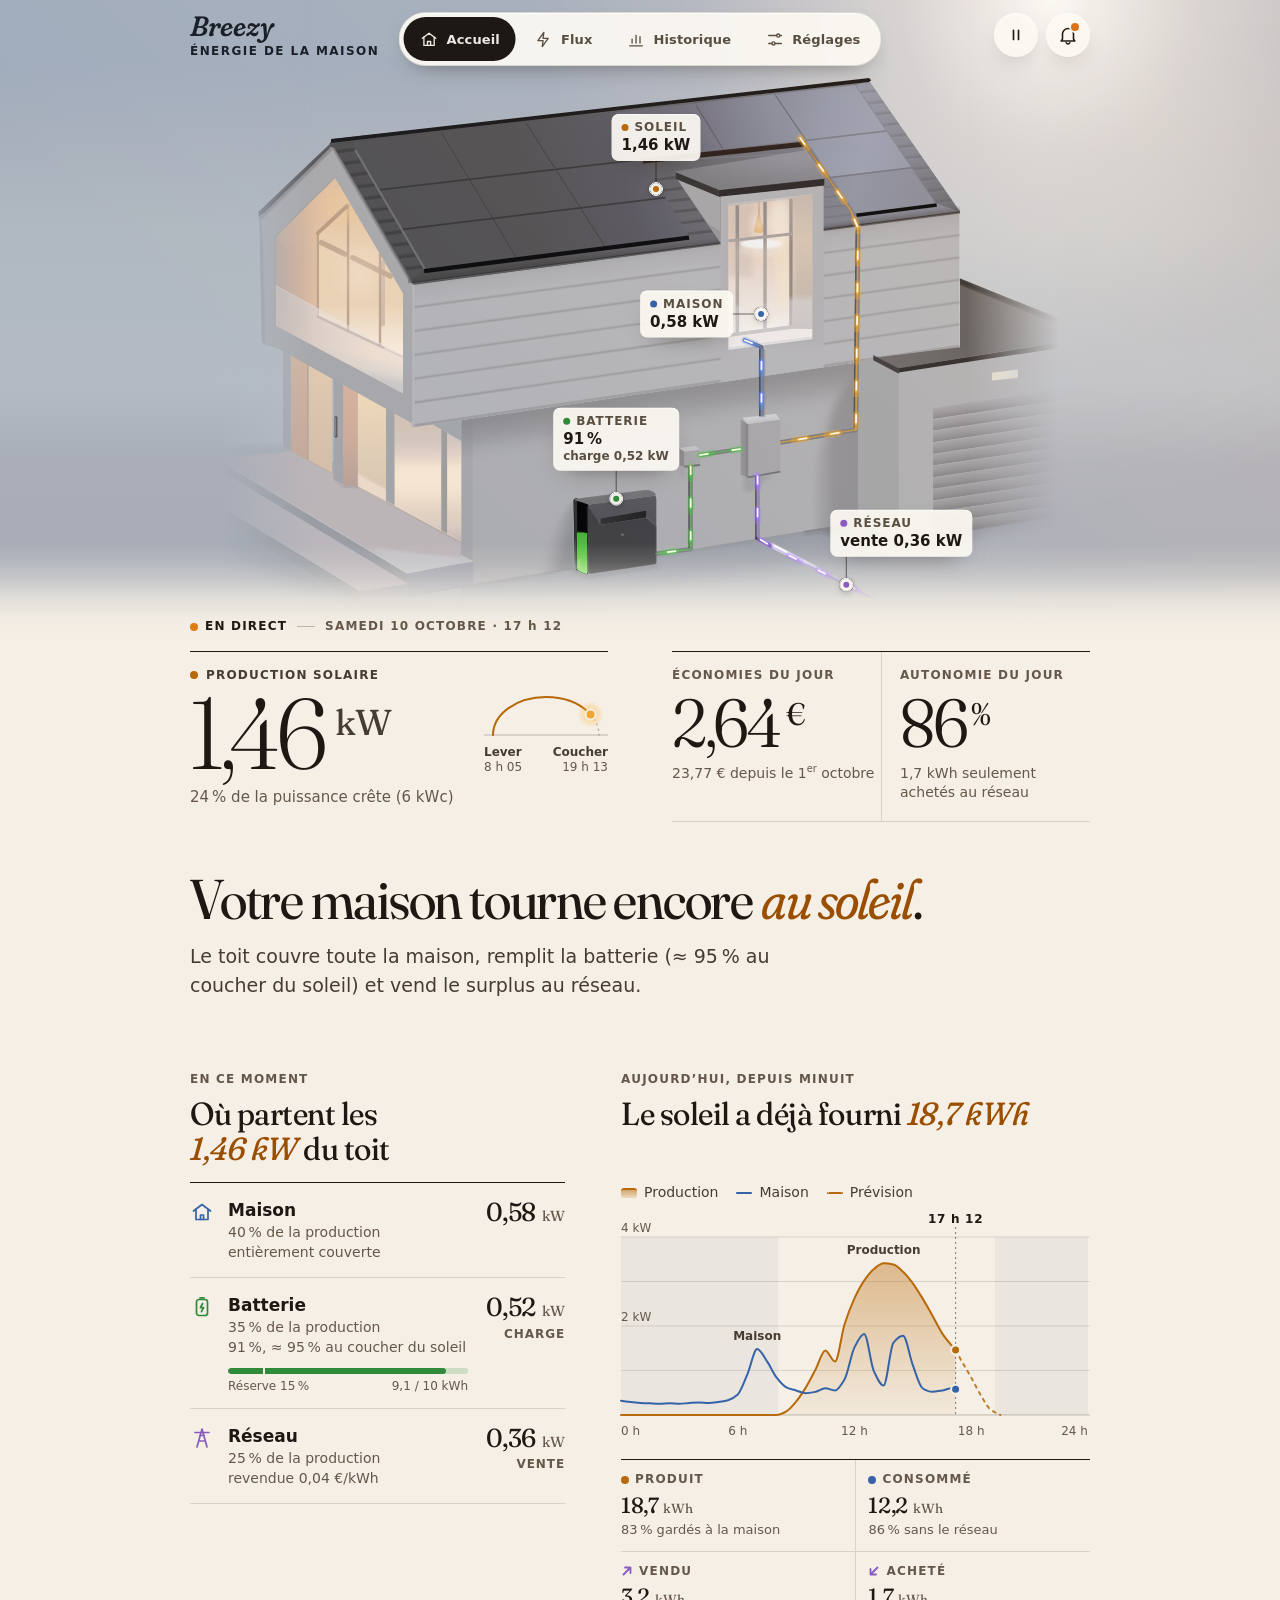
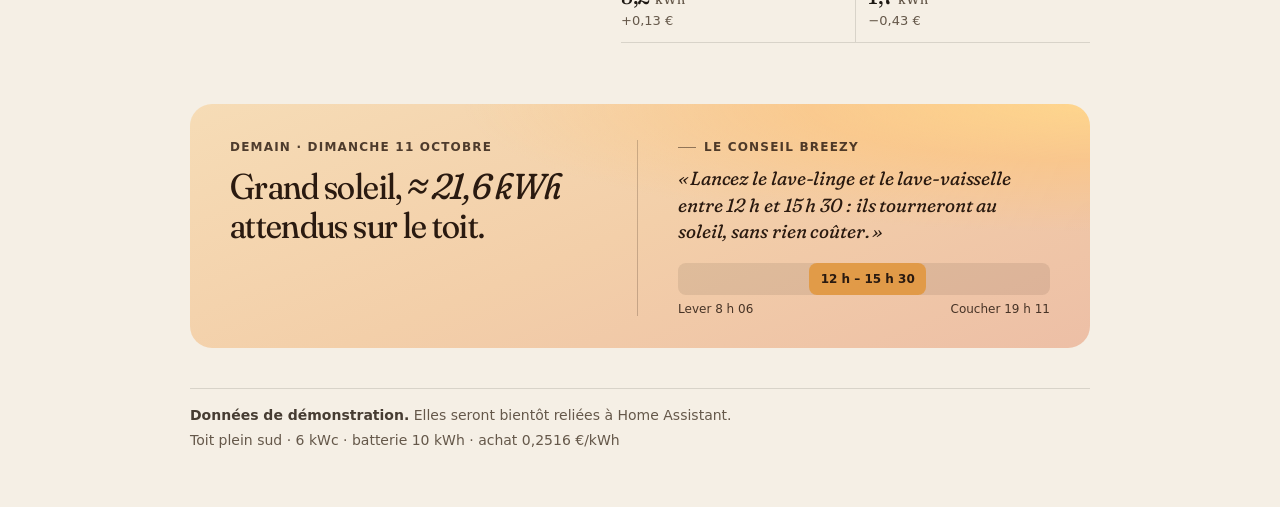
==== index.html @ 17a43dbf "Design the solar home page (editorial direction, live energy flow hero) Inline the house SVG so the " ====
<!doctype html>
<!--
  Breezy · page d'accueil du HEMS (gestion de l'énergie de la maison)
  ---------------------------------------------------------------------------
  Ce fichier est un GABARIT : l'illustration assets/maison.svg y est insérée
  telle quelle (en ligne, pour pouvoir animer ses éléments) à la place du
  marqueur MAISON_SVG placé dans .hero-art.
  Construire la page, depuis la racine du dépôt :
      node tools/inline-svg.js src/index.template.html index.html
  Aperçus de développement : index.html?apercu=midi | soir | nuit (données dans ETAT.apercus)
-->
<html lang="fr">
<head>
<meta charset="utf-8">
<meta name="viewport" content="width=device-width, initial-scale=1, viewport-fit=cover">
<meta name="color-scheme" content="light dark">
<meta name="theme-color" content="#a3aebd" media="(prefers-color-scheme: light)">
<meta name="theme-color" content="#2c3243" media="(prefers-color-scheme: dark)">
<meta name="description" content="Breezy, le tableau de bord solaire de la maison : production, batterie, autonomie et économies du jour.">
<title>Breezy · Accueil</title>
<link rel="preconnect" href="https://fonts.googleapis.com">
<link rel="preconnect" href="https://fonts.gstatic.com" crossorigin>
<link rel="stylesheet" href="https://fonts.googleapis.com/css2?family=Fraunces:ital,opsz,wght,SOFT,WONK@0,9..144,300..700,0..100,0..1;1,9..144,300..700,0..100,0..1&display=swap">
<style>
/* ==========================================================================
   Breezy · direction « éditoriale chaleureuse »
   L'illustration est la couverture, une phrase sur la maison fait le titre,
   et un seul chiffre vivant ouvre la page : la production solaire.
   Papier crème + encre brune en clair ; papier « expresso » en sombre, où la
   maison passe à l'heure bleue (voile + fenêtres allumées) pour ne pas éblouir.
   Une seule police web (Fraunces, repli Charter / Georgia) ; texte en police système.
   ========================================================================== */
:root {
  --paper: #f5efe5;
  --paper-2: #ede4d5;
  --ink: #1d1813;
  --ink-2: #463c32;
  --muted: #65584a;
  --rule: rgba(29, 24, 19, .13);
  --rule-2: rgba(29, 24, 19, .26);
  --accent: #9a4f00;              /* ambre « texte » : accents typographiques */

  /* Couleurs d'identité des séries (validées : bande de luminance, daltonisme, contraste) */
  --c-sun: #b8690a;
  --c-home: #3563a8;
  --c-batt: #2f8a3a;
  --c-grid: #8a5cc0;

  /* Impulsions lumineuses dans les gaines (sur l'illustration) */
  --fx-sun: #ffae2b;
  --fx-home: #5f93ff;
  --fx-batt: #4fd24a;
  --fx-grid: #a77bff;
  --fx-core: #fffbf2;

  --night-band: rgba(53, 70, 105, .05);
  --chip-bg: rgba(252, 249, 243, .93);
  --chip-ink: #1d1813;
  --chip-muted: #5a4e41;
  --mast-ink: #1b1f27;
  --tab-bg: #f5efe5;
  --card-demain: radial-gradient(120% 90% at 100% 0%, rgba(255, 214, 140, .95) 0%, rgba(255, 196, 120, .55) 26%, rgba(255, 190, 120, 0) 58%), linear-gradient(158deg, #f6dcb6 0%, #f3cfa9 50%, #edbfa6 100%);
  --card-demain-ink: #2a1a10;
  --creneau: rgba(228, 138, 23, .62);
  --shadow-chip: 0 1px 0 rgba(255,255,255,.65) inset, 0 10px 24px -14px rgba(36, 28, 18, .6);
  --stem: rgba(29, 24, 19, .62);

  --font-display: "Fraunces", "Iowan Old Style", "Charter", "Bitstream Charter", "Palatino Linotype", "Book Antiqua", Georgia, serif;
  --font-text: system-ui, -apple-system, "Segoe UI", Roboto, "Helvetica Neue", Arial, sans-serif;

  --gutter: max(20px, env(safe-area-inset-left), env(safe-area-inset-right));
  --col: 42.5rem;                 /* 680 px à 100 % : la colonne suit la taille de texte choisie */
  --fade: 116px;                  /* fondu de l'illustration vers le papier */
  --overlap: 50px;                /* le texte remonte sur le bas du fondu */
  color-scheme: light;
}
@media (prefers-color-scheme: dark) {
  :root {
    --paper: #15120f;
    --paper-2: #1e1915;
    --ink: #f4ece0;
    --ink-2: #d9ccba;
    --muted: #b0a28f;
    --rule: rgba(244, 236, 224, .12);
    --rule-2: rgba(244, 236, 224, .24);
    --accent: #f0b25f;

    --c-sun: #c08125;
    --c-home: #5a88cc;
    --c-batt: #4a9a45;
    --c-grid: #9677cf;

    --fx-sun: #ffb43c;
    --fx-home: #7aa6ff;
    --fx-batt: #62e05a;
    --fx-grid: #b892ff;

    --night-band: rgba(140, 160, 210, .05);
    --chip-bg: rgba(23, 21, 22, .9);
    --chip-ink: #f4ece0;
    --chip-muted: #c3b5a2;
    --mast-ink: #f7f1e8;
    --tab-bg: #15120f;
    --card-demain: radial-gradient(120% 90% at 100% 0%, rgba(255, 170, 80, .34) 0%, rgba(240, 140, 70, .14) 30%, rgba(240, 140, 70, 0) 60%), linear-gradient(158deg, #3a2716 0%, #33201a 52%, #2a1a1f 100%);
    --card-demain-ink: #f8ecdc;
    --creneau: rgba(228, 138, 23, .45);
    --shadow-chip: 0 10px 28px -14px rgba(0, 0, 0, .85);
    --stem: rgba(244, 236, 224, .6);
    color-scheme: dark;
  }
}

*, *::before, *::after { box-sizing: border-box; }
html { -webkit-text-size-adjust: 100%; text-size-adjust: 100%; background: var(--paper); scroll-padding-bottom: 96px; }
html, body { margin: 0; padding: 0; }
body {
  background: var(--paper);
  color: var(--ink);
  font: 400 1rem/1.5 var(--font-text);
  -webkit-font-smoothing: antialiased;
  overflow-x: hidden;
  overflow-x: clip;
  container: page / inline-size;  /* largeur de page en em : sert au repli de la pilule (zoom du texte seul) */
}
h1, h2, h3, p, ul, ol, dl, dd, figure, blockquote { margin: 0; padding: 0; }
ul { list-style: none; }
a { color: inherit; }
:focus-visible { outline: 2px solid var(--accent); outline-offset: 3px; border-radius: 4px; }
/* Sur l'illustration, le ciel change de teinte (jour, crépuscule, nuit) : anneau bicolore lisible partout */
.hero :focus-visible { outline: 2px solid #fff; outline-offset: 2px; box-shadow: 0 0 0 2px #1b1f27; }
.hero .icon-btn:focus-visible { box-shadow: 0 0 0 2px #1b1f27, var(--shadow-chip); }
.nw { white-space: nowrap; }
.sr-only { position: absolute !important; width: 1px; height: 1px; padding: 0; margin: -1px; overflow: hidden; clip: rect(0 0 0 0); white-space: nowrap; border: 0; }
.skip { position: absolute; left: 12px; top: -80px; z-index: 50; background: var(--ink); color: var(--paper); padding: 12px 16px; border-radius: 8px; text-decoration: none; font-weight: 600; }
.skip:focus { top: calc(env(safe-area-inset-top) + 12px); }
.num { font-variant-numeric: lining-nums tabular-nums; }
.u { font-size: .62em; letter-spacing: .01em; }
.label {                          /* petites capitales de l'éditorial : jamais sous 12 px */
  font: 650 .75rem/1.3 var(--font-text);
  letter-spacing: .1em; text-transform: uppercase;
  color: var(--muted);
}

/* ---------------------------------------------------------------- HÉROS -- */
.hero {
  position: relative;
  margin: 0;
  padding: 0;
  width: 100%;
  height: 75vh;
  height: 75svh;
  overflow: hidden;
  isolation: isolate;
  background: linear-gradient(#a0acbc 0 30%, #abb1bb 70% 100%);
}
.hero-art { position: absolute; inset: 0; }
.hero-art > svg, .hero-flux { position: absolute; inset: 0; width: 100%; height: 100%; display: block; }
.hero-flux { z-index: 1; pointer-events: none; will-change: transform; }  /* calque à part : seules les impulsions se redessinent */
.hero::after {                    /* fondu froid → chaud, de l'illustration vers le papier */
  content: "";
  position: absolute; left: 0; right: 0; bottom: 0;
  height: var(--fade);
  pointer-events: none;
  z-index: 2;
  background: linear-gradient(to bottom,
    color-mix(in srgb, var(--paper) 0%, transparent) 0%,
    color-mix(in srgb, var(--paper) 14%, transparent) 14%,
    color-mix(in srgb, var(--paper) 38%, transparent) 27%,
    color-mix(in srgb, var(--paper) 74%, transparent) 42%,
    color-mix(in srgb, var(--paper) 93%, transparent) 56%,
    var(--paper) 72%);
}

/* Voile « heure bleue » du thème sombre : piloté en CSS, donc suit un changement de thème à la volée */
#voile-sombre { display: none; }
@media (prefers-color-scheme: dark) {
  .hero:not([data-scene="nuit"]):not([data-scene="crepuscule"]) #voile-sombre { display: inline; }
}

.masthead {
  position: absolute; top: 0; left: 0; right: 0; z-index: 6;
  display: flex; align-items: center; justify-content: space-between; gap: 8px 12px;
  flex-wrap: wrap;                /* zoom ou texte très agrandi : les boutons passent sous la marque */
  padding: calc(env(safe-area-inset-top) + 12px) var(--gutter) 12px;
  color: var(--mast-ink);
}
.hero[data-scene="nuit"], .hero[data-scene="crepuscule"] { --mast-ink: #f7f1e8; }
.masthead::before {               /* voile sous l'en-tête au crépuscule et la nuit : texte clair toujours lisible */
  content: ""; position: absolute; left: 0; right: 0; top: 0; z-index: -1;
  height: calc(100% + 36px);
  pointer-events: none; opacity: 0;
  background: linear-gradient(rgba(16, 18, 30, .5), rgba(16, 18, 30, .34) 58%, rgba(16, 18, 30, 0));
}
.hero[data-scene="nuit"] .masthead::before, .hero[data-scene="crepuscule"] .masthead::before { opacity: 1; }
.mast-actions { display: flex; align-items: center; gap: 8px; margin-left: auto; }
.brand { display: inline-flex; flex-direction: column; justify-content: center; min-height: 44px; text-decoration: none; padding-right: 8px; }
.brand-name {
  font-family: var(--font-display);
  font-style: italic; font-weight: 560;
  font-size: 1.75rem; line-height: 1; letter-spacing: -.01em;
  font-variation-settings: "SOFT" 100, "opsz" 72;
}
.brand-sub { font: 650 .75rem/1.2 var(--font-text); letter-spacing: .12em; text-transform: uppercase; margin-top: 4px; }
.icon-btn {
  position: relative;
  width: 44px; height: 44px; flex: none;
  display: grid; place-items: center;
  border-radius: 50%;
  background: var(--chip-bg);
  color: var(--chip-ink);
  box-shadow: var(--shadow-chip);
  border: 0; padding: 0; margin: 0; font: inherit; cursor: pointer;
}
.btn-pause .i-lecture, .btn-pause[aria-pressed="true"] .i-pause { display: none; }
.btn-pause[aria-pressed="true"] .i-lecture { display: block; }
.icon-btn .pastille { position: absolute; top: 10px; right: 11px; width: 8px; height: 8px; border-radius: 50%; background: #d9731a; box-shadow: 0 0 0 2px var(--chip-bg); }

/* Annotations façon infographie : ancrées sur les vraies pièces du dessin */
.leaders { position: absolute; inset: 0; width: 100%; height: 100%; z-index: 3; pointer-events: none; overflow: visible; }
.leaders line { stroke: var(--stem); stroke-width: 1; }
.notes { position: absolute; inset: 0; z-index: 4; pointer-events: none; }
.ancre {
  position: absolute; left: 0; top: 0;
  width: 12px; height: 12px; margin: -6px 0 0 -6px;
  border-radius: 50%;
  background: var(--chip-bg);
  box-shadow: 0 0 0 1.25px var(--stem), 0 2px 6px rgba(0,0,0,.25);
}
.ancre::before { content: ""; position: absolute; inset: 3px; border-radius: 50%; background: var(--c); }
.ancre::after {
  content: ""; position: absolute; inset: -1px; border-radius: 50%;
  border: 1.5px solid #fff;
  animation: onde 2.8s ease-out infinite; animation-delay: var(--d, 0s);
}
@keyframes onde { from { transform: scale(.7); opacity: .9; } to { transform: scale(2.8); opacity: 0; } }
.note {
  position: absolute; left: 0; top: 0;
  padding: 6px 10px 7px;
  border-radius: 7px;
  background: var(--chip-bg);
  color: var(--chip-ink);
  box-shadow: var(--shadow-chip);
  white-space: nowrap;
  opacity: 0;
  transition: opacity .5s ease .25s;
}
.note.pret { opacity: 1; }
.note-k { display: flex; align-items: center; gap: 6px; font: 650 .75rem/1.2 var(--font-text); letter-spacing: .08em; text-transform: uppercase; color: var(--chip-muted); }
.note-k i { width: 7px; height: 7px; border-radius: 50%; background: var(--c); flex: none; }
.note-v { display: block; margin-top: 2px; font: 650 .9375rem/1.2 var(--font-text); font-variant-numeric: tabular-nums; }
.note-s { display: block; margin-top: 1px; font: 550 .75rem/1.25 var(--font-text); color: var(--chip-muted); }
.hero.serre .note-s { display: none; }
/* Héros très bas (téléphone à l'horizontale) : étiquettes sur une ligne */
.hero.court .note { display: flex; align-items: baseline; gap: 8px; padding: 4px 9px 5px; }
.hero.court .note-v { margin-top: 0; }

/* ---------------------------------------------------------------- PAGE --- */
.page {
  position: relative; z-index: 5;
  margin-top: calc(-1 * var(--overlap));
  padding: 0 var(--gutter) calc(112px + env(safe-area-inset-bottom));
}
.col { max-width: var(--col); margin: 0 auto; container: col / inline-size; }

.kicker { display: flex; align-items: center; flex-wrap: wrap; gap: 4px 10px; }
.kicker .heure { text-transform: none; }          /* « 17 h 12 » : le symbole h reste en minuscule */
.kicker .sep { width: 18px; height: 1px; background: var(--rule-2); }
.d-courte { display: none; }
.live { display: inline-flex; align-items: center; gap: 7px; color: var(--ink); }
.live::before {
  content: ""; width: 8px; height: 8px; border-radius: 50%;
  background: #e07a12;
  animation: pouls 2.4s ease-out infinite;
}
@keyframes pouls { 0% { box-shadow: 0 0 0 0 rgba(224,122,18,.55); } 70%,100% { box-shadow: 0 0 0 9px rgba(224,122,18,0); } }

/* --- LE chiffre : la production solaire maintenant (la consommation la nuit) --- */
.maintenant {
  margin-top: 16px;
  display: grid; grid-template-columns: minmax(0, 1fr) auto;
  grid-template-areas: "l a" "n a" "s s";
  align-items: end; column-gap: 14px;
}
.m-label { grid-area: l; display: flex; align-items: center; gap: 8px; color: var(--ink-2); }
.m-num { grid-area: n; }
.m-label i { width: 8px; height: 8px; border-radius: 50%; background: var(--c-sun); flex: none; }
.m-num {
  margin-top: 4px;
  font-family: var(--font-display);
  font-weight: 300;
  font-size: clamp(3.5rem, 19vw, 6.25rem);
  line-height: .92;
  letter-spacing: -.045em;
  font-variation-settings: "SOFT" 40, "opsz" 144;
  font-variant-numeric: lining-nums proportional-nums;
  white-space: nowrap;
}
.m-num.compte { font-variant-numeric: lining-nums tabular-nums; }
.m-num .u { font-size: .36em; font-weight: 400; letter-spacing: 0; vertical-align: .95em; margin-left: .1em; color: var(--ink-2); font-variation-settings: "SOFT" 50, "opsz" 36; }
.m-sub { grid-area: s; margin-top: 8px; font-size: .9375rem; line-height: 1.4; color: var(--muted); }
.arc { grid-area: a; width: max(124px, 7.75rem); margin-bottom: 4px; }   /* grandit avec le texte : « Coucher 19 h 13 » tient toujours */
.arc svg { display: block; width: 100%; height: auto; overflow: visible; }
.arc .horizon { stroke: var(--rule-2); stroke-width: 1; }
.arc .piste { fill: none; stroke: var(--rule-2); stroke-width: 1.4; stroke-dasharray: 1.5 4; stroke-linecap: round; }
.arc .fait { fill: none; stroke: var(--c-sun); stroke-width: 2; stroke-linecap: round; }
.arc .astre { fill: #f2a531; stroke: var(--paper); stroke-width: 2; }
.arc figcaption { display: flex; justify-content: space-between; gap: 8px; margin-top: 5px; font: 500 .75rem/1.25 var(--font-text); color: var(--muted); font-variant-numeric: tabular-nums; }
.arc figcaption span:last-child { text-align: right; }
.arc figcaption b { display: block; font-weight: 650; color: var(--ink-2); }

.headline {
  margin-top: 28px;
  font-family: var(--font-display);
  font-weight: 420;
  font-size: clamp(2rem, 8.8vw, 3.25rem);
  line-height: 1.03;
  letter-spacing: -.022em;
  font-variation-settings: "SOFT" 30, "opsz" 120;
  text-wrap: balance;
}
.headline em {
  font-style: italic; font-weight: 380;
  color: var(--accent);
  font-variation-settings: "SOFT" 100, "opsz" 120, "WONK" 1;
}
.dek {
  margin-top: 14px;
  font-size: 1.0625rem; line-height: 1.55;
  color: var(--ink-2);
  max-width: 34em;
  text-wrap: pretty;
}
.dek strong { font-weight: 600; color: var(--ink); }

.figures {
  margin-top: 30px;
  display: grid; grid-template-columns: 1fr 1fr; grid-template-rows: auto auto auto;
  border-top: 1px solid var(--ink);
  border-bottom: 1px solid var(--rule);
}
.figure { padding: 16px 0 18px; min-width: 0; display: grid; grid-row: span 3; grid-template-rows: subgrid; align-content: start; }
.figure + .figure { padding-left: 18px; border-left: 1px solid var(--rule); }
.figure .label { text-wrap: balance; }
.fig-num {
  margin-top: 8px;
  font-family: var(--font-display);
  font-weight: 340;
  font-size: clamp(2.75rem, 13.5vw, 4.25rem);
  line-height: .92;
  letter-spacing: -.035em;
  font-variation-settings: "SOFT" 50, "opsz" 144;
  font-variant-numeric: lining-nums tabular-nums;
  white-space: nowrap;
}
.fig-num .u { font-size: .46em; letter-spacing: 0; vertical-align: .72em; margin-left: .04em; font-weight: 420; }
.fig-sub { margin-top: 10px; font-size: .875rem; line-height: 1.4; color: var(--muted); }
.fig-sub sup { font-size: .7em; line-height: 0; }

/* --- Sections --- */
.section { margin-top: 56px; }
/* Conteneurs des requêtes « sec » : sur le contenu, pas sur la section (qui reste libre pour la sous-grille du bureau) */
.ledger, .sec-corps { container: sec / inline-size; }
.sec-head { display: grid; gap: 8px; margin-bottom: 16px; }
.sec-title {
  font-family: var(--font-display);
  font-weight: 440;
  font-size: clamp(1.5rem, 6.4vw, 2rem);
  line-height: 1.1; letter-spacing: -.015em;
  font-variation-settings: "SOFT" 40, "opsz" 72;
  text-wrap: balance;
}
.sec-title em { font-style: italic; color: var(--accent); font-variation-settings: "SOFT" 100, "opsz" 72; }

/* --- Registre « en ce moment » --- */
.ledger { border-top: 1px solid var(--ink); }
.row {
  --c: var(--ink);
  display: grid;
  grid-template-columns: 26px minmax(0, 1fr) auto;
  align-items: start;
  column-gap: 12px;
  padding: 16px 0 15px;
  border-bottom: 1px solid var(--rule);
}
.row-ico { color: var(--c); padding-top: 1px; }
.row-ico svg { display: block; }
.row-name { font-weight: 650; font-size: 1.0625rem; line-height: 1.3; }
.row-sub { font-size: .875rem; line-height: 1.4; color: var(--muted); margin-top: 2px; text-wrap: pretty; }
.row-val {
  text-align: right;
  font-family: var(--font-display);
  font-weight: 420;
  font-size: 1.625rem; line-height: 1.05;
  letter-spacing: -.02em;
  font-variation-settings: "SOFT" 50, "opsz" 48;
  font-variant-numeric: lining-nums tabular-nums;
  white-space: nowrap;
}
.row-val .u { font-size: .56em; margin-left: .06em; letter-spacing: 0; color: var(--muted); }
.row-val small { display: block; margin-top: 6px; font: 650 .75rem/1 var(--font-text); letter-spacing: .08em; text-transform: uppercase; color: var(--muted); }
.soc { position: relative; margin-top: 10px; max-width: 240px; }
.soc-barre { position: relative; height: 6px; border-radius: 3px; background: color-mix(in srgb, var(--c-batt) 18%, transparent); overflow: hidden; }
.soc-plein { position: absolute; left: 0; top: 0; bottom: 0; border-radius: 3px; background: var(--c-batt); overflow: hidden; }
.soc-plein::after {
  content: ""; position: absolute; top: 0; bottom: 0; left: 0; width: 45%;
  background: linear-gradient(90deg, rgba(255,255,255,0), rgba(255,255,255,.55), rgba(255,255,255,0));
  transform: translateX(-110%);
  opacity: 0;
}
.soc.charge .soc-plein::after { opacity: 1; animation: lustre 2.8s cubic-bezier(.4,0,.2,1) infinite; }
@keyframes lustre { to { transform: translateX(250%); } }
.soc-reserve { position: absolute; top: 0; bottom: 0; width: 2px; margin-left: -1px; background: var(--paper); }
.soc-legende { display: flex; justify-content: space-between; margin-top: 5px; font: 500 .75rem/1.2 var(--font-text); color: var(--muted); }

/* --- Courbe du jour --- */
.legend { display: flex; flex-wrap: wrap; gap: 6px 18px; font-size: .875rem; color: var(--ink-2); margin-bottom: 10px; }
.legend span { display: inline-flex; align-items: center; gap: 7px; }
.legend i { display: inline-block; width: 16px; height: 0; border-top: 2px solid var(--c); border-radius: 2px; }
.legend i.aire { height: 10px; border: 0; border-radius: 3px; background: linear-gradient(to bottom, color-mix(in srgb, var(--c-sun) 55%, transparent), color-mix(in srgb, var(--c-sun) 15%, transparent)); border-top: 2px solid var(--c-sun); }
.legend i.tirets { border-top-style: dashed; }
.chart { position: relative; margin: 0; touch-action: pan-y; }
.chart:focus-visible { outline-offset: 6px; }
.chart svg { display: block; width: 100%; height: auto; overflow: visible; }
.chart .grille { stroke: var(--rule); stroke-width: 1; }
.chart .base { stroke: var(--rule-2); stroke-width: 1; }
.chart .axe { fill: var(--muted); font: 500 12px var(--font-text); font-variant-numeric: tabular-nums; }
.chart .nuit { fill: var(--night-band); }
.chart .prod-aire { fill: url(#gAireProd); }
.chart .prod { fill: none; stroke: var(--c-sun); stroke-width: 2; stroke-linejoin: round; stroke-linecap: round; }
.chart .prev { fill: none; stroke: var(--c-sun); stroke-width: 2; stroke-dasharray: 3 5; stroke-linecap: round; opacity: .85; }
.chart .conso { fill: none; stroke: var(--c-home); stroke-width: 2; stroke-linejoin: round; stroke-linecap: round; }
.chart .maint { stroke: var(--ink); stroke-width: 1; stroke-dasharray: 2 3; opacity: .55; }
.chart .maint-t { fill: var(--ink); font: 650 12px var(--font-text); letter-spacing: .06em; }
.chart .point { stroke: var(--paper); stroke-width: 2; }
.chart .etiq { fill: var(--ink-2); font: 600 12px var(--font-text); }
.chart .curseur { stroke: var(--ink); stroke-width: 1; opacity: .5; }
.bulle {
  position: absolute; top: 26px; left: 0;
  min-width: 148px;
  padding: 8px 11px 9px;
  border-radius: 8px;
  background: var(--ink); color: var(--paper);
  font-size: .8125rem; line-height: 1.4;
  pointer-events: none;
  opacity: 0; transform: translateY(4px);
  transition: opacity .15s, transform .15s;
  box-shadow: 0 12px 30px -14px rgba(0,0,0,.6);
  z-index: 2;
}
.bulle.on { opacity: 1; transform: none; }
.bulle b { font-weight: 650; display: block; margin-bottom: 3px; letter-spacing: .02em; }
.bulle span { display: flex; align-items: center; gap: 8px; font-variant-numeric: tabular-nums; }
.bulle span strong { font-weight: 650; }
.bulle span i { width: 12px; height: 0; border-top: 2px solid var(--c); border-radius: 2px; flex: none; }

.totals {
  margin-top: 18px;
  display: grid; grid-template-columns: repeat(4, minmax(0, 1fr));
  border-top: 1px solid var(--ink);
  border-bottom: 1px solid var(--rule);       /* fermé en bas, comme .figures */
}
.total { padding: 12px 10px 6px 0; min-width: 0; }
.total + .total { padding-left: 12px; border-left: 1px solid var(--rule); }
.total dt { display: flex; align-items: center; gap: 6px; }
.total dt .m { width: 8px; height: 8px; border-radius: 50%; background: var(--c); flex: none; }
.total dt svg { flex: none; color: var(--c); }
.total dd { margin-top: 6px; font: 420 1.375rem/1.05 var(--font-display); letter-spacing: -.015em; font-variation-settings: "SOFT" 50, "opsz" 36; font-variant-numeric: lining-nums tabular-nums; white-space: nowrap; }
.total dd .u { font-size: .6em; color: var(--muted); letter-spacing: 0; }
.total dd small { display: block; margin-top: 5px; font: 500 .8125rem/1.3 var(--font-text); color: var(--muted); letter-spacing: 0; white-space: normal; }

/* --- Demain --- */
.demain {
  position: relative; overflow: hidden;
  margin-top: 60px;
  border-radius: 22px;
  padding: 24px 22px 22px;
  background: var(--card-demain);
  color: var(--card-demain-ink);
}
.demain .label { color: inherit; opacity: .82; }
.demain-titre {
  position: relative;
  margin-top: 12px; max-width: 15em;
  font: 430 clamp(1.625rem, 7.4vw, 2.25rem)/1.08 var(--font-display);
  letter-spacing: -.018em;
  font-variation-settings: "SOFT" 60, "opsz" 96;
  text-wrap: balance;
}
.demain-titre em { font-style: italic; font-variation-settings: "SOFT" 100, "opsz" 96; }
.conseil { margin: 20px 0 0; padding-top: 16px; border-top: 1px solid color-mix(in srgb, currentColor 22%, transparent); }
.conseil figcaption { display: flex; align-items: center; gap: 8px; }
.conseil figcaption::before { content: ""; width: 18px; height: 1px; background: currentColor; opacity: .6; }
.conseil blockquote { margin: 10px 0 0; }
.conseil blockquote p { max-width: 34em; font: italic 400 1.1875rem/1.4 var(--font-display); font-variation-settings: "SOFT" 100, "opsz" 24, "WONK" 0; letter-spacing: -.005em; text-wrap: pretty; }
.creneau { margin-top: 18px; }
.creneau-barre { position: relative; height: 32px; border-radius: 8px; background: color-mix(in srgb, currentColor 9%, transparent); overflow: hidden; }
.creneau-barre span { position: absolute; top: 0; bottom: 0; border-radius: 8px; background: var(--creneau); display: grid; place-items: center; font: 650 .75rem/1 var(--font-text); color: inherit; white-space: nowrap; }
.creneau-heures { display: flex; justify-content: space-between; margin-top: 7px; font: 500 .75rem/1.2 var(--font-text); opacity: .85; font-variant-numeric: tabular-nums; }

.colophon { margin-top: 40px; padding-top: 16px; border-top: 1px solid var(--rule); font-size: .875rem; line-height: 1.5; color: var(--muted); display: grid; gap: 4px; }
.colophon strong { color: var(--ink-2); font-weight: 650; }

/* ------------------------------------------------------------ TAB BAR --- */
.tabbar {
  position: fixed; left: 0; right: 0; bottom: 0; z-index: 20;
  display: grid; grid-template-columns: repeat(4, 1fr);
  padding: 4px max(8px, env(safe-area-inset-right)) calc(4px + env(safe-area-inset-bottom)) max(8px, env(safe-area-inset-left));
  background: var(--tab-bg);                 /* opaque : aucun texte ne transparaît sous les onglets */
  border-top: 1px solid var(--rule);
}
.tabbar::before {                 /* le texte se fond avant la barre au lieu d'être tranché */
  content: ""; position: absolute; left: 0; right: 0; bottom: 100%; height: 44px; pointer-events: none;
  background: linear-gradient(to top, var(--paper) 8%, color-mix(in srgb, var(--paper) 82%, transparent) 40%, color-mix(in srgb, var(--paper) 0%, transparent));
}
.tab {
  position: relative;
  min-height: 52px;
  display: flex; flex-direction: column; align-items: center; justify-content: center; gap: 4px;
  text-decoration: none;
  font: 600 .75rem/1 var(--font-text); letter-spacing: .01em;
  color: var(--muted);
  border-radius: 12px;
  container-type: inline-size;   /* texte agrandi ou zoom : l'onglet passe en icône seule (voir plus bas) */
}
.tab svg { width: 24px; height: 24px; flex: none; }
@container (max-width: 5.6em) {
  .tab-t { position: absolute; width: 1px; height: 1px; overflow: hidden; clip: rect(0 0 0 0); white-space: nowrap; }
}
.tab[aria-current="page"] { color: var(--ink); }
.tab[aria-current="page"]::before { content: ""; position: absolute; top: -5px; width: 22px; height: 2px; border-radius: 2px; background: var(--accent); }

/* ------------------------------------------------------- ENTRÉE (motion) --- */
.reveal { animation: monte .8s cubic-bezier(.2, .7, .2, 1) both; animation-delay: calc(var(--i, 0) * 80ms + 100ms); }
@keyframes monte { from { opacity: 0; transform: translateY(14px); } to { opacity: 1; transform: none; } }

@media (prefers-reduced-motion: reduce) {
  .reveal, .live::before, .ancre::after, .soc.charge .soc-plein::after { animation: none !important; }
  .ancre::after { display: none; }
  .soc.charge .soc-plein::after { opacity: 0; }
  .note, .bulle { transition: none; }
  .btn-pause { display: none; }   /* déjà immobile : le bouton ne servirait à rien */
}
/* Bouton « pause » de l'en-tête : mêmes règles que le mouvement réduit (les flux passent en JS) */
.calme .live::before, .calme .ancre::after, .calme .soc.charge .soc-plein::after { animation: none !important; }
.calme .ancre::after { display: none; }
.calme .soc.charge .soc-plein::after { opacity: 0; }

/* ------------------------------------------------------------ ÉCRANS --- */
@container sec (max-width: 559px) {
  .totals { grid-template-columns: 1fr 1fr; }
  .total { padding-bottom: 12px; }
  .total:nth-child(3) { padding-left: 0; border-left: 0; }
  .total:nth-child(n+3) { border-top: 1px solid var(--rule); }
}
/* Texte agrandi (réglage du navigateur ou du système) ou zoom de page : la colonne ne fait plus
   que quelques em de large. Les unités em d'une requête de conteneur suivent la taille de texte
   réelle, donc ces règles se déclenchent aussi quand seul le texte grossit. À 100 %, la colonne
   la plus étroite (320 px) mesure 18 em : rien ne change. */
@container col (max-width: 16em) {
  .maintenant { grid-template-columns: minmax(0, 1fr); grid-template-areas: "l" "n" "a" "s"; }
  .m-num { white-space: normal; font-size: clamp(2.5rem, 24cqi, 3.5rem); }
  .arc { width: min(100%, 11em); margin-top: 14px; }
  .figures { grid-template-columns: minmax(0, 1fr); }
  .figures .figure + .figure { padding-left: 0; border-left: 0; border-top: 1px solid var(--rule); }
  .fig-num { white-space: normal; }
}
@container sec (max-width: 16em) {
  .row { grid-template-columns: 26px minmax(0, 1fr); }
  .row-val { grid-column: 2; text-align: left; margin-top: 8px; white-space: normal; }
  .totals { grid-template-columns: minmax(0, 1fr); }
  .total, .total + .total, .total:nth-child(3) { padding-left: 0; border-left: 0; }
  .total + .total { border-top: 1px solid var(--rule); }
}
/* Les deux étiquettes du bilan passent ensemble sur deux lignes (jamais un « JOUR » isolé) */
@media (max-width: 383px) {
  .figure .label .l2 { display: block; }
}
@media (max-width: 379px) {
  .kicker { gap: 4px 8px; }
  .kicker .sep { width: 12px; }
  .d-longue { position: absolute; width: 1px; height: 1px; overflow: hidden; clip: rect(0 0 0 0); white-space: nowrap; }
  .d-courte { display: inline; }
}
@media (max-width: 359px) {
  :root { --gutter: max(16px, env(safe-area-inset-left), env(safe-area-inset-right)); }
  .kicker { letter-spacing: .08em; }
  .m-label { letter-spacing: .07em; }
  .m-label i { display: none; }
  .figure + .figure { padding-left: 14px; }
  .arc { width: max(104px, 6.5rem); }
  .row-val { font-size: 1.4375rem; }
  .brand-sub { letter-spacing: .08em; }
}
/* Écrans courts (iPhone SE…) : barre d'onglets plus compacte, le chiffre reste visible */
@media (max-height: 620px) {
  :root { --overlap: 60px; }
  .tab { min-height: 44px; gap: 3px; }
  .tab svg { width: 21px; height: 21px; }
  .maintenant { margin-top: 10px; }
  .m-num { font-size: clamp(3.25rem, 17vw, 5rem); }
}
@media (min-width: 43.75em) {
  .section { margin-top: 68px; }
  .demain { padding: 32px 32px 28px; }
}
/* Fenêtre très basse (zoom 200–400 % sur ordinateur, petit téléphone à l'horizontale) :
   la barre d'onglets ne flotte plus, elle se range en fin de page au lieu de masquer le contenu */
@media (max-height: 26.25em) and (max-width: 43.6875em) {
  body { display: flex; flex-direction: column; }
  .tabbar { position: relative; order: 1; }
  .tabbar::before { display: none; }
  .page { padding-bottom: 32px; }
  html { scroll-padding-bottom: 0; }
}

/* Navigation en pilule de verre en haut du héros : bureau, et téléphone à l'horizontale.
   Seuils en em (16 px = 1 em à 100 %) : ils suivent la taille de texte réglée dans le navigateur,
   donc un texte agrandi rebascule vers la mise en page mobile au lieu de faire chevaucher la pilule. */
@media (min-width: 60em), (max-height: 32.5em) and (min-width: 43.75em) {
  .tabbar {
    position: absolute; z-index: 21;
    top: calc(env(safe-area-inset-top) + 12px); bottom: auto; left: 50%; right: auto;
    transform: translateX(-50%);
    display: flex; gap: 2px;
    padding: 4px;
    border: 1px solid var(--rule); border-radius: 999px;
    background: var(--chip-bg);
    box-shadow: var(--shadow-chip);
  }
  .tabbar::before { display: none; }
  .tab { flex-direction: row; min-height: 44px; padding: 0 16px; gap: 8px; border-radius: 999px; font-size: .8125rem; color: var(--chip-muted); container-type: normal; }
  .tab svg { width: 19px; height: 19px; }
  .tab[aria-current="page"] { background: var(--chip-ink); color: var(--chip-bg); }
  .tab[aria-current="page"]::before { display: none; }
  .page { padding-bottom: calc(56px + env(safe-area-inset-bottom)); }
  html { scroll-padding-bottom: 0; }
}
@media (max-height: 32.5em) and (min-width: 43.75em) and (max-width: 59.9375em) {
  .tab { padding: 0 11px; gap: 6px; font-size: .75rem; }
  .brand-sub { display: none; }
}
@media (min-width: 60em) {
  :root { --col: 56.25rem; --fade: 132px; --overlap: 56px; }
  .masthead { padding-left: max(var(--gutter), calc((100% - var(--col)) / 2)); padding-right: max(var(--gutter), calc((100% - var(--col)) / 2)); }
  /* Deux colonnes posées sur le même filet : « Production solaire » et « Économies du jour » sur une même ligne */
  .lede-grid { margin-top: 16px; display: grid; grid-template-columns: minmax(0, 1fr) minmax(0, 1fr); grid-template-areas: "m f" "h h" "d d"; column-gap: 64px; align-items: start; }
  .lede-main { display: contents; }
  .maintenant { grid-area: m; margin-top: 0; padding-top: 16px; border-top: 1px solid var(--ink); }
  .figures { grid-area: f; margin-top: 0; }
  .headline { grid-area: h; margin-top: 48px; font-size: 3.5rem; max-width: 18em; }
  .dek { grid-area: d; font-size: 1.1875rem; }
  .m-num { font-size: 6.25rem; }
  /* Les deux sections partagent leurs rangées : le registre et la légende démarrent à la même hauteur */
  .split { display: grid; grid-template-columns: minmax(0, 1fr) minmax(0, 1.25fr); grid-template-rows: auto auto; gap: 0 56px; align-items: start; }
  .split > .section { margin-top: 72px; display: grid; grid-row: span 2; grid-template-rows: subgrid; align-content: start; }
  .split > .section > * { align-self: start; }
  /* Demain : le titre à gauche, le conseil à droite (lignes courtes, carte équilibrée) */
  .demain { display: grid; grid-template-columns: minmax(0, 1fr) minmax(0, 1.15fr); grid-template-rows: auto 1fr; column-gap: 48px; padding: 36px 40px 32px; }
  .demain > .label { grid-column: 1; grid-row: 1; }
  .demain-titre { grid-column: 1; grid-row: 2; align-self: start; }
  .conseil { grid-column: 2; grid-row: 1 / span 2; margin: 0; padding: 0 0 0 40px; border-top: 0; border-left: 1px solid color-mix(in srgb, currentColor 22%, transparent); }
}
/* Zoom du texte seul (ne déplace pas les seuils des requêtes média) : quand la colonne de bureau ne fait
   plus ~50 em, les deux colonnes du chapeau se serrent jusqu'à se chevaucher. Elles s'empilent alors. */
@media (min-width: 60em) {
  /* Même cas pour la pilule : si la page ne fait plus 48 em, elle passe en icônes seules (nom accessible conservé)
     au lieu de recouvrir la marque. */
  @container page (max-width: 48em) {
    .tab { padding: 0 13px; }
    .tab-t { position: absolute; width: 1px; height: 1px; overflow: hidden; clip: rect(0 0 0 0); white-space: nowrap; }
  }
  @container col (max-width: 50em) {
    .lede-grid { display: block; }
    .figures { margin-top: 30px; }
  }
}
</style>
</head>
<body>
<a class="skip" href="#contenu">Aller au contenu</a>

<!-- ============================ HÉROS : l'illustration, collée en haut ============================ -->
<header class="hero" id="hero" data-hero>
  <div class="hero-art" id="hero-art"><svg xmlns="http://www.w3.org/2000/svg" viewBox="0 0 1179 779" width="1179" height="779">
<title>Maison solaire avec batterie domestique</title>
<desc>Illustration vectorielle (coordonnées = pixels de la photo 1179x779). Groupes : fond, sol, rdc, etage, pignon, toit, panneaux, lucarne, garage, coffret (#coffret-principal, #coffret-secondaire), gaines, batterie, lumieres, reperes (masqué). Animation : chemins de flux sans trait (stroke none) #gaine-pv-flux (toit -> coffret principal, un seul chemin), #gaine-lucarne-flux, #gaine-coffrets-flux, #gaine-batterie-flux (coffret secondaire -> batterie), #gaine-sol-flux (coffret -> tranchée) ; #led-batterie (état de charge : groupe bande LED + arêtes éclairées + cœur, dégradé #gLed) ; lumières commutables séparément : #lueur-pignon, #lueur-baies, #lueur-lucarne, #lueur-applique, #lueur-led, #lueur-tranchee (dont #faisceau-sol).</desc>
<defs>
  <linearGradient id="gFond" x1="0" y1="0" x2="0" y2="779" gradientUnits="userSpaceOnUse">
    <stop offset="0" stop-color="#a0acbc"/><stop offset="0.15" stop-color="#a9b1bd"/><stop offset="0.3" stop-color="#b0b8c1"/>
    <stop offset="0.6" stop-color="#b5bcc5"/><stop offset="1" stop-color="#b3b9c3"/>
  </linearGradient>
  <linearGradient id="gSol" x1="0" y1="560" x2="0" y2="779" gradientUnits="userSpaceOnUse">
    <stop offset="0" stop-color="#a6abb5"/><stop offset="1" stop-color="#abb1bb"/>
  </linearGradient>
  <linearGradient id="gPan" x1="430" y1="200" x2="880" y2="60" gradientUnits="userSpaceOnUse">
    <stop offset="0" stop-color="#4d4e53"/><stop offset="0.3" stop-color="#525460"/>
    <stop offset="0.55" stop-color="#626576"/><stop offset="0.78" stop-color="#7c8397"/>
    <stop offset="1" stop-color="#8f97ab"/>
  </linearGradient>
  <linearGradient id="gPanR" x1="785" y1="60" x2="1000" y2="120" gradientUnits="userSpaceOnUse">
    <stop offset="0" stop-color="#80889b"/><stop offset="0.3" stop-color="#8d95a9"/>
    <stop offset="0.6" stop-color="#949cb0"/><stop offset="1" stop-color="#8c93a7"/>
  </linearGradient>
  <linearGradient id="gToit" x1="300" y1="0" x2="1000" y2="0" gradientUnits="userSpaceOnUse">
    <stop offset="0" stop-color="#48494c"/><stop offset="0.21" stop-color="#4b4c50"/>
    <stop offset="0.43" stop-color="#5a5d66"/><stop offset="0.57" stop-color="#626570"/>
    <stop offset="0.79" stop-color="#767c8b"/><stop offset="1" stop-color="#7a8090"/>
  </linearGradient>
  <linearGradient id="gRiveD" x1="900" y1="40" x2="1040" y2="210" gradientUnits="userSpaceOnUse">
    <stop offset="0" stop-color="#8c94a6"/><stop offset="0.5" stop-color="#7a8191"/>
    <stop offset="1" stop-color="#5e646f"/>
  </linearGradient>
  <linearGradient id="gInt" x1="76" y1="0" x2="136" y2="0" gradientUnits="userSpaceOnUse">
    <stop offset="0" stop-color="#bba397"/><stop offset="0.5" stop-color="#d0b09b"/>
    <stop offset="1" stop-color="#dfbfa3"/>
  </linearGradient>
  <linearGradient id="gIntGlass" x1="0" y1="200" x2="0" y2="410" gradientUnits="userSpaceOnUse">
    <stop offset="0" stop-color="#e3c39f"/><stop offset="0.3" stop-color="#e9d1b4"/>
    <stop offset="0.65" stop-color="#e8d0b4"/><stop offset="0.85" stop-color="#f1e1cf"/>
    <stop offset="1" stop-color="#faeddd"/>
  </linearGradient>
  <linearGradient id="gPlancher" x1="80" y1="0" x2="256" y2="0" gradientUnits="userSpaceOnUse">
    <stop offset="0" stop-color="#d0bfb8"/><stop offset="0.4" stop-color="#ddd1cb"/>
    <stop offset="0.75" stop-color="#ecdcd0"/><stop offset="1" stop-color="#eedfd5"/>
  </linearGradient>
  <linearGradient id="gBaie" x1="0" y1="505" x2="0" y2="672" gradientUnits="userSpaceOnUse">
    <stop offset="0" stop-color="#d2c1b4"/><stop offset="0.15" stop-color="#d0c5bf"/>
    <stop offset="0.27" stop-color="#e1d0c6"/><stop offset="0.38" stop-color="#f4e3cf"/>
    <stop offset="0.52" stop-color="#f5e5d1"/><stop offset="0.62" stop-color="#efdecb"/>
    <stop offset="0.75" stop-color="#e4d3c3"/><stop offset="0.88" stop-color="#d9cbc2"/>
    <stop offset="1" stop-color="#c4b8b4"/>
  </linearGradient>
  <linearGradient id="gNezPlancher" x1="220" y1="413" x2="213.8" y2="443.8" gradientUnits="userSpaceOnUse">
    <stop offset="0" stop-color="#c8c9cd" stop-opacity="0"/><stop offset="0.5" stop-color="#d3cfcc" stop-opacity="0.5"/>
    <stop offset="1" stop-color="#bdbec3" stop-opacity="0.74"/>
  </linearGradient>
  <linearGradient id="gSuspension" x1="0" y1="201" x2="0" y2="239" gradientUnits="userSpaceOnUse">
    <stop offset="0" stop-color="#c3a58f"/><stop offset="0.6" stop-color="#d9ab7c"/><stop offset="1" stop-color="#d9b386"/>
  </linearGradient>
  <linearGradient id="gEgout" x1="0" y1="0" x2="0" y2="1">
    <stop offset="0" stop-color="#2c2d31" stop-opacity="0"/><stop offset="1" stop-color="#2c2d31" stop-opacity="0.35"/>
  </linearGradient>
  <linearGradient id="gGarBout" x1="918" y1="0" x2="1060" y2="0" gradientUnits="userSpaceOnUse">
    <stop offset="0" stop-color="#6c6d71" stop-opacity="0.7"/><stop offset="0.4" stop-color="#6c6d71" stop-opacity="0.6"/><stop offset="1" stop-color="#6c6d71" stop-opacity="0"/>
  </linearGradient>
  <linearGradient id="gBaie2" x1="0" y1="470" x2="0" y2="600" gradientUnits="userSpaceOnUse">
    <stop offset="0" stop-color="#ecd7b8"/><stop offset="1" stop-color="#d9c6b4"/>
  </linearGradient>
  <linearGradient id="gBaie3" x1="0" y1="440" x2="0" y2="552" gradientUnits="userSpaceOnUse">
    <stop offset="0" stop-color="#e0c8b0"/><stop offset="1" stop-color="#d5bfab"/>
  </linearGradient>
  <linearGradient id="gBaieL" x1="0" y1="400" x2="0" y2="560" gradientUnits="userSpaceOnUse">
    <stop offset="0" stop-color="#d4b49f"/><stop offset="1" stop-color="#c7a999"/>
  </linearGradient>
  <linearGradient id="gPoteau" x1="0" y1="450" x2="0" y2="597" gradientUnits="userSpaceOnUse">
    <stop offset="0" stop-color="#d4b19d"/><stop offset="0.55" stop-color="#cbac9c"/><stop offset="1" stop-color="#b8a097"/>
  </linearGradient>
  <linearGradient id="gTerr" x1="200" y1="681" x2="235" y2="620" gradientUnits="userSpaceOnUse">
    <stop offset="0" stop-color="#e2d0c4" stop-opacity="0"/><stop offset="0.42" stop-color="#e2d0c4" stop-opacity="0"/>
    <stop offset="0.75" stop-color="#e2d0c4" stop-opacity="0.5"/><stop offset="1" stop-color="#e4d1c4" stop-opacity="0.95"/>
  </linearGradient>
  <linearGradient id="gTerrMask" x1="60" y1="0" x2="340" y2="0" gradientUnits="userSpaceOnUse">
    <stop offset="0" stop-color="#fff" stop-opacity="0"/><stop offset="0.32" stop-color="#fff" stop-opacity="1"/>
    <stop offset="0.57" stop-color="#fff" stop-opacity="1"/><stop offset="1" stop-color="#fff" stop-opacity="0.4"/>
  </linearGradient>
  <mask id="mTerr" maskUnits="userSpaceOnUse" x="0" y="500" width="400" height="279">
    <rect x="0" y="500" width="400" height="279" fill="url(#gTerrMask)"/>
  </mask>
  <linearGradient id="gOmbreBat" x1="468" y1="0" x2="497" y2="0" gradientUnits="userSpaceOnUse">
    <stop offset="0" stop-color="#7d7e84" stop-opacity="0"/><stop offset="1" stop-color="#7d7e84" stop-opacity="0.6"/>
  </linearGradient>
  <linearGradient id="gAO" x1="0" y1="0" x2="0" y2="1">
    <stop offset="0" stop-color="#7d7e84" stop-opacity="0.68"/><stop offset="0.3" stop-color="#7d7e84" stop-opacity="0.36"/>
    <stop offset="0.65" stop-color="#7d7e84" stop-opacity="0.1"/><stop offset="1" stop-color="#7d7e84" stop-opacity="0"/>
  </linearGradient>
  <linearGradient id="gAOrdc" x1="0" y1="0" x2="0" y2="1">
    <stop offset="0" stop-color="#7d7e84" stop-opacity="0.71"/><stop offset="0.1" stop-color="#7d7e84" stop-opacity="0.69"/>
    <stop offset="0.2" stop-color="#7d7e84" stop-opacity="0.62"/><stop offset="0.3" stop-color="#7d7e84" stop-opacity="0.54"/>
    <stop offset="0.4" stop-color="#7d7e84" stop-opacity="0.47"/><stop offset="0.5" stop-color="#7d7e84" stop-opacity="0.37"/>
    <stop offset="0.6" stop-color="#7d7e84" stop-opacity="0.27"/><stop offset="0.7" stop-color="#7d7e84" stop-opacity="0.16"/>
    <stop offset="0.8" stop-color="#7d7e84" stop-opacity="0.08"/><stop offset="0.9" stop-color="#7d7e84" stop-opacity="0.03"/>
    <stop offset="1" stop-color="#7d7e84" stop-opacity="0"/>
  </linearGradient>
  <linearGradient id="gOmbreBat2" x1="468" y1="640" x2="496.7" y2="648.6" gradientUnits="userSpaceOnUse">
    <stop offset="0" stop-color="#7d7e84" stop-opacity="0"/><stop offset="0.25" stop-color="#7d7e84" stop-opacity="0.115"/>
    <stop offset="0.5" stop-color="#7d7e84" stop-opacity="0.284"/><stop offset="0.75" stop-color="#7d7e84" stop-opacity="0.481"/>
    <stop offset="1" stop-color="#7d7e84" stop-opacity="0.7"/>
  </linearGradient>
  <linearGradient id="gCoin" x1="830" y1="0" x2="897" y2="0" gradientUnits="userSpaceOnUse">
    <stop offset="0" stop-color="#7d7e84" stop-opacity="0"/><stop offset="0.5" stop-color="#7d7e84" stop-opacity="0.62"/>
    <stop offset="1" stop-color="#7d7e84" stop-opacity="0.68"/>
  </linearGradient>
  <linearGradient id="gLucVitre" x1="0" y1="190" x2="0" y2="375" gradientUnits="userSpaceOnUse">
    <stop offset="0" stop-color="#dac6b9"/><stop offset="0.28" stop-color="#e0ccbe"/>
    <stop offset="0.45" stop-color="#e3d0c3"/><stop offset="0.65" stop-color="#e6d9d2"/>
    <stop offset="0.85" stop-color="#ece4e0"/><stop offset="1" stop-color="#f2eeea"/>
  </linearGradient>
  <linearGradient id="gLucTab" x1="0" y1="190" x2="0" y2="380" gradientUnits="userSpaceOnUse">
    <stop offset="0" stop-color="#c3b6ad"/><stop offset="0.3" stop-color="#d3c0b1"/>
    <stop offset="0.7" stop-color="#c4b6ac"/><stop offset="0.76" stop-color="#cdc7c6"/><stop offset="1" stop-color="#c7c4c7"/>
  </linearGradient>
  <linearGradient id="gGarToit" x1="0" y1="300" x2="0" y2="400" gradientUnits="userSpaceOnUse">
    <stop offset="0" stop-color="#34373a"/><stop offset="1" stop-color="#5d5e62"/>
  </linearGradient>
  <linearGradient id="gLame" x1="0" y1="0" x2="0" y2="1">
    <stop offset="0" stop-color="#b0b1b6"/><stop offset="0.1" stop-color="#a3a3a8"/>
    <stop offset="0.55" stop-color="#96969c"/><stop offset="1" stop-color="#838489"/>
  </linearGradient>
  <linearGradient id="gPorteBas" x1="0" y1="0" x2="0" y2="1">
    <stop offset="0" stop-color="#5e5f66" stop-opacity="0"/><stop offset="1" stop-color="#5e5f66" stop-opacity="0.14"/>
  </linearGradient>
  <linearGradient id="gBatFace" x1="0" y1="605" x2="0" y2="720" gradientUnits="userSpaceOnUse">
    <stop offset="0" stop-color="#4a4b50"/><stop offset="1" stop-color="#3e3f44"/>
  </linearGradient>
  <linearGradient id="gLed" x1="0" y1="664" x2="0" y2="716" gradientUnits="userSpaceOnUse">
    <stop offset="0" stop-color="#000000" stop-opacity="0"/><stop offset="0.15" stop-color="#081504"/>
    <stop offset="0.31" stop-color="#1d4a11"/><stop offset="0.46" stop-color="#3a7c24"/>
    <stop offset="0.62" stop-color="#50a83a"/><stop offset="0.77" stop-color="#70c546"/>
    <stop offset="0.92" stop-color="#8fd05e"/><stop offset="1" stop-color="#94c873"/>
  </linearGradient>
  <linearGradient id="gLedBordG" x1="0" y1="668" x2="0" y2="712" gradientUnits="userSpaceOnUse">
    <stop offset="0" stop-color="#3b3e3c"/><stop offset="0.5" stop-color="#4a5d47"/><stop offset="0.67" stop-color="#4e6249"/>
    <stop offset="0.86" stop-color="#697c64"/><stop offset="1" stop-color="#7f8a7f"/>
  </linearGradient>
  <linearGradient id="gLedBordD" x1="0" y1="674" x2="0" y2="716" gradientUnits="userSpaceOnUse">
    <stop offset="0" stop-color="#2c3a2a" stop-opacity="0.6"/><stop offset="0.45" stop-color="#3f5e3c"/>
    <stop offset="0.7" stop-color="#4c7344"/><stop offset="1" stop-color="#5d8a4a"/>
  </linearGradient>
  <linearGradient id="gFaisceau" x1="770" y1="672" x2="925" y2="752" gradientUnits="userSpaceOnUse">
    <stop offset="0" stop-color="#ffffff"/><stop offset="0.5" stop-color="#eef2f8"/>
    <stop offset="1" stop-color="#d9dee8" stop-opacity="0"/>
  </linearGradient>
  <linearGradient id="gApplique" x1="1084" y1="0" x2="1121" y2="0" gradientUnits="userSpaceOnUse">
    <stop offset="0" stop-color="#ece4d2"/><stop offset="0.5" stop-color="#f4eddc"/><stop offset="1" stop-color="#f6f0e1"/>
  </linearGradient>
  <linearGradient id="gConeApplique" x1="0" y1="444" x2="0" y2="506" gradientUnits="userSpaceOnUse">
    <stop offset="0" stop-color="#efe7d5" stop-opacity="0.78"/><stop offset="0.3" stop-color="#efe7d5" stop-opacity="0.5"/>
    <stop offset="0.6" stop-color="#efe7d5" stop-opacity="0.22"/><stop offset="1" stop-color="#efe7d5" stop-opacity="0"/>
  </linearGradient>
  <radialGradient id="gHalo" cx="0.5" cy="0.5" r="0.5">
    <stop offset="0" stop-color="#fff6e6" stop-opacity="0.9"/><stop offset="1" stop-color="#fff6e6" stop-opacity="0"/>
  </radialGradient>
  <radialGradient id="gCone" cx="1102" cy="440" r="70" gradientUnits="userSpaceOnUse" gradientTransform="translate(1102 440) scale(1 1.1) translate(-1102 -440)">
    <stop offset="0" stop-color="#f1e9d6" stop-opacity="0.95"/><stop offset="0.5" stop-color="#d9d2c2" stop-opacity="0.5"/>
    <stop offset="1" stop-color="#c8c6c2" stop-opacity="0"/>
  </radialGradient>
  <filter id="fFlou6" x="-20%" y="-20%" width="140%" height="140%"><feGaussianBlur stdDeviation="6"/></filter>
  <filter id="fFlou3" x="-20%" y="-20%" width="140%" height="140%"><feGaussianBlur stdDeviation="3"/></filter>
  <filter id="fFlou15" x="-5%" y="-5%" width="110%" height="110%"><feGaussianBlur stdDeviation="1.4"/></filter>
  <filter id="fFlou06" x="-5%" y="-5%" width="110%" height="110%"><feGaussianBlur stdDeviation="0.6"/></filter>
  <filter id="fFlou1" x="-20%" y="-20%" width="140%" height="140%"><feGaussianBlur stdDeviation="1"/></filter>
  <filter id="fFlou12" x="-30%" y="-30%" width="160%" height="160%"><feGaussianBlur stdDeviation="12"/></filter>
  <filter id="fFlou08" x="-10%" y="-10%" width="120%" height="120%"><feGaussianBlur stdDeviation="0.8"/></filter>
  <filter id="fFlou2" x="-30%" y="-30%" width="160%" height="160%"><feGaussianBlur stdDeviation="2"/></filter>
  <filter id="fFlouG" filterUnits="userSpaceOnUse" x="0" y="0" width="1179" height="779"><feGaussianBlur stdDeviation="1"/></filter>
  <filter id="fFlou4" x="-50%" y="-50%" width="200%" height="200%"><feGaussianBlur stdDeviation="4"/></filter>
  <linearGradient id="gFaisceauB" x1="776" y1="0" x2="885" y2="0" gradientUnits="userSpaceOnUse">
    <stop offset="0" stop-color="#ffffff" stop-opacity="0.97"/><stop offset="0.3" stop-color="#fbfcff" stop-opacity="0.9"/>
    <stop offset="0.62" stop-color="#eef1f6" stop-opacity="0.45"/><stop offset="1" stop-color="#e6e9ef" stop-opacity="0"/>
  </linearGradient>
  <linearGradient id="gStrie" x1="832" y1="0" x2="922" y2="0" gradientUnits="userSpaceOnUse">
    <stop offset="0" stop-color="#8a8f99" stop-opacity="0"/><stop offset="0.35" stop-color="#8a8f99" stop-opacity="0.55"/>
    <stop offset="0.75" stop-color="#868b95" stop-opacity="0.7"/><stop offset="1" stop-color="#8a8f99" stop-opacity="0"/>
  </linearGradient>
  <linearGradient id="gDalle" x1="660" y1="0" x2="810" y2="0" gradientUnits="userSpaceOnUse">
    <stop offset="0" stop-color="#7c7f87"/><stop offset="0.3" stop-color="#7f828b"/>
    <stop offset="0.6" stop-color="#858893"/><stop offset="1" stop-color="#8a8e9a"/>
  </linearGradient>
  <linearGradient id="gDalleAvant" x1="740" y1="136" x2="742" y2="170" gradientUnits="userSpaceOnUse">
    <stop offset="0" stop-color="#5c5e66" stop-opacity="0"/><stop offset="1" stop-color="#5c5e66" stop-opacity="0.32"/>
  </linearGradient>
  <linearGradient id="gFaceLuc" x1="0" y1="171" x2="0" y2="449" gradientUnits="userSpaceOnUse">
    <stop offset="0" stop-color="#acadb2"/><stop offset="0.791" stop-color="#acadb2"/><stop offset="0.845" stop-color="#b1b2b7"/>
    <stop offset="1" stop-color="#b1b2b7"/>
  </linearGradient>
  <linearGradient id="gMontLuc" x1="0" y1="190" x2="0" y2="378" gradientUnits="userSpaceOnUse">
    <stop offset="0" stop-color="#8c8888"/><stop offset="0.266" stop-color="#8f8b8b"/><stop offset="0.346" stop-color="#a29e9c"/>
    <stop offset="0.4" stop-color="#aba49f"/><stop offset="0.771" stop-color="#aca59f"/><stop offset="0.824" stop-color="#c3c1c4"/>
    <stop offset="1" stop-color="#c6c4c7"/>
  </linearGradient>
  <linearGradient id="gMontLucD" x1="0" y1="190" x2="0" y2="378" gradientUnits="userSpaceOnUse">
    <stop offset="0" stop-color="#a09992"/><stop offset="0.24" stop-color="#958f8b"/><stop offset="0.346" stop-color="#8c8580"/>
    <stop offset="0.718" stop-color="#8d8681"/><stop offset="0.771" stop-color="#b6b4b7"/><stop offset="1" stop-color="#b9b7ba"/>
  </linearGradient>
  <linearGradient id="gGaineToit" x1="815" y1="104" x2="896" y2="231" gradientUnits="userSpaceOnUse">
    <stop offset="0" stop-color="#5f6065"/><stop offset="0.4" stop-color="#6c666c"/><stop offset="0.75" stop-color="#807371"/><stop offset="1" stop-color="#8c868b"/>
  </linearGradient>
  <linearGradient id="gBatFace2" x1="0" y1="640" x2="0" y2="716" gradientUnits="userSpaceOnUse">
    <stop offset="0" stop-color="#3d3e43"/><stop offset="0.5" stop-color="#3f4045"/><stop offset="1" stop-color="#434448"/>
  </linearGradient>
  <linearGradient id="gBatFente" x1="534" y1="0" x2="598" y2="0" gradientUnits="userSpaceOnUse">
    <stop offset="0" stop-color="#303135"/><stop offset="1" stop-color="#1e1f23"/>
  </linearGradient>
  <linearGradient id="gBatChanfrein" x1="0" y1="606" x2="0" y2="648" gradientUnits="userSpaceOnUse">
    <stop offset="0" stop-color="#55565c"/><stop offset="1" stop-color="#4e4f56"/>
  </linearGradient>
  <linearGradient id="gCloche" x1="0" y1="213" x2="0" y2="238" gradientUnits="userSpaceOnUse">
    <stop offset="0" stop-color="#cfa58a"/><stop offset="0.45" stop-color="#d8aa78"/><stop offset="1" stop-color="#d9a66c"/>
  </linearGradient>
  <linearGradient id="gAOsol" x1="0" y1="0" x2="0" y2="1">
    <stop offset="0" stop-color="#5f646f" stop-opacity="0.28"/><stop offset="0.35" stop-color="#5f646f" stop-opacity="0.12"/>
    <stop offset="1" stop-color="#5f646f" stop-opacity="0"/>
  </linearGradient>
  <linearGradient id="gRiveG" x1="100" y1="162.5" x2="103.5" y2="166.1" gradientUnits="userSpaceOnUse">
    <stop offset="0" stop-color="#5c5e64"/><stop offset="1" stop-color="#4f5156"/>
  </linearGradient>
  <linearGradient id="gSousRive" x1="100" y1="169.5" x2="105" y2="174.6" gradientUnits="userSpaceOnUse">
    <stop offset="0" stop-color="#83858a"/><stop offset="0.45" stop-color="#898b90"/><stop offset="0.62" stop-color="#929398"/>
    <stop offset="0.78" stop-color="#9b9ca1"/><stop offset="0.9" stop-color="#a2a3a7"/><stop offset="1" stop-color="#a6a7ab" stop-opacity="0"/>
  </linearGradient>
  <linearGradient id="gMontantG" x1="53" y1="0" x2="63" y2="0" gradientUnits="userSpaceOnUse">
    <stop offset="0" stop-color="#8e9095"/><stop offset="0.5" stop-color="#94969b"/><stop offset="0.85" stop-color="#9c9da2"/><stop offset="1" stop-color="#a6a7ab"/>
  </linearGradient>
  <linearGradient id="gRiveAv" x1="201.1" y1="200" x2="206.3" y2="197" gradientUnits="userSpaceOnUse">
    <stop offset="0" stop-color="#a6a7ab" stop-opacity="0"/><stop offset="0.12" stop-color="#9c9da1"/>
    <stop offset="0.45" stop-color="#86878c"/><stop offset="0.75" stop-color="#696a6f"/><stop offset="1" stop-color="#4c4d51"/>
  </linearGradient>
  <linearGradient id="gEgoutOmbre" x1="0" y1="0" x2="0" y2="1">
    <stop offset="0" stop-color="#7d7e84" stop-opacity="0.12"/><stop offset="0.6" stop-color="#7d7e84" stop-opacity="0.09"/>
    <stop offset="1" stop-color="#7d7e84" stop-opacity="0"/>
  </linearGradient>
  <linearGradient id="gCoffretCote" x1="731" y1="0" x2="741" y2="0" gradientUnits="userSpaceOnUse">
    <stop offset="0" stop-color="#9a9ba0"/><stop offset="0.2" stop-color="#8d8e93"/><stop offset="0.65" stop-color="#8b8c91"/>
    <stop offset="0.85" stop-color="#7d7e83"/><stop offset="0.97" stop-color="#6b6c71"/><stop offset="1" stop-color="#6e6f74"/>
  </linearGradient>
  <linearGradient id="gCoffretDessus" x1="760" y1="495" x2="761" y2="504" gradientUnits="userSpaceOnUse">
    <stop offset="0" stop-color="#cdced3"/><stop offset="0.55" stop-color="#c8c9ce"/><stop offset="1" stop-color="#bbbcc1"/>
  </linearGradient>
  <linearGradient id="gCoffretDessus2" x1="660" y1="539" x2="660.5" y2="545" gradientUnits="userSpaceOnUse">
    <stop offset="0" stop-color="#c3c4c9"/><stop offset="1" stop-color="#bbbcc1"/>
  </linearGradient>
  <linearGradient id="gRefletTerr" x1="203" y1="0" x2="232" y2="0" gradientUnits="userSpaceOnUse">
    <stop offset="0" stop-color="#c3c2c7" stop-opacity="0"/><stop offset="1" stop-color="#c3c2c7"/>
  </linearGradient>
  <radialGradient id="gLedHalo" cx="0.5" cy="0.5" r="0.5">
    <stop offset="0" stop-color="#8ee05a" stop-opacity="0.75"/><stop offset="0.5" stop-color="#6cc645" stop-opacity="0.3"/>
    <stop offset="1" stop-color="#5bb53a" stop-opacity="0"/>
  </radialGradient>
  <mask id="mCoin" maskUnits="userSpaceOnUse" x="800" y="400" width="120" height="280"><g filter="url(#fFlou6)"><polygon points="905,410 898,425 888,445 868,470 855,500 846,530 834,560 822,600 815,690 905,690" fill="#fff"/></g></mask>
  <clipPath id="cpCadre"><polygon points="154.9,116.4 53.3,215.7 57,393.5 80,400.4 269,506.2 269,311.8 268.8,309.8"/></clipPath>
  <clipPath id="cpPignon"><polygon points="76,243 160,160 256,322.7 256,463.8 76,368.4"/></clipPath>
  <clipPath id="cpRiveG"><polygon points="152.3,112 183.4,112 285,288.6 267,306.8"/></clipPath>
  <clipPath id="cpRiveD"><polygon points="906,24 912,24 1040,208 1006,196 893.3,30.2"/></clipPath>
  <clipPath id="cpBandeLuc"><polygon points="590,135 640,135 640,161 706,258 590,258"/></clipPath>
  <clipPath id="cpPorte"><polygon points="1002,470 1179,440 1179,635.7 1002,664.7"/></clipPath>
  <clipPath id="cpMurRdc"><polygon points="338,501.5 897,419.8 897,646.3 338,736.7"/></clipPath>
  <clipPath id="cpBatFace"><path d="M517,619 L611,606 L612.6,608 L612.6,702 L517,716 Z"/></clipPath>
  <mask id="mLucarne" maskUnits="userSpaceOnUse" x="700" y="180" width="150" height="230"><polygon points="714,197.1 832,183 832,387 714,402.4" fill="#fff"/><g stroke="#000" stroke-width="5.5"><line x1="726.5" y1="198.7" x2="726.5" y2="377.8" stroke="#000" stroke-width="5.5"/><line x1="765.5" y1="194" x2="765.5" y2="372.8" stroke="#000" stroke-width="5.5"/><line x1="802" y1="189.7" x2="802" y2="368.1" stroke="#000" stroke-width="5.5"/><line x1="714" y1="249" x2="805" y2="239" stroke="#000" stroke-width="4.4"/></g></mask>
  <clipPath id="cpTerr"><polygon points="0,554 100,546 337,675 337,703 262,717.4 0,560.2"/></clipPath>
  <mask id="mPignon" maskUnits="userSpaceOnUse" x="60" y="140" width="210" height="340"><polygon points="76,243 160,160 256,322.7 256,463.8 76,368.4" fill="#fff"/><path d="M135.6,238.4 L178,199" stroke="#000" stroke-width="6.5" fill="none"/></mask>
</defs>
<g id="fond">
<rect x="0" y="0" width="1179" height="779" fill="url(#gFond)"/>
</g>
<g id="sol">
<polygon points="0,560 1179,560 1179,779 0,779" fill="url(#gSol)"/>
<g filter="url(#fFlou12)" opacity="0.55"><polygon points="0,640 60,668 190,745 300,752 360,748 900,648 930,668 900,690 600,735 340,765 200,770 0,700" fill="#8c919b"/></g>
<g filter="url(#fFlou6)" opacity="0.4"><polygon points="954,671 1179,634 1179,651 954,684" fill="#8c919b"/></g>
<g filter="url(#fFlou3)" opacity="0.4"><polygon points="496,707 517,717 612,703 620,708 520,725 492,714" fill="#6f737b"/></g>
<g filter="url(#fFlou6)"><polygon points="0,538 100,540 100,547 0,556" fill="#8f949e" opacity="0.55"/></g>
<g filter="url(#fFlou3)"><polygon points="820,651 897,641 954,668 954,678 897,655 820,664" fill="#7f838c" opacity="0.5"/></g>
<g filter="url(#fFlou3)"><polygon points="850,653 897,646 954,672 954,684 897,664 850,664" fill="#6f737c" opacity="0.42"/></g>
<rect x="338" y="788.1" width="559" height="22" fill="url(#gAOsol)" transform="matrix(1 -0.158 0 1 0 0)"/>
<rect x="897" y="236.97" width="57" height="20" fill="url(#gAOsol)" transform="matrix(1 0.456 0 1 0 0)"/>
<rect x="954" y="829.06" width="225" height="16" fill="url(#gAOsol)" opacity="0.7" transform="matrix(1 -0.164 0 1 0 0)"/>
<polygon points="832,706.9 921,752.8 921,756.6 832,711.7" fill="url(#gStrie)" id="tranchee-sol" filter="url(#fFlou06)"/>
</g>
<g id="rdc">
<polygon points="338,501.5 897,419.8 897,646.3 338,736.7" fill="#abacb1"/>
<polygon points="338,501.5 354,499.1 354,732.1 338,736.7" fill="#a4a5aa"/>
<rect x="338" y="550.8" width="559" height="62" fill="url(#gAOrdc)" transform="matrix(1 -0.146 0 1 0 0)"/>
<polygon points="830,429.6 897,419.8 897,646.3 830,656.9" fill="url(#gCoin)" mask="url(#mCoin)"/>
<line x1="338" y1="735.7" x2="897" y2="646.3" stroke="#94969c" stroke-width="2.2" opacity="0.8"/>
<line x1="820" y1="658.5" x2="897" y2="646.3" stroke="#76777c" stroke-width="2.4" opacity="0.7"/>
<polygon points="87,402.3 98,408.5 98,544.9 87,539" fill="#a6a9ae"/>
<polygon points="98,408.5 121,421.4 121,557.2 98,544.9" fill="url(#gBaieL)"/>
<polygon points="121,421.4 123,422.5 123,558.3 121,557.2" fill="#b49e92"/>
<polygon points="123,422.5 156,441 156,576 123,558.3" fill="url(#gBaie3)"/>
<polygon points="192,461.1 232,483.5 232,616.6 192,595.2" fill="url(#gBaie2)"/>
<polygon points="192,577.2 232,598.6 232,616.6 192,595.2" fill="#ebdaca" filter="url(#fFlou15)"/>
<polygon points="232,483.5 244,490.2 244,623 232,616.6" fill="#a3a4a8"/>
<polygon points="244,490.2 269,504.2 269,511.5 298,507.3 310,514.8 310,658.4 244,623" fill="url(#gBaie)"/>
<polygon points="310,514.8 318,519.3 318,662.6 310,658.4" fill="#9d9c9c"/>
<polygon points="318,519.3 338,530.6 338,673.3 318,662.6" fill="url(#gBaie)"/>
<polygon points="297,507.4 338,501.5 338,530.6 298,507.5" fill="#a1a5aa"/>
<polygon points="0,554 100,546 337,675 337,703 262,717.4 0,560.2" fill="#bcb5b8"/>
<polygon points="0,560.2 262,717.4 262,731.4 0,573.2" fill="#9a9da3"/>
<polygon points="262,717.4 355,700 355,733.5 262,750.5" fill="#9d9fab"/>
<line x1="262" y1="749.8" x2="355" y2="732.8" stroke="#8f919b" stroke-width="1.5" opacity="0.7"/>
<polygon points="337,691 355,700.2 355,700.8 337,703.4" fill="#bfbfc4"/>
<g clip-path="url(#cpTerr)"><polygon points="200,679 262,687.5 340,695.5 360,699 360,704 262,721 200,686" fill="url(#gRefletTerr)" filter="url(#fFlou15)"/></g>
<polygon points="0,573.2 262,731.4 195,741.7 0,623.1" fill="#bab6bb"/>
<polygon points="0,623.1 195,741.7 195,760.2 0,641.6" fill="#9a9da4"/>
<polygon points="195,741.7 262,731.4 262,749.4 195,760.2" fill="#a0a2ab"/>
<line x1="195" y1="742.1" x2="262" y2="731.8" stroke="#c4c3c9" stroke-width="1" opacity="0.6"/>
<line x1="0" y1="559.9" x2="262" y2="717.1" stroke="#d8d2d4" stroke-width="1.1" opacity="0.7"/>
<line x1="0" y1="622.8" x2="195" y2="741.4" stroke="#cfcdd2" stroke-width="1" opacity="0.6"/>
<line x1="192" y1="593.6" x2="337" y2="671.2" stroke="#efe4da" stroke-width="1" opacity="0.55"/>
<line x1="98" y1="544.9" x2="337" y2="672.8" stroke="#c2aea1" stroke-width="1.6" opacity="0.9"/>
<g id="poteau" filter="url(#fFlou06)">
<polygon points="193,594.6 172,593.6 160,588.5 172,597 193,597.6" fill="#8f8e94" opacity="0.35"/>
<path d="M158,442.1 L172,449.9 L172,592.5 L162,587.6 Q158,586 158,583 Z" fill="#a4a5aa"/>
<polygon points="172,449.9 192,461.1 192,594.6 172,593.6" fill="url(#gPoteau)"/>
</g>
<rect x="159.5" y="496" width="4" height="30" rx="1.5" fill="#55565b"/>
<rect x="160.3" y="498" width="1.4" height="26" fill="#8d8e93"/>
</g>
<g id="etage">
<polygon points="269,309.8 1039,210.3 1039,399.1 269,511.5" fill="#b1b2b7"/>
<rect x="269" y="344.6" width="770" height="12" fill="url(#gAO)" opacity="0.25" transform="matrix(1 -0.1293 0 1 0 0)"/>
<rect x="269" y="344.6" width="770" height="28" fill="url(#gEgoutOmbre)" transform="matrix(1 -0.1293 0 1 0 0)"/>
<line x1="269" y1="342.6" x2="1039" y2="240.9" stroke="#a5a6ab" stroke-width="5.6" opacity="0.55"/>
<line x1="269" y1="342.6" x2="1039" y2="240.9" stroke="#9a9ba0" stroke-width="2.2"/>
<line x1="269" y1="345.8" x2="1039" y2="244.1" stroke="#b9babf" stroke-width="1" opacity="0.3"/>
<line x1="269" y1="376.3" x2="1039" y2="272.4" stroke="#a5a6ab" stroke-width="5.6" opacity="0.55"/>
<line x1="269" y1="376.3" x2="1039" y2="272.4" stroke="#9a9ba0" stroke-width="2.2"/>
<line x1="269" y1="379.5" x2="1039" y2="275.6" stroke="#b9babf" stroke-width="1" opacity="0.3"/>
<line x1="269" y1="409.9" x2="1039" y2="303.9" stroke="#a5a6ab" stroke-width="5.6" opacity="0.55"/>
<line x1="269" y1="409.9" x2="1039" y2="303.9" stroke="#9a9ba0" stroke-width="2.2"/>
<line x1="269" y1="413.1" x2="1039" y2="307.1" stroke="#b9babf" stroke-width="1" opacity="0.3"/>
<line x1="269" y1="443.5" x2="1039" y2="335.4" stroke="#a5a6ab" stroke-width="5.6" opacity="0.55"/>
<line x1="269" y1="443.5" x2="1039" y2="335.4" stroke="#9a9ba0" stroke-width="2.2"/>
<line x1="269" y1="446.7" x2="1039" y2="338.6" stroke="#b9babf" stroke-width="1" opacity="0.3"/>
<line x1="269" y1="477.1" x2="1039" y2="366.8" stroke="#a5a6ab" stroke-width="5.6" opacity="0.55"/>
<line x1="269" y1="477.1" x2="1039" y2="366.8" stroke="#9a9ba0" stroke-width="2.2"/>
<line x1="269" y1="480.3" x2="1039" y2="370" stroke="#b9babf" stroke-width="1" opacity="0.3"/>
<polygon points="269,507.5 1039,395.1 1039,399.1 269,511.5" fill="#9c9da2"/>
<polygon points="268,309.8 272,309.8 272,511.5 268,511.5" fill="#b4b5ba"/>
</g>
<g id="pignon">
<polygon points="154.9,116.4 53.3,215.7 57,393.5 80,400.4 269,506.2 269,311.8 268.8,309.8" fill="#a6a7ab"/>
<polygon points="53.3,214 55.5,216 59,255 60.3,300 61.3,340 62.3,380 62.5,388 61.5,391.5 57,393.5 57,393" fill="url(#gMontantG)" clip-path="url(#cpCadre)"/>
<g clip-path="url(#cpPignon)">
<polygon points="76,243 160,160 256,322.7 256,463.8 76,368.4" fill="url(#gInt)"/>
<polygon points="76,243 160,160 176,186 92,262" fill="#d9b89c" opacity="0.2"/>
<polygon points="136,356.6 136,238 178,199 160,160 256,323 256,413.6" fill="url(#gIntGlass)"/>
<polygon points="224.5,276 230.5,276 230.5,368 224.5,370" fill="#cbb9ad" opacity="0.9" filter="url(#fFlou06)"/>
<g id="pignon-menuiseries" fill="none" stroke="#bda28d" stroke-linecap="round" stroke-linejoin="round">
<path d="M136,355.6 L136,238" fill="none" stroke-width="3.2"/>
<path d="M135.6,238.4 L178,199" fill="none" stroke="#b89c84" stroke-width="5.5" filter="url(#fFlou06)"/>
<line x1="178.5" y1="200" x2="178.5" y2="375.8" stroke="#bda28d" stroke-width="3.4"/>
<line x1="223.5" y1="266" x2="223.5" y2="397.2" stroke="#bda28d" stroke-width="3.4"/>
<line x1="141" y1="251.5" x2="174" y2="267.5" stroke="#bda28d" stroke-width="7.5" opacity="0.85"/>
<line x1="185" y1="272.5" x2="238" y2="298.5" stroke="#bda28d" stroke-width="7.5" opacity="0.85"/>
</g>
<g filter="url(#fFlou08)">
<polygon points="70,307.7 137,344.6 137,357.7 262,417.1 262,467 70,365.2" fill="url(#gPlancher)"/>
<line x1="76" y1="311.5" x2="137" y2="345.1" stroke="#e2d4cc" stroke-width="1.4" opacity="0.7"/>
</g>
<polygon points="140,372.3 256,413.8 256,463.8 140,402.3" fill="url(#gNezPlancher)"/>
<polygon points="137,344.6 262,413.3 262,417.1 137,357.7" fill="#e8e1de" opacity="0.55" filter="url(#fFlou08)"/>
<line x1="136" y1="355.6" x2="228" y2="399.3" stroke="#c3b5ae" stroke-width="3.4" stroke-linecap="round" opacity="0.85"/>
<line x1="228" y1="399.3" x2="256" y2="412.6" stroke="#c9bcb5" stroke-width="3" opacity="0.45"/>
</g>
<path d="M76,368.4 L76,243 L160,160" fill="none" stroke="#9a8f8c" stroke-width="1.6" opacity="0.5"/>
<polygon points="154.9,116.4 52.5,215.5 52.5,226.5 162,119.5" fill="url(#gSousRive)" clip-path="url(#cpCadre)"/>
<polygon points="154.5,111 154.9,116.4 60,209.6 52.5,214.8 52.5,207.9" fill="url(#gRiveG)"/>
<line x1="154" y1="112.1" x2="53" y2="208" stroke="#63656b" stroke-width="1" opacity="0.5"/>
</g>
<g id="toit">
<polygon points="154.5,106 912,23.8 1040,208 270.8,310.8 152.3,112 154.5,110.5" fill="url(#gToit)"/>
<polygon points="906,24 912,24 1040,208 1006,196 893.3,30.2" fill="url(#gRiveD)"/>
<polygon points="152.3,112 183.4,112 285,288.6 267,306.8" fill="#4c4d51"/>
<g id="tuiles-rive-gauche" clip-path="url(#cpRiveG)"><polygon points="139.7,122.9 207.7,114.7 207.7,121.1 139.7,129.3" fill="#2b2c30" opacity="0.2"/><polygon points="139.7,124.8 207.7,116.6 207.7,119.8 139.7,128" fill="#2b2c30" opacity="0.32"/><polygon points="139.7,129.5 207.7,121.4 207.7,122.5 139.7,130.6" fill="#6d6e73" opacity="0.1"/><polygon points="149.3,139.4 217.3,131.2 217.3,137.6 149.3,145.8" fill="#2b2c30" opacity="0.2"/><polygon points="149.3,141.3 217.3,133.1 217.3,136.3 149.3,144.5" fill="#2b2c30" opacity="0.32"/><polygon points="149.3,146 217.3,137.9 217.3,139 149.3,147.1" fill="#6d6e73" opacity="0.1"/><polygon points="158.9,155.9 226.9,147.7 226.9,154.1 158.9,162.3" fill="#2b2c30" opacity="0.2"/><polygon points="158.9,157.8 226.9,149.6 226.9,152.8 158.9,161" fill="#2b2c30" opacity="0.32"/><polygon points="158.9,162.5 226.9,154.4 226.9,155.5 158.9,163.6" fill="#6d6e73" opacity="0.1"/><polygon points="168.5,172.4 236.5,164.2 236.5,170.6 168.5,178.8" fill="#2b2c30" opacity="0.2"/><polygon points="168.5,174.3 236.5,166.1 236.5,169.3 168.5,177.5" fill="#2b2c30" opacity="0.32"/><polygon points="168.5,179 236.5,170.9 236.5,172 168.5,180.1" fill="#6d6e73" opacity="0.1"/><polygon points="178.1,188.9 246.1,180.7 246.1,187.1 178.1,195.3" fill="#2b2c30" opacity="0.2"/><polygon points="178.1,190.8 246.1,182.6 246.1,185.8 178.1,194" fill="#2b2c30" opacity="0.32"/><polygon points="178.1,195.5 246.1,187.4 246.1,188.5 178.1,196.6" fill="#6d6e73" opacity="0.1"/><polygon points="187.7,205.4 255.7,197.2 255.7,203.6 187.7,211.8" fill="#2b2c30" opacity="0.2"/><polygon points="187.7,207.3 255.7,199.1 255.7,202.3 187.7,210.5" fill="#2b2c30" opacity="0.32"/><polygon points="187.7,212 255.7,203.9 255.7,205 187.7,213.1" fill="#6d6e73" opacity="0.1"/><polygon points="197.3,221.9 265.3,213.7 265.3,220.1 197.3,228.3" fill="#2b2c30" opacity="0.2"/><polygon points="197.3,223.8 265.3,215.6 265.3,218.8 197.3,227" fill="#2b2c30" opacity="0.32"/><polygon points="197.3,228.5 265.3,220.4 265.3,221.5 197.3,229.6" fill="#6d6e73" opacity="0.1"/><polygon points="206.9,238.4 274.9,230.2 274.9,236.6 206.9,244.8" fill="#2b2c30" opacity="0.2"/><polygon points="206.9,240.3 274.9,232.1 274.9,235.3 206.9,243.5" fill="#2b2c30" opacity="0.32"/><polygon points="206.9,245 274.9,236.9 274.9,238 206.9,246.1" fill="#6d6e73" opacity="0.1"/><polygon points="216.5,254.9 284.5,246.7 284.5,253.1 216.5,261.3" fill="#2b2c30" opacity="0.2"/><polygon points="216.5,256.8 284.5,248.6 284.5,251.8 216.5,260" fill="#2b2c30" opacity="0.32"/><polygon points="216.5,261.5 284.5,253.4 284.5,254.5 216.5,262.6" fill="#6d6e73" opacity="0.1"/><polygon points="226.1,271.4 294.1,263.2 294.1,269.6 226.1,277.8" fill="#2b2c30" opacity="0.2"/><polygon points="226.1,273.3 294.1,265.1 294.1,268.3 226.1,276.5" fill="#2b2c30" opacity="0.32"/><polygon points="226.1,278 294.1,269.9 294.1,271 226.1,279.1" fill="#6d6e73" opacity="0.1"/><polygon points="235.7,287.9 303.7,279.7 303.7,286.1 235.7,294.3" fill="#2b2c30" opacity="0.2"/><polygon points="235.7,289.8 303.7,281.6 303.7,284.8 235.7,293" fill="#2b2c30" opacity="0.32"/><polygon points="235.7,294.5 303.7,286.4 303.7,287.5 235.7,295.6" fill="#6d6e73" opacity="0.1"/></g>
<polygon points="152.5,117.5 264.6,307.8 271.6,307.8 159.5,117.5" fill="url(#gRiveAv)"/>
<g id="tuiles-rive-droite" clip-path="url(#cpRiveD)"><polygon points="876.5,39.3 944.5,32.5 944.5,37.7 876.5,44.5" fill="#3a3f4a" opacity="0.08"/><polygon points="876.5,40.8 944.5,34 944.5,36.6 876.5,43.4" fill="#3a3f4a" opacity="0.1"/><polygon points="876.5,44.8 944.5,38 944.5,39 876.5,45.8" fill="#b0b7c6" opacity="0.12"/><polygon points="887.1,54.7 955.1,47.9 955.1,53.1 887.1,59.9" fill="#3a3f4a" opacity="0.08"/><polygon points="887.1,56.2 955.1,49.4 955.1,52 887.1,58.8" fill="#3a3f4a" opacity="0.1"/><polygon points="887.1,60.2 955.1,53.4 955.1,54.4 887.1,61.2" fill="#b0b7c6" opacity="0.12"/><polygon points="897.7,70.1 965.7,63.3 965.7,68.5 897.7,75.3" fill="#3a3f4a" opacity="0.08"/><polygon points="897.7,71.6 965.7,64.8 965.7,67.4 897.7,74.2" fill="#3a3f4a" opacity="0.1"/><polygon points="897.7,75.6 965.7,68.8 965.7,69.8 897.7,76.6" fill="#b0b7c6" opacity="0.12"/><polygon points="908.2,85.5 976.2,78.7 976.2,83.9 908.2,90.7" fill="#3a3f4a" opacity="0.08"/><polygon points="908.2,87 976.2,80.2 976.2,82.8 908.2,89.6" fill="#3a3f4a" opacity="0.1"/><polygon points="908.2,91 976.2,84.2 976.2,85.2 908.2,92" fill="#b0b7c6" opacity="0.12"/><polygon points="918.8,100.9 986.8,94.1 986.8,99.3 918.8,106.1" fill="#3a3f4a" opacity="0.08"/><polygon points="918.8,102.4 986.8,95.6 986.8,98.2 918.8,105" fill="#3a3f4a" opacity="0.1"/><polygon points="918.8,106.4 986.8,99.6 986.8,100.6 918.8,107.4" fill="#b0b7c6" opacity="0.12"/><polygon points="929.4,116.3 997.4,109.5 997.4,114.7 929.4,121.5" fill="#3a3f4a" opacity="0.08"/><polygon points="929.4,117.8 997.4,111 997.4,113.6 929.4,120.4" fill="#3a3f4a" opacity="0.1"/><polygon points="929.4,121.8 997.4,115 997.4,116 929.4,122.8" fill="#b0b7c6" opacity="0.12"/><polygon points="940,131.7 1008,124.9 1008,130.1 940,136.9" fill="#3a3f4a" opacity="0.08"/><polygon points="940,133.2 1008,126.4 1008,129 940,135.8" fill="#3a3f4a" opacity="0.1"/><polygon points="940,137.2 1008,130.4 1008,131.4 940,138.2" fill="#b0b7c6" opacity="0.12"/><polygon points="950.5,147.1 1018.5,140.3 1018.5,145.5 950.5,152.3" fill="#3a3f4a" opacity="0.08"/><polygon points="950.5,148.6 1018.5,141.8 1018.5,144.4 950.5,151.2" fill="#3a3f4a" opacity="0.1"/><polygon points="950.5,152.6 1018.5,145.8 1018.5,146.8 950.5,153.6" fill="#b0b7c6" opacity="0.12"/><polygon points="961.1,162.5 1029.1,155.7 1029.1,160.9 961.1,167.7" fill="#3a3f4a" opacity="0.08"/><polygon points="961.1,164 1029.1,157.2 1029.1,159.8 961.1,166.6" fill="#3a3f4a" opacity="0.1"/><polygon points="961.1,168 1029.1,161.2 1029.1,162.2 961.1,169" fill="#b0b7c6" opacity="0.12"/><polygon points="971.7,177.9 1039.7,171.1 1039.7,176.3 971.7,183.1" fill="#3a3f4a" opacity="0.08"/><polygon points="971.7,179.4 1039.7,172.6 1039.7,175.2 971.7,182" fill="#3a3f4a" opacity="0.1"/><polygon points="971.7,183.4 1039.7,176.6 1039.7,177.6 971.7,184.4" fill="#b0b7c6" opacity="0.12"/><polygon points="982.3,193.3 1050.3,186.5 1050.3,191.7 982.3,198.5" fill="#3a3f4a" opacity="0.08"/><polygon points="982.3,194.8 1050.3,188 1050.3,190.6 982.3,197.4" fill="#3a3f4a" opacity="0.1"/><polygon points="982.3,198.8 1050.3,192 1050.3,193 982.3,199.8" fill="#b0b7c6" opacity="0.12"/></g>
<g id="tuiles-lucarne" clip-path="url(#cpBandeLuc)" filter="url(#fFlou06)"><polygon points="582,164.5 682,152.5 682,156.5 582,168.5" fill="#3f4146" opacity="0.5"/><polygon points="595,179.2 695,167.2 695,171.2 595,183.2" fill="#3f4146" opacity="0.5"/><polygon points="605,194.2 705,182.2 705,186.2 605,198.2" fill="#3f4146" opacity="0.5"/><polygon points="615,208.9 715,196.9 715,200.9 615,212.9" fill="#3f4146" opacity="0.5"/><polygon points="625,224.5 725,212.5 725,216.5 625,228.5" fill="#3f4146" opacity="0.5"/><polygon points="635,239.8 735,227.8 735,231.8 635,243.8" fill="#3f4146" opacity="0.5"/></g>
<polygon points="849,157.8 854.7,157.2 854.7,159.8 849,160.4" fill="#4f525b" opacity="0.25"/>
<polygon points="849,172 864.6,170.4 864.6,173 849,174.6" fill="#4f525b" opacity="0.25"/>
<polygon points="849,186.2 874.5,183.6 874.5,186.2 849,188.8" fill="#4f525b" opacity="0.25"/>
<polygon points="849,200.4 884.5,196.9 884.5,199.5 849,203" fill="#4f525b" opacity="0.25"/>
<polygon points="849,214.6 894.4,210.1 894.4,212.7 849,217.2" fill="#4f525b" opacity="0.25"/>
<polygon points="849,228.8 904.4,223.3 904.4,225.9 849,231.4" fill="#4f525b" opacity="0.25"/>
<polygon points="155,105.6 912,19.8 915,22.8 912,25.3 154,111.1" fill="#17181c"/>
<line x1="156" y1="111.6" x2="911" y2="26" stroke="#5f6064" stroke-width="1.2" opacity="0.3"/>
<rect x="263" y="333.6" width="777" height="9" fill="url(#gEgout)" transform="matrix(1 -0.1293 0 1 0 0)"/>
<polygon points="267.3,307.3 1040,207.6 1040,210.4 269,310.1" fill="#55565b"/>
<line x1="269" y1="307.6" x2="1040" y2="207.9" stroke="#2a2b2f" stroke-width="1.2"/>
</g>
<g id="panneaux">
<polygon points="182.4,110.3 309.4,96 348.7,161.6 220.5,176.4" fill="url(#gPan)" stroke="url(#gPan)" stroke-width="0.8" stroke-linejoin="round"/>
<polygon points="309.4,96 428.6,82.6 470.1,147.5 348.7,161.6" fill="url(#gPan)" stroke="url(#gPan)" stroke-width="0.8" stroke-linejoin="round"/>
<polygon points="428.6,82.6 554.3,68.4 593.1,133.2 470.1,147.5" fill="url(#gPan)" stroke="url(#gPan)" stroke-width="0.8" stroke-linejoin="round"/>
<polygon points="220.5,176.4 348.7,161.6 381.7,216.6 252.5,232.2" fill="url(#gPan)" stroke="url(#gPan)" stroke-width="0.8" stroke-linejoin="round"/>
<polygon points="348.7,161.6 470.1,147.5 504.8,201.7 381.7,216.6" fill="url(#gPan)" stroke="url(#gPan)" stroke-width="0.8" stroke-linejoin="round"/>
<polygon points="470.1,147.5 593.1,133.2 625.4,187.1 504.8,201.7" fill="url(#gPan)" stroke="url(#gPan)" stroke-width="0.8" stroke-linejoin="round"/>
<polygon points="252.5,232.2 381.7,216.6 415.1,272.1 285,288.6" fill="url(#gPan)" stroke="url(#gPan)" stroke-width="0.8" stroke-linejoin="round"/>
<polygon points="381.7,216.6 504.8,201.7 539.8,256.3 415.1,272.1" fill="url(#gPan)" stroke="url(#gPan)" stroke-width="0.8" stroke-linejoin="round"/>
<polygon points="504.8,201.7 625.4,187.1 658,241.3 539.8,256.3" fill="url(#gPan)" stroke="url(#gPan)" stroke-width="0.8" stroke-linejoin="round"/>
<polygon points="554.3,68.4 666.9,55.7 706.5,120.1 593.1,133.2" fill="url(#gPan)" stroke="url(#gPan)" stroke-width="0.8" stroke-linejoin="round"/>
<polygon points="666.9,55.7 779.2,43.1 822.5,106.6 706.5,120.1" fill="url(#gPan)" stroke="url(#gPan)" stroke-width="0.8" stroke-linejoin="round"/>
<polygon points="779.2,43.1 893.3,30.2 936.2,93.4 822.5,106.6" fill="url(#gPanR)" stroke="url(#gPanR)" stroke-width="0.8" stroke-linejoin="round"/>
<polygon points="822.5,106.6 936.2,93.4 971.5,145.2 858,158.9" fill="url(#gPanR)" stroke="url(#gPanR)" stroke-width="0.8" stroke-linejoin="round"/>
<polygon points="858,158.9 971.5,145.2 1006.7,197 893.7,211.3" fill="url(#gPanR)" stroke="url(#gPanR)" stroke-width="0.8" stroke-linejoin="round"/>
<polygon points="858,158.9 971.5,145.2 1006.7,197 893.7,211.3" fill="#3a3f4a" opacity="0.13"/>
<line x1="220.5" y1="177.4" x2="593.1" y2="134.2" stroke="#2a2b2f" stroke-width="2.3" opacity="0.7"/>
<line x1="822.5" y1="107.6" x2="936.2" y2="94.4" stroke="#5d6270" stroke-width="2.2" opacity="0.62"/>
<line x1="252.5" y1="233.2" x2="625.4" y2="188.1" stroke="#2a2b2f" stroke-width="2.3" opacity="0.7"/>
<line x1="858" y1="159.9" x2="971.5" y2="146.2" stroke="#5d6270" stroke-width="2.2" opacity="0.62"/>
<line x1="308.2" y1="96" x2="413.9" y2="272.1" stroke="#5c5d63" stroke-width="0.7" opacity="0.52"/><line x1="309.4" y1="96" x2="415.1" y2="272.1" stroke="#36373b" stroke-width="1.6" opacity="0.65"/>
<line x1="427.4" y1="82.6" x2="538.6" y2="256.3" stroke="#5c5d63" stroke-width="0.7" opacity="0.52"/><line x1="428.6" y1="82.6" x2="539.8" y2="256.3" stroke="#36373b" stroke-width="1.6" opacity="0.65"/>
<line x1="553.1" y1="68.4" x2="591.9" y2="133.2" stroke="#5c5d63" stroke-width="0.7" opacity="0.28"/><line x1="554.3" y1="68.4" x2="593.1" y2="133.2" stroke="#36373b" stroke-width="1.6" opacity="0.35"/>
<line x1="665.7" y1="55.7" x2="705.3" y2="120.1" stroke="#5c5d63" stroke-width="0.7" opacity="0.40"/><line x1="666.9" y1="55.7" x2="706.5" y2="120.1" stroke="#36373b" stroke-width="1.6" opacity="0.5"/>
<line x1="778" y1="43.1" x2="821.3" y2="106.6" stroke="#9aa1b2" stroke-width="0.7" opacity="0.48"/><line x1="779.2" y1="43.1" x2="822.5" y2="106.6" stroke="#4a4f5c" stroke-width="2" opacity="0.6"/>
<line x1="822.5" y1="106.6" x2="893.7" y2="211.3" stroke="#5d6270" stroke-width="1" opacity="0.4"/>
<line x1="893.3" y1="30.2" x2="1006.7" y2="197" stroke="#5d6270" stroke-width="1" opacity="0.6"/>
<line x1="184.4" y1="111.2" x2="779.2" y2="44" stroke="url(#gPan)" stroke-width="2"/>
<line x1="780.2" y1="44" x2="892.3" y2="31.1" stroke="url(#gPanR)" stroke-width="2"/>
<polygon points="554.3,68.4 779.2,43.1 822.5,106.6 593.1,133.2" fill="#a7b0c4" opacity="0.10"/>
<line x1="188.6" y1="121" x2="286.5" y2="288.6" stroke="#6b6d72" stroke-width="3" filter="url(#fFlou06)"/>
<polygon points="285,288.6 658,241.3 659,247.3 286,294.6" fill="#0b0c10"/>
<polygon points="593.1,133.2 822.5,109.1 823.5,116.1 594.1,140.2" fill="#241e1f"/>
<polygon points="893.7,210.4 1006.7,196.1 1007.7,201.1 894.7,215.4" fill="#0b0c10"/>
</g>
<g id="lucarne">
<polygon points="641,161 703,187 703,252" fill="#a0a1a6"/>
<polygon points="686,225 703,236 703,252" fill="#8d8e93" opacity="0.8"/>
<polygon points="703,186 848,171 848,427 703,448.2" fill="url(#gFaceLuc)"/>
<polygon points="714,197.1 832,183 832,387 714,402.4" fill="#c9c2bf"/>
<polygon points="805,187.2 832,183 832,373 805,367.6" fill="url(#gLucTab)"/>
<polygon points="714,200.1 805,189.2 805,367.6 714,379.4" fill="url(#gLucVitre)"/>
<polygon points="714,200.1 748,196 748,300 714,300" fill="#a89c98" opacity="0.22" filter="url(#fFlou3)"/>
<line x1="757" y1="191" x2="757" y2="208" stroke="#bf9f8a" stroke-width="2" opacity="0.8"/>
<path d="M756,205 C755.6,212 754.4,217.5 752.6,223 C751,228 750,232.5 750,236.5 Q757,240.2 764,236.5 C764,232.5 763,228 761.4,223 C759.6,217.5 758.4,212 758,205 Z" fill="url(#gCloche)" filter="url(#fFlou06)"/>
<ellipse cx="757" cy="237.6" rx="5.5" ry="1.3" fill="#e9c7a0" opacity="0.35"/>
<ellipse cx="761" cy="253" rx="30" ry="7" fill="#f3f2f5" opacity="0.95" filter="url(#fFlou15)"/>
<g filter="url(#fFlou06)">
<line x1="726.5" y1="198.7" x2="726.5" y2="378.8" stroke="url(#gMontLuc)" stroke-width="5"/>
<line x1="765.5" y1="194" x2="765.5" y2="373.8" stroke="url(#gMontLuc)" stroke-width="5"/>
<line x1="802" y1="189.7" x2="802" y2="369.1" stroke="url(#gMontLucD)" stroke-width="5"/>
<line x1="714" y1="249" x2="805" y2="239" stroke="#a29d9d" stroke-width="4"/>
</g>
<line x1="714" y1="199.1" x2="805" y2="188.2" stroke="#bdb7b5" stroke-width="2.5"/>
<polygon points="714,379.4 805,367.6 805,372.6 714,384.4" fill="#c6c5c7" filter="url(#fFlou06)"/>
<polygon points="714,384.4 805,372.6 832,373 832,384 714,399.4" fill="#ece8e7"/>
<polygon points="714,399.4 832,384 832,387 714,402.4" fill="#dddbdd"/>
<polygon points="640,152 640.5,151 822,121.5 828,121.5 849,151.5 849,161 700,176.5" fill="url(#gDalle)"/>
<polygon points="640,152 640.5,151 822,121.5 828,121.5 849,151.5 849,161 700,176.5" fill="url(#gDalleAvant)"/>
<line x1="650.5" y1="127.2" x2="820" y2="117.4" stroke="#8a8d97" stroke-width="1" transform="translate(0 7.6)" opacity="0.55"/>
<polygon points="640,152 700,176.5 700,186.5 640,162" fill="#2f3035"/>
<polygon points="700,177 849,161 849,171 700,187" fill="#25262b"/>
<line x1="640" y1="152" x2="700" y2="176.5" stroke="#8f929b" stroke-width="0.8"/>
<line x1="700" y1="177" x2="849" y2="161" stroke="#9a9da6" stroke-width="0.8"/>
</g>
<g id="garage">
<polygon points="897,418 918,416 954,434 954,672 897,646" fill="#9fa2a6"/>
<polygon points="954,434 1179,400 1179,635.7 954,672.6" fill="#acadb1"/>
<g clip-path="url(#cpPorte)"><g id="porte-garage" transform="matrix(1 -0.146 0 1 0 0)">
<rect x="1002" y="629.5" width="177" height="16.6" fill="url(#gLame)"/>
<rect x="1002" y="645.9" width="177" height="16.6" fill="url(#gLame)"/>
<rect x="1002" y="662.3" width="177" height="16.6" fill="url(#gLame)"/>
<rect x="1002" y="678.7" width="177" height="16.6" fill="url(#gLame)"/>
<rect x="1002" y="695.1" width="177" height="16.6" fill="url(#gLame)"/>
<rect x="1002" y="711.5" width="177" height="16.6" fill="url(#gLame)"/>
<rect x="1002" y="727.9" width="177" height="16.6" fill="url(#gLame)"/>
<rect x="1002" y="744.3" width="177" height="16.6" fill="url(#gLame)"/>
<rect x="1002" y="760.7" width="177" height="16.6" fill="url(#gLame)"/>
<rect x="1002" y="777.1" width="177" height="16.6" fill="url(#gLame)"/>
<rect x="1002" y="793.5" width="177" height="16.6" fill="url(#gLame)"/>
<rect x="1002" y="809.9" width="177" height="16.6" fill="url(#gLame)"/>
<rect x="1002" y="629.5" width="177" height="184" fill="url(#gPorteBas)"/>
</g></g>
<line x1="954" y1="672.6" x2="1179" y2="635.7" stroke="#85878e" stroke-width="2" opacity="0.8"/>
<line x1="897" y1="646" x2="954" y2="672" stroke="#8a8c93" stroke-width="1.6" opacity="0.7"/>
<polygon points="918,413.9 1040,398.6 1040,302 1179,358 1179,392 954,428" fill="#5b5c60"/>
<polygon points="1040,302 1179,358 1179,367 1040,311" fill="#3a3c40"/>
<polygon points="1040,304 1179,360 1179,364 1040,308" fill="#2f3135"/>
<polygon points="918,413.9 1060,396.1 1060,411 954,428" fill="url(#gGarBout)"/>
<polygon points="918,410 954,428 954,436 918,417" fill="#3a3b3f"/>
<polygon points="954,428 1179,392 1179,400 954,434.4" fill="#2b2c30"/>
<line x1="918" y1="410" x2="954" y2="428" stroke="#6b6c70" stroke-width="0.8"/>
<line x1="954" y1="428" x2="1179" y2="392" stroke="#77787c" stroke-width="0.8" opacity="0.35"/>
<polygon points="1085,434.5 1121.5,430 1121.5,441.5 1085,445" fill="url(#gApplique)"/>
<polygon points="1085,443.5 1121.5,440 1121.5,442 1085,445.5" fill="#f1e8d5"/>
</g>
<g id="coffret">
<g filter="url(#fFlou3)"><polygon points="735,581 764,579 778,577.5 760,592 745,603 735,601" fill="#7d7e84" opacity="0.32"/><polygon points="645,566 653,568.5 652,585 645,583" fill="#7d7e84" opacity="0.2"/></g>
<g id="coffret-principal">
<polygon points="731,500 741,507 741,582 731,578" fill="url(#gCoffretCote)"/>
<polygon points="741,507 787,501 787,574 741,582" fill="#a3a3a9"/>
<polygon points="734,498 781,492.5 787,501 741,507" fill="url(#gCoffretDessus)"/>
<line x1="741" y1="582" x2="787" y2="574" stroke="#6e6f74" stroke-width="2.5"/>
<line x1="741.3" y1="507" x2="741.3" y2="582" stroke="#707176" stroke-width="1" opacity="0.7"/>
</g>
<g id="coffret-secondaire">
<polygon points="645,541 652,546 652,567.5 645,565" fill="#8a8b90"/>
<polygon points="652,546 674,543 674,565 652,567.5" fill="#a2a3a8"/>
<polygon points="645,541 668,537.5 674,543 652,546" fill="url(#gCoffretDessus2)"/>
<line x1="652" y1="567" x2="674" y2="564.5" stroke="#6e6f74" stroke-width="2.6"/>
</g>
</g>
<g id="gaines" fill="none" stroke-linecap="butt" stroke-linejoin="round">
<g id="gaine-pv"><path d="M896.5,231 L893.5,515 L787,533" stroke="#7d7e84" stroke-width="4" opacity="0.4" filter="url(#fFlouG)" transform="translate(1.5 1)"/><path d="M896.5,231 L893.5,515 L787,533" stroke="#78797e" stroke-width="6.4"/><path d="M893.9,234 L890.9,513" stroke="#4e4f54" stroke-width="2"/><path d="M815,104 L886,206 L896.5,231" stroke="url(#gGaineToit)" stroke-width="4.2"/><path d="M817.6,104.4 L888.6,206.4 L898.4,229.4" stroke="#9c8f8e" stroke-width="0.9" opacity="0.4"/><path id="gaine-pv-flux" d="M815,104 L886,206 L896.5,231 L893.5,515 L787,533" stroke="none"/></g>
<g id="gaine-lucarne"><path d="M760.5,400 L760.5,496" stroke="#7d7e84" stroke-width="4" opacity="0.4" filter="url(#fFlouG)" transform="translate(3.5 1.5)"/><path d="M760.5,400 L760.5,496" stroke="#78797e" stroke-width="6.6"/><path d="M758.3,401 L758.3,496" stroke="#3c3d42" stroke-width="2"/><path d="M737,389 L760.5,398.5" stroke="#5a5b60" stroke-width="5.4" stroke-linecap="round"/><path id="gaine-lucarne-flux" d="M737,389 L760.5,398 L760.5,496" stroke="none"/></g>
<g id="gaine-coffrets"><path d="M674,550.5 L731,542" stroke="#78797e" stroke-width="6"/><path id="gaine-coffrets-flux" d="M674,550.5 L731,542" stroke="none"/></g>
<g id="gaine-batterie"><path d="M660.8,566.5 L660.8,683 L612,689.5" stroke="#78797e" stroke-width="6.2"/><path d="M658.6,566.5 L658.6,682" stroke="#4e4f54" stroke-width="2"/><path id="gaine-batterie-flux" d="M660.8,566.5 L660.8,683 L612,689.5" stroke="none"/></g>
<g id="gaine-sol"><path d="M755,580 L755,668" stroke="#8a8b90" stroke-width="6.4"/><path d="M752.6,580 L752.6,667" stroke="#4a4b50" stroke-width="2"/><path d="M752,666.6 L775.5,679.6" stroke="#3a3b40" stroke-width="4.2" stroke-linecap="butt"/><path id="gaine-sol-flux" d="M755,580 L755,667 L775,679.5 L918,752" stroke="none"/></g>
</g>
<g id="batterie">
<g clip-path="url(#cpMurRdc)"><polygon points="497,613 500,722 436,722 472,648" fill="url(#gOmbreBat2)" filter="url(#fFlou3)"/></g>
<path d="M495.8,615.5 Q495.8,611.6 500,611.2 L517,618.5 L517,715.5 Q517,719 513.6,718.4 L502.6,713.6 Q498.4,712.2 498,709 Z" fill="#050507"/>
<line x1="498.6" y1="614" x2="499.2" y2="669" stroke="#2e2f33" stroke-width="4.2"/>
<path d="M517,620.5 L534,648.6 L598,638.3 L612.5,650.5 L612.5,701.5 Q612.5,704 610,704.3 L520.4,717.5 Q517,718 517,714.6 Z" fill="url(#gBatFace2)"/>
<g clip-path="url(#cpBatFace)"><path d="M515,620.5 L609,607.8 Q612.5,608 612.5,610.5 L612.5,650.5 L598,638.3 L534,648.6 Z" fill="url(#gBatChanfrein)" filter="url(#fFlou1)"/></g>
<polygon points="534,640 598,628.9 598,638.3 534,648.6" fill="url(#gBatFente)"/>
<path d="M496.8,614.2 Q497.4,611.8 502,611.6 L594,600 Q603,598.8 607.5,602 L611.6,605.4 Q612.6,607.4 610.4,607.8 L517,620.5 Q510,617.6 498,614.2 Z" fill="#707176"/>
<line x1="503.5" y1="611.9" x2="594" y2="600.4" stroke="#85868b" stroke-width="0.9" opacity="0.55"/>
<rect x="553" y="607.6" width="14" height="2.4" rx="1.2" fill="#5c5d62" opacity="0.85" transform="rotate(-7.5 560 608.8)"/>
<line x1="515.6" y1="622" x2="515.8" y2="668" stroke="#25262a" stroke-width="2.2" opacity="0.8"/>
<line x1="612" y1="612" x2="612" y2="702" stroke="#57585d" stroke-width="1.1" opacity="0.7"/>
<line x1="521" y1="717.6" x2="608" y2="704.5" stroke="#7a7b80" stroke-width="0.8" opacity="0.45"/>
<ellipse cx="565" cy="662.5" rx="2.6" ry="1.7" fill="#6a6b71"/>
<g id="led-batterie">
<line x1="498.9" y1="668" x2="499.3" y2="711" stroke="url(#gLedBordG)" stroke-width="2.6"/>
<line x1="516" y1="674" x2="516" y2="716" stroke="url(#gLedBordD)" stroke-width="1.6"/>
<path d="M500.6,656 L515.2,660.5 L515.2,715.8 Q515.2,718.4 512.8,717.8 L502.8,713.4 Q500.8,712.4 500.8,709.5 Z" fill="url(#gLed)"/>
<rect x="502.3" y="697" width="3" height="13" fill="#b6e597" opacity="0.4" filter="url(#fFlou08)"/>
</g>
</g>
<g id="lumieres">
<g id="lueur-pignon" clip-path="url(#cpPignon)" mask="url(#mPignon)">
<ellipse cx="168" cy="200" rx="26" ry="24" fill="#ecc99e" opacity="0.55" filter="url(#fFlou6)"/>
<ellipse cx="195" cy="295" rx="45" ry="50" fill="url(#gHalo)" opacity="0.3"/>
</g>
<g id="lueur-baies">
<polygon points="0,554 100,546 158,577 158,585 172,592.5 192,594.6 192,595.2 337,675 337,703 262,717.4 0,560.2" fill="url(#gTerr)" mask="url(#mTerr)"/>
<g clip-path="url(#cpTerr)"><ellipse cx="150" cy="610" rx="55" ry="22" transform="rotate(28 150 610)" fill="#e9cfbd" opacity="0.4" filter="url(#fFlou12)"/></g>
</g>
<g id="lueur-lucarne" mask="url(#mLucarne)">
<ellipse cx="757" cy="226" rx="20" ry="22" fill="url(#gHalo)" opacity="0.45"/>
<ellipse cx="760" cy="262" rx="32" ry="10" fill="#f6efe8" opacity="0.3" filter="url(#fFlou3)"/>
<ellipse cx="792" cy="292" rx="12" ry="60" fill="#f6e4c8" opacity="0.55" filter="url(#fFlou6)"/>
<ellipse cx="786" cy="222" rx="16" ry="32" fill="#f7efe3" opacity="0.6" filter="url(#fFlou6)"/>
</g>
<g id="lueur-applique">
<rect x="1082" y="430" width="41" height="16" fill="#fff6e2" opacity="0.5" filter="url(#fFlou2)"/>
<polygon points="1086,444 1121,441.5 1155,495 1042,502" fill="url(#gConeApplique)" filter="url(#fFlou4)"/>
</g>
<g id="lueur-led">
<ellipse cx="508" cy="702" rx="10" ry="15" fill="url(#gLedHalo)" opacity="0.5"/>
<ellipse cx="509" cy="716" rx="9" ry="3" fill="#86d65a" opacity="0.22" filter="url(#fFlou2)"/>
</g>
<g id="lueur-tranchee">
<polygon points="774.5,673.8 885,730.8 885,734.6 774.5,681.4" fill="url(#gFaisceauB)" id="faisceau-sol" filter="url(#fFlou08)"/>
</g>
</g>
<g id="reperes" display="none" stroke="#ffffff" stroke-width="1.5" stroke-dasharray="6 6" opacity="0.8">
<line x1="263" y1="0" x2="263" y2="118" stroke="#ffffff" stroke-width="1.5"/>
<line x1="753" y1="0" x2="753" y2="185" stroke="#ffffff" stroke-width="1.5"/>
<line x1="557" y1="728" x2="557" y2="779" stroke="#ffffff" stroke-width="1.5"/>
<line x1="778" y1="728" x2="778" y2="779" stroke="#ffffff" stroke-width="1.5"/>
</g>
</svg></div>
  <!-- Calque des impulsions et de la LED : même viewBox que l'illustration -->
  <svg class="hero-flux" id="hero-flux" viewBox="0 0 1179 779" preserveAspectRatio="xMidYMid slice" aria-hidden="true" focusable="false">
    <defs>
      <clipPath id="cpSoc" clipPathUnits="userSpaceOnUse"><rect id="soc-rect" x="490" y="650" width="34" height="80"/></clipPath>
      <!-- Bande LED : vert opaque sur toute la hauteur (le dégradé du dessin s'éteint en haut et masquait le niveau) -->
      <linearGradient id="gLedNiveau" x1="0" y1="656" x2="0" y2="718" gradientUnits="userSpaceOnUse">
        <stop offset="0" stop-color="#3fae35"/><stop offset=".55" stop-color="#62c84a"/><stop offset="1" stop-color="#9be37a"/>
      </linearGradient>
    </defs>
    <!-- Piste éteinte sous la bande : la partie vide se lit comme « vide », pas comme une ombre -->
    <path id="led-piste" d="M500.6,656 L515.2,660.5 L515.2,715.8 Q515.2,718.4 512.8,717.8 L502.8,713.4 Q500.8,712.4 500.8,709.5 Z" fill="#142211"/>
    <g id="calque-led" clip-path="url(#cpSoc)"></g>
    <g id="calque-flux"></g>
  </svg>
  <svg class="leaders" id="leaders" aria-hidden="true" focusable="false"></svg>
  <div class="notes" id="notes" aria-hidden="true"></div>
  <div class="masthead" id="masthead">
    <a class="brand" href="#" aria-label="Breezy, énergie de la maison : accueil">
      <span class="brand-name">Breezy</span>
      <span class="brand-sub">Énergie de la maison</span>
    </a>
    <div class="mast-actions">
      <button class="icon-btn btn-pause" id="btn-pause" type="button" aria-pressed="false" aria-label="Mettre en pause les animations" title="Mettre en pause les animations">
        <svg class="i-pause" width="20" height="20" viewBox="0 0 24 24" fill="none" stroke="currentColor" stroke-width="2" stroke-linecap="round" aria-hidden="true"><path d="M9 6.5v11M15 6.5v11"/></svg>
        <svg class="i-lecture" width="20" height="20" viewBox="0 0 24 24" fill="none" stroke="currentColor" stroke-width="1.8" stroke-linejoin="round" aria-hidden="true"><path d="M8.5 6.3v11.4l9.2-5.7z"/></svg>
      </button>
      <a class="icon-btn" href="#" aria-label="Alertes : 1 nouvelle">
        <svg width="22" height="22" viewBox="0 0 24 24" fill="none" stroke="currentColor" stroke-width="1.7" stroke-linecap="round" stroke-linejoin="round" aria-hidden="true"><path d="M6 16.5V11a6 6 0 1 1 12 0v5.5l1.5 2H4.5z"/><path d="M10 20.5a2.2 2.2 0 0 0 4 0"/></svg>
        <span class="pastille"></span>
      </a>
    </div>
  </div>
</header>

<!-- Navigation : juste après l'en-tête dans le code (ordre de tabulation), barre fixe en bas sur téléphone, pilule en haut sur ordinateur -->
<nav class="tabbar" aria-label="Navigation principale">
  <a class="tab" href="#" aria-current="page">
    <svg viewBox="0 0 24 24" fill="none" stroke="currentColor" stroke-width="1.7" stroke-linecap="round" stroke-linejoin="round" aria-hidden="true"><path d="M3.5 10.5 12 4l8.5 6.5"/><path d="M5.5 9v10.5h13V9"/><path d="M10 19.5v-5h4v5"/></svg>
    <span class="tab-t">Accueil</span>
  </a>
  <a class="tab" href="#">
    <svg viewBox="0 0 24 24" fill="none" stroke="currentColor" stroke-width="1.7" stroke-linecap="round" stroke-linejoin="round" aria-hidden="true"><path d="M13 3 5.5 13.5H12L11 21l7.5-10.5H12z"/></svg>
    <span class="tab-t">Flux</span>
  </a>
  <a class="tab" href="#">
    <svg viewBox="0 0 24 24" fill="none" stroke="currentColor" stroke-width="1.7" stroke-linecap="round" stroke-linejoin="round" aria-hidden="true"><path d="M4 20h16"/><path d="M7 16.5v-5"/><path d="M12 16.5V7"/><path d="M17 16.5v-8"/></svg>
    <span class="tab-t">Historique</span>
  </a>
  <a class="tab" href="#">
    <svg viewBox="0 0 24 24" fill="none" stroke="currentColor" stroke-width="1.7" stroke-linecap="round" stroke-linejoin="round" aria-hidden="true"><path d="M4 7h10"/><path d="M18 7h2"/><circle cx="16" cy="7" r="2"/><path d="M4 17h4"/><path d="M12 17h8"/><circle cx="10" cy="17" r="2"/></svg>
    <span class="tab-t">Réglages</span>
  </a>
</nav>

<main class="page" id="contenu">
  <div class="col">
    <!-- L'essentiel : un chiffre vivant, une phrase, deux chiffres du jour -->
    <section class="lede" aria-labelledby="titre">
      <p class="kicker label reveal" style="--i:0"><span class="live">En direct</span><span class="sep" aria-hidden="true"></span><span id="k-date" class="d-longue"></span><span id="k-date-c" class="d-courte" aria-hidden="true"></span></p>
      <div class="lede-grid">
        <div class="lede-main">
          <div class="maintenant reveal" style="--i:1">
            <p class="m-label label"><i aria-hidden="true" id="m-pastille"></i><span id="m-label"></span></p>
            <p class="m-num" id="m-num-box"><span id="m-num" aria-hidden="true"></span><span class="sr-only" id="m-num-sr"></span></p>
            <figure class="arc" id="arc" role="img">
              <svg viewBox="0 0 124 50" aria-hidden="true" focusable="false">
                <defs>
                  <radialGradient id="gArcHalo"><stop offset="0" stop-color="#ffc85a" stop-opacity=".75"/><stop offset="1" stop-color="#ffb547" stop-opacity="0"/></radialGradient>
                </defs>
                <line class="horizon" x1="0" x2="124" y1="45" y2="45"/>
                <path class="piste" d="M9 45 A53 38 0 0 1 115 45"/>
                <path class="fait" id="arc-fait" d="M9 45 A53 38 0 0 1 115 45" pathLength="1" stroke-dasharray="0 1"/>
                <circle id="arc-halo" r="13" fill="url(#gArcHalo)" cx="62" cy="10"/>
                <circle class="astre" id="arc-astre" r="5" cx="62" cy="10"/>
              </svg>
              <figcaption aria-hidden="true"><span id="arc-g"></span><span id="arc-d"></span></figcaption>
            </figure>
            <p class="m-sub" id="m-sub"></p>
          </div>
          <h1 class="headline reveal" id="titre" style="--i:2"></h1>
          <p class="dek reveal" id="dek" style="--i:3" aria-live="polite"></p>
        </div>
        <div class="figures reveal" style="--i:4" role="group" aria-labelledby="t-bilan">
          <h2 class="sr-only" id="t-bilan">Bilan du jour</h2>
          <div class="figure">
            <p class="label">Économies <span class="l2">du jour</span></p>
            <p class="fig-num"><span aria-hidden="true" id="f-eco"></span><span class="sr-only" id="f-eco-sr"></span></p>
            <p class="fig-sub" id="f-eco-sub"></p>
          </div>
          <div class="figure">
            <p class="label">Autonomie <span class="l2">du jour</span></p>
            <p class="fig-num"><span aria-hidden="true" id="f-auto"></span><span class="sr-only" id="f-auto-sr"></span></p>
            <p class="fig-sub" id="f-auto-sub"></p>
          </div>
        </div>
      </div>
    </section>

    <div class="split">
      <!-- En ce moment -->
      <section class="section" aria-labelledby="t-live">
        <div class="sec-head">
          <p class="label">En ce moment</p>
          <h2 class="sec-title" id="t-live"></h2>
        </div>
        <ul class="ledger" id="ledger"></ul>
      </section>

      <!-- La journée -->
      <section class="section" aria-labelledby="t-jour">
        <div class="sec-head">
          <p class="label" id="k-jour">Aujourd’hui</p>
          <h2 class="sec-title" id="t-jour"></h2>
        </div>
        <div class="sec-corps">
          <div class="legend" aria-hidden="true">
            <span style="--c:var(--c-sun)"><i class="aire"></i>Production</span>
            <span style="--c:var(--c-home)"><i></i>Maison</span>
            <span style="--c:var(--c-sun)"><i class="tirets"></i>Prévision</span>
          </div>
          <figure class="chart" id="chart" tabindex="0" role="group" aria-roledescription="graphique interactif" aria-label="Courbe de la journée : production solaire et consommation de la maison" aria-describedby="chart-desc">
            <div id="chart-svg"></div>
            <div class="bulle" id="bulle" aria-live="polite"></div>
            <div class="sr-only"><table id="chart-table"></table></div>
            <figcaption class="sr-only" id="chart-desc"></figcaption>
          </figure>
          <dl class="totals" id="totals"></dl>
        </div>
      </section>
    </div>

    <!-- Demain -->
    <section class="demain" aria-labelledby="t-demain">
      <p class="label" id="k-demain"></p>
      <h2 class="demain-titre" id="t-demain"></h2>
      <figure class="conseil">
        <figcaption class="label">Le conseil Breezy</figcaption>
        <blockquote><p id="conseil"></p></blockquote>
        <div class="creneau" id="creneau"></div>
      </figure>
    </section>

    <footer class="colophon">
      <p><strong>Données de démonstration.</strong> Elles seront bientôt reliées à Home Assistant.</p>
      <p id="colophon-install"></p>
    </footer>
  </div>
</main>

<script>
/* ==========================================================================
   ÉTAT DE DÉMONSTRATION — DONNÉES FICTIVES (placeholder)
   --------------------------------------------------------------------------
   Tout ce que la page affiche vient de cet objet. Il sera remplacé par les
   entités Home Assistant : sensor.* de puissance (kW) et d'énergie (kWh,
   tableau de bord Énergie), sensor.*_battery_level, light.*, sun.sun,
   weather.* et une prévision solaire (Solcast / Forecast.Solar).
   Brancher HA = reconstruire cet objet puis appeler Breezy.actualiser(etat).
   Conventions de signe (kW) :
     batterie > 0 = en charge, < 0 = en décharge ;
     reseau   > 0 = achat (import), < 0 = vente du surplus (export).
   Bilans (kWh, compteurs depuis minuit) :
     production = autoconso_directe + charge_batterie + export
     maison     = autoconso_directe + decharge_batterie + import
   ========================================================================== */
const ETAT = {
  horodatage: '2026-10-10T17:12:00+02:00',      // ISO avec décalage (HA fournit de l'UTC : c'est géré)
  fuseau: 'Europe/Paris',
  lieu: 'Toit plein sud',
  soleil: { lever: '08:05', coucher: '19:13', lever_demain: '08:06', coucher_demain: '19:11' },
  installation: { puissanceCrete_kWc: 6.0, batterie_kWh: 10.0, reserve_pct: 15, tarifAchat_eur_kWh: 0.2516, tarifRevente_eur_kWh: 0.04 },
  instantane: {                                  // puissances en kW : 1,46 = 0,58 + 0,52 + 0,36
    production: 1.46,
    maison: 0.58,
    batterie: 0.52,
    reseau: -0.36,
    batterie_pct: 91
  },
  jour: {                                        // compteurs depuis minuit, en kWh
    production: 18.7,
    maison: 12.2,
    autoconso_directe: 8.6,
    charge_batterie: 6.9,
    decharge_batterie: 1.9,
    export: 3.2,
    import: 1.7
  },
  mois: { economies_eur: 23.77, depuis: '2026-10-01' },
  // Courbes au pas de 30 min depuis 0 h (kW). null = créneau pas encore mesuré.
  // « production » et « maison » sont des mesures (historique HA) ; « prevision » vient
  // d'une source séparée (prévision solaire) et ne couvre que la suite de la journée.
  courbe: {
    pas_h: 0.5,
    production: [0,0,0,0,0,0,0,0,0,0,0,0,0,0,0,0,0,0.08,0.3,0.62,1.02,1.45,1.2,2.05,2.62,3.02,3.28,3.41,3.38,3.22,2.96,2.62,2.24,1.84,1.56,null,null,null,null,null,null,null,null,null,null,null,null,null],
    prevision:  [null,null,null,null,null,null,null,null,null,null,null,null,null,null,null,null,null,null,null,null,null,null,null,null,null,null,null,null,null,null,null,null,null,null,null,1.22,0.84,0.44,0.12,0,0,0,0,0,0,0,0,0],
    maison:     [0.32,0.29,0.27,0.26,0.25,0.26,0.25,0.27,0.28,0.27,0.29,0.33,0.46,0.92,1.48,1.21,0.84,0.62,0.55,0.49,0.52,0.6,0.55,0.81,1.52,1.82,0.98,0.66,1.62,1.78,1.12,0.6,0.52,0.55,0.6,null,null,null,null,null,null,null,null,null,null,null,null,null]
  },
  // 'auto' = selon l'heure ; sinon l'état réel des entités light.* : { pignon, baies, lucarne, applique, tranchee }
  lumieres: 'auto',
  meteo: {
    demain: { date: '2026-10-11', ciel: 'Grand soleil', production_kWh: 21.6, creneau: ['12:00', '15:30'] }
  },

  /* Aperçus de développement uniquement (index.html?apercu=midi | soir | nuit), à retirer
     au branchement de Home Assistant. Chaque aperçu ne remplace que l'heure, les puissances et
     des compteurs cohérents (mêmes bilans que ci-dessus) ; ses courbes sont tirées de ce même
     objet : production mesurée + prévision ci-dessus, et la soirée de la maison ci-dessous. */
  apercus: {
    maison_soiree: [0.62,0.9,1.24,1.58,1.79,1.49,1.08,0.88,0.81,0.74,0.68,0.57,0.4],   // de 17 h 30 à 23 h 30
    midi: {
      horodatage: '2026-10-10T13:24:00+02:00',
      instantane: { production: 3.36, maison: 0.66, batterie: 1.98, reseau: -0.72, batterie_pct: 58 },
      jour: { production: 9.0, maison: 8.6, autoconso_directe: 5.0, charge_batterie: 3.6, decharge_batterie: 1.9, export: 0.4, import: 1.7 },
      mois: { economies_eur: 22.87, depuis: '2026-10-01' }
    },
    soir: {
      horodatage: '2026-10-10T19:34:00+02:00',
      instantane: { production: 0, maison: 1.62, batterie: -1.62, reseau: 0, batterie_pct: 76 },
      jour: { production: 20.3, maison: 15.3, autoconso_directe: 9.8, charge_batterie: 7.3, decharge_batterie: 3.8, export: 3.2, import: 1.7 },
      mois: { economies_eur: 24.55, depuis: '2026-10-01' }
    },
    nuit: {
      horodatage: '2026-10-10T22:36:00+02:00',
      instantane: { production: 0, maison: 0.66, batterie: -0.66, reseau: 0, batterie_pct: 45 },
      jour: { production: 20.3, maison: 18.4, autoconso_directe: 9.8, charge_batterie: 7.3, decharge_batterie: 6.9, export: 3.2, import: 1.7 },
      mois: { economies_eur: 25.33, depuis: '2026-10-01' }
    }
  }
};

/* ------------------------------------------------------------ Formats FR -- */
const NBSP = '\u00a0', NNBSP = '\u202f';      // espace insécable, espace fine insécable
const nf = {};
const nombre = (v, d = 1) => (nf[d] ||= new Intl.NumberFormat('fr-FR', { minimumFractionDigits: d, maximumFractionDigits: d })).format(v);
const kW = v => { const a = Math.abs(v); return a < 0.005 ? '0' : nombre(a, 2); };
const kWh = v => nombre(v, 1);
const euros = v => nombre(v, 2);
const pct = v => new Intl.NumberFormat('fr-FR', { maximumFractionDigits: 0 }).format(v);
const kWc = v => nombre(v, Number.isInteger(v) ? 0 : 1);                       // « 6 kWc », « 6,5 kWc »
const kWlong = v => `${kW(v)} kilowatt${Math.abs(v) >= 2 ? 's' : ''}`;          // lecteurs d'écran : pluriel dès 2
const eurosSigne = (v, signe) => Math.round(Math.abs(v) * 100) === 0 ? `${euros(0)}${NBSP}€` : `${signe}${euros(Math.abs(v))}${NBSP}€`;
/* Pourcentages entiers d'un partage qui totalisent exactement 100 (méthode des plus forts restes) */
function repartir(vals) {
  const v = vals.map(x => Math.max(0, x)), tot = v.reduce((a, x) => a + x, 0);
  if (tot <= 0) return v.map(() => 0);
  const brut = v.map(x => 100 * x / tot), ent = brut.map(Math.floor);
  let reste = 100 - ent.reduce((a, x) => a + x, 0);
  brut.map((x, k) => [x - ent[k], k]).sort((a, b) => b[0] - a[0]).forEach(([, k]) => { if (reste > 0) { ent[k]++; reste--; } });
  return ent;
}
const unite = (n, u) => `<span class="num">${n}</span>${NBSP}<span class="u">${u}</span>`;
const heureTxt = h => {
  h = ((h % 24) + 24) % 24;
  let H = Math.floor(h), M = Math.round((h - H) * 60);
  if (M === 60) { H = (H + 1) % 24; M = 0; }
  return M ? `${H}${NBSP}h${NBSP}${String(M).padStart(2, '0')}` : `${H}${NBSP}h`;
};
const duree = h => { const m = Math.round(h * 60 / 5) * 5, H = Math.floor(m / 60), M = m % 60; return H ? (M ? `${H}${NBSP}h${NBSP}${String(M).padStart(2, '0')}` : `${H}${NBSP}h`) : `${M}${NBSP}min`; };
const hDe = s => { const [H, M] = s.split(':').map(Number); return H + M / 60; };
const $ = id => document.getElementById(id);
const SVGNS = 'http://www.w3.org/2000/svg';
const reduit = window.matchMedia('(prefers-reduced-motion: reduce)');
let PAUSE = false;                                // bouton « pause » de l'en-tête
const immobile = () => reduit.matches || PAUSE;   // plus d'animation continue (flux, LED)

/* Heure locale de la maison, quel que soit le fuseau du navigateur ou de l'horodatage (HA = UTC) */
function heureLocale(iso, fuseau) {
  const date = new Date(iso);
  const parts = new Intl.DateTimeFormat('fr-FR', { timeZone: fuseau, hour: 'numeric', minute: 'numeric', hourCycle: 'h23' }).formatToParts(date);
  const v = t => Number(parts.find(p => p.type === t).value);
  return { date, h: v('hour') + v('minute') / 60 };
}
const dateLongue = (date, fuseau) => {
  const t = new Intl.DateTimeFormat('fr-FR', { weekday: 'long', day: 'numeric', month: 'long', timeZone: fuseau }).format(date);
  return t.charAt(0).toUpperCase() + t.slice(1);
};

/* ------------------------------------------------------- Dérivés de l'état -- */
/* Fonction pure : tout ce qui se calcule à partir de l'état brut. */
function deriver(e) {
  const { date, h } = heureLocale(e.horodatage, e.fuseau);
  const lever = hDe(e.soleil.lever), coucher = hDe(e.soleil.coucher);
  let scene = 'nuit';
  if (h >= lever - 0.5 && h < lever + 1.5) scene = 'aube';
  else if (h >= lever + 1.5 && h < coucher - 2.25) scene = 'jour';
  else if (h >= coucher - 2.25 && h < coucher) scene = 'doree';
  else if (h >= coucher && h < coucher + 0.75) scene = 'crepuscule';
  const i = e.instantane, j = e.jour, inst = e.installation;
  const evite = j.autoconso_directe + j.decharge_batterie;           // kWh non achetés grâce au soleil
  const economies = evite * inst.tarifAchat_eur_kWh;
  const autonomie = j.maison > 0 ? 100 * (1 - j.import / j.maison) : 0;
  const autoconso = j.production > 0 ? 100 * (1 - j.export / j.production) : 0;
  const p = i.production, m = i.maison, b = i.batterie, r = i.reseau, soc = i.batterie_pct;
  const soleil = p > 0.05;                                          // les panneaux produisent
  const surplus = soleil && p >= m - 0.02;
  // moment de la journée, pour les textes : avant l'aube, le jour, le soir (le soleil couché)
  const moment = h < lever ? (h < 5 ? 'nuit' : 'matin') : h < coucher ? 'jour' : 'soir';
  let pleine = null, socFin = null, tenue = null;
  if (b > 0.02 && soc < 100) ({ pleine, socFin } = finDeCharge(e, h, soleil));
  if (b < -0.02) tenue = Math.max(0, (soc - inst.reserve_pct) / 100 * inst.batterie_kWh) / -b;
  // partages en % (somme exacte de 100) : où va la production, d'où vient l'énergie de la maison
  const bSol = Math.max(0, Math.min(b, p - m));                     // part de la charge venue du toit
  const partsProd = repartir([m, bSol, -r]);                        // maison, batterie, réseau
  const partsBesoins = repartir([p, -b, r]);                        // soleil, batterie, réseau
  return { date, h, lever, coucher, scene, moment, soleil, surplus, economies, autonomie, autoconso, pleine, socFin, tenue, bSol, partsProd, partsBesoins };
}

/* Fin de charge de la batterie. Le jour, on suit la prévision solaire : la batterie ne reçoit que
   l'excédent sur la consommation actuelle (plafonné au rythme de charge actuel, plus l'appoint du
   réseau s'il y en a un). Sans soleil (charge sur le réseau) ou sans prévision : rythme constant.
   Renvoie { pleine: heure } si elle se remplit, sinon { socFin: % atteint quand la prévision s'arrête }. */
function finDeCharge(e, h, soleil) {
  const i = e.instantane, inst = e.installation, b = i.batterie;
  const besoin = (100 - i.batterie_pct) / 100 * inst.batterie_kWh;
  const c = e.courbe || {}, pas_h = c.pas_h || 0.5;
  const prev = (c.prevision || []).map((v, k) => v == null ? null : [k * pas_h, v]).filter(x => x && x[0] > h);
  if (!soleil || !prev.length) return { pleine: h + besoin / b, socFin: null };
  const pts = [[h, i.production], ...prev], appoint = Math.max(0, i.reseau), dt = 1 / 12;
  let kwh = 0;
  for (let k = 0; k < pts.length - 1; k++) {
    const [t0, p0] = pts[k], [t1, p1] = pts[k + 1];
    for (let t = t0; t < t1 - 1e-9; t += dt) {
      const d = Math.min(dt, t1 - t), pr = p0 + (p1 - p0) * (t + d / 2 - t0) / (t1 - t0);
      const charge = Math.min(b, Math.max(0, pr - i.maison) + appoint);
      if (charge > 0 && kwh + charge * d >= besoin) return { pleine: t + (besoin - kwh) / charge, socFin: null };
      kwh += charge * d;
    }
  }
  return { pleine: null, socFin: Math.min(100, i.batterie_pct + 100 * kwh / inst.batterie_kWh) };
}
/* Texte de fin de charge, partagé par le chapô et le registre */
function texteCharge(d, soc) {
  if (d.pleine != null && d.pleine < 24) return `pleine vers ${heureTxt(arrondi5(d.pleine))}`;
  if (d.socFin != null && Math.round(d.socFin) > Math.round(soc)) return `≈${NBSP}${pct(d.socFin)}${NNBSP}% au coucher du soleil`;
  return '';
}
const arrondi5 = h => Math.round(h * 12) / 12;

/* ================================================================ RENDU === */
function rendre(e) {
  const d = deriver(e);
  rendreUne(e, d);
  rendreRegistre(e, d);
  rendreCourbe(e, d);
  rendreTotaux(e, d);
  rendreDemain(e, d);
  rendreMaison(e, d);
}

/* --- L'essentiel : le chiffre, l'arc du soleil, la phrase, les deux chiffres du jour --- */
function rendreUne(e, d) {
  const i = e.instantane, inst = e.installation, p = i.production, m = i.maison, b = i.batterie, r = i.reseau;
  const heure = `<span class="heure">${heureTxt(d.h)}</span>`;
  $('k-date').innerHTML = `${dateLongue(d.date, e.fuseau)} · ${heure}`;
  $('k-date-c').innerHTML = `${new Intl.DateTimeFormat('fr-FR', { weekday: 'short', day: 'numeric', month: 'short', timeZone: e.fuseau }).format(d.date)} · ${heure}`;

  // LE chiffre : la production le jour, la consommation de la maison quand les panneaux dorment
  const val = d.soleil ? p : m;
  $('m-label').textContent = d.soleil ? 'Production solaire' : 'La maison consomme';
  $('m-pastille').style.background = d.soleil ? 'var(--c-sun)' : 'var(--c-home)';
  $('m-num-sr').textContent = `${kW(val)}${NBSP}kW`;
  compter($('m-num'), val, v => `${kW(v)}<span class="u">${NBSP}kW</span>`, $('m-num-box'));
  $('m-sub').innerHTML = d.soleil
    ? `${pct(100 * p / inst.puissanceCrete_kWc)}${NNBSP}% de la puissance crête (${kWc(inst.puissanceCrete_kWc)}${NBSP}kWc)`
    : b < -0.02
      ? `Fournie par la batterie${r > 0.05 ? ` et le réseau` : ''}, chargée à ${pct(i.batterie_pct)}${NNBSP}%`
      : `Fournie par le réseau`;

  // Arc du soleil, du lever au coucher
  const jour = d.h >= d.lever && d.h <= d.coucher;
  const t = Math.min(1, Math.max(0, (d.h - d.lever) / (d.coucher - d.lever)));
  const th = Math.PI * (1 - t), sx = 62 + 53 * Math.cos(th), sy = 45 - 38 * Math.sin(th);
  $('arc-fait').setAttribute('stroke-dasharray', jour ? `${t} 1` : `0 1`);
  for (const id of ['arc-astre', 'arc-halo']) { const c = $(id); c.setAttribute('cx', sx.toFixed(1)); c.setAttribute('cy', sy.toFixed(1)); c.style.display = jour ? '' : 'none'; }
  const leverAff = !jour && d.h > d.coucher ? hDe(e.soleil.lever_demain) : d.lever;
  $('arc-g').innerHTML = `<b>Lever</b>${heureTxt(leverAff)}`;
  $('arc-d').innerHTML = `<b>Coucher</b>${heureTxt(d.coucher)}`;
  const reste = d.coucher - d.h;
  $('arc').setAttribute('aria-label', jour
    ? `Course du soleil${NBSP}: levé à ${heureTxt(d.lever)}, coucher à ${heureTxt(d.coucher)}, encore ${duree(reste)} de jour`
    : `Le soleil est couché${NNBSP}; prochain lever à ${heureTxt(leverAff)}`);

  // Le titre et le chapô, écrits à partir de l'état ET de l'heure (soir, nuit, avant l'aube, jour couvert)
  let titre, chapo;
  const fin = texteCharge(d, i.batterie_pct);
  const quand = { soir: 'Ce soir', nuit: 'Cette nuit', matin: 'Ce matin' }[d.moment];
  if (!d.soleil) {
    if (b < -0.05) {
      titre = d.moment === 'soir' ? `Ce soir, vous vivez sur <em>le soleil de l’après-midi</em>.`
        : d.moment === 'jour' ? `Ciel couvert, <em>la batterie prend le relais</em>.`
        : `${quand}, vous vivez encore sur <em>le soleil d’hier</em>.`;
      const source = d.moment === 'soir' ? 'La batterie, remplie en journée, alimente la maison.'
        : d.moment === 'jour' ? `Les panneaux ne produisent pas pour l’instant${NBSP}: la batterie alimente la maison.`
        : 'La batterie, remplie hier, alimente la maison.';
      const avantLever = d.h < d.lever ? d.h + d.tenue >= d.lever : d.moment === 'soir' && d.h + d.tenue >= 24 + d.lever - 1;
      chapo = `${source} Il lui reste ${pct(i.batterie_pct)}${NNBSP}%${NBSP}: ${avantLever ? 'de quoi tenir jusqu’au lever du soleil' : `environ ${duree(d.tenue)} à ce rythme`}.` + (r > 0.05 ? ` Le réseau complète.` : ` Le réseau se repose.`);
    } else {
      titre = d.moment === 'jour' ? `Ciel couvert, <em>le réseau prend le relais</em>.` : `${quand}, <em>le réseau prend le relais</em>.`;
      const panneaux = d.moment === 'jour' ? 'Le ciel est trop couvert pour les panneaux' : 'Les panneaux dorment';
      const batt = i.batterie_pct <= e.installation.reserve_pct + 1 ? 'la batterie est à sa réserve'
        : b > 0.02 ? `la batterie se recharge sur le réseau (${pct(i.batterie_pct)}${NNBSP}%)`
        : `la batterie se repose à ${pct(i.batterie_pct)}${NNBSP}%`;
      chapo = `${panneaux} et ${batt}${NBSP}: la maison achète ce qu’il lui faut au réseau.`;
    }
  } else if (d.surplus) {
    const encore = d.scene === 'doree' ? 'encore ' : '';
    titre = `Votre maison tourne ${encore}<em>au soleil</em>.`;
    const morceaux = [];
    if (b > 0.05) morceaux.push(`remplit la batterie${fin ? ` (${fin})` : ''}`);
    if (r < -0.05) morceaux.push(`vend le surplus au réseau`);
    chapo = `Le toit couvre toute la maison` + (morceaux.length === 2 ? `, ${morceaux[0]} et ${morceaux[1]}.` : morceaux.length ? ` et ${morceaux[0]}.` : '.');
    if (r >= 0.05) chapo += ` Le réseau complète la charge de la batterie.`;
    else if (r > -0.05) chapo += ` Le réseau se repose.`;
    if (b <= 0.05 && i.batterie_pct >= 99) chapo += ` La batterie est pleine.`;
  } else {
    titre = d.scene === 'aube' ? `Le jour se lève <em>sur vos panneaux</em>.` : b < -0.05 ? `Le soleil fait sa part, <em>la batterie complète</em>.` : `Le soleil fait sa part, <em>le réseau complète</em>.`;
    const apport = b < -0.05 && r > 0.05 ? 'la batterie et le réseau apportent le reste' : b < -0.05 ? 'la batterie apporte le reste' : r > 0.05 ? 'le réseau apporte le reste' : '';
    chapo = `Le toit fournit ${d.partsBesoins[0]}${NNBSP}% de ce que consomme la maison` + (apport ? `${NBSP}; ${apport}.` : `.`);
  }
  // n'écrire que ce qui change : #dek est une région « aria-live », chaque réécriture serait relue
  const titreEl = $('titre'), dek = $('dek');
  if (titreEl._v !== titre) { titreEl.innerHTML = titre; titreEl._v = titre; }
  if (dek._v !== chapo) { dek.innerHTML = chapo; dek._v = chapo; }

  // Les deux chiffres du jour
  const eco = euros(d.economies), auto = pct(d.autonomie);
  $('f-eco-sr').textContent = `${eco}${NBSP}€ économisés aujourd’hui`;
  $('f-auto-sr').textContent = `${auto}${NNBSP}% d’autonomie aujourd’hui`;
  compter($('f-eco'), d.economies, v => `${euros(v)}<span class="u">${NBSP}€</span>`);
  compter($('f-auto'), d.autonomie, v => `${pct(v)}<span class="u">${NNBSP}%</span>`);
  const depuis = new Date(e.mois.depuis + 'T12:00:00');
  $('f-eco-sub').innerHTML = `${euros(e.mois.economies_eur)}${NBSP}€ depuis le ${depuis.getDate() === 1 ? '1<sup>er</sup>' : depuis.getDate()}${NBSP}${new Intl.DateTimeFormat('fr-FR', { month: 'long' }).format(depuis)}`;
  $('f-auto-sub').textContent = e.jour.import < 0.05 ? 'Rien acheté au réseau'
    : `${kWh(e.jour.import)}${NBSP}kWh ${d.autonomie >= 60 ? 'seulement ' : ''}achetés au réseau`;
}

/* Décompte animé : une seule fois, au premier affichage. Les mises à jour suivantes (Home Assistant)
   affichent directement la nouvelle valeur, sans repartir de zéro. */
function compter(el, cible, gabarit, boite) {
  el._cible = cible; el._gabarit = gabarit;
  if (reduit.matches || el.dataset.vu) { el.innerHTML = gabarit(cible); return; }
  el.dataset.vu = '1';
  if (boite) boite.classList.add('compte');
  const t0 = performance.now(), duree = 1100;
  const pas = t => {
    const k = Math.min(1, (t - t0) / duree), ease = 1 - Math.pow(1 - k, 3);
    el.innerHTML = el._gabarit(el._cible * ease);
    if (k < 1) requestAnimationFrame(pas);
    else { el.innerHTML = el._gabarit(el._cible); if (boite) boite.classList.remove('compte'); }
  };
  requestAnimationFrame(pas);
}

const ICONES = {
  soleil: '<svg width="24" height="24" viewBox="0 0 24 24" fill="none" stroke="currentColor" stroke-width="1.7" stroke-linecap="round" aria-hidden="true"><circle cx="12" cy="12" r="4"/><path d="M12 2.5v2M12 19.5v2M2.5 12h2M19.5 12h2M5.3 5.3l1.4 1.4M17.3 17.3l1.4 1.4M5.3 18.7l1.4-1.4M17.3 6.7l1.4-1.4"/></svg>',
  maison: '<svg width="24" height="24" viewBox="0 0 24 24" fill="none" stroke="currentColor" stroke-width="1.7" stroke-linecap="round" stroke-linejoin="round" aria-hidden="true"><path d="M3.5 11 12 4.5l8.5 6.5"/><path d="M6 9.5v10h12v-10"/><path d="M10.5 19.5v-4.5h3v4.5"/></svg>',
  batterie: '<svg width="24" height="24" viewBox="0 0 24 24" fill="none" stroke="currentColor" stroke-width="1.7" stroke-linecap="round" stroke-linejoin="round" aria-hidden="true"><rect x="6.5" y="4.5" width="11" height="16" rx="2.5"/><path d="M10 2.8h4"/><path d="M12.6 8.5 10.4 12.6h3.2l-2.2 4.1"/></svg>',
  reseau: '<svg width="24" height="24" viewBox="0 0 24 24" fill="none" stroke="currentColor" stroke-width="1.7" stroke-linecap="round" stroke-linejoin="round" aria-hidden="true"><path d="M12 3 7 21M12 3l5 18M8.6 15h6.8M9.8 9.5h4.4M5 6.5h14"/></svg>'
};
const FLECHE = {   // sens de l'échange avec le réseau : ↗ vendu (sort de la maison), ↙ acheté (entre)
  vente: '<svg width="12" height="12" viewBox="0 0 12 12" fill="none" stroke="currentColor" stroke-width="1.8" stroke-linecap="round" stroke-linejoin="round" aria-hidden="true"><path d="M2.5 9.5 9.5 2.5M4 2.5h5.5V8"/></svg>',
  achat: '<svg width="12" height="12" viewBox="0 0 12 12" fill="none" stroke="currentColor" stroke-width="1.8" stroke-linecap="round" stroke-linejoin="round" aria-hidden="true"><path d="M9.5 2.5 2.5 9.5M2.5 4v5.5H8"/></svg>'
};

/* --- En ce moment : où part l'énergie du toit (le jour), d'où vient celle de la maison (sinon) --- */
function rendreRegistre(e, d) {
  const i = e.instantane, inst = e.installation;
  const p = i.production, m = i.maison, b = i.batterie, r = i.reseau;
  // une ligne par fait (<br>) dans chaque rangée : jamais de « · » en bout de ligne
  const partP = k => `${d.partsProd[k]}${NNBSP}% de la production`;
  const partM = k => m > 0.01 ? `${d.partsBesoins[k]}${NNBSP}% des besoins` : 'La maison ne consomme rien';
  const coutHeure = `${euros(r * inst.tarifAchat_eur_kWh)}${NBSP}€ de l’heure`;
  let titre;
  const L = [];
  const battEtat = b > 0.02 ? 'charge' : b < -0.02 ? 'décharge' : 'repos';
  const fin = texteCharge(d, i.batterie_pct);
  const battSuite = b > 0.02 ? (fin || 'en charge')
    : b < -0.02 ? `≈${NBSP}${duree(d.tenue)} avant la réserve`
    : i.batterie_pct >= 99 ? 'pleine' : 'au repos';
  const battSub = `<span class="nw">${pct(i.batterie_pct)}${NNBSP}%,</span> ${battSuite}`;
  const batt = { c: '--c-batt', ico: 'batterie', nom: 'Batterie', v: b, etat: battEtat, soc: i.batterie_pct };
  const reseauEtat = r > 0.02 ? 'achat' : r < -0.02 ? 'vente' : 'repos';
  const res = { c: '--c-grid', ico: 'reseau', nom: 'Réseau', v: r, etat: reseauEtat };
  const auRepos = `Au repos${NBSP}: ni achat, ni vente`;

  if (d.surplus) {
    titre = `Où partent les <em>${kW(p)}${NBSP}kW</em> du toit`;
    L.push({ c: '--c-home', ico: 'maison', nom: 'Maison', v: m, sub: `${partP(0)}<br>entièrement couverte` });
    const bRes = b - d.bSol;                                             // part de la charge venue du réseau
    L.push({ ...batt, sub: (d.bSol > 0.02 ? `${partP(1)}<br>` : '') + (bRes > 0.02 ? `+${NBSP}${kW(bRes)}${NBSP}kW du réseau<br>` : '') + battSub });
    L.push({ ...res, sub: r < -0.02 ? `${partP(2)}<br>revendue ${nombre(inst.tarifRevente_eur_kWh, 2)}${NBSP}€/kWh`
      : r > 0.02 ? `Complète la charge de la batterie<br>${coutHeure}` : auRepos });
  } else {
    const ici = { soir: 'ce soir', nuit: 'cette nuit', matin: 'ce matin' }[d.moment];
    titre = d.soleil || !ici ? `D’où vient l’énergie <em>de la maison</em>` : `D’où vient l’énergie <em>${ici}</em>`;
    const leverProchain = heureTxt(d.h > d.coucher ? hDe(e.soleil.lever_demain) : d.lever);
    L.push({ c: '--c-sun', ico: 'soleil', nom: 'Soleil', v: p,
      sub: d.soleil ? partM(0) : d.moment === 'jour' ? `Ciel trop couvert<br>pour produire` : `Les panneaux dorment<br>lever ${leverProchain}`,
      etat: d.soleil ? null : 'repos' });
    L.push({ ...batt, sub: (b < -0.02 ? `${partM(1)}<br>` : '') + battSub });
    L.push({ ...res, sub: r > 0.02 ? `${partM(2)}<br>${coutHeure}` : r < -0.02 ? 'Vente du surplus' : auRepos });
  }
  $('t-live').innerHTML = titre;

  const res15 = inst.reserve_pct;
  $('ledger').innerHTML = L.map(l => `
    <li class="row" style="--c:var(${l.c})">
      <span class="row-ico">${ICONES[l.ico]}</span>
      <div>
        <p class="row-name">${l.nom}</p>
        <p class="row-sub">${l.sub}</p>
        ${l.soc != null ? `<div class="soc${l.v > 0.02 ? ' charge' : ''}">
          <div class="soc-barre" role="meter" aria-valuemin="0" aria-valuemax="100" aria-valuenow="${l.soc}"
               aria-label="Charge de la batterie" aria-valuetext="${pct(l.soc)} %, ${nombre(l.soc / 100 * inst.batterie_kWh, 1)} kWh stockés sur ${nombre(inst.batterie_kWh, 0)} kWh, réserve de secours ${res15} %">
            <span class="soc-plein" style="width:${l.soc}%"></span><span class="soc-reserve" style="left:${res15}%"></span>
          </div>
          <p class="soc-legende" aria-hidden="true"><span>Réserve ${res15}${NNBSP}%</span><span>${nombre(l.soc / 100 * inst.batterie_kWh, 1)} / ${nombre(inst.batterie_kWh, 0)}${NBSP}kWh</span></p>
        </div>` : ''}
      </div>
      <p class="row-val">${unite(kW(l.v), 'kW')}${l.etat ? `<small>${l.etat}</small>` : ''}</p>
    </li>`).join('');
}

/* ------------------------------------------------------- Courbe du jour --- */
function lisse(pts) {           // interpolation monotone (Fritsch–Carlson) → chemin SVG sans dépassement
  const n = pts.length;
  if (n < 2) return '';
  if (n === 2) return `M${pts[0][0].toFixed(1)},${pts[0][1].toFixed(1)}L${pts[1][0].toFixed(1)},${pts[1][1].toFixed(1)}`;
  const dx = [], dy = [], m = [];
  for (let k = 0; k < n - 1; k++) { dx[k] = pts[k + 1][0] - pts[k][0]; dy[k] = (pts[k + 1][1] - pts[k][1]) / (dx[k] || 1); }
  m[0] = dy[0]; m[n - 1] = dy[n - 2];
  for (let k = 1; k < n - 1; k++) m[k] = dy[k - 1] * dy[k] <= 0 ? 0 : 3 * (dx[k - 1] + dx[k]) / ((2 * dx[k] + dx[k - 1]) / dy[k - 1] + (dx[k] + 2 * dx[k - 1]) / dy[k]);
  let s = `M${pts[0][0].toFixed(1)},${pts[0][1].toFixed(1)}`;
  for (let k = 0; k < n - 1; k++) {
    const [x0, y0] = pts[k], [x1, y1] = pts[k + 1], h = dx[k] / 3;
    s += `C${(x0 + h).toFixed(1)},${(y0 + m[k] * h).toFixed(1)} ${(x1 - h).toFixed(1)},${(y1 - m[k + 1] * h).toFixed(1)} ${x1.toFixed(1)},${y1.toFixed(1)}`;
  }
  return s;
}

let COURBE = null;   // géométrie courante, pour le curseur
function rendreCourbe(e, d) {
  const box = $('chart-svg');
  const W = Math.max(260, Math.round(box.clientWidth || 340)), H = W < 420 ? 196 : 228;
  const pad = { l: 0, r: 2, t: 24, b: 26 };
  const c = e.courbe, now = d.h;
  const serie = arr => arr.map((v, k) => v == null ? null : [k * c.pas_h, v]).filter(Boolean);
  const mesProd = serie(c.production).filter(([t]) => t <= now);
  const mesMaison = serie(c.maison).filter(([t]) => t <= now);
  const prevision = serie(c.prevision || []).filter(([t]) => t > now);
  const toutes = [...mesProd, ...mesMaison, ...prevision].map(p => p[1]);
  const ymax = Math.max(4, Math.ceil(Math.max(...toutes) + .3));
  const X = t => pad.l + (t / 24) * (W - pad.l - pad.r);
  const Y = v => pad.t + (1 - v / ymax) * (H - pad.t - pad.b);

  const pNow = [now, e.instantane.production], mNow = [now, e.instantane.maison];
  if (!mesProd.length || now > mesProd[mesProd.length - 1][0]) mesProd.push(pNow);
  if (!mesMaison.length || now > mesMaison[mesMaison.length - 1][0]) mesMaison.push(mNow);
  // prévision : du point actuel jusqu'au premier zéro après le coucher
  const prev = [pNow];
  for (const p of prevision) { prev.push(p); if (p[1] === 0 && p[0] > d.coucher) break; }

  const px = a => a.map(([t, v]) => [X(t), Y(v)]);
  const prodPath = lisse(px(mesProd));
  const aire = prodPath + `L${X(now).toFixed(1)},${Y(0)}L${X(0)},${Y(0)}Z`;
  const prevPath = prev.length > 1 && d.soleil ? lisse(px(prev)) : '';
  const consoPath = lisse(px(mesMaison));

  // étiquettes directes : pic de production, pointe du matin pour la maison
  const pic = mesProd.reduce((a, b) => b[1] > a[1] ? b : a, [0, 0]);
  const matin = mesMaison.filter(p => p[0] >= 5 && p[0] <= 10).reduce((a, b) => b[1] > a[1] ? b : a, [7, 0]);
  const lignes = [];
  for (let v = 1; v <= ymax; v++) lignes.push(`<line class="grille" x1="0" x2="${W}" y1="${Y(v)}" y2="${Y(v)}"/>${v % 2 === 0 ? `<text class="axe" x="0" y="${Y(v) - 5}">${v}${NBSP}kW</text>` : ''}`);
  const heures = [0, 6, 12, 18, 24].map(t => `<text class="axe" x="${X(t)}" y="${H - 6}" text-anchor="${t === 0 ? 'start' : t === 24 ? 'end' : 'middle'}">${t}${NBSP}h</text>`).join('');
  const nowX = X(now);
  const nowAnchor = nowX > W - 50 ? 'end' : nowX < 50 ? 'start' : 'middle';

  box.innerHTML = `
  <svg viewBox="0 0 ${W} ${H}" width="${W}" height="${H}" aria-hidden="true" focusable="false">
    <defs>
      <linearGradient id="gAireProd" x1="0" y1="${Y(ymax * .9)}" x2="0" y2="${Y(0)}" gradientUnits="userSpaceOnUse">
        <stop offset="0" style="stop-color:var(--c-sun);stop-opacity:.42"/>
        <stop offset="1" style="stop-color:var(--c-sun);stop-opacity:.04"/>
      </linearGradient>
    </defs>
    <rect class="nuit" x="${X(0)}" y="${pad.t}" width="${X(d.lever) - X(0)}" height="${Y(0) - pad.t}"/>
    <rect class="nuit" x="${X(d.coucher)}" y="${pad.t}" width="${X(24) - X(d.coucher)}" height="${Y(0) - pad.t}"/>
    ${lignes.join('')}
    <line class="base" x1="0" x2="${W}" y1="${Y(0)}" y2="${Y(0)}"/>
    ${heures}
    <path class="prod-aire" d="${aire}"/>
    <path class="prod" d="${prodPath}"/>
    ${prevPath ? `<path class="prev" d="${prevPath}"/>` : ''}
    <path class="conso" d="${consoPath}"/>
    ${pic[1] > 0.3 ? `<text class="etiq" x="${X(pic[0])}" y="${Y(pic[1]) - 9}" text-anchor="middle">Production</text>` : ''}
    ${matin[1] > 0.4 ? `<text class="etiq" x="${X(matin[0])}" y="${Y(matin[1]) - 9}" text-anchor="middle">Maison</text>` : ''}
    <line class="maint" x1="${nowX}" x2="${nowX}" y1="${pad.t - 10}" y2="${Y(0)}"/>
    <text class="maint-t" x="${nowX}" y="${pad.t - 14}" text-anchor="${nowAnchor}">${heureTxt(now)}</text>
    <circle class="point" cx="${nowX}" cy="${Y(pNow[1])}" r="4.5" style="fill:var(--c-sun)"/>
    <circle class="point" cx="${nowX}" cy="${Y(mNow[1])}" r="4.5" style="fill:var(--c-home)"/>
    <g id="curseur" style="display:none">
      <line class="curseur" y1="${pad.t}" y2="${Y(0)}"/>
      <circle class="point" r="4.5" style="fill:var(--c-sun)" data-s="p"/>
      <circle class="point" r="4.5" style="fill:var(--c-home)" data-s="m"/>
    </g>
  </svg>`;

  // points interrogeables (mesures uniquement)
  const pts = mesProd.map(([t, v]) => { const q = mesMaison.find(mm => Math.abs(mm[0] - t) < 1e-6); return { t, p: v, m: q ? q[1] : null }; });
  COURBE = { W, H, X, Y, pts };
  if (curseurIdx >= pts.length) curseurIdx = -1;

  $('chart-desc').textContent = `Courbe de la journée : production solaire et consommation de la maison, de minuit à ${heureTxt(now)}. ` +
    (pic[1] > 0.3 ? `Pic de production à ${heureTxt(pic[0])} avec ${kW(pic[1])}${NBSP}kW. ` : '') +
    `Flèches gauche et droite, Début et Fin pour parcourir les mesures.`;
  $('chart-table').innerHTML = `<caption>Mesures au pas de 30 minutes</caption><thead><tr><th scope="col">Heure</th><th scope="col">Production (kW)</th><th scope="col">Maison (kW)</th></tr></thead><tbody>` +
    pts.map(q => `<tr><th scope="row">${heureTxt(q.t)}</th><td>${kW(q.p)}</td><td>${q.m == null ? '—' : kW(q.m)}</td></tr>`).join('') + '</tbody>';
}

let curseurIdx = -1;
function montrerCurseur(idx) {
  if (!COURBE) return;
  const g = document.getElementById('curseur'), bulle = $('bulle');
  if (idx < 0) { g.style.display = 'none'; bulle.classList.remove('on'); curseurIdx = -1; return; }
  idx = Math.max(0, Math.min(COURBE.pts.length - 1, idx));
  curseurIdx = idx;
  const q = COURBE.pts[idx], x = COURBE.X(q.t);
  g.style.display = '';
  const ln = g.querySelector('line'); ln.setAttribute('x1', x); ln.setAttribute('x2', x);
  const cp = g.querySelector('[data-s="p"]'), cm = g.querySelector('[data-s="m"]');
  cp.setAttribute('cx', x); cp.setAttribute('cy', COURBE.Y(q.p));
  cm.setAttribute('cx', x); cm.setAttribute('cy', COURBE.Y(q.m ?? 0)); cm.style.display = q.m == null ? 'none' : '';
  // valeur d'abord, nom de la série ensuite ; clés en trait, comme les courbes
  bulle.innerHTML = `<b>${heureTxt(q.t)}</b><span style="--c:var(--c-sun)"><i></i><strong>${kW(q.p)}${NBSP}kW</strong> production</span>` +
    (q.m == null ? '' : `<span style="--c:var(--c-home)"><i></i><strong>${kW(q.m)}${NBSP}kW</strong> maison</span>`);
  // la bulle se pose à côté du curseur, dans le graphique (elle ne couvre ni le titre ni la légende) ;
  // si aucun côté n'a la place (écran étroit, milieu de journée), elle chevauche le curseur mais se
  // glisse au-dessus, entre ou au-dessous des points lus, jamais sur eux
  const bw = bulle.offsetWidth || 150, bh = bulle.offsetHeight || 64;
  const scale = $('chart').getBoundingClientRect().width / COURBE.W, Wp = COURBE.W * scale, Hp = COURBE.H * scale;
  const xp = x * scale;
  let left, top = 26;
  if (xp > bw + 16) left = xp - bw - 12;
  else if (xp + 12 + bw <= Wp) left = xp + 12;
  else {
    left = xp > Wp / 2 ? Math.max(0, xp - bw - 12) : Math.min(Wp - bw, xp + 12);
    const ys = [COURBE.Y(q.p), q.m == null ? null : COURBE.Y(q.m)].filter(v => v != null).map(v => v * scale);
    const libre = t => ys.every(y => y < t - 9 || y > t + bh + 9);
    const essais = [26, ...ys.map(y => y + 12), ...ys.map(y => y - 12 - bh), Hp - bh - 22, -bh - 6];
    top = essais.filter(t => t >= -bh - 6 && t <= Hp - bh && libre(t)).sort((a, b) => Math.abs(a - 26) - Math.abs(b - 26))[0] ?? 26;
  }
  bulle.style.left = left + 'px';
  bulle.style.top = top + 'px';
  bulle.classList.add('on');
}
function brancherCourbe() {
  const fig = $('chart');
  const idxDe = ev => {
    const r = fig.getBoundingClientRect();
    const x = (ev.clientX - r.left) / r.width * COURBE.W;
    let best = 0, bd = Infinity;
    COURBE.pts.forEach((q, k) => { const dd = Math.abs(COURBE.X(q.t) - x); if (dd < bd) { bd = dd; best = k; } });
    return best;
  };
  fig.addEventListener('pointermove', ev => montrerCurseur(idxDe(ev)));
  fig.addEventListener('pointerdown', ev => montrerCurseur(idxDe(ev)));
  fig.addEventListener('pointerleave', () => montrerCurseur(-1));
  fig.addEventListener('blur', () => montrerCurseur(-1));
  fig.addEventListener('keydown', ev => {
    const n = COURBE.pts.length;
    const cible = { ArrowLeft: curseurIdx < 0 ? n - 1 : curseurIdx - 1, ArrowRight: curseurIdx < 0 ? n - 1 : curseurIdx + 1, Home: 0, End: n - 1 }[ev.key];
    if (cible == null) { if (ev.key === 'Escape') montrerCurseur(-1); return; }
    ev.preventDefault();
    montrerCurseur(cible);
  });
}

function rendreTotaux(e, d) {
  const j = e.jour, inst = e.installation;
  // avant l'aube : la journée commence à peine ; après le coucher : le bilan ; le jour : « déjà »
  const produit = j.production > 0.1;
  if (d.h < d.lever) {
    $('k-jour').textContent = 'Depuis minuit';
    $('t-jour').innerHTML = produit ? `Le soleil a déjà fourni <em>${kWh(j.production)}${NBSP}kWh</em>` : `Le soleil n’est <em>pas encore levé</em>`;
  } else if (d.h >= d.coucher) {
    $('k-jour').textContent = 'Le bilan de la journée';
    $('t-jour').innerHTML = produit ? `Le soleil a fourni <em>${kWh(j.production)}${NBSP}kWh</em>` : `Une journée sans soleil`;
  } else {
    $('k-jour').textContent = 'Aujourd’hui, depuis minuit';
    $('t-jour').innerHTML = produit ? `Le soleil a déjà fourni <em>${kWh(j.production)}${NBSP}kWh</em>` : `Pas encore de soleil <em>aujourd’hui</em>`;
  }
  const items = [
    { c: '--c-sun', k: 'Produit', v: j.production, s: `${pct(d.autoconso)}${NNBSP}% gardés à la maison` },
    { c: '--c-home', k: 'Consommé', v: j.maison, s: `${pct(d.autonomie)}${NNBSP}% sans le réseau` },
    { c: '--c-grid', k: 'Vendu', g: 'vente', v: j.export, s: eurosSigne(j.export * inst.tarifRevente_eur_kWh, '+') },
    { c: '--c-grid', k: 'Acheté', g: 'achat', v: j.import, s: eurosSigne(j.import * inst.tarifAchat_eur_kWh, '−') }
  ];
  $('totals').innerHTML = items.map(t => `<div class="total" style="--c:var(${t.c})"><dt class="label">${t.g ? FLECHE[t.g] : '<i class="m" aria-hidden="true"></i>'}${t.k}</dt><dd>${unite(kWh(t.v), 'kWh')}<small>${t.s}</small></dd></div>`).join('');
}

function rendreDemain(e, d) {
  const dm = e.meteo.demain, dd = new Date(dm.date + 'T12:00:00');
  $('k-demain').textContent = `Demain · ${new Intl.DateTimeFormat('fr-FR', { weekday: 'long', day: 'numeric', month: 'long' }).format(dd)}`;
  $('t-demain').innerHTML = `${dm.ciel}, <em>≈${NBSP}${kWh(dm.production_kWh)}${NBSP}kWh</em> attendus sur le toit.`;
  const [a, b] = dm.creneau.map(hDe);
  $('conseil').innerHTML = `«${NNBSP}Lancez le <span class="nw">lave-linge</span> et le <span class="nw">lave-vaisselle</span> entre ${heureTxt(a)} et ${heureTxt(b)}${NBSP}: ils tourneront au soleil, sans rien coûter.${NNBSP}»`;
  const L = hDe(e.soleil.lever_demain), C = hDe(e.soleil.coucher_demain || e.soleil.coucher);
  const g = v => 100 * (v - L) / (C - L);
  $('creneau').innerHTML = `<div class="creneau-barre" aria-hidden="true"><span style="left:${g(a).toFixed(1)}%;width:${(g(b) - g(a)).toFixed(1)}%">${heureTxt(a)} – ${heureTxt(b)}</span></div>
    <p class="creneau-heures"><span>Lever ${heureTxt(L)}</span><span class="sr-only">Meilleur créneau de ${heureTxt(a)} à ${heureTxt(b)}.</span><span>Coucher ${heureTxt(C)}</span></p>`;
  $('colophon-install').textContent = `${e.lieu} · ${kWc(e.installation.puissanceCrete_kWc)}${NBSP}kWc · batterie ${nombre(e.installation.batterie_kWh, 0)}${NBSP}kWh · achat ${nombre(e.installation.tarifAchat_eur_kWh, 4)}${NBSP}€/kWh`;
}

/* ===================================================== L'ILLUSTRATION === */
const svg = document.querySelector('#hero-art svg');
const fx = $('hero-flux');
let CADRE = null;

function preparerSvg() {
  svg.removeAttribute('width'); svg.removeAttribute('height');
  svg.setAttribute('role', 'img');
  svg.setAttribute('focusable', 'false');
  svg.setAttribute('preserveAspectRatio', 'xMidYMid slice');
  // titre et description techniques du fichier : remplacés par un aria-label vivant
  svg.querySelector('title')?.remove();
  svg.querySelector('desc')?.remove();
  const defs = svg.querySelector('defs');
  defs.insertAdjacentHTML('beforeend', `
    <linearGradient id="gBords" x1="0" y1="0" x2="1179" y2="0" gradientUnits="userSpaceOnUse">
      <stop offset="0" stop-color="#fff"/><stop offset=".11" stop-color="#000"/><stop offset=".89" stop-color="#000"/><stop offset="1" stop-color="#fff"/>
    </linearGradient>
    <linearGradient id="gBordsInv" x1="0" y1="0" x2="1179" y2="0" gradientUnits="userSpaceOnUse">
      <stop offset="0" stop-color="#000"/><stop offset=".11" stop-color="#fff"/><stop offset=".89" stop-color="#fff"/><stop offset="1" stop-color="#000"/>
    </linearGradient>
    <mask id="mBords" maskUnits="userSpaceOnUse" x="-6000" y="-3000" width="13179" height="7000"><rect x="-6000" y="-3000" width="13179" height="7000" fill="url(#gBords)"/></mask>
    <mask id="mBordsInv" maskUnits="userSpaceOnUse" x="-6000" y="-3000" width="13179" height="7000"><rect x="-6000" y="-3000" width="13179" height="7000" fill="url(#gBordsInv)"/></mask>
    <filter id="fFen" x="-10%" y="-10%" width="120%" height="120%"><feGaussianBlur stdDeviation="0.8"/></filter>
    <!-- Fenêtres découpées dans les voiles (heure bleue, nuit) : seules celles dont la lumière est allumée -->
    <mask id="mFenetres" maskUnits="userSpaceOnUse" x="-6000" y="-3000" width="13179" height="7000">
      <rect x="-6000" y="-3000" width="13179" height="7000" fill="#fff"/>
      <g filter="url(#fFen)">
        <polygon id="fen-pignon" fill="url(#gBords)" fill-opacity="0" points="77,243 160,161 255,322.7 255,463 77,368"/>
        <g id="fen-baies" fill="url(#gBords)" fill-opacity="0">
          <polygon points="98,408.5 121,421.4 121,557.2 98,544.9"/><polygon points="123,422.5 156,441 156,576 123,558.3"/>
          <polygon points="192,461.1 232,483.5 232,616.6 192,595.2"/><polygon points="244,490.2 269,504.2 269,511.5 298,507.3 310,514.8 310,658.4 244,623"/>
          <polygon points="318,519.3 338,530.6 338,673.3 318,662.6"/>
        </g>
        <polygon id="fen-lucarne" fill="#000" fill-opacity="0" points="715,199.5 831,185.6 831,372.6 715,383.6"/>
      </g>
    </mask>
    <radialGradient id="gSoleilCiel" cx="1170" cy="-90" r="720" gradientUnits="userSpaceOnUse">
      <stop offset="0" stop-color="#fff3df" stop-opacity=".95"/><stop offset=".3" stop-color="#ffdcb0" stop-opacity=".5"/><stop offset=".7" stop-color="#ffd2a0" stop-opacity=".12"/><stop offset="1" stop-color="#ffd2a0" stop-opacity="0"/>
    </radialGradient>
    <linearGradient id="gTeinteDoree" x1="1179" y1="-80" x2="380" y2="779" gradientUnits="userSpaceOnUse">
      <stop offset="0" stop-color="#ffb065" stop-opacity="1"/><stop offset=".5" stop-color="#ffc993" stop-opacity=".45"/><stop offset="1" stop-color="#ffe0bd" stop-opacity="0"/>
    </linearGradient>
    <linearGradient id="gTeinteAube" x1="0" y1="0" x2="1179" y2="779" gradientUnits="userSpaceOnUse">
      <stop offset="0" stop-color="#ffb8a8"/><stop offset="1" stop-color="#ffe2cf"/>
    </linearGradient>
    <linearGradient id="gExt" x1="0" y1="0" x2="0" y2="779" gradientUnits="userSpaceOnUse">
      <stop offset="0" stop-color="#a0acbc"/><stop offset=".15" stop-color="#a9b1bd"/><stop offset=".3" stop-color="#b0b8c1"/>
      <stop offset=".58" stop-color="#b4bbc4"/><stop offset=".72" stop-color="#a9aeb8"/><stop offset=".86" stop-color="#a8adb7"/><stop offset="1" stop-color="#abb1bb"/>
    </linearGradient>
    <linearGradient id="gVoile" x1="0" y1="-400" x2="0" y2="800" gradientUnits="userSpaceOnUse">
      <stop offset="0" stop-color="#28324e"/><stop offset=".55" stop-color="#3a4462"/><stop offset="1" stop-color="#3f4559"/>
    </linearGradient>`);

  // Prolonge le ciel et le sol au-delà de l'image pour cadrer librement (aucune bande vide)
  const ext = `<g id="ext-fond"><rect x="-6000" y="-3000" width="13179" height="7000" fill="url(#gExt)"/><g id="ext-ciel"></g></g>`;
  svg.querySelector('#fond').insertAdjacentHTML('beforebegin', ext);
  svg.querySelector('#fond').insertAdjacentHTML('afterend', '<g id="ciel-scene"></g>');
  // Fondu des bords (écrans larges), teinte d'ambiance, voile du thème sombre — sous les lumières
  svg.querySelector('#lumieres').insertAdjacentHTML('beforebegin',
    `<use id="bords" href="#ext-fond" mask="url(#mBords)"/><g id="teinte-scene"></g>` +
    `<g id="voile-sombre"><rect x="-6000" y="-3000" width="13179" height="7000" fill="url(#gVoile)" mask="url(#mFenetres)" style="mix-blend-mode:multiply" opacity=".9"/></g>`);
  // La LED de la batterie rejoint le calque animé (au-dessus des voiles), découpée selon la charge.
  // Elle garde son id : document.getElementById('led-batterie') la trouve toujours.
  $('calque-led').appendChild(svg.querySelector('#led-batterie'));
  // Corps de la bande : remplissage opaque défini par la page, le bord du découpage marque nettement le niveau
  $('led-batterie').querySelector('path')?.setAttribute('fill', 'url(#gLedNiveau)');
  svg.querySelector('#reperes')?.setAttribute('display', 'none');
  preparerFlux();
}

/* Cadrage : la scène utile tient entre l'en-tête et le fondu bas.
   Portrait : batterie, coffrets, gaines, lucarne et panneaux (x ≈ 448–968), ciel prolongé pour l'en-tête.
   Paysage / bureau : toute la maison, bords fondus dans le décor comme un objet photographié. */
function cadrer() {
  const hero = $('hero');
  const W = hero.clientWidth, H = hero.clientHeight;
  if (!W || !H) return;
  const mast = $('masthead');
  const haut = mast.offsetTop + mast.offsetHeight - 6;
  const ov = parseFloat(getComputedStyle(document.documentElement).getPropertyValue('--overlap')) || 50;
  const bas = ov + 18;                                    // le texte remonte de --overlap px sur le fondu
  const A = W / H;
  let F;
  if (A < 0.9)       F = { x0: 448, x1: 968, y0: 8, y1: 742 };
  else if (A < 1.45) F = { x0: 330, x1: 1040, y0: 0, y1: 748 };
  else               F = { x0: 0, x1: 1179, y0: 0, y1: 756 };
  const dispo = H - haut - bas;
  const s = Math.min(W / (F.x1 - F.x0), dispo / (F.y1 - F.y0));
  const vw = W / s, vh = H / s;
  const cx = (F.x0 + F.x1) / 2;
  let x0 = cx - vw / 2;
  if (vw <= 1179) x0 = Math.max(0, Math.min(1179 - vw, x0));
  const y0 = F.y1 - (H - bas) / s;                        // le bas de la scène se pose sur le fondu, le surplus va au ciel
  const vb = `${x0.toFixed(2)} ${y0.toFixed(2)} ${vw.toFixed(2)} ${vh.toFixed(2)}`;
  svg.setAttribute('viewBox', vb);
  fx.setAttribute('viewBox', vb);
  const large = x0 < -1 || x0 + vw > 1180;
  svg.querySelector('#bords').style.display = large ? '' : 'none';
  const lum = svg.querySelector('#lumieres');
  if (large) lum.setAttribute('mask', 'url(#mBordsInv)'); else lum.removeAttribute('mask');
  hero.classList.toggle('serre', H < 500);              // héros court : étiquettes réduites à l'essentiel
  hero.classList.toggle('court', H < 340);              // très court (téléphone à l'horizontale) : étiquettes sur une ligne
  CADRE = { x0, y0, s, W, H, haut, bas, ov };
  placerCielNuit();
  placerNotes();
}

/* ------------------------------------------------ Flux dans les gaines ---
   Les chemins #gaine-*-flux du dessin (sans trait) servent de gabarit : chaque flux est
   dessiné une fois pour toutes dans le calque #hero-flux (trace + halo + cœur lumineux),
   puis seulement réglé (visible, sens, vitesse) à chaque mise à jour — sans recréer de nœuds
   ni faire sauter la phase des impulsions. Pas de filtre de flou : le halo est un trait large. */
const FLUX = {
  pv:       { id: 'gaine-pv-flux',       c: 'var(--fx-sun)' },
  lucarne:  { id: 'gaine-lucarne-flux',  c: 'var(--fx-home)' },
  coffrets: { id: 'gaine-coffrets-flux', c: 'var(--fx-batt)' },
  batterie: { id: 'gaine-batterie-flux', c: 'var(--fx-batt)' },
  sol:      { id: 'gaine-sol-flux',      c: 'var(--fx-grid)' }
};
const PERIODE = 46, TRAIT = 11;
function preparerFlux() {
  const calque = $('calque-flux');
  for (const [nom, f] of Object.entries(FLUX)) {
    const src = svg.querySelector('#' + f.id);
    f.src = src; f.len = src.getTotalLength();
    f.echant = [];                                      // points du tracé tous les 8 unités : obstacles pour les étiquettes
    for (let l = 0; l <= f.len; l += 8) { const q = src.getPointAtLength(l); f.echant.push([q.x, q.y]); }
    const d = src.getAttribute('d');
    const g = document.createElementNS(SVGNS, 'g');
    g.setAttribute('class', 'flux flux-' + nom);
    g.setAttribute('display', 'none');
    g.innerHTML =
      `<path d="${d}" fill="none" stroke="${f.c}" stroke-width="2.2" stroke-opacity=".55" stroke-linecap="round" stroke-linejoin="round" data-r="trace"/>` +
      `<path d="${d}" fill="none" stroke="${f.c}" stroke-width="10" stroke-opacity=".3" stroke-linecap="round" stroke-linejoin="round" stroke-dasharray="${TRAIT + 6} ${PERIODE - TRAIT - 6}" data-r="halo"/>` +
      `<path d="${d}" fill="none" stroke="${f.c}" stroke-width="5" stroke-opacity=".55" stroke-linecap="round" stroke-linejoin="round" stroke-dasharray="${TRAIT + 2} ${PERIODE - TRAIT - 2}" data-r="halo2"/>` +
      `<path d="${d}" fill="none" stroke="var(--fx-core)" stroke-width="2.4" stroke-linecap="round" stroke-linejoin="round" stroke-dasharray="${TRAIT} ${PERIODE - TRAIT}" data-r="coeur"/>` +
      `<g data-r="chevrons"></g>`;
    calque.appendChild(g);
    f.g = g;
    f.dash = ['halo', 'halo2', 'coeur'].map(r => g.querySelector(`[data-r="${r}"]`));
    f.trace = g.querySelector('[data-r="trace"]');
    f.chev = g.querySelector('[data-r="chevrons"]');
    f.anims = []; f.sens = 0; f.duree = 0; f.mode = '';
  }
}

function reglerFlux(f, actif, sens, kw) {
  if (!actif) {                                         // flux nul : on éteint vraiment (attribut SVG, pas .hidden)
    f.g.setAttribute('display', 'none');
    f.anims.forEach(a => a.cancel()); f.anims = []; f.mode = '';
    return;
  }
  f.g.removeAttribute('display');
  if (immobile()) {
    // Mouvement réduit (ou pause) : pointillés fixes + chevrons le long de la gaine, flèche à l'arrivée
    f.anims.forEach(a => a.cancel()); f.anims = [];
    f.dash.forEach(p => p.style.display = 'none');
    f.trace.setAttribute('stroke-dasharray', '0.1 7'); f.trace.setAttribute('stroke-width', '3.4'); f.trace.setAttribute('stroke-opacity', '.95');
    if (f.mode !== 'reduit' || f.sens !== sens) f.chev.innerHTML = chevrons(f, sens);
    f.chev.style.display = '';
    f.mode = 'reduit'; f.sens = sens;
    return;
  }
  f.dash.forEach(p => p.style.display = '');
  f.trace.removeAttribute('stroke-dasharray'); f.trace.setAttribute('stroke-width', '2.2'); f.trace.setAttribute('stroke-opacity', '.55');
  f.chev.style.display = 'none';
  const vitesse = 38 + 34 * Math.min(kw, 5);            // unités SVG / s : plus de puissance, plus vif
  const duree = PERIODE / vitesse * 1000;
  if (f.mode === 'anime' && f.sens === sens && Math.abs(f.duree - duree) < 1) return;
  // garder la phase en cours : pas de saut visible lors d'une mise à jour
  let phase = 0;
  if (f.anims.length && f.duree) phase = ((f.anims[0].currentTime || 0) % f.duree) / f.duree;
  f.anims.forEach(a => a.cancel());
  f.anims = f.dash.map((p, k) => {
    const decal = k < 2 ? (k === 0 ? 3 : 1) : 0;         // halos centrés sur le cœur
    const a = p.animate([{ strokeDashoffset: decal }, { strokeDashoffset: decal - sens * PERIODE }], { duration: duree, iterations: Infinity, easing: 'linear' });
    a.currentTime = phase * duree;
    return a;
  });
  f.mode = 'anime'; f.sens = sens; f.duree = duree;
}

function chevrons(f, sens) {
  const pas = 58, out = [];
  const pt = l => f.src.getPointAtLength(Math.max(0, Math.min(f.len, l)));
  const fleche = (l, grand) => {
    const p = pt(l), a = pt(l - 1.5), b = pt(l + 1.5);
    const ang = Math.atan2(b.y - a.y, b.x - a.x) * 180 / Math.PI + (sens < 0 ? 180 : 0);
    const k = grand ? 1.35 : 1;
    const dch = `M${(-4.5 * k).toFixed(1)},${(-5.5 * k).toFixed(1)} L${(2 * k).toFixed(1)},0 L${(-4.5 * k).toFixed(1)},${(5.5 * k).toFixed(1)}`;
    return `<g transform="translate(${p.x.toFixed(1)} ${p.y.toFixed(1)}) rotate(${ang.toFixed(1)})"><path d="${dch}" fill="none" stroke="rgba(20,22,30,.55)" stroke-width="5.6" stroke-linecap="round" stroke-linejoin="round"/><path d="${dch}" fill="none" stroke="${f.c}" stroke-width="2.8" stroke-linecap="round" stroke-linejoin="round"/></g>`;
  };
  const n = Math.max(1, Math.floor((f.len - 24) / pas));
  for (let k = 1; k <= n; k++) {
    const l = sens > 0 ? (f.len - 6) * k / (n + 1) : f.len - (f.len - 6) * k / (n + 1);
    out.push(fleche(l, false));
  }
  out.push(fleche(sens > 0 ? f.len - 5 : 5, true));       // flèche d'arrivée, plus grande
  return out.join('');
}

let LED_ANIM = null, LED_MODE = '';
function rendreMaison(e, d) {
  const i = e.instantane;
  // --- lumières : selon l'heure, ou selon les entités light.* si fournies
  const soir = d.scene === 'nuit' || d.scene === 'crepuscule';
  const auto = {
    pignon: soir || d.scene === 'doree' || d.scene === 'aube',
    baies: soir || (d.scene === 'aube' && d.h < d.lever + 0.5),
    lucarne: soir || d.scene === 'doree',
    applique: soir,
    tranchee: soir || Math.abs(i.reseau) > 0.02               // la tranchée s'éclaire quand le réseau travaille
  };
  const L = e.lumieres === 'auto' ? auto : { ...auto, ...e.lumieres };
  const allumees = [];
  for (const [k, on] of Object.entries(L)) {
    const g = svg.querySelector('#lueur-' + k);
    if (!g) continue;
    g.style.transition = immobile() ? 'none' : 'opacity 1.2s ease';
    g.style.opacity = on ? '1' : '0';
    if (on && k !== 'tranchee') allumees.push({ pignon: 'le séjour', baies: 'la terrasse', lucarne: 'la chambre sous la lucarne', applique: 'le garage' }[k]);
    const fen = svg.querySelector('#fen-' + k);          // découpe des voiles : la pièce allumée brille
    if (fen) fen.setAttribute('fill-opacity', on ? '1' : '0');
  }

  // --- ambiance : ciel et teinte selon le moment de la journée
  const ciel = svg.querySelector('#ciel-scene'), teinte = svg.querySelector('#teinte-scene'), extCiel = svg.querySelector('#ext-ciel');
  ciel.innerHTML = ''; teinte.innerHTML = ''; extCiel.innerHTML = '';
  const R = (fill, mode, op, mask) => `<rect x="-6000" y="-3000" width="13179" height="7000" fill="${fill}" style="mix-blend-mode:${mode}" opacity="${op}"${mask ? ' mask="url(#mFenetres)"' : ''}/>`;
  if (d.scene === 'doree') {
    // une lueur sur le dessin, une sur le décor prolongé (jamais les deux au même endroit)
    ciel.innerHTML = `<rect x="0" y="0" width="1179" height="779" fill="url(#gSoleilCiel)" style="mix-blend-mode:screen"/>`;
    extCiel.innerHTML = `<rect x="-6000" y="-3000" width="13179" height="7000" fill="url(#gSoleilCiel)" style="mix-blend-mode:screen"/>`;
    teinte.innerHTML = R('url(#gTeinteDoree)', 'soft-light', .42);
  } else if (d.scene === 'aube') {
    teinte.innerHTML = R('url(#gTeinteAube)', 'soft-light', .55);
  } else if (d.scene === 'crepuscule') {
    teinte.innerHTML = R('#7d76a8', 'multiply', .5, true) + R('#ff9e6b', 'soft-light', .3);
  } else if (d.scene === 'nuit') {
    teinte.innerHTML = R('#1d2a4a', 'multiply', .8, true) + R('#2a3a66', 'soft-light', .4, true) + `<g id="ciel-nuit"></g>`;
  }
  $('hero').dataset.scene = d.scene;
  placerCielNuit();
  // barre d'adresse assortie au ciel la nuit
  document.querySelectorAll('meta[name="theme-color"]').forEach(m => {
    m.dataset.jour ||= m.content;
    m.content = soir ? '#232a3c' : m.dataset.jour;
  });

  // --- batterie : la bande LED suit l'état de charge et respire en charge
  const soc = Math.max(0, Math.min(100, i.batterie_pct)) / 100;
  const r = $('soc-rect');
  const yHaut = 718 - 62 * soc;
  r.setAttribute('y', (yHaut - 2).toFixed(1)); r.setAttribute('height', (732 - yHaut).toFixed(1));
  const halo = svg.querySelector('#lueur-led');
  if (halo) halo.style.opacity = (0.25 + .75 * soc).toFixed(2);
  const led = $('led-batterie');
  const ledMode = immobile() ? 'fixe' : i.batterie > 0.02 ? 'charge' : i.batterie < -0.02 ? 'decharge' : 'fixe';
  if (ledMode !== LED_MODE) {
    LED_ANIM?.cancel(); LED_ANIM = null; LED_MODE = ledMode;
    if (ledMode !== 'fixe') LED_ANIM = led.animate([{ opacity: 1 }, { opacity: ledMode === 'charge' ? .5 : .75 }, { opacity: 1 }], { duration: ledMode === 'charge' ? 2600 : 3800, iterations: Infinity, easing: 'ease-in-out' });
  }

  // --- flux d'énergie dans les gaines : le sens suit les signes, la vitesse suit les kW
  const b = i.batterie, rs = i.reseau;
  reglerFlux(FLUX.pv, i.production > 0.02, 1, i.production);
  reglerFlux(FLUX.lucarne, i.maison > 0.02, -1, i.maison);
  reglerFlux(FLUX.coffrets, Math.abs(b) > 0.02, b > 0 ? -1 : 1, Math.abs(b));
  reglerFlux(FLUX.batterie, Math.abs(b) > 0.02, b > 0 ? 1 : -1, Math.abs(b));
  reglerFlux(FLUX.sol, Math.abs(rs) > 0.02, rs < 0 ? 1 : -1, Math.abs(rs));

  // --- description de l'illustration pour les lecteurs d'écran
  const etatBatt = b > 0.02 ? 'en charge' : b < -0.02 ? 'en décharge' : 'au repos';
  svg.setAttribute('aria-label',
    `Illustration de la maison. Panneaux solaires ${i.production > 0.05 ? `produisant ${kWlong(i.production)}` : 'au repos'}, ` +
    `maison consommant ${kWlong(i.maison)}, batterie à ${pct(i.batterie_pct)} % ${etatBatt}, ` +
    `réseau ${rs > 0.02 ? `en achat, ${kWlong(rs)}` : rs < -0.02 ? `en vente, ${kWlong(rs)}` : 'au repos'}` +
    (allumees.length ? `. Lumière allumée dans ${allumees.join(', ')}.` : '.'));

  // --- annotations : ancres en coordonnées du dessin, positions candidates par ordre de préférence
  const battVal = b > 0.02 ? `charge ${kW(b)}${NBSP}kW` : b < -0.02 ? `décharge ${kW(-b)}${NBSP}kW` : 'au repos';
  const soleilVal = d.soleil ? `${kW(i.production)}${NBSP}kW`
    : d.moment === 'jour' ? 'au repos' : `lever ${heureTxt(d.h > d.coucher ? hDe(e.soleil.lever_demain) : d.lever)}`;
  NOTES = [
    { k: 'Soleil', c: 'var(--c-sun)', v: soleilVal, ax: 612, ay: 176, pos: ['n', 'w', 's'] },
    { k: 'Maison', c: 'var(--c-home)', v: `${kW(i.maison)}${NBSP}kW`, ax: 760, ay: 352, pos: ['w', 'n', 'e'] },
    { k: 'Batterie', c: 'var(--c-batt)', v: `${pct(i.batterie_pct)}${NNBSP}%`, s: battVal, ax: 556, ay: 612, pos: ['n', 'w', 'e'] },
    // ancre plus loin sur la tranchée : l'étiquette (étroite : « Réseau » / « vente 0,36 kW ») laisse voir la gaine
    { k: 'Réseau', c: 'var(--c-grid)', v: rs < -0.02 ? `vente ${kW(rs)}${NBSP}kW` : rs > 0.02 ? `achat ${kW(rs)}${NBSP}kW` : 'au repos', ax: 880, ay: 733, pos: ['n', 'e', 'w', 'nn', 's'] }
  ];
  placerNotes();
}

/* Lune et étoiles : posées dans le ciel réellement visible (au-dessus du faîtage, y < 0 du dessin),
   à taille constante à l'écran — la lune se glisse dans l'en-tête, entre la marque et la cloche. */
const ETOILES = [[.06,.3,1.4],[.13,.75,1],[.21,.2,1.2],[.29,.55,1.6],[.37,.85,1],[.44,.25,1.3],[.52,.6,1.1],[.6,.15,1.5],[.71,.8,1],[.78,.35,1.2],[.86,.65,1.4],[.93,.2,1.1],[.97,.9,1]];
function placerCielNuit() {
  const g = svg.querySelector('#ciel-nuit');
  if (!g || !CADRE) return;
  const { x0, y0, s, W, haut } = CADRE;
  const haut1 = y0 + 6 / s, bas1 = Math.min(-6, y0 + (haut + 30) / s);
  const hr = $('hero').getBoundingClientRect();
  const evite = [...document.querySelectorAll('.brand, .icon-btn, .tabbar')].map(el => el.getBoundingClientRect())
    .filter(r => r.width && r.top - hr.top < haut + 40).map(r => ({ l: r.left - hr.left - 8, r: r.right - hr.left + 8, t: r.top - hr.top - 8, b: r.bottom - hr.top + 8 }));
  let out = '';
  if (bas1 > haut1) ETOILES.forEach(([fx, fy, r]) => {
    const px = fx * W, py = (haut1 + fy * (bas1 - haut1) - y0) * s;
    if (evite.some(z => px > z.l && px < z.r && py > z.t && py < z.b)) return;   // pas d'étoile sur la marque ni les boutons
    out += `<circle cx="${(x0 + fx * W / s).toFixed(1)}" cy="${(haut1 + fy * (bas1 - haut1)).toFixed(1)}" r="${(r / s).toFixed(2)}" fill="#fff" opacity="${(.5 + fx * .4).toFixed(2)}"/>`;
  });
  // la lune se pose au milieu de l'espace libre à gauche des boutons (après la marque, ou après la
  // pilule de navigation sur ordinateur) ; s'il n'y a pas la place, pas de lune
  const ac = document.querySelector('.mast-actions').getBoundingClientRect();
  const gauche = Math.max(...[...document.querySelectorAll('.brand, .tabbar')].map(el => el.getBoundingClientRect())
    .filter(r => r.width && r.top < ac.bottom && r.bottom > ac.top && r.right <= ac.left + 1).map(r => r.right), hr.left);
  if (ac.left - gauche >= 40) {
    const lxPx = (gauche + ac.left) / 2 - hr.left;
    const lx = x0 + lxPx / s, ly = Math.min(-14 / s, y0 + (haut * .5) / s), rl = 10 / s;
    out += `<mask id="mLune" maskUnits="userSpaceOnUse" x="${lx - 2 * rl}" y="${ly - 2 * rl}" width="${4 * rl}" height="${4 * rl}"><rect x="${lx - 2 * rl}" y="${ly - 2 * rl}" width="${4 * rl}" height="${4 * rl}" fill="#fff"/><circle cx="${lx + .45 * rl}" cy="${ly - .35 * rl}" r="${.85 * rl}" fill="#000"/></mask>` +
      `<radialGradient id="gLune" cx="${lx}" cy="${ly}" r="${7 * rl}" gradientUnits="userSpaceOnUse"><stop offset="0" stop-color="#eef2ff" stop-opacity=".38"/><stop offset="1" stop-color="#eef2ff" stop-opacity="0"/></radialGradient>` +
      `<circle cx="${lx}" cy="${ly}" r="${7 * rl}" fill="url(#gLune)"/><circle cx="${lx}" cy="${ly}" r="${rl}" fill="#f4f1e6" mask="url(#mLune)"/>`;
  }
  g.innerHTML = out;
}

/* Annotations : ancrées en coordonnées SVG, repositionnées à chaque cadrage.
   Chaque étiquette essaie plusieurs positions autour de son ancre, garde celles qui restent dans la
   zone libre (sous l'en-tête, au-dessus du fondu) sans chevaucher une autre étiquette ni une ancre,
   et choisit celle qui masque le moins les pièces utiles du dessin (coffrets, batterie, gaines). */
let NOTES = [];
const A_EVITER = [   // [x0, y0, x1, y1, poids] en coordonnées du dessin
  [728, 490, 790, 586, 1], [643, 535, 676, 570, 1], [494, 598, 614, 722, 1],     // coffrets, batterie
  [712, 183, 834, 404, .45],                                                     // fenêtre de la lucarne
  [884, 200, 904, 520, .7], [785, 508, 900, 540, .7], [810, 98, 892, 212, .4],   // gaine des panneaux
  [733, 384, 766, 500, .7], [652, 538, 735, 557, .7],                            // lucarne, coffrets
  [654, 560, 668, 692, .7], [606, 676, 668, 696, .7],                            // batterie
  [748, 578, 763, 672, .7], [760, 664, 925, 758, .35]                            // réseau, tranchée
];
function placerNotes() {
  if (!CADRE || !NOTES.length) return;
  const { x0, y0, s, W, H, haut, bas, ov } = CADRE;
  const court = H < 340;
  const notes = $('notes'), lead = $('leaders');
  lead.setAttribute('viewBox', `0 0 ${W} ${H}`);
  if (notes.querySelectorAll('.note').length !== NOTES.length) {
    notes.innerHTML = NOTES.map(() => '<span class="ancre"></span><div class="note"><span class="note-k"><i></i><span></span></span><span class="note-v"></span></div>').join('');
  }
  const els = notes.querySelectorAll('.note'), ancres = notes.querySelectorAll('.ancre');
  const k0 = Math.max(.75, Math.min(1.2, s / .66));
  const L = 26 * k0;                                         // longueur du filet
  const pts = NOTES.map(n => ({ x: (n.ax - x0) * s, y: (n.ay - y0) * s }));
  // héros très court : les étiquettes peuvent descendre dans le haut du fondu (jamais sous le texte)
  const zone = { l: 10, r: W - 10, t: haut + 4, b: court ? H - ov - 10 : H - bas - 4 };
  // flux actifs = obstacles : une étiquette ne doit pas cacher le trajet d'une impulsion
  const fluxPts = Object.values(FLUX).filter(f => f.g && !f.g.hasAttribute('display') && f.echant)
    .map(f => f.echant.map(([x, y]) => [(x - x0) * s, (y - y0) * s]));
  const boites = [];
  let svgOut = '';
  NOTES.forEach((n, k) => {
    const el = els[k], an = ancres[k];
    el.style.setProperty('--c', n.c); an.style.setProperty('--c', n.c); an.style.setProperty('--d', `${k * .7}s`);
    el.querySelector('.note-k span').textContent = n.k;
    el.querySelector('.note-v').innerHTML = `<span>${n.v}</span>` + (n.s ? `<span class="note-s">${n.s}</span>` : '');
    const w = el.offsetWidth, h = el.offsetHeight, a = pts[k];
    const ancreVisible = a.x > 8 && a.x < W - 8 && a.y > zone.t && a.y < H - 24;
    // positions candidates : au-dessus / en dessous (glissées latéralement), à gauche / à droite
    const cands = [];
    const glisse = (l0, l1, t, rang) => { for (let k = 0; k <= 6; k++) cands.push({ l: l0 + (l1 - l0) * k / 6, t, rang, ecart: Math.abs(k - 3) / 3 }); };
    const vertical = (t0, t1, l, rang) => { for (let k = 0; k <= 4; k++) cands.push({ l, t: t0 + (t1 - t0) * k / 4, rang, ecart: Math.abs(k - 2) / 2 }); };
    const positions = court ? [...new Set([...n.pos, 'e', 'w', 's', 'n'])] : n.pos;
    positions.forEach((p, rang) => {
      if (p === 'n') glisse(a.x - w + 16, a.x - 16, a.y - L - h, rang);
      if (p === 'nn') glisse(a.x - w + 16, a.x - 16, a.y - 2.2 * L - h, rang);   // filet plus long : passe au-dessus d'une gaine
      if (p === 's') glisse(a.x - w + 16, a.x - 16, a.y + L, rang);
      if (p === 'w') vertical(a.y - h + 10, a.y - 10, a.x - L - w, rang);
      if (p === 'e') vertical(a.y - h + 10, a.y - 10, a.x + L, rang);
    });
    let choix = null, meilleur = Infinity;
    if (ancreVisible) for (const c of cands) {
      const l = Math.max(zone.l, Math.min(zone.r - w, c.l)), t = c.t;
      if (t < zone.t || t + h > zone.b) continue;
      const box = { l, r: l + w, t, b: t + h };
      if (boites.some(o => box.l < o.r + 8 && box.r > o.l - 8 && box.t < o.b + 8 && box.b > o.t - 8)) continue;
      if (pts.some(q => q.x > box.l - 8 && q.x < box.r + 8 && q.y > box.t - 8 && q.y < box.b + 8)) continue;
      let gene = 0;
      for (const [zx0, zy0, zx1, zy1, poids] of A_EVITER) {
        const ox = Math.min(box.r, (zx1 - x0) * s) - Math.max(box.l, (zx0 - x0) * s);
        const oy = Math.min(box.b, (zy1 - y0) * s) - Math.max(box.t, (zy0 - y0) * s);
        if (ox > 0 && oy > 0) gene += poids * ox * oy / (w * h);
      }
      // chaque point de gaine caché pèse lourd ; au-delà de 10 % d'un flux, la place n'est retenue qu'en dernier recours
      for (const pts of fluxPts) {
        let nb = 0;
        for (const [px, py] of pts) if (px > box.l - 3 && px < box.r + 3 && py > box.t - 3 && py < box.b + 3) nb++;
        if (nb) gene += nb * .12 + (nb > pts.length * .1 ? 5 : 0);
      }
      const score = gene + c.rang * .06 + c.ecart * .02 + Math.abs(l - c.l) / w * .1;
      if (score < meilleur) { meilleur = score; choix = box; }
    }
    if (!choix) { el.style.display = 'none'; an.style.display = 'none'; return; }
    boites.push(choix);
    el.style.display = ''; an.style.display = '';
    el.style.transform = `translate(${choix.l.toFixed(1)}px, ${choix.t.toFixed(1)}px)`;
    an.style.transform = `translate(${a.x.toFixed(1)}px, ${a.y.toFixed(1)}px)`;
    requestAnimationFrame(() => el.classList.add('pret'));
    // filet : de l'ancre au point le plus proche du bord de l'étiquette
    const lx = Math.max(choix.l + 8, Math.min(choix.r - 8, a.x)), ly = Math.max(choix.t, Math.min(choix.b, a.y));
    svgOut += `<line x1="${a.x.toFixed(1)}" y1="${a.y.toFixed(1)}" x2="${lx.toFixed(1)}" y2="${ly.toFixed(1)}"/>`;
  });
  lead.innerHTML = svgOut;
}

/* ================================================================ DÉMARRAGE === */
function etatCourant() {
  const q = new URLSearchParams(location.search).get('apercu');
  const A = ETAT.apercus, a = q && A && q !== 'maison_soiree' && A[q];
  if (!a) return ETAT;
  // journée complète reconstituée à partir de l'état : mesures + prévision, puis soirée de la maison
  const c = ETAT.courbe, pas = c.pas_h;
  const debutSoiree = Math.round(17.5 / pas);
  const production = c.production.map((v, k) => v ?? c.prevision[k] ?? 0);
  const maison = c.maison.map((v, k) => v ?? A.maison_soiree[k - debutSoiree] ?? null);
  const { h } = heureLocale(a.horodatage, ETAT.fuseau);
  const coupe = (arr, f) => arr.map((v, k) => f(k * pas) ? v : null);
  return {
    ...ETAT, ...a,
    instantane: { ...ETAT.instantane, ...a.instantane },
    courbe: { pas_h: pas, production: coupe(production, t => t <= h), prevision: coupe(production, t => t > h), maison: coupe(maison, t => t <= h) }
  };
}

/* Pause des animations continues (impulsions, LED, ondes) : mémorisée dans ce navigateur seulement */
const btnPause = $('btn-pause');
function appliquerPause(on) {
  PAUSE = on;
  document.documentElement.classList.toggle('calme', on);
  btnPause.setAttribute('aria-pressed', String(on));
}
try { appliquerPause(localStorage.getItem('breezy-pause') === '1'); } catch (_) { /* stockage indisponible */ }
btnPause.addEventListener('click', () => {
  appliquerPause(!PAUSE);
  try { localStorage.setItem('breezy-pause', PAUSE ? '1' : '0'); } catch (_) { /* stockage indisponible */ }
  rendreMaison(etat, deriver(etat));
});

let etat = etatCourant();
preparerSvg();
rendre(etat);
cadrer();
brancherCourbe();

/* Point d'entrée pour Home Assistant : Breezy.actualiser(nouvelEtat) */
window.Breezy = {
  get etat() { return etat; },
  actualiser(nouvel) { etat = nouvel; rendre(etat); }
};

let rz = 0;
new ResizeObserver(() => { cancelAnimationFrame(rz); rz = requestAnimationFrame(cadrer); }).observe($('hero'));
let largeurCourbe = $('chart-svg').clientWidth;
new ResizeObserver(() => { const w = $('chart-svg').clientWidth; if (Math.abs(w - largeurCourbe) > 2) { largeurCourbe = w; rendreCourbe(etat, deriver(etat)); } }).observe($('chart-svg'));
if (document.fonts && document.fonts.ready) document.fonts.ready.then(() => { cadrer(); });
reduit.addEventListener?.('change', () => rendreMaison(etat, deriver(etat)));
</script>
</body>
</html>
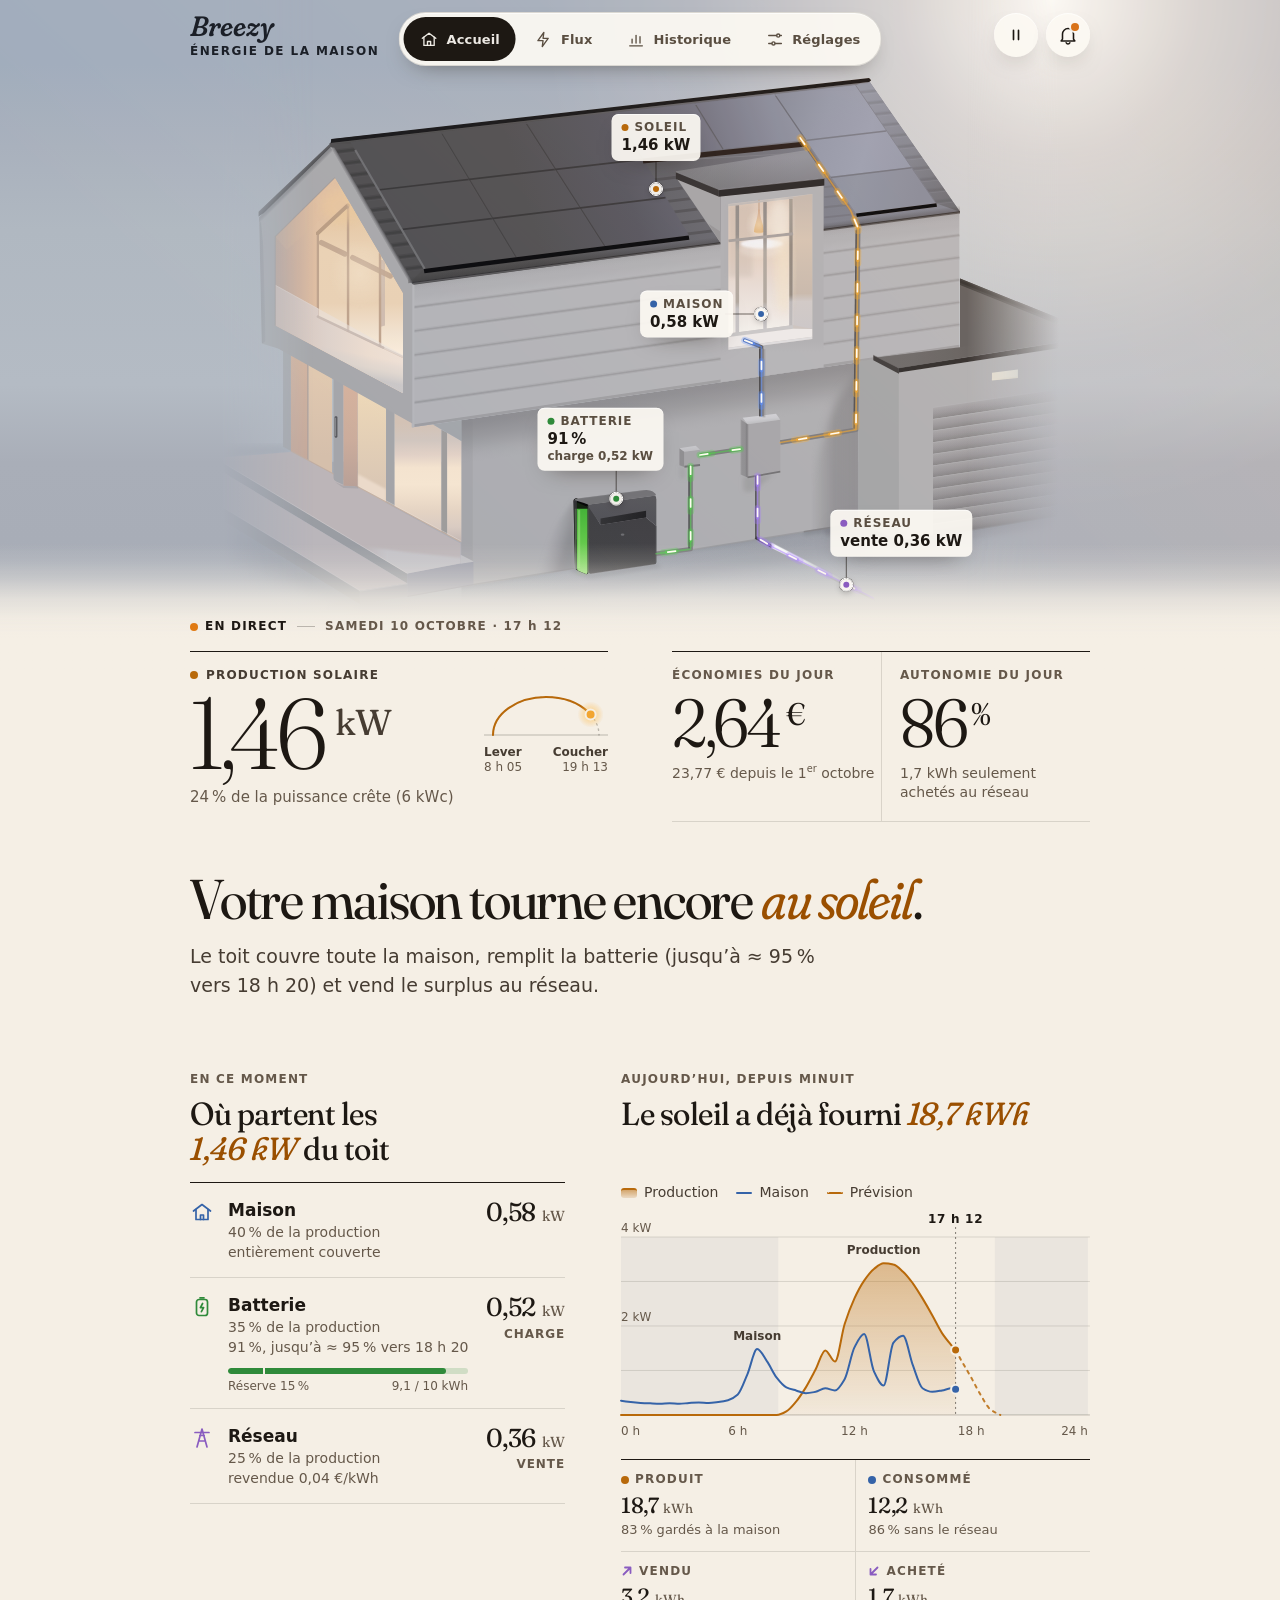
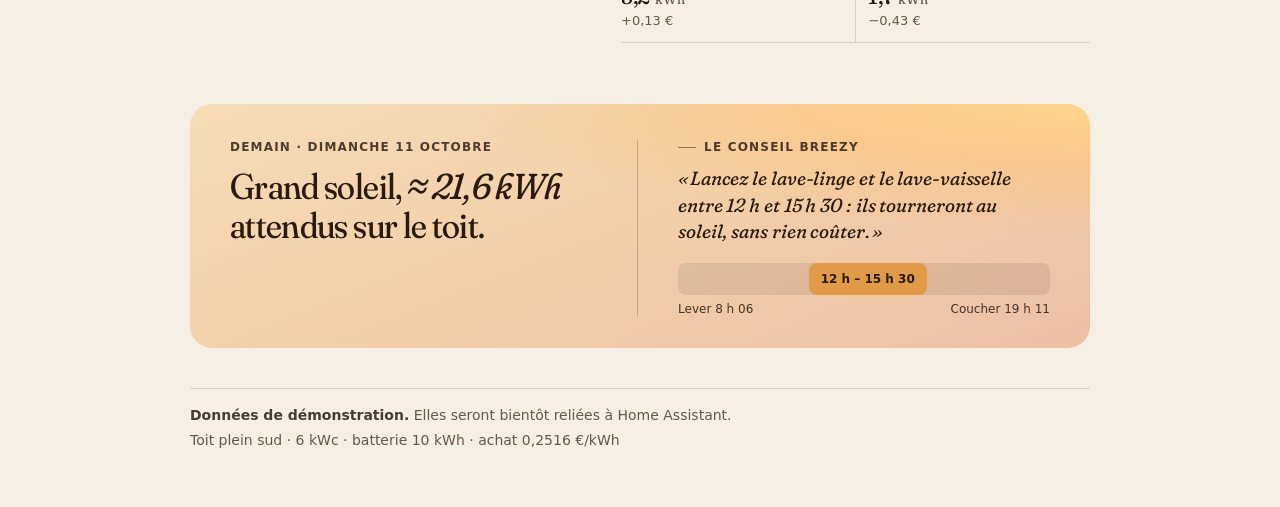
==== commit 6a57c862: "Polish the home page after QA: battery LED level, label placement, a11y - Battery LED fills the whol" ====
--- a/index.html
+++ b/index.html
@@ -250,6 +250,14 @@
 .note-v { display: block; margin-top: 2px; font: 650 .9375rem/1.2 var(--font-text); font-variant-numeric: tabular-nums; }
 .note-s { display: block; margin-top: 1px; font: 550 .75rem/1.25 var(--font-text); color: var(--chip-muted); }
 .hero.serre .note-s { display: none; }
+/* Variante étroite, essayée quand la place manque : « vente » passe sous le chiffre, en petit */
+.note.compact .note-v { display: flex; flex-direction: column; }
+.note.compact .nv-mot { order: 1; margin-top: 1px; font: 550 .75rem/1.25 var(--font-text); color: var(--chip-muted); }
+.note.compact .note-s { display: none; }
+/* Héros bas : la variante étroite se resserre en hauteur pour tenir entre deux gaines */
+.hero.serre:not(.court) .note.compact { padding-top: 5px; padding-bottom: 6px; }
+.hero.serre:not(.court) .note.compact .note-v { margin-top: 1px; line-height: 1.15; }
+.hero.serre:not(.court) .note.compact .nv-mot { margin-top: 0; line-height: 1.15; }
 /* Héros très bas (téléphone à l'horizontale) : étiquettes sur une ligne */
 .hero.court .note { display: flex; align-items: baseline; gap: 8px; padding: 4px 9px 5px; }
 .hero.court .note-v { margin-top: 0; }
@@ -418,6 +426,7 @@
 .legend i { display: inline-block; width: 16px; height: 0; border-top: 2px solid var(--c); border-radius: 2px; }
 .legend i.aire { height: 10px; border: 0; border-radius: 3px; background: linear-gradient(to bottom, color-mix(in srgb, var(--c-sun) 55%, transparent), color-mix(in srgb, var(--c-sun) 15%, transparent)); border-top: 2px solid var(--c-sun); }
 .legend i.tirets { border-top-style: dashed; }
+.legend span[hidden] { display: none; }
 .chart { position: relative; margin: 0; touch-action: pan-y; }
 .chart:focus-visible { outline-offset: 6px; }
 .chart svg { display: block; width: 100%; height: auto; overflow: visible; }
@@ -493,8 +502,10 @@
 .conseil blockquote { margin: 10px 0 0; }
 .conseil blockquote p { max-width: 34em; font: italic 400 1.1875rem/1.4 var(--font-display); font-variation-settings: "SOFT" 100, "opsz" 24, "WONK" 0; letter-spacing: -.005em; text-wrap: pretty; }
 .creneau { margin-top: 18px; }
-.creneau-barre { position: relative; height: 32px; border-radius: 8px; background: color-mix(in srgb, currentColor 9%, transparent); overflow: hidden; }
-.creneau-barre span { position: absolute; top: 0; bottom: 0; border-radius: 8px; background: var(--creneau); display: grid; place-items: center; font: 650 .75rem/1 var(--font-text); color: inherit; white-space: nowrap; }
+/* Trois pistes : avant, créneau, après (en fr, proportionnelles aux heures). Le créneau ne descend jamais sous
+   la largeur de son texte + marges : sur écran étroit il s'élargit et les deux autres pistes se partagent le reste. */
+.creneau-barre { display: grid; height: 32px; border-radius: 8px; background: color-mix(in srgb, currentColor 9%, transparent); overflow: hidden; }
+.creneau-barre span { grid-column: 2; padding: 0 10px; border-radius: 8px; background: var(--creneau); display: grid; place-items: center; font: 650 .75rem/1 var(--font-text); color: inherit; white-space: nowrap; }
 .creneau-heures { display: flex; justify-content: space-between; margin-top: 7px; font: 500 .75rem/1.2 var(--font-text); opacity: .85; font-variant-numeric: tabular-nums; }
 
 .colophon { margin-top: 40px; padding-top: 16px; border-top: 1px solid var(--rule); font-size: .875rem; line-height: 1.5; color: var(--muted); display: grid; gap: 4px; }
@@ -603,20 +614,29 @@
   .section { margin-top: 68px; }
   .demain { padding: 32px 32px 28px; }
 }
-/* Fenêtre très basse (zoom 200–400 % sur ordinateur, petit téléphone à l'horizontale) :
-   la barre d'onglets ne flotte plus, elle se range en fin de page au lieu de masquer le contenu */
-@media (max-height: 26.25em) and (max-width: 43.6875em) {
-  body { display: flex; flex-direction: column; }
-  .tabbar { position: relative; order: 1; }
+/* Héros bas (téléphone à l'horizontale, zoom 200 % et plus) : le texte remonte moins sur l'illustration
+   et le fondu raccourcit, pour laisser à la maison toute la hauteur disponible */
+@media (max-height: 26.25em) {
+  :root { --overlap: 28px; --fade: 72px; }
+}
+@media (max-height: 22em) {
+  :root { --overlap: 0px; --fade: 44px; }
+}
+/* Fenêtre très basse ET étroite (zoom 300–400 %) : la barre d'onglets ne flotte plus (elle masquerait le
+   contenu) ; elle suit l'en-tête dans le flux, là où le code la place : l'ordre de tabulation reste l'ordre visuel */
+@media (max-height: 26.25em) and (max-width: 29.9375em) {
+  :root { --overlap: 0px; --fade: 44px; }
+  .tabbar { position: relative; border-top: 0; border-bottom: 1px solid var(--rule); }
   .tabbar::before { display: none; }
-  .page { padding-bottom: 32px; }
+  .page { padding-top: 20px; padding-bottom: 32px; }
   html { scroll-padding-bottom: 0; }
-}
-
-/* Navigation en pilule de verre en haut du héros : bureau, et téléphone à l'horizontale.
+  .brand-sub { display: none; }
+}
+
+/* Navigation en pilule de verre en haut du héros : bureau, téléphone à l'horizontale et zoom 200 %.
    Seuils en em (16 px = 1 em à 100 %) : ils suivent la taille de texte réglée dans le navigateur,
    donc un texte agrandi rebascule vers la mise en page mobile au lieu de faire chevaucher la pilule. */
-@media (min-width: 60em), (max-height: 32.5em) and (min-width: 43.75em) {
+@media (min-width: 60em), (max-height: 32.5em) and (min-width: 30em) {
   .tabbar {
     position: absolute; z-index: 21;
     top: calc(env(safe-area-inset-top) + 12px); bottom: auto; left: 50%; right: auto;
@@ -635,9 +655,15 @@
   .page { padding-bottom: calc(56px + env(safe-area-inset-bottom)); }
   html { scroll-padding-bottom: 0; }
 }
-@media (max-height: 32.5em) and (min-width: 43.75em) and (max-width: 59.9375em) {
+@media (max-height: 32.5em) and (min-width: 30em) and (max-width: 59.9375em) {
   .tab { padding: 0 11px; gap: 6px; font-size: .75rem; }
   .brand-sub { display: none; }
+}
+/* Pilule sur fenêtre étroite (petit téléphone à l'horizontale, zoom 200 % d'un portable) : icônes seules,
+   nom accessible conservé, pour ne jamais toucher la marque ni les boutons */
+@media (max-height: 32.5em) and (min-width: 30em) and (max-width: 43.6875em) {
+  .tab { padding: 0 12px; }
+  .tab-t { position: absolute; width: 1px; height: 1px; overflow: hidden; clip: rect(0 0 0 0); white-space: nowrap; }
 }
 @media (min-width: 60em) {
   :root { --col: 56.25rem; --fade: 132px; --overlap: 56px; }
@@ -672,6 +698,24 @@
   @container col (max-width: 50em) {
     .lede-grid { display: block; }
     .figures { margin-top: 30px; }
+  }
+}
+
+/* Couleurs forcées (contraste élevé de Windows) : les fonds deviennent « Canvas ». Ce qui ne tient qu'à un fond
+   (onglet courant, niveau de batterie, créneau, pastille d'alerte) reçoit une couleur système ; les petites clés
+   de couleur gardent la teinte de leur série (elles renvoient aux courbes et aux gaines, qui la gardent aussi). */
+@media (forced-colors: active) {
+  .m-label { position: relative; z-index: 1; }      /* la plaque du grand chiffre ne recouvre plus l'étiquette */
+  .tab[aria-current="page"]::before { forced-color-adjust: none; background: Highlight; top: -2px; width: 28px; height: 3px; }
+  .soc-barre { forced-color-adjust: none; background: Canvas; box-shadow: inset 0 0 0 1px CanvasText; }
+  .soc-plein { forced-color-adjust: none; background: Highlight; }
+  .soc-reserve { forced-color-adjust: none; background: CanvasText; }
+  .creneau-barre { forced-color-adjust: none; background: Canvas; color: CanvasText; box-shadow: inset 0 0 0 1px CanvasText; }
+  .creneau-barre span { background: Highlight; color: HighlightText; }
+  .icon-btn .pastille { forced-color-adjust: none; background: Highlight; box-shadow: 0 0 0 2px Canvas; }
+  .legend i, .bulle span i, .total dt .m, .m-label i, .note-k i, .ancre::before { forced-color-adjust: none; }
+  @media (min-width: 60em), (max-height: 32.5em) and (min-width: 30em) {
+    .tab[aria-current="page"] { forced-color-adjust: none; background: Highlight; color: HighlightText; }
   }
 }
 </style>
@@ -1254,14 +1298,22 @@
   <!-- Calque des impulsions et de la LED : même viewBox que l'illustration -->
   <svg class="hero-flux" id="hero-flux" viewBox="0 0 1179 779" preserveAspectRatio="xMidYMid slice" aria-hidden="true" focusable="false">
     <defs>
-      <clipPath id="cpSoc" clipPathUnits="userSpaceOnUse"><rect id="soc-rect" x="490" y="650" width="34" height="80"/></clipPath>
+      <clipPath id="cpSoc" clipPathUnits="userSpaceOnUse"><rect id="soc-rect" x="490" y="610" width="34" height="122"/></clipPath>
       <!-- Bande LED : vert opaque sur toute la hauteur (le dégradé du dessin s'éteint en haut et masquait le niveau) -->
-      <linearGradient id="gLedNiveau" x1="0" y1="656" x2="0" y2="718" gradientUnits="userSpaceOnUse">
+      <linearGradient id="gLedNiveau" x1="0" y1="617" x2="0" y2="718" gradientUnits="userSpaceOnUse">
         <stop offset="0" stop-color="#3fae35"/><stop offset=".55" stop-color="#62c84a"/><stop offset="1" stop-color="#9be37a"/>
       </linearGradient>
+      <!-- Arêtes éclairées de la vitre, allumées sur toute la hauteur comme la bande (le dessin ne les éclairait qu'en bas) -->
+      <linearGradient id="gLedArG" x1="0" y1="617" x2="0" y2="712" gradientUnits="userSpaceOnUse">
+        <stop offset="0" stop-color="#4a5d47"/><stop offset=".62" stop-color="#4e6249"/><stop offset=".86" stop-color="#697c64"/><stop offset="1" stop-color="#7f8a7f"/>
+      </linearGradient>
+      <linearGradient id="gLedArD" x1="0" y1="623" x2="0" y2="716" gradientUnits="userSpaceOnUse">
+        <stop offset="0" stop-color="#3f5e3c"/><stop offset=".62" stop-color="#4c7344"/><stop offset="1" stop-color="#5d8a4a"/>
+      </linearGradient>
     </defs>
-    <!-- Piste éteinte sous la bande : la partie vide se lit comme « vide », pas comme une ombre -->
-    <path id="led-piste" d="M500.6,656 L515.2,660.5 L515.2,715.8 Q515.2,718.4 512.8,717.8 L502.8,713.4 Q500.8,712.4 500.8,709.5 Z" fill="#142211"/>
+    <!-- Piste éteinte sous la bande, sur toute la vitre noire du flanc (y 617 → 718) : sinon le haut de la vitre
+         se lisait comme une partie vide de la jauge et 91 % ressemblait à 60 %. La partie vide se lit « vide ». -->
+    <path id="led-piste" d="M500.6,617 L515.2,623.3 L515.2,715.8 Q515.2,718.4 512.8,717.8 L502.8,713.4 Q500.8,712.4 500.8,709.5 Z" fill="#142211"/>
     <g id="calque-led" clip-path="url(#cpSoc)"></g>
     <g id="calque-flux"></g>
   </svg>
@@ -1277,9 +1329,9 @@
         <svg class="i-pause" width="20" height="20" viewBox="0 0 24 24" fill="none" stroke="currentColor" stroke-width="2" stroke-linecap="round" aria-hidden="true"><path d="M9 6.5v11M15 6.5v11"/></svg>
         <svg class="i-lecture" width="20" height="20" viewBox="0 0 24 24" fill="none" stroke="currentColor" stroke-width="1.8" stroke-linejoin="round" aria-hidden="true"><path d="M8.5 6.3v11.4l9.2-5.7z"/></svg>
       </button>
-      <a class="icon-btn" href="#" aria-label="Alertes : 1 nouvelle">
+      <a class="icon-btn" id="btn-alertes" href="#" aria-label="Alertes">
         <svg width="22" height="22" viewBox="0 0 24 24" fill="none" stroke="currentColor" stroke-width="1.7" stroke-linecap="round" stroke-linejoin="round" aria-hidden="true"><path d="M6 16.5V11a6 6 0 1 1 12 0v5.5l1.5 2H4.5z"/><path d="M10 20.5a2.2 2.2 0 0 0 4 0"/></svg>
-        <span class="pastille"></span>
+        <span class="pastille" id="pastille" hidden></span>
       </a>
     </div>
   </div>
@@ -1369,11 +1421,13 @@
           <div class="legend" aria-hidden="true">
             <span style="--c:var(--c-sun)"><i class="aire"></i>Production</span>
             <span style="--c:var(--c-home)"><i></i>Maison</span>
-            <span style="--c:var(--c-sun)"><i class="tirets"></i>Prévision</span>
+            <span style="--c:var(--c-sun)" id="lg-prev"><i class="tirets"></i>Prévision</span>
           </div>
           <figure class="chart" id="chart" tabindex="0" role="group" aria-roledescription="graphique interactif" aria-label="Courbe de la journée : production solaire et consommation de la maison" aria-describedby="chart-desc">
             <div id="chart-svg"></div>
-            <div class="bulle" id="bulle" aria-live="polite"></div>
+            <!-- Bulle visuelle (survol et clavier) ; seule la navigation au clavier est annoncée, par #chart-annonce -->
+            <div class="bulle" id="bulle" aria-hidden="true"></div>
+            <p class="sr-only" id="chart-annonce" aria-live="polite"></p>
             <div class="sr-only"><table id="chart-table"></table></div>
             <figcaption class="sr-only" id="chart-desc"></figcaption>
           </figure>
@@ -1453,16 +1507,21 @@
   meteo: {
     demain: { date: '2026-10-11', ciel: 'Grand soleil', production_kWh: 21.6, creneau: ['12:00', '15:30'] }
   },
+  alertes: { nouvelles: 1 },                     // notifications non lues (pastille de la cloche)
 
   /* Aperçus de développement uniquement (index.html?apercu=midi | soir | nuit), à retirer
      au branchement de Home Assistant. Chaque aperçu ne remplace que l'heure, les puissances et
      des compteurs cohérents (mêmes bilans que ci-dessus) ; ses courbes sont tirées de ce même
-     objet : production mesurée + prévision ci-dessus, et la soirée de la maison ci-dessous. */
+     objet : production mesurée + prévision ci-dessus, et la soirée de la maison ci-dessous.
+     Une seule journée : 58 % à 13 h 24 (charge 0,9 kW), 91 % à 17 h 12 (+3,3 kWh chargés entre les deux,
+     comme les compteurs). La charge culmine vers 18 h, quand le toit ne couvre plus la maison (la page
+     annonce « jusqu’à ≈ 96 % vers 18 h 15 » à midi, « ≈ 95 % vers 18 h 20 » à 17 h 12, à consommation
+     constante), puis la batterie redescend : ≈ 83 % au coucher (19 h 13), 76 % à 19 h 34, 45 % à 22 h 36. */
   apercus: {
     maison_soiree: [0.62,0.9,1.24,1.58,1.79,1.49,1.08,0.88,0.81,0.74,0.68,0.57,0.4],   // de 17 h 30 à 23 h 30
     midi: {
       horodatage: '2026-10-10T13:24:00+02:00',
-      instantane: { production: 3.36, maison: 0.66, batterie: 1.98, reseau: -0.72, batterie_pct: 58 },
+      instantane: { production: 3.36, maison: 0.66, batterie: 0.9, reseau: -1.8, batterie_pct: 58 },
       jour: { production: 9.0, maison: 8.6, autoconso_directe: 5.0, charge_batterie: 3.6, decharge_batterie: 1.9, export: 0.4, import: 1.7 },
       mois: { economies_eur: 22.87, depuis: '2026-10-01' }
     },
@@ -1548,43 +1607,54 @@
   const surplus = soleil && p >= m - 0.02;
   // moment de la journée, pour les textes : avant l'aube, le jour, le soir (le soleil couché)
   const moment = h < lever ? (h < 5 ? 'nuit' : 'matin') : h < coucher ? 'jour' : 'soir';
-  let pleine = null, socFin = null, tenue = null;
-  if (b > 0.02 && soc < 100) ({ pleine, socFin } = finDeCharge(e, h, soleil));
+  let pleine = null, socFin = null, finCharge = null, tenue = null;
+  if (b > 0.02 && soc < 100) ({ pleine, socFin, finCharge } = finDeCharge(e, h, soleil));
   if (b < -0.02) tenue = Math.max(0, (soc - inst.reserve_pct) / 100 * inst.batterie_kWh) / -b;
-  // partages en % (somme exacte de 100) : où va la production, d'où vient l'énergie de la maison
-  const bSol = Math.max(0, Math.min(b, p - m));                     // part de la charge venue du toit
-  const partsProd = repartir([m, bSol, -r]);                        // maison, batterie, réseau
-  const partsBesoins = repartir([p, -b, r]);                        // soleil, batterie, réseau
-  return { date, h, lever, coucher, scene, moment, soleil, surplus, economies, autonomie, autoconso, pleine, socFin, tenue, bSol, partsProd, partsBesoins };
+  // partages en % (somme exacte de 100) : où va la production, d'où vient l'énergie de la maison.
+  // Priorités usuelles (tableau Énergie de HA) : le toit sert d'abord la maison, puis la batterie, puis le réseau ;
+  // une batterie qui se décharge sert d'abord la maison. Ainsi une vente au réseau alimentée en partie par la
+  // batterie ne compte pas comme de la production, et une batterie qui vend ne compte pas dans les besoins.
+  const solMaison = Math.max(0, Math.min(p, m));
+  const bSol = Math.max(0, Math.min(b, p - solMaison));             // part de la charge venue du toit
+  const solReseau = Math.max(0, p - solMaison - bSol);              // production vendue
+  const battMaison = b < 0 ? Math.min(-b, Math.max(0, m - solMaison)) : 0;
+  const reseauMaison = Math.max(0, m - solMaison - battMaison);
+  const partsProd = repartir([solMaison, bSol, solReseau]);         // maison, batterie, réseau
+  const partsBesoins = repartir([solMaison, battMaison, reseauMaison]);   // soleil, batterie, réseau
+  const battReseau = Math.max(0, -b - battMaison);                 // batterie qui vend au réseau
+  return { date, h, lever, coucher, scene, moment, soleil, surplus, economies, autonomie, autoconso, pleine, socFin, finCharge, tenue, bSol, battReseau, partsProd, partsBesoins };
 }
 
 /* Fin de charge de la batterie. Le jour, on suit la prévision solaire : la batterie ne reçoit que
    l'excédent sur la consommation actuelle (plafonné au rythme de charge actuel, plus l'appoint du
    réseau s'il y en a un). Sans soleil (charge sur le réseau) ou sans prévision : rythme constant.
-   Renvoie { pleine: heure } si elle se remplit, sinon { socFin: % atteint quand la prévision s'arrête }. */
+   Renvoie { pleine: heure } si elle se remplit, sinon { socFin, finCharge } : le niveau le plus haut, atteint
+   quand l'excédent prévu ne couvre plus la maison (finCharge, souvent bien avant le coucher du soleil ;
+   ensuite la batterie redescend). */
 function finDeCharge(e, h, soleil) {
   const i = e.instantane, inst = e.installation, b = i.batterie;
   const besoin = (100 - i.batterie_pct) / 100 * inst.batterie_kWh;
   const c = e.courbe || {}, pas_h = c.pas_h || 0.5;
   const prev = (c.prevision || []).map((v, k) => v == null ? null : [k * pas_h, v]).filter(x => x && x[0] > h);
-  if (!soleil || !prev.length) return { pleine: h + besoin / b, socFin: null };
+  if (!soleil || !prev.length) return { pleine: h + besoin / b, socFin: null, finCharge: null };
   const pts = [[h, i.production], ...prev], appoint = Math.max(0, i.reseau), dt = 1 / 12;
-  let kwh = 0;
+  let kwh = 0, finCharge = h;
   for (let k = 0; k < pts.length - 1; k++) {
     const [t0, p0] = pts[k], [t1, p1] = pts[k + 1];
     for (let t = t0; t < t1 - 1e-9; t += dt) {
       const d = Math.min(dt, t1 - t), pr = p0 + (p1 - p0) * (t + d / 2 - t0) / (t1 - t0);
       const charge = Math.min(b, Math.max(0, pr - i.maison) + appoint);
-      if (charge > 0 && kwh + charge * d >= besoin) return { pleine: t + (besoin - kwh) / charge, socFin: null };
+      if (charge > 0 && kwh + charge * d >= besoin) return { pleine: t + (besoin - kwh) / charge, socFin: null, finCharge: null };
       kwh += charge * d;
+      if (charge > 0) finCharge = t + d;
     }
   }
-  return { pleine: null, socFin: Math.min(100, i.batterie_pct + 100 * kwh / inst.batterie_kWh) };
+  return { pleine: null, socFin: Math.min(100, i.batterie_pct + 100 * kwh / inst.batterie_kWh), finCharge };
 }
 /* Texte de fin de charge, partagé par le chapô et le registre */
 function texteCharge(d, soc) {
   if (d.pleine != null && d.pleine < 24) return `pleine vers ${heureTxt(arrondi5(d.pleine))}`;
-  if (d.socFin != null && Math.round(d.socFin) > Math.round(soc)) return `≈${NBSP}${pct(d.socFin)}${NNBSP}% au coucher du soleil`;
+  if (d.socFin != null && Math.round(d.socFin) > Math.round(soc)) return `jusqu’à ≈${NBSP}${pct(d.socFin)}${NNBSP}% vers ${heureTxt(arrondi5(d.finCharge))}`;
   return '';
 }
 const arrondi5 = h => Math.round(h * 12) / 12;
@@ -1598,6 +1668,15 @@
   rendreTotaux(e, d);
   rendreDemain(e, d);
   rendreMaison(e, d);
+  rendreAlertes(e);
+}
+
+/* --- Cloche de l'en-tête : nombre d'alertes non lues, tiré de l'état --- */
+function rendreAlertes(e) {
+  const n = Math.max(0, Math.round(e.alertes?.nouvelles ?? 0));
+  const txt = n ? `Alertes${NBSP}: ${n} nouvelle${n > 1 ? 's' : ''}` : `Alertes${NBSP}: aucune nouvelle`;
+  $('btn-alertes').setAttribute('aria-label', txt);
+  $('pastille').hidden = !n;
 }
 
 /* --- L'essentiel : le chiffre, l'arc du soleil, la phrase, les deux chiffres du jour --- */
@@ -1646,7 +1725,8 @@
         : d.moment === 'jour' ? `Les panneaux ne produisent pas pour l’instant${NBSP}: la batterie alimente la maison.`
         : 'La batterie, remplie hier, alimente la maison.';
       const avantLever = d.h < d.lever ? d.h + d.tenue >= d.lever : d.moment === 'soir' && d.h + d.tenue >= 24 + d.lever - 1;
-      chapo = `${source} Il lui reste ${pct(i.batterie_pct)}${NNBSP}%${NBSP}: ${avantLever ? 'de quoi tenir jusqu’au lever du soleil' : `environ ${duree(d.tenue)} à ce rythme`}.` + (r > 0.05 ? ` Le réseau complète.` : ` Le réseau se repose.`);
+      chapo = `${source} Il lui reste ${pct(i.batterie_pct)}${NNBSP}%${NBSP}: ${avantLever ? 'de quoi tenir jusqu’au lever du soleil' : `environ ${duree(d.tenue)} à ce rythme`}.` +
+        (r > 0.05 ? ` Le réseau complète.` : r < -0.05 ? ` Elle vend aussi ${kW(-r)}${NBSP}kW au réseau.` : ` Le réseau se repose.`);
     } else {
       titre = d.moment === 'jour' ? `Ciel couvert, <em>le réseau prend le relais</em>.` : `${quand}, <em>le réseau prend le relais</em>.`;
       const panneaux = d.moment === 'jour' ? 'Le ciel est trop couvert pour les panneaux' : 'Les panneaux dorment';
@@ -1741,7 +1821,7 @@
     L.push({ c: '--c-home', ico: 'maison', nom: 'Maison', v: m, sub: `${partP(0)}<br>entièrement couverte` });
     const bRes = b - d.bSol;                                             // part de la charge venue du réseau
     L.push({ ...batt, sub: (d.bSol > 0.02 ? `${partP(1)}<br>` : '') + (bRes > 0.02 ? `+${NBSP}${kW(bRes)}${NBSP}kW du réseau<br>` : '') + battSub });
-    L.push({ ...res, sub: r < -0.02 ? `${partP(2)}<br>revendue ${nombre(inst.tarifRevente_eur_kWh, 2)}${NBSP}€/kWh`
+    L.push({ ...res, sub: r < -0.02 ? (d.partsProd[2] > 0 ? `${partP(2)}<br>` : '') + (d.battReseau > 0.02 ? `+${NBSP}${kW(d.battReseau)}${NBSP}kW de la batterie<br>` : '') + `revendue ${nombre(inst.tarifRevente_eur_kWh, 2)}${NBSP}€/kWh`
       : r > 0.02 ? `Complète la charge de la batterie<br>${coutHeure}` : auRepos });
   } else {
     const ici = { soir: 'ce soir', nuit: 'cette nuit', matin: 'ce matin' }[d.moment];
@@ -1751,7 +1831,9 @@
       sub: d.soleil ? partM(0) : d.moment === 'jour' ? `Ciel trop couvert<br>pour produire` : `Les panneaux dorment<br>lever ${leverProchain}`,
       etat: d.soleil ? null : 'repos' });
     L.push({ ...batt, sub: (b < -0.02 ? `${partM(1)}<br>` : '') + battSub });
-    L.push({ ...res, sub: r > 0.02 ? `${partM(2)}<br>${coutHeure}` : r < -0.02 ? 'Vente du surplus' : auRepos });
+    // sans surplus du toit, une vente ne peut venir que de la batterie
+    const vente = `${d.battReseau > 0.02 ? 'Vente depuis la batterie' : 'Vente du surplus'}<br>revendue ${nombre(inst.tarifRevente_eur_kWh, 2)}${NBSP}€/kWh`;
+    L.push({ ...res, sub: r > 0.02 ? `${partM(2)}<br>${coutHeure}` : r < -0.02 ? vente : auRepos });
   }
   $('t-live').innerHTML = titre;
 
@@ -1858,24 +1940,46 @@
     </g>
   </svg>`;
 
+  // la légende ne montre « Prévision » que si la courbe prévue est tracée (rien après le coucher du soleil)
+  $('lg-prev').hidden = !prevPath;
+  // étiquettes directes : jamais à cheval sur le trait « maintenant » (chaque matin, le pic de production est
+  // le point actuel) ; elles passent juste à côté du trait, toujours au-dessus de leur pic
+  const etiqs = [...box.querySelectorAll('text.etiq')];
+  etiqs.forEach(t => {
+    const bb = t.getBBox();
+    if (bb.x - 4 >= nowX || bb.x + bb.width + 4 <= nowX) return;
+    const gauche = nowX - 6 - bb.width >= 0;
+    t.setAttribute('text-anchor', gauche ? 'end' : 'start');
+    t.setAttribute('x', (gauche ? nowX - 6 : nowX + 6).toFixed(1));
+  });
+  // deux étiquettes qui se touchent : « Production » prime
+  if (etiqs.length === 2) {
+    const [a, b] = etiqs.map(t => t.getBBox());
+    if (a.x < b.x + b.width + 6 && b.x < a.x + a.width + 6 && a.y < b.y + b.height && b.y < a.y + a.height) etiqs[1].remove();
+  }
+
   // points interrogeables (mesures uniquement)
   const pts = mesProd.map(([t, v]) => { const q = mesMaison.find(mm => Math.abs(mm[0] - t) < 1e-6); return { t, p: v, m: q ? q[1] : null }; });
   COURBE = { W, H, X, Y, pts };
   if (curseurIdx >= pts.length) curseurIdx = -1;
+  if (curseurIdx >= 0) montrerCurseur(curseurIdx, true);           // graphique redessiné : le curseur ouvert suit
+  else $('bulle').classList.remove('on');
 
   $('chart-desc').textContent = `Courbe de la journée : production solaire et consommation de la maison, de minuit à ${heureTxt(now)}. ` +
     (pic[1] > 0.3 ? `Pic de production à ${heureTxt(pic[0])} avec ${kW(pic[1])}${NBSP}kW. ` : '') +
-    `Flèches gauche et droite, Début et Fin pour parcourir les mesures.`;
+    `Flèches gauche et droite, Début et Fin pour parcourir les mesures, Échap pour fermer la bulle.`;
   $('chart-table').innerHTML = `<caption>Mesures au pas de 30 minutes</caption><thead><tr><th scope="col">Heure</th><th scope="col">Production (kW)</th><th scope="col">Maison (kW)</th></tr></thead><tbody>` +
     pts.map(q => `<tr><th scope="row">${heureTxt(q.t)}</th><td>${kW(q.p)}</td><td>${q.m == null ? '—' : kW(q.m)}</td></tr>`).join('') + '</tbody>';
 }
 
 let curseurIdx = -1;
-function montrerCurseur(idx) {
+let masqueIdx = null;   // point dont la bulle de survol a été fermée par Échap : elle reste fermée tant que le pointeur y reste
+function montrerCurseur(idx, force) {
   if (!COURBE) return;
   const g = document.getElementById('curseur'), bulle = $('bulle');
   if (idx < 0) { g.style.display = 'none'; bulle.classList.remove('on'); curseurIdx = -1; return; }
   idx = Math.max(0, Math.min(COURBE.pts.length - 1, idx));
+  if (idx === curseurIdx && !force && bulle.classList.contains('on')) return;   // même point : rien à réécrire
   curseurIdx = idx;
   const q = COURBE.pts[idx], x = COURBE.X(q.t);
   g.style.display = '';
@@ -1915,16 +2019,27 @@
     COURBE.pts.forEach((q, k) => { const dd = Math.abs(COURBE.X(q.t) - x); if (dd < bd) { bd = dd; best = k; } });
     return best;
   };
-  fig.addEventListener('pointermove', ev => montrerCurseur(idxDe(ev)));
-  fig.addEventListener('pointerdown', ev => montrerCurseur(idxDe(ev)));
-  fig.addEventListener('pointerleave', () => montrerCurseur(-1));
+  // survol : bulle visuelle seulement (rien n'est annoncé à chaque mouvement de souris)
+  fig.addEventListener('pointermove', ev => { const k = idxDe(ev); if (k === masqueIdx) return; masqueIdx = null; montrerCurseur(k); });
+  fig.addEventListener('pointerdown', ev => { masqueIdx = null; montrerCurseur(idxDe(ev)); });
+  fig.addEventListener('pointerleave', () => { masqueIdx = null; montrerCurseur(-1); });
   fig.addEventListener('blur', () => montrerCurseur(-1));
+  // Échap ferme la bulle où que soit le focus (bulle ouverte au survol comme au clavier : WCAG 1.4.13)
+  document.addEventListener('keydown', ev => {
+    if (ev.key !== 'Escape' || curseurIdx < 0) return;
+    masqueIdx = curseurIdx;
+    montrerCurseur(-1);
+  });
+  // clavier : la bulle suit le point choisi, et une phrase complète est annoncée
   fig.addEventListener('keydown', ev => {
     const n = COURBE.pts.length;
-    const cible = { ArrowLeft: curseurIdx < 0 ? n - 1 : curseurIdx - 1, ArrowRight: curseurIdx < 0 ? n - 1 : curseurIdx + 1, Home: 0, End: n - 1 }[ev.key];
-    if (cible == null) { if (ev.key === 'Escape') montrerCurseur(-1); return; }
+    const cible = { ArrowLeft: curseurIdx < 0 ? n - 1 : Math.max(0, curseurIdx - 1), ArrowRight: curseurIdx < 0 ? n - 1 : curseurIdx + 1, Home: 0, End: n - 1 }[ev.key];
+    if (cible == null) return;
     ev.preventDefault();
+    masqueIdx = null;
     montrerCurseur(cible);
+    const q = COURBE.pts[curseurIdx];
+    $('chart-annonce').textContent = `${heureTxt(q.t)}${NBSP}: production ${kW(q.p)}${NBSP}kW` + (q.m == null ? '' : `, maison ${kW(q.m)}${NBSP}kW`);
   });
 }
 
@@ -1958,8 +2073,9 @@
   const [a, b] = dm.creneau.map(hDe);
   $('conseil').innerHTML = `«${NNBSP}Lancez le <span class="nw">lave-linge</span> et le <span class="nw">lave-vaisselle</span> entre ${heureTxt(a)} et ${heureTxt(b)}${NBSP}: ils tourneront au soleil, sans rien coûter.${NNBSP}»`;
   const L = hDe(e.soleil.lever_demain), C = hDe(e.soleil.coucher_demain || e.soleil.coucher);
-  const g = v => 100 * (v - L) / (C - L);
-  $('creneau').innerHTML = `<div class="creneau-barre" aria-hidden="true"><span style="left:${g(a).toFixed(1)}%;width:${(g(b) - g(a)).toFixed(1)}%">${heureTxt(a)} – ${heureTxt(b)}</span></div>
+  const g = v => Math.max(0, Math.min(100, 100 * (v - L) / (C - L)));
+  const pistes = `minmax(0, ${g(a).toFixed(1)}fr) minmax(max-content, ${(g(b) - g(a)).toFixed(1)}fr) minmax(0, ${(100 - g(b)).toFixed(1)}fr)`;
+  $('creneau').innerHTML = `<div class="creneau-barre" aria-hidden="true" style="grid-template-columns:${pistes}"><span>${heureTxt(a)} – ${heureTxt(b)}</span></div>
     <p class="creneau-heures"><span>Lever ${heureTxt(L)}</span><span class="sr-only">Meilleur créneau de ${heureTxt(a)} à ${heureTxt(b)}.</span><span>Coucher ${heureTxt(C)}</span></p>`;
   $('colophon-install').textContent = `${e.lieu} · ${kWc(e.installation.puissanceCrete_kWc)}${NBSP}kWc · batterie ${nombre(e.installation.batterie_kWh, 0)}${NBSP}kWh · achat ${nombre(e.installation.tarifAchat_eur_kWh, 4)}${NBSP}€/kWh`;
 }
@@ -1985,12 +2101,12 @@
     <linearGradient id="gBordsInv" x1="0" y1="0" x2="1179" y2="0" gradientUnits="userSpaceOnUse">
       <stop offset="0" stop-color="#000"/><stop offset=".11" stop-color="#fff"/><stop offset=".89" stop-color="#fff"/><stop offset="1" stop-color="#000"/>
     </linearGradient>
-    <mask id="mBords" maskUnits="userSpaceOnUse" x="-6000" y="-3000" width="13179" height="7000"><rect x="-6000" y="-3000" width="13179" height="7000" fill="url(#gBords)"/></mask>
-    <mask id="mBordsInv" maskUnits="userSpaceOnUse" x="-6000" y="-3000" width="13179" height="7000"><rect x="-6000" y="-3000" width="13179" height="7000" fill="url(#gBordsInv)"/></mask>
+    <mask id="mBords" maskUnits="userSpaceOnUse" x="-30000" y="-15000" width="61179" height="31000"><rect x="-30000" y="-15000" width="61179" height="31000" fill="url(#gBords)"/></mask>
+    <mask id="mBordsInv" maskUnits="userSpaceOnUse" x="-30000" y="-15000" width="61179" height="31000"><rect x="-30000" y="-15000" width="61179" height="31000" fill="url(#gBordsInv)"/></mask>
     <filter id="fFen" x="-10%" y="-10%" width="120%" height="120%"><feGaussianBlur stdDeviation="0.8"/></filter>
     <!-- Fenêtres découpées dans les voiles (heure bleue, nuit) : seules celles dont la lumière est allumée -->
-    <mask id="mFenetres" maskUnits="userSpaceOnUse" x="-6000" y="-3000" width="13179" height="7000">
-      <rect x="-6000" y="-3000" width="13179" height="7000" fill="#fff"/>
+    <mask id="mFenetres" maskUnits="userSpaceOnUse" x="-30000" y="-15000" width="61179" height="31000">
+      <rect x="-30000" y="-15000" width="61179" height="31000" fill="#fff"/>
       <g filter="url(#fFen)">
         <polygon id="fen-pignon" fill="url(#gBords)" fill-opacity="0" points="77,243 160,161 255,322.7 255,463 77,368"/>
         <g id="fen-baies" fill="url(#gBords)" fill-opacity="0">
@@ -2018,19 +2134,30 @@
       <stop offset="0" stop-color="#28324e"/><stop offset=".55" stop-color="#3a4462"/><stop offset="1" stop-color="#3f4559"/>
     </linearGradient>`);
 
-  // Prolonge le ciel et le sol au-delà de l'image pour cadrer librement (aucune bande vide)
-  const ext = `<g id="ext-fond"><rect x="-6000" y="-3000" width="13179" height="7000" fill="url(#gExt)"/><g id="ext-ciel"></g></g>`;
+  // Prolonge le ciel et le sol au-delà de l'image pour cadrer librement (aucune bande vide) ; les rectangles
+  // prolongés (ici, voiles et masques) sont assez grands pour couvrir le héros même très réduit (zoom 400 %)
+  const ext = `<g id="ext-fond"><rect x="-30000" y="-15000" width="61179" height="31000" fill="url(#gExt)"/><g id="ext-ciel"></g></g>`;
   svg.querySelector('#fond').insertAdjacentHTML('beforebegin', ext);
   svg.querySelector('#fond').insertAdjacentHTML('afterend', '<g id="ciel-scene"></g>');
   // Fondu des bords (écrans larges), teinte d'ambiance, voile du thème sombre — sous les lumières
   svg.querySelector('#lumieres').insertAdjacentHTML('beforebegin',
     `<use id="bords" href="#ext-fond" mask="url(#mBords)"/><g id="teinte-scene"></g>` +
-    `<g id="voile-sombre"><rect x="-6000" y="-3000" width="13179" height="7000" fill="url(#gVoile)" mask="url(#mFenetres)" style="mix-blend-mode:multiply" opacity=".9"/></g>`);
+    `<g id="voile-sombre"><rect x="-30000" y="-15000" width="61179" height="31000" fill="url(#gVoile)" mask="url(#mFenetres)" style="mix-blend-mode:multiply" opacity=".9"/></g>`);
   // La LED de la batterie rejoint le calque animé (au-dessus des voiles), découpée selon la charge.
   // Elle garde son id : document.getElementById('led-batterie') la trouve toujours.
   $('calque-led').appendChild(svg.querySelector('#led-batterie'));
-  // Corps de la bande : remplissage opaque défini par la page, le bord du découpage marque nettement le niveau
-  $('led-batterie').querySelector('path')?.setAttribute('fill', 'url(#gLedNiveau)');
+  // Corps de la bande : remplissage opaque défini par la page, le bord du découpage marque nettement le niveau.
+  // Elle reprend la forme de sa piste, qui couvre toute la vitre du flanc (le dessin ne l'allumait qu'en bas).
+  const bande = $('led-batterie').querySelector('path');
+  bande?.setAttribute('fill', 'url(#gLedNiveau)');
+  bande?.setAttribute('d', $('led-piste').getAttribute('d'));
+  // Ses arêtes éclairées et son reflet montent aussi jusqu'en haut de la piste : le découpage les rogne avec la
+  // bande, sans marche ni encoche à mi-hauteur
+  const [areteG, areteD] = $('led-batterie').querySelectorAll('line');
+  areteG?.setAttribute('y1', '617'); areteG?.setAttribute('stroke', 'url(#gLedArG)');
+  areteD?.setAttribute('y1', '623.3'); areteD?.setAttribute('stroke', 'url(#gLedArD)');
+  const reflet = $('led-batterie').querySelector('rect');
+  reflet?.setAttribute('y', '628'); reflet?.setAttribute('height', '82');
   svg.querySelector('#reperes')?.setAttribute('display', 'none');
   preparerFlux();
 }
@@ -2044,14 +2171,17 @@
   if (!W || !H) return;
   const mast = $('masthead');
   const haut = mast.offsetTop + mast.offsetHeight - 6;
-  const ov = parseFloat(getComputedStyle(document.documentElement).getPropertyValue('--overlap')) || 50;
-  const bas = ov + 18;                                    // le texte remonte de --overlap px sur le fondu
+  // recouvrement réel du texte sur le bas du héros (--overlap ; 0 quand la barre d'onglets suit le héros)
+  const ov = Math.max(0, Math.min(H / 2, hero.getBoundingClientRect().bottom - $('contenu').getBoundingClientRect().top));
+  const bas = ov + 18;
   const A = W / H;
   let F;
   if (A < 0.9)       F = { x0: 448, x1: 968, y0: 8, y1: 742 };
   else if (A < 1.45) F = { x0: 330, x1: 1040, y0: 0, y1: 748 };
   else               F = { x0: 0, x1: 1179, y0: 0, y1: 756 };
-  const dispo = H - haut - bas;
+  // jamais une vignette : si l'en-tête (texte très agrandi) mange la place, la maison garde au moins 40 % de la
+  // hauteur visible et passe sous l'en-tête plutôt que de rétrécir
+  const dispo = Math.max(H - haut - bas, .4 * (H - bas));
   const s = Math.min(W / (F.x1 - F.x0), dispo / (F.y1 - F.y0));
   const vw = W / s, vh = H / s;
   const cx = (F.x0 + F.x1) / 2;
@@ -2090,8 +2220,8 @@
   for (const [nom, f] of Object.entries(FLUX)) {
     const src = svg.querySelector('#' + f.id);
     f.src = src; f.len = src.getTotalLength();
-    f.echant = [];                                      // points du tracé tous les 8 unités : obstacles pour les étiquettes
-    for (let l = 0; l <= f.len; l += 8) { const q = src.getPointAtLength(l); f.echant.push([q.x, q.y]); }
+    f.echant = []; f.fin = [];                          // points du tracé tous les 8 / 4 unités : obstacles pour les étiquettes
+    for (let l = 0; l <= f.len; l += 4) { const q = src.getPointAtLength(l); f.fin.push([q.x, q.y]); if (l % 8 === 0) f.echant.push([q.x, q.y]); }
     const d = src.getAttribute('d');
     const g = document.createElementNS(SVGNS, 'g');
     g.setAttribute('class', 'flux flux-' + nom);
@@ -2193,11 +2323,11 @@
   // --- ambiance : ciel et teinte selon le moment de la journée
   const ciel = svg.querySelector('#ciel-scene'), teinte = svg.querySelector('#teinte-scene'), extCiel = svg.querySelector('#ext-ciel');
   ciel.innerHTML = ''; teinte.innerHTML = ''; extCiel.innerHTML = '';
-  const R = (fill, mode, op, mask) => `<rect x="-6000" y="-3000" width="13179" height="7000" fill="${fill}" style="mix-blend-mode:${mode}" opacity="${op}"${mask ? ' mask="url(#mFenetres)"' : ''}/>`;
+  const R = (fill, mode, op, mask) => `<rect x="-30000" y="-15000" width="61179" height="31000" fill="${fill}" style="mix-blend-mode:${mode}" opacity="${op}"${mask ? ' mask="url(#mFenetres)"' : ''}/>`;
   if (d.scene === 'doree') {
     // une lueur sur le dessin, une sur le décor prolongé (jamais les deux au même endroit)
     ciel.innerHTML = `<rect x="0" y="0" width="1179" height="779" fill="url(#gSoleilCiel)" style="mix-blend-mode:screen"/>`;
-    extCiel.innerHTML = `<rect x="-6000" y="-3000" width="13179" height="7000" fill="url(#gSoleilCiel)" style="mix-blend-mode:screen"/>`;
+    extCiel.innerHTML = `<rect x="-30000" y="-15000" width="61179" height="31000" fill="url(#gSoleilCiel)" style="mix-blend-mode:screen"/>`;
     teinte.innerHTML = R('url(#gTeinteDoree)', 'soft-light', .42);
   } else if (d.scene === 'aube') {
     teinte.innerHTML = R('url(#gTeinteAube)', 'soft-light', .55);
@@ -2214,11 +2344,12 @@
     m.content = soir ? '#232a3c' : m.dataset.jour;
   });
 
-  // --- batterie : la bande LED suit l'état de charge et respire en charge
+  // --- batterie : la bande LED suit l'état de charge et respire en charge.
+  // Elle occupe toute la vitre du flanc (bas 718 → haut 617) : 91 % se lit presque plein, 45 % à mi-hauteur.
   const soc = Math.max(0, Math.min(100, i.batterie_pct)) / 100;
   const r = $('soc-rect');
-  const yHaut = 718 - 62 * soc;
-  r.setAttribute('y', (yHaut - 2).toFixed(1)); r.setAttribute('height', (732 - yHaut).toFixed(1));
+  const yHaut = 718 - 101 * soc;
+  r.setAttribute('y', yHaut.toFixed(1)); r.setAttribute('height', (732 - yHaut).toFixed(1));
   const halo = svg.querySelector('#lueur-led');
   if (halo) halo.style.opacity = (0.25 + .75 * soc).toFixed(2);
   const led = $('led-batterie');
@@ -2245,15 +2376,19 @@
     (allumees.length ? `. Lumière allumée dans ${allumees.join(', ')}.` : '.'));
 
   // --- annotations : ancres en coordonnées du dessin, positions candidates par ordre de préférence
+  // « mot » : le premier mot de la valeur (« vente », « lever »), qui passe sous le chiffre dans la variante étroite
   const battVal = b > 0.02 ? `charge ${kW(b)}${NBSP}kW` : b < -0.02 ? `décharge ${kW(-b)}${NBSP}kW` : 'au repos';
-  const soleilVal = d.soleil ? `${kW(i.production)}${NBSP}kW`
-    : d.moment === 'jour' ? 'au repos' : `lever ${heureTxt(d.h > d.coucher ? hDe(e.soleil.lever_demain) : d.lever)}`;
+  const soleil = d.soleil ? { v: `${kW(i.production)}${NBSP}kW` }
+    : d.moment === 'jour' ? { v: 'au repos' } : { mot: 'lever', v: heureTxt(d.h > d.coucher ? hDe(e.soleil.lever_demain) : d.lever) };
+  const reseau = rs < -0.02 ? { mot: 'vente', v: `${kW(rs)}${NBSP}kW` } : rs > 0.02 ? { mot: 'achat', v: `${kW(rs)}${NBSP}kW` } : { v: 'au repos' };
+  // cote : colonne préférée quand les étiquettes se rangent de part et d'autre de la maison (héros très bas)
   NOTES = [
-    { k: 'Soleil', c: 'var(--c-sun)', v: soleilVal, ax: 612, ay: 176, pos: ['n', 'w', 's'] },
-    { k: 'Maison', c: 'var(--c-home)', v: `${kW(i.maison)}${NBSP}kW`, ax: 760, ay: 352, pos: ['w', 'n', 'e'] },
-    { k: 'Batterie', c: 'var(--c-batt)', v: `${pct(i.batterie_pct)}${NNBSP}%`, s: battVal, ax: 556, ay: 612, pos: ['n', 'w', 'e'] },
+    // soi : la pièce ou la gaine que l'étiquette commente (elle peut la frôler, pas les autres)
+    { k: 'Soleil', c: 'var(--c-sun)', ...soleil, ax: 612, ay: 176, pos: ['n', 'w', 's'], cote: 'W', soi: ['pv'] },
+    { k: 'Maison', c: 'var(--c-home)', v: `${kW(i.maison)}${NBSP}kW`, ax: 760, ay: 352, pos: ['w', 'n', 'e'], cote: 'E', soi: ['lucarne'] },
+    { k: 'Batterie', c: 'var(--c-batt)', v: `${pct(i.batterie_pct)}${NNBSP}%`, s: battVal, ax: 556, ay: 612, pos: ['n', 'w', 'e'], cote: 'W', soi: ['batterie'] },
     // ancre plus loin sur la tranchée : l'étiquette (étroite : « Réseau » / « vente 0,36 kW ») laisse voir la gaine
-    { k: 'Réseau', c: 'var(--c-grid)', v: rs < -0.02 ? `vente ${kW(rs)}${NBSP}kW` : rs > 0.02 ? `achat ${kW(rs)}${NBSP}kW` : 'au repos', ax: 880, ay: 733, pos: ['n', 'e', 'w', 'nn', 's'] }
+    { k: 'Réseau', c: 'var(--c-grid)', ...reseau, ax: 880, ay: 733, pos: ['n', 'e', 'w', 'nn', 's'], cote: 'E', soi: ['sol'] }
   ];
   placerNotes();
 }
@@ -2303,6 +2438,10 @@
   [654, 560, 668, 692, .7], [606, 676, 668, 696, .7],                            // batterie
   [748, 578, 763, 672, .7], [760, 664, 925, 758, .35]                            // réseau, tranchée
 ];
+const MARGE = 6;                            // dégagement minimal (px) entre une étiquette et les pièces ou gaines du dessin
+const PIECES = { coffret: [728, 490, 790, 586], coffret2: [643, 535, 676, 570], batterie: [494, 598, 614, 722] };
+const MAISON_BOITE = [60, 20, 1110, 750];   // emprise de la maison dessinée (héros très bas : les étiquettes se rangent à côté)
+let observateur = null;                      // ResizeObserver du héros, de l'en-tête et des étiquettes (voir DÉMARRAGE)
 function placerNotes() {
   if (!CADRE || !NOTES.length) return;
   const { x0, y0, s, W, H, haut, bas, ov } = CADRE;
@@ -2311,62 +2450,145 @@
   lead.setAttribute('viewBox', `0 0 ${W} ${H}`);
   if (notes.querySelectorAll('.note').length !== NOTES.length) {
     notes.innerHTML = NOTES.map(() => '<span class="ancre"></span><div class="note"><span class="note-k"><i></i><span></span></span><span class="note-v"></span></div>').join('');
+    notes.querySelectorAll('.note').forEach(el => observateur?.observe(el));   // texte agrandi ou espacé : on replace
   }
   const els = notes.querySelectorAll('.note'), ancres = notes.querySelectorAll('.ancre');
   const k0 = Math.max(.75, Math.min(1.2, s / .66));
   const L = 26 * k0;                                         // longueur du filet
   const pts = NOTES.map(n => ({ x: (n.ax - x0) * s, y: (n.ay - y0) * s }));
+  // les étiquettes respectent la gouttière de la page (16 ou 20 px, encoches comprises), comme la marque
+  const gout = parseFloat(getComputedStyle($('contenu')).paddingLeft) || 20;
   // héros très court : les étiquettes peuvent descendre dans le haut du fondu (jamais sous le texte)
-  const zone = { l: 10, r: W - 10, t: haut + 4, b: court ? H - ov - 10 : H - bas - 4 };
+  const zone = { l: gout, r: W - gout, t: haut + 4, b: court ? H - ov - 10 : H - bas - 4 };
+  const maison = { l: (MAISON_BOITE[0] - x0) * s, t: (MAISON_BOITE[1] - y0) * s, r: (MAISON_BOITE[2] - x0) * s, b: (MAISON_BOITE[3] - y0) * s };
   // flux actifs = obstacles : une étiquette ne doit pas cacher le trajet d'une impulsion
   const fluxPts = Object.values(FLUX).filter(f => f.g && !f.g.hasAttribute('display') && f.echant)
     .map(f => f.echant.map(([x, y]) => [(x - x0) * s, (y - y0) * s]));
+  // obstacles « durs » : coffrets, batterie et toutes les gaines (actives ou au repos), gonflés d'une marge à
+  // l'écran ; une place qui les touche n'est retenue que si aucune autre ne convient
+  const pieces = Object.entries(PIECES).map(([nom, [zx0, zy0, zx1, zy1]]) =>
+    ({ nom, l: (zx0 - x0) * s, t: (zy0 - y0) * s, r: (zx1 - x0) * s, b: (zy1 - y0) * s }));
+  const gaines = Object.entries(FLUX).filter(([, f]) => f.fin).map(([nom, f]) => {
+    const pts = f.fin.map(([x, y]) => [(x - x0) * s, (y - y0) * s]), paquets = [];
+    for (let k = 0; k < pts.length; k += 10) {                // paquets de points et leur boîte : on saute les lointains
+      const q = pts.slice(k, k + 11), xs = q.map(v => v[0]), ys = q.map(v => v[1]);
+      paquets.push({ pts: q, l: Math.min(...xs), r: Math.max(...xs), t: Math.min(...ys), b: Math.max(...ys) });
+    }
+    return { nom, paquets, hw: (f.g && !f.g.hasAttribute('display') ? 5 : 3.2) * s };   // demi-largeur : halo et chevrons d'un flux actif, gaine seule sinon
+  });
+  // distance (px) d'un point ou d'une boîte à l'étiquette, négative quand ils se chevauchent
+  const ecartPt = (box, px, py) => {
+    const dx = Math.max(box.l - px, px - box.r), dy = Math.max(box.t - py, py - box.b);
+    return dx > 0 || dy > 0 ? Math.hypot(Math.max(dx, 0), Math.max(dy, 0)) : Math.max(dx, dy);
+  };
+  const ecartBoite = (box, z) => {
+    const dx = Math.max(z.l - box.r, box.l - z.r), dy = Math.max(z.t - box.b, box.t - z.b);
+    return dx > 0 || dy > 0 ? Math.hypot(Math.max(dx, 0), Math.max(dy, 0)) : Math.max(dx, dy);
+  };
+  const ecarts = box => {                                    // [obstacle, distance] ; au-delà de MARGE, la valeur exacte importe peu
+    const out = pieces.map(z => [z.nom, ecartBoite(box, z)]);
+    for (const g of gaines) {
+      let m = Infinity;
+      for (const c of g.paquets) {
+        if (ecartBoite(box, c) - g.hw >= Math.min(m, MARGE)) continue;
+        for (const [px, py] of c.pts) m = Math.min(m, ecartPt(box, px, py) - g.hw);
+      }
+      out.push([g.nom, m]);
+    }
+    return out;
+  };
   const boites = [];
   let svgOut = '';
   NOTES.forEach((n, k) => {
     const el = els[k], an = ancres[k];
     el.style.setProperty('--c', n.c); an.style.setProperty('--c', n.c); an.style.setProperty('--d', `${k * .7}s`);
     el.querySelector('.note-k span').textContent = n.k;
-    el.querySelector('.note-v').innerHTML = `<span>${n.v}</span>` + (n.s ? `<span class="note-s">${n.s}</span>` : '');
-    const w = el.offsetWidth, h = el.offsetHeight, a = pts[k];
-    const ancreVisible = a.x > 8 && a.x < W - 8 && a.y > zone.t && a.y < H - 24;
-    // positions candidates : au-dessus / en dessous (glissées latéralement), à gauche / à droite
-    const cands = [];
-    const glisse = (l0, l1, t, rang) => { for (let k = 0; k <= 6; k++) cands.push({ l: l0 + (l1 - l0) * k / 6, t, rang, ecart: Math.abs(k - 3) / 3 }); };
-    const vertical = (t0, t1, l, rang) => { for (let k = 0; k <= 4; k++) cands.push({ l, t: t0 + (t1 - t0) * k / 4, rang, ecart: Math.abs(k - 2) / 2 }); };
-    const positions = court ? [...new Set([...n.pos, 'e', 'w', 's', 'n'])] : n.pos;
-    positions.forEach((p, rang) => {
-      if (p === 'n') glisse(a.x - w + 16, a.x - 16, a.y - L - h, rang);
-      if (p === 'nn') glisse(a.x - w + 16, a.x - 16, a.y - 2.2 * L - h, rang);   // filet plus long : passe au-dessus d'une gaine
-      if (p === 's') glisse(a.x - w + 16, a.x - 16, a.y + L, rang);
-      if (p === 'w') vertical(a.y - h + 10, a.y - 10, a.x - L - w, rang);
-      if (p === 'e') vertical(a.y - h + 10, a.y - 10, a.x + L, rang);
-    });
-    let choix = null, meilleur = Infinity;
-    if (ancreVisible) for (const c of cands) {
-      const l = Math.max(zone.l, Math.min(zone.r - w, c.l)), t = c.t;
-      if (t < zone.t || t + h > zone.b) continue;
-      const box = { l, r: l + w, t, b: t + h };
-      if (boites.some(o => box.l < o.r + 8 && box.r > o.l - 8 && box.t < o.b + 8 && box.b > o.t - 8)) continue;
-      if (pts.some(q => q.x > box.l - 8 && q.x < box.r + 8 && q.y > box.t - 8 && q.y < box.b + 8)) continue;
-      let gene = 0;
-      for (const [zx0, zy0, zx1, zy1, poids] of A_EVITER) {
-        const ox = Math.min(box.r, (zx1 - x0) * s) - Math.max(box.l, (zx0 - x0) * s);
-        const oy = Math.min(box.b, (zy1 - y0) * s) - Math.max(box.t, (zy0 - y0) * s);
-        if (ox > 0 && oy > 0) gene += poids * ox * oy / (w * h);
+    el.querySelector('.note-v').innerHTML = (n.mot ? `<span class="nv-mot">${n.mot} </span>` : '') + `<span class="nv-val">${n.v}</span>` + (n.s ? `<span class="note-s">${n.s}</span>` : '');
+    el.style.display = '';                                   // mesurable même si elle était masquée au cadrage précédent
+    const a = pts[k];
+    const ancreVisible = a.x > 8 && a.x < W - 8 && a.y > zone.t && a.y < H - (ov ? 24 : 14);
+    // Meilleure place pour une taille d'étiquette donnée.
+    // Positions candidates : au-dessus / en dessous (glissées latéralement), à gauche / à droite ; héros très bas :
+    // d'abord en colonne à côté de la maison (W, E), pour ne pas la recouvrir.
+    const meilleure = (w, h) => {
+      // secours, quand les places usuelles frôlent une pièce ou une gaine (ou n'ont qu'un filet très long) :
+      // filet un peu plus court ou plus long (place étroite entre deux gaines), étiquette glissée presque à son coin
+      const candidats = secours => {
+        const cands = [];
+        const glisse = (l0, l1, t, rang, pen = 0, milieu = !secours) => {
+          if (milieu) for (let k = 0; k <= 6; k++) cands.push({ l: l0 + (l1 - l0) * k / 6, t, rang, ecart: Math.abs(k - 3) / 3 + pen });
+          if (secours) cands.push({ l: l0 - 6, t, rang, ecart: 1.25 + pen }, { l: l1 + 6, t, rang, ecart: 1.25 + pen });
+        };
+        const vertical = (t0, t1, l, rang) => { if (!secours) for (let k = 0; k <= 4; k++) cands.push({ l, t: t0 + (t1 - t0) * k / 4, rang, ecart: Math.abs(k - 2) / 2 }); };
+        const positions = court ? [...new Set([n.cote, n.cote === 'W' ? 'E' : 'W', ...n.pos, 'e', 'w', 's', 'n'])] : n.pos;
+        positions.forEach((p, rang) => {
+          if (p === 'n') glisse(a.x - w + 16, a.x - 16, a.y - L - h, rang);
+          if (p === 'n' && secours) [.85, .7, 1.15, 1.3].forEach((m, j) => glisse(a.x - w + 16, a.x - 16, a.y - m * L - h, rang, 3.5 + j * .5, true));
+          if (p === 'nn') glisse(a.x - w + 16, a.x - 16, a.y - 2.2 * L - h, rang);   // filet plus long : passe au-dessus d'une gaine
+          if (p === 'nn' && secours) [1.6, 1.9].forEach((m, j) => glisse(a.x - w + 16, a.x - 16, a.y - m * L - h, rang, 1 + j * .5, true));
+          if (p === 's') glisse(a.x - w + 16, a.x - 16, a.y + L, rang);
+          if (p === 'w') vertical(a.y - h + 10, a.y - 10, a.x - L - w, rang);
+          if (p === 'e') vertical(a.y - h + 10, a.y - 10, a.x + L, rang);
+          if (p === 'W') vertical(a.y - h + 6, a.y - 6, maison.l - 14 - w, rang);
+          if (p === 'E') vertical(a.y - h + 6, a.y - 6, maison.r + 14, rang);
+        });
+        return cands;
+      };
+      let choix = null, meilleur = Infinity;
+      const essayer = cands => { for (const c of cands) {
+        const l = Math.max(zone.l, Math.min(zone.r - w, c.l)), t = c.t;
+        if (l + w > zone.r + .5 || t < zone.t || t + h > zone.b) continue;   // plus large que la zone : pas de place
+        const box = { l, r: l + w, t, b: t + h };
+        if (boites.some(o => box.l < o.r + 8 && box.r > o.l - 8 && box.t < o.b + 8 && box.b > o.t - 8)) continue;
+        if (pts.some(q => q.x > box.l - 8 && q.x < box.r + 8 && q.y > box.t - 8 && q.y < box.b + 8)) continue;
+        // trop près d'une pièce ou d'une gaine : dernier recours ; posée dessus : pire encore
+        let gene = 0, sur = false;
+        const ec = ecarts(box), nb = d => ec.filter(([, e]) => e < d).length;
+        const dur = nb(MARGE);
+        if (dur) {
+          const contact = nb(1.5);
+          if (contact) gene += 10 + contact + 5 * nb(-2);       // posée dessus : pire encore
+          gene += 10 + dur;
+          sur = ec.some(([nom, e]) => e < 1.5 && !n.soi.includes(nom));   // touche une pièce ou une gaine qu'elle ne commente pas
+        }
+        for (const [zx0, zy0, zx1, zy1, poids] of A_EVITER) {
+          const ox = Math.min(box.r, (zx1 - x0) * s) - Math.max(box.l, (zx0 - x0) * s);
+          const oy = Math.min(box.b, (zy1 - y0) * s) - Math.max(box.t, (zy0 - y0) * s);
+          if (ox > 0 && oy > 0) gene += poids * ox * oy / (w * h);
+        }
+        // chaque point de gaine caché pèse lourd ; au-delà de 10 % d'un flux, la place n'est retenue qu'en dernier recours
+        for (const pts of fluxPts) {
+          let nb = 0;
+          for (const [px, py] of pts) if (px > box.l - 3 && px < box.r + 3 && py > box.t - 3 && py < box.b + 3) nb++;
+          if (nb) gene += nb * .12 + (nb > pts.length * .1 ? 5 : 0);
+        }
+        if (court) {                                         // héros très bas : la maison est petite, ne pas la couvrir
+          const ox = Math.min(box.r, maison.r) - Math.max(box.l, maison.l), oy = Math.min(box.b, maison.b) - Math.max(box.t, maison.t);
+          if (ox > 0 && oy > 0) gene += .6 * ox * oy / (w * h);
+        }
+        const score = gene + c.rang * .06 + c.ecart * .02 + Math.abs(l - c.l) / w * .1;
+        if (score < meilleur) { meilleur = score; choix = box; choix.sur = sur; }
+      } };
+      if (ancreVisible) {
+        essayer(candidats(false));
+        if (meilleur > .15) essayer(candidats(true));         // places usuelles gênées ou lointaines (filet long)
       }
-      // chaque point de gaine caché pèse lourd ; au-delà de 10 % d'un flux, la place n'est retenue qu'en dernier recours
-      for (const pts of fluxPts) {
-        let nb = 0;
-        for (const [px, py] of pts) if (px > box.l - 3 && px < box.r + 3 && py > box.t - 3 && py < box.b + 3) nb++;
-        if (nb) gene += nb * .12 + (nb > pts.length * .1 ? 5 : 0);
-      }
-      const score = gene + c.rang * .06 + c.ecart * .02 + Math.abs(l - c.l) / w * .1;
-      if (score < meilleur) { meilleur = score; choix = box; }
+      return { choix, score: meilleur };
+    };
+    // forme normale, puis forme étroite (« vente » sous le chiffre, sans sous-ligne) si elle dégage mieux le dessin
+    el.classList.remove('compact');
+    let { choix, score } = meilleure(el.offsetWidth, el.offsetHeight);
+    if ((n.mot || n.s) && score > .05) {
+      el.classList.add('compact');
+      const etroite = meilleure(el.offsetWidth, el.offsetHeight);
+      if (etroite.score + .05 < score) ({ choix, score } = etroite);
+      else el.classList.remove('compact');
     }
-    if (!choix) { el.style.display = 'none'; an.style.display = 'none'; return; }
+    // pas de place, ou héros bas où la seule place touche une autre pièce ou gaine : l'étiquette s'efface
+    // (l'état reste dit dans le texte sous le héros) plutôt que de masquer le dessin
+    if (!choix || (choix.sur && H < 500)) { el.style.display = 'none'; an.style.display = 'none'; return; }
     boites.push(choix);
-    el.style.display = ''; an.style.display = '';
+    an.style.display = '';
     el.style.transform = `translate(${choix.l.toFixed(1)}px, ${choix.t.toFixed(1)}px)`;
     an.style.transform = `translate(${a.x.toFixed(1)}px, ${a.y.toFixed(1)}px)`;
     requestAnimationFrame(() => el.classList.add('pret'));
@@ -2422,8 +2644,11 @@
   actualiser(nouvel) { etat = nouvel; rendre(etat); }
 };
 
+/* Recadrage quand le héros change de taille, mais aussi quand l'en-tête ou une étiquette change de taille sans lui :
+   taille du texte ou espacement du texte modifiés après le chargement (réglage du navigateur, extension) */
 let rz = 0;
-new ResizeObserver(() => { cancelAnimationFrame(rz); rz = requestAnimationFrame(cadrer); }).observe($('hero'));
+observateur = new ResizeObserver(() => { cancelAnimationFrame(rz); rz = requestAnimationFrame(cadrer); });
+[$('hero'), $('masthead'), ...document.querySelectorAll('#notes .note')].forEach(el => observateur.observe(el));
 let largeurCourbe = $('chart-svg').clientWidth;
 new ResizeObserver(() => { const w = $('chart-svg').clientWidth; if (Math.abs(w - largeurCourbe) > 2) { largeurCourbe = w; rendreCourbe(etat, deriver(etat)); } }).observe($('chart-svg'));
 if (document.fonts && document.fonts.ready) document.fonts.ready.then(() => { cadrer(); });
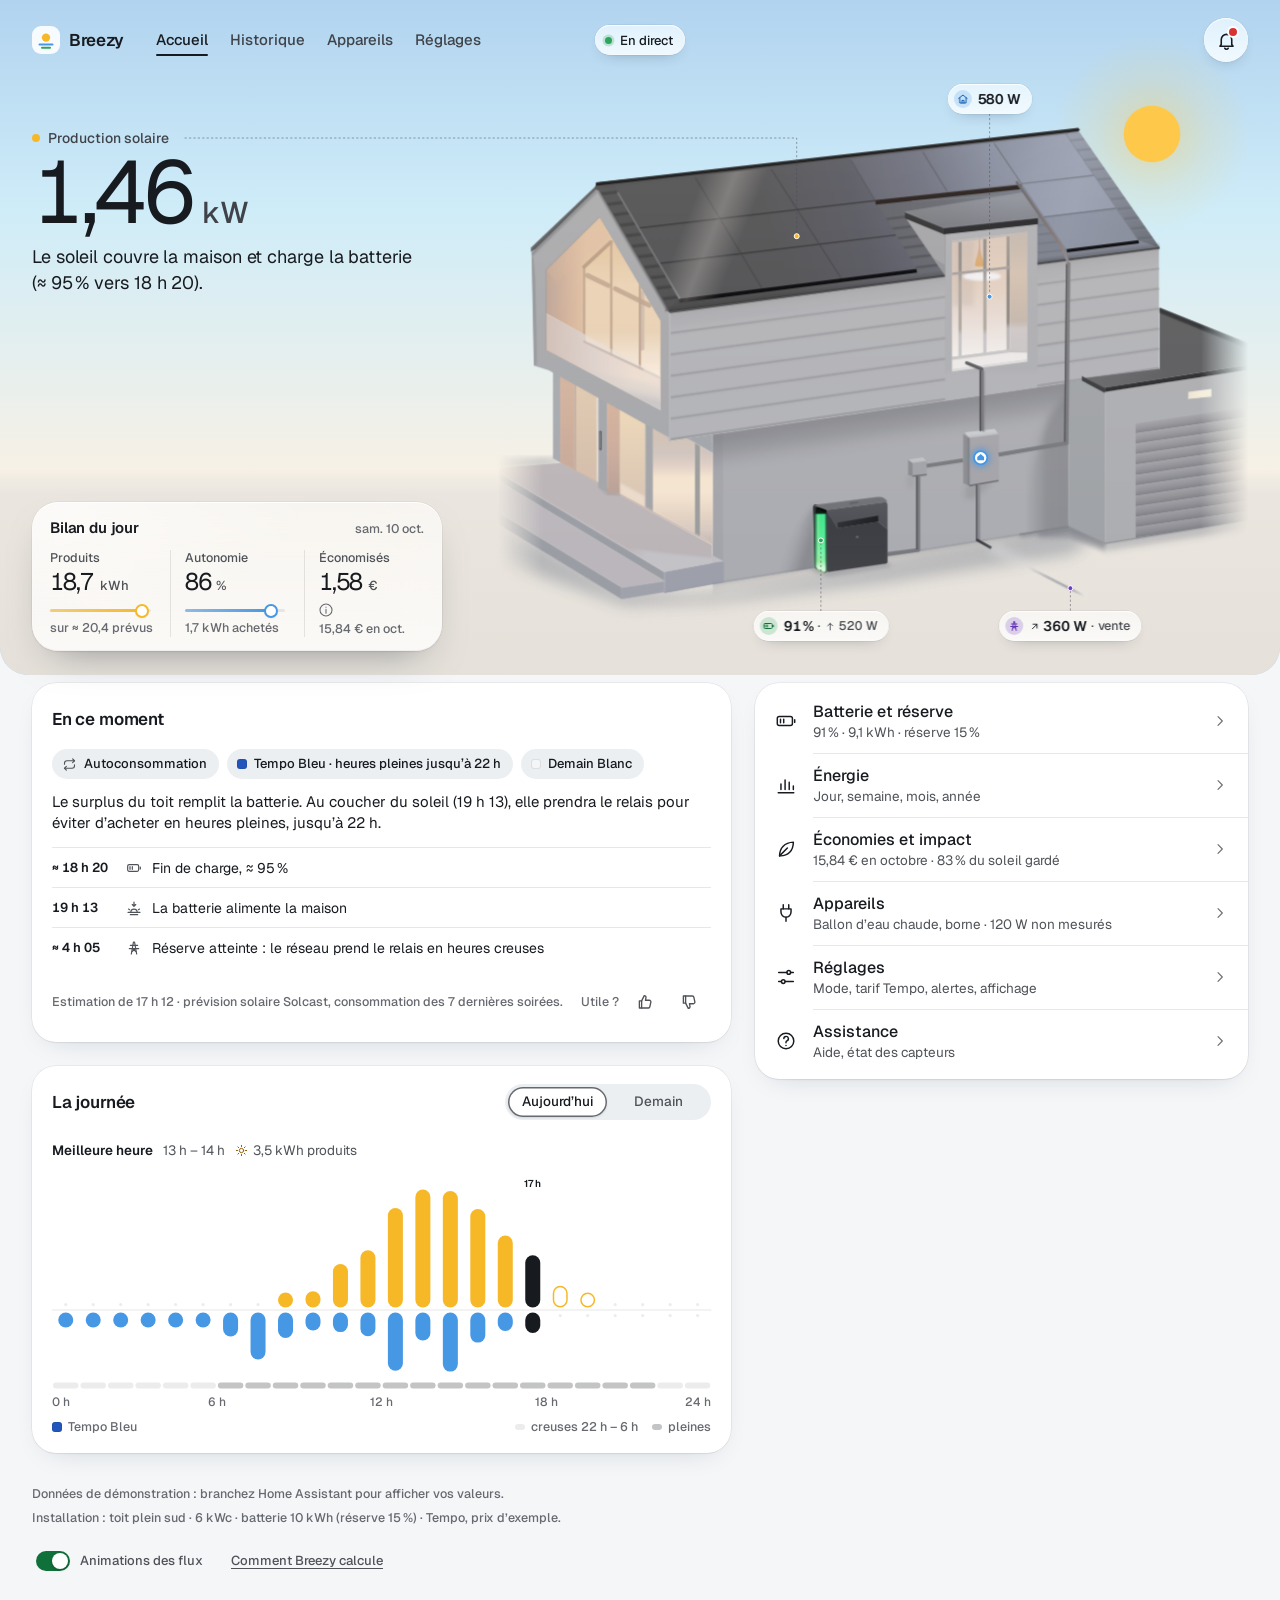
==== commit 01c3f901: "Redesign the home page: whole house visible, S&A-HOME style flows Hero shows the entire house in a t" ====
--- a/index.html
+++ b/index.html
@@ -1,731 +1,689 @@
 <!doctype html>
 <!--
-  Breezy · page d'accueil du HEMS (gestion de l'énergie de la maison)
+  Breezy · Accueil — « la maison au grand air » (spécification v3)
   ---------------------------------------------------------------------------
-  Ce fichier est un GABARIT : l'illustration assets/maison.svg y est insérée
-  telle quelle (en ligne, pour pouvoir animer ses éléments) à la place du
-  marqueur MAISON_SVG placé dans .hero-art.
-  Construire la page, depuis la racine du dépôt :
+  GABARIT : l'illustration assets/maison.svg est insérée telle quelle, en ligne, à la place du
+  marqueur MAISON_SVG de #scene (ses éléments sont animés à l'exécution, le fichier n'est jamais modifié) :
       node tools/inline-svg.js src/index.template.html index.html
-  Aperçus de développement : index.html?apercu=midi | soir | nuit (données dans ETAT.apercus)
+  Aperçus de développement : index.html?apercu=midi | soir | nuit | achat | coupure | horsligne
+  (ou Breezy.apercu('nuit') dans la console).
+
+  Deux axes indépendants :
+   - la SCÈNE (ciel, lumière sur la maison, soleil, lune, étoiles, nuages) suit l'heure réelle de la
+     maison (Europe/Paris), la hauteur du soleil et la météo ;
+   - le THÈME (fond de page, cartes, texte) suit prefers-color-scheme, ou html[data-theme].
+  Couleurs d'énergie, partout les mêmes : soleil ambre, maison bleu, batterie vert, réseau violet.
+  Le rouge est réservé aux alertes et au Tempo rouge. Une seule famille : Geist (400/500/600).
+  Flux d'énergie : le relais en comètes de S&A-HOME (cycle 5,6 s, moyeu sur le coffret principal).
 -->
 <html lang="fr">
 <head>
 <meta charset="utf-8">
 <meta name="viewport" content="width=device-width, initial-scale=1, viewport-fit=cover">
 <meta name="color-scheme" content="light dark">
-<meta name="theme-color" content="#a3aebd" media="(prefers-color-scheme: light)">
-<meta name="theme-color" content="#2c3243" media="(prefers-color-scheme: dark)">
-<meta name="description" content="Breezy, le tableau de bord solaire de la maison : production, batterie, autonomie et économies du jour.">
+<meta name="theme-color" content="#F4F6F8" media="(prefers-color-scheme: light)">
+<meta name="theme-color" content="#0E0F12" media="(prefers-color-scheme: dark)">
+<meta name="description" content="Breezy, l’énergie de la maison en direct : soleil, batterie, réseau, autonomie et économies du jour.">
 <title>Breezy · Accueil</title>
 <link rel="preconnect" href="https://fonts.googleapis.com">
 <link rel="preconnect" href="https://fonts.gstatic.com" crossorigin>
-<link rel="stylesheet" href="https://fonts.googleapis.com/css2?family=Fraunces:ital,opsz,wght,SOFT,WONK@0,9..144,300..700,0..100,0..1;1,9..144,300..700,0..100,0..1&display=swap">
+<link rel="stylesheet" href="https://fonts.googleapis.com/css2?family=Geist:wght@400;500;600&display=swap">
+<script>
+  /* Thème choisi dans Réglages (confort de lecture, mémorisé dans ce navigateur seulement) : appliqué avant le premier rendu */
+  try { const t = localStorage.getItem('breezy-theme'); if (t === 'light' || t === 'dark') document.documentElement.dataset.theme = t; } catch (_) { /* stockage indisponible */ }
+</script>
 <style>
-/* ==========================================================================
-   Breezy · direction « éditoriale chaleureuse »
-   L'illustration est la couverture, une phrase sur la maison fait le titre,
-   et un seul chiffre vivant ouvre la page : la production solaire.
-   Papier crème + encre brune en clair ; papier « expresso » en sombre, où la
-   maison passe à l'heure bleue (voile + fenêtres allumées) pour ne pas éblouir.
-   Une seule police web (Fraunces, repli Charter / Georgia) ; texte en police système.
-   ========================================================================== */
+/* ================================================================ JETONS === */
 :root {
-  --paper: #f5efe5;
-  --paper-2: #ede4d5;
-  --ink: #1d1813;
-  --ink-2: #463c32;
-  --muted: #65584a;
-  --rule: rgba(29, 24, 19, .13);
-  --rule-2: rgba(29, 24, 19, .26);
-  --accent: #9a4f00;              /* ambre « texte » : accents typographiques */
-
-  /* Couleurs d'identité des séries (validées : bande de luminance, daltonisme, contraste) */
-  --c-sun: #b8690a;
-  --c-home: #3563a8;
-  --c-batt: #2f8a3a;
-  --c-grid: #8a5cc0;
-
-  /* Impulsions lumineuses dans les gaines (sur l'illustration) */
-  --fx-sun: #ffae2b;
-  --fx-home: #5f93ff;
-  --fx-batt: #4fd24a;
-  --fx-grid: #a77bff;
-  --fx-core: #fffbf2;
-
-  --night-band: rgba(53, 70, 105, .05);
-  --chip-bg: rgba(252, 249, 243, .93);
-  --chip-ink: #1d1813;
-  --chip-muted: #5a4e41;
-  --mast-ink: #1b1f27;
-  --tab-bg: #f5efe5;
-  --card-demain: radial-gradient(120% 90% at 100% 0%, rgba(255, 214, 140, .95) 0%, rgba(255, 196, 120, .55) 26%, rgba(255, 190, 120, 0) 58%), linear-gradient(158deg, #f6dcb6 0%, #f3cfa9 50%, #edbfa6 100%);
-  --card-demain-ink: #2a1a10;
-  --creneau: rgba(228, 138, 23, .62);
-  --shadow-chip: 0 1px 0 rgba(255,255,255,.65) inset, 0 10px 24px -14px rgba(36, 28, 18, .6);
-  --stem: rgba(29, 24, 19, .62);
-
-  --font-display: "Fraunces", "Iowan Old Style", "Charter", "Bitstream Charter", "Palatino Linotype", "Book Antiqua", Georgia, serif;
-  --font-text: system-ui, -apple-system, "Segoe UI", Roboto, "Helvetica Neue", Arial, sans-serif;
-
-  --gutter: max(20px, env(safe-area-inset-left), env(safe-area-inset-right));
-  --col: 42.5rem;                 /* 680 px à 100 % : la colonne suit la taille de texte choisie */
-  --fade: 116px;                  /* fondu de l'illustration vers le papier */
-  --overlap: 50px;                /* le texte remonte sur le bas du fondu */
   color-scheme: light;
+  --fond: oklch(0.972 0.004 260);
+  --surface: #FFFFFF;
+  --surface-2: oklch(0.95 0.005 260);
+  --encre: oklch(0.22 0.012 260);
+  --encre-2: oklch(0.44 0.01 260);
+  --encre-3: oklch(0.52 0.01 260);
+  --filet: oklch(0.22 0.012 260 / .10);
+  --piste: oklch(0.40 0.01 260 / .10);
+  /* énergie : même teinte pour comète, pastille, graphique, icône */
+  --soleil: oklch(0.82 0.16 82);
+  --soleil-t: oklch(0.52 0.12 70);
+  --maison: oklch(0.66 0.14 250);
+  --maison-t: oklch(0.48 0.15 256);
+  --batterie: oklch(0.64 0.15 152);
+  --batterie-t: oklch(0.48 0.12 152);
+  --reseau: oklch(0.50 0.19 295);
+  --reseau-t: oklch(0.46 0.19 295);
+  --alerte: oklch(0.58 0.20 27);
+  --alerte-t: oklch(0.50 0.19 27);                 /* texte d'alerte sur fond clair : ≥ 4,5:1 même sur un fond teinté */
+  /* Tempo : toujours accompagné du mot */
+  --tempo-bleu: oklch(0.48 0.17 262);
+  --tempo-blanc: oklch(0.97 0.003 260);
+  --tempo-rouge: var(--alerte);
+  --ombre-carte: 0 0 0 .5px var(--filet), 0 1px 2px oklch(0.25 0.02 260 / .04), 0 10px 30px -18px oklch(0.25 0.03 260 / .25);
+  --police: Geist, system-ui, -apple-system, "Segoe UI", Roboto, "Helvetica Neue", Arial, sans-serif;
+  --gx: 20px;
+  --edge: 32px;
+  --colw: 400px;
 }
 @media (prefers-color-scheme: dark) {
-  :root {
-    --paper: #15120f;
-    --paper-2: #1e1915;
-    --ink: #f4ece0;
-    --ink-2: #d9ccba;
-    --muted: #b0a28f;
-    --rule: rgba(244, 236, 224, .12);
-    --rule-2: rgba(244, 236, 224, .24);
-    --accent: #f0b25f;
-
-    --c-sun: #c08125;
-    --c-home: #5a88cc;
-    --c-batt: #4a9a45;
-    --c-grid: #9677cf;
-
-    --fx-sun: #ffb43c;
-    --fx-home: #7aa6ff;
-    --fx-batt: #62e05a;
-    --fx-grid: #b892ff;
-
-    --night-band: rgba(140, 160, 210, .05);
-    --chip-bg: rgba(23, 21, 22, .9);
-    --chip-ink: #f4ece0;
-    --chip-muted: #c3b5a2;
-    --mast-ink: #f7f1e8;
-    --tab-bg: #15120f;
-    --card-demain: radial-gradient(120% 90% at 100% 0%, rgba(255, 170, 80, .34) 0%, rgba(240, 140, 70, .14) 30%, rgba(240, 140, 70, 0) 60%), linear-gradient(158deg, #3a2716 0%, #33201a 52%, #2a1a1f 100%);
-    --card-demain-ink: #f8ecdc;
-    --creneau: rgba(228, 138, 23, .45);
-    --shadow-chip: 0 10px 28px -14px rgba(0, 0, 0, .85);
-    --stem: rgba(244, 236, 224, .6);
+  :root:not([data-theme="light"]) {
     color-scheme: dark;
-  }
-}
-
+    --fond: oklch(0.17 0.006 260);
+    --surface: oklch(0.215 0.007 260);
+    --surface-2: oklch(0.25 0.008 260);
+    --encre: oklch(0.96 0.004 260);
+    --encre-2: oklch(0.80 0.008 260);
+    --encre-3: oklch(0.70 0.008 260);
+    --filet: oklch(0.96 0.004 260 / .10);
+    --piste: oklch(0.96 0.004 260 / .12);
+    --soleil: oklch(0.86 0.15 85);
+    --soleil-t: oklch(0.86 0.15 85);
+    --maison: oklch(0.80 0.11 240);
+    --maison-t: oklch(0.80 0.11 240);
+    --batterie: oklch(0.74 0.15 152);
+    --batterie-t: oklch(0.74 0.15 152);
+    --reseau: oklch(0.62 0.17 295);
+    --reseau-t: oklch(0.70 0.15 295);
+    --alerte: oklch(0.72 0.17 27);
+    --alerte-t: oklch(0.72 0.17 27);
+    --ombre-carte: 0 0 0 .5px var(--filet), 0 18px 40px -26px oklch(0 0 0 / .7);
+  }
+}
+:root[data-theme="dark"] {
+  color-scheme: dark;
+  --fond: oklch(0.17 0.006 260);
+  --surface: oklch(0.215 0.007 260);
+  --surface-2: oklch(0.25 0.008 260);
+  --encre: oklch(0.96 0.004 260);
+  --encre-2: oklch(0.80 0.008 260);
+  --encre-3: oklch(0.70 0.008 260);
+  --filet: oklch(0.96 0.004 260 / .10);
+  --piste: oklch(0.96 0.004 260 / .12);
+  --soleil: oklch(0.86 0.15 85);
+  --soleil-t: oklch(0.86 0.15 85);
+  --maison: oklch(0.80 0.11 240);
+  --maison-t: oklch(0.80 0.11 240);
+  --batterie: oklch(0.74 0.15 152);
+  --batterie-t: oklch(0.74 0.15 152);
+  --reseau: oklch(0.62 0.17 295);
+  --reseau-t: oklch(0.70 0.15 295);
+  --alerte: oklch(0.72 0.17 27);
+  --alerte-t: oklch(0.72 0.17 27);
+  --ombre-carte: 0 0 0 .5px var(--filet), 0 18px 40px -26px oklch(0 0 0 / .7);
+}
+@media (max-width: 374px) { :root { --gx: 16px; } }
+@media (min-width: 768px) { :root { --gx: 32px; } }
+
+/* ================================================================ BASE === */
 *, *::before, *::after { box-sizing: border-box; }
-html { -webkit-text-size-adjust: 100%; text-size-adjust: 100%; background: var(--paper); scroll-padding-bottom: 96px; }
-html, body { margin: 0; padding: 0; }
+html { -webkit-text-size-adjust: 100%; text-size-adjust: 100%; background: var(--fond); }
 body {
-  background: var(--paper);
-  color: var(--ink);
-  font: 400 1rem/1.5 var(--font-text);
-  -webkit-font-smoothing: antialiased;
-  overflow-x: hidden;
-  overflow-x: clip;
-  container: page / inline-size;  /* largeur de page en em : sert au repli de la pilule (zoom du texte seul) */
-}
-h1, h2, h3, p, ul, ol, dl, dd, figure, blockquote { margin: 0; padding: 0; }
-ul { list-style: none; }
+  margin: 0; background: var(--fond); color: var(--encre);
+  font: 400 15px/21px var(--police);
+  font-feature-settings: "tnum" 1; font-variant-numeric: tabular-nums;
+  -webkit-font-smoothing: antialiased; -moz-osx-font-smoothing: grayscale;
+}
+p, h1, h2, h3, ul, ol, dl, dd, figure { margin: 0; }
+ul, ol { padding: 0; list-style: none; }
 a { color: inherit; }
-:focus-visible { outline: 2px solid var(--accent); outline-offset: 3px; border-radius: 4px; }
-/* Sur l'illustration, le ciel change de teinte (jour, crépuscule, nuit) : anneau bicolore lisible partout */
-.hero :focus-visible { outline: 2px solid #fff; outline-offset: 2px; box-shadow: 0 0 0 2px #1b1f27; }
-.hero .icon-btn:focus-visible { box-shadow: 0 0 0 2px #1b1f27, var(--shadow-chip); }
+button, input, select { font: inherit; color: inherit; }
+button { cursor: pointer; }
+svg { overflow: visible; }
+.sr-only { position: absolute !important; width: 1px; height: 1px; padding: 0; margin: -1px; overflow: hidden; clip: rect(0 0 0 0); white-space: nowrap; border: 0; }
 .nw { white-space: nowrap; }
-.sr-only { position: absolute !important; width: 1px; height: 1px; padding: 0; margin: -1px; overflow: hidden; clip: rect(0 0 0 0); white-space: nowrap; border: 0; }
-.skip { position: absolute; left: 12px; top: -80px; z-index: 50; background: var(--ink); color: var(--paper); padding: 12px 16px; border-radius: 8px; text-decoration: none; font-weight: 600; }
-.skip:focus { top: calc(env(safe-area-inset-top) + 12px); }
-.num { font-variant-numeric: lining-nums tabular-nums; }
-.u { font-size: .62em; letter-spacing: .01em; }
-.label {                          /* petites capitales de l'éditorial : jamais sous 12 px */
-  font: 650 .75rem/1.3 var(--font-text);
-  letter-spacing: .1em; text-transform: uppercase;
-  color: var(--muted);
-}
-
-/* ---------------------------------------------------------------- HÉROS -- */
+:focus { outline: none; }
+:focus-visible { outline: 2px solid var(--encre); outline-offset: 2px; }
+.ic { width: 1em; height: 1em; flex: none; fill: none; stroke: currentColor; stroke-width: 1.8; stroke-linecap: round; stroke-linejoin: round; }
+
+/* ================================================================ HÉROS === */
 .hero {
-  position: relative;
-  margin: 0;
-  padding: 0;
-  width: 100%;
-  height: 75vh;
-  height: 75svh;
-  overflow: hidden;
-  isolation: isolate;
-  background: linear-gradient(#a0acbc 0 30%, #abb1bb 70% 100%);
-}
-.hero-art { position: absolute; inset: 0; }
-.hero-art > svg, .hero-flux { position: absolute; inset: 0; width: 100%; height: 100%; display: block; }
-.hero-flux { z-index: 1; pointer-events: none; will-change: transform; }  /* calque à part : seules les impulsions se redessinent */
-.hero::after {                    /* fondu froid → chaud, de l'illustration vers le papier */
-  content: "";
-  position: absolute; left: 0; right: 0; bottom: 0;
-  height: var(--fade);
-  pointer-events: none;
-  z-index: 2;
-  background: linear-gradient(to bottom,
-    color-mix(in srgb, var(--paper) 0%, transparent) 0%,
-    color-mix(in srgb, var(--paper) 14%, transparent) 14%,
-    color-mix(in srgb, var(--paper) 38%, transparent) 27%,
-    color-mix(in srgb, var(--paper) 74%, transparent) 42%,
-    color-mix(in srgb, var(--paper) 93%, transparent) 56%,
-    var(--paper) 72%);
-}
-
-/* Voile « heure bleue » du thème sombre : piloté en CSS, donc suit un changement de thème à la volée */
-#voile-sombre { display: none; }
-@media (prefers-color-scheme: dark) {
-  .hero:not([data-scene="nuit"]):not([data-scene="crepuscule"]) #voile-sombre { display: inline; }
-}
-
-.masthead {
-  position: absolute; top: 0; left: 0; right: 0; z-index: 6;
-  display: flex; align-items: center; justify-content: space-between; gap: 8px 12px;
-  flex-wrap: wrap;                /* zoom ou texte très agrandi : les boutons passent sous la marque */
-  padding: calc(env(safe-area-inset-top) + 12px) var(--gutter) 12px;
-  color: var(--mast-ink);
-}
-.hero[data-scene="nuit"], .hero[data-scene="crepuscule"] { --mast-ink: #f7f1e8; }
-.masthead::before {               /* voile sous l'en-tête au crépuscule et la nuit : texte clair toujours lisible */
-  content: ""; position: absolute; left: 0; right: 0; top: 0; z-index: -1;
-  height: calc(100% + 36px);
-  pointer-events: none; opacity: 0;
-  background: linear-gradient(rgba(16, 18, 30, .5), rgba(16, 18, 30, .34) 58%, rgba(16, 18, 30, 0));
-}
-.hero[data-scene="nuit"] .masthead::before, .hero[data-scene="crepuscule"] .masthead::before { opacity: 1; }
-.mast-actions { display: flex; align-items: center; gap: 8px; margin-left: auto; }
-.brand { display: inline-flex; flex-direction: column; justify-content: center; min-height: 44px; text-decoration: none; padding-right: 8px; }
-.brand-name {
-  font-family: var(--font-display);
-  font-style: italic; font-weight: 560;
-  font-size: 1.75rem; line-height: 1; letter-spacing: -.01em;
-  font-variation-settings: "SOFT" 100, "opsz" 72;
-}
-.brand-sub { font: 650 .75rem/1.2 var(--font-text); letter-spacing: .12em; text-transform: uppercase; margin-top: 4px; }
-.icon-btn {
-  position: relative;
-  width: 44px; height: 44px; flex: none;
-  display: grid; place-items: center;
-  border-radius: 50%;
-  background: var(--chip-bg);
-  color: var(--chip-ink);
-  box-shadow: var(--shadow-chip);
-  border: 0; padding: 0; margin: 0; font: inherit; cursor: pointer;
-}
-.btn-pause .i-lecture, .btn-pause[aria-pressed="true"] .i-pause { display: none; }
-.btn-pause[aria-pressed="true"] .i-lecture { display: block; }
-.icon-btn .pastille { position: absolute; top: 10px; right: 11px; width: 8px; height: 8px; border-radius: 50%; background: #d9731a; box-shadow: 0 0 0 2px var(--chip-bg); }
-
-/* Annotations façon infographie : ancrées sur les vraies pièces du dessin */
-.leaders { position: absolute; inset: 0; width: 100%; height: 100%; z-index: 3; pointer-events: none; overflow: visible; }
-.leaders line { stroke: var(--stem); stroke-width: 1; }
-.notes { position: absolute; inset: 0; z-index: 4; pointer-events: none; }
-.ancre {
-  position: absolute; left: 0; top: 0;
-  width: 12px; height: 12px; margin: -6px 0 0 -6px;
-  border-radius: 50%;
-  background: var(--chip-bg);
-  box-shadow: 0 0 0 1.25px var(--stem), 0 2px 6px rgba(0,0,0,.25);
-}
-.ancre::before { content: ""; position: absolute; inset: 3px; border-radius: 50%; background: var(--c); }
-.ancre::after {
-  content: ""; position: absolute; inset: -1px; border-radius: 50%;
-  border: 1.5px solid #fff;
-  animation: onde 2.8s ease-out infinite; animation-delay: var(--d, 0s);
-}
-@keyframes onde { from { transform: scale(.7); opacity: .9; } to { transform: scale(2.8); opacity: 0; } }
-.note {
-  position: absolute; left: 0; top: 0;
-  padding: 6px 10px 7px;
-  border-radius: 7px;
-  background: var(--chip-bg);
-  color: var(--chip-ink);
-  box-shadow: var(--shadow-chip);
-  white-space: nowrap;
-  opacity: 0;
-  transition: opacity .5s ease .25s;
-}
-.note.pret { opacity: 1; }
-.note-k { display: flex; align-items: center; gap: 6px; font: 650 .75rem/1.2 var(--font-text); letter-spacing: .08em; text-transform: uppercase; color: var(--chip-muted); }
-.note-k i { width: 7px; height: 7px; border-radius: 50%; background: var(--c); flex: none; }
-.note-v { display: block; margin-top: 2px; font: 650 .9375rem/1.2 var(--font-text); font-variant-numeric: tabular-nums; }
-.note-s { display: block; margin-top: 1px; font: 550 .75rem/1.25 var(--font-text); color: var(--chip-muted); }
-.hero.serre .note-s { display: none; }
-/* Variante étroite, essayée quand la place manque : « vente » passe sous le chiffre, en petit */
-.note.compact .note-v { display: flex; flex-direction: column; }
-.note.compact .nv-mot { order: 1; margin-top: 1px; font: 550 .75rem/1.25 var(--font-text); color: var(--chip-muted); }
-.note.compact .note-s { display: none; }
-/* Héros bas : la variante étroite se resserre en hauteur pour tenir entre deux gaines */
-.hero.serre:not(.court) .note.compact { padding-top: 5px; padding-bottom: 6px; }
-.hero.serre:not(.court) .note.compact .note-v { margin-top: 1px; line-height: 1.15; }
-.hero.serre:not(.court) .note.compact .nv-mot { margin-top: 0; line-height: 1.15; }
-/* Héros très bas (téléphone à l'horizontale) : étiquettes sur une ligne */
-.hero.court .note { display: flex; align-items: baseline; gap: 8px; padding: 4px 9px 5px; }
-.hero.court .note-v { margin-top: 0; }
-
-/* ---------------------------------------------------------------- PAGE --- */
-.page {
-  position: relative; z-index: 5;
-  margin-top: calc(-1 * var(--overlap));
-  padding: 0 var(--gutter) calc(112px + env(safe-area-inset-bottom));
-}
-.col { max-width: var(--col); margin: 0 auto; container: col / inline-size; }
-
-.kicker { display: flex; align-items: center; flex-wrap: wrap; gap: 4px 10px; }
-.kicker .heure { text-transform: none; }          /* « 17 h 12 » : le symbole h reste en minuscule */
-.kicker .sep { width: 18px; height: 1px; background: var(--rule-2); }
-.d-courte { display: none; }
-.live { display: inline-flex; align-items: center; gap: 7px; color: var(--ink); }
-.live::before {
-  content: ""; width: 8px; height: 8px; border-radius: 50%;
-  background: #e07a12;
-  animation: pouls 2.4s ease-out infinite;
-}
-@keyframes pouls { 0% { box-shadow: 0 0 0 0 rgba(224,122,18,.55); } 70%,100% { box-shadow: 0 0 0 9px rgba(224,122,18,0); } }
-
-/* --- LE chiffre : la production solaire maintenant (la consommation la nuit) --- */
-.maintenant {
-  margin-top: 16px;
-  display: grid; grid-template-columns: minmax(0, 1fr) auto;
-  grid-template-areas: "l a" "n a" "s s";
-  align-items: end; column-gap: 14px;
-}
-.m-label { grid-area: l; display: flex; align-items: center; gap: 8px; color: var(--ink-2); }
-.m-num { grid-area: n; }
-.m-label i { width: 8px; height: 8px; border-radius: 50%; background: var(--c-sun); flex: none; }
-.m-num {
-  margin-top: 4px;
-  font-family: var(--font-display);
-  font-weight: 300;
-  font-size: clamp(3.5rem, 19vw, 6.25rem);
-  line-height: .92;
-  letter-spacing: -.045em;
-  font-variation-settings: "SOFT" 40, "opsz" 144;
-  font-variant-numeric: lining-nums proportional-nums;
-  white-space: nowrap;
-}
-.m-num.compte { font-variant-numeric: lining-nums tabular-nums; }
-.m-num .u { font-size: .36em; font-weight: 400; letter-spacing: 0; vertical-align: .95em; margin-left: .1em; color: var(--ink-2); font-variation-settings: "SOFT" 50, "opsz" 36; }
-.m-sub { grid-area: s; margin-top: 8px; font-size: .9375rem; line-height: 1.4; color: var(--muted); }
-.arc { grid-area: a; width: max(124px, 7.75rem); margin-bottom: 4px; }   /* grandit avec le texte : « Coucher 19 h 13 » tient toujours */
-.arc svg { display: block; width: 100%; height: auto; overflow: visible; }
-.arc .horizon { stroke: var(--rule-2); stroke-width: 1; }
-.arc .piste { fill: none; stroke: var(--rule-2); stroke-width: 1.4; stroke-dasharray: 1.5 4; stroke-linecap: round; }
-.arc .fait { fill: none; stroke: var(--c-sun); stroke-width: 2; stroke-linecap: round; }
-.arc .astre { fill: #f2a531; stroke: var(--paper); stroke-width: 2; }
-.arc figcaption { display: flex; justify-content: space-between; gap: 8px; margin-top: 5px; font: 500 .75rem/1.25 var(--font-text); color: var(--muted); font-variant-numeric: tabular-nums; }
-.arc figcaption span:last-child { text-align: right; }
-.arc figcaption b { display: block; font-weight: 650; color: var(--ink-2); }
-
-.headline {
-  margin-top: 28px;
-  font-family: var(--font-display);
-  font-weight: 420;
-  font-size: clamp(2rem, 8.8vw, 3.25rem);
-  line-height: 1.03;
-  letter-spacing: -.022em;
-  font-variation-settings: "SOFT" 30, "opsz" 120;
-  text-wrap: balance;
-}
-.headline em {
-  font-style: italic; font-weight: 380;
-  color: var(--accent);
-  font-variation-settings: "SOFT" 100, "opsz" 120, "WONK" 1;
-}
-.dek {
-  margin-top: 14px;
-  font-size: 1.0625rem; line-height: 1.55;
-  color: var(--ink-2);
-  max-width: 34em;
+  position: relative; display: block;
+  width: 100%; height: 75vh; height: 75svh;
+  margin: 0; padding: 0 0 0 0;
+  overflow: hidden; isolation: isolate;
+  border-radius: 0 0 28px 28px;
+  background: var(--ciel-haut-actuel, oklch(.86 .055 240));
+  color: var(--ciel-encre);
+  /* encres et surface de la SCÈNE (indépendantes du thème de la page) */
+  --surface-scene: #FFFFFF;
+  --ciel-encre: oklch(0.22 0.012 260);
+  --ciel-encre-2: oklch(0.38 0.012 260);
+  --fil: oklch(0.42 0.01 260 / .5);
+}
+.hero[data-ciel="sombre"] {
+  /* sur un ciel sombre, les énergies prennent leur clarté « sombre » (même teinte) : comètes, moyeu et pastilles restent lisibles */
+  --soleil: oklch(0.86 0.15 85);
+  --maison: oklch(0.80 0.11 240);
+  --batterie: oklch(0.74 0.15 152);
+  --reseau: oklch(0.62 0.17 295);
+  --surface-scene: oklch(0.24 0.01 260);
+  --ciel-encre: oklch(0.97 0.004 260);
+  --ciel-encre-2: oklch(0.84 0.008 260);
+  --fil: oklch(0.88 0.01 260 / .45);
+}
+.hero :focus-visible { outline-color: var(--ciel-encre); }
+.saut {
+  position: absolute; z-index: 20; left: var(--gx); top: -80px;
+  padding: 10px 14px; border-radius: 12px;
+  background: var(--encre); color: var(--fond); font-weight: 600; text-decoration: none;
+}
+.saut:focus { top: max(8px, env(safe-area-inset-top)); }
+#annonce { top: 0; left: 0; }
+.direct:focus { outline: none; }
+
+/* --- Ciel (derrière la maison : il ne la couvre jamais) --- */
+.ciel { position: absolute; inset: 0; z-index: 0; pointer-events: none; --yh: 60%; padding-right: env(safe-area-inset-right, 0px); }
+.ciel-fond {
+  position: absolute; inset: 0;
+  /* voile de lecture (encrerCiel) : seulement autour du crépuscule et de l'aube, quand ni l'encre claire ni la sombre n'atteint 4,5:1 sur le ciel */
+  background:
+    linear-gradient(180deg, var(--voile-c, transparent) 0, var(--voile-c, transparent) var(--voile-y, 0px), transparent calc(var(--voile-y, 0px) + 80px)),
+    linear-gradient(180deg, var(--c-haut) 0, var(--c-milieu) calc(var(--yh) * .45), var(--c-horizon) var(--yh), var(--c-sol0) calc(var(--yh) + 24px), var(--c-sol1) 100%);
+}
+.ciel-fond-b { opacity: 0; }
+.astre { position: absolute; left: 0; top: 0; width: 0; height: 0; transition: opacity .6s ease; }
+.astre .halo { position: absolute; left: calc(var(--r) * -3.5); top: calc(var(--r) * -3.5); width: calc(var(--r) * 7); height: calc(var(--r) * 7); border-radius: 50%; background: radial-gradient(closest-side, color-mix(in oklch, var(--astre) 42%, transparent), color-mix(in oklch, var(--astre) 14%, transparent) 55%, transparent); }
+.astre .disque { position: absolute; left: calc(var(--r) * -1); top: calc(var(--r) * -1); width: calc(var(--r) * 2); height: calc(var(--r) * 2); border-radius: 50%; background: var(--astre); box-shadow: 0 0 0 .5px color-mix(in oklch, var(--astre) 60%, transparent); }
+.astre.lune .disque { background: transparent; box-shadow: calc(var(--r) * .42) calc(var(--r) * -.18) 0 0 oklch(.95 .02 90); transform: rotate(-12deg); }
+.astre.lune .halo { background: radial-gradient(closest-side, oklch(.95 .02 90 / .10), transparent); }
+.etoiles { position: absolute; inset: 0; width: 100%; height: 100%; }
+.etoiles circle { fill: oklch(.95 .01 260); }
+.etoiles .tw { animation: scintille var(--d) ease-in-out var(--r) infinite; }
+@keyframes scintille { 0%, 100% { opacity: 1; } 50% { opacity: .3; } }
+.nuages { position: absolute; inset: 0; }
+.nuages i { position: absolute; display: block; border-radius: 999px; background: radial-gradient(closest-side, var(--nuage), transparent); }
+.nuages.derive { animation: derive 40s ease-in-out infinite alternate; }
+@keyframes derive { to { transform: translateX(24px); } }
+.pluie { position: absolute; inset: 0; opacity: .18; background: repeating-linear-gradient(102deg, transparent 0 9px, oklch(1 0 0 / .9) 9px 10px, transparent 10px 23px); background-size: 100% 46px; }
+.pluie.anim { animation: pluie 1.1s linear infinite; }
+@keyframes pluie { to { background-position: -10px 46px; } }
+
+/* --- Maison (SVG en ligne) et calque des filets --- */
+.scene { position: absolute; inset: 0; z-index: 1; }
+.scene > svg { position: absolute; inset: 0; width: 100%; height: 100%; display: block; overflow: hidden; }
+.fils { position: absolute; inset: 0; z-index: 2; width: 100%; height: 100%; pointer-events: none; overflow: visible; }
+.fil { fill: none; stroke: var(--fil); stroke-width: 1; stroke-dasharray: 1.4 3; stroke-linecap: round; transition: opacity .3s ease; }
+.ancre { fill: var(--c); stroke: var(--surface-scene); stroke-width: 1; transform-box: fill-box; transform-origin: center; }
+.ancre.pouls { animation: ancre 600ms ease-in-out; }
+@keyframes ancre { 50% { transform: scale(1.8); } }
+
+/* --- Barre du haut --- */
+.barre {
+  position: absolute; z-index: 5; top: 8px; left: var(--gx); right: var(--gx); height: 44px;
+  display: grid; grid-template-columns: minmax(0, 1fr) auto minmax(0, 1fr); align-items: center; gap: 8px;
+  transition: top .2s;
+}
+.hero[data-niveau="2"] .barre, .hero[data-niveau="3"] .barre, .hero[data-niveau="4"] .barre { top: 4px; }
+.barre-g { display: flex; align-items: center; gap: 28px; min-width: 0; justify-self: start; }
+.marque { display: inline-flex; align-items: center; gap: 9px; height: 44px; min-width: 44px; padding-right: 4px; border-radius: 12px; color: var(--ciel-encre); text-decoration: none; }
+.marque svg { width: 28px; height: 28px; flex: none; }
+.marque-nom { font: 600 17px/1 var(--police); letter-spacing: -.02em; }
+.nav-large { display: none; gap: 22px; }
+.nav-large :is(a, button) { position: relative; padding: 0; border: 0; background: none; font: 500 15px/44px var(--police); color: var(--ciel-encre-2); text-decoration: none; border-radius: 6px; }
+.nav-large a[aria-current="page"] { color: var(--ciel-encre); }
+.hero.sans-nav .nav-large { display: none !important; }
+.nav-large a[aria-current="page"]::after { content: ""; position: absolute; left: 0; right: 0; bottom: 6px; height: 2px; border-radius: 2px; background: currentColor; }
+.rond {
+  position: relative; justify-self: end; display: grid; place-items: center; flex: none;
+  width: 44px; height: 44px; padding: 0; border: 0; border-radius: 50%; color: var(--ciel-encre); text-decoration: none;
+}
+.rond .ic { width: 21px; height: 21px; }
+.pastille-n { position: absolute; top: 10px; right: 11px; width: 8px; height: 8px; border-radius: 50%; background: var(--alerte); box-shadow: 0 0 0 2px var(--surface-scene); }
+
+/* surfaces givrées de la scène (pastilles, capsule « en direct », bouton rond) — S&A-HOME .hc-chip */
+.givre, .pill, .rond {
+  background: linear-gradient(180deg, color-mix(in oklch, var(--surface-scene) 64%, transparent), color-mix(in oklch, var(--surface-scene) 82%, transparent));
+  -webkit-backdrop-filter: blur(16px) saturate(1.8); backdrop-filter: blur(16px) saturate(1.8);
+  box-shadow: inset 0 1px 0 oklch(1 0 0 / .8), inset 0 0 0 .5px oklch(1 0 0 / .5), 0 0 0 .5px oklch(.35 .01 260 / .12), 0 6px 16px -10px oklch(.25 .03 260 / .45);
+}
+.hero[data-ciel="sombre"] :is(.givre, .pill, .rond) {
+  background: oklch(.22 .01 260 / .72);
+  box-shadow: inset 0 1px 0 oklch(1 0 0 / .10), 0 0 0 .5px oklch(1 0 0 / .08), 0 8px 18px -10px oklch(0 0 0 / .6);
+}
+
+/* --- Capsule d'état (centre de la barre) --- */
+.capsule {
+  position: relative; justify-self: center; min-width: 0; max-width: 100%;
+  display: inline-flex; align-items: center; gap: 8px;
+  height: 30px; padding: 0 12px 0 10px; border: 0; border-radius: 999px;
+  font: 500 13px/1 var(--police); color: var(--ciel-encre); white-space: nowrap;
+}
+.capsule::before { content: ""; position: absolute; inset: -7px -4px; }
+.capsule .pt { width: 7px; height: 7px; border-radius: 50%; background: var(--c, var(--batterie)); box-shadow: 0 0 0 2.5px color-mix(in oklch, var(--c, var(--batterie)) 24%, transparent); flex: none; }
+.capsule.evenement {
+  height: 44px; padding: 0 16px 0 12px; gap: 10px;
+  background: oklch(.16 .01 260 / .82); -webkit-backdrop-filter: blur(12px); backdrop-filter: blur(12px);
+  box-shadow: 0 0 0 .5px oklch(1 0 0 / .08), 0 10px 24px -12px oklch(0 0 0 / .6);
+  color: #fff; text-align: left;
+}
+.capsule.evenement::before { inset: 0; }
+.capsule .ev-ic { display: grid; place-items: center; width: 16px; height: 16px; color: var(--c, #fff); flex: none; }
+.capsule .ev-ic .ic { width: 16px; height: 16px; }
+.capsule .ev-t { display: flex; flex-direction: column; gap: 3px; min-width: 0; }
+.capsule .ev-1 { font: 600 12.5px/1.15 var(--police); overflow: hidden; text-overflow: ellipsis; }
+.capsule .ev-2 { font: 500 12px/1.15 var(--police); color: oklch(1 0 0 / .75); overflow: hidden; text-overflow: ellipsis; }
+.capsule .ev-c { display: none; font: 600 12.5px/1 var(--police); }
+.capsule.compacte .ev-t { display: none; }
+.capsule.compacte .ev-c { display: inline; }
+.hero.sans-nom .marque-nom { display: none; }
+.hero.barre-serree .barre { grid-template-columns: auto minmax(0, 1fr) auto; }
+@media (max-width: 359px) {
+  .barre { gap: 6px; }
+  .capsule.evenement { padding: 0 10px; gap: 8px; }
+  .capsule .ev-1, .capsule .ev-2 { letter-spacing: -.01em; }
+  .capsule.evenement .ev-ic { display: none; }
+  .capsule .ev-2 { font-size: 11.5px; }
+}
+
+/* --- LE chiffre et sa phrase --- */
+.une {
+  position: absolute; z-index: 4; left: var(--gx); top: 66px;
+  display: flex; flex-direction: column; align-items: flex-start;
+  margin: 0; padding: 0; border: 0; background: none; border-radius: 12px;
+  color: var(--ciel-encre); text-align: left;
+}
+.une-k { display: flex; align-items: center; gap: 8px; height: 20px; font: 500 14px/20px var(--police); color: var(--ciel-encre-2); white-space: nowrap; }
+.une-k i { width: 8px; height: 8px; border-radius: 50%; background: var(--c, var(--soleil)); flex: none; }
+.une-v { display: block; font-weight: 400; font-size: var(--une-t, 62px); line-height: 1; letter-spacing: -.045em; white-space: nowrap; font-variant-numeric: tabular-nums; transition: opacity .4s; }
+.une-v .u { font-size: .34em; font-weight: 500; letter-spacing: 0; color: var(--ciel-encre-2); margin-left: .12em; }
+.une-v .u.mid { margin: 0 .3em 0 .26em; }
+.une.perime .une-v { color: color-mix(in oklch, var(--ciel-encre) 55%, transparent); }   /* chiffres à 55 % ; l'unité garde son encre pleine (≥ 4,5:1) */
+.hero[data-niveau="2"] .une-k, .hero[data-niveau="3"] .une-k, .hero[data-niveau="4"] .une-k, .hero[data-mode="court"] .une-k { height: 18px; font-size: 13px; line-height: 18px; }
+.une-phrase {
+  position: absolute; z-index: 4; left: var(--gx); top: 160px;
+  width: max-content; max-width: min(32ch, calc(100% - 2 * var(--gx)));
+  font: 400 16px/22px var(--police); letter-spacing: -.005em; color: var(--ciel-encre);
   text-wrap: pretty;
 }
-.dek strong { font-weight: 600; color: var(--ink); }
-
-.figures {
-  margin-top: 30px;
-  display: grid; grid-template-columns: 1fr 1fr; grid-template-rows: auto auto auto;
-  border-top: 1px solid var(--ink);
-  border-bottom: 1px solid var(--rule);
-}
-.figure { padding: 16px 0 18px; min-width: 0; display: grid; grid-row: span 3; grid-template-rows: subgrid; align-content: start; }
-.figure + .figure { padding-left: 18px; border-left: 1px solid var(--rule); }
-.figure .label { text-wrap: balance; }
-.fig-num {
-  margin-top: 8px;
-  font-family: var(--font-display);
-  font-weight: 340;
-  font-size: clamp(2.75rem, 13.5vw, 4.25rem);
-  line-height: .92;
-  letter-spacing: -.035em;
-  font-variation-settings: "SOFT" 50, "opsz" 144;
-  font-variant-numeric: lining-nums tabular-nums;
-  white-space: nowrap;
-}
-.fig-num .u { font-size: .46em; letter-spacing: 0; vertical-align: .72em; margin-left: .04em; font-weight: 420; }
-.fig-sub { margin-top: 10px; font-size: .875rem; line-height: 1.4; color: var(--muted); }
-.fig-sub sup { font-size: .7em; line-height: 0; }
-
-/* --- Sections --- */
-.section { margin-top: 56px; }
-/* Conteneurs des requêtes « sec » : sur le contenu, pas sur la section (qui reste libre pour la sous-grille du bureau) */
-.ledger, .sec-corps { container: sec / inline-size; }
-.sec-head { display: grid; gap: 8px; margin-bottom: 16px; }
-.sec-title {
-  font-family: var(--font-display);
-  font-weight: 440;
-  font-size: clamp(1.5rem, 6.4vw, 2rem);
-  line-height: 1.1; letter-spacing: -.015em;
-  font-variation-settings: "SOFT" 40, "opsz" 72;
-  text-wrap: balance;
-}
-.sec-title em { font-style: italic; color: var(--accent); font-variation-settings: "SOFT" 100, "opsz" 72; }
-
-/* --- Registre « en ce moment » --- */
-.ledger { border-top: 1px solid var(--ink); }
-.row {
-  --c: var(--ink);
-  display: grid;
-  grid-template-columns: 26px minmax(0, 1fr) auto;
-  align-items: start;
-  column-gap: 12px;
-  padding: 16px 0 15px;
-  border-bottom: 1px solid var(--rule);
-}
-.row-ico { color: var(--c); padding-top: 1px; }
-.row-ico svg { display: block; }
-.row-name { font-weight: 650; font-size: 1.0625rem; line-height: 1.3; }
-.row-sub { font-size: .875rem; line-height: 1.4; color: var(--muted); margin-top: 2px; text-wrap: pretty; }
-.row-val {
-  text-align: right;
-  font-family: var(--font-display);
-  font-weight: 420;
-  font-size: 1.625rem; line-height: 1.05;
-  letter-spacing: -.02em;
-  font-variation-settings: "SOFT" 50, "opsz" 48;
-  font-variant-numeric: lining-nums tabular-nums;
-  white-space: nowrap;
-}
-.row-val .u { font-size: .56em; margin-left: .06em; letter-spacing: 0; color: var(--muted); }
-.row-val small { display: block; margin-top: 6px; font: 650 .75rem/1 var(--font-text); letter-spacing: .08em; text-transform: uppercase; color: var(--muted); }
-.soc { position: relative; margin-top: 10px; max-width: 240px; }
-.soc-barre { position: relative; height: 6px; border-radius: 3px; background: color-mix(in srgb, var(--c-batt) 18%, transparent); overflow: hidden; }
-.soc-plein { position: absolute; left: 0; top: 0; bottom: 0; border-radius: 3px; background: var(--c-batt); overflow: hidden; }
-.soc-plein::after {
-  content: ""; position: absolute; top: 0; bottom: 0; left: 0; width: 45%;
-  background: linear-gradient(90deg, rgba(255,255,255,0), rgba(255,255,255,.55), rgba(255,255,255,0));
-  transform: translateX(-110%);
-  opacity: 0;
-}
-.soc.charge .soc-plein::after { opacity: 1; animation: lustre 2.8s cubic-bezier(.4,0,.2,1) infinite; }
-@keyframes lustre { to { transform: translateX(250%); } }
-.soc-reserve { position: absolute; top: 0; bottom: 0; width: 2px; margin-left: -1px; background: var(--paper); }
-.soc-legende { display: flex; justify-content: space-between; margin-top: 5px; font: 500 .75rem/1.2 var(--font-text); color: var(--muted); }
-
-/* --- Courbe du jour --- */
-.legend { display: flex; flex-wrap: wrap; gap: 6px 18px; font-size: .875rem; color: var(--ink-2); margin-bottom: 10px; }
-.legend span { display: inline-flex; align-items: center; gap: 7px; }
-.legend i { display: inline-block; width: 16px; height: 0; border-top: 2px solid var(--c); border-radius: 2px; }
-.legend i.aire { height: 10px; border: 0; border-radius: 3px; background: linear-gradient(to bottom, color-mix(in srgb, var(--c-sun) 55%, transparent), color-mix(in srgb, var(--c-sun) 15%, transparent)); border-top: 2px solid var(--c-sun); }
-.legend i.tirets { border-top-style: dashed; }
-.legend span[hidden] { display: none; }
-.chart { position: relative; margin: 0; touch-action: pan-y; }
-.chart:focus-visible { outline-offset: 6px; }
-.chart svg { display: block; width: 100%; height: auto; overflow: visible; }
-.chart .grille { stroke: var(--rule); stroke-width: 1; }
-.chart .base { stroke: var(--rule-2); stroke-width: 1; }
-.chart .axe { fill: var(--muted); font: 500 12px var(--font-text); font-variant-numeric: tabular-nums; }
-.chart .nuit { fill: var(--night-band); }
-.chart .prod-aire { fill: url(#gAireProd); }
-.chart .prod { fill: none; stroke: var(--c-sun); stroke-width: 2; stroke-linejoin: round; stroke-linecap: round; }
-.chart .prev { fill: none; stroke: var(--c-sun); stroke-width: 2; stroke-dasharray: 3 5; stroke-linecap: round; opacity: .85; }
-.chart .conso { fill: none; stroke: var(--c-home); stroke-width: 2; stroke-linejoin: round; stroke-linecap: round; }
-.chart .maint { stroke: var(--ink); stroke-width: 1; stroke-dasharray: 2 3; opacity: .55; }
-.chart .maint-t { fill: var(--ink); font: 650 12px var(--font-text); letter-spacing: .06em; }
-.chart .point { stroke: var(--paper); stroke-width: 2; }
-.chart .etiq { fill: var(--ink-2); font: 600 12px var(--font-text); }
-.chart .curseur { stroke: var(--ink); stroke-width: 1; opacity: .5; }
-.bulle {
-  position: absolute; top: 26px; left: 0;
-  min-width: 148px;
-  padding: 8px 11px 9px;
-  border-radius: 8px;
-  background: var(--ink); color: var(--paper);
-  font-size: .8125rem; line-height: 1.4;
-  pointer-events: none;
-  opacity: 0; transform: translateY(4px);
-  transition: opacity .15s, transform .15s;
-  box-shadow: 0 12px 30px -14px rgba(0,0,0,.6);
-  z-index: 2;
-}
-.bulle.on { opacity: 1; transform: none; }
-.bulle b { font-weight: 650; display: block; margin-bottom: 3px; letter-spacing: .02em; }
-.bulle span { display: flex; align-items: center; gap: 8px; font-variant-numeric: tabular-nums; }
-.bulle span strong { font-weight: 650; }
-.bulle span i { width: 12px; height: 0; border-top: 2px solid var(--c); border-radius: 2px; flex: none; }
-
-.totals {
-  margin-top: 18px;
-  display: grid; grid-template-columns: repeat(4, minmax(0, 1fr));
-  border-top: 1px solid var(--ink);
-  border-bottom: 1px solid var(--rule);       /* fermé en bas, comme .figures */
-}
-.total { padding: 12px 10px 6px 0; min-width: 0; }
-.total + .total { padding-left: 12px; border-left: 1px solid var(--rule); }
-.total dt { display: flex; align-items: center; gap: 6px; }
-.total dt .m { width: 8px; height: 8px; border-radius: 50%; background: var(--c); flex: none; }
-.total dt svg { flex: none; color: var(--c); }
-.total dd { margin-top: 6px; font: 420 1.375rem/1.05 var(--font-display); letter-spacing: -.015em; font-variation-settings: "SOFT" 50, "opsz" 36; font-variant-numeric: lining-nums tabular-nums; white-space: nowrap; }
-.total dd .u { font-size: .6em; color: var(--muted); letter-spacing: 0; }
-.total dd small { display: block; margin-top: 5px; font: 500 .8125rem/1.3 var(--font-text); color: var(--muted); letter-spacing: 0; white-space: normal; }
-
-/* --- Demain --- */
-.demain {
-  position: relative; overflow: hidden;
-  margin-top: 60px;
-  border-radius: 22px;
-  padding: 24px 22px 22px;
-  background: var(--card-demain);
-  color: var(--card-demain-ink);
-}
-.demain .label { color: inherit; opacity: .82; }
-.demain-titre {
-  position: relative;
-  margin-top: 12px; max-width: 15em;
-  font: 430 clamp(1.625rem, 7.4vw, 2.25rem)/1.08 var(--font-display);
-  letter-spacing: -.018em;
-  font-variation-settings: "SOFT" 60, "opsz" 96;
-  text-wrap: balance;
-}
-.demain-titre em { font-style: italic; font-variation-settings: "SOFT" 100, "opsz" 96; }
-.conseil { margin: 20px 0 0; padding-top: 16px; border-top: 1px solid color-mix(in srgb, currentColor 22%, transparent); }
-.conseil figcaption { display: flex; align-items: center; gap: 8px; }
-.conseil figcaption::before { content: ""; width: 18px; height: 1px; background: currentColor; opacity: .6; }
-.conseil blockquote { margin: 10px 0 0; }
-.conseil blockquote p { max-width: 34em; font: italic 400 1.1875rem/1.4 var(--font-display); font-variation-settings: "SOFT" 100, "opsz" 24, "WONK" 0; letter-spacing: -.005em; text-wrap: pretty; }
-.creneau { margin-top: 18px; }
-/* Trois pistes : avant, créneau, après (en fr, proportionnelles aux heures). Le créneau ne descend jamais sous
-   la largeur de son texte + marges : sur écran étroit il s'élargit et les deux autres pistes se partagent le reste. */
-.creneau-barre { display: grid; height: 32px; border-radius: 8px; background: color-mix(in srgb, currentColor 9%, transparent); overflow: hidden; }
-.creneau-barre span { grid-column: 2; padding: 0 10px; border-radius: 8px; background: var(--creneau); display: grid; place-items: center; font: 650 .75rem/1 var(--font-text); color: inherit; white-space: nowrap; }
-.creneau-heures { display: flex; justify-content: space-between; margin-top: 7px; font: 500 .75rem/1.2 var(--font-text); opacity: .85; font-variant-numeric: tabular-nums; }
-
-.colophon { margin-top: 40px; padding-top: 16px; border-top: 1px solid var(--rule); font-size: .875rem; line-height: 1.5; color: var(--muted); display: grid; gap: 4px; }
-.colophon strong { color: var(--ink-2); font-weight: 650; }
-
-/* ------------------------------------------------------------ TAB BAR --- */
-.tabbar {
-  position: fixed; left: 0; right: 0; bottom: 0; z-index: 20;
-  display: grid; grid-template-columns: repeat(4, 1fr);
-  padding: 4px max(8px, env(safe-area-inset-right)) calc(4px + env(safe-area-inset-bottom)) max(8px, env(safe-area-inset-left));
-  background: var(--tab-bg);                 /* opaque : aucun texte ne transparaît sous les onglets */
-  border-top: 1px solid var(--rule);
-}
-.tabbar::before {                 /* le texte se fond avant la barre au lieu d'être tranché */
-  content: ""; position: absolute; left: 0; right: 0; bottom: 100%; height: 44px; pointer-events: none;
-  background: linear-gradient(to top, var(--paper) 8%, color-mix(in srgb, var(--paper) 82%, transparent) 40%, color-mix(in srgb, var(--paper) 0%, transparent));
-}
-.tab {
-  position: relative;
-  min-height: 52px;
-  display: flex; flex-direction: column; align-items: center; justify-content: center; gap: 4px;
-  text-decoration: none;
-  font: 600 .75rem/1 var(--font-text); letter-spacing: .01em;
-  color: var(--muted);
-  border-radius: 12px;
-  container-type: inline-size;   /* texte agrandi ou zoom : l'onglet passe en icône seule (voir plus bas) */
-}
-.tab svg { width: 24px; height: 24px; flex: none; }
-@container (max-width: 5.6em) {
-  .tab-t { position: absolute; width: 1px; height: 1px; overflow: hidden; clip: rect(0 0 0 0); white-space: nowrap; }
-}
-.tab[aria-current="page"] { color: var(--ink); }
-.tab[aria-current="page"]::before { content: ""; position: absolute; top: -5px; width: 22px; height: 2px; border-radius: 2px; background: var(--accent); }
-
-/* ------------------------------------------------------- ENTRÉE (motion) --- */
-.reveal { animation: monte .8s cubic-bezier(.2, .7, .2, 1) both; animation-delay: calc(var(--i, 0) * 80ms + 100ms); }
-@keyframes monte { from { opacity: 0; transform: translateY(14px); } to { opacity: 1; transform: none; } }
-
+.hero[data-niveau="1"] .une-phrase { font-size: 15px; line-height: 20px; }
+.hero[data-mode="court"] .une-phrase { font-size: 15px; line-height: 20px; white-space: nowrap; max-width: none; }
+.une-phrase[hidden] { display: none; }
+
+/* --- Pastilles (S&A-HOME, devenues boutons) --- */
+.pastilles { position: absolute; inset: 0; z-index: 4; pointer-events: none; }
+.pill {
+  position: absolute; left: 0; top: 0; pointer-events: auto;
+  display: inline-flex; align-items: center; gap: 6px; height: 30px; padding: 0 11px 0 6px;
+  border: 0; border-radius: 999px; transform: translate(-50%, 0);
+  font: 600 14px/20px var(--police); letter-spacing: -.01em; white-space: nowrap; font-variant-numeric: tabular-nums;
+  color: oklch(.22 .012 260);
+  transition: opacity 300ms ease, visibility 0s linear 0s;
+}
+.pill::before { content: ""; position: absolute; inset: -7px -4px; }
+.pill .g { display: grid; place-items: center; width: 18px; height: 18px; border-radius: 999px; flex: none; background: color-mix(in oklch, var(--c) 22%, transparent); color: var(--ct); }
+.pill .g .ic { width: 12px; height: 12px; stroke-width: 2; }
+.pill .v { display: inline-flex; align-items: center; gap: 3px; }
+.pill .v .ic, .pill .s .ic { width: 11px; height: 11px; stroke-width: 2; }
+.pill .s { display: inline-flex; align-items: center; gap: 3px; font-weight: 500; font-size: 12.5px; color: oklch(.41 .01 260); }
+.hero[data-ciel="sombre"] .pill { color: oklch(.97 .004 260); }
+.hero[data-ciel="sombre"] .pill .s { color: oklch(.80 .008 260); }
+.hero[data-ciel="sombre"] .pill .g { color: var(--c); }
+.pill.repos .g { background: oklch(.40 .01 260 / .12); color: oklch(.52 .01 260); }
+.pill.repos .v, .pill.perime .v, .pill.perime .s { color: oklch(.46 .01 260); }
+.hero[data-ciel="sombre"] .pill.repos .g { background: oklch(.96 .004 260 / .12); color: oklch(.72 .008 260); }
+.hero[data-ciel="sombre"] :is(.pill.repos .v, .pill.perime .v, .pill.perime .s) { color: oklch(.72 .008 260); }
+.pill.coupe .g { background: color-mix(in oklch, var(--alerte) 18%, transparent); color: var(--alerte-t); }
+.pill.coupe .v { color: var(--alerte-t); }
+.hero[data-ciel="sombre"] .pill.coupe :is(.g, .v) { color: oklch(.76 .15 27); }
+.pill.cache { opacity: 0; visibility: hidden; transition: opacity 300ms ease, visibility 0s linear 300ms; }
+.hero[data-mode="court"] .pill { transform: none; }
+.pill:focus-visible { outline: 2px solid var(--ciel-encre); outline-offset: 2px; }
+
+/* pastilles sorties du héros (héros minuscule : zoom 400 %) : une rangée qui se replie, sur la page */
+.pastilles.dehors { position: static; display: flex; flex-wrap: wrap; gap: 14px 8px; padding: 14px var(--gx) 2px; pointer-events: auto; }
+.pastilles.dehors .pill { position: relative; transform: none; color: var(--encre); background: var(--surface-2); box-shadow: none; -webkit-backdrop-filter: none; backdrop-filter: none; }
+.pastilles.dehors :is(.pill .s, .pill.repos .v, .pill.perime .v, .pill.perime .s) { color: var(--encre-2); }
+.pastilles.dehors .pill:focus-visible { outline-color: var(--encre); }
+
+/* ================================================================ GRANDS ÉCRANS (héros) === */
+.hero[data-mode="large"] .barre { top: 16px; height: 48px; left: var(--edge); right: var(--edge); }
+.hero[data-mode="large"] .une, .hero[data-mode="large"] .une-phrase { left: var(--edge); }
+.hero[data-mode="large"] .une-phrase { max-width: var(--colw); font-size: 18px; line-height: 26px; }
+.hero[data-mode="large"] .une-v { letter-spacing: -.05em; }
+@media (min-width: 1100px) { .hero[data-mode="large"] .nav-large { display: flex; } }
+.hero[data-mode="court"] .barre { top: 6px; right: auto; width: calc(var(--colw) - var(--gx)); }
+.hero[data-mode="court"] .une-v { letter-spacing: -.05em; }
+</style>
+<style>
+/* ================================================================ CONTENU === */
+main { display: block; padding: 0 0 8px; }
+.page { display: flex; flex-direction: column; gap: 16px; padding: 16px var(--gx) 0; max-width: 1320px; margin: 0 auto; }
+.carte {
+  position: relative; border-radius: 24px; padding: 18px 20px;
+  background: var(--surface); box-shadow: var(--ombre-carte);
+}
+@media (max-width: 359px) { .carte { padding: 16px; } }
+.carte-tete { display: flex; align-items: center; justify-content: space-between; gap: 12px; min-height: 36px; }
+.carte h2, .bilan h2 { font: 600 17px/22px var(--police); letter-spacing: -.01em; }
+.note { font: 500 12.5px/16px var(--police); color: var(--encre-3); }
+.u { font-weight: 500; }
+
+/* --- Bilan du jour (verre dépoli, S&A-HOME .hb-bilan.hb-p) --- */
+.bilan {
+  position: relative; z-index: 6;
+  margin: calc(var(--ov, 0px) * -1) 14px 0;
+  padding: 16px 4px 14px; border-radius: 26px;
+  background: radial-gradient(120% 140% at 0% 0%, oklch(1 0 0 / .55), transparent 55%), linear-gradient(180deg, color-mix(in oklch, var(--surface) 62%, transparent), color-mix(in oklch, var(--surface) 80%, transparent));
+  -webkit-backdrop-filter: blur(24px) saturate(1.9); backdrop-filter: blur(24px) saturate(1.9);
+  box-shadow: inset 0 1px 0 oklch(1 0 0 / .9), inset 0 -1px 0 oklch(0.4 0.01 260 / .06), inset 0 0 0 .5px oklch(1 0 0 / .55), 0 0 0 .5px oklch(0.35 0.01 260 / .1), 0 1px 2px oklch(0.25 0.02 260 / .06), 0 18px 40px -22px oklch(0.25 0.03 260 / .5);
+}
+:root[data-theme="dark"] .bilan { background: color-mix(in oklch, var(--surface) 82%, transparent); box-shadow: inset 0 1px 0 oklch(1 0 0 / .08), 0 0 0 .5px oklch(1 0 0 / .08), 0 18px 40px -22px oklch(0 0 0 / .7); }
+@media (prefers-color-scheme: dark) { :root:not([data-theme="light"]) .bilan { background: color-mix(in oklch, var(--surface) 82%, transparent); box-shadow: inset 0 1px 0 oklch(1 0 0 / .08), 0 0 0 .5px oklch(1 0 0 / .08), 0 18px 40px -22px oklch(0 0 0 / .7); } }
+/* Sur une scène sombre ou intermédiaire (soir, nuit, coupure…), le verre dépoli clair deviendrait gris boueux :
+   - page claire, carte surtout hors du héros (téléphone) : surface claire pleine, sans flou (pas de bande grise ni de couture) ;
+   - carte posée dans le héros (grand écran) : verre sombre de la scène, encres claires (comme les pastilles du ciel sombre). */
+.bilan[data-fond="plein"] { background: var(--surface); -webkit-backdrop-filter: none; backdrop-filter: none; }
+.bilan[data-fond="sombre"] {
+  --surface: oklch(0.24 0.01 260);
+  --encre: oklch(0.97 0.004 260); --encre-2: oklch(0.84 0.008 260); --encre-3: oklch(0.76 0.008 260);
+  --filet: oklch(0.96 0.004 260 / .12); --piste: oklch(0.96 0.004 260 / .16);
+  --soleil: oklch(0.86 0.15 85); --maison: oklch(0.80 0.11 240); --batterie: oklch(0.74 0.15 152);
+  color: var(--encre);
+  background: oklch(.22 .01 260 / .84);
+  box-shadow: inset 0 1px 0 oklch(1 0 0 / .10), 0 0 0 .5px oklch(1 0 0 / .08), 0 18px 40px -22px oklch(0 0 0 / .7);
+}
+.bilan-tete { display: flex; align-items: baseline; justify-content: space-between; gap: 12px; padding: 0 14px; margin-bottom: 12px; }
+.bilan-tete h2 { font-size: 15px; line-height: 20px; }
+.bilan-cols { display: grid; grid-template-columns: repeat(3, minmax(0, 1fr)); }
+.bm { position: relative; display: flex; flex-direction: column; min-width: 0; padding: 0 14px; }
+.bm + .bm { border-left: 1px solid var(--filet); }
+.bm-b { display: flex; flex-direction: column; align-items: flex-start; gap: 2px; padding: 0; margin: 0; border: 0; background: none; text-align: left; border-radius: 8px; min-width: 0; }
+.bm-b::after { content: ""; position: absolute; inset: -6px 0; border-radius: 12px; }
+.bm-b:hover .bm-v { color: color-mix(in oklch, var(--encre) 80%, var(--c)); }
+.bm-l { max-width: 100%; font: 500 12.5px/16px var(--police); color: var(--encre-2); overflow-wrap: break-word; }
+.bm-v { max-width: 100%; font-weight: 400; font-size: clamp(19px, 6.2vw, 24px); line-height: 28px; letter-spacing: -.04em; color: var(--encre); }
+.bm-v .u { font-size: 13px; letter-spacing: 0; color: var(--encre-2); margin-left: 3px; }
+.bm-p { position: relative; display: block; height: 3px; margin: 9px 5px 0 0; border-radius: 999px; background: var(--piste); }
+.bm-p i { position: absolute; left: 0; top: 0; bottom: 0; width: calc(var(--v, 0) * 1%); border-radius: inherit; background: linear-gradient(90deg, color-mix(in oklch, var(--c) 55%, transparent), var(--c)); transition: width 1.2s cubic-bezier(.2, .7, .2, 1); }
+.bm-p i::after { content: ""; position: absolute; right: -5px; top: 50%; width: 10px; height: 10px; margin-top: -5px; border-radius: 50%; background: var(--surface); box-shadow: 0 0 0 2px var(--c), 0 1px 3px oklch(.25 .02 260 / .3); }
+.bm-s { margin-top: 8px; font: 500 12.5px/16px var(--police); color: var(--encre-3); white-space: nowrap; font-feature-settings: normal; font-variant-numeric: proportional-nums; }
+.bm-s .court, .bm-s.court .long { display: none; }
+.bm-s.court .court { display: inline; }
+.bm-s.libre { white-space: normal; overflow-wrap: anywhere; }                 /* repli (texte agrandi) : la ligne passe à la ligne plutôt que de déborder */
+.bm-i { position: relative; z-index: 2; display: grid; place-items: center; width: 16px; height: 16px; margin: 2px 0 -5px -1px; padding: 0; border: 0; border-radius: 50%; background: none; color: var(--encre-3); }
+.bm-i::before { content: ""; position: absolute; inset: -14px; }
+.bm-i .ic { width: 16px; height: 16px; stroke-width: 1.6; }
+@media (max-width: 429px) { .bm { padding: 0 11px; } .bilan-tete { padding: 0 11px; } }
+@media (max-width: 374px) { .bm { padding: 0 9px; } .bilan-tete { padding: 0 9px; } .bilan { margin-left: 10px; margin-right: 10px; } .bm-s { font-size: 12px; } }
+@media (min-width: 768px) { .bilan { margin-left: var(--gx); margin-right: var(--gx); } }
+
+/* --- En ce moment --- */
+.puces { display: flex; flex-wrap: wrap; gap: 14px 8px; margin-top: 12px; }
+.puce {
+  position: relative; display: inline-flex; align-items: center; gap: 7px; min-height: 30px; max-width: 100%;
+  padding: 7px 12px 7px 10px; border: 0; border-radius: 15px; background: var(--surface-2); color: var(--encre);
+  font: 500 13px/16px var(--police); text-align: left; text-decoration: none;
+}
+.puce::before { content: ""; position: absolute; inset: -7px -4px; }
+.puce > span:last-child { min-width: 0; text-wrap: balance; }       /* jamais d'ellipse : l'heure de fin est l'information utile */
+.puce .ic { width: 15px; height: 15px; color: var(--encre-2); }
+.pastel { width: 10px; height: 10px; border-radius: 3px; flex: none; background: var(--sw); box-shadow: inset 0 0 0 1px var(--filet); }
+.badge-alerte { display: inline-flex; align-items: center; gap: 6px; height: 26px; padding: 0 10px; border-radius: 999px; font: 600 12.5px/1 var(--police); color: var(--alerte-t); background: color-mix(in oklch, var(--alerte) 12%, transparent); }
+.lead { margin-top: 12px; font: 400 16px/22px var(--police); color: var(--encre); }
+.lead[hidden] { display: none; }
+.explique { margin-top: 12px; font: 400 15px/21px var(--police); color: var(--encre); text-wrap: pretty; }
+.explique + .explique { margin-top: 8px; }
+.ensuite { margin-top: 14px; border-top: 1px solid var(--filet); }
+.ensuite li { display: grid; grid-template-columns: 64px 16px minmax(0, 1fr); align-items: center; gap: 10px; min-height: 40px; padding: 6px 0; border-bottom: 1px solid var(--filet); }
+.ensuite li:last-child { border-bottom: 0; }
+.ensuite time, .ensuite .t { font: 600 13px/16px var(--police); font-variant-numeric: tabular-nums; color: var(--encre); white-space: nowrap; }
+.ensuite .t.long { white-space: normal; grid-column: 1 / span 1; font-size: 12.5px; }
+.ensuite .ic { width: 16px; height: 16px; color: var(--encre-2); }
+.ensuite .x { font: 400 14px/20px var(--police); color: var(--encre); }
+.avis-ligne { display: flex; flex-wrap: wrap; align-items: center; justify-content: space-between; gap: 4px 12px; margin-top: 12px; }
+.avis-ligne .note { flex: 1 1 240px; min-width: 0; }
+.avis { margin-left: auto; }
+.avis { display: flex; align-items: center; gap: 0; flex: none; font: 500 12.5px/16px var(--police); color: var(--encre-3); }
+.avis span { margin-right: 4px; }
+.btn-ic { display: grid; place-items: center; width: 44px; height: 44px; padding: 0; border: 0; border-radius: 50%; background: none; color: var(--encre-2); }
+.btn-ic:hover { background: var(--surface-2); color: var(--encre); }
+.btn-ic .ic { width: 18px; height: 18px; }
+.btn-ic[aria-pressed="true"] { color: var(--encre); background: var(--surface-2); }
+.lien-btn { display: inline-flex; align-items: center; min-height: 44px; margin-top: 4px; padding: 0; border: 0; background: none; font: 600 15px/21px var(--police); color: var(--maison-t); text-decoration: underline; text-underline-offset: 3px; }
+
+/* --- La journée --- */
+.segments { position: relative; display: inline-grid; grid-auto-flow: column; grid-auto-columns: 1fr; gap: 2px; height: 36px; padding: 3px; border-radius: 999px; background: var(--surface-2); }
+.segments button { position: relative; min-width: 96px; padding: 0 14px; border: 0; border-radius: 999px; background: none; font: 500 13.5px/1 var(--police); color: var(--encre-2); }
+.segments button::before { content: ""; position: absolute; inset: -7px 0; }
+.segments button:is([aria-selected="true"], [aria-checked="true"]) { background: var(--surface); color: var(--encre); box-shadow: inset 0 0 0 1.5px var(--encre-3), 0 1px 2px oklch(.25 .02 260 / .12); }   /* anneau ≥ 3:1 : l'onglet choisi ne tient pas qu'à un fond blanc */
+:root[data-theme="dark"] .segments button:is([aria-selected="true"], [aria-checked="true"]) { background: oklch(0.32 0.008 260); }
+@media (prefers-color-scheme: dark) { :root:not([data-theme="light"]) .segments button:is([aria-selected="true"], [aria-checked="true"]) { background: oklch(0.32 0.008 260); } }
+@media (max-width: 374px) { .segments button { min-width: 0; padding: 0 11px; } }
+/* téléphone étroit : le titre garde sa ligne, les onglets passent dessous, pleine largeur */
+@media (max-width: 399px) {
+  .journee .carte-tete { flex-wrap: wrap; row-gap: 12px; }
+  .journee .segments { width: 100%; }
+  .journee .segments button { min-width: 0; padding: 0 10px; }
+}
+.lecture { display: flex; flex-wrap: wrap; align-items: center; gap: 0 10px; min-height: 40px; margin-top: 10px; font: 400 13.5px/20px var(--police); color: var(--encre-2); }
+.lecture b { font-weight: 600; color: var(--encre); }
+.lecture span { display: inline-flex; align-items: center; gap: 5px; white-space: nowrap; }
+.lecture .ic { width: 13px; height: 13px; color: var(--ct); }
+.courbe { position: relative; margin-top: 6px; touch-action: pan-y; cursor: crosshair; border-radius: 12px; }
+.courbe svg { display: block; width: 100%; height: auto; overflow: visible; }
+.courbe .ligne0 { stroke: var(--filet); stroke-width: 1; }
+.courbe .c-p { fill: var(--soleil); }
+.courbe .c-m { fill: var(--maison); }
+.courbe .c-f { fill: none; stroke: var(--soleil); stroke-width: 1.5; }
+.courbe .c-now { fill: var(--encre); }
+.courbe .c-0 { fill: var(--piste); }
+.courbe .repere { font: 600 10px/1 var(--police); fill: var(--encre); }
+.courbe .axe { font: 500 12px/1 var(--police); fill: var(--encre-3); }
+.courbe .t-hc { fill: var(--piste); }
+.courbe .t-hp { fill: color-mix(in oklch, var(--encre) 26%, transparent); }
+.courbe .t-rouge { fill: color-mix(in oklch, var(--alerte) 70%, transparent); }
+.courbe .col { transition: opacity .15s; }
+.courbe.survol .col { opacity: .35; }
+.courbe.survol .col.on { opacity: 1; }
+.legende { display: flex; flex-wrap: wrap; justify-content: space-between; gap: 8px 16px; margin-top: 10px; font: 500 12.5px/16px var(--police); color: var(--encre-3); }
+.legende span { display: inline-flex; flex-wrap: wrap; align-items: center; gap: 6px; }
+.legende .cle { width: 10px; height: 6px; border-radius: 3px; background: var(--k); }
+.dem-k { margin-top: 14px; font: 500 13px/18px var(--police); color: var(--encre-2); }
+.dem-titre { margin-top: 2px; font: 400 16px/22px var(--police); }
+.dem-titre b { font-weight: 600; }
+.dem-caps { margin-top: 12px; }
+.dem-caps svg { display: block; width: 100%; height: auto; overflow: visible; }
+.dem-caps .c-f { fill: none; stroke: var(--soleil); stroke-width: 1.4; }
+.dem-caps .c-p { fill: var(--soleil); }
+.dem-caps .c-0 { fill: var(--piste); }
+.dem-caps .plage { stroke: var(--encre); stroke-width: 1.2; fill: none; }
+.dem-caps .plage-t { font: 600 12px/1 var(--police); fill: var(--encre); }
+.dem-caps .axe { font: 500 12px/1 var(--police); fill: var(--encre-3); }
+.conseil { margin-top: 12px; font: 400 15px/21px var(--police); text-wrap: pretty; }
+.conseil.rouge { color: var(--alerte-t); }
+[role="tabpanel"][hidden] { display: none; }
+
+/* --- Lignes (liste à la Tesla) --- */
+.lignes { margin: 0 calc(var(--gx) * -1); }
+.lignes button {
+  position: relative; display: grid; grid-template-columns: 24px minmax(0, 1fr) auto 16px; align-items: center; gap: 14px;
+  width: 100%; min-height: 64px; padding: 12px var(--gx); border: 0; background: none; color: var(--encre); text-align: left; text-decoration: none;
+}
+.lignes li + li button::before { content: ""; position: absolute; top: 0; left: calc(var(--gx) + 38px); right: 0; height: 1px; background: var(--filet); }
+.lignes button:hover { background: color-mix(in oklch, var(--surface-2) 70%, transparent); }
+.lignes .ic { width: 22px; height: 22px; stroke-width: 1.6; color: var(--encre); }
+.lignes .chev { width: 16px; height: 16px; color: var(--encre-3); }
+.lignes .lt { display: flex; flex-direction: column; min-width: 0; }
+.lignes .l1 { font: 500 16px/22px var(--police); }
+.lignes .l2 { font: 400 13.5px/18px var(--police); color: var(--encre-2); text-wrap: pretty; }   /* jamais tronquée : passe à la ligne si besoin */
+.lignes .lv { font: 600 14px/20px var(--police); }
+.moment { display: flex; align-items: center; gap: 12px; }
+.moment[hidden] { display: none; }
+
+/* --- Pied --- */
+.pied { max-width: 1320px; margin: 0 auto; padding: 24px var(--gx) 32px; text-align: center; font: 500 12.5px/18px var(--police); color: var(--encre-3); }
+.pied p + p { margin-top: 6px; }
+.pied-actions { display: flex; flex-wrap: wrap; align-items: center; justify-content: center; gap: 4px 20px; margin-top: 12px; }
+.interrupteur { display: inline-flex; align-items: center; justify-content: center; gap: 10px; min-width: 44px; min-height: 44px; padding: 0 4px; border: 0; background: none; font: 500 13px/1 var(--police); color: var(--encre-2); border-radius: 12px; }
+/* piste cerclée (≥ 3:1 sur la page) ; allumée : vert foncé en thème clair */
+.interrupteur .tr { position: relative; width: 34px; height: 20px; border-radius: 999px; background: var(--piste); box-shadow: inset 0 0 0 1px var(--encre-3); transition: background .2s; flex: none; }
+.interrupteur .tr::after { content: ""; position: absolute; top: 2px; left: 2px; width: 16px; height: 16px; border-radius: 50%; background: var(--surface); box-shadow: 0 0 0 1px var(--encre-3), 0 1px 3px oklch(.2 .01 260 / .3); transition: transform .2s; }
+.interrupteur[aria-checked="true"] .tr { background: var(--batterie-t); box-shadow: none; }
+.interrupteur[aria-checked="true"] .tr::after { box-shadow: 0 1px 3px oklch(.2 .01 260 / .3); }
+.interrupteur[aria-checked="true"] .tr::after { transform: translateX(14px); }
+.interrupteur:disabled { cursor: default; opacity: .6; }
+.pied a, .pied .lien { display: inline-flex; align-items: center; min-height: 44px; padding: 0 4px; border: 0; background: none; font: 500 13px/1 var(--police); color: var(--encre-2); text-decoration: underline; text-underline-offset: 3px; }
+
+/* ================================================================ FICHES === */
+.fiche {
+  width: 100%; max-width: 100%; max-height: 88svh; margin: auto 0 0; padding: 0; border: 0;
+  border-radius: 28px 28px 0 0; background: var(--surface); color: var(--encre);
+  box-shadow: 0 -10px 40px -10px oklch(0 0 0 / .35); overflow: auto; overscroll-behavior: contain;
+}
+.fiche[open] { animation: monte 280ms cubic-bezier(.32, .72, 0, 1); }
+@keyframes monte { from { transform: translateY(40px); opacity: 0; } }
+.fiche::backdrop { background: oklch(.15 .01 260 / .45); }
+.fiche-in { padding: 8px 20px max(24px, env(safe-area-inset-bottom)); }
+.fiche-tete { position: sticky; top: 0; z-index: 2; display: flex; align-items: center; gap: 10px; margin: 0 -20px; padding: 12px 8px 8px 20px; background: var(--surface); }
+.fiche-tete h2 { flex: 1; font: 600 17px/22px var(--police); }
+#fiche-titre:focus, #fiche-titre:focus-visible { outline: none; }
+.fiche .fiche-v .ic { width: .5em; height: .5em; margin-right: .08em; vertical-align: .12em; color: var(--encre-2); }
+.fiche-g { display: grid; place-items: center; width: 30px; height: 30px; border-radius: 50%; background: color-mix(in oklch, var(--c, var(--encre-3)) 18%, transparent); color: var(--ct, var(--encre-2)); flex: none; }
+.fiche-g .ic { width: 17px; height: 17px; }
+.fiche .fiche-v { margin-top: 6px; font-weight: 400; font-size: 40px; line-height: 44px; letter-spacing: -.045em; }
+.fiche .fiche-v .u { font-size: 15px; letter-spacing: 0; color: var(--encre-2); margin-left: 4px; }
+.fiche .fiche-etat { margin-top: 4px; font: 400 15px/21px var(--police); color: var(--encre-2); }
+.fiche h3 { margin-top: 22px; font: 600 15px/20px var(--police); }
+.fiche p { margin-top: 8px; font: 400 15px/21px var(--police); }
+.fiche .note { margin-top: 8px; }
+.fiche-liste { margin-top: 10px; border-top: 1px solid var(--filet); }
+.fiche-liste li { display: flex; justify-content: space-between; gap: 16px; padding: 11px 0; border-bottom: 1px solid var(--filet); font: 400 15px/21px var(--police); }
+.fiche-liste li b { font-weight: 600; white-space: nowrap; }
+.empile { display: flex; height: 10px; margin-top: 12px; border-radius: 999px; overflow: hidden; gap: 2px; background: var(--piste); }
+.empile i { display: block; height: 100%; background: var(--c); }
+.leg-empile { display: grid; gap: 6px; margin-top: 10px; }
+.leg-empile li { display: flex; align-items: center; gap: 8px; font: 400 14px/20px var(--police); }
+.leg-empile li i { width: 10px; height: 10px; border-radius: 3px; background: var(--c); flex: none; }
+.leg-empile li b { margin-left: auto; font-weight: 600; white-space: nowrap; }
+.cellules { position: relative; display: grid; grid-template-columns: repeat(10, 1fr); gap: 4px; margin-top: 14px; }
+.cellules i { position: relative; height: 22px; border-radius: 6px; background: var(--piste); overflow: hidden; }
+.cellules i::after { content: ""; position: absolute; inset: 0 auto 0 0; width: calc(var(--f, 0) * 100%); background: var(--batterie); }
+.cellules .reserve { position: absolute; top: -4px; bottom: -4px; width: 0; border-left: 1.5px dashed var(--encre-2); }
+.reglage { margin-top: 10px; }
+.reglage input[type="range"] { width: 100%; height: 44px; accent-color: var(--batterie-t); margin: 0; }
+.reglage-l { display: flex; justify-content: space-between; font: 500 13px/18px var(--police); color: var(--encre-2); }
+.choix { display: grid; gap: 8px; margin-top: 10px; }
+.choix label { position: relative; display: grid; grid-template-columns: 20px 1fr; gap: 4px 10px; padding: 12px 14px; border-radius: 16px; background: var(--surface-2); cursor: pointer; }
+.choix input { margin: 2px 0 0; accent-color: var(--batterie-t); width: 18px; height: 18px; }
+.choix b { font: 600 15px/20px var(--police); }
+.choix span { grid-column: 2; font: 400 13.5px/18px var(--police); color: var(--encre-2); }
+.choix label:has(input:checked) { box-shadow: inset 0 0 0 1.5px var(--batterie-t); }
+.envoi { margin-top: 8px; font: 500 13px/18px var(--police); color: var(--batterie-t); min-height: 18px; }
+.fermer { width: 44px; height: 44px; }
+.ligne-switch { display: flex; align-items: center; justify-content: space-between; gap: 16px; margin-top: 10px; }
+.ligne-switch .interrupteur { flex: none; }
+.ligne-switch p { margin: 0; font: 400 14px/20px var(--police); color: var(--encre-2); }
+.segments.theme { margin-top: 10px; }
+
+@media (min-width: 640px) {
+  .fiche { width: 520px; max-height: min(86svh, 760px); margin: auto; border-radius: 28px; box-shadow: 0 30px 80px -20px oklch(0 0 0 / .45); }
+  .fiche-in { padding: 8px 24px 24px; }
+  .fiche-tete { margin: 0 -24px; padding: 14px 10px 8px 24px; }
+}
+
+/* ================================================================ GRANDS ÉCRANS (contenu) === */
+html[data-mode="large"] .bilan { width: var(--colw); margin: calc(var(--lift, 0px) * -1) 0 0 var(--edge); }
+html[data-mode="court"] .bilan { margin: 12px var(--gx) 0; }
+@media (min-width: 900px) {
+  .page { display: grid; grid-template-columns: repeat(12, minmax(0, 1fr)); gap: 24px; align-items: start; padding-top: 32px; }
+  .colonne-g { grid-column: 1 / span 7; display: flex; flex-direction: column; gap: 24px; }
+  .colonne-d { grid-column: 8 / span 5; display: flex; flex-direction: column; gap: 24px; }
+  .lignes { margin: 0; padding: 6px 0; border-radius: 24px; background: var(--surface); box-shadow: var(--ombre-carte); overflow: hidden; }
+  .lignes button { padding: 12px 20px; }
+  .lignes li + li button::before { left: 58px; }
+  .pied { text-align: left; }
+  .pied-actions { justify-content: flex-start; }
+}
+@media (max-width: 899px) { .colonne-g, .colonne-d { display: contents; } }
+
+/* ================================================================ COMÈTES ET MOYEU (dans le SVG) === */
+.fl-flux { transition: opacity 300ms ease; }
+.fl-flux path, .fl-fixe path { fill: none; stroke-linecap: round; stroke-linejoin: round; }
+.fl-lueur { filter: url(#fl-flou); }
+.fl-fixe .fl-fleche { stroke: var(--surface-scene); stroke-width: 1; stroke-linejoin: round; vector-effect: non-scaling-stroke; }
+.hub-halo { fill: var(--maison); opacity: .55; }
+.hub-disque { transform-box: fill-box; transform-origin: center; }
+.hub-rond { fill: var(--surface-scene); stroke: var(--maison); stroke-width: 1.8; }
+.hub-ic { fill: var(--maison); }
+#fl-hub.eteint .hub-halo { display: none; }
+#fl-hub.eteint .hub-rond { stroke: var(--encre-3); }
+#fl-hub.eteint .hub-ic { fill: var(--encre-3); }
+.pill .long, .pill .court { align-items: center; gap: 4px; }
+.pill .long { display: inline-flex; }
+.pill .court { display: none; }
+.pill .sep { margin-right: 1px; }
+@media (max-width: 359px) { .pill .long { display: none; } .pill .court { display: inline-flex; } .pill .court:empty { display: none; } }
+.hero.pills-courtes .pill .long { display: none; }
+.hero.pills-courtes .pill .court { display: inline-flex; }
+.hero.pills-courtes .pill .court:empty { display: none; }
+
+/* ================================================================ MOUVEMENT RÉDUIT === */
 @media (prefers-reduced-motion: reduce) {
-  .reveal, .live::before, .ancre::after, .soc.charge .soc-plein::after { animation: none !important; }
-  .ancre::after { display: none; }
-  .soc.charge .soc-plein::after { opacity: 0; }
-  .note, .bulle { transition: none; }
-  .btn-pause { display: none; }   /* déjà immobile : le bouton ne servirait à rien */
-}
-/* Bouton « pause » de l'en-tête : mêmes règles que le mouvement réduit (les flux passent en JS) */
-.calme .live::before, .calme .ancre::after, .calme .soc.charge .soc-plein::after { animation: none !important; }
-.calme .ancre::after { display: none; }
-.calme .soc.charge .soc-plein::after { opacity: 0; }
-
-/* ------------------------------------------------------------ ÉCRANS --- */
-@container sec (max-width: 559px) {
-  .totals { grid-template-columns: 1fr 1fr; }
-  .total { padding-bottom: 12px; }
-  .total:nth-child(3) { padding-left: 0; border-left: 0; }
-  .total:nth-child(n+3) { border-top: 1px solid var(--rule); }
-}
-/* Texte agrandi (réglage du navigateur ou du système) ou zoom de page : la colonne ne fait plus
-   que quelques em de large. Les unités em d'une requête de conteneur suivent la taille de texte
-   réelle, donc ces règles se déclenchent aussi quand seul le texte grossit. À 100 %, la colonne
-   la plus étroite (320 px) mesure 18 em : rien ne change. */
-@container col (max-width: 16em) {
-  .maintenant { grid-template-columns: minmax(0, 1fr); grid-template-areas: "l" "n" "a" "s"; }
-  .m-num { white-space: normal; font-size: clamp(2.5rem, 24cqi, 3.5rem); }
-  .arc { width: min(100%, 11em); margin-top: 14px; }
-  .figures { grid-template-columns: minmax(0, 1fr); }
-  .figures .figure + .figure { padding-left: 0; border-left: 0; border-top: 1px solid var(--rule); }
-  .fig-num { white-space: normal; }
-}
-@container sec (max-width: 16em) {
-  .row { grid-template-columns: 26px minmax(0, 1fr); }
-  .row-val { grid-column: 2; text-align: left; margin-top: 8px; white-space: normal; }
-  .totals { grid-template-columns: minmax(0, 1fr); }
-  .total, .total + .total, .total:nth-child(3) { padding-left: 0; border-left: 0; }
-  .total + .total { border-top: 1px solid var(--rule); }
-}
-/* Les deux étiquettes du bilan passent ensemble sur deux lignes (jamais un « JOUR » isolé) */
-@media (max-width: 383px) {
-  .figure .label .l2 { display: block; }
-}
-@media (max-width: 379px) {
-  .kicker { gap: 4px 8px; }
-  .kicker .sep { width: 12px; }
-  .d-longue { position: absolute; width: 1px; height: 1px; overflow: hidden; clip: rect(0 0 0 0); white-space: nowrap; }
-  .d-courte { display: inline; }
-}
-@media (max-width: 359px) {
-  :root { --gutter: max(16px, env(safe-area-inset-left), env(safe-area-inset-right)); }
-  .kicker { letter-spacing: .08em; }
-  .m-label { letter-spacing: .07em; }
-  .m-label i { display: none; }
-  .figure + .figure { padding-left: 14px; }
-  .arc { width: max(104px, 6.5rem); }
-  .row-val { font-size: 1.4375rem; }
-  .brand-sub { letter-spacing: .08em; }
-}
-/* Écrans courts (iPhone SE…) : barre d'onglets plus compacte, le chiffre reste visible */
-@media (max-height: 620px) {
-  :root { --overlap: 60px; }
-  .tab { min-height: 44px; gap: 3px; }
-  .tab svg { width: 21px; height: 21px; }
-  .maintenant { margin-top: 10px; }
-  .m-num { font-size: clamp(3.25rem, 17vw, 5rem); }
-}
-@media (min-width: 43.75em) {
-  .section { margin-top: 68px; }
-  .demain { padding: 32px 32px 28px; }
-}
-/* Héros bas (téléphone à l'horizontale, zoom 200 % et plus) : le texte remonte moins sur l'illustration
-   et le fondu raccourcit, pour laisser à la maison toute la hauteur disponible */
-@media (max-height: 26.25em) {
-  :root { --overlap: 28px; --fade: 72px; }
-}
-@media (max-height: 22em) {
-  :root { --overlap: 0px; --fade: 44px; }
-}
-/* Fenêtre très basse ET étroite (zoom 300–400 %) : la barre d'onglets ne flotte plus (elle masquerait le
-   contenu) ; elle suit l'en-tête dans le flux, là où le code la place : l'ordre de tabulation reste l'ordre visuel */
-@media (max-height: 26.25em) and (max-width: 29.9375em) {
-  :root { --overlap: 0px; --fade: 44px; }
-  .tabbar { position: relative; border-top: 0; border-bottom: 1px solid var(--rule); }
-  .tabbar::before { display: none; }
-  .page { padding-top: 20px; padding-bottom: 32px; }
-  html { scroll-padding-bottom: 0; }
-  .brand-sub { display: none; }
-}
-
-/* Navigation en pilule de verre en haut du héros : bureau, téléphone à l'horizontale et zoom 200 %.
-   Seuils en em (16 px = 1 em à 100 %) : ils suivent la taille de texte réglée dans le navigateur,
-   donc un texte agrandi rebascule vers la mise en page mobile au lieu de faire chevaucher la pilule. */
-@media (min-width: 60em), (max-height: 32.5em) and (min-width: 30em) {
-  .tabbar {
-    position: absolute; z-index: 21;
-    top: calc(env(safe-area-inset-top) + 12px); bottom: auto; left: 50%; right: auto;
-    transform: translateX(-50%);
-    display: flex; gap: 2px;
-    padding: 4px;
-    border: 1px solid var(--rule); border-radius: 999px;
-    background: var(--chip-bg);
-    box-shadow: var(--shadow-chip);
-  }
-  .tabbar::before { display: none; }
-  .tab { flex-direction: row; min-height: 44px; padding: 0 16px; gap: 8px; border-radius: 999px; font-size: .8125rem; color: var(--chip-muted); container-type: normal; }
-  .tab svg { width: 19px; height: 19px; }
-  .tab[aria-current="page"] { background: var(--chip-ink); color: var(--chip-bg); }
-  .tab[aria-current="page"]::before { display: none; }
-  .page { padding-bottom: calc(56px + env(safe-area-inset-bottom)); }
-  html { scroll-padding-bottom: 0; }
-}
-@media (max-height: 32.5em) and (min-width: 30em) and (max-width: 59.9375em) {
-  .tab { padding: 0 11px; gap: 6px; font-size: .75rem; }
-  .brand-sub { display: none; }
-}
-/* Pilule sur fenêtre étroite (petit téléphone à l'horizontale, zoom 200 % d'un portable) : icônes seules,
-   nom accessible conservé, pour ne jamais toucher la marque ni les boutons */
-@media (max-height: 32.5em) and (min-width: 30em) and (max-width: 43.6875em) {
-  .tab { padding: 0 12px; }
-  .tab-t { position: absolute; width: 1px; height: 1px; overflow: hidden; clip: rect(0 0 0 0); white-space: nowrap; }
-}
-@media (min-width: 60em) {
-  :root { --col: 56.25rem; --fade: 132px; --overlap: 56px; }
-  .masthead { padding-left: max(var(--gutter), calc((100% - var(--col)) / 2)); padding-right: max(var(--gutter), calc((100% - var(--col)) / 2)); }
-  /* Deux colonnes posées sur le même filet : « Production solaire » et « Économies du jour » sur une même ligne */
-  .lede-grid { margin-top: 16px; display: grid; grid-template-columns: minmax(0, 1fr) minmax(0, 1fr); grid-template-areas: "m f" "h h" "d d"; column-gap: 64px; align-items: start; }
-  .lede-main { display: contents; }
-  .maintenant { grid-area: m; margin-top: 0; padding-top: 16px; border-top: 1px solid var(--ink); }
-  .figures { grid-area: f; margin-top: 0; }
-  .headline { grid-area: h; margin-top: 48px; font-size: 3.5rem; max-width: 18em; }
-  .dek { grid-area: d; font-size: 1.1875rem; }
-  .m-num { font-size: 6.25rem; }
-  /* Les deux sections partagent leurs rangées : le registre et la légende démarrent à la même hauteur */
-  .split { display: grid; grid-template-columns: minmax(0, 1fr) minmax(0, 1.25fr); grid-template-rows: auto auto; gap: 0 56px; align-items: start; }
-  .split > .section { margin-top: 72px; display: grid; grid-row: span 2; grid-template-rows: subgrid; align-content: start; }
-  .split > .section > * { align-self: start; }
-  /* Demain : le titre à gauche, le conseil à droite (lignes courtes, carte équilibrée) */
-  .demain { display: grid; grid-template-columns: minmax(0, 1fr) minmax(0, 1.15fr); grid-template-rows: auto 1fr; column-gap: 48px; padding: 36px 40px 32px; }
-  .demain > .label { grid-column: 1; grid-row: 1; }
-  .demain-titre { grid-column: 1; grid-row: 2; align-self: start; }
-  .conseil { grid-column: 2; grid-row: 1 / span 2; margin: 0; padding: 0 0 0 40px; border-top: 0; border-left: 1px solid color-mix(in srgb, currentColor 22%, transparent); }
-}
-/* Zoom du texte seul (ne déplace pas les seuils des requêtes média) : quand la colonne de bureau ne fait
-   plus ~50 em, les deux colonnes du chapeau se serrent jusqu'à se chevaucher. Elles s'empilent alors. */
-@media (min-width: 60em) {
-  /* Même cas pour la pilule : si la page ne fait plus 48 em, elle passe en icônes seules (nom accessible conservé)
-     au lieu de recouvrir la marque. */
-  @container page (max-width: 48em) {
-    .tab { padding: 0 13px; }
-    .tab-t { position: absolute; width: 1px; height: 1px; overflow: hidden; clip: rect(0 0 0 0); white-space: nowrap; }
-  }
-  @container col (max-width: 50em) {
-    .lede-grid { display: block; }
-    .figures { margin-top: 30px; }
-  }
-}
-
-/* Couleurs forcées (contraste élevé de Windows) : les fonds deviennent « Canvas ». Ce qui ne tient qu'à un fond
-   (onglet courant, niveau de batterie, créneau, pastille d'alerte) reçoit une couleur système ; les petites clés
-   de couleur gardent la teinte de leur série (elles renvoient aux courbes et aux gaines, qui la gardent aussi). */
+  *, *::before, *::after { animation: none !important; transition: none !important; }
+}
+.calme .etoiles .tw, .calme .nuages, .calme .pluie, .calme .ancre.pouls { animation: none !important; }
+
+/* ================================================================ COULEURS FORCÉES (Windows contraste élevé) === */
 @media (forced-colors: active) {
-  .m-label { position: relative; z-index: 1; }      /* la plaque du grand chiffre ne recouvre plus l'étiquette */
-  .tab[aria-current="page"]::before { forced-color-adjust: none; background: Highlight; top: -2px; width: 28px; height: 3px; }
-  .soc-barre { forced-color-adjust: none; background: Canvas; box-shadow: inset 0 0 0 1px CanvasText; }
-  .soc-plein { forced-color-adjust: none; background: Highlight; }
-  .soc-reserve { forced-color-adjust: none; background: CanvasText; }
-  .creneau-barre { forced-color-adjust: none; background: Canvas; color: CanvasText; box-shadow: inset 0 0 0 1px CanvasText; }
-  .creneau-barre span { background: Highlight; color: HighlightText; }
-  .icon-btn .pastille { forced-color-adjust: none; background: Highlight; box-shadow: 0 0 0 2px Canvas; }
-  .legend i, .bulle span i, .total dt .m, .m-label i, .note-k i, .ancre::before { forced-color-adjust: none; }
-  @media (min-width: 60em), (max-height: 32.5em) and (min-width: 30em) {
-    .tab[aria-current="page"] { forced-color-adjust: none; background: Highlight; color: HighlightText; }
-  }
+  .interrupteur .tr { border: 1px solid CanvasText; background: Canvas; }
+  .interrupteur .tr::after { background: CanvasText; forced-color-adjust: none; }
+  .interrupteur[aria-checked="true"] .tr { background: Highlight; border-color: Highlight; forced-color-adjust: none; }
+  .interrupteur[aria-checked="true"] .tr::after { background: HighlightText; }
+  .segments button:is([aria-selected="true"], [aria-checked="true"]) { outline: 2px solid Highlight; outline-offset: -2px; }
+  .une-k { position: relative; z-index: 1; }           /* le fond imposé de la ligne du chiffre ne masque plus son intitulé */
+  .bm-p, .bm-p i { forced-color-adjust: none; }
+  .capsule .pt, .une-k i, .pastel { forced-color-adjust: none; }
 }
 </style>
 </head>
 <body>
-<a class="skip" href="#contenu">Aller au contenu</a>
-
-<!-- ============================ HÉROS : l'illustration, collée en haut ============================ -->
-<header class="hero" id="hero" data-hero>
-  <div class="hero-art" id="hero-art"><svg xmlns="http://www.w3.org/2000/svg" viewBox="0 0 1179 779" width="1179" height="779">
+<!-- Le héros : la barre (bandeau du site) puis la section « en direct » (titre h1, chiffre, phrase, pastilles, maison) -->
+<div class="hero" id="hero" data-hero data-mode="portrait" data-niveau="0" data-ciel="clair">
+  <a class="saut" href="#direct">Aller au contenu</a>
+  <!-- Ciel : dégradé CSS (deux calques pour les fondus), astre, nuages, étoiles. Peint DERRIÈRE la maison. -->
+  <div class="ciel" id="ciel" aria-hidden="true" data-transparent>
+    <div class="ciel-fond" id="ciel-a"></div><div class="ciel-fond ciel-fond-b" id="ciel-b"></div>
+    <svg class="etoiles" id="etoiles" focusable="false"></svg>
+    <div class="astre" id="astre"><i class="halo"></i><i class="disque"></i></div>
+    <div class="nuages" id="nuages"></div>
+    <div class="pluie" id="pluie" hidden></div>
+  </div>
+
+  <header class="barre" id="barre">
+    <div class="barre-g">
+      <a class="marque" href="#" aria-label="Breezy, accueil">
+        <svg viewBox="0 0 28 28" aria-hidden="true" focusable="false">
+          <rect width="28" height="28" rx="9" fill="var(--surface-scene)" opacity=".9"/>
+          <circle cx="14" cy="11.6" r="4.2" fill="var(--soleil)"/>
+          <path d="M7.5 18.4h13" stroke="var(--maison)" stroke-width="2" stroke-linecap="round"/>
+          <path d="M10 21.8h8" stroke="var(--batterie)" stroke-width="2" stroke-linecap="round"/>
+        </svg>
+        <span class="marque-nom">Breezy</span>
+      </a>
+      <nav class="nav-large" aria-label="Navigation principale">
+        <a href="#" aria-current="page">Accueil</a><button type="button" data-fiche="energie" aria-haspopup="dialog">Historique</button><button type="button" data-fiche="appareils" aria-haspopup="dialog">Appareils</button><button type="button" data-fiche="reglages" aria-haspopup="dialog">Réglages</button>
+      </nav>
+    </div>
+    <button class="capsule givre" id="capsule" type="button"></button>
+    <button class="rond" id="btn-alertes" type="button" data-fiche="alertes" aria-haspopup="dialog" aria-label="Alertes">
+      <svg class="ic" viewBox="0 0 24 24" aria-hidden="true" focusable="false"><path d="M6 16.5V11a6 6 0 1 1 12 0v5.5l1.5 2h-15z"/><path d="M10 20.8a2.2 2.2 0 0 0 4 0"/></svg>
+      <span class="pastille-n" id="pastille-n" hidden></span>
+    </button>
+  </header>
+
+  <!-- En direct : cible du lien d'évitement ; ses éléments restent positionnés dans le héros (la section n'a pas de boîte propre) -->
+  <section class="direct" id="direct" tabindex="-1" aria-labelledby="direct-t">
+    <h1 class="sr-only" id="direct-t">Énergie de la maison, en direct</h1>
+    <!-- LE chiffre : production le jour, consommation de la maison le soir, autonomie en coupure -->
+    <button class="une" id="une" type="button" aria-describedby="une-phrase">
+      <span class="une-k" id="une-k" aria-hidden="true"><i></i><span></span></span>
+      <span class="une-v" id="une-v" aria-hidden="true"></span>
+    </button>
+    <p class="une-phrase" id="une-phrase"></p>
+
+    <ul class="pastilles" id="pastilles" aria-label="Relevés en direct"></ul>
+    <!-- La maison entière ; cadrer() règle son viewBox. Comètes et moyeu sont ajoutés DANS ce SVG. -->
+    <div class="scene" id="scene"><svg xmlns="http://www.w3.org/2000/svg" viewBox="0 0 1179 779" width="1179" height="779">
 <title>Maison solaire avec batterie domestique</title>
 <desc>Illustration vectorielle (coordonnées = pixels de la photo 1179x779). Groupes : fond, sol, rdc, etage, pignon, toit, panneaux, lucarne, garage, coffret (#coffret-principal, #coffret-secondaire), gaines, batterie, lumieres, reperes (masqué). Animation : chemins de flux sans trait (stroke none) #gaine-pv-flux (toit -> coffret principal, un seul chemin), #gaine-lucarne-flux, #gaine-coffrets-flux, #gaine-batterie-flux (coffret secondaire -> batterie), #gaine-sol-flux (coffret -> tranchée) ; #led-batterie (état de charge : groupe bande LED + arêtes éclairées + cœur, dégradé #gLed) ; lumières commutables séparément : #lueur-pignon, #lueur-baies, #lueur-lucarne, #lueur-applique, #lueur-led, #lueur-tranchee (dont #faisceau-sol).</desc>
 <defs>
@@ -1295,342 +1253,422 @@
 <line x1="778" y1="728" x2="778" y2="779" stroke="#ffffff" stroke-width="1.5"/>
 </g>
 </svg></div>
-  <!-- Calque des impulsions et de la LED : même viewBox que l'illustration -->
-  <svg class="hero-flux" id="hero-flux" viewBox="0 0 1179 779" preserveAspectRatio="xMidYMid slice" aria-hidden="true" focusable="false">
-    <defs>
-      <clipPath id="cpSoc" clipPathUnits="userSpaceOnUse"><rect id="soc-rect" x="490" y="610" width="34" height="122"/></clipPath>
-      <!-- Bande LED : vert opaque sur toute la hauteur (le dégradé du dessin s'éteint en haut et masquait le niveau) -->
-      <linearGradient id="gLedNiveau" x1="0" y1="617" x2="0" y2="718" gradientUnits="userSpaceOnUse">
-        <stop offset="0" stop-color="#3fae35"/><stop offset=".55" stop-color="#62c84a"/><stop offset="1" stop-color="#9be37a"/>
-      </linearGradient>
-      <!-- Arêtes éclairées de la vitre, allumées sur toute la hauteur comme la bande (le dessin ne les éclairait qu'en bas) -->
-      <linearGradient id="gLedArG" x1="0" y1="617" x2="0" y2="712" gradientUnits="userSpaceOnUse">
-        <stop offset="0" stop-color="#4a5d47"/><stop offset=".62" stop-color="#4e6249"/><stop offset=".86" stop-color="#697c64"/><stop offset="1" stop-color="#7f8a7f"/>
-      </linearGradient>
-      <linearGradient id="gLedArD" x1="0" y1="623" x2="0" y2="716" gradientUnits="userSpaceOnUse">
-        <stop offset="0" stop-color="#3f5e3c"/><stop offset=".62" stop-color="#4c7344"/><stop offset="1" stop-color="#5d8a4a"/>
-      </linearGradient>
-    </defs>
-    <!-- Piste éteinte sous la bande, sur toute la vitre noire du flanc (y 617 → 718) : sinon le haut de la vitre
-         se lisait comme une partie vide de la jauge et 91 % ressemblait à 60 %. La partie vide se lit « vide ». -->
-    <path id="led-piste" d="M500.6,617 L515.2,623.3 L515.2,715.8 Q515.2,718.4 512.8,717.8 L502.8,713.4 Q500.8,712.4 500.8,709.5 Z" fill="#142211"/>
-    <g id="calque-led" clip-path="url(#cpSoc)"></g>
-    <g id="calque-flux"></g>
-  </svg>
-  <svg class="leaders" id="leaders" aria-hidden="true" focusable="false"></svg>
-  <div class="notes" id="notes" aria-hidden="true"></div>
-  <div class="masthead" id="masthead">
-    <a class="brand" href="#" aria-label="Breezy, énergie de la maison : accueil">
-      <span class="brand-name">Breezy</span>
-      <span class="brand-sub">Énergie de la maison</span>
-    </a>
-    <div class="mast-actions">
-      <button class="icon-btn btn-pause" id="btn-pause" type="button" aria-pressed="false" aria-label="Mettre en pause les animations" title="Mettre en pause les animations">
-        <svg class="i-pause" width="20" height="20" viewBox="0 0 24 24" fill="none" stroke="currentColor" stroke-width="2" stroke-linecap="round" aria-hidden="true"><path d="M9 6.5v11M15 6.5v11"/></svg>
-        <svg class="i-lecture" width="20" height="20" viewBox="0 0 24 24" fill="none" stroke="currentColor" stroke-width="1.8" stroke-linejoin="round" aria-hidden="true"><path d="M8.5 6.3v11.4l9.2-5.7z"/></svg>
-      </button>
-      <a class="icon-btn" id="btn-alertes" href="#" aria-label="Alertes">
-        <svg width="22" height="22" viewBox="0 0 24 24" fill="none" stroke="currentColor" stroke-width="1.7" stroke-linecap="round" stroke-linejoin="round" aria-hidden="true"><path d="M6 16.5V11a6 6 0 1 1 12 0v5.5l1.5 2H4.5z"/><path d="M10 20.5a2.2 2.2 0 0 0 4 0"/></svg>
-        <span class="pastille" id="pastille" hidden></span>
-      </a>
+    <!-- Filets pointillés et ancres, en pixels -->
+    <svg class="fils" id="fils" aria-hidden="true" focusable="false"></svg>
+    <p class="sr-only" id="annonce" aria-live="polite"></p>
+  </section>
+</div>
+
+<main id="contenu" tabindex="-1">
+  <!-- Bilan du jour : chevauche le bas du héros sur téléphone ; posé dans la colonne gauche du héros sur grand écran -->
+  <section class="bilan" id="bilan" aria-labelledby="bilan-t">
+    <div class="bilan-tete"><h2 id="bilan-t">Bilan du jour</h2><span class="note" id="bilan-date"></span></div>
+    <div class="bilan-cols">
+      <div class="bm" style="--c:var(--soleil)">
+        <button class="bm-b" type="button" data-fiche="soleil" id="bm-prod-b"><span class="bm-l">Produits</span><span class="bm-v" id="bm-prod"></span></button>
+        <span class="bm-p" aria-hidden="true"><i id="bm-prod-p"></i></span>
+        <span class="bm-s" id="bm-prod-s"></span>
+      </div>
+      <div class="bm" style="--c:var(--maison)">
+        <button class="bm-b" type="button" data-fiche="maison" id="bm-auto-b"><span class="bm-l">Autonomie</span><span class="bm-v" id="bm-auto"></span></button>
+        <span class="bm-p" aria-hidden="true"><i id="bm-auto-p"></i></span>
+        <span class="bm-s" id="bm-auto-s"></span>
+      </div>
+      <div class="bm" style="--c:var(--batterie)">
+        <button class="bm-b" type="button" data-fiche="economies" id="bm-eco-b"><span class="bm-l">Économisés</span><span class="bm-v" id="bm-eco"></span></button>
+        <button class="bm-i" type="button" data-fiche="economies" aria-label="Comment ces économies sont calculées">
+          <svg class="ic" viewBox="0 0 24 24" aria-hidden="true" focusable="false"><circle cx="12" cy="12" r="9"/><path d="M12 11v6M12 7.6v.1"/></svg>
+        </button>
+        <span class="bm-s" id="bm-eco-s"></span>
+      </div>
     </div>
-  </div>
-</header>
-
-<!-- Navigation : juste après l'en-tête dans le code (ordre de tabulation), barre fixe en bas sur téléphone, pilule en haut sur ordinateur -->
-<nav class="tabbar" aria-label="Navigation principale">
-  <a class="tab" href="#" aria-current="page">
-    <svg viewBox="0 0 24 24" fill="none" stroke="currentColor" stroke-width="1.7" stroke-linecap="round" stroke-linejoin="round" aria-hidden="true"><path d="M3.5 10.5 12 4l8.5 6.5"/><path d="M5.5 9v10.5h13V9"/><path d="M10 19.5v-5h4v5"/></svg>
-    <span class="tab-t">Accueil</span>
-  </a>
-  <a class="tab" href="#">
-    <svg viewBox="0 0 24 24" fill="none" stroke="currentColor" stroke-width="1.7" stroke-linecap="round" stroke-linejoin="round" aria-hidden="true"><path d="M13 3 5.5 13.5H12L11 21l7.5-10.5H12z"/></svg>
-    <span class="tab-t">Flux</span>
-  </a>
-  <a class="tab" href="#">
-    <svg viewBox="0 0 24 24" fill="none" stroke="currentColor" stroke-width="1.7" stroke-linecap="round" stroke-linejoin="round" aria-hidden="true"><path d="M4 20h16"/><path d="M7 16.5v-5"/><path d="M12 16.5V7"/><path d="M17 16.5v-8"/></svg>
-    <span class="tab-t">Historique</span>
-  </a>
-  <a class="tab" href="#">
-    <svg viewBox="0 0 24 24" fill="none" stroke="currentColor" stroke-width="1.7" stroke-linecap="round" stroke-linejoin="round" aria-hidden="true"><path d="M4 7h10"/><path d="M18 7h2"/><circle cx="16" cy="7" r="2"/><path d="M4 17h4"/><path d="M12 17h8"/><circle cx="10" cy="17" r="2"/></svg>
-    <span class="tab-t">Réglages</span>
-  </a>
-</nav>
-
-<main class="page" id="contenu">
-  <div class="col">
-    <!-- L'essentiel : un chiffre vivant, une phrase, deux chiffres du jour -->
-    <section class="lede" aria-labelledby="titre">
-      <p class="kicker label reveal" style="--i:0"><span class="live">En direct</span><span class="sep" aria-hidden="true"></span><span id="k-date" class="d-longue"></span><span id="k-date-c" class="d-courte" aria-hidden="true"></span></p>
-      <div class="lede-grid">
-        <div class="lede-main">
-          <div class="maintenant reveal" style="--i:1">
-            <p class="m-label label"><i aria-hidden="true" id="m-pastille"></i><span id="m-label"></span></p>
-            <p class="m-num" id="m-num-box"><span id="m-num" aria-hidden="true"></span><span class="sr-only" id="m-num-sr"></span></p>
-            <figure class="arc" id="arc" role="img">
-              <svg viewBox="0 0 124 50" aria-hidden="true" focusable="false">
-                <defs>
-                  <radialGradient id="gArcHalo"><stop offset="0" stop-color="#ffc85a" stop-opacity=".75"/><stop offset="1" stop-color="#ffb547" stop-opacity="0"/></radialGradient>
-                </defs>
-                <line class="horizon" x1="0" x2="124" y1="45" y2="45"/>
-                <path class="piste" d="M9 45 A53 38 0 0 1 115 45"/>
-                <path class="fait" id="arc-fait" d="M9 45 A53 38 0 0 1 115 45" pathLength="1" stroke-dasharray="0 1"/>
-                <circle id="arc-halo" r="13" fill="url(#gArcHalo)" cx="62" cy="10"/>
-                <circle class="astre" id="arc-astre" r="5" cx="62" cy="10"/>
-              </svg>
-              <figcaption aria-hidden="true"><span id="arc-g"></span><span id="arc-d"></span></figcaption>
-            </figure>
-            <p class="m-sub" id="m-sub"></p>
-          </div>
-          <h1 class="headline reveal" id="titre" style="--i:2"></h1>
-          <p class="dek reveal" id="dek" style="--i:3" aria-live="polite"></p>
+  </section>
+
+  <div class="page">
+    <div class="colonne-g">
+      <!-- En ce moment : ce que fait la maison, pourquoi, et la suite -->
+      <section class="carte maintenant" id="maintenant" aria-labelledby="mt-t">
+        <div class="carte-tete"><h2 id="mt-t">En ce moment</h2><span id="mt-badge"></span></div>
+        <div class="puces" id="puces"></div>
+        <p class="lead" id="mt-lead" hidden></p>
+        <div id="mt-corps"></div>
+        <ol class="ensuite" id="ensuite" aria-label="Ensuite"></ol>
+        <div class="avis-ligne">
+          <p class="note" id="mt-source"></p>
+          <div class="avis" id="avis"></div>
         </div>
-        <div class="figures reveal" style="--i:4" role="group" aria-labelledby="t-bilan">
-          <h2 class="sr-only" id="t-bilan">Bilan du jour</h2>
-          <div class="figure">
-            <p class="label">Économies <span class="l2">du jour</span></p>
-            <p class="fig-num"><span aria-hidden="true" id="f-eco"></span><span class="sr-only" id="f-eco-sr"></span></p>
-            <p class="fig-sub" id="f-eco-sub"></p>
-          </div>
-          <div class="figure">
-            <p class="label">Autonomie <span class="l2">du jour</span></p>
-            <p class="fig-num"><span aria-hidden="true" id="f-auto"></span><span class="sr-only" id="f-auto-sr"></span></p>
-            <p class="fig-sub" id="f-auto-sub"></p>
+      </section>
+
+      <!-- La journée : aujourd'hui (gélules horaires + tarif) et demain -->
+      <section class="carte journee" id="journee" aria-labelledby="jr-t">
+        <div class="carte-tete">
+          <h2 id="jr-t">La journée</h2>
+          <div class="segments" role="tablist" aria-label="Choisir le jour">
+            <button type="button" role="tab" id="tab-auj" aria-selected="true" aria-controls="pan-auj">Aujourd’hui</button>
+            <button type="button" role="tab" id="tab-dem" aria-selected="false" aria-controls="pan-dem" tabindex="-1">Demain</button>
           </div>
         </div>
-      </div>
-    </section>
-
-    <div class="split">
-      <!-- En ce moment -->
-      <section class="section" aria-labelledby="t-live">
-        <div class="sec-head">
-          <p class="label">En ce moment</p>
-          <h2 class="sec-title" id="t-live"></h2>
+        <div role="tabpanel" id="pan-auj" aria-labelledby="tab-auj">
+          <p class="lecture" id="lecture"></p>
+          <div class="courbe" id="courbe" role="slider" tabindex="0" aria-label="Énergie heure par heure, aujourd’hui" aria-valuemin="0" aria-valuemax="23" aria-valuenow="0" aria-describedby="courbe-desc">
+            <div id="courbe-svg"></div>
+          </div>
+          <p class="sr-only" id="courbe-desc"></p>
+          <div class="legende" id="legende"></div>
+          <div class="sr-only"><table id="courbe-table"></table></div>
         </div>
-        <ul class="ledger" id="ledger"></ul>
-      </section>
-
-      <!-- La journée -->
-      <section class="section" aria-labelledby="t-jour">
-        <div class="sec-head">
-          <p class="label" id="k-jour">Aujourd’hui</p>
-          <h2 class="sec-title" id="t-jour"></h2>
-        </div>
-        <div class="sec-corps">
-          <div class="legend" aria-hidden="true">
-            <span style="--c:var(--c-sun)"><i class="aire"></i>Production</span>
-            <span style="--c:var(--c-home)"><i></i>Maison</span>
-            <span style="--c:var(--c-sun)" id="lg-prev"><i class="tirets"></i>Prévision</span>
-          </div>
-          <figure class="chart" id="chart" tabindex="0" role="group" aria-roledescription="graphique interactif" aria-label="Courbe de la journée : production solaire et consommation de la maison" aria-describedby="chart-desc">
-            <div id="chart-svg"></div>
-            <!-- Bulle visuelle (survol et clavier) ; seule la navigation au clavier est annoncée, par #chart-annonce -->
-            <div class="bulle" id="bulle" aria-hidden="true"></div>
-            <p class="sr-only" id="chart-annonce" aria-live="polite"></p>
-            <div class="sr-only"><table id="chart-table"></table></div>
-            <figcaption class="sr-only" id="chart-desc"></figcaption>
-          </figure>
-          <dl class="totals" id="totals"></dl>
+        <div role="tabpanel" id="pan-dem" aria-labelledby="tab-dem" hidden>
+          <p class="dem-k" id="dem-k"></p>
+          <p class="dem-titre" id="dem-titre"></p>
+          <div class="dem-caps" id="dem-caps"></div>
+          <p class="conseil" id="dem-conseil"></p>
+          <p class="conseil rouge" id="dem-rouge" hidden></p>
+          <div class="puces" id="dem-puces"></div>
         </div>
       </section>
     </div>
 
-    <!-- Demain -->
-    <section class="demain" aria-labelledby="t-demain">
-      <p class="label" id="k-demain"></p>
-      <h2 class="demain-titre" id="t-demain"></h2>
-      <figure class="conseil">
-        <figcaption class="label">Le conseil Breezy</figcaption>
-        <blockquote><p id="conseil"></p></blockquote>
-        <div class="creneau" id="creneau"></div>
-      </figure>
-    </section>
-
-    <footer class="colophon">
-      <p><strong>Données de démonstration.</strong> Elles seront bientôt reliées à Home Assistant.</p>
-      <p id="colophon-install"></p>
-    </footer>
+    <div class="colonne-d">
+      <!-- Moment (P1) : rien tant que ETAT.moments est vide -->
+      <section class="carte moment" id="moment" hidden aria-label="Moment"></section>
+      <!-- chaque ligne ouvre une fiche (fenêtre), ce n'est pas une navigation : une section de boutons -->
+      <section aria-label="Plus de détails">
+        <ul class="lignes" id="lignes"></ul>
+      </section>
+    </div>
   </div>
 </main>
 
+<footer class="pied" id="pied">
+  <p>Données de démonstration : branchez Home Assistant pour afficher vos valeurs.</p>
+  <p id="pied-install"></p>
+  <div class="pied-actions">
+    <button class="interrupteur" id="btn-anim" type="button" role="switch" aria-checked="true"><span class="tr" aria-hidden="true"></span><span>Animations des flux</span></button>
+    <button class="lien" type="button" data-fiche="methode">Comment Breezy calcule</button>
+  </div>
+  <p class="note" id="anim-note" hidden>Mouvement réduit demandé par l’appareil</p>
+</footer>
+
+<dialog class="fiche" id="fiche" aria-labelledby="fiche-titre">
+  <div class="fiche-in">
+    <div class="fiche-tete">
+      <span class="fiche-g" id="fiche-g" aria-hidden="true"></span>
+      <h2 id="fiche-titre" tabindex="-1"></h2>
+      <button class="btn-ic fermer" id="fiche-fermer" type="button" aria-label="Fermer">
+        <svg class="ic" viewBox="0 0 24 24" aria-hidden="true" focusable="false"><path d="M6 6l12 12M18 6 6 18"/></svg>
+      </button>
+    </div>
+    <div id="fiche-corps"></div>
+  </div>
+</dialog>
 <script>
+'use strict';
 /* ==========================================================================
    ÉTAT DE DÉMONSTRATION — DONNÉES FICTIVES (placeholder)
    --------------------------------------------------------------------------
    Tout ce que la page affiche vient de cet objet. Il sera remplacé par les
-   entités Home Assistant : sensor.* de puissance (kW) et d'énergie (kWh,
-   tableau de bord Énergie), sensor.*_battery_level, light.*, sun.sun,
-   weather.* et une prévision solaire (Solcast / Forecast.Solar).
+   entités Home Assistant : sensor.* de puissance (kW) et d'énergie (kWh, tableau
+   de bord Énergie), sensor.*_battery_level, light.*, sun.sun (élévation),
+   weather.*, une prévision solaire (Solcast / Forecast.Solar), les entités
+   Tempo (couleur du jour et du lendemain) et de prix.
    Brancher HA = reconstruire cet objet puis appeler Breezy.actualiser(etat).
-   Conventions de signe (kW) :
+   Conventions de signe (kW, instantané) :
      batterie > 0 = en charge, < 0 = en décharge ;
      reseau   > 0 = achat (import), < 0 = vente du surplus (export).
+     Bilan instantané : maison = production − batterie + reseau.
    Bilans (kWh, compteurs depuis minuit) :
      production = autoconso_directe + charge_batterie + export
      maison     = autoconso_directe + decharge_batterie + import
    ========================================================================== */
 const ETAT = {
+  demo: true,                                   // démonstration : les commandes s'appliquent en mémoire
   horodatage: '2026-10-10T17:12:00+02:00',      // ISO avec décalage (HA fournit de l'UTC : c'est géré)
   fuseau: 'Europe/Paris',
-  lieu: 'Toit plein sud',
-  soleil: { lever: '08:05', coucher: '19:13', lever_demain: '08:06', coucher_demain: '19:11' },
-  installation: { puissanceCrete_kWc: 6.0, batterie_kWh: 10.0, reserve_pct: 15, tarifAchat_eur_kWh: 0.2516, tarifRevente_eur_kWh: 0.04 },
-  instantane: {                                  // puissances en kW : 1,46 = 0,58 + 0,52 + 0,36
-    production: 1.46,
-    maison: 0.58,
-    batterie: 0.52,
-    reseau: -0.36,
-    batterie_pct: 91
+  lieu: { nom: 'Toit plein sud', lat: 48.85, lon: 2.35 },
+  fraicheur: { derniere_maj: '2026-10-10T17:11:56+02:00', age_s: 4, connecte: true, source: 'Home Assistant' },
+  reseau_etat: 'normal',                        // 'normal' | 'coupure'
+  coupure: null,                                // { depuis: ISO }
+  soleil: { lever: '08:05', coucher: '19:13', lever_demain: '08:06', coucher_demain: '19:11', elevation: null },  // elevation : attribut de sun.sun
+  meteo: {
+    maintenant: { ciel: 'clair', temperature_C: 17 },  // clair | voile | nuageux | couvert | pluie | orage
+    demain: { date: '2026-10-11', ciel: 'Grand soleil', production_kWh: 21.6, creneau: ['12:00', '15:30'],
+              prevision_h: [0, 0, 0, 0, 0, 0, 0, 0, 0.15, 0.7, 1.5, 2.3, 2.95, 3.3, 3.4, 3.0, 2.3, 1.45, 0.5, 0.05, 0, 0, 0, 0] }
   },
-  jour: {                                        // compteurs depuis minuit, en kWh
-    production: 18.7,
-    maison: 12.2,
-    autoconso_directe: 8.6,
-    charge_batterie: 6.9,
-    decharge_batterie: 1.9,
-    export: 3.2,
-    import: 1.7
+  installation: { puissanceCrete_kWc: 6.0, batterie_kWh: 10.0, reserve_pct: 15, batterie_kW_max: 5, tarifRevente_eur_kWh: 0.04 },
+  tarif: {                                      // valeurs D'EXEMPLE : à lire dans les entités prix / Tempo de Home Assistant
+    option: 'tempo', couleur: 'bleu', couleur_demain: 'blanc',   // couleur_demain : null avant la publication RTE (≈ 11 h)
+    hc: [['22:00', '06:00']],
+    prix: { bleu: { hc: 0.1288, hp: 0.1552 }, blanc: { hc: 0.1447, hp: 0.1792 }, rouge: { hc: 0.1518, hp: 0.6586 } }
   },
-  mois: { economies_eur: 23.77, depuis: '2026-10-01' },
+  mode: 'autoconsommation',                     // 'autoconsommation' | 'heures_creuses' | 'secours'
+  veille_orage: { active: false, source: 'Vigilance Météo-France' },
+  instantane: { production: 1.46, maison: 0.58, batterie: 0.52, reseau: -0.36, batterie_pct: 91, maison_15min: 0.61 },  // 1,46 − 0,52 − 0,36 = 0,58
+  jour: { production: 18.7, maison: 12.2, autoconso_directe: 8.6, charge_batterie: 6.9, decharge_batterie: 1.9,
+          export: 3.2, import: 1.7, economies_eur: 1.58, export_eur: 0.13, import_eur: 0.22, pic: { kW: 3.62, heure: '13:20' } },
+  mois: { economies_eur: 15.84, depuis: '2026-10-01' },
+  prevision: { conso_soiree_kW: 0.9 },          // moyenne des 7 dernières soirées (statistiques HA)
   // Courbes au pas de 30 min depuis 0 h (kW). null = créneau pas encore mesuré.
-  // « production » et « maison » sont des mesures (historique HA) ; « prevision » vient
-  // d'une source séparée (prévision solaire) et ne couvre que la suite de la journée.
+  // « production » et « maison » sont des mesures ; « prevision » (prévision solaire) ne couvre que la suite de la journée.
+  // Leurs intégrales tombent sur les compteurs du jour : 18,7 kWh produits et 12,2 kWh consommés à 17 h 12.
   courbe: {
     pas_h: 0.5,
-    production: [0,0,0,0,0,0,0,0,0,0,0,0,0,0,0,0,0,0.08,0.3,0.62,1.02,1.45,1.2,2.05,2.62,3.02,3.28,3.41,3.38,3.22,2.96,2.62,2.24,1.84,1.56,null,null,null,null,null,null,null,null,null,null,null,null,null],
+    production: [0,0,0,0,0,0,0,0,0,0,0,0,0,0,0,0,0,0.08,0.31,0.65,1.06,1.51,1.25,2.13,2.73,3.14,3.41,3.55,3.52,3.35,3.08,2.73,2.33,1.92,1.62,null,null,null,null,null,null,null,null,null,null,null,null,null],
     prevision:  [null,null,null,null,null,null,null,null,null,null,null,null,null,null,null,null,null,null,null,null,null,null,null,null,null,null,null,null,null,null,null,null,null,null,null,1.22,0.84,0.44,0.12,0,0,0,0,0,0,0,0,0],
-    maison:     [0.32,0.29,0.27,0.26,0.25,0.26,0.25,0.27,0.28,0.27,0.29,0.33,0.46,0.92,1.48,1.21,0.84,0.62,0.55,0.49,0.52,0.6,0.55,0.81,1.52,1.82,0.98,0.66,1.62,1.78,1.12,0.6,0.52,0.55,0.6,null,null,null,null,null,null,null,null,null,null,null,null,null]
+    maison:     [0.33,0.3,0.28,0.27,0.26,0.27,0.26,0.28,0.29,0.28,0.3,0.34,0.47,0.94,1.52,1.24,0.86,0.64,0.56,0.5,0.53,0.62,0.56,0.83,1.56,1.87,0.97,0.68,1.66,1.82,1.15,0.62,0.53,0.56,0.62,null,null,null,null,null,null,null,null,null,null,null,null,null]
   },
-  // 'auto' = selon l'heure ; sinon l'état réel des entités light.* : { pignon, baies, lucarne, applique, tranchee }
-  lumieres: 'auto',
-  meteo: {
-    demain: { date: '2026-10-11', ciel: 'Grand soleil', production_kWh: 21.6, creneau: ['12:00', '15:30'] }
-  },
-  alertes: { nouvelles: 1 },                     // notifications non lues (pastille de la cloche)
-
-  /* Aperçus de développement uniquement (index.html?apercu=midi | soir | nuit), à retirer
-     au branchement de Home Assistant. Chaque aperçu ne remplace que l'heure, les puissances et
-     des compteurs cohérents (mêmes bilans que ci-dessus) ; ses courbes sont tirées de ce même
-     objet : production mesurée + prévision ci-dessus, et la soirée de la maison ci-dessous.
-     Une seule journée : 58 % à 13 h 24 (charge 0,9 kW), 91 % à 17 h 12 (+3,3 kWh chargés entre les deux,
-     comme les compteurs). La charge culmine vers 18 h, quand le toit ne couvre plus la maison (la page
-     annonce « jusqu’à ≈ 96 % vers 18 h 15 » à midi, « ≈ 95 % vers 18 h 20 » à 17 h 12, à consommation
-     constante), puis la batterie redescend : ≈ 83 % au coucher (19 h 13), 76 % à 19 h 34, 45 % à 22 h 36. */
+  appareils: [ { nom: 'Ballon d’eau chaude', type: 'ballon', kW: 0, kWh_jour: 2.1 }, { nom: 'Borne de la voiture', type: 've', kW: 0, kWh_jour: 0 } ],
+  non_mesure_kW: 0.12,
+  lumieres: 'auto',                             // 'auto' = selon l'heure ; sinon l'état des light.* : { pignon, baies, lucarne, applique, tranchee }
+  notifications: [ { titre: 'Batterie pleine hier à 16 h 05', quand: '2026-10-09T16:05:00+02:00', lu: false } ],
+  moments: [],                                  // P1 : « La batterie a tenu la coupure du 3 mars : 2 h 14 sans réseau. »
+
+  /* Aperçus de développement uniquement (index.html?apercu=…), à retirer au branchement de Home Assistant.
+     Chaque aperçu ne remplace que l'heure, les puissances, des compteurs cohérents (mêmes bilans) et ce dont il a besoin ;
+     ses courbes sont tirées de ce même objet (mesures + prévision ci-dessus, soirée de la maison ci-dessous).
+     Le 10 octobre, compteurs croissants d'un aperçu à l'autre, intégrales des courbes = compteurs, et
+     charge de la batterie = 41 % (minuit) + charge − décharge (10 kWh : 1 kWh = 10 %). */
   apercus: {
-    maison_soiree: [0.62,0.9,1.24,1.58,1.79,1.49,1.08,0.88,0.81,0.74,0.68,0.57,0.4],   // de 17 h 30 à 23 h 30
+    maison_soiree: [0.95, 1.35, 1.72, 2.0, 1.65, 1.02, 1.05, 0.95, 0.85, 0.77, 0.66, 0.6, 0.45],   // de 17 h 30 à 23 h 30
     midi: {
       horodatage: '2026-10-10T13:24:00+02:00',
-      instantane: { production: 3.36, maison: 0.66, batterie: 0.9, reseau: -1.8, batterie_pct: 58 },
-      jour: { production: 9.0, maison: 8.6, autoconso_directe: 5.0, charge_batterie: 3.6, decharge_batterie: 1.9, export: 0.4, import: 1.7 },
-      mois: { economies_eur: 22.87, depuis: '2026-10-01' }
+      instantane: { production: 3.36, maison: 0.66, batterie: 0.9, reseau: -1.8, batterie_pct: 47 },                 // 3,36 − 0,90 − 1,80 = 0,66
+      jour: { production: 7.8, maison: 8.5, autoconso_directe: 4.9, charge_batterie: 2.5, decharge_batterie: 1.9, export: 0.4, import: 1.7, economies_eur: 1.01 },
+      mois: { economies_eur: 15.27, depuis: '2026-10-01' }
     },
     soir: {
       horodatage: '2026-10-10T19:34:00+02:00',
-      instantane: { production: 0, maison: 1.62, batterie: -1.62, reseau: 0, batterie_pct: 76 },
-      jour: { production: 20.3, maison: 15.3, autoconso_directe: 9.8, charge_batterie: 7.3, decharge_batterie: 3.8, export: 3.2, import: 1.7 },
-      mois: { economies_eur: 24.55, depuis: '2026-10-01' }
+      instantane: { production: 0, maison: 1.62, batterie: -1.62, reseau: 0, batterie_pct: 76 },                    // 0 + 1,62 + 0 = 1,62
+      jour: { production: 20.5, maison: 15.5, autoconso_directe: 10.0, charge_batterie: 7.3, decharge_batterie: 3.8, export: 3.2, import: 1.7, economies_eur: 2.09 },
+      mois: { economies_eur: 16.35, depuis: '2026-10-01' }
     },
     nuit: {
       horodatage: '2026-10-10T22:36:00+02:00',
-      instantane: { production: 0, maison: 0.66, batterie: -0.66, reseau: 0, batterie_pct: 45 },
-      jour: { production: 20.3, maison: 18.4, autoconso_directe: 9.8, charge_batterie: 7.3, decharge_batterie: 6.9, export: 3.2, import: 1.7 },
-      mois: { economies_eur: 25.33, depuis: '2026-10-01' }
+      instantane: { production: 0, maison: 0.66, batterie: -0.66, reseau: 0, batterie_pct: 45 },                    // 0 + 0,66 = 0,66
+      jour: { production: 20.5, maison: 18.6, autoconso_directe: 10.0, charge_batterie: 7.3, decharge_batterie: 6.9, export: 3.2, import: 1.7, economies_eur: 2.56 },
+      mois: { economies_eur: 16.82, depuis: '2026-10-01' }
+    },
+    achat: {                                    // nouvelle journée (11 oct.) : compteurs depuis minuit ; encore en heures creuses (5 h 50 < 6 h)
+      horodatage: '2026-10-11T05:50:00+02:00',
+      lendemain: true,                          // courbes du jour : la prévision annoncée la veille (meteo.demain) et la nuit ci-dessous
+      maison_nuit: [0.62, 0.56, 0.52, 0.49, 0.47, 0.46, 0.45, 0.46, 0.47, 0.48, 0.5, 0.48],   // de 0 h à 5 h 30
+      soleil: { lever: '08:06', coucher: '19:11', lever_demain: '08:08', coucher_demain: '19:09', elevation: null },
+      instantane: { production: 0, maison: 0.48, batterie: 0, reseau: 0.48, batterie_pct: 15, maison_15min: 0.47 },   // 0 − 0 + 0,48 = 0,48
+      // la batterie finit le 10 à ≈ 36 % ; elle descend à sa réserve (15 %) vers 4 h 10, puis le réseau prend le relais
+      jour: { production: 0, maison: 2.9, autoconso_directe: 0, charge_batterie: 0, decharge_batterie: 2.1, export: 0, import: 0.8, economies_eur: 0.27 },
+      mois: { economies_eur: 17.21, depuis: '2026-10-01' },
+      meteo: { maintenant: { ciel: 'clair', temperature_C: 9 },
+               demain: { date: '2026-10-12', ciel: 'Éclaircies', production_kWh: 15.8, creneau: ['12:30', '15:00'],
+                         prevision_h: [0, 0, 0, 0, 0, 0, 0, 0, 0.1, 0.45, 1.0, 1.6, 2.2, 2.6, 2.5, 2.1, 1.5, 0.95, 0.35, 0.03, 0, 0, 0, 0] } }
+    },
+    coupure: {
+      horodatage: '2026-10-10T20:05:00+02:00', reseau_etat: 'coupure', coupure: { depuis: '2026-10-10T19:52:00+02:00' },
+      instantane: { production: 0, maison: 0.8, batterie: -0.8, reseau: 0, batterie_pct: 68, maison_15min: 0.8 },     // 0 + 0,80 = 0,80
+      jour: { production: 20.5, maison: 16.3, autoconso_directe: 10.0, charge_batterie: 7.3, decharge_batterie: 4.6, export: 3.2, import: 1.7, economies_eur: 2.22 },
+      mois: { economies_eur: 16.48, depuis: '2026-10-01' },
+      notifications: [{ titre: 'Coupure réseau à 19 h 52 : la batterie alimente la maison', quand: '2026-10-10T19:52:00+02:00', lu: false }]
+    },
+    horsligne: {
+      horodatage: '2026-10-10T14:02:00+02:00',
+      fraicheur: { derniere_maj: '2026-10-10T14:02:00+02:00', age_s: 11400, connecte: false, source: 'Home Assistant' },
+      instantane: { production: 3.1, maison: 0.7, batterie: 1.2, reseau: -1.2, batterie_pct: 53 },                   // 3,10 − 1,20 − 1,20 = 0,70
+      jour: { production: 10.0, maison: 9.0, autoconso_directe: 5.4, charge_batterie: 3.1, decharge_batterie: 1.9, export: 1.5, import: 1.7, economies_eur: 1.08 },
+      mois: { economies_eur: 15.34, depuis: '2026-10-01' }
     }
   }
 };
 
 /* ------------------------------------------------------------ Formats FR -- */
-const NBSP = '\u00a0', NNBSP = '\u202f';      // espace insécable, espace fine insécable
+const NBSP = ' ', NNBSP = ' ';
 const nf = {};
 const nombre = (v, d = 1) => (nf[d] ||= new Intl.NumberFormat('fr-FR', { minimumFractionDigits: d, maximumFractionDigits: d })).format(v);
-const kW = v => { const a = Math.abs(v); return a < 0.005 ? '0' : nombre(a, 2); };
-const kWh = v => nombre(v, 1);
-const euros = v => nombre(v, 2);
-const pct = v => new Intl.NumberFormat('fr-FR', { maximumFractionDigits: 0 }).format(v);
-const kWc = v => nombre(v, Number.isInteger(v) ? 0 : 1);                       // « 6 kWc », « 6,5 kWc »
-const kWlong = v => `${kW(v)} kilowatt${Math.abs(v) >= 2 ? 's' : ''}`;          // lecteurs d'écran : pluriel dès 2
-const eurosSigne = (v, signe) => Math.round(Math.abs(v) * 100) === 0 ? `${euros(0)}${NBSP}€` : `${signe}${euros(Math.abs(v))}${NBSP}€`;
-/* Pourcentages entiers d'un partage qui totalisent exactement 100 (méthode des plus forts restes) */
-function repartir(vals) {
-  const v = vals.map(x => Math.max(0, x)), tot = v.reduce((a, x) => a + x, 0);
-  if (tot <= 0) return v.map(() => 0);
-  const brut = v.map(x => 100 * x / tot), ent = brut.map(Math.floor);
-  let reste = 100 - ent.reduce((a, x) => a + x, 0);
-  brut.map((x, k) => [x - ent[k], k]).sort((a, b) => b[0] - a[0]).forEach(([, k]) => { if (reste > 0) { ent[k]++; reste--; } });
-  return ent;
-}
-const unite = (n, u) => `<span class="num">${n}</span>${NBSP}<span class="u">${u}</span>`;
+const fini = v => typeof v === 'number' && Number.isFinite(v);
+const borne = (v, a, b) => Math.max(a, Math.min(b, v));
+/* Puissance : < 1 000 W en watts arrondis à 10 W ; au-delà en kW à 2 décimales ; un 0 mesuré reste « 0 W » */
+function puissance(kw) {
+  if (!fini(kw)) return { n: '—', u: '', w: null };
+  const w = Math.abs(kw) * 1000, r = Math.round(w / 10) * 10;
+  if (w === 0) return { n: '0', u: 'W', w: 0 };
+  if (r < 1000) return { n: r === 0 ? `<${NNBSP}10` : nombre(r, 0), u: 'W', w: r };
+  return { n: nombre(w / 1000, 2), u: 'kW', w };
+}
+const pTxt = kw => { const p = puissance(kw); return p.u ? `${p.n}${NBSP}${p.u}` : p.n; };
+const pLong = kw => {
+  const p = puissance(kw);
+  if (!p.u) return 'non mesuré';
+  if (p.u === 'W') return `${p.n.replace(NNBSP, ' ')} watt${p.w >= 2 ? 's' : ''}`;
+  return `${p.n} kilowatt${Math.abs(kw) >= 2 ? 's' : ''}`;
+};
+const kWh = v => fini(v) ? nombre(v, 1) : '—';
+const euros = v => fini(v) ? nombre(v, 2) : '—';
+const pct = v => fini(v) ? new Intl.NumberFormat('fr-FR', { maximumFractionDigits: 0 }).format(v) : '—';
+const pctU = v => fini(v) ? `${pct(v)}${NNBSP}%` : '—';                 // jamais « — % »
+const kWc = v => nombre(v, Number.isInteger(v) ? 0 : 1);
+const unite = (n, u, cls = 'u') => `${n}<span class="${cls}">${NBSP}${u}</span>`;
 const heureTxt = h => {
+  if (!fini(h)) return '—';
   h = ((h % 24) + 24) % 24;
   let H = Math.floor(h), M = Math.round((h - H) * 60);
   if (M === 60) { H = (H + 1) % 24; M = 0; }
   return M ? `${H}${NBSP}h${NBSP}${String(M).padStart(2, '0')}` : `${H}${NBSP}h`;
 };
-const duree = h => { const m = Math.round(h * 60 / 5) * 5, H = Math.floor(m / 60), M = m % 60; return H ? (M ? `${H}${NBSP}h${NBSP}${String(M).padStart(2, '0')}` : `${H}${NBSP}h`) : `${M}${NBSP}min`; };
-const hDe = s => { const [H, M] = s.split(':').map(Number); return H + M / 60; };
+const duree = h => {
+  if (!fini(h)) return '—';
+  const m = Math.round(h * 60 / 5) * 5, H = Math.floor(m / 60), M = m % 60;
+  return H ? (M ? `${H}${NBSP}h${NBSP}${String(M).padStart(2, '0')}` : `${H}${NBSP}h`) : `${M}${NBSP}min`;
+};
+const hDe = (s, defaut = null) => { if (typeof s !== 'string') return defaut; const [H, M] = s.split(':').map(Number); return fini(H) ? H + (M || 0) / 60 : defaut; };
+const arrondi5 = h => Math.round(h * 12) / 12;
+/* heure d'une projection : arrondie à 5 min, les égalités vers le bas (on ne promet jamais 2 min de trop) */
+const finBatt = h => Math.ceil(h * 12 - 0.5) / 12;
+/* autonomie sur batterie : durée et heure de fin tronquées à 5 min (jamais de promesse en trop) ;
+   à une heure ronde (multiple de 5 min), heure de fin = maintenant + durée, exactement */
+const tronque5 = h => Math.floor(h * 12 + 1e-9) / 12;
+const echap = t => String(t).replace(/[&<>"]/g, c => ({ '&': '&amp;', '<': '&lt;', '>': '&gt;', '"': '&quot;' }[c]));
 const $ = id => document.getElementById(id);
 const SVGNS = 'http://www.w3.org/2000/svg';
-const reduit = window.matchMedia('(prefers-reduced-motion: reduce)');
-let PAUSE = false;                                // bouton « pause » de l'en-tête
-const immobile = () => reduit.matches || PAUSE;   // plus d'animation continue (flux, LED)
+const reduitMQ = window.matchMedia('(prefers-reduced-motion: reduce)');
+const sombreMQ = window.matchMedia('(prefers-color-scheme: dark)');
+let PAUSE = false;                                   // interrupteur « Animations » du pied de page
+const immobile = () => reduitMQ.matches || PAUSE;
+const themeSombre = () => { const t = document.documentElement.dataset.theme; return t === 'dark' || (t !== 'light' && sombreMQ.matches); };
 
 /* Heure locale de la maison, quel que soit le fuseau du navigateur ou de l'horodatage (HA = UTC) */
 function heureLocale(iso, fuseau) {
   const date = new Date(iso);
-  const parts = new Intl.DateTimeFormat('fr-FR', { timeZone: fuseau, hour: 'numeric', minute: 'numeric', hourCycle: 'h23' }).formatToParts(date);
-  const v = t => Number(parts.find(p => p.type === t).value);
-  return { date, h: v('hour') + v('minute') / 60 };
-}
-const dateLongue = (date, fuseau) => {
-  const t = new Intl.DateTimeFormat('fr-FR', { weekday: 'long', day: 'numeric', month: 'long', timeZone: fuseau }).format(date);
-  return t.charAt(0).toUpperCase() + t.slice(1);
+  const valide = !Number.isNaN(date.getTime());
+  const d = valide ? date : new Date();
+  const parts = new Intl.DateTimeFormat('fr-FR', { timeZone: fuseau || 'Europe/Paris', hour: 'numeric', minute: 'numeric', hourCycle: 'h23' }).formatToParts(d);
+  const v = t => Number(parts.find(p => p.type === t)?.value ?? 0);
+  return { date: d, h: v('hour') + v('minute') / 60 };
+}
+const dateCourte = (date, fuseau) => new Intl.DateTimeFormat('fr-FR', { weekday: 'short', day: 'numeric', month: 'short', timeZone: fuseau || 'Europe/Paris' }).format(date);
+const moisNom = iso => new Intl.DateTimeFormat('fr-FR', { month: 'long' }).format(new Date((iso || '2026-10-01') + 'T12:00:00'));
+const moisCourt = iso => new Intl.DateTimeFormat('fr-FR', { month: 'short' }).format(new Date((iso || '2026-10-01') + 'T12:00:00'));
+
+/* ------------------------------------------------------------ Icônes (traits, 24 × 24) -- */
+const TRACE = {
+  soleil: '<circle cx="12" cy="12" r="4"/><path d="M12 2.5v2.2M12 19.3v2.2M2.5 12h2.2M19.3 12h2.2M5.3 5.3l1.6 1.6M17.1 17.1l1.6 1.6M5.3 18.7l1.6-1.6M17.1 6.9l1.6-1.6"/>',
+  maison: '<path d="M3.5 11 12 4l8.5 7"/><path d="M5.8 9.4V20h12.4V9.4"/><path d="M10 20v-5.2h4V20"/>',
+  batterie: '<rect x="2.5" y="7" width="16.5" height="10" rx="2.2"/><path d="M21.5 10.5v3"/><path d="M6 10v4M9.5 10v4"/>',
+  reseau: '<path d="M8 21 11.2 3h1.6L16 21"/><path d="M6.5 8h11M5 13h14"/><path d="M9.2 17.2 14 13M14.8 17.2 10 13"/>',
+  reseauCoupe: '<path d="M8 21 11.2 3h1.6L16 21"/><path d="M6.5 8h11M5 13h14"/><path d="M3.5 3.5l17 17"/>',
+  boucle: '<path d="M17 3l3 3-3 3"/><path d="M4 11.5V10a4 4 0 0 1 4-4h12"/><path d="M7 21l-3-3 3-3"/><path d="M20 12.5V14a4 4 0 0 1-4 4H4"/>',
+  eclair: '<path d="M13.2 2.5 5.5 13.2h6l-1 8.3 7.9-11h-6z"/>',
+  coucher: '<path d="M3 18.5h18M6.5 22h11"/><path d="M7.2 18.5a4.8 4.8 0 0 1 9.6 0"/><path d="M12 3v6.2M9.4 6.8 12 9.4l2.6-2.6"/><path d="M3.8 13.6l1.6.9M20.2 13.6l-1.6.9"/>',
+  lever: '<path d="M3 18.5h18M6.5 22h11"/><path d="M7.2 18.5a4.8 4.8 0 0 1 9.6 0"/><path d="M12 9.4V3.2M9.4 5.8 12 3.2l2.6 2.6"/><path d="M3.8 13.6l1.6.9M20.2 13.6l-1.6.9"/>',
+  lune: '<path d="M19.5 14.6A8 8 0 0 1 9.4 4.5a8 8 0 1 0 10.1 10.1z"/>',
+  horloge: '<circle cx="12" cy="12" r="8.5"/><path d="M12 7.5V12l3 2"/>',
+  pouceHaut: '<path d="M7.5 10.5V20H4.5v-9.5z"/><path d="M7.5 10.5 11 3.5c1.6 0 2.6 1.2 2.3 2.8l-.7 3.4h5.2a2 2 0 0 1 2 2.4l-1.3 6.2a2 2 0 0 1-2 1.7H7.5"/>',
+  pouceBas: '<path d="M7.5 13.5V4H4.5v9.5z"/><path d="M7.5 13.5 11 20.5c1.6 0 2.6-1.2 2.3-2.8l-.7-3.4h5.2a2 2 0 0 0 2-2.4l-1.3-6.2a2 2 0 0 0-2-1.7H7.5"/>',
+  chevron: '<path d="M9 5.5 15.5 12 9 18.5"/>',
+  graphique: '<path d="M3.5 20.5h17"/><path d="M6.5 17V11M11 17V6.5M15.5 17v-8M20 17v-4"/>',
+  feuille: '<path d="M5 19.5C5 11 10.5 5 20 4.5c0 9.5-6 15-14 15z"/><path d="M5 19.5 13.5 11"/>',
+  prise: '<path d="M9 3v4.5M15 3v4.5"/><path d="M6.5 7.5h11v3.5a5.5 5.5 0 0 1-11 0z"/><path d="M12 16.5V21"/>',
+  reglages: '<path d="M4 7h9M17 7h3M4 17h3M11 17h9"/><circle cx="15" cy="7" r="2"/><circle cx="9" cy="17" r="2"/>',
+  aide: '<circle cx="12" cy="12" r="8.5"/><path d="M9.6 9.4a2.5 2.5 0 1 1 3.4 2.4c-.6.3-1 .9-1 1.6v.6"/><path d="M12 16.9v.1"/>',
+  alerte: '<path d="M12 4 21 19.5H3z"/><path d="M12 10v4.2M12 16.9v.1"/>',
+  horsligne: '<path d="M2.5 9a14 14 0 0 1 19 0M5.5 12.5a9.5 9.5 0 0 1 13 0M8.6 15.9a5 5 0 0 1 6.8 0"/><path d="M12 19.5v.1"/><path d="M3.5 3.5l17 17"/>',
+  cloche: '<path d="M6 16.5V11a6 6 0 1 1 12 0v5.5l1.5 2h-15z"/><path d="M10 20.8a2.2 2.2 0 0 0 4 0"/>',
+  info: '<circle cx="12" cy="12" r="9"/><path d="M12 11v6M12 7.6v.1"/>'
 };
+const icone = (nom, cls = 'ic') => `<svg class="${cls}" viewBox="0 0 24 24" aria-hidden="true" focusable="false">${TRACE[nom] || ''}</svg>`;
+/* flèches de sens : ↗ vente, ↙ achat, ↑ charge, ↓ décharge (la couleur n'est jamais seule) */
+const FL_TRACE = {
+  vente: '<path d="M7 17 17 7M8.5 7H17v8.5"/>',
+  achat: '<path d="M17 7 7 17M7 8.5V17h8.5"/>',
+  haut: '<path d="M12 19.5V5M6.5 10.5 12 5l5.5 5.5"/>',
+  bas: '<path d="M12 4.5V19M6.5 13.5 12 19l5.5-5.5"/>'
+};
+const fleche = nom => `<svg class="ic" viewBox="0 0 24 24" aria-hidden="true" focusable="false">${FL_TRACE[nom]}</svg>`;
+
+/* ------------------------------------------------------------ Couleurs (OKLab) -- */
+const RAD = Math.PI / 180;
+const lireOklch = s => { const [L, C, h] = s.trim().split(/\s+/).map(Number); return [L, C * Math.cos(h * RAD), C * Math.sin(h * RAD)]; };
+const versRgbLin = ([L, a, b]) => {
+  const l = (L + .3963377774 * a + .2158037573 * b) ** 3, m = (L - .1055613458 * a - .0638541728 * b) ** 3, s = (L - .0894841775 * a - 1.291485548 * b) ** 3;
+  return [4.0767416621 * l - 3.3077115913 * m + .2309699292 * s, -1.2684380046 * l + 2.6097574011 * m - .3413193965 * s, -.0041960863 * l - .7034186147 * m + 1.707614701 * s];
+};
+const lin = c => c <= 0.04045 ? c / 12.92 : Math.pow((c + 0.055) / 1.055, 2.4);
+const depuisHex = hex => {
+  const n = parseInt(hex.slice(1), 16), r = lin((n >> 16 & 255) / 255), g = lin((n >> 8 & 255) / 255), b = lin((n & 255) / 255);
+  const l = Math.cbrt(.4122214708 * r + .5363325363 * g + .0514459929 * b), m = Math.cbrt(.2119034982 * r + .6806995451 * g + .1073969566 * b), s = Math.cbrt(.0883024619 * r + .2817188376 * g + .6299787005 * b);
+  return [.2104542553 * l + .793617785 * m - .0040720468 * s, 1.9779984951 * l - 2.428592205 * m + .4505937099 * s, .0259040371 * l + .7827717662 * m - .808675766 * s];
+};
+const cssLab = ([L, a, b]) => `oklab(${L.toFixed(4)} ${a.toFixed(4)} ${b.toFixed(4)})`;
+const melangeLab = (A, B, t) => A.map((x, k) => x + (B[k] - x) * t);
+const lisser = (a, b, x) => { const t = borne((x - a) / (b - a), 0, 1); return t * t * (3 - 2 * t); };
+const luminanceLab = lab => { const [r, g, b] = versRgbLin(lab).map(v => borne(v, 0, 1)); return .2126 * r + .7152 * g + .0722 * b; };
+const contraste = (y1, y2) => (Math.max(y1, y2) + .05) / (Math.min(y1, y2) + .05);
+const chroma = ([L, a, b], k, dL = 0) => [L + dL, a * k, b * k];
+function interCles(cles, E, n) {
+  if (E <= cles[0][0]) return cles[0][n];
+  for (let k = 1; k < cles.length; k++) if (E <= cles[k][0]) return melangeLab(cles[k - 1][n], cles[k][n], lisser(cles[k - 1][0], cles[k][0], E));
+  return cles[cles.length - 1][n];
+}
+
+/* Ciel : clés par élévation du soleil E (°) — haut, milieu, horizon, sol. Matin et soir ne diffèrent qu'autour de l'horizon. */
+const K = s => lireOklch(s);
+const CIEL = {
+  nuit:  [-12, K('.165 .016 262'), K('.205 .02 262'), K('.235 .016 260'), K('.20 .012 262')],
+  crep:  [-4,  K('.30 .05 275'), K('.42 .07 315'), K('.62 .10 45'), K('.26 .02 270')],
+  clair: {
+    soir:  [4,  K('.80 .05 265'), K('.89 .05 40'), K('.94 .06 70'), K('.88 .02 60')],
+    matin: [4,  K('.82 .045 275'), K('.90 .045 10'), K('.95 .045 75'), K('.89 .015 60')],
+    k14:   [14, K('.84 .05 248'), K('.92 .035 230'), K('.955 .02 80'), K('.92 .012 78')],
+    jour:  [20, K('.86 .055 240'), K('.93 .035 220'), K('.96 .012 85'), K('.93 .01 80')]
+  },
+  sombre: {
+    soir:  [4,  K('.26 .05 270'), K('.34 .06 330'), K('.50 .09 55'), K('.22 .015 270')],
+    matin: [4,  K('.27 .045 275'), K('.36 .05 350'), K('.50 .07 60'), K('.22 .015 270')],
+    jour:  [20, K('.30 .055 245'), K('.37 .05 232'), K('.45 .03 80'), K('.24 .012 250')]
+  }
+};
+function clesCiel(sombre, matin) {
+  const T = sombre ? CIEL.sombre : CIEL.clair, k4 = matin ? T.matin : T.soir;
+  const k14 = sombre ? [14, ...[1, 2, 3, 4].map(n => melangeLab(k4[n], T.jour[n], .66))] : T.k14;
+  return [CIEL.nuit, CIEL.crep, k4, k14, T.jour];
+}
+/* Voile posé sur la maison (multiplication) : blanc = aucun effet */
+const VOILE = {
+  clair:  [[-12, depuisHex('#262b49')], [-4, depuisHex('#55557f')], [4, depuisHex('#d9d3d8')], [12, depuisHex('#ffffff')]],
+  sombre: [[-12, depuisHex('#262b49')], [-4, depuisHex('#55557f')], [4, depuisHex('#a2a3b9')], [12, depuisHex('#c4c9d6')]]
+};
+
+/* ------------------------------------------------ Position du soleil ---
+   Formules astronomiques simplifiées (≈ 0,5°), suffisantes pour peindre le ciel.
+   Avec Home Assistant, l'attribut elevation de sun.sun est utilisé tel quel (etat.soleil.elevation). */
+function positionSoleil(date, lat, lon) {
+  const d = date.getTime() / 86400000 - 10957.5;
+  const g = (357.529 + 0.98560028 * d) * RAD;
+  const q = 280.459 + 0.98564736 * d;
+  const L = (q + 1.915 * Math.sin(g) + 0.020 * Math.sin(2 * g)) * RAD;
+  const eps = (23.439 - 0.00000036 * d) * RAD;
+  const ra = Math.atan2(Math.cos(eps) * Math.sin(L), Math.cos(L));
+  const dec = Math.asin(Math.sin(eps) * Math.sin(L));
+  const gmst = ((18.697374558 + 24.06570982441908 * d) % 24 + 24) % 24;
+  const H = (gmst * 15 + lon) * RAD - ra, phi = lat * RAD;
+  const alt = Math.asin(Math.sin(phi) * Math.sin(dec) + Math.cos(phi) * Math.cos(dec) * Math.cos(H));
+  return { elevation: alt / RAD };
+}
 
 /* ------------------------------------------------------- Dérivés de l'état -- */
-/* Fonction pure : tout ce qui se calcule à partir de l'état brut. */
-function deriver(e) {
-  const { date, h } = heureLocale(e.horodatage, e.fuseau);
-  const lever = hDe(e.soleil.lever), coucher = hDe(e.soleil.coucher);
-  let scene = 'nuit';
-  if (h >= lever - 0.5 && h < lever + 1.5) scene = 'aube';
-  else if (h >= lever + 1.5 && h < coucher - 2.25) scene = 'jour';
-  else if (h >= coucher - 2.25 && h < coucher) scene = 'doree';
-  else if (h >= coucher && h < coucher + 0.75) scene = 'crepuscule';
-  const i = e.instantane, j = e.jour, inst = e.installation;
-  const evite = j.autoconso_directe + j.decharge_batterie;           // kWh non achetés grâce au soleil
-  const economies = evite * inst.tarifAchat_eur_kWh;
-  const autonomie = j.maison > 0 ? 100 * (1 - j.import / j.maison) : 0;
-  const autoconso = j.production > 0 ? 100 * (1 - j.export / j.production) : 0;
-  const p = i.production, m = i.maison, b = i.batterie, r = i.reseau, soc = i.batterie_pct;
-  const soleil = p > 0.05;                                          // les panneaux produisent
-  const surplus = soleil && p >= m - 0.02;
-  // moment de la journée, pour les textes : avant l'aube, le jour, le soir (le soleil couché)
-  const moment = h < lever ? (h < 5 ? 'nuit' : 'matin') : h < coucher ? 'jour' : 'soir';
-  let pleine = null, socFin = null, finCharge = null, tenue = null;
-  if (b > 0.02 && soc < 100) ({ pleine, socFin, finCharge } = finDeCharge(e, h, soleil));
-  if (b < -0.02) tenue = Math.max(0, (soc - inst.reserve_pct) / 100 * inst.batterie_kWh) / -b;
-  // partages en % (somme exacte de 100) : où va la production, d'où vient l'énergie de la maison.
-  // Priorités usuelles (tableau Énergie de HA) : le toit sert d'abord la maison, puis la batterie, puis le réseau ;
-  // une batterie qui se décharge sert d'abord la maison. Ainsi une vente au réseau alimentée en partie par la
-  // batterie ne compte pas comme de la production, et une batterie qui vend ne compte pas dans les besoins.
-  const solMaison = Math.max(0, Math.min(p, m));
-  const bSol = Math.max(0, Math.min(b, p - solMaison));             // part de la charge venue du toit
-  const solReseau = Math.max(0, p - solMaison - bSol);              // production vendue
-  const battMaison = b < 0 ? Math.min(-b, Math.max(0, m - solMaison)) : 0;
-  const reseauMaison = Math.max(0, m - solMaison - battMaison);
-  const partsProd = repartir([solMaison, bSol, solReseau]);         // maison, batterie, réseau
-  const partsBesoins = repartir([solMaison, battMaison, reseauMaison]);   // soleil, batterie, réseau
-  const battReseau = Math.max(0, -b - battMaison);                 // batterie qui vend au réseau
-  return { date, h, lever, coucher, scene, moment, soleil, surplus, economies, autonomie, autoconso, pleine, socFin, finCharge, tenue, bSol, battReseau, partsProd, partsBesoins };
-}
-
-/* Fin de charge de la batterie. Le jour, on suit la prévision solaire : la batterie ne reçoit que
-   l'excédent sur la consommation actuelle (plafonné au rythme de charge actuel, plus l'appoint du
-   réseau s'il y en a un). Sans soleil (charge sur le réseau) ou sans prévision : rythme constant.
-   Renvoie { pleine: heure } si elle se remplit, sinon { socFin, finCharge } : le niveau le plus haut, atteint
-   quand l'excédent prévu ne couvre plus la maison (finCharge, souvent bien avant le coucher du soleil ;
-   ensuite la batterie redescend). */
+let MEMO = { jour: null, flux: {}, annonce: null };
+const SEUILS = { soleil: [0.030, 0.018], maison: [0.030, 0.018], batterie: [0.030, 0.018], reseau: [0.020, 0.010] };   // allumage / extinction (kW)
+
+function tarifA(e, h) {
+  const tf = e.tarif || {};
+  const plages = (tf.hc || []).map(([a, b]) => [hDe(a, 22), hDe(b, 6)]);
+  const dans = (x, [a, b]) => a < b ? x >= a && x < b : x >= a || x < b;
+  const pl = plages.find(p => dans(h, p));
+  const hc = !!pl;
+  let fin = null;
+  if (pl) fin = pl[1];
+  else if (plages.length) fin = plages.map(p => p[0]).sort((x, y) => ((x - h + 24) % 24) - ((y - h + 24) % 24))[0];
+  const couleur = tf.couleur || 'bleu';
+  return { option: tf.option || 'tempo', couleur, periode: hc ? 'HC' : 'HP', hc, fin, prix: tf.prix?.[couleur]?.[hc ? 'hc' : 'hp'] ?? null };
+}
+
+/* Fin de charge de la batterie : suit la prévision solaire (l'excédent sur la consommation actuelle). */
 function finDeCharge(e, h, soleil) {
   const i = e.instantane, inst = e.installation, b = i.batterie;
   const besoin = (100 - i.batterie_pct) / 100 * inst.batterie_kWh;
@@ -1651,1008 +1689,2021 @@
   }
   return { pleine: null, socFin: Math.min(100, i.batterie_pct + 100 * kwh / inst.batterie_kWh), finCharge };
 }
-/* Texte de fin de charge, partagé par le chapô et le registre */
 function texteCharge(d, soc) {
   if (d.pleine != null && d.pleine < 24) return `pleine vers ${heureTxt(arrondi5(d.pleine))}`;
-  if (d.socFin != null && Math.round(d.socFin) > Math.round(soc)) return `jusqu’à ≈${NBSP}${pct(d.socFin)}${NNBSP}% vers ${heureTxt(arrondi5(d.finCharge))}`;
+  if (d.socFin != null && Math.round(d.socFin) > Math.round(soc)) return `≈${NBSP}${pct(d.socFin)}${NNBSP}% vers ${heureTxt(arrondi5(d.finCharge))}`;
   return '';
 }
-const arrondi5 = h => Math.round(h * 12) / 12;
-
-/* ================================================================ RENDU === */
-function rendre(e) {
-  const d = deriver(e);
-  rendreUne(e, d);
-  rendreRegistre(e, d);
-  rendreCourbe(e, d);
-  rendreTotaux(e, d);
-  rendreDemain(e, d);
-  rendreMaison(e, d);
-  rendreAlertes(e);
-}
-
-/* --- Cloche de l'en-tête : nombre d'alertes non lues, tiré de l'état --- */
-function rendreAlertes(e) {
-  const n = Math.max(0, Math.round(e.alertes?.nouvelles ?? 0));
-  const txt = n ? `Alertes${NBSP}: ${n} nouvelle${n > 1 ? 's' : ''}` : `Alertes${NBSP}: aucune nouvelle`;
-  $('btn-alertes').setAttribute('aria-label', txt);
-  $('pastille').hidden = !n;
-}
-
-/* --- L'essentiel : le chiffre, l'arc du soleil, la phrase, les deux chiffres du jour --- */
-function rendreUne(e, d) {
-  const i = e.instantane, inst = e.installation, p = i.production, m = i.maison, b = i.batterie, r = i.reseau;
-  const heure = `<span class="heure">${heureTxt(d.h)}</span>`;
-  $('k-date').innerHTML = `${dateLongue(d.date, e.fuseau)} · ${heure}`;
-  $('k-date-c').innerHTML = `${new Intl.DateTimeFormat('fr-FR', { weekday: 'short', day: 'numeric', month: 'short', timeZone: e.fuseau }).format(d.date)} · ${heure}`;
-
-  // LE chiffre : la production le jour, la consommation de la maison quand les panneaux dorment
-  const val = d.soleil ? p : m;
-  $('m-label').textContent = d.soleil ? 'Production solaire' : 'La maison consomme';
-  $('m-pastille').style.background = d.soleil ? 'var(--c-sun)' : 'var(--c-home)';
-  $('m-num-sr').textContent = `${kW(val)}${NBSP}kW`;
-  compter($('m-num'), val, v => `${kW(v)}<span class="u">${NBSP}kW</span>`, $('m-num-box'));
-  $('m-sub').innerHTML = d.soleil
-    ? `${pct(100 * p / inst.puissanceCrete_kWc)}${NNBSP}% de la puissance crête (${kWc(inst.puissanceCrete_kWc)}${NBSP}kWc)`
-    : b < -0.02
-      ? `Fournie par la batterie${r > 0.05 ? ` et le réseau` : ''}, chargée à ${pct(i.batterie_pct)}${NNBSP}%`
-      : `Fournie par le réseau`;
-
-  // Arc du soleil, du lever au coucher
-  const jour = d.h >= d.lever && d.h <= d.coucher;
-  const t = Math.min(1, Math.max(0, (d.h - d.lever) / (d.coucher - d.lever)));
-  const th = Math.PI * (1 - t), sx = 62 + 53 * Math.cos(th), sy = 45 - 38 * Math.sin(th);
-  $('arc-fait').setAttribute('stroke-dasharray', jour ? `${t} 1` : `0 1`);
-  for (const id of ['arc-astre', 'arc-halo']) { const c = $(id); c.setAttribute('cx', sx.toFixed(1)); c.setAttribute('cy', sy.toFixed(1)); c.style.display = jour ? '' : 'none'; }
-  const leverAff = !jour && d.h > d.coucher ? hDe(e.soleil.lever_demain) : d.lever;
-  $('arc-g').innerHTML = `<b>Lever</b>${heureTxt(leverAff)}`;
-  $('arc-d').innerHTML = `<b>Coucher</b>${heureTxt(d.coucher)}`;
-  const reste = d.coucher - d.h;
-  $('arc').setAttribute('aria-label', jour
-    ? `Course du soleil${NBSP}: levé à ${heureTxt(d.lever)}, coucher à ${heureTxt(d.coucher)}, encore ${duree(reste)} de jour`
-    : `Le soleil est couché${NNBSP}; prochain lever à ${heureTxt(leverAff)}`);
-
-  // Le titre et le chapô, écrits à partir de l'état ET de l'heure (soir, nuit, avant l'aube, jour couvert)
-  let titre, chapo;
-  const fin = texteCharge(d, i.batterie_pct);
-  const quand = { soir: 'Ce soir', nuit: 'Cette nuit', matin: 'Ce matin' }[d.moment];
-  if (!d.soleil) {
-    if (b < -0.05) {
-      titre = d.moment === 'soir' ? `Ce soir, vous vivez sur <em>le soleil de l’après-midi</em>.`
-        : d.moment === 'jour' ? `Ciel couvert, <em>la batterie prend le relais</em>.`
-        : `${quand}, vous vivez encore sur <em>le soleil d’hier</em>.`;
-      const source = d.moment === 'soir' ? 'La batterie, remplie en journée, alimente la maison.'
-        : d.moment === 'jour' ? `Les panneaux ne produisent pas pour l’instant${NBSP}: la batterie alimente la maison.`
-        : 'La batterie, remplie hier, alimente la maison.';
-      const avantLever = d.h < d.lever ? d.h + d.tenue >= d.lever : d.moment === 'soir' && d.h + d.tenue >= 24 + d.lever - 1;
-      chapo = `${source} Il lui reste ${pct(i.batterie_pct)}${NNBSP}%${NBSP}: ${avantLever ? 'de quoi tenir jusqu’au lever du soleil' : `environ ${duree(d.tenue)} à ce rythme`}.` +
-        (r > 0.05 ? ` Le réseau complète.` : r < -0.05 ? ` Elle vend aussi ${kW(-r)}${NBSP}kW au réseau.` : ` Le réseau se repose.`);
+
+function calculerFlux(e, horsligne, coupure, aBatterie) {
+  const i = e.instantane || {};
+  const val = { soleil: Math.max(0, i.production ?? 0), maison: i.maison ?? 0, batterie: aBatterie ? (i.batterie ?? 0) : 0, reseau: coupure ? 0 : (i.reseau ?? 0) };
+  const out = {};
+  for (const [nom, v] of Object.entries(val)) {
+    const a = Math.abs(v), [on, off] = SEUILS[nom];
+    let actif = MEMO.flux[nom] ? a >= off : a > on - 1e-9;
+    if (horsligne) actif = false;
+    MEMO.flux[nom] = actif;
+    const u = Math.sqrt(borne(a / 3, 0, 1));
+    let phase;
+    if (nom === 'soleil') phase = 'ent';
+    else if (nom === 'maison') phase = 'sor';
+    else if (nom === 'batterie') phase = v > 0 ? 'sor' : 'ent inv';
+    else phase = v < 0 ? 'sor' : 'ent inv';
+    out[nom] = { actif, phase, kW: a, u, signe: Math.sign(v) };
+  }
+  return out;
+}
+
+/* Fraîcheur des données (sans effet de bord : la minuterie de 15 s l'appelle seule) */
+function fraicheur(e, h) {
+  const fr = e.fraicheur || {};
+  const age = fini(fr.age_s) ? fr.age_s : fr.derniere_maj ? Math.max(0, (Date.now() - Date.parse(fr.derniere_maj)) / 1000) : 0;
+  return { age, horsligne: age >= 900 || fr.connecte === false, derniere: fr.derniere_maj ? heureLocale(fr.derniere_maj, e.fuseau).h : h };
+}
+
+function deriver(e) {
+  const i = e.instantane || {}, j = e.jour || {}, inst = e.installation || {};
+  const { date, h } = heureLocale(e.horodatage, e.fuseau);
+  const lever = hDe(e.soleil?.lever, 7), coucher = hDe(e.soleil?.coucher, 19);
+  const midiSol = (lever + coucher) / 2;
+  const E = fini(e.soleil?.elevation) ? e.soleil.elevation : positionSoleil(date, e.lieu?.lat ?? 48.85, e.lieu?.lon ?? 2.35).elevation;
+  const matin = h < midiSol;
+  const cle = E >= 10 ? 'jour' : E >= -1 ? (matin ? 'aube' : 'doree') : E >= -8 ? 'crepuscule' : 'nuit';
+  const progres = borne((h - lever) / (coucher - lever), 0, 1);
+  const { age, horsligne, derniere } = fraicheur(e, h);
+  const coupure = e.reseau_etat === 'coupure';
+  const aBatterie = (inst.batterie_kWh ?? 0) > 0;
+  const p = Math.max(0, i.production ?? 0), b = i.batterie ?? 0, soc = borne(i.batterie_pct ?? 0, 0, 100);
+  // le chiffre : production le jour, maison le soir (hystérésis 80 W / 30 W)
+  let jour = MEMO.jour;
+  if (p >= 0.08) jour = true; else if (p < 0.03) jour = false; else if (jour == null) jour = E > 0;
+  MEMO.jour = jour;
+  const mode_une = horsligne ? 'horsligne' : coupure ? 'coupure' : jour ? 'soleil' : 'maison';
+  const tarif = tarifA(e, h);
+  // batterie
+  let pleine = null, socFin = null, finCharge = null;
+  if (aBatterie && b > 0.02 && soc < 100) ({ pleine, socFin, finCharge } = finDeCharge(e, h, p > 0.05));
+  const P15 = fini(i.maison_15min) ? i.maison_15min : Math.abs(b);
+  const utile = aBatterie ? Math.max(0, (soc - (inst.reserve_pct ?? 0)) / 100 * inst.batterie_kWh) : 0;
+  const decharge = aBatterie && (b < -0.02 || coupure);
+  const tenue_h = decharge && P15 > 0.01 ? tronque5(utile / P15) : null;     // affichée telle quelle (multiple de 5 min)
+  const finTenue = tenue_h != null ? tronque5(h + utile / P15) : null;
+  const tenue_reduite_h = tenue_h != null ? tronque5(2 * utile / P15) : null;
+  // bilans du jour
+  const autonomie = j.maison > 0 ? 100 * (1 - (j.import ?? 0) / j.maison) : null;
+  const autoconso = j.production > 0 ? 100 * (1 - (j.export ?? 0) / j.production) : null;
+  const evite = (j.autoconso_directe ?? 0) + (j.decharge_batterie ?? 0);
+  const prixHP = e.tarif?.prix?.[tarif.couleur]?.hp ?? 0.1552;
+  const economiesEstimees = !fini(j.economies_eur);
+  const economies = economiesEstimees ? evite * prixHP : j.economies_eur;
+  // reste de la prévision du jour (kWh) : les créneaux à venir, plus la fin du créneau en cours au rythme actuel
+  const c = e.courbe || {}, pas = c.pas_h || 0.5;
+  const kNow = Math.floor(h / pas + 1e-9), finCreneau = (kNow + 1) * pas - h;
+  const enCours = c.prevision?.[kNow] ?? (c.production?.[kNow] != null || p > 0 ? p : 0);
+  const reste = (c.prevision || []).reduce((a, v, k) => a + (v != null && k > kNow ? v * pas : 0), 0) + (h < coucher ? enCours * finCreneau : 0);
+  const flux = calculerFlux(e, horsligne, coupure, aBatterie);
+  return { date, h, lever, coucher, midiSol, E, matin, cle, progres, age, horsligne, derniere, coupure, aBatterie, mode_une, tarif,
+    pleine, socFin, finCharge, P15, utile, tenue_h, finTenue, tenue_reduite_h, autonomie, autoconso, evite, economies, economiesEstimees, prixHP, reste, flux, soc,
+    kWmax: Math.max(inst.puissanceCrete_kWc ?? 0, inst.batterie_kW_max ?? 0, 3) };
+}
+
+/* ================================================================ TEXTES === */
+const plageHC = (e) => { const p = e.tarif?.hc?.[0]; return p ? [hDe(p[0], 22), hDe(p[1], 6)] : [22, 6]; };
+const nomPeriode = hc => hc ? 'heures creuses' : 'heures pleines';
+const nomCouleur = c => ({ bleu: 'Bleu', blanc: 'Blanc', rouge: 'Rouge' }[c] || '');
+const SWATCH = { bleu: 'var(--tempo-bleu)', blanc: 'var(--tempo-blanc)', rouge: 'var(--tempo-rouge)' };
+
+/* La phrase du héros : { longue, courte } (la courte perd la seconde proposition) */
+function phrase(e, d) {
+  const i = e.instantane || {}, inst = e.installation || {};
+  const p = Math.max(0, i.production ?? 0), m = i.maison ?? 0, b = i.batterie ?? 0, r = i.reseau ?? 0, soc = d.soc;
+  const F = d.flux, enCharge = F.batterie.actif && b > 0, enDecharge = F.batterie.actif && b < 0, achat = F.reseau.actif && r > 0, vente = F.reseau.actif && r < 0;
+  const une = t => ({ longue: t, courte: t });
+  if (d.mode_une === 'coupure') {
+    const fin = d.finTenue != null ? heureTxt(d.finTenue) : '—';
+    return {
+      longue: `La batterie alimente la maison. À ce rythme (${pTxt(d.P15)}), jusqu’à ≈${NBSP}${fin}${NBSP}; ≈${NBSP}${duree(d.tenue_reduite_h)} en divisant la consommation par deux.`,
+      courte: `La batterie alimente la maison. À ce rythme (${pTxt(d.P15)}), jusqu’à ≈${NBSP}${fin}.`
+    };
+  }
+  if (d.mode_une === 'horsligne') {
+    return { longue: `Plus de nouvelles de la passerelle depuis ${duree(d.age / 3600)}. Les valeurs affichées datent de ${heureTxt(d.derniere)}.`,
+             courte: `Plus de nouvelles de la passerelle depuis ${duree(d.age / 3600)}.` };
+  }
+  const ciel = e.meteo?.maintenant?.ciel;
+  if (d.mode_une === 'soleil') {
+    const c = e.courbe || {}, k = Math.floor(d.h / (c.pas_h || .5));
+    const prevu = c.prevision?.[k] ?? c.prevision?.[k + 1];
+    if (['couvert', 'pluie', 'orage'].includes(ciel) && fini(prevu) && p < prevu * .5) return une(`Ciel couvert${NBSP}: le toit produit peu, ${enDecharge ? 'la batterie' : 'le réseau'} complète la maison.`);
+    if (p >= m) {
+      if (d.aBatterie && soc >= 99) return une(`Batterie pleine${NBSP}: le surplus du toit part au réseau.`);
+      if (enCharge) {
+        const tc = texteCharge(d, soc);
+        return tc ? { longue: `Le soleil couvre la maison et charge la batterie (${tc}).`, courte: 'Le soleil couvre la maison et charge la batterie.' }
+                  : une('Le soleil couvre la maison, charge la batterie et vend le surplus.');
+      }
+      return une(vente ? 'Le soleil couvre la maison et vend le surplus.' : 'Le soleil couvre toute la maison.');
+    }
+    const x = pct(100 * p / Math.max(m, 0.001));
+    if (enDecharge && achat) return une(`Le soleil couvre ${x}${NNBSP}% de la maison${NBSP}; la batterie et le réseau complètent.`);
+    if (enDecharge) return une(`Le soleil couvre ${x}${NNBSP}% de la maison, la batterie complète.`);
+    if (achat) return une(`Le soleil couvre ${x}${NNBSP}% de la maison, le réseau complète en ${nomPeriode(d.tarif.hc)}.`);
+    return une(`Le soleil couvre ${x}${NNBSP}% de la maison.`);
+  }
+  // soir et nuit
+  if (e.mode === 'heures_creuses' && enCharge && achat) {
+    const fin = d.pleine != null ? heureTxt(arrondi5(d.pleine)) : '—';
+    return une(`La batterie se charge en heures creuses, pleine vers ${fin}.`);
+  }
+  if (enDecharge && achat) {
+    const tete = `La batterie (${pTxt(b)}) et le réseau (${pTxt(r)}, ${nomPeriode(d.tarif.hc)}) alimentent la maison`;
+    return { longue: `${tete}.`, courte: 'La batterie et le réseau alimentent la maison.' };
+  }
+  if (enDecharge && d.tenue_h != null) {
+    if (d.tenue_h >= 24) return une('La batterie alimente la maison, plus de 24 h au rythme actuel.');
+    return { longue: `La batterie alimente la maison, jusqu’à ≈${NBSP}${heureTxt(d.finTenue)} au rythme actuel.`, courte: 'La batterie alimente la maison.' };
+  }
+  if (achat) {
+    const res = inst.reserve_pct ?? 0;
+    const tete = d.aBatterie && soc <= res + 1 ? `Batterie à sa réserve (${res}${NNBSP}%)${NBSP}: le réseau prend le relais en ${nomPeriode(d.tarif.hc)}` : `Le réseau alimente la maison en ${nomPeriode(d.tarif.hc)}`;
+    return { longue: `${tete}${d.tarif.fin != null ? `, jusqu’à ${heureTxt(d.tarif.fin)}` : ''}.`, courte: `${tete}.` };
+  }
+  return une('La maison consomme peu, tout est au calme.');
+}
+
+/* En ce moment : ce que fait le système, pourquoi, et la suite (≤ 3 lignes « Ensuite ») */
+function enCeMoment(e, d) {
+  const i = e.instantane || {}, inst = e.installation || {};
+  const p = Math.max(0, i.production ?? 0), m = i.maison ?? 0, b = i.batterie ?? 0, r = i.reseau ?? 0, soc = d.soc;
+  const F = d.flux, enCharge = F.batterie.actif && b > 0, enDecharge = F.batterie.actif && b < 0, achat = F.reseau.actif && r > 0, vente = F.reseau.actif && r < 0;
+  const [debHC, finHC] = plageHC(e);
+  const res = inst.reserve_pct ?? 0, cap = inst.batterie_kWh ?? 0;
+  const leverSuivant = d.h > d.coucher ? hDe(e.soleil?.lever_demain, d.lever) + 24 : d.lever;
+  const corps = [], ensuite = [];
+  const tarifDe = hh => { const t = ((hh % 24) + 24) % 24; return (debHC > finHC ? (t >= debHC || t < finHC) : (t >= debHC && t < finHC)); };
+  if (d.mode_une === 'coupure') {
+    corps.push(`Votre maison est protégée${NBSP}: la batterie prend tout en charge. Elle délivre au plus ${nombre(inst.batterie_kW_max ?? 5, 0)}${NBSP}kW${NBSP}: évitez de lancer le four et les plaques en même temps.`);
+    if (d.tenue_reduite_h != null) corps.push(`À ce rythme (${pTxt(d.P15)}, moyenne des 15 dernières minutes), elle tient ≈${NBSP}${duree(d.tenue_h)}${NBSP}; ≈${NBSP}${duree(d.tenue_reduite_h)} en divisant la consommation par deux.`);
+    if (d.tenue_h != null) ensuite.push({ t: `≈${NBSP}${heureTxt(d.finTenue)}`, g: 'reseau', x: 'Réserve atteinte si la coupure dure' });
+    ensuite.push({ t: 'Dès le retour du réseau', g: 'batterie', x: 'Recharge en heures creuses', long: true });
+    return { corps, ensuite };
+  }
+  if (d.mode_une === 'horsligne') {
+    corps.push(`Breezy ne reçoit plus de données depuis ${heureTxt(d.derniere)} (${duree(d.age / 3600)}).`);
+    corps.push('Vérifiez que la box internet et Home Assistant sont allumés. Les chiffres ci-dessus sont les derniers connus.');
+    return { corps, ensuite, lien: true };
+  }
+  const finHP = tarifDe(d.h) ? null : debHC;
+  // énergie de la batterie au coucher du soleil, puis heure de la réserve (consommation moyenne des soirées)
+  const conso = e.prevision?.conso_soiree_kW ?? (m || 0.6);
+  const reserveDepuis = (t, socT) => t + Math.max(0, (socT - res) / 100 * cap) / Math.max(conso, 0.05);
+  // réserve atteinte au rythme de décharge actuel de la batterie (le réseau peut fournir le reste de la maison)
+  const reserveAuRythme = () => Math.abs(b) > 0.01 && d.utile > 0 ? tronque5(d.h + d.utile / Math.abs(b)) : null;
+  if (d.mode_une === 'soleil') {
+    if (p >= m) {
+      if (enCharge) {
+        corps.push('Le surplus du toit remplit la batterie.');
+        let socCoucher = soc;
+        if (d.pleine != null && d.pleine <= d.coucher) { ensuite.push({ t: `≈${NBSP}${heureTxt(arrondi5(d.pleine))}`, g: 'batterie', x: 'Batterie pleine' }); socCoucher = 100; }
+        else if (d.socFin != null) { ensuite.push({ t: `≈${NBSP}${heureTxt(arrondi5(d.finCharge))}`, g: 'batterie', x: `Fin de charge, ≈${NBSP}${pct(d.socFin)}${NNBSP}%` }); socCoucher = d.socFin; }
+        const tRes = reserveDepuis(d.coucher, socCoucher);
+        const jusqua = finHP != null && tRes > finHP ? heureTxt(finHP) : `≈${NBSP}${heureTxt(finBatt(tRes))}`;
+        corps[0] += ` Au coucher du soleil (${heureTxt(d.coucher)}), elle prendra le relais pour éviter d’acheter en heures pleines, jusqu’à ${jusqua}.`;
+        ensuite.push({ t: heureTxt(d.coucher), g: 'coucher', x: 'La batterie alimente la maison' });
+        if (tRes < leverSuivant + (d.h > d.coucher ? 0 : 24)) ensuite.push({ t: `≈${NBSP}${heureTxt(finBatt(tRes))}`, g: 'reseau', x: `Réserve atteinte${NBSP}: le réseau prend le relais en ${nomPeriode(tarifDe(tRes))}` });
+        else ensuite.push({ t: heureTxt(hDe(e.soleil?.lever_demain, d.lever)), g: 'lever', x: 'La batterie tient jusqu’au lever du soleil' });
+      } else if (d.aBatterie && soc >= 99) {
+        corps.push(`La batterie est pleine${NBSP}: le surplus du toit part au réseau, payé ${nombre(inst.tarifRevente_eur_kWh ?? 0.04, 2)}${NBSP}€/kWh. Gardez les gros appareils pour maintenant${NBSP}: ils tournent au soleil.`);
+        ensuite.push({ t: heureTxt(d.coucher), g: 'coucher', x: 'La batterie alimente la maison' });
+      } else {
+        corps.push('Le toit couvre toute la maison.' + (vente ? ' Le surplus part au réseau.' : ''));
+        ensuite.push({ t: heureTxt(d.coucher), g: 'coucher', x: 'Coucher du soleil' });
+      }
     } else {
-      titre = d.moment === 'jour' ? `Ciel couvert, <em>le réseau prend le relais</em>.` : `${quand}, <em>le réseau prend le relais</em>.`;
-      const panneaux = d.moment === 'jour' ? 'Le ciel est trop couvert pour les panneaux' : 'Les panneaux dorment';
-      const batt = i.batterie_pct <= e.installation.reserve_pct + 1 ? 'la batterie est à sa réserve'
-        : b > 0.02 ? `la batterie se recharge sur le réseau (${pct(i.batterie_pct)}${NNBSP}%)`
-        : `la batterie se repose à ${pct(i.batterie_pct)}${NNBSP}%`;
-      chapo = `${panneaux} et ${batt}${NBSP}: la maison achète ce qu’il lui faut au réseau.`;
+      corps.push(enDecharge && achat ? `Le toit ne couvre pas toute la maison${NBSP}: la batterie (${pTxt(b)}) et le réseau (${pTxt(r)}, ${nomPeriode(d.tarif.hc)}, ${nombre(d.tarif.prix ?? 0, 4)}${NBSP}€/kWh) complètent.`
+        : enDecharge ? `Le toit ne couvre pas toute la maison${NBSP}: la batterie complète pour éviter d’acheter au réseau.`
+        : achat ? `Le toit ne couvre pas toute la maison${NBSP}: le réseau complète, en ${nomPeriode(d.tarif.hc)} (${nombre(d.tarif.prix ?? 0, 4)}${NBSP}€/kWh).` : 'Le toit couvre une partie de la maison.');
+      ensuite.push({ t: heureTxt(d.coucher), g: 'coucher', x: 'Coucher du soleil' });
+      const tB = enDecharge ? reserveAuRythme() : null;
+      if (tB != null) ensuite.push({ t: `≈${NBSP}${heureTxt(tB)}`, g: 'reseau', x: 'Réserve atteinte au rythme actuel' });
     }
-  } else if (d.surplus) {
-    const encore = d.scene === 'doree' ? 'encore ' : '';
-    titre = `Votre maison tourne ${encore}<em>au soleil</em>.`;
-    const morceaux = [];
-    if (b > 0.05) morceaux.push(`remplit la batterie${fin ? ` (${fin})` : ''}`);
-    if (r < -0.05) morceaux.push(`vend le surplus au réseau`);
-    chapo = `Le toit couvre toute la maison` + (morceaux.length === 2 ? `, ${morceaux[0]} et ${morceaux[1]}.` : morceaux.length ? ` et ${morceaux[0]}.` : '.');
-    if (r >= 0.05) chapo += ` Le réseau complète la charge de la batterie.`;
-    else if (r > -0.05) chapo += ` Le réseau se repose.`;
-    if (b <= 0.05 && i.batterie_pct >= 99) chapo += ` La batterie est pleine.`;
+    return { corps, ensuite: ensuite.slice(0, 3) };
+  }
+  // soir et nuit
+  if (e.mode === 'heures_creuses' && enCharge && achat) {
+    const fin = d.pleine != null && d.pleine < 48 ? heureTxt(arrondi5(d.pleine)) : null;
+    corps.push(`La batterie se charge sur le réseau en heures creuses (${nombre(d.tarif.prix ?? 0, 4)}${NBSP}€/kWh)${fin ? `, pleine vers ${fin}` : ''}.`);
+    corps.push('Elle gardera cette énergie pour les heures pleines, quand le prix est le plus haut.');
+    const ev = [];
+    if (fin) ev.push({ at: d.pleine < d.h ? d.pleine + 24 : d.pleine, t: `≈${NBSP}${fin}`, g: 'batterie', x: 'Batterie pleine' });
+    ev.push({ at: finHC + (finHC < d.h ? 24 : 0), t: heureTxt(finHC), g: 'horloge', x: 'Fin des heures creuses' });
+    ev.push({ at: leverSuivant, t: heureTxt(leverSuivant), g: 'lever', x: `Lever du soleil${NBSP}: le toit reprend la main` });
+    ev.sort((a, c) => a.at - c.at).slice(0, 3).forEach(x => ensuite.push(x));
+    return { corps, ensuite };
+  }
+  if (enDecharge && achat) {
+    corps.push(`La batterie (${pTxt(b)}) et le réseau (${pTxt(r)}) alimentent ensemble la maison, en ${nomPeriode(d.tarif.hc)} (${nombre(d.tarif.prix ?? 0, 4)}${NBSP}€/kWh).`);
+    const tB = reserveAuRythme();
+    const ev = [];
+    if (tB != null) {
+      corps.push(`Au rythme actuel de la batterie, sa réserve sera atteinte vers ${heureTxt(tB)}${NBSP}; ensuite, le réseau alimentera seul la maison.`);
+      ev.push({ at: tB, t: `≈${NBSP}${heureTxt(tB)}`, g: 'reseau', x: `Réserve atteinte${NBSP}: le réseau prend le relais en ${nomPeriode(tarifDe(tB))}` });
+    }
+    if (!d.tarif.hc) ev.push({ at: debHC + (debHC < d.h ? 24 : 0), t: heureTxt(debHC), g: 'horloge', x: 'Début des heures creuses' });
+    ev.push({ at: leverSuivant, t: heureTxt(leverSuivant), g: 'lever', x: `Lever du soleil${NBSP}: le toit reprend la main` });
+    ev.sort((a, c) => a.at - c.at).slice(0, 3).forEach(x => ensuite.push(x));
+    return { corps, ensuite };
+  }
+  if (enDecharge && d.tenue_h != null) {
+    const tRes = d.finTenue;
+    corps.push(d.tarif.hc ? 'La batterie alimente la maison avec l’énergie du soleil de la journée.' : `Le soleil est couché${NBSP}: la batterie alimente la maison pour éviter d’acheter en heures pleines.`);
+    if (tRes < leverSuivant) corps.push(`Au rythme actuel (${pTxt(Math.abs(b))}), elle tiendra jusqu’à ≈${NBSP}${heureTxt(tRes)}${NBSP}; ensuite, le réseau prendra le relais en ${nomPeriode(tarifDe(tRes))}.`);
+    else corps.push(`Au rythme actuel (${pTxt(Math.abs(b))}), elle tiendra jusqu’au lever du soleil (${heureTxt(leverSuivant)}).`);
+    const ev = [];
+    if (!d.tarif.hc) ev.push({ at: debHC + (debHC < d.h ? 24 : 0), t: heureTxt(debHC), g: 'horloge', x: 'Début des heures creuses' });
+    if (tRes < leverSuivant) ev.push({ at: tRes, t: `≈${NBSP}${heureTxt(tRes)}`, g: 'reseau', x: `Réserve atteinte${NBSP}: le réseau prend le relais en ${nomPeriode(tarifDe(tRes))}` });
+    ev.push({ at: finHC + (finHC < d.h ? 24 : 0), t: heureTxt(finHC), g: 'horloge', x: 'Fin des heures creuses' });
+    ev.push({ at: leverSuivant, t: heureTxt(leverSuivant), g: 'lever', x: `Lever du soleil${NBSP}: le toit reprend la main` });
+    ev.sort((a, c) => a.at - c.at).slice(0, 3).forEach(x => ensuite.push(x));
+    return { corps, ensuite };
+  }
+  if (achat) {
+    if (d.aBatterie && soc <= res + 1) corps.push(`La batterie a atteint sa réserve de ${res}${NNBSP}%${NBSP}: elle la garde pour une coupure.`);
+    corps.push(`Le réseau alimente la maison en ${nomPeriode(d.tarif.hc)} (${nombre(d.tarif.prix ?? 0, 4)}${NBSP}€/kWh)${d.tarif.hc ? ', au tarif le plus bas' : ''}.`);
+    const ev = [];
+    if (d.tarif.hc) {
+      const cd = e.tarif?.couleur_demain;
+      const prixHP = cd ? e.tarif?.prix?.[cd]?.hp : null;
+      ev.push({ at: finHC + (finHC < d.h ? 24 : 0), t: heureTxt(finHC), g: 'horloge', x: cd ? `Heures pleines, jour Tempo ${nomCouleur(cd)} (${nombre(prixHP ?? 0, 4)}${NBSP}€/kWh)` : 'Fin des heures creuses' });
+    } else ev.push({ at: debHC + (debHC < d.h ? 24 : 0), t: heureTxt(debHC), g: 'horloge', x: 'Début des heures creuses' });
+    ev.push({ at: leverSuivant, t: heureTxt(leverSuivant), g: 'lever', x: `Lever du soleil${NBSP}: le toit reprend la maison` });
+    ev.push({ at: leverSuivant + 2.5, t: `≈${NBSP}${heureTxt(arrondi5(leverSuivant + 2.5))}`, g: 'batterie', x: 'La batterie se recharge au soleil' });
+    ev.sort((a, c) => a.at - c.at).slice(0, 3).forEach(x => ensuite.push(x));
+    return { corps, ensuite };
+  }
+  corps.push('Tout est au calme. La maison consomme peu et la batterie attend le soleil.');
+  ensuite.push({ t: heureTxt(leverSuivant), g: 'lever', x: 'Lever du soleil' });
+  return { corps, ensuite };
+}
+
+/* ================================================================ HÉROS === */
+const A = { PANNEAUX: [470, 190], PANNEAUX_G: [330, 175], LUCARNE: [773, 285], BATTERIE: [508, 668], RESEAU: [900, 743], HUB: [759, 538] };
+let PHRASE = { longue: '', courte: '' }, PASTILLES = [], UNE_VAL = null;
+
+function rendreHero(e, d) {
+  const i = e.instantane || {}, une = $('une');
+  const modes = {
+    soleil: { k: 'Production solaire', c: 'var(--soleil)', v: i.production, fiche: 'soleil', ancre: A.PANNEAUX, sr: 'Ouvrir le détail du soleil' },
+    maison: { k: 'La maison consomme', c: 'var(--maison)', v: i.maison, fiche: 'maison', ancre: A.LUCARNE, sr: 'Ouvrir le détail de la maison' },
+    coupure: { k: 'Coupure réseau', c: 'var(--alerte)', fiche: 'batterie', sr: 'Ouvrir le détail de la batterie' },
+    horsligne: { k: `Hors ligne · ${heureTxt(d.derniere)}`, c: 'var(--ciel-encre-2)', fiche: 'statut', sr: 'Ouvrir l’état des capteurs' }
+  };
+  const M = modes[d.mode_une];
+  une.dataset.fiche = M.fiche;
+  une.style.setProperty('--c', M.c);
+  une.classList.toggle('perime', d.mode_une === 'horsligne');
+  $('une-k').querySelector('span').textContent = M.k;
+  let html, srv, num = null;
+  if (d.mode_une === 'coupure') {
+    const t = d.tenue_h != null ? Math.round(d.tenue_h * 12) * 5 : null;
+    html = t == null ? '—' : `${Math.floor(t / 60)}<span class="u mid">h</span>${String(t % 60).padStart(2, '0')}`;
+    srv = t == null ? 'autonomie inconnue' : `${duree(d.tenue_h).replace(NBSP + 'h' + NBSP, ' heures ').replace(NBSP + 'h', ' heures')} d’autonomie sur batterie`;
   } else {
-    titre = d.scene === 'aube' ? `Le jour se lève <em>sur vos panneaux</em>.` : b < -0.05 ? `Le soleil fait sa part, <em>la batterie complète</em>.` : `Le soleil fait sa part, <em>le réseau complète</em>.`;
-    const apport = b < -0.05 && r > 0.05 ? 'la batterie et le réseau apportent le reste' : b < -0.05 ? 'la batterie apporte le reste' : r > 0.05 ? 'le réseau apporte le reste' : '';
-    chapo = `Le toit fournit ${d.partsBesoins[0]}${NNBSP}% de ce que consomme la maison` + (apport ? `${NBSP}; ${apport}.` : `.`);
-  }
-  // n'écrire que ce qui change : #dek est une région « aria-live », chaque réécriture serait relue
-  const titreEl = $('titre'), dek = $('dek');
-  if (titreEl._v !== titre) { titreEl.innerHTML = titre; titreEl._v = titre; }
-  if (dek._v !== chapo) { dek.innerHTML = chapo; dek._v = chapo; }
-
-  // Les deux chiffres du jour
-  const eco = euros(d.economies), auto = pct(d.autonomie);
-  $('f-eco-sr').textContent = `${eco}${NBSP}€ économisés aujourd’hui`;
-  $('f-auto-sr').textContent = `${auto}${NNBSP}% d’autonomie aujourd’hui`;
-  compter($('f-eco'), d.economies, v => `${euros(v)}<span class="u">${NBSP}€</span>`);
-  compter($('f-auto'), d.autonomie, v => `${pct(v)}<span class="u">${NNBSP}%</span>`);
-  const depuis = new Date(e.mois.depuis + 'T12:00:00');
-  $('f-eco-sub').innerHTML = `${euros(e.mois.economies_eur)}${NBSP}€ depuis le ${depuis.getDate() === 1 ? '1<sup>er</sup>' : depuis.getDate()}${NBSP}${new Intl.DateTimeFormat('fr-FR', { month: 'long' }).format(depuis)}`;
-  $('f-auto-sub').textContent = e.jour.import < 0.05 ? 'Rien acheté au réseau'
-    : `${kWh(e.jour.import)}${NBSP}kWh ${d.autonomie >= 60 ? 'seulement ' : ''}achetés au réseau`;
-}
-
-/* Décompte animé : une seule fois, au premier affichage. Les mises à jour suivantes (Home Assistant)
-   affichent directement la nouvelle valeur, sans repartir de zéro. */
-function compter(el, cible, gabarit, boite) {
-  el._cible = cible; el._gabarit = gabarit;
-  if (reduit.matches || el.dataset.vu) { el.innerHTML = gabarit(cible); return; }
-  el.dataset.vu = '1';
-  if (boite) boite.classList.add('compte');
-  const t0 = performance.now(), duree = 1100;
-  const pas = t => {
-    const k = Math.min(1, (t - t0) / duree), ease = 1 - Math.pow(1 - k, 3);
-    el.innerHTML = el._gabarit(el._cible * ease);
-    if (k < 1) requestAnimationFrame(pas);
-    else { el.innerHTML = el._gabarit(el._cible); if (boite) boite.classList.remove('compte'); }
+    const v = d.mode_une === 'horsligne' ? (MEMO.derniereUne ?? i.production) : M.v;
+    const pw = puissance(v);
+    html = pw.u ? unite(pw.n, pw.u) : pw.n;
+    num = pw;
+    srv = `${pLong(v)}`;
+  }
+  if (d.mode_une !== 'horsligne') MEMO.derniereUne = d.mode_une === 'soleil' ? i.production : d.mode_une === 'maison' ? i.maison : MEMO.derniereUne;
+  // décompte : seulement si la valeur bouge d'au moins 2 %
+  const el = $('une-v');
+  if (num && UNE_VAL && UNE_VAL.u === num.u && fini(UNE_VAL.x) && !immobile() && Math.abs(num.w - UNE_VAL.w) / Math.max(UNE_VAL.w, 1) >= .02) {
+    const de = UNE_VAL.w, a = num.w, unit = num.u, t0 = performance.now();
+    cancelAnimationFrame(el._raf);
+    const pas = t => {
+      const k = Math.min(1, (t - t0) / 600), x = de + (a - de) * (1 - Math.pow(1 - k, 3));
+      const n = unit === 'kW' ? nombre(x / 1000, 2) : nombre(Math.round(x / 10) * 10, 0);
+      el.innerHTML = k < 1 ? unite(n, unit) : html;
+      if (k < 1) el._raf = requestAnimationFrame(pas);
+    };
+    el._raf = requestAnimationFrame(pas);
+  } else el.innerHTML = html;
+  UNE_VAL = num ? { ...num, x: num.w } : null;
+  une.setAttribute('aria-label', `${M.k}${NBSP}: ${srv}. ${M.sr}`);
+  PHRASE = phrase(e, d);
+  const ph = $('une-phrase');
+  if (!ph.dataset.choix || ph.textContent !== PHRASE[ph.dataset.choix]) ph.textContent = PHRASE[ph.dataset.choix || 'longue'];
+  MEMO.ancreUne = d.mode_une === 'soleil' || d.mode_une === 'maison' ? M.ancre : null;
+  MEMO.couleurUne = M.c;
+  rendrePastilles(e, d);
+}
+
+/* Pastilles : où elles vont (ciel ou sol), leur ancre, leur texte long et court */
+function rendrePastilles(e, d) {
+  const i = e.instantane || {}, F = d.flux;
+  const perime = d.mode_une === 'horsligne', h0 = heureTxt(d.derniere);
+  const b = i.batterie ?? 0, r = i.reseau ?? 0;
+  const sep = '<span class="sep">·</span>';
+  const L = [];
+  const avecHeure = (v, s) => perime ? [v, `${sep}${h0}`] : [v, s];
+  // Soleil (seulement quand le chiffre n'est pas la production)
+  const pSol = { id: 'soleil', place: 'ciel', ancre: A.PANNEAUX_G, c: 'var(--soleil)', ct: 'var(--soleil-t)', g: icone('soleil') };
+  if (perime) Object.assign(pSol, { long: avecHeure(pTxt(i.production), ''), court: [pTxt(i.production), ''], cls: 'perime', label: `Soleil${NBSP}: ${pLong(i.production)} à ${h0}, dernière valeur connue. Ouvrir le détail` });
+  else if (!F.soleil.actif) Object.assign(pSol, { long: [pTxt(0), `${sep}au repos`], court: ['', 'au repos'], cls: 'repos', label: `Soleil${NBSP}: panneaux au repos. Ouvrir le détail` });
+  else Object.assign(pSol, { long: [pTxt(i.production), ''], court: [pTxt(i.production), ''], cls: '', label: `Soleil${NBSP}: ${pLong(i.production)} produits. Ouvrir le détail` });
+  // Maison
+  const pMai = { id: 'maison', place: 'ciel', ancre: A.LUCARNE, c: 'var(--maison)', ct: 'var(--maison-t)', g: icone('maison') };
+  const mNon = !fini(i.maison);
+  Object.assign(pMai, {
+    long: perime ? avecHeure(pTxt(i.maison), '') : [mNon ? 'non mesuré' : pTxt(i.maison), ''], court: [mNon ? 'non mesuré' : pTxt(i.maison), ''],
+    cls: perime ? 'perime' : '', label: mNon ? 'Maison : consommation non mesurée. Ouvrir le détail' : `Maison${NBSP}: ${pLong(i.maison)} consommés${perime ? ` à ${h0}, dernière valeur connue` : ''}. Ouvrir le détail`
+  });
+  // Batterie
+  const inst = e.installation || {}, stock = d.soc / 100 * (inst.batterie_kWh ?? 0);
+  const pBat = { id: 'batterie', place: 'sol', ancre: A.BATTERIE, c: 'var(--batterie)', ct: 'var(--batterie-t)', g: icone('batterie') };
+  const socTxt = `${pct(d.soc)}${NNBSP}%`;
+  let bS, bC, bLab;
+  if (perime) { bS = `${sep}${h0}`; bC = ''; bLab = `à ${h0}, dernière valeur connue`; }
+  else if (F.batterie.actif && b > 0) { bS = `${sep}${fleche('haut')}${pTxt(b)}`; bC = `${fleche('haut')}${pTxt(b)}`; bLab = `en charge à ${pLong(b)}`; }
+  else if (F.batterie.actif && b < 0) { bS = `${sep}${fleche('bas')}${pTxt(b)}`; bC = `${fleche('bas')}${pTxt(b)}`; bLab = `en décharge à ${pLong(b)}`; }
+  else { bS = `${sep}au repos`; bC = ''; bLab = 'au repos'; }
+  Object.assign(pBat, { long: [socTxt, bS], court: [socTxt, bC], cls: perime ? 'perime' : '', label: `Batterie${NBSP}: ${pct(d.soc)} %, ${bLab}, ${nombre(stock, 1)} kilowattheures stockés. Ouvrir le détail` });
+  // Réseau
+  const pRes = { id: 'reseau', place: 'sol', ancre: A.RESEAU, c: 'var(--reseau)', ct: 'var(--reseau-t)', g: icone('reseau') };
+  if (d.coupure) Object.assign(pRes, { long: ['coupé', ''], court: ['coupé', ''], cls: 'coupe', g: icone('reseauCoupe'), label: `Réseau${NBSP}: coupé depuis ${e.coupure?.depuis ? heureTxt(heureLocale(e.coupure.depuis, e.fuseau).h) : '—'}. Ouvrir le détail` });
+  else if (perime) Object.assign(pRes, { long: [`${r < 0 ? fleche('vente') : r > 0 ? fleche('achat') : ''}${pTxt(r)}`, `${sep}${h0}`], court: [pTxt(r), ''], cls: 'perime', label: `Réseau${NBSP}: ${r < 0 ? 'vente' : r > 0 ? 'achat' : 'au repos'} de ${pLong(r)} à ${h0}, dernière valeur connue. Ouvrir le détail` });
+  else if (F.reseau.actif && r < 0) Object.assign(pRes, { long: [`${fleche('vente')}${pTxt(r)}`, `${sep}vente`], court: [`${fleche('vente')}${pTxt(r)}`, ''], cls: '', label: `Réseau${NBSP}: vente de ${pLong(r)}. Ouvrir le détail` });
+  else if (F.reseau.actif && r > 0) Object.assign(pRes, { long: [`${fleche('achat')}${pTxt(r)}`, `${sep}achat`], court: [`${fleche('achat')}${pTxt(r)}`, ''], cls: '', label: `Réseau${NBSP}: achat de ${pLong(r)}. Ouvrir le détail` });
+  else Object.assign(pRes, { long: [pTxt(0), `${sep}au repos`], court: ['', 'au repos'], cls: 'repos', label: `Réseau${NBSP}: au repos. Ouvrir le détail` });
+
+  if (d.mode_une === 'soleil') L.push(pMai);
+  else if (d.mode_une === 'maison') L.push(pSol);
+  else L.push(pSol, pMai);
+  if (d.aBatterie) L.push(pBat);
+  L.push(pRes);
+  PASTILLES = L;
+  const ul = $('pastilles');
+  for (const id of ['soleil', 'maison', 'batterie', 'reseau']) {
+    let bt = ul.querySelector(`[data-noeud="${id}"]`);
+    if (!bt) {
+      const li = document.createElement('li');
+      li.innerHTML = `<button class="pill cache" type="button" data-noeud="${id}" data-fiche="${id}"></button>`;
+      ul.appendChild(li); bt = li.firstChild;
+      bt.addEventListener('pointerenter', () => pulserAncre(id));
+      bt.addEventListener('focus', () => pulserAncre(id));
+    }
+    const P = L.find(x => x.id === id);
+    // pastille absente : tout son <li> sort de la liste (lecteur d'écran), le bouton s'efface en fondu
+    if (!P) { bt.classList.add('cache'); bt.setAttribute('tabindex', '-1'); bt.parentElement.setAttribute('aria-hidden', 'true'); continue; }
+    bt.removeAttribute('tabindex'); bt.parentElement.removeAttribute('aria-hidden');
+    bt.className = `pill ${P.cls || ''}`.trim();
+    bt.style.setProperty('--c', P.c); bt.style.setProperty('--ct', P.ct);
+    const seg = ([v, s]) => `${v ? `<span class="v">${v}</span>` : ''}${s ? `<span class="s">${s}</span>` : ''}`;
+    const html = `<span class="g" aria-hidden="true">${P.g}</span><span class="long" aria-hidden="true">${seg(P.long)}</span><span class="court" aria-hidden="true">${seg(P.court)}</span>`;
+    if (bt.innerHTML !== html) bt.innerHTML = html;
+    bt.setAttribute('aria-label', P.label);
+  }
+}
+function pulserAncre(id) {
+  if (immobile()) return;
+  const a = $('fils').querySelector(`.ancre[data-noeud="${id}"]`);
+  if (!a) return;
+  a.classList.remove('pouls'); void a.getBoundingClientRect(); a.classList.add('pouls');
+}
+
+/* --- Capsule d'état : en direct, en retard, ou événement (coupure, hors ligne, Tempo rouge demain, veille orage) --- */
+function rendreCapsule(e, d) {
+  const cap = $('capsule');
+  let ev = null;
+  // c2 : forme courte (une ligne) quand la barre manque de place ; le chiffre du héros donne déjà le détail en coupure et hors ligne
+  if (d.horsligne) ev = { ic: 'horsligne', c: 'oklch(.80 .008 260)', l1: `Hors ligne depuis ${heureTxt(d.derniere)}`, l2: `${e.fraicheur?.source || 'Home Assistant'} ne répond plus`, c2: 'Hors ligne' };
+  else if (d.coupure) ev = { ic: 'reseauCoupe', c: 'oklch(.76 .15 27)', l1: 'Coupure réseau', l2: `depuis ${e.coupure?.depuis ? heureTxt(heureLocale(e.coupure.depuis, e.fuseau).h) : '—'} · batterie active`, c2: 'Coupure' };
+  else if (e.tarif?.couleur_demain === 'rouge') ev = { ic: 'alerte', c: 'oklch(.76 .15 27)', l1: 'Tempo rouge demain', l2: `6 h – 22 h${NBSP}: ${nombre(e.tarif?.prix?.rouge?.hp ?? 0, 4)}${NBSP}€/kWh`, c2: 'Rouge demain' };
+  else if (e.veille_orage?.active) ev = { ic: 'eclair', c: 'oklch(.86 .15 85)', l1: 'Veille orage active', l2: 'charge à 100 % avant 18 h', c2: 'Veille orage' };
+  if (ev) {
+    cap.className = `capsule evenement${MEMO.capCompacte ? ' compacte' : ''}`;
+    cap.dataset.fiche = d.horsligne ? 'statut' : 'alertes';
+    cap.style.setProperty('--c', ev.c);
+    const html = `<span class="ev-ic">${icone(ev.ic)}</span><span class="ev-t"><span class="ev-1">${ev.l1}</span><span class="ev-2">${ev.l2}</span></span><span class="ev-c" aria-hidden="true">${ev.c2}</span>`;
+    if (cap.innerHTML !== html) cap.innerHTML = html;
+    cap.setAttribute('aria-label', `${ev.l1}, ${ev.l2}. Ouvrir le détail`);
+    return;
+  }
+  const age = d.age;
+  cap.className = 'capsule givre';
+  cap.dataset.fiche = 'statut';
+  const direct = age < 60;
+  cap.style.setProperty('--c', direct ? 'var(--batterie)' : 'var(--soleil)');
+  const txt = direct ? 'En direct' : `Il y a ${Math.max(1, Math.round(age / 60))}${NBSP}min`;
+  const ageTxt = age < 60 ? `${Math.max(1, Math.round(age))} seconde${Math.round(age) > 1 ? 's' : ''}` : `${Math.round(age / 60)} minute${Math.round(age / 60) > 1 ? 's' : ''}`;
+  const html = `<span class="pt" aria-hidden="true"></span><span>${txt}</span>`;
+  if (cap.innerHTML !== html) cap.innerHTML = html;
+  cap.setAttribute('aria-label', `${direct ? 'Données en direct' : 'Données en retard'}, mises à jour il y a ${ageTxt}. Ouvrir l’état des capteurs`);
+}
+
+/* ================================================================ SCÈNE === */
+const svg = document.querySelector('#scene svg');
+let CADRE = null, SCENE = null;
+
+function rendreScene(e, d) {
+  SCENE = d;
+  const sombre = themeSombre();
+  const hero = $('hero');
+  // --- ciel : interpolation OKLab par élévation, puis météo, puis données périmées
+  const cles = clesCiel(sombre, d.matin);
+  let teintes = [1, 2, 3, 4].map(n => interCles(cles, d.E, n));
+  const meteo = e.meteo?.maintenant?.ciel || 'clair';
+  const mod = { clair: [1, 0], voile: [.8, 0], nuageux: [.75, 0], couvert: [.35, sombre ? -.02 : -.04], pluie: [.35, sombre ? -.04 : -.06], orage: [.35, sombre ? -.08 : -.10] }[meteo] || [1, 0];
+  teintes = teintes.map(t => chroma(t, mod[0], mod[1]));
+  if (d.horsligne) teintes = teintes.map(t => chroma(t, .5));
+  const [haut, milieu] = teintes;
+  // ciel sombre ou clair (ombres du dessin) ; l'encre du texte, elle, est choisie par encrerCiel() sur le ciel réellement derrière le texte
+  const yH = luminanceLab(haut), yM = luminanceLab(milieu), yN = luminanceLab(ENCRE.sombre), yB = luminanceLab(ENCRE.claire);
+  const ciel = Math.min(contraste(yN, yH), contraste(yN, yM)) >= Math.min(contraste(yB, yH), contraste(yB, yM)) ? 'clair' : 'sombre';
+  if (!CADRE) hero.dataset.ciel = ciel;
+  MEMO.teintes = teintes; MEMO.fonduCiel = true;
+  encrerCiel();
+  // --- astre : soleil (E ≥ −1), lune (E < −4)
+  const astre = $('astre');
+  const soleilVu = d.E >= -1, luneVue = d.E < -4;
+  const voile = { voile: .75, couvert: .3 }[meteo] ?? 1;
+  const cache = meteo === 'pluie' || meteo === 'orage';
+  astre.classList.toggle('lune', !soleilVu && luneVue);
+  astre.style.opacity = (soleilVu || luneVue) && !cache ? String(soleilVu ? voile : 1) : '0';
+  const cA = melangeLab(lireOklch('.80 .14 60'), lireOklch('.86 .15 85'), lisser(3, 18, d.E));
+  astre.style.setProperty('--astre', cssLab(d.horsligne ? chroma(cA, .5) : cA));
+  // --- nuages et pluie
+  const nb = { voile: 2, nuageux: 3, couvert: 5, pluie: 5, orage: 5 }[meteo] || 0;
+  const nuages = $('nuages');
+  nuages.dataset.n = nb; nuages.dataset.meteo = meteo;
+  nuages.classList.toggle('derive', nb > 0 && !immobile());
+  const nuit = d.E < -4;
+  nuages.style.setProperty('--nuage', meteo === 'voile' ? 'oklch(1 0 0 / .35)' : meteo === 'orage' ? 'oklch(.36 .012 260 / .8)' : nuit ? 'oklch(.3 .01 260 / .6)' : meteo === 'nuageux' ? 'oklch(1 0 0 / .7)' : 'oklch(.93 .005 260 / .8)');
+  $('pluie').hidden = !(meteo === 'pluie' || meteo === 'orage');
+  $('pluie').classList.toggle('anim', !immobile());
+
+  // --- la maison : voile (multiplication), teinte, halo, lumières, ombres au sol
+  const i = e.instantane || {};
+  const vo = interCles(VOILE[sombre ? 'sombre' : 'clair'], d.E, 1);
+  const voileEl = svg.querySelector('#voile'), blanc = luminanceLab(vo) > .985;
+  voileEl.setAttribute('display', blanc ? 'none' : 'inline');
+  voileEl.setAttribute('fill', cssLab(vo));
+  const teinte = svg.querySelector('#teinte');
+  if (d.cle === 'jour') { teinte.setAttribute('display', 'inline'); teinte.setAttribute('fill', 'url(#gTeinteJour)'); teinte.setAttribute('opacity', sombre ? '.25' : '.35'); }
+  else if (d.cle === 'doree' || d.cle === 'aube') { teinte.setAttribute('display', 'inline'); teinte.setAttribute('fill', 'url(#gTeinteDoree)'); teinte.setAttribute('opacity', '.55'); }
+  else teinte.setAttribute('display', 'none');
+  const HALO = { doree: ['#ffaa60', .35], aube: ['#ffaa60', .35], crepuscule: ['#8a8fff', .34], nuit: ['#7d93ff', .36] }[d.cle];
+  const halo = svg.querySelector('#halo');
+  halo.setAttribute('display', HALO ? 'inline' : 'none');
+  if (HALO) { svg.querySelector('#halo-couleur').setAttribute('flood-color', HALO[0]); halo.setAttribute('opacity', HALO[1]); }
+  const soirOuNuit = d.cle === 'crepuscule' || d.cle === 'nuit';
+  const auto = {
+    pignon: d.cle !== 'jour',
+    baies: soirOuNuit,
+    lucarne: d.cle !== 'jour',
+    applique: soirOuNuit,
+    tranchee: !d.horsligne && !d.coupure && d.flux.reseau.actif
   };
-  requestAnimationFrame(pas);
-}
-
-const ICONES = {
-  soleil: '<svg width="24" height="24" viewBox="0 0 24 24" fill="none" stroke="currentColor" stroke-width="1.7" stroke-linecap="round" aria-hidden="true"><circle cx="12" cy="12" r="4"/><path d="M12 2.5v2M12 19.5v2M2.5 12h2M19.5 12h2M5.3 5.3l1.4 1.4M17.3 17.3l1.4 1.4M5.3 18.7l1.4-1.4M17.3 6.7l1.4-1.4"/></svg>',
-  maison: '<svg width="24" height="24" viewBox="0 0 24 24" fill="none" stroke="currentColor" stroke-width="1.7" stroke-linecap="round" stroke-linejoin="round" aria-hidden="true"><path d="M3.5 11 12 4.5l8.5 6.5"/><path d="M6 9.5v10h12v-10"/><path d="M10.5 19.5v-4.5h3v4.5"/></svg>',
-  batterie: '<svg width="24" height="24" viewBox="0 0 24 24" fill="none" stroke="currentColor" stroke-width="1.7" stroke-linecap="round" stroke-linejoin="round" aria-hidden="true"><rect x="6.5" y="4.5" width="11" height="16" rx="2.5"/><path d="M10 2.8h4"/><path d="M12.6 8.5 10.4 12.6h3.2l-2.2 4.1"/></svg>',
-  reseau: '<svg width="24" height="24" viewBox="0 0 24 24" fill="none" stroke="currentColor" stroke-width="1.7" stroke-linecap="round" stroke-linejoin="round" aria-hidden="true"><path d="M12 3 7 21M12 3l5 18M8.6 15h6.8M9.8 9.5h4.4M5 6.5h14"/></svg>'
-};
-const FLECHE = {   // sens de l'échange avec le réseau : ↗ vendu (sort de la maison), ↙ acheté (entre)
-  vente: '<svg width="12" height="12" viewBox="0 0 12 12" fill="none" stroke="currentColor" stroke-width="1.8" stroke-linecap="round" stroke-linejoin="round" aria-hidden="true"><path d="M2.5 9.5 9.5 2.5M4 2.5h5.5V8"/></svg>',
-  achat: '<svg width="12" height="12" viewBox="0 0 12 12" fill="none" stroke="currentColor" stroke-width="1.8" stroke-linecap="round" stroke-linejoin="round" aria-hidden="true"><path d="M9.5 2.5 2.5 9.5M2.5 4v5.5H8"/></svg>'
-};
-
-/* --- En ce moment : où part l'énergie du toit (le jour), d'où vient celle de la maison (sinon) --- */
-function rendreRegistre(e, d) {
-  const i = e.instantane, inst = e.installation;
-  const p = i.production, m = i.maison, b = i.batterie, r = i.reseau;
-  // une ligne par fait (<br>) dans chaque rangée : jamais de « · » en bout de ligne
-  const partP = k => `${d.partsProd[k]}${NNBSP}% de la production`;
-  const partM = k => m > 0.01 ? `${d.partsBesoins[k]}${NNBSP}% des besoins` : 'La maison ne consomme rien';
-  const coutHeure = `${euros(r * inst.tarifAchat_eur_kWh)}${NBSP}€ de l’heure`;
-  let titre;
-  const L = [];
-  const battEtat = b > 0.02 ? 'charge' : b < -0.02 ? 'décharge' : 'repos';
-  const fin = texteCharge(d, i.batterie_pct);
-  const battSuite = b > 0.02 ? (fin || 'en charge')
-    : b < -0.02 ? `≈${NBSP}${duree(d.tenue)} avant la réserve`
-    : i.batterie_pct >= 99 ? 'pleine' : 'au repos';
-  const battSub = `<span class="nw">${pct(i.batterie_pct)}${NNBSP}%,</span> ${battSuite}`;
-  const batt = { c: '--c-batt', ico: 'batterie', nom: 'Batterie', v: b, etat: battEtat, soc: i.batterie_pct };
-  const reseauEtat = r > 0.02 ? 'achat' : r < -0.02 ? 'vente' : 'repos';
-  const res = { c: '--c-grid', ico: 'reseau', nom: 'Réseau', v: r, etat: reseauEtat };
-  const auRepos = `Au repos${NBSP}: ni achat, ni vente`;
-
-  if (d.surplus) {
-    titre = `Où partent les <em>${kW(p)}${NBSP}kW</em> du toit`;
-    L.push({ c: '--c-home', ico: 'maison', nom: 'Maison', v: m, sub: `${partP(0)}<br>entièrement couverte` });
-    const bRes = b - d.bSol;                                             // part de la charge venue du réseau
-    L.push({ ...batt, sub: (d.bSol > 0.02 ? `${partP(1)}<br>` : '') + (bRes > 0.02 ? `+${NBSP}${kW(bRes)}${NBSP}kW du réseau<br>` : '') + battSub });
-    L.push({ ...res, sub: r < -0.02 ? (d.partsProd[2] > 0 ? `${partP(2)}<br>` : '') + (d.battReseau > 0.02 ? `+${NBSP}${kW(d.battReseau)}${NBSP}kW de la batterie<br>` : '') + `revendue ${nombre(inst.tarifRevente_eur_kWh, 2)}${NBSP}€/kWh`
-      : r > 0.02 ? `Complète la charge de la batterie<br>${coutHeure}` : auRepos });
-  } else {
-    const ici = { soir: 'ce soir', nuit: 'cette nuit', matin: 'ce matin' }[d.moment];
-    titre = d.soleil || !ici ? `D’où vient l’énergie <em>de la maison</em>` : `D’où vient l’énergie <em>${ici}</em>`;
-    const leverProchain = heureTxt(d.h > d.coucher ? hDe(e.soleil.lever_demain) : d.lever);
-    L.push({ c: '--c-sun', ico: 'soleil', nom: 'Soleil', v: p,
-      sub: d.soleil ? partM(0) : d.moment === 'jour' ? `Ciel trop couvert<br>pour produire` : `Les panneaux dorment<br>lever ${leverProchain}`,
-      etat: d.soleil ? null : 'repos' });
-    L.push({ ...batt, sub: (b < -0.02 ? `${partM(1)}<br>` : '') + battSub });
-    // sans surplus du toit, une vente ne peut venir que de la batterie
-    const vente = `${d.battReseau > 0.02 ? 'Vente depuis la batterie' : 'Vente du surplus'}<br>revendue ${nombre(inst.tarifRevente_eur_kWh, 2)}${NBSP}€/kWh`;
-    L.push({ ...res, sub: r > 0.02 ? `${partM(2)}<br>${coutHeure}` : r < -0.02 ? vente : auRepos });
-  }
-  $('t-live').innerHTML = titre;
-
-  const res15 = inst.reserve_pct;
-  $('ledger').innerHTML = L.map(l => `
-    <li class="row" style="--c:var(${l.c})">
-      <span class="row-ico">${ICONES[l.ico]}</span>
-      <div>
-        <p class="row-name">${l.nom}</p>
-        <p class="row-sub">${l.sub}</p>
-        ${l.soc != null ? `<div class="soc${l.v > 0.02 ? ' charge' : ''}">
-          <div class="soc-barre" role="meter" aria-valuemin="0" aria-valuemax="100" aria-valuenow="${l.soc}"
-               aria-label="Charge de la batterie" aria-valuetext="${pct(l.soc)} %, ${nombre(l.soc / 100 * inst.batterie_kWh, 1)} kWh stockés sur ${nombre(inst.batterie_kWh, 0)} kWh, réserve de secours ${res15} %">
-            <span class="soc-plein" style="width:${l.soc}%"></span><span class="soc-reserve" style="left:${res15}%"></span>
-          </div>
-          <p class="soc-legende" aria-hidden="true"><span>Réserve ${res15}${NNBSP}%</span><span>${nombre(l.soc / 100 * inst.batterie_kWh, 1)} / ${nombre(inst.batterie_kWh, 0)}${NBSP}kWh</span></p>
-        </div>` : ''}
-      </div>
-      <p class="row-val">${unite(kW(l.v), 'kW')}${l.etat ? `<small>${l.etat}</small>` : ''}</p>
-    </li>`).join('');
-}
-
-/* ------------------------------------------------------- Courbe du jour --- */
-function lisse(pts) {           // interpolation monotone (Fritsch–Carlson) → chemin SVG sans dépassement
-  const n = pts.length;
-  if (n < 2) return '';
-  if (n === 2) return `M${pts[0][0].toFixed(1)},${pts[0][1].toFixed(1)}L${pts[1][0].toFixed(1)},${pts[1][1].toFixed(1)}`;
-  const dx = [], dy = [], m = [];
-  for (let k = 0; k < n - 1; k++) { dx[k] = pts[k + 1][0] - pts[k][0]; dy[k] = (pts[k + 1][1] - pts[k][1]) / (dx[k] || 1); }
-  m[0] = dy[0]; m[n - 1] = dy[n - 2];
-  for (let k = 1; k < n - 1; k++) m[k] = dy[k - 1] * dy[k] <= 0 ? 0 : 3 * (dx[k - 1] + dx[k]) / ((2 * dx[k] + dx[k - 1]) / dy[k - 1] + (dx[k] + 2 * dx[k - 1]) / dy[k]);
-  let s = `M${pts[0][0].toFixed(1)},${pts[0][1].toFixed(1)}`;
-  for (let k = 0; k < n - 1; k++) {
-    const [x0, y0] = pts[k], [x1, y1] = pts[k + 1], h = dx[k] / 3;
-    s += `C${(x0 + h).toFixed(1)},${(y0 + m[k] * h).toFixed(1)} ${(x1 - h).toFixed(1)},${(y1 - m[k + 1] * h).toFixed(1)} ${x1.toFixed(1)},${y1.toFixed(1)}`;
-  }
-  return s;
-}
-
-let COURBE = null;   // géométrie courante, pour le curseur
-function rendreCourbe(e, d) {
-  const box = $('chart-svg');
-  const W = Math.max(260, Math.round(box.clientWidth || 340)), H = W < 420 ? 196 : 228;
-  const pad = { l: 0, r: 2, t: 24, b: 26 };
-  const c = e.courbe, now = d.h;
-  const serie = arr => arr.map((v, k) => v == null ? null : [k * c.pas_h, v]).filter(Boolean);
-  const mesProd = serie(c.production).filter(([t]) => t <= now);
-  const mesMaison = serie(c.maison).filter(([t]) => t <= now);
-  const prevision = serie(c.prevision || []).filter(([t]) => t > now);
-  const toutes = [...mesProd, ...mesMaison, ...prevision].map(p => p[1]);
-  const ymax = Math.max(4, Math.ceil(Math.max(...toutes) + .3));
-  const X = t => pad.l + (t / 24) * (W - pad.l - pad.r);
-  const Y = v => pad.t + (1 - v / ymax) * (H - pad.t - pad.b);
-
-  const pNow = [now, e.instantane.production], mNow = [now, e.instantane.maison];
-  if (!mesProd.length || now > mesProd[mesProd.length - 1][0]) mesProd.push(pNow);
-  if (!mesMaison.length || now > mesMaison[mesMaison.length - 1][0]) mesMaison.push(mNow);
-  // prévision : du point actuel jusqu'au premier zéro après le coucher
-  const prev = [pNow];
-  for (const p of prevision) { prev.push(p); if (p[1] === 0 && p[0] > d.coucher) break; }
-
-  const px = a => a.map(([t, v]) => [X(t), Y(v)]);
-  const prodPath = lisse(px(mesProd));
-  const aire = prodPath + `L${X(now).toFixed(1)},${Y(0)}L${X(0)},${Y(0)}Z`;
-  const prevPath = prev.length > 1 && d.soleil ? lisse(px(prev)) : '';
-  const consoPath = lisse(px(mesMaison));
-
-  // étiquettes directes : pic de production, pointe du matin pour la maison
-  const pic = mesProd.reduce((a, b) => b[1] > a[1] ? b : a, [0, 0]);
-  const matin = mesMaison.filter(p => p[0] >= 5 && p[0] <= 10).reduce((a, b) => b[1] > a[1] ? b : a, [7, 0]);
-  const lignes = [];
-  for (let v = 1; v <= ymax; v++) lignes.push(`<line class="grille" x1="0" x2="${W}" y1="${Y(v)}" y2="${Y(v)}"/>${v % 2 === 0 ? `<text class="axe" x="0" y="${Y(v) - 5}">${v}${NBSP}kW</text>` : ''}`);
-  const heures = [0, 6, 12, 18, 24].map(t => `<text class="axe" x="${X(t)}" y="${H - 6}" text-anchor="${t === 0 ? 'start' : t === 24 ? 'end' : 'middle'}">${t}${NBSP}h</text>`).join('');
-  const nowX = X(now);
-  const nowAnchor = nowX > W - 50 ? 'end' : nowX < 50 ? 'start' : 'middle';
-
-  box.innerHTML = `
-  <svg viewBox="0 0 ${W} ${H}" width="${W}" height="${H}" aria-hidden="true" focusable="false">
-    <defs>
-      <linearGradient id="gAireProd" x1="0" y1="${Y(ymax * .9)}" x2="0" y2="${Y(0)}" gradientUnits="userSpaceOnUse">
-        <stop offset="0" style="stop-color:var(--c-sun);stop-opacity:.42"/>
-        <stop offset="1" style="stop-color:var(--c-sun);stop-opacity:.04"/>
-      </linearGradient>
-    </defs>
-    <rect class="nuit" x="${X(0)}" y="${pad.t}" width="${X(d.lever) - X(0)}" height="${Y(0) - pad.t}"/>
-    <rect class="nuit" x="${X(d.coucher)}" y="${pad.t}" width="${X(24) - X(d.coucher)}" height="${Y(0) - pad.t}"/>
-    ${lignes.join('')}
-    <line class="base" x1="0" x2="${W}" y1="${Y(0)}" y2="${Y(0)}"/>
-    ${heures}
-    <path class="prod-aire" d="${aire}"/>
-    <path class="prod" d="${prodPath}"/>
-    ${prevPath ? `<path class="prev" d="${prevPath}"/>` : ''}
-    <path class="conso" d="${consoPath}"/>
-    ${pic[1] > 0.3 ? `<text class="etiq" x="${X(pic[0])}" y="${Y(pic[1]) - 9}" text-anchor="middle">Production</text>` : ''}
-    ${matin[1] > 0.4 ? `<text class="etiq" x="${X(matin[0])}" y="${Y(matin[1]) - 9}" text-anchor="middle">Maison</text>` : ''}
-    <line class="maint" x1="${nowX}" x2="${nowX}" y1="${pad.t - 10}" y2="${Y(0)}"/>
-    <text class="maint-t" x="${nowX}" y="${pad.t - 14}" text-anchor="${nowAnchor}">${heureTxt(now)}</text>
-    <circle class="point" cx="${nowX}" cy="${Y(pNow[1])}" r="4.5" style="fill:var(--c-sun)"/>
-    <circle class="point" cx="${nowX}" cy="${Y(mNow[1])}" r="4.5" style="fill:var(--c-home)"/>
-    <g id="curseur" style="display:none">
-      <line class="curseur" y1="${pad.t}" y2="${Y(0)}"/>
-      <circle class="point" r="4.5" style="fill:var(--c-sun)" data-s="p"/>
-      <circle class="point" r="4.5" style="fill:var(--c-home)" data-s="m"/>
-    </g>
-  </svg>`;
-
-  // la légende ne montre « Prévision » que si la courbe prévue est tracée (rien après le coucher du soleil)
-  $('lg-prev').hidden = !prevPath;
-  // étiquettes directes : jamais à cheval sur le trait « maintenant » (chaque matin, le pic de production est
-  // le point actuel) ; elles passent juste à côté du trait, toujours au-dessus de leur pic
-  const etiqs = [...box.querySelectorAll('text.etiq')];
-  etiqs.forEach(t => {
-    const bb = t.getBBox();
-    if (bb.x - 4 >= nowX || bb.x + bb.width + 4 <= nowX) return;
-    const gauche = nowX - 6 - bb.width >= 0;
-    t.setAttribute('text-anchor', gauche ? 'end' : 'start');
-    t.setAttribute('x', (gauche ? nowX - 6 : nowX + 6).toFixed(1));
+  const Lum = e.lumieres && typeof e.lumieres === 'object' ? { ...auto, ...e.lumieres } : auto;
+  const allumees = [];
+  for (const [k, on] of Object.entries(Lum)) {
+    const g = svg.querySelector('#lueur-' + k);
+    if (!g) continue;
+    g.style.transition = immobile() ? 'none' : 'opacity 1.2s ease';
+    g.style.opacity = on ? '1' : '0';
+    const fen = svg.querySelector('#fen-' + k);
+    if (fen) fen.setAttribute('fill-opacity', on ? '1' : '0');
+    if (on && k !== 'tranchee') allumees.push({ pignon: 'le séjour', baies: 'la terrasse', lucarne: 'la chambre sous la lucarne', applique: 'le garage' }[k]);
+  }
+  svg.querySelector('#flaques').setAttribute('opacity', soirOuNuit && (Lum.baies || Lum.applique) ? '1' : '0');
+  // ombres du dessin : grises de jour sur ciel clair, noires sur ciel sombre
+  const sombreCiel = ciel === 'sombre';
+  svg.querySelectorAll('#sol > g').forEach(g => {
+    g.setAttribute('opacity', sombreCiel ? '.6' : g.dataset.o);
+    g.querySelectorAll('polygon').forEach(pg => pg.setAttribute('fill', sombreCiel ? '#000' : pg.dataset.f));
   });
-  // deux étiquettes qui se touchent : « Production » prime
-  if (etiqs.length === 2) {
-    const [a, b] = etiqs.map(t => t.getBBox());
-    if (a.x < b.x + b.width + 6 && b.x < a.x + a.width + 6 && a.y < b.y + b.height && b.y < a.y + a.height) etiqs[1].remove();
-  }
-
-  // points interrogeables (mesures uniquement)
-  const pts = mesProd.map(([t, v]) => { const q = mesMaison.find(mm => Math.abs(mm[0] - t) < 1e-6); return { t, p: v, m: q ? q[1] : null }; });
-  COURBE = { W, H, X, Y, pts };
-  if (curseurIdx >= pts.length) curseurIdx = -1;
-  if (curseurIdx >= 0) montrerCurseur(curseurIdx, true);           // graphique redessiné : le curseur ouvert suit
-  else $('bulle').classList.remove('on');
-
-  $('chart-desc').textContent = `Courbe de la journée : production solaire et consommation de la maison, de minuit à ${heureTxt(now)}. ` +
-    (pic[1] > 0.3 ? `Pic de production à ${heureTxt(pic[0])} avec ${kW(pic[1])}${NBSP}kW. ` : '') +
-    `Flèches gauche et droite, Début et Fin pour parcourir les mesures, Échap pour fermer la bulle.`;
-  $('chart-table').innerHTML = `<caption>Mesures au pas de 30 minutes</caption><thead><tr><th scope="col">Heure</th><th scope="col">Production (kW)</th><th scope="col">Maison (kW)</th></tr></thead><tbody>` +
-    pts.map(q => `<tr><th scope="row">${heureTxt(q.t)}</th><td>${kW(q.p)}</td><td>${q.m == null ? '—' : kW(q.m)}</td></tr>`).join('') + '</tbody>';
-}
-
-let curseurIdx = -1;
-let masqueIdx = null;   // point dont la bulle de survol a été fermée par Échap : elle reste fermée tant que le pointeur y reste
-function montrerCurseur(idx, force) {
-  if (!COURBE) return;
-  const g = document.getElementById('curseur'), bulle = $('bulle');
-  if (idx < 0) { g.style.display = 'none'; bulle.classList.remove('on'); curseurIdx = -1; return; }
-  idx = Math.max(0, Math.min(COURBE.pts.length - 1, idx));
-  if (idx === curseurIdx && !force && bulle.classList.contains('on')) return;   // même point : rien à réécrire
-  curseurIdx = idx;
-  const q = COURBE.pts[idx], x = COURBE.X(q.t);
-  g.style.display = '';
-  const ln = g.querySelector('line'); ln.setAttribute('x1', x); ln.setAttribute('x2', x);
-  const cp = g.querySelector('[data-s="p"]'), cm = g.querySelector('[data-s="m"]');
-  cp.setAttribute('cx', x); cp.setAttribute('cy', COURBE.Y(q.p));
-  cm.setAttribute('cx', x); cm.setAttribute('cy', COURBE.Y(q.m ?? 0)); cm.style.display = q.m == null ? 'none' : '';
-  // valeur d'abord, nom de la série ensuite ; clés en trait, comme les courbes
-  bulle.innerHTML = `<b>${heureTxt(q.t)}</b><span style="--c:var(--c-sun)"><i></i><strong>${kW(q.p)}${NBSP}kW</strong> production</span>` +
-    (q.m == null ? '' : `<span style="--c:var(--c-home)"><i></i><strong>${kW(q.m)}${NBSP}kW</strong> maison</span>`);
-  // la bulle se pose à côté du curseur, dans le graphique (elle ne couvre ni le titre ni la légende) ;
-  // si aucun côté n'a la place (écran étroit, milieu de journée), elle chevauche le curseur mais se
-  // glisse au-dessus, entre ou au-dessous des points lus, jamais sur eux
-  const bw = bulle.offsetWidth || 150, bh = bulle.offsetHeight || 64;
-  const scale = $('chart').getBoundingClientRect().width / COURBE.W, Wp = COURBE.W * scale, Hp = COURBE.H * scale;
-  const xp = x * scale;
-  let left, top = 26;
-  if (xp > bw + 16) left = xp - bw - 12;
-  else if (xp + 12 + bw <= Wp) left = xp + 12;
-  else {
-    left = xp > Wp / 2 ? Math.max(0, xp - bw - 12) : Math.min(Wp - bw, xp + 12);
-    const ys = [COURBE.Y(q.p), q.m == null ? null : COURBE.Y(q.m)].filter(v => v != null).map(v => v * scale);
-    const libre = t => ys.every(y => y < t - 9 || y > t + bh + 9);
-    const essais = [26, ...ys.map(y => y + 12), ...ys.map(y => y - 12 - bh), Hp - bh - 22, -bh - 6];
-    top = essais.filter(t => t >= -bh - 6 && t <= Hp - bh && libre(t)).sort((a, b) => Math.abs(a - 26) - Math.abs(b - 26))[0] ?? 26;
-  }
-  bulle.style.left = left + 'px';
-  bulle.style.top = top + 'px';
-  bulle.classList.add('on');
-}
-function brancherCourbe() {
-  const fig = $('chart');
-  const idxDe = ev => {
-    const r = fig.getBoundingClientRect();
-    const x = (ev.clientX - r.left) / r.width * COURBE.W;
-    let best = 0, bd = Infinity;
-    COURBE.pts.forEach((q, k) => { const dd = Math.abs(COURBE.X(q.t) - x); if (dd < bd) { bd = dd; best = k; } });
-    return best;
+  // reflet fixe sur les panneaux, le jour
+  const uSol = d.flux.soleil.u;
+  svg.querySelector('#reflet-pv').setAttribute('opacity', d.flux.soleil.actif ? (.2 + .1 * uSol).toFixed(2) : '0');
+  // LED de la batterie : niveau (bas 718 → haut 617)
+  const soc = d.soc / 100;
+  const r = $('soc-rect'), yHaut = 718 - 101 * soc;
+  r.style.transition = immobile() ? 'none' : 'y .6s ease, height .6s ease';
+  r.setAttribute('y', yHaut.toFixed(1)); r.setAttribute('height', (732 - yHaut).toFixed(1));
+  const ledHalo = svg.querySelector('#lueur-led');
+  if (ledHalo) ledHalo.style.opacity = d.aBatterie ? (0.3 + .7 * soc).toFixed(2) : '0';
+  // sans batterie : on retire batterie, gaines et LED
+  for (const id of ['led-batterie', 'gaine-coffrets', 'gaine-batterie', 'calque-led']) { const el = svg.querySelector('#' + id); if (el) el.style.display = d.aBatterie ? '' : 'none'; }
+
+  // hors ligne : le signe des dernières valeurs connues ; sinon, l'état des flux (mêmes seuils que les pastilles et les comètes)
+  const rs = i.reseau ?? 0, bt = i.batterie ?? 0, F = d.flux;
+  const actif = (nom, v, seuil) => d.horsligne ? Math.abs(v) > seuil : F[nom].actif;
+  const etatBatt = !d.aBatterie ? 'absente' : actif('batterie', bt, .02) ? (bt > 0 ? `en charge à ${pLong(bt)}` : `en décharge à ${pLong(bt)}`) : 'au repos';
+  svg.setAttribute('aria-label',
+    `La maison entière${d.horsligne ? `, valeurs de ${heureTxt(d.derniere)}` : ''}. Panneaux solaires ${actif('soleil', i.production ?? 0, .03) ? `produisant ${pLong(i.production)}` : 'au repos'}, ` +
+    `maison consommant ${pLong(i.maison)}, batterie à ${pct(d.soc)} % ${etatBatt}, ` +
+    `réseau ${d.coupure ? 'coupé' : actif('reseau', rs, .01) ? (rs > 0 ? `en achat, ${pLong(rs)}` : `en vente, ${pLong(rs)}`) : 'au repos'}` +
+    (allumees.length ? `. Lumière allumée dans ${allumees.join(', ')}.` : '.'));
+}
+
+/* ------------------------------------------------ Encre du héros et voile de lecture ---
+   Le texte du héros (marque, menu, chiffre, phrase) est posé sur le ciel. On échantillonne le dégradé réellement
+   derrière lui (de la barre au bas de la phrase), on choisit l'encre, sombre ou claire, qui demande le moins d'aide,
+   puis, si elle reste sous 4,5:1 (autour de l'aube et du crépuscule, ciel mauve), on pose en haut du ciel un voile
+   de sa propre teinte, plus clair ou plus sombre, juste assez opaque pour l'atteindre. L'encre secondaire
+   (intitulé, unité, menu) se rapproche de l'encre principale tant qu'elle n'atteint pas 4,5:1.
+   Le bilan, quand il chevauche une scène sombre ou intermédiaire en thème clair, passe en surface pleine ou en verre sombre. */
+const ENCRE = { sombre: lireOklch('.22 .012 260'), claire: lireOklch('.97 .004 260') };
+const CIBLE = 4.6;
+const versSrgb = lab => versRgbLin(lab).map(v => { v = borne(v, 0, 1); return v <= .0031308 ? 12.92 * v : 1.055 * Math.pow(v, 1 / 2.4) - .055; });
+const lumSrgb = c => .2126 * lin(c[0]) + .7152 * lin(c[1]) + .0722 * lin(c[2]);
+function encrerCiel() {
+  const T = MEMO.teintes;
+  if (!T) return;
+  const hero = $('hero'), C = CADRE, sombreTheme = themeSombre();
+  const [haut, milieu, horizon, sol] = T;
+  const H = C?.H || hero.clientHeight || 600, yh = C ? C.hy + 535 * C.s : H * .6;
+  const [y0, y1] = C?.texte || [0, yh * .45];
+  // le dégradé CSS du ciel (interpolé en sRGB, comme le navigateur)
+  const arrets = [[0, haut], [yh * .45, milieu], [yh, horizon], [yh + 24, sol], [H, chroma(sol, 1, -.015)]].map(([y, c]) => [y, versSrgb(c)]);
+  const ciel = y => {
+    if (y <= arrets[0][0]) return arrets[0][1];
+    for (let k = 1; k < arrets.length; k++) if (y <= arrets[k][0]) { const [ya, a] = arrets[k - 1], [yb, b] = arrets[k], t = yb > ya ? (y - ya) / (yb - ya) : 1; return a.map((x, n) => x + (b[n] - x) * t); }
+    return arrets[arrets.length - 1][1];
   };
-  // survol : bulle visuelle seulement (rien n'est annoncé à chaque mouvement de souris)
-  fig.addEventListener('pointermove', ev => { const k = idxDe(ev); if (k === masqueIdx) return; masqueIdx = null; montrerCurseur(k); });
-  fig.addEventListener('pointerdown', ev => { masqueIdx = null; montrerCurseur(idxDe(ev)); });
-  fig.addEventListener('pointerleave', () => { masqueIdx = null; montrerCurseur(-1); });
-  fig.addEventListener('blur', () => montrerCurseur(-1));
-  // Échap ferme la bulle où que soit le focus (bulle ouverte au survol comme au clavier : WCAG 1.4.13)
-  document.addEventListener('keydown', ev => {
-    if (ev.key !== 'Escape' || curseurIdx < 0) return;
-    masqueIdx = curseurIdx;
-    montrerCurseur(-1);
-  });
-  // clavier : la bulle suit le point choisi, et une phrase complète est annoncée
-  fig.addEventListener('keydown', ev => {
-    const n = COURBE.pts.length;
-    const cible = { ArrowLeft: curseurIdx < 0 ? n - 1 : Math.max(0, curseurIdx - 1), ArrowRight: curseurIdx < 0 ? n - 1 : curseurIdx + 1, Home: 0, End: n - 1 }[ev.key];
-    if (cible == null) return;
-    ev.preventDefault();
-    masqueIdx = null;
-    montrerCurseur(cible);
-    const q = COURBE.pts[curseurIdx];
-    $('chart-annonce').textContent = `${heureTxt(q.t)}${NBSP}: production ${kW(q.p)}${NBSP}kW` + (q.m == null ? '' : `, maison ${kW(q.m)}${NBSP}kW`);
-  });
-}
-
-function rendreTotaux(e, d) {
-  const j = e.jour, inst = e.installation;
-  // avant l'aube : la journée commence à peine ; après le coucher : le bilan ; le jour : « déjà »
-  const produit = j.production > 0.1;
-  if (d.h < d.lever) {
-    $('k-jour').textContent = 'Depuis minuit';
-    $('t-jour').innerHTML = produit ? `Le soleil a déjà fourni <em>${kWh(j.production)}${NBSP}kWh</em>` : `Le soleil n’est <em>pas encore levé</em>`;
-  } else if (d.h >= d.coucher) {
-    $('k-jour').textContent = 'Le bilan de la journée';
-    $('t-jour').innerHTML = produit ? `Le soleil a fourni <em>${kWh(j.production)}${NBSP}kWh</em>` : `Une journée sans soleil`;
-  } else {
-    $('k-jour').textContent = 'Aujourd’hui, depuis minuit';
-    $('t-jour').innerHTML = produit ? `Le soleil a déjà fourni <em>${kWh(j.production)}${NBSP}kWh</em>` : `Pas encore de soleil <em>aujourd’hui</em>`;
-  }
-  const items = [
-    { c: '--c-sun', k: 'Produit', v: j.production, s: `${pct(d.autoconso)}${NNBSP}% gardés à la maison` },
-    { c: '--c-home', k: 'Consommé', v: j.maison, s: `${pct(d.autonomie)}${NNBSP}% sans le réseau` },
-    { c: '--c-grid', k: 'Vendu', g: 'vente', v: j.export, s: eurosSigne(j.export * inst.tarifRevente_eur_kWh, '+') },
-    { c: '--c-grid', k: 'Acheté', g: 'achat', v: j.import, s: eurosSigne(j.import * inst.tarifAchat_eur_kWh, '−') }
-  ];
-  $('totals').innerHTML = items.map(t => `<div class="total" style="--c:var(${t.c})"><dt class="label">${t.g ? FLECHE[t.g] : '<i class="m" aria-hidden="true"></i>'}${t.k}</dt><dd>${unite(kWh(t.v), 'kWh')}<small>${t.s}</small></dd></div>`).join('');
-}
-
-function rendreDemain(e, d) {
-  const dm = e.meteo.demain, dd = new Date(dm.date + 'T12:00:00');
-  $('k-demain').textContent = `Demain · ${new Intl.DateTimeFormat('fr-FR', { weekday: 'long', day: 'numeric', month: 'long' }).format(dd)}`;
-  $('t-demain').innerHTML = `${dm.ciel}, <em>≈${NBSP}${kWh(dm.production_kWh)}${NBSP}kWh</em> attendus sur le toit.`;
-  const [a, b] = dm.creneau.map(hDe);
-  $('conseil').innerHTML = `«${NNBSP}Lancez le <span class="nw">lave-linge</span> et le <span class="nw">lave-vaisselle</span> entre ${heureTxt(a)} et ${heureTxt(b)}${NBSP}: ils tourneront au soleil, sans rien coûter.${NNBSP}»`;
-  const L = hDe(e.soleil.lever_demain), C = hDe(e.soleil.coucher_demain || e.soleil.coucher);
-  const g = v => Math.max(0, Math.min(100, 100 * (v - L) / (C - L)));
-  const pistes = `minmax(0, ${g(a).toFixed(1)}fr) minmax(max-content, ${(g(b) - g(a)).toFixed(1)}fr) minmax(0, ${(100 - g(b)).toFixed(1)}fr)`;
-  $('creneau').innerHTML = `<div class="creneau-barre" aria-hidden="true" style="grid-template-columns:${pistes}"><span>${heureTxt(a)} – ${heureTxt(b)}</span></div>
-    <p class="creneau-heures"><span>Lever ${heureTxt(L)}</span><span class="sr-only">Meilleur créneau de ${heureTxt(a)} à ${heureTxt(b)}.</span><span>Coucher ${heureTxt(C)}</span></p>`;
-  $('colophon-install').textContent = `${e.lieu} · ${kWc(e.installation.puissanceCrete_kWc)}${NBSP}kWc · batterie ${nombre(e.installation.batterie_kWh, 0)}${NBSP}kWh · achat ${nombre(e.installation.tarifAchat_eur_kWh, 4)}${NBSP}€/kWh`;
-}
-
-/* ===================================================== L'ILLUSTRATION === */
-const svg = document.querySelector('#hero-art svg');
-const fx = $('hero-flux');
-let CADRE = null;
-
+  const ech = Array.from({ length: 13 }, (_, k) => ciel(y0 + (y1 - y0) * k / 12));
+  const voiles = { clair: versSrgb([.97, haut[1] * .3, haut[2] * .3]), sombre: versSrgb([.24, haut[1] * .7, haut[2] * .7]) };
+  const pire = (yEncre, voile, a) => Math.min(...ech.map(c => contraste(yEncre, lumSrgb(a ? c.map((x, n) => x + (voile[n] - x) * a) : c))));
+  const alpha = (yEncre, voile) => {
+    if (pire(yEncre, voile, 0) >= CIBLE) return 0;
+    let lo = 0, hi = .8;
+    if (pire(yEncre, voile, hi) < CIBLE) return hi;
+    for (let k = 0; k < 14; k++) { const m = (lo + hi) / 2; if (pire(yEncre, voile, m) >= CIBLE) hi = m; else lo = m; }
+    return hi;
+  };
+  const yS = luminanceLab(ENCRE.sombre), yC = luminanceLab(ENCRE.claire);
+  const aS = alpha(yS, voiles.clair), aC = alpha(yC, voiles.sombre);
+  const encre = aS <= aC ? 'clair' : 'sombre';                       // data-ciel : « clair » = ciel clair, encre sombre
+  const a = Math.min(aS, aC), voile = encre === 'clair' ? voiles.clair : voiles.sombre;
+  // encre secondaire : la plus discrète qui garde 4,5:1 sur le ciel voilé
+  let L2 = encre === 'clair' ? .38 : .84;
+  const L1 = encre === 'clair' ? .22 : .97, y2 = L => luminanceLab(lireOklch(`${L} .01 260`));
+  if (pire(y2(L2), voile, a) < CIBLE) {
+    let lo = L1, hi = L2;                                             // lo : passe toujours ; hi : trop discret
+    for (let k = 0; k < 12; k++) { const m = (lo + hi) / 2; if (pire(y2(m), voile, a) >= CIBLE) lo = m; else hi = m; }
+    L2 = lo;
+  }
+  hero.dataset.ciel = encre;
+  if (L2 !== (encre === 'clair' ? .38 : .84)) hero.style.setProperty('--ciel-encre-2', `oklch(${L2.toFixed(3)} .01 260)`); else hero.style.removeProperty('--ciel-encre-2');
+  // le ciel (fondu de 1,2 s quand il change avec les données)
+  const rgb = c => `rgb(${c.map(x => Math.round(borne(x, 0, 1) * 255)).join(' ')}`;
+  const vars = { '--c-haut': cssLab(haut), '--c-milieu': cssLab(milieu), '--c-horizon': cssLab(horizon), '--c-sol0': cssLab(sol), '--c-sol1': cssLab(chroma(sol, 1, -.015)),
+    '--voile-c': a > 0 ? `${rgb(voile)} / ${a.toFixed(3)})` : 'transparent', '--voile-y': `${Math.round(y1)}px` };
+  const cle = Object.values(vars).join('|');
+  const ca = $('ciel-a'), cb = $('ciel-b');
+  if (cle !== MEMO.cleCiel) {
+    if (MEMO.cleCiel && MEMO.fonduCiel && !immobile()) {
+      for (const k of Object.keys(vars)) cb.style.setProperty(k, ca.style.getPropertyValue(k));
+      cb.style.transition = 'none'; cb.style.opacity = '1'; void cb.offsetWidth;
+      cb.style.transition = 'opacity 1.2s ease'; cb.style.opacity = '0';
+    }
+    for (const [k, v] of Object.entries(vars)) ca.style.setProperty(k, v);
+    MEMO.cleCiel = cle;
+  }
+  MEMO.fonduCiel = false;
+  hero.style.setProperty('--ciel-haut-actuel', vars['--c-haut']);
+  // le bilan sur la scène (thème clair seulement : en thème sombre, son verre sombre suffit partout)
+  let fond = '';
+  if (!sombreTheme && C?.bilanZone) {
+    const [b0, b1] = C.bilanZone;
+    const yMin = Math.min(...Array.from({ length: 7 }, (_, k) => lumSrgb(ciel(b0 + (b1 - b0) * k / 6))));
+    if (C.mode === 'large' && encre === 'sombre') fond = 'sombre';
+    else if (yMin < .52) fond = 'plein';
+  }
+  const bilan = $('bilan');
+  if ((bilan.dataset.fond || '') !== fond) { if (fond) bilan.dataset.fond = fond; else delete bilan.dataset.fond; }
+}
+
+/* ------------------------------------------------ Préparation du dessin (une fois) ---
+   Le fichier assets/maison.svg n'est jamais modifié : tout se fait ici, sur le DOM en ligne. */
 function preparerSvg() {
   svg.removeAttribute('width'); svg.removeAttribute('height');
   svg.setAttribute('role', 'img');
   svg.setAttribute('focusable', 'false');
   svg.setAttribute('preserveAspectRatio', 'xMidYMid slice');
-  // titre et description techniques du fichier : remplacés par un aria-label vivant
   svg.querySelector('title')?.remove();
   svg.querySelector('desc')?.remove();
   const defs = svg.querySelector('defs');
+  const GRAND = 'x="-30000" y="-15000" width="61179" height="31000"';
   defs.insertAdjacentHTML('beforeend', `
-    <linearGradient id="gBords" x1="0" y1="0" x2="1179" y2="0" gradientUnits="userSpaceOnUse">
-      <stop offset="0" stop-color="#fff"/><stop offset=".11" stop-color="#000"/><stop offset=".89" stop-color="#000"/><stop offset="1" stop-color="#fff"/>
-    </linearGradient>
-    <linearGradient id="gBordsInv" x1="0" y1="0" x2="1179" y2="0" gradientUnits="userSpaceOnUse">
-      <stop offset="0" stop-color="#000"/><stop offset=".11" stop-color="#fff"/><stop offset=".89" stop-color="#fff"/><stop offset="1" stop-color="#000"/>
-    </linearGradient>
-    <mask id="mBords" maskUnits="userSpaceOnUse" x="-30000" y="-15000" width="61179" height="31000"><rect x="-30000" y="-15000" width="61179" height="31000" fill="url(#gBords)"/></mask>
-    <mask id="mBordsInv" maskUnits="userSpaceOnUse" x="-30000" y="-15000" width="61179" height="31000"><rect x="-30000" y="-15000" width="61179" height="31000" fill="url(#gBordsInv)"/></mask>
+    <filter id="fBlanc" filterUnits="userSpaceOnUse" x="-60" y="-60" width="1300" height="900" color-interpolation-filters="sRGB"><feFlood flood-color="#fff"/><feComposite in2="SourceAlpha" operator="in"/></filter>
+    <filter id="fHalo" filterUnits="userSpaceOnUse" x="-500" y="-500" width="2179" height="1779" color-interpolation-filters="sRGB"><feFlood id="halo-couleur" flood-color="#ffaa60"/><feComposite in2="SourceAlpha" operator="in"/><feGaussianBlur stdDeviation="34"/></filter>
+    <linearGradient id="gHaloMasque" x1="0" y1="380" x2="0" y2="640" gradientUnits="userSpaceOnUse"><stop offset="0" stop-color="#fff"/><stop offset="1" stop-color="#000"/></linearGradient>
+    <mask id="mHalo" maskUnits="userSpaceOnUse" ${GRAND}><rect ${GRAND} fill="url(#gHaloMasque)"/></mask>
     <filter id="fFen" x="-10%" y="-10%" width="120%" height="120%"><feGaussianBlur stdDeviation="0.8"/></filter>
-    <!-- Fenêtres découpées dans les voiles (heure bleue, nuit) : seules celles dont la lumière est allumée -->
-    <mask id="mFenetres" maskUnits="userSpaceOnUse" x="-30000" y="-15000" width="61179" height="31000">
-      <rect x="-30000" y="-15000" width="61179" height="31000" fill="#fff"/>
-      <g filter="url(#fFen)">
-        <polygon id="fen-pignon" fill="url(#gBords)" fill-opacity="0" points="77,243 160,161 255,322.7 255,463 77,368"/>
-        <g id="fen-baies" fill="url(#gBords)" fill-opacity="0">
+    <filter id="fLueurSol" filterUnits="userSpaceOnUse" x="700" y="620" width="260" height="170"><feGaussianBlur stdDeviation="9"/></filter>
+    <mask id="mVoile" maskUnits="userSpaceOnUse" x="-60" y="-60" width="1300" height="900">
+      <use href="#corps" filter="url(#fBlanc)"/>
+      <g filter="url(#fFen)" fill="#000">
+        <polygon id="fen-pignon" fill-opacity="0" points="77,243 160,161 255,322.7 255,463 77,368"/>
+        <g id="fen-baies" fill-opacity="0">
           <polygon points="98,408.5 121,421.4 121,557.2 98,544.9"/><polygon points="123,422.5 156,441 156,576 123,558.3"/>
           <polygon points="192,461.1 232,483.5 232,616.6 192,595.2"/><polygon points="244,490.2 269,504.2 269,511.5 298,507.3 310,514.8 310,658.4 244,623"/>
           <polygon points="318,519.3 338,530.6 338,673.3 318,662.6"/>
         </g>
-        <polygon id="fen-lucarne" fill="#000" fill-opacity="0" points="715,199.5 831,185.6 831,372.6 715,383.6"/>
+        <polygon id="fen-lucarne" fill-opacity="0" points="715,199.5 831,185.6 831,372.6 715,383.6"/>
       </g>
     </mask>
-    <radialGradient id="gSoleilCiel" cx="1170" cy="-90" r="720" gradientUnits="userSpaceOnUse">
-      <stop offset="0" stop-color="#fff3df" stop-opacity=".95"/><stop offset=".3" stop-color="#ffdcb0" stop-opacity=".5"/><stop offset=".7" stop-color="#ffd2a0" stop-opacity=".12"/><stop offset="1" stop-color="#ffd2a0" stop-opacity="0"/>
-    </radialGradient>
+    <mask id="mPan" maskUnits="userSpaceOnUse" x="-60" y="-60" width="1300" height="900"><use href="#panneaux" filter="url(#fBlanc)"/></mask>
+    <linearGradient id="gReflet" x1="0" y1="0" x2="1" y2=".42">
+      <stop offset="0" stop-color="#fff4dc" stop-opacity="0"/><stop offset=".36" stop-color="#fff4dc" stop-opacity="0"/>
+      <stop offset=".5" stop-color="#fff8ea" stop-opacity=".85"/><stop offset=".64" stop-color="#fff4dc" stop-opacity="0"/><stop offset="1" stop-color="#fff4dc" stop-opacity="0"/>
+    </linearGradient>
     <linearGradient id="gTeinteDoree" x1="1179" y1="-80" x2="380" y2="779" gradientUnits="userSpaceOnUse">
-      <stop offset="0" stop-color="#ffb065" stop-opacity="1"/><stop offset=".5" stop-color="#ffc993" stop-opacity=".45"/><stop offset="1" stop-color="#ffe0bd" stop-opacity="0"/>
+      <stop offset="0" stop-color="#ffa95e" stop-opacity="1"/><stop offset=".55" stop-color="#ffc18a" stop-opacity=".35"/><stop offset="1" stop-color="#ffe0bd" stop-opacity="0"/>
     </linearGradient>
-    <linearGradient id="gTeinteAube" x1="0" y1="0" x2="1179" y2="779" gradientUnits="userSpaceOnUse">
-      <stop offset="0" stop-color="#ffb8a8"/><stop offset="1" stop-color="#ffe2cf"/>
+    <linearGradient id="gTeinteJour" x1="600" y1="-60" x2="600" y2="700" gradientUnits="userSpaceOnUse">
+      <stop offset="0" stop-color="#fff3d8" stop-opacity="1"/><stop offset=".5" stop-color="#ffe9c2" stop-opacity=".4"/><stop offset="1" stop-color="#ffffff" stop-opacity="0"/>
     </linearGradient>
-    <linearGradient id="gExt" x1="0" y1="0" x2="0" y2="779" gradientUnits="userSpaceOnUse">
-      <stop offset="0" stop-color="#a0acbc"/><stop offset=".15" stop-color="#a9b1bd"/><stop offset=".3" stop-color="#b0b8c1"/>
-      <stop offset=".58" stop-color="#b4bbc4"/><stop offset=".72" stop-color="#a9aeb8"/><stop offset=".86" stop-color="#a8adb7"/><stop offset="1" stop-color="#abb1bb"/>
-    </linearGradient>
-    <linearGradient id="gVoile" x1="0" y1="-400" x2="0" y2="800" gradientUnits="userSpaceOnUse">
-      <stop offset="0" stop-color="#28324e"/><stop offset=".55" stop-color="#3a4462"/><stop offset="1" stop-color="#3f4559"/>
-    </linearGradient>`);
-
-  // Prolonge le ciel et le sol au-delà de l'image pour cadrer librement (aucune bande vide) ; les rectangles
-  // prolongés (ici, voiles et masques) sont assez grands pour couvrir le héros même très réduit (zoom 400 %)
-  const ext = `<g id="ext-fond"><rect x="-30000" y="-15000" width="61179" height="31000" fill="url(#gExt)"/><g id="ext-ciel"></g></g>`;
-  svg.querySelector('#fond').insertAdjacentHTML('beforebegin', ext);
-  svg.querySelector('#fond').insertAdjacentHTML('afterend', '<g id="ciel-scene"></g>');
-  // Fondu des bords (écrans larges), teinte d'ambiance, voile du thème sombre — sous les lumières
-  svg.querySelector('#lumieres').insertAdjacentHTML('beforebegin',
-    `<use id="bords" href="#ext-fond" mask="url(#mBords)"/><g id="teinte-scene"></g>` +
-    `<g id="voile-sombre"><rect x="-30000" y="-15000" width="61179" height="31000" fill="url(#gVoile)" mask="url(#mFenetres)" style="mix-blend-mode:multiply" opacity=".9"/></g>`);
-  // La LED de la batterie rejoint le calque animé (au-dessus des voiles), découpée selon la charge.
-  // Elle garde son id : document.getElementById('led-batterie') la trouve toujours.
-  $('calque-led').appendChild(svg.querySelector('#led-batterie'));
-  // Corps de la bande : remplissage opaque défini par la page, le bord du découpage marque nettement le niveau.
-  // Elle reprend la forme de sa piste, qui couvre toute la vitre du flanc (le dessin ne l'allumait qu'en bas).
-  const bande = $('led-batterie').querySelector('path');
+    <radialGradient id="gFlaqueChaude"><stop offset="0" stop-color="#ffcf98" stop-opacity=".55"/><stop offset=".45" stop-color="#ffb877" stop-opacity=".2"/><stop offset="1" stop-color="#ffb877" stop-opacity="0"/></radialGradient>
+    <!-- bords du dessin coupés par le cadre (terrasse, garage) : fondus quand ils ne touchent pas le bord de l'écran -->
+    <linearGradient id="gBordG" x1="0" y1="0" x2="70" y2="0" gradientUnits="userSpaceOnUse"><stop offset="0" stop-color="#000"/><stop offset="1" stop-color="#fff"/></linearGradient>
+    <linearGradient id="gBordD" x1="1179" y1="0" x2="1105" y2="0" gradientUnits="userSpaceOnUse"><stop offset="0" stop-color="#000"/><stop offset="1" stop-color="#fff"/></linearGradient>
+    <mask id="mBords" maskUnits="userSpaceOnUse" x="-600" y="-600" width="2379" height="1979">
+      <rect x="-600" y="-600" width="2379" height="1979" fill="#fff"/>
+      <rect id="bord-g" x="-600" y="500" width="670" height="400" fill="url(#gBordG)" display="none"/>
+      <rect id="bord-d" x="1105" y="270" width="700" height="440" fill="url(#gBordD)" display="none"/>
+    </mask>
+    <!-- LED de la batterie : piste sur toute la vitre du flanc (y 617 → 718), découpée selon la charge -->
+    <clipPath id="cpSoc" clipPathUnits="userSpaceOnUse"><rect id="soc-rect" x="490" y="610" width="34" height="122"/></clipPath>
+    <clipPath id="cpLed" clipPathUnits="userSpaceOnUse"><path d="M500.6,617 L515.2,623.3 L515.2,715.8 Q515.2,718.4 512.8,717.8 L502.8,713.4 Q500.8,712.4 500.8,709.5 Z"/></clipPath>
+    <linearGradient id="gLedNiveau" x1="0" y1="617" x2="0" y2="718" gradientUnits="userSpaceOnUse"><stop offset="0" stop-color="#3fe08a"/><stop offset=".55" stop-color="#5cf09c"/><stop offset="1" stop-color="#b4ffd0"/></linearGradient>
+    <linearGradient id="gLedArG" x1="0" y1="617" x2="0" y2="712" gradientUnits="userSpaceOnUse"><stop offset="0" stop-color="#2f6a49"/><stop offset="1" stop-color="#5fa77c"/></linearGradient>
+    <linearGradient id="gLedArD" x1="0" y1="623" x2="0" y2="716" gradientUnits="userSpaceOnUse"><stop offset="0" stop-color="#2c6e47"/><stop offset="1" stop-color="#4fbf7c"/></linearGradient>
+    <linearGradient id="gLedOnde" x1="0" y1="0" x2="0" y2="1"><stop offset="0" stop-color="#ffffff" stop-opacity="0"/><stop offset=".5" stop-color="#eafff1" stop-opacity=".95"/><stop offset="1" stop-color="#ffffff" stop-opacity="0"/></linearGradient>
+    <!-- comètes : flou de la lueur (userSpaceOnUse obligatoire : un tronçon vertical a une boîte de largeur nulle) -->
+    <filter id="fl-flou" filterUnits="userSpaceOnUse" x="-100" y="-100" width="1379" height="979"><feGaussianBlur id="fl-flou-dev" stdDeviation="7"/></filter>
+    <filter id="fl-flou-hub" x="-1" y="-1" width="3" height="3"><feGaussianBlur stdDeviation="2.4"/></filter>`);
+
+  // 1. Le corps de la maison (tout ce qui est entre le sol et les lumières) passe dans un groupe : silhouette réutilisable
+  const corps = document.createElementNS(SVGNS, 'g');
+  corps.id = 'corps';
+  const sol = svg.querySelector('#sol'), lum = svg.querySelector('#lumieres');
+  const aDeplacer = [];
+  for (let n = sol.nextElementSibling; n && n !== lum; n = n.nextElementSibling) aDeplacer.push(n);
+  sol.after(corps);
+  aDeplacer.forEach(n => corps.appendChild(n));
+  // 2. Le fond gris et la dalle du sol disparaissent : le ciel CSS passe derrière. Les ombres portées restent.
+  svg.querySelector('#fond').setAttribute('display', 'none');
+  sol.querySelector(':scope > polygon')?.setAttribute('display', 'none');
+  sol.querySelectorAll(':scope > g').forEach(g => {
+    g.dataset.o = g.getAttribute('opacity') ?? '1';
+    g.querySelectorAll('polygon').forEach(p => { p.dataset.f = p.getAttribute('fill'); });
+  });
+  // 3. Habillage : halo (contre-jour), voile, teinte, reflet, flaques, LED ; masque des bords coupés
+  const habillage = document.createElementNS(SVGNS, 'g');
+  habillage.id = 'habillage';
+  sol.before(habillage);
+  habillage.insertAdjacentHTML('beforeend', `<g mask="url(#mHalo)"><use id="halo" href="#corps" filter="url(#fHalo)" opacity=".35" display="none"/></g>`);
+  habillage.appendChild(sol);
+  habillage.appendChild(corps);
+  corps.insertAdjacentHTML('afterend',
+    `<rect id="voile" x="-60" y="-60" width="1300" height="900" fill="#fff" mask="url(#mVoile)" style="mix-blend-mode:multiply" display="none"/>` +
+    `<rect id="teinte" x="-60" y="-60" width="1300" height="900" fill="url(#gTeinteJour)" mask="url(#mVoile)" style="mix-blend-mode:soft-light" opacity=".35"/>` +
+    `<g id="reflet-pv" mask="url(#mPan)" style="mix-blend-mode:screen" opacity="0"><rect x="230" y="10" width="300" height="320" fill="url(#gReflet)"/></g>` +
+    `<g id="flaques" style="mix-blend-mode:screen" opacity="0">` +
+      `<ellipse cx="200" cy="700" rx="230" ry="58" transform="rotate(26 200 700)" fill="url(#gFlaqueChaude)"/>` +
+      `<ellipse cx="1110" cy="560" rx="110" ry="30" fill="url(#gFlaqueChaude)" opacity=".7"/></g>` +
+    `<g id="calque-led">` +
+      `<path id="led-piste" d="M500.6,617 L515.2,623.3 L515.2,715.8 Q515.2,718.4 512.8,717.8 L502.8,713.4 Q500.8,712.4 500.8,709.5 Z" fill="#0b1a12"/>` +
+      `<g id="led-niveau" clip-path="url(#cpSoc)"></g>` +
+      `<g clip-path="url(#cpSoc)"><g clip-path="url(#cpLed)"><rect id="led-onde" x="497" y="700" width="22" height="26" fill="url(#gLedOnde)" opacity="0"/></g></g>` +
+    `</g>`);
+  habillage.appendChild(lum);
+  // la tranchée éclairée : un halo doux au sol
+  const faisceau = svg.querySelector('#faisceau-sol');
+  faisceau?.setAttribute('filter', 'url(#fLueurSol)');
+  faisceau?.setAttribute('opacity', '.8');
+  // 4. La LED rejoint son calque, découpée selon la charge (elle garde son id)
+  const led = svg.querySelector('#led-batterie');
+  svg.querySelector('#led-niveau').appendChild(led);
+  const bande = led.querySelector('path');
   bande?.setAttribute('fill', 'url(#gLedNiveau)');
-  bande?.setAttribute('d', $('led-piste').getAttribute('d'));
-  // Ses arêtes éclairées et son reflet montent aussi jusqu'en haut de la piste : le découpage les rogne avec la
-  // bande, sans marche ni encoche à mi-hauteur
-  const [areteG, areteD] = $('led-batterie').querySelectorAll('line');
+  bande?.setAttribute('d', svg.querySelector('#led-piste').getAttribute('d'));
+  const [areteG, areteD] = led.querySelectorAll('line');
   areteG?.setAttribute('y1', '617'); areteG?.setAttribute('stroke', 'url(#gLedArG)');
   areteD?.setAttribute('y1', '623.3'); areteD?.setAttribute('stroke', 'url(#gLedArD)');
-  const reflet = $('led-batterie').querySelector('rect');
-  reflet?.setAttribute('y', '628'); reflet?.setAttribute('height', '82');
+  const refl = led.querySelector('rect');
+  refl?.setAttribute('y', '628'); refl?.setAttribute('height', '82');
   svg.querySelector('#reperes')?.setAttribute('display', 'none');
+  // 5. Comètes puis moyeu, au-dessus du voile (la multiplication de nuit ne les éteint jamais)
+  svg.querySelector('#reperes').insertAdjacentHTML('beforebegin', `<g id="flux"></g><g id="fl-fixe"></g><g id="fl-coupe"></g><g id="fl-hub"></g>`);
   preparerFlux();
 }
 
-/* Cadrage : la scène utile tient entre l'en-tête et le fondu bas.
-   Portrait : batterie, coffrets, gaines, lucarne et panneaux (x ≈ 448–968), ciel prolongé pour l'en-tête.
-   Paysage / bureau : toute la maison, bords fondus dans le décor comme un objet photographié. */
+/* ======================================================= FLUX : le relais de S&A-HOME ===
+   Une comète = 6 tirets empilés (46/38/30/22/14/7, opacité .10 → 1) + une lueur floutée, têtes alignées.
+   Cycle fixe de 5,6 s : les comètes entrantes arrivent au moyeu à 28,2 %, les sortantes partent à 25,7 %.
+   Vitesse : la même pour une même puissance, quel que soit le conduit, et croissante avec elle
+   (v = V0·(0,5 + kW/kWmax), en unités du dessin par seconde) ; la fenêtre de trajet = longueur ÷ vitesse. */
+const T_CYCLE = 5600, EASE = 'cubic-bezier(.45,0,.55,1)';
+const COUCHES = [[46, .10], [38, .16], [30, .26], [22, .40], [14, .62], [7, 1]];
+const COULEUR_FLUX = { soleil: null, maison: 'var(--maison)', batterie: 'var(--batterie)', reseau: 'var(--reseau)' };
+let T0 = null, FILE = null, MINUTERIE = 0;
+const ANIMS = new Set();
+const FLUX = {};
+function enregistrer(a) { ANIMS.add(a); a.startTime = T0; return a; }
+function annuler(liste) { liste.forEach(a => { a.cancel(); ANIMS.delete(a); }); liste.length = 0; }
+
+const points = d => (d.match(/-?[\d.]+,-?[\d.]+/g) || []).map(q => q.split(',').map(Number));
+const cheminDe = pts => 'M' + pts.map(p => p.join(',')).join(' L');
+const longueur = pts => pts.slice(1).reduce((a, p, k) => a + Math.hypot(p[0] - pts[k][0], p[1] - pts[k][1]), 0);
+const V0 = 800;                                                   // unités du dessin par seconde à kWmax/2 (≈ 265 px/s sur une maison de 390 px)
+function vitesse(kW, kWmax) { return V0 * borne(0.5 + kW / Math.max(kWmax, 1), 0.5, 1.5); }
+/* fenêtre [début, fin] (fraction du cycle) : arrivée au moyeu à 28,2 % (entrantes), départ à 25,7 % (sortantes) */
+function fenetre(phase, kW, kWmax, distance) {
+  const duree = borne(distance / vitesse(kW, kWmax) * 1000 / T_CYCLE, 0.045, 0.28);
+  return phase === 'sor' ? [0.257, 0.257 + duree] : [0.282 - duree, 0.282];
+}
+/* images clés du tiret N ; « decal » décale le motif pour un tronçon qui commence plus loin sur le trajet */
+function images(N, PL, phase, [a, b], decal = 0) {
+  const inv = phase === 'ent inv';
+  const o0 = (inv ? -PL - 1 : N + 1) + decal;                    // ±1 : le tiret attend entièrement hors du tracé
+  const o1 = (inv ? 47 : N - (PL + 47)) + decal;
+  const k = [{ offset: 0, strokeDashoffset: o0 }];
+  if (a > 0) k.push({ offset: a, strokeDashoffset: o0 });
+  k[k.length - 1].easing = EASE;
+  k.push({ offset: b, strokeDashoffset: o1 }, { offset: 1, strokeDashoffset: o1 });
+  return k;
+}
+
+function preparerFlux() {
+  const lire = id => points(svg.querySelector('#' + id)?.getAttribute('d') || '');
+  // trajets d'exécution, centrés sur le moyeu (coffret principal)
+  const T = {
+    soleil:   [lire('gaine-pv-flux')],                                         // toit → moyeu
+    maison:   [lire('gaine-lucarne-flux').reverse()],                          // moyeu → chambre sous la lucarne
+    batterie: [lire('gaine-coffrets-flux').reverse(), lire('gaine-batterie-flux')],   // moyeu → coffret secondaire → batterie
+    reseau:   [lire('gaine-sol-flux')]                                         // moyeu → tranchée
+  };
+  const defs = svg.querySelector('defs');
+  for (const [nom, troncons] of Object.entries(T)) {
+    const pieces = troncons.map(pts => ({ pts, d: cheminDe(pts), len: longueur(pts) }));
+    const L = pieces.reduce((a, p) => a + p.len, 0);
+    const debut = pieces[0].pts[0], finP = pieces[pieces.length - 1].pts.at(-1);
+    // plus long tronçon droit : la flèche du mode immobile s'y pose
+    let best = { l: 0 };
+    pieces.forEach(p => { for (let q = 1; q < p.pts.length; q++) { const l = Math.hypot(p.pts[q][0] - p.pts[q - 1][0], p.pts[q][1] - p.pts[q - 1][1]); if (l > best.l) best = { l, a: p.pts[q - 1], b: p.pts[q] }; } });
+    const stops = nom === 'soleil'
+      ? '<stop offset="0" stop-color="oklch(0.92 0.13 98)"/><stop offset=".5" stop-color="oklch(0.86 0.16 90)"/><stop offset="1" stop-color="oklch(0.78 0.16 72)"/>'
+      : `<stop offset="0" style="stop-color:${COULEUR_FLUX[nom]}"/><stop offset="1" style="stop-color:${COULEUR_FLUX[nom]}"/>`;
+    defs.insertAdjacentHTML('beforeend',
+      `<linearGradient id="fl-g-${nom}" gradientUnits="userSpaceOnUse">${stops}</linearGradient>` +
+      `<linearGradient id="fl-gs-${nom}" gradientUnits="userSpaceOnUse"><stop offset="0" style="stop-color:${COULEUR_FLUX[nom] || 'oklch(0.86 0.16 90)'}" stop-opacity=".15"/><stop offset="1" style="stop-color:${COULEUR_FLUX[nom] || 'oklch(0.78 0.16 72)'}" stop-opacity="1"/></linearGradient>`);
+    const g = document.createElementNS(SVGNS, 'g');
+    g.setAttribute('class', 'fl-flux'); g.dataset.flux = nom; g.style.opacity = '0';
+    svg.querySelector('#flux').appendChild(g);
+    const gf = document.createElementNS(SVGNS, 'g');
+    gf.setAttribute('class', 'fl-fixe'); gf.dataset.flux = nom; gf.style.display = 'none';
+    svg.querySelector('#fl-fixe').appendChild(gf);
+    FLUX[nom] = { nom, pieces, L, debut, fin: finP, best, g, gf, grad: defs.querySelector(`#fl-g-${nom}`), gradS: defs.querySelector(`#fl-gs-${nom}`),
+      paths: [], anims: [], etat: { actif: false, phase: '', u: 0, kW: 0 }, PL: 0, cle: '' };
+  }
+  // le moyeu (S&A-HOME h3-hub) : halo flou, disque, petite maison — tailles en pixels, mises à l'échelle par cadrer()
+  svg.querySelector('#fl-hub').innerHTML =
+    `<g id="hub-echelle"><circle class="hub-halo" r="10" filter="url(#fl-flou-hub)"/><g class="hub-disque"><circle class="hub-rond" r="6.6"/><path class="hub-ic" d="M-3.4,2.6 V-0.8 L0,-3.6 L3.4,-0.8 V2.6 Z"/></g></g>`;
+}
+
+/* tailles en pixels d'écran → unités du dessin, à chaque cadrage */
+function echelleFlux() {
+  if (!CADRE) return;
+  const s = CADRE.s, largeurMaison = 1179 * s;
+  const coeur = borne(3.75 * Math.sqrt(largeurMaison / 390), 3.0, 4.5);
+  svg.querySelector('#fl-flou-dev').setAttribute('stdDeviation', (0.64 * coeur / s).toFixed(2));
+  svg.querySelector('#hub-echelle').setAttribute('transform', `translate(${A.HUB[0]} ${A.HUB[1]}) scale(${(1 / s).toFixed(4)})`);
+  for (const f of Object.values(FLUX)) {
+    const PL = Math.round(100 * Math.max(1, f.L * s / 120) * 10) / 10;
+    f.coeur = coeur;
+    if (PL !== f.PL) { f.PL = PL; construireFlux(f); f.cle = ''; }
+    regleEpaisseurs(f);
+  }
+  // le cadrage a changé : animations recréées tout de suite (état déjà appliqué, même origine T0)
+  if (s !== MEMO.sFlux) { MEMO.sFlux = s; appliquerFlux(true, null, true); }
+}
+function construireFlux(f) {
+  annuler(f.anims);
+  f.g.textContent = '';
+  f.paths = [];
+  let decal = 0;
+  const PL = f.PL;
+  for (const piece of f.pieces) {
+    const plp = PL * piece.len / f.L;
+    const couches = [['fl-lueur', 14, null], ...COUCHES.map(([N, o]) => ['fl-trait l' + N, N, o])];
+    for (const [cls, N, op] of couches) {
+      const p = document.createElementNS(SVGNS, 'path');
+      p.setAttribute('d', piece.d);
+      p.setAttribute('pathLength', plp.toFixed(3));
+      p.setAttribute('class', cls);
+      p.setAttribute('stroke', `url(#fl-g-${f.nom})`);
+      p.setAttribute('stroke-dasharray', `${N} ${PL + 300}`);
+      p.setAttribute('stroke-dashoffset', String(N + 1 + decal));
+      if (op != null) p.style.opacity = op;
+      p._N = N; p._decal = decal; p._lueur = op == null;
+      f.g.appendChild(p);
+      f.paths.push(p);
+    }
+    decal += plp;
+  }
+  // tracé fixe + flèche (mouvement réduit)
+  f.gf.innerHTML = f.pieces.map(pc => `<path d="${pc.d}" stroke="url(#fl-gs-${f.nom})"/>`).join('') + '<path class="fl-fleche"/>';
+}
+function regleEpaisseurs(f) {
+  const s = CADRE.s, u = f.etat.u ?? 0;
+  const w = f.coeur * (0.85 + 0.30 * u) / s;
+  for (const p of f.paths) {
+    p.setAttribute('stroke-width', (p._lueur ? w * 1.6 : w).toFixed(2));
+    if (p._lueur) p.style.opacity = (.16 + .12 * u).toFixed(3);
+  }
+  f.gf.querySelectorAll('path:not(.fl-fleche)').forEach(p => p.setAttribute('stroke-width', (f.coeur / s).toFixed(2)));
+}
+/* sens du dégradé : de l'origine de l'énergie vers sa destination */
+function orienter(f) {
+  const versHub = f.etat.phase === 'ent' ? false : f.etat.phase === 'ent inv';
+  // trajets dessinés moyeu → extrémité, sauf le soleil (dessiné source → moyeu)
+  let [o, dst] = [f.debut, f.fin];
+  if (versHub) [o, dst] = [f.fin, f.debut];
+  for (const gr of [f.grad, f.gradS]) {
+    gr.setAttribute('x1', o[0]); gr.setAttribute('y1', o[1]);
+    gr.setAttribute('x2', dst[0]); gr.setAttribute('y2', dst[1] + 0.01);
+  }
+  // flèche du mode immobile : 62 % le long du plus long tronçon droit, dans le sens de l'énergie
+  const { a, b } = f.best, s = CADRE?.s || 1;
+  let [p0, p1] = versHub ? [b, a] : [a, b];
+  const x = p0[0] + (p1[0] - p0[0]) * .62, y = p0[1] + (p1[1] - p0[1]) * .62;
+  const ang = Math.atan2(p1[1] - p0[1], p1[0] - p0[0]) * 180 / Math.PI;
+  const fl = f.gf.querySelector('.fl-fleche');
+  fl.setAttribute('d', 'M4,0 L-4,-3.5 L-2.4,0 L-4,3.5 Z');
+  fl.setAttribute('transform', `translate(${x.toFixed(1)} ${y.toFixed(1)}) rotate(${ang.toFixed(1)}) scale(${(1 / s).toFixed(4)})`);
+  fl.style.fill = COULEUR_FLUX[f.nom] || 'var(--soleil)';
+}
+
+/* Applique l'état demandé (FILE) : tout de suite (premier rendu, cadrage, flux caché) ou au prochain début de cycle */
+function demanderFlux(fluxEtat, toutDeSuite) {
+  FILE = fluxEtat;
+  clearTimeout(MINUTERIE);
+  if (toutDeSuite || T0 == null) { appliquerFlux(false); return; }
+  // les flux cachés (et ceux qui s'éteignent par donnée périmée) changent tout de suite ; les autres attendent la fin du cycle
+  const immediat = Object.entries(fluxEtat).filter(([n, e]) => !FLUX[n].etat.actif);
+  if (immediat.length) appliquerFlux(false, immediat.map(([n]) => n));
+  const now = document.timeline.currentTime ?? performance.now();
+  const attente = T_CYCLE - (((now - T0) % T_CYCLE) + T_CYCLE) % T_CYCLE;
+  MINUTERIE = setTimeout(() => appliquerFlux(false), attente);
+}
+function appliquerFlux(recreer, seulement = null, garder = false) {
+  if (T0 == null) T0 = document.timeline.currentTime ?? performance.now();
+  const calme = immobile();
+  for (const f of Object.values(FLUX)) {
+    if (seulement && !seulement.includes(f.nom)) continue;
+    const voulu = garder ? f.etat : (FILE?.[f.nom] || f.etat);
+    const kWmax = SCENE?.kWmax ?? 6;
+    const cle = `${voulu.actif}|${voulu.phase}|${(voulu.kW ?? 0).toFixed(2)}|${kWmax}|${calme}|${f.PL}`;
+    f.etat = { ...voulu };
+    // attributs de test, sur le chemin d'origine
+    const src = svg.querySelector('#' + { soleil: 'gaine-pv-flux', maison: 'gaine-lucarne-flux', batterie: 'gaine-batterie-flux', reseau: 'gaine-sol-flux' }[f.nom]);
+    if (src) { src.dataset.flux = f.nom; src.dataset.phase = voulu.actif ? voulu.phase : 'off'; src.dataset.kw = (voulu.kW ?? 0).toFixed(2); }
+    if (f.nom === 'batterie') { const c2 = svg.querySelector('#gaine-coffrets-flux'); if (c2) Object.assign(c2.dataset, src.dataset); }
+    if (!CADRE) continue;
+    f.g.style.opacity = voulu.actif && !calme ? '1' : '0';
+    f.gf.style.display = voulu.actif && calme ? '' : 'none';
+    if (cle === f.cle && !recreer) continue;
+    f.cle = cle;
+    regleEpaisseurs(f);
+    orienter(f);
+    annuler(f.anims);
+    if (!voulu.actif || calme) continue;
+    // distance parcourue par la tête : le trajet entier plus la longueur d'un tiret (47 unités de pathLength)
+    const win = fenetre(voulu.phase, voulu.kW ?? 0, kWmax, f.L * (f.PL + 48) / f.PL);
+    f.win = win;
+    for (const p of f.paths) {
+      const a = p.animate(images(p._N, f.PL, voulu.phase, win, p._decal), { duration: T_CYCLE, iterations: Infinity });
+      f.anims.push(enregistrer(a));
+    }
+  }
+  animerMoyeu();
+  animerLed();
+  dessinerCoupure();
+}
+/* Coupure : le câble du réseau reste immobile, en pointillés rouges, jusqu'à l'ancre de la pastille, barrée d'une croix
+   (la croix remplace le point de l'ancre : filet, ancre et croix coïncident) */
+function dessinerCoupure() {
+  const g = svg.querySelector('#fl-coupe'), f = FLUX.reseau;
+  if (!SCENE?.coupure || !CADRE || !f) { g.innerHTML = ''; return; }
+  const s = CADRE.s, w = f.coeur * .7 / s, [x, y] = A.RESEAU, k = 1 / s;
+  // le tracé s'arrête à l'ancre (sur le dernier tronçon de la tranchée)
+  const pts = f.pieces[0].pts, n = pts.length - 1;
+  const d = cheminDe([...pts.slice(0, n), [x, y]]);
+  g.innerHTML = `<path d="${d}" fill="none" stroke="var(--alerte)" stroke-width="${w.toFixed(2)}" stroke-linecap="round" stroke-dasharray="${(2 * k).toFixed(2)} ${(3 * k).toFixed(2)}"/>` +
+    `<g transform="translate(${x} ${y}) scale(${k.toFixed(4)})" stroke-linecap="round"><path d="M-3,-3L3,3M3,-3L-3,3" stroke="var(--surface-scene)" stroke-width="4"/><path d="M-3,-3L3,3M3,-3L-3,3" stroke="var(--alerte)" stroke-width="1.8"/></g>`;
+}
+
+/* Moyeu : il « reçoit » quand les comètes entrantes arrivent (28,2 %) */
+let HUB_ANIMS = [];
+function animerMoyeu() {
+  const halo = svg.querySelector('.hub-halo'), disque = svg.querySelector('.hub-disque');
+  const hub = svg.querySelector('#fl-hub');
+  const perime = SCENE?.horsligne;
+  hub.classList.toggle('eteint', !!perime);
+  const cle = `${immobile()}|${perime}|${T0}`;
+  if (cle === MEMO.cleHub) return;
+  MEMO.cleHub = cle;
+  annuler(HUB_ANIMS);
+  if (immobile() || perime) return;
+  const o = [{ offset: 0, opacity: .55 }, { offset: .22, opacity: .55 }, { offset: .282, opacity: .9 }, { offset: .40, opacity: .55 }, { offset: 1, opacity: .55 }];
+  const sc = [{ offset: 0, transform: 'scale(1)' }, { offset: .22, transform: 'scale(1)' }, { offset: .282, transform: 'scale(1.08)' }, { offset: .40, transform: 'scale(1)' }, { offset: 1, transform: 'scale(1)' }];
+  HUB_ANIMS.push(enregistrer(halo.animate(o, { duration: T_CYCLE, iterations: Infinity, easing: 'ease-in-out' })));
+  HUB_ANIMS.push(enregistrer(disque.animate(sc, { duration: T_CYCLE, iterations: Infinity, easing: 'ease-in-out' })));
+}
+/* LED : une bande de lumière monte juste après l'arrivée de la comète (charge), descend quand elle part (décharge) */
+let LED_ANIMS = [];
+function animerLed() {
+  const onde = svg.querySelector('#led-onde');
+  const fb = FLUX.batterie?.etat || {};
+  const soc = (SCENE?.soc ?? 0) / 100, haut = 718 - 101 * soc;
+  const mode = immobile() || !fb.actif || !SCENE?.aBatterie ? 'fixe' : fb.phase === 'sor' ? 'charge' : 'decharge';
+  const cle = `${mode}|${haut.toFixed(1)}|${T0}|${FLUX.batterie?.win}`;
+  if (cle === MEMO.cleLed) return;
+  MEMO.cleLed = cle;
+  annuler(LED_ANIMS);
+  onde.setAttribute('opacity', mode === 'fixe' ? '0' : '1');
+  if (mode === 'fixe') return;
+  const bas = 'translateY(26px)', sommet = `translateY(${(haut - 700 - 26).toFixed(1)}px)`;
+  // charge : l'onde monte juste après l'arrivée de la comète ; décharge : elle descend juste avant son départ
+  const [wa, wb] = FLUX.batterie?.win || [0.122, 0.282];
+  const t0 = Math.max(0, wa - 0.16);
+  const k = mode === 'charge'
+    ? [{ offset: 0, transform: bas, opacity: 0 }, { offset: wb, transform: bas, opacity: 0 }, { offset: wb + .026, transform: bas, opacity: 1, easing: 'ease-in-out' }, { offset: wb + .166, transform: sommet, opacity: 1 }, { offset: wb + .196, transform: sommet, opacity: 0 }, { offset: 1, transform: sommet, opacity: 0 }]
+    : [{ offset: 0, transform: sommet, opacity: t0 > 0 ? 0 : 1 }, { offset: t0, transform: sommet, opacity: 1, easing: 'ease-in-out' }, { offset: wa, transform: bas, opacity: 1 }, { offset: wa + .03, transform: bas, opacity: 0 }, { offset: 1, transform: bas, opacity: 0 }];
+  LED_ANIMS.push(enregistrer(onde.animate(k, { duration: T_CYCLE, iterations: Infinity })));
+}
+
+/* Hors écran, ou onglet caché : tout se met en pause ; au retour, même origine T0 (les flux restent en phase) */
+let VISIBLE = true, ECRAN = true;
+function synchroPause() {
+  const actif = VISIBLE && ECRAN;
+  for (const a of ANIMS) {
+    if (!actif) { if (a.playState === 'running') a.pause(); }
+    else if (a.playState === 'paused') a.startTime = T0;
+  }
+}
+
+/* ================================================================ CADRAGE ===
+   La maison entière (x 0 → 1179, y 20 → 760) tient toujours dans le héros et rien d'opaque ne la couvre :
+   - portrait : pleine largeur (échelle s = W/1179) ; échelle de compaction L0 → L4 ;
+   - court (téléphone à l'horizontale) : à droite, toute la hauteur ; texte et pastilles dans la colonne de gauche ;
+   - large (tablette à l'horizontale, ordinateur) : à droite, alignée sur la grille du contenu. */
+const NIVEAUX = [
+  { gBK: 14, taille: W => borne(.16 * W, 52, 72), phrase: 16, lh: 22, sg: 6, gSky: 12, gSH: 14, gG: 12, pad: 12, ov: true },
+  { gBK: 10, taille: W => borne(.14 * W, 46, 56), phrase: 15, lh: 20, sg: 4, gSky: 10, gSH: 12, gG: 10, pad: 10 },
+  { gBK: 8, taille: W => borne(.14 * W, 46, 56), phrase: 0, gSky: 8, gSH: 10, gG: 8, pad: 8 },
+  { gBK: 8, taille: W => borne(.14 * W, 44, 52), phrase: 0, gG: 8, pad: 8, ligne: true }
+];
+/* profil haut de la maison (y du premier pixel opaque, par x) : les filets et le soleil restent au-dessus */
+const PROFIL = [[0, 540], [50, 540], [54, 212], [155, 104], [905, 20], [1036, 200], [1040, 300], [1179, 352]];
+function toitY(xd) {
+  if (xd <= PROFIL[0][0]) return PROFIL[0][1];
+  for (let k = 1; k < PROFIL.length; k++) { const [x1, y1] = PROFIL[k], [x0, y0] = PROFIL[k - 1]; if (xd <= x1) return y0 + (y1 - y0) * (xd - x0) / (x1 - x0); }
+  return PROFIL[PROFIL.length - 1][1];
+}
+const silhouette = (x, C) => { const xd = (x - C.hx) / C.s; return xd < -2 || xd > 1181 ? Infinity : C.hy + (toitY(xd) - 20) * C.s; };
+
+/* chevauchements : centres souhaités → centres résolus (écart ≥ gap, bornés à [g, d]) */
+function resoudre(items, g, d, gap = 8) {
+  const ordre = items.map((it, k) => ({ ...it, k })).sort((a, b) => a.x - b.x);
+  const Lg = ordre.map(it => it.x - it.w / 2);
+  for (let k = 0; k < ordre.length; k++) Lg[k] = Math.max(Lg[k], k ? Lg[k - 1] + ordre[k - 1].w + gap : g);
+  const n = ordre.length - 1;
+  if (n >= 0) Lg[n] = Math.min(Lg[n], d - ordre[n].w);
+  for (let k = n - 1; k >= 0; k--) Lg[k] = Math.min(Lg[k], Lg[k + 1] - gap - ordre[k].w);
+  if (n >= 0) Lg[0] = Math.max(Lg[0], g);
+  const out = [];
+  ordre.forEach((it, k) => { out[it.k] = Lg[k] + it.w / 2; });
+  return out;
+}
+
 function cadrer() {
   const hero = $('hero');
   const W = hero.clientWidth, H = hero.clientHeight;
-  if (!W || !H) return;
-  const mast = $('masthead');
-  const haut = mast.offsetTop + mast.offsetHeight - 6;
-  // recouvrement réel du texte sur le bas du héros (--overlap ; 0 quand la barre d'onglets suit le héros)
-  const ov = Math.max(0, Math.min(H / 2, hero.getBoundingClientRect().bottom - $('contenu').getBoundingClientRect().top));
-  const bas = ov + 18;
-  const A = W / H;
-  let F;
-  if (A < 0.9)       F = { x0: 448, x1: 968, y0: 8, y1: 742 };
-  else if (A < 1.45) F = { x0: 330, x1: 1040, y0: 0, y1: 748 };
-  else               F = { x0: 0, x1: 1179, y0: 0, y1: 756 };
-  // jamais une vignette : si l'en-tête (texte très agrandi) mange la place, la maison garde au moins 40 % de la
-  // hauteur visible et passe sous l'en-tête plutôt que de rétrécir
-  const dispo = Math.max(H - haut - bas, .4 * (H - bas));
-  const s = Math.min(W / (F.x1 - F.x0), dispo / (F.y1 - F.y0));
-  const vw = W / s, vh = H / s;
-  const cx = (F.x0 + F.x1) / 2;
-  let x0 = cx - vw / 2;
-  if (vw <= 1179) x0 = Math.max(0, Math.min(1179 - vw, x0));
-  const y0 = F.y1 - (H - bas) / s;                        // le bas de la scène se pose sur le fondu, le surplus va au ciel
-  const vb = `${x0.toFixed(2)} ${y0.toFixed(2)} ${vw.toFixed(2)} ${vh.toFixed(2)}`;
-  svg.setAttribute('viewBox', vb);
-  fx.setAttribute('viewBox', vb);
-  const large = x0 < -1 || x0 + vw > 1180;
-  svg.querySelector('#bords').style.display = large ? '' : 'none';
-  const lum = svg.querySelector('#lumieres');
-  if (large) lum.setAttribute('mask', 'url(#mBordsInv)'); else lum.removeAttribute('mask');
-  hero.classList.toggle('serre', H < 500);              // héros court : étiquettes réduites à l'essentiel
-  hero.classList.toggle('court', H < 340);              // très court (téléphone à l'horizontale) : étiquettes sur une ligne
-  CADRE = { x0, y0, s, W, H, haut, bas, ov };
-  placerCielNuit();
-  placerNotes();
-}
-
-/* ------------------------------------------------ Flux dans les gaines ---
-   Les chemins #gaine-*-flux du dessin (sans trait) servent de gabarit : chaque flux est
-   dessiné une fois pour toutes dans le calque #hero-flux (trace + halo + cœur lumineux),
-   puis seulement réglé (visible, sens, vitesse) à chaque mise à jour — sans recréer de nœuds
-   ni faire sauter la phase des impulsions. Pas de filtre de flou : le halo est un trait large. */
-const FLUX = {
-  pv:       { id: 'gaine-pv-flux',       c: 'var(--fx-sun)' },
-  lucarne:  { id: 'gaine-lucarne-flux',  c: 'var(--fx-home)' },
-  coffrets: { id: 'gaine-coffrets-flux', c: 'var(--fx-batt)' },
-  batterie: { id: 'gaine-batterie-flux', c: 'var(--fx-batt)' },
-  sol:      { id: 'gaine-sol-flux',      c: 'var(--fx-grid)' }
-};
-const PERIODE = 46, TRAIT = 11;
-function preparerFlux() {
-  const calque = $('calque-flux');
-  for (const [nom, f] of Object.entries(FLUX)) {
-    const src = svg.querySelector('#' + f.id);
-    f.src = src; f.len = src.getTotalLength();
-    f.echant = []; f.fin = [];                          // points du tracé tous les 8 / 4 unités : obstacles pour les étiquettes
-    for (let l = 0; l <= f.len; l += 4) { const q = src.getPointAtLength(l); f.fin.push([q.x, q.y]); if (l % 8 === 0) f.echant.push([q.x, q.y]); }
-    const d = src.getAttribute('d');
-    const g = document.createElementNS(SVGNS, 'g');
-    g.setAttribute('class', 'flux flux-' + nom);
-    g.setAttribute('display', 'none');
-    g.innerHTML =
-      `<path d="${d}" fill="none" stroke="${f.c}" stroke-width="2.2" stroke-opacity=".55" stroke-linecap="round" stroke-linejoin="round" data-r="trace"/>` +
-      `<path d="${d}" fill="none" stroke="${f.c}" stroke-width="10" stroke-opacity=".3" stroke-linecap="round" stroke-linejoin="round" stroke-dasharray="${TRAIT + 6} ${PERIODE - TRAIT - 6}" data-r="halo"/>` +
-      `<path d="${d}" fill="none" stroke="${f.c}" stroke-width="5" stroke-opacity=".55" stroke-linecap="round" stroke-linejoin="round" stroke-dasharray="${TRAIT + 2} ${PERIODE - TRAIT - 2}" data-r="halo2"/>` +
-      `<path d="${d}" fill="none" stroke="var(--fx-core)" stroke-width="2.4" stroke-linecap="round" stroke-linejoin="round" stroke-dasharray="${TRAIT} ${PERIODE - TRAIT}" data-r="coeur"/>` +
-      `<g data-r="chevrons"></g>`;
-    calque.appendChild(g);
-    f.g = g;
-    f.dash = ['halo', 'halo2', 'coeur'].map(r => g.querySelector(`[data-r="${r}"]`));
-    f.trace = g.querySelector('[data-r="trace"]');
-    f.chev = g.querySelector('[data-r="chevrons"]');
-    f.anims = []; f.sens = 0; f.duree = 0; f.mode = '';
-  }
-}
-
-function reglerFlux(f, actif, sens, kw) {
-  if (!actif) {                                         // flux nul : on éteint vraiment (attribut SVG, pas .hidden)
-    f.g.setAttribute('display', 'none');
-    f.anims.forEach(a => a.cancel()); f.anims = []; f.mode = '';
+  if (!W || !H || !SCENE) return;
+  const html = document.documentElement;
+  const mode = W / H < 1.15 ? 'portrait' : H < 430 ? 'court' : 'large';
+  hero.dataset.mode = mode; html.dataset.mode = mode;
+  const gx = parseFloat(getComputedStyle(html).getPropertyValue('--gx')) || 20;
+  const edge = Math.max(32, (W - 1320) / 2 + 32);
+  hero.style.setProperty('--edge', edge + 'px'); html.style.setProperty('--edge', edge + 'px');
+  const barre = $('barre'), une = $('une'), ph = $('une-phrase'), bilan = $('bilan');
+  const pills = PASTILLES.map(P => ({ P, el: $('pastilles').querySelector(`[data-noeud="${P.id}"]`) }));
+  const ciel = pills.filter(x => x.P.place === 'ciel'), solP = pills.filter(x => x.P.place === 'sol');
+  let s, hx, hy, ov = 0, phraseVue = false, skyTop = null, groundTop, ligne = false, colW = W, bilanZone = null, gauche = gx, droite = W - gx, dehors = false;
+  pastillesDehors(false);
+  hero.classList.remove('pills-courtes');
+  barre.style.width = '';
+  ajusterBilan();
+  const choisirPhrase = (maxLignes, lh, largeurMax) => {
+    for (const cle of ['longue', 'courte']) {
+      ph.hidden = false; ph.dataset.choix = cle; ph.textContent = PHRASE[cle];
+      if (ph.offsetHeight <= maxLignes * lh + 1 && (!largeurMax || ph.scrollWidth <= largeurMax)) return true;
+    }
+    ph.hidden = true; ph.dataset.choix = 'longue'; ph.textContent = PHRASE.longue;
+    return false;
+  };
+  const bas = () => barre.offsetTop + barre.offsetHeight;
+  const largeur = x => x.el.offsetWidth || 90;
+  // une rangée de pastilles trop large pour sa place : libellés courts (« au repos », « 800 W »…)
+  const rangee = (L, place) => L.reduce((a, x) => a + largeur(x), 0) + 8 * Math.max(0, L.length - 1) > place;
+
+  if (mode === 'portrait') {
+    s = W / 1179; hx = 0;
+    const hh = 740 * s;
+    let choisi = null;
+    for (let L = 0; L < NIVEAUX.length && !choisi; L++) {
+      const v = NIVEAUX[L];
+      hero.dataset.niveau = L;
+      const N = v.taille(W);
+      une.style.setProperty('--une-t', N.toFixed(1) + 'px');
+      let pv = false, pH = 0;
+      if (v.phrase) { pv = choisirPhrase(2, v.lh); if (!pv) continue; pH = ph.offsetHeight; }
+      else ph.hidden = true;
+      const bB = bas(), uH = une.offsetHeight;                 // hauteur mesurée : suit le texte agrandi ou espacé
+      const hb = bB + v.gBK + uH + (pv ? v.sg + pH : 0);
+      let y = H - v.pad - 30 - v.gG - hh;
+      if (v.ligne) {
+        // L3 : la pastille du ciel monte dans la rangée du chiffre, si elle y tient
+        const numR = gx + une.offsetWidth;
+        const total = ciel.reduce((a, x) => a + largeur(x) + 8, 0);
+        if (y - (hb + 16) >= 0 && W - gx - total >= numR + 16) choisi = { L, N, bB, uH, hb, y, pv, ligne: true };
+        continue;
+      }
+      let st = y - v.gSH - 30;
+      const slack = st - (hb + v.gSky);
+      if (slack < 0) continue;
+      let o = 0;
+      if (v.ov) { o = borne(slack - 24, 0, 40); y -= o; st -= o; }
+      choisi = { L, N, bB, uH, hb, y, st, pv, ov: o };
+    }
+    if (!choisi) {
+      // L4 : la maison rétrécit (centrée) jusqu'à ce que le niveau 2 tienne
+      const v = NIVEAUX[2];
+      hero.dataset.niveau = 4;
+      const N = v.taille(W);
+      une.style.setProperty('--une-t', N.toFixed(1) + 'px');
+      ph.hidden = true;
+      const bB = bas(), uH = une.offsetHeight, hb = bB + v.gBK + uH;
+      const place = H - v.pad - 30 - v.gG - (hb + v.gSky + 30 + v.gSH);
+      s = Math.max(.08, Math.min(W / 1179, place / 740));
+      hx = (W - 1179 * s) / 2;
+      const y = H - v.pad - 30 - v.gG - 740 * s;
+      choisi = { L: 4, N, bB, uH, hb, y, st: y - v.gSH - 30, pv: false, ov: 0 };
+    }
+    hy = choisi.y; ov = choisi.ov || 0; phraseVue = choisi.pv; ligne = !!choisi.ligne;
+    const v = NIVEAUX[Math.min(choisi.L, 3)];
+    une.style.top = (choisi.bB + v.gBK) + 'px';
+    if (phraseVue) ph.style.top = (choisi.bB + v.gBK + choisi.uH + v.sg) + 'px';
+    skyTop = ligne ? null : choisi.st;
+    groundTop = hy + 740 * s + v.gG;
+    if (ligne) {
+      const yc = choisi.bB + v.gBK + (choisi.uH - choisi.N) + choisi.N / 2 - 15;
+      ciel.forEach(x => { x.top = yc; });
+    }
+    if (ov > 0) bilanZone = [H - ov, H];
+    CADRE = { mode, W, H, s, hx, hy, gx, bB: choisi.bB, hb: choisi.hb };
+  } else if (mode === 'court') {
+    // téléphone à l'horizontale : la maison à droite ; texte et pastilles en colonne à gauche.
+    // Si les pastilles ne tiennent pas : sans la phrase, puis libellés courts, puis une maison plus petite.
+    hero.dataset.niveau = 0;
+    const safeR = parseFloat(getComputedStyle($('ciel')).paddingRight) || 0;   // env(safe-area-inset-right)
+    une.style.setProperty('--une-t', (H < 260 ? 34 : 44) + 'px');
+    const essai = (frac, courtes, avecPhrase, sansPills) => {
+      s = Math.min(frac * W / 1179, (H - 12) / 740);
+      hx = W - 1179 * s - Math.max(8, safeR); hy = H - 6 - 740 * s;
+      colW = hx - 16;
+      hero.style.setProperty('--colw', colW + 'px');
+      // la barre s'étend vers la droite tant que le toit reste sous elle (la capsule et la cloche ne couvrent jamais la maison)
+      const yB = barre.offsetTop + barre.offsetHeight + 8;
+      let xr = W - gx;
+      for (let x = gx; x <= W - gx; x += 4) if (silhouette(x, { s, hx, hy }) < yB) { xr = x - 8; break; }
+      barre.style.width = Math.max(colW - gx, xr - gx) + 'px';
+      const uneB = bas() + 8 + une.offsetHeight;
+      une.style.top = (bas() + 8) + 'px';
+      hero.classList.toggle('pills-courtes', courtes);
+      phraseVue = avecPhrase && choisirPhrase(1, 20, colW - gx);
+      if (!avecPhrase) ph.hidden = true;
+      let y = uneB + 12;
+      if (phraseVue) { ph.style.top = (uneB + 6) + 'px'; y = uneB + 6 + ph.offsetHeight + 12; }
+      if (sansPills) return true;
+      // pastilles en rangées de 44 px (30 + 14 : les zones tactiles ne se recouvrent pas)
+      let x = gx, top = y, ok = true;
+      pills.forEach(p => {
+        const w = largeur(p);
+        if (x > gx && x + w > colW) { x = gx; top += 44; }
+        p.left = x; p.top = top; x += w + 8;
+        if (x - 8 > colW) ok = false;
+      });
+      return ok && top + 30 <= H - 6;
+    };
+    let fait = false;
+    essais: for (const frac of [.56, .48, .40]) for (const [courtes, avecPhrase] of [[false, true], [false, false], [true, true], [true, false]]) if (essai(frac, courtes, avecPhrase, false)) { fait = true; break essais; }
+    // héros minuscule (zoom 400 %, 320 × 256) : les pastilles quittent le héros et passent en rangée sous lui, plutôt qu'être coupées
+    if (!fait) essai(.56, false, true, true);
+    dehors = !fait;
+    CADRE = { mode, W, H, s, hx, hy, gx, bB: bas(), hb: une.offsetTop + une.offsetHeight };
+  } else {
+    hero.dataset.niveau = 0;
+    colW = borne(.32 * W, 340, 460);
+    hero.style.setProperty('--colw', colW + 'px'); html.style.setProperty('--colw', colW + 'px');
+    const wb = W - 2 * edge - colW - 40, hbud = H - 72 - 56 - 52 - 24;
+    s = Math.min(wb / 1179, hbud / 740);
+    hx = W - edge - 1179 * s; hy = 72 + 56 + (hbud - 740 * s);
+    const bB = bas();
+    const N = borne(H * .15, 56, 88);
+    une.style.setProperty('--une-t', N + 'px');
+    phraseVue = choisirPhrase(2, 26);
+    // le bilan descend dans le bas du héros (bas à H − 24) ; s'il n'y a pas la place (texte très agrandi), il reste sous le héros
+    const bH = bilan.offsetHeight;
+    let bilanTop = H - 24 - bH;
+    let kTop = Math.max(bB + 24, hy);
+    const uH = une.offsetHeight;
+    let uneH = uH + (phraseVue ? 8 + ph.offsetHeight : 0);
+    if (kTop + uneH + 20 > bilanTop) kTop = Math.max(bB + 24, bilanTop - 20 - uneH);
+    if (kTop + uneH + 20 > bilanTop && phraseVue) { ph.hidden = true; phraseVue = false; uneH = uH; }
+    const leve = kTop + uneH + 20 <= bilanTop;
+    if (!leve) { bilanTop = H; kTop = Math.max(bB + 24, Math.min(hy, H - 12 - uneH)); }
+    html.style.setProperty('--lift', leve ? (bH + 24) + 'px' : '0px');
+    une.style.top = kTop + 'px';
+    if (phraseVue) ph.style.top = (kTop + uH + 8) + 'px';
+    skyTop = hy - 14 - 30;
+    groundTop = hy + 740 * s + 12;
+    if (leve) bilanZone = [bilanTop, H - 24];
+    gauche = Math.max(edge + colW + 16, hx - 24); droite = W - edge;
+    CADRE = { mode, W, H, s, hx, hy, gx, edge, colW, bB, hb: kTop + uH };
+  }
+  hero.style.setProperty('--colw', colW + 'px');
+  html.style.setProperty('--ov', ov + 'px');
+  pastillesDehors(dehors);
+  MEMO.phraseDansHero = phraseVue;
+  $('mt-lead').hidden = phraseVue || !PHRASE.longue;
+  $('mt-lead').textContent = PHRASE.longue;
+  if (mode !== 'court' && (rangee(solP, droite - gauche) || (!ligne && rangee(ciel, droite - gauche)))) {
+    hero.classList.add('pills-courtes');
+    // même en libellés courts, une rangée déborde (texte très agrandi) : les pastilles passent sous le héros
+    if (rangee(solP, droite - gauche) || (!ligne && rangee(ciel, droite - gauche))) { dehors = true; pastillesDehors(true); }
+  }
+
+  // --- la maison : viewBox à partir du cadrage
+  const C = CADRE;
+  C.bilanZone = bilanZone;
+  const x0 = -hx / s, y0 = 20 - hy / s;
+  svg.setAttribute('viewBox', `${x0.toFixed(2)} ${y0.toFixed(2)} ${(W / s).toFixed(2)} ${(H / s).toFixed(2)}`);
+  const P = ([ax, ay]) => [hx + ax * s, hy + (ay - 20) * s];
+  $('ciel').style.setProperty('--yh', (hy + 535 * s).toFixed(1) + 'px');
+  // bords coupés du dessin : fondus quand ils ne touchent pas le bord de l'écran
+  const fonduG = hx > .5, fonduD = hx + 1179 * s < W - .5;
+  svg.querySelector('#bord-g').setAttribute('display', fonduG ? 'inline' : 'none');
+  svg.querySelector('#bord-d').setAttribute('display', fonduD ? 'inline' : 'none');
+  if (fonduG || fonduD) svg.querySelector('#habillage').setAttribute('mask', 'url(#mBords)'); else svg.querySelector('#habillage').removeAttribute('mask');
+
+  // --- pastilles : ciel au-dessus du toit, sol sous la maison
+  const hr = hero.getBoundingClientRect();
+  const boite = el => { const r = el.getBoundingClientRect(); return { l: r.left - hr.left, r: r.right - hr.left, t: r.top - hr.top, b: r.bottom - hr.top }; };
+  const ancreUne = MEMO.ancreUne;
+  if (dehors) {
+    pills.forEach(x => { x.el.style.left = ''; x.el.style.top = ''; });
+  } else if (mode !== 'court') {
+    // ligne de la pastille du ciel
+    if (ciel.length) {
+      if (ligne) {
+        let r = W - gx;
+        [...ciel].reverse().forEach(x => { const w = largeur(x); x.cx = r - w / 2; r -= w + 8; });
+      } else {
+        const cx = resoudre(ciel.map(x => ({ x: P(x.P.ancre)[0], w: largeur(x) })), gauche, droite);
+        ciel.forEach((x, k) => { x.cx = cx[k]; x.top = skyTop; });
+        // ≥ 12 px entre une pastille et le filet du chiffre
+        if (ancreUne && mode === 'portrait') {
+          const lx = P(ancreUne)[0];
+          ciel.forEach(x => {
+            const w = largeur(x), l = x.cx - w / 2, r = x.cx + w / 2;
+            if (lx > l - 12 && lx < r + 12) x.cx = x.cx >= lx ? Math.min(droite - w / 2, lx + 12 + w / 2) : Math.max(gauche + w / 2, lx - 12 - w / 2);
+          });
+        }
+      }
+    }
+    const cxs = resoudre(solP.map(x => ({ x: P(x.P.ancre)[0], w: largeur(x) })), gauche, droite);
+    solP.forEach((x, k) => { x.cx = cxs[k]; x.top = groundTop; });
+    pills.forEach(x => { x.el.style.left = x.cx.toFixed(1) + 'px'; x.el.style.top = x.top.toFixed(1) + 'px'; });
+  } else {
+    pills.forEach(x => { x.el.style.left = x.left.toFixed(1) + 'px'; x.el.style.top = x.top.toFixed(1) + 'px'; });
+  }
+
+  // --- filets (S&A-HOME .h4-fil) et ancres ; en coupure, la croix rouge tient lieu d'ancre du réseau
+  const fils = $('fils');
+  fils.setAttribute('viewBox', `0 0 ${W} ${H}`);
+  const f1 = v => v.toFixed(1);
+  let out = '';
+  const coupe = !!SCENE.coupure;
+  const point = (id, [x, y], c) => coupe && id === 'reseau' ? '' : `<circle class="ancre" data-noeud="${id}" cx="${f1(x)}" cy="${f1(y)}" r="2.5" style="--c:${c}"/>`;
+  const obstaclesFil = [];
+  if (mode === 'court' || dehors) {
+    pills.forEach(x => { out += point(x.P.id, P(x.P.ancre), x.P.c); });
+  } else {
+    pills.forEach(x => {
+      const [ax, ay] = P(x.P.ancre), w = largeur(x), l = x.cx - w / 2, r = x.cx + w / 2;
+      if (x.P.place === 'ciel') {
+        const yb = x.top + 30;
+        if (ax >= l + 15 && ax <= r - 15) out += `<path class="fil" d="M${f1(ax)},${f1(yb)}V${f1(ay - 3)}"/>`;
+        else {
+          const yk = ligne ? Math.max(yb + 8, hy - 10) : yb + 8;
+          out += `<path class="fil" d="M${f1(x.cx)},${f1(yb)}V${f1(yk)}H${f1(ax)}V${f1(ay - 3)}"/>`;
+        }
+      } else {
+        if (ax >= l + 15 && ax <= r - 15) out += `<path class="fil" d="M${f1(ax)},${f1(ay + 3)}V${f1(x.top)}"/>`;
+        else { const xc = borne(ax, l + 15, r - 15); out += `<path class="fil" d="M${f1(ax)},${f1(ay + 3)}V${f1(x.top - 8)}H${f1(xc)}V${f1(x.top)}"/>`; }
+      }
+      out += point(x.P.id, [ax, ay], x.P.c);
+    });
+    // filet du chiffre
+    if (ancreUne) {
+      const [ax, ay] = P(ancreUne);
+      if (mode === 'portrait') {
+        const y1 = C.hb + 10;
+        const ref = phraseVue ? boite(ph) : boite(une);
+        const lo = gx + 24, hi = Math.max(lo, ref.r + 16);
+        if (ax >= lo && ax <= hi) out += `<path class="fil" d="M${f1(ax)},${f1(y1)}V${f1(ay - 3)}"/>`;
+        else { const xs = borne(ax, lo, hi); out += `<path class="fil" d="M${f1(xs)},${f1(y1)}V${f1(y1 + 10)}H${f1(ax)}V${f1(ay - 3)}"/>`; }
+        out += point('une', [ax, ay], MEMO.couleurUne);
+      } else {
+        const k = boite($('une-k')), ly = (k.t + k.b) / 2, lx = k.r + 16;
+        let ok = ax - lx > 60 && ly < ay - 16;
+        for (let x = lx; x <= ax && ok; x += 6) if (ly > silhouette(x, C) - 6) ok = false;
+        // jamais à travers une pastille du ciel
+        ciel.forEach(x => { if (ok && ly > x.top - 4 && ly < x.top + 34 && x.cx - largeur(x) / 2 < ax + 4) ok = false; });
+        if (ok) { out += `<path class="fil" d="M${f1(lx)},${f1(ly)}H${f1(ax)}V${f1(ay - 3)}"/>` + point('une', [ax, ay], MEMO.couleurUne); obstaclesFil.push({ l: lx, r: ax, t: ly - 1, b: ly + 1 }); }
+      }
+    }
+  }
+  fils.innerHTML = out;
+
+  // --- barre : le menu, la marque puis les deux lignes de la capsule s'effacent tour à tour plutôt que de se chevaucher
+  hero.classList.remove('sans-nom', 'barre-serree', 'sans-nav');
+  const cap = $('capsule'), nav = barre.querySelector('.nav-large');
+  MEMO.capCompacte = false; cap.classList.remove('compacte');
+  const vu = el => el && el.offsetWidth > 0;
+  if (vu(nav) && boite(nav).r + 16 > boite(cap).l) hero.classList.add('sans-nav');
+  const chevauche = () => { const m = boite(barre.querySelector('.marque')), c = boite(cap), r = boite($('btn-alertes')); return m.r + 6 > c.l || c.r + 6 > r.l; };
+  if (chevauche()) { hero.classList.add('sans-nom'); if (chevauche()) hero.classList.add('barre-serree'); }
+  if (cap.classList.contains('evenement') && [...cap.querySelectorAll('.ev-1, .ev-2')].some(t => t.scrollWidth > t.clientWidth + 1)) { MEMO.capCompacte = true; cap.classList.add('compacte'); }
+  const texte = [barre.querySelector('.marque'), vu(nav) ? nav : null, une, phraseVue ? ph : null].filter(Boolean).map(boite);
+  C.texte = [Math.max(0, Math.min(...texte.map(b => b.t))), Math.max(...texte.map(b => b.b))];
+  C.obstacles = [barre.querySelector('.marque'), vu(nav) ? nav : null, cap, $('btn-alertes'), une, phraseVue ? ph : null, ...(dehors ? [] : pills.map(x => x.el))].filter(Boolean).map(boite).concat(obstaclesFil);
+  if (bilanZone && mode === 'large') C.obstacles.push(boite(bilan));
+  encrerCiel();
+  placerCiel();
+  echelleFlux();
+}
+
+/* Pastilles hors du héros (héros trop bas pour elles) : la liste passe en tête du contenu, en rangée qui se replie */
+function pastillesDehors(oui) {
+  const ul = $('pastilles');
+  if (oui === ul.classList.contains('dehors')) return;
+  ul.classList.toggle('dehors', oui);
+  if (oui) $('contenu').prepend(ul); else $('direct').insertBefore(ul, $('scene'));
+}
+
+/* ------------------------------------------------ Ciel : soleil ou lune, étoiles, nuages (jamais sous le texte) */
+function placerCiel() {
+  const C = CADRE, d = SCENE;
+  if (!C || !d) return;
+  const { W, s, hx, hy, gx, mode } = C;
+  const astre = $('astre');
+  const yh = hy + 535 * s;
+  const touche = (x, y, m) => C.obstacles.some(o => x > o.l - m && x < o.r + m && y > o.t - m && y < o.b + m);
+  const p = d.progres;
+  const lune = d.E < -4;
+  const r = lune ? 13 : mode === 'large' ? 28 : 20;
+  let ax, ay;
+  if (mode === 'portrait') {
+    if (lune) { ax = W - gx - 40; ay = C.bB + 40; }
+    else { ax = W - gx - 36 - (1 - p) * .18 * W; ay = C.bB + 26 + (1 - Math.sin(Math.PI * p)) * .10 * C.H; }
+  } else if (mode === 'court') {
+    ax = hx + 80 * s; ay = 24;
+  } else {
+    // grand écran : le ciel libre à droite de la colonne de texte ; matin à gauche, soir à droite, plus haut vers midi
+    const xa = C.edge + C.colW + 16 + r, xb = W - C.edge - r;
+    if (lune) { ax = hx + 1179 * s * .78; ay = C.bB + 34; }
+    else { ax = xa + p * (xb - xa); ay = C.bB + r + 24 + (1 - Math.sin(Math.PI * p)) * Math.max(0, yh - r - 40 - (C.bB + r + 24)) * .7; }
+  }
+  // place libre la plus proche : le disque plus une marge (la partie vive du halo) ne touche ni texte, ni pastille, ni filet, ni toit
+  const libre = (x, y, m) => {
+    if (x - r < 4 || x + r > W - 4 || y - r < (mode === 'large' ? C.bB - 8 : 4) || y + r > yh - 8) return false;   // grand écran : pas dans la rangée du menu
+    const R = r + m;
+    if (C.obstacles.some(o => x + R > o.l && x - R < o.r && y + R > o.t && y - R < o.b)) return false;
+    const Rt = R + (mode === 'large' ? 8 : 0);                      // le profil du toit est approché : un peu plus d'air au-dessus
+    for (let a = 0; a <= 180; a += 30) { const t = a * RAD, px = x + Rt * Math.cos(t), py = y + Rt * Math.sin(t); if (py >= silhouette(px, C)) return false; }
+    return true;
+  };
+  const marges = mode === 'large' ? [24, 16, 8] : [12, 8];
+  let place = null;
+  for (const m of marges) {
+    if (libre(ax, ay, m)) { place = [ax, ay]; break; }
+    let best = null, d2 = Infinity;
+    for (let y = r + 4; y <= yh - r - 8; y += 6) for (let x = r + 4; x <= W - r - 4; x += 8) {
+      const q = (x - ax) ** 2 + (y - ay) ** 2;
+      if (q < d2 && libre(x, y, m)) { d2 = q; best = [x, y]; }
+    }
+    if (best) { place = best; break; }
+  }
+  if (place) [ax, ay] = place;
+  astre.style.transform = `translate(${ax.toFixed(1)}px, ${ay.toFixed(1)}px)`;
+  astre.style.setProperty('--r', r + 'px');
+  // étoiles : 24 points déterministes (suite du nombre d'or), dans les 70 % hauts du ciel, hors du texte
+  let et = '';
+  if (d.E < -6) {
+    const phi = 0.6180339887, phi2 = 0.7548776662;
+    let tw = 0;
+    for (let k = 1; k <= 24; k++) {
+      const x = ((k * phi) % 1) * W, y = ((k * phi2 + .13) % 1) * .7 * yh;
+      if (touche(x, y, 10) || y > silhouette(x, C) - 8 || Math.hypot(x - ax, y - ay) < r + 16) continue;
+      const rr = .6 + .6 * ((k * 0.38196) % 1), op = .25 + .25 * ((k * 0.7071) % 1);
+      const twc = tw < 5 && k % 4 === 1;
+      if (twc) tw++;
+      et += `<circle cx="${x.toFixed(1)}" cy="${y.toFixed(1)}" r="${rr.toFixed(2)}" opacity="${op.toFixed(2)}"${twc ? ` class="tw" style="--d:${(3.5 + (k % 5) * .55).toFixed(2)}s;--r:${(-(k % 7) * .7).toFixed(1)}s"` : ''}/>`;
+    }
+  }
+  $('etoiles').innerHTML = et;
+  // nuages : des formes douces dans la bande de ciel au-dessus du toit
+  const n = +($('nuages').dataset.n || 0);
+  const pos = [[.12, .30, .34], [.62, .18, .30], [.36, .48, .26], [.86, .42, .24], [.02, .58, .22]];
+  const cirrus = $('nuages').dataset.meteo === 'voile';
+  $('nuages').innerHTML = pos.slice(0, n).map(([fx, fy, fw]) => {
+    const w = fw * W * (cirrus ? 1.6 : 1), h = cirrus ? 10 : w * .34;
+    return `<i style="left:${(fx * W).toFixed(0)}px;top:${(C.bB + fy * (yh * .55)).toFixed(0)}px;width:${w.toFixed(0)}px;height:${h.toFixed(0)}px"></i>`;
+  }).join('');
+}
+
+/* ================================================================ SOUS LE HÉROS === */
+/* Décompte : une seule fois, au premier affichage ; les mises à jour suivantes sont directes. */
+function compter(el, cible, gabarit) {
+  el._cible = cible; el._gabarit = gabarit;
+  if (!fini(cible) || immobile() || el.dataset.vu) { el.innerHTML = gabarit(cible); return; }
+  el.dataset.vu = '1';
+  const t0 = performance.now();
+  const pas = t => {
+    const k = Math.min(1, (t - t0) / 900), ease = 1 - Math.pow(1 - k, 3);
+    el.innerHTML = el._gabarit(el._cible * ease);
+    if (k < 1) requestAnimationFrame(pas); else el.innerHTML = el._gabarit(el._cible);
+  };
+  requestAnimationFrame(pas);
+}
+/* Sous-lignes du bilan : version longue si elle tient sur une ligne, sinon courte, sinon retour à la ligne (texte agrandi) */
+function sousLigne(id, long, court) {
+  const el = $(id), html = `<span class="long">${long}</span><span class="court">${court}</span>`;
+  if (el.dataset.t !== html) { el.dataset.t = html; el.innerHTML = html; }
+}
+function ajusterBilan() {
+  document.querySelectorAll('.bm-s').forEach(el => {
+    el.classList.remove('court', 'libre');
+    if (el.scrollWidth > el.clientWidth + .5) el.classList.add('court');
+    if (el.scrollWidth > el.clientWidth + .5) el.classList.add('libre');
+  });
+}
+function rendreBilan(e, d) {
+  const j = e.jour || {};
+  $('bilan-date').textContent = dateCourte(d.date, e.fuseau);
+  const total = (j.production ?? 0) + d.reste;
+  // valeurs : espace simple avant l'unité (elle peut passer dessous si le texte est très agrandi, plutôt que déborder)
+  compter($('bm-prod'), j.production, v => fini(v) ? `${kWh(v)}<span class="u"> kWh</span>` : '—');
+  $('bm-prod-p').style.setProperty('--v', total > 0 ? (100 * (j.production ?? 0) / total).toFixed(1) : '0');
+  const couche = d.h >= d.coucher;
+  sousLigne('bm-prod-s', couche ? 'journée terminée' : `sur ≈${NBSP}${kWh(total)} prévus`, couche ? 'jour terminé' : `≈${NBSP}${kWh(total)}${NBSP}prévus`);
+  $('bm-prod-b').setAttribute('aria-label', `Produits aujourd’hui${NBSP}: ${kWh(j.production)} kilowattheures, ${couche ? 'journée terminée' : `sur environ ${kWh(total)} prévus`}. Ouvrir le détail du soleil`);
+  compter($('bm-auto'), d.autonomie, v => fini(v) ? `${pct(v)}<span class="u">${NNBSP}%</span>` : '—');
+  $('bm-auto-p').style.setProperty('--v', fini(d.autonomie) ? d.autonomie.toFixed(1) : '0');
+  sousLigne('bm-auto-s', `${kWh(j.import ?? 0)}${NBSP}kWh achetés`, `${kWh(j.import ?? 0)}${NBSP}kWh achat`);
+  $('bm-auto-b').setAttribute('aria-label', `Autonomie${NBSP}: ${pct(d.autonomie)} % des besoins couverts sans le réseau, ${kWh(j.import ?? 0)} kilowattheures achetés. Ouvrir le détail de la maison`);
+  compter($('bm-eco'), d.economies, v => fini(v) ? `${euros(v)}<span class="u"> €</span>` : '—');
+  sousLigne('bm-eco-s', `${euros(e.mois?.economies_eur)}${NBSP}€ en${NBSP}${moisCourt(e.mois?.depuis)}`, `${euros(e.mois?.economies_eur)}${NBSP}€${NBSP}${moisCourt(e.mois?.depuis)}`);
+  $('bm-eco-b').setAttribute('aria-label', `Économisés aujourd’hui${NBSP}: ${euros(d.economies)} euros${d.economiesEstimees ? ', estimation' : ''}, ${euros(e.mois?.economies_eur)} euros en ${moisNom(e.mois?.depuis)}. Ouvrir le détail des économies`);
+  ajusterBilan();
+}
+
+/* Remplace un contenu seulement s'il change, et rend le focus clavier à l'élément équivalent (id, nom et valeur, rang) */
+const MODELE = document.createElement('template');
+const FOCALISABLES = 'button, a[href], input, select, [tabindex]';
+function cleFocus(el) {
+  if (el.id) return '#' + CSS.escape(el.id);
+  if (el.name && el.value != null) return `[name="${CSS.escape(el.name)}"][value="${CSS.escape(el.value)}"]`;
+  for (const k of ['themeChoix', 'avis', 'fiche']) if (el.dataset?.[k] != null) return `[data-${k.replace(/[A-Z]/g, c => '-' + c.toLowerCase())}="${CSS.escape(el.dataset[k])}"]`;
+  return null;
+}
+function majHTML(el, html) {
+  MODELE.innerHTML = html;
+  if (el.innerHTML === MODELE.innerHTML) return false;
+  const act = document.activeElement;
+  let cle = null, rang = -1;
+  if (act && act !== el && el.contains(act)) { cle = cleFocus(act); rang = [...el.querySelectorAll(FOCALISABLES)].indexOf(act); }
+  el.innerHTML = html;
+  if (cle || rang >= 0) {
+    const tous = [...el.querySelectorAll(FOCALISABLES)];
+    (cle && el.querySelector(cle) || tous[Math.min(rang, tous.length - 1)])?.focus({ preventScroll: true });
+  }
+  return true;
+}
+function puce(fiche, inner, label, extra = '') { return `<button class="puce" type="button" data-fiche="${fiche}" aria-haspopup="dialog"${extra}${label ? ` aria-label="${echap(label)}"` : ''}>${inner}</button>`; }
+function pucesTarif(e, d) {
+  const tf = e.tarif || {}, out = [];
+  const coul = d.tarif.couleur;
+  if (tf.option === 'tempo') {
+    const finP = d.tarif.fin != null ? ` jusqu’à ${heureTxt(d.tarif.fin)}` : '';
+    out.push(puce('reseau', `<span class="pastel" style="--sw:${SWATCH[coul]}"></span><span>Tempo ${nomCouleur(coul)} · ${nomPeriode(d.tarif.hc)}${finP}</span>`, ''));
+    const cd = tf.couleur_demain;
+    const avant6 = d.h < 6;
+    if (cd) out.push(puce('reseau', `<span class="pastel" style="--sw:${SWATCH[cd]}"></span><span>${avant6 ? 'Dès 6 h' : 'Demain'} ${nomCouleur(cd)}</span>`, `${avant6 ? 'Dès 6 heures' : 'Demain'}${NBSP}: jour Tempo ${nomCouleur(cd)}. Ouvrir le détail du réseau`));
+    else out.push(puce('reseau', `<span class="pastel" style="--sw:var(--piste)"></span><span>Demain${NBSP}: couleur publiée vers 11${NBSP}h</span>`, ''));
+  }
+  return out;
+}
+function rendreMaintenant(e, d) {
+  const modeNom = { autoconsommation: 'Autoconsommation', heures_creuses: 'Heures creuses', secours: 'Secours' }[e.mode] || 'Autoconsommation';
+  const p = [puce('batterie', `${icone('boucle')}<span>${modeNom}</span>`, `Mode de la batterie${NBSP}: ${modeNom}. Changer de mode`, ' data-section="mode"'), ...pucesTarif(e, d)];
+  if (e.veille_orage?.active) p.push(puce('batterie', `${icone('eclair')}<span>Veille orage · charge à 100${NNBSP}%</span>`, '', ' data-section="orage"'));
+  majHTML($('puces'), p.join(''));
+  majHTML($('mt-badge'), d.coupure ? `<span class="badge-alerte">${icone('reseauCoupe')}Coupure réseau</span>` : d.horsligne ? `<span class="badge-alerte">${icone('horsligne')}Hors ligne</span>` : '');
+  const x = enCeMoment(e, d);
+  majHTML($('mt-corps'), x.corps.map(t => `<p class="explique">${t}</p>`).join('') + (x.lien ? `<button class="lien-btn" type="button" data-fiche="assistance" aria-haspopup="dialog">Voir l’état des capteurs</button>` : ''));
+  majHTML($('ensuite'), x.ensuite.map(it => `<li><span class="t${it.long ? ' long' : ''}">${it.t}</span>${icone(it.g)}<span class="x">${it.x}</span></li>`).join(''));
+  $('ensuite').hidden = !x.ensuite.length;
+  $('mt-lead').textContent = PHRASE.longue;
+  $('mt-lead').hidden = MEMO.phraseDansHero !== false;
+  const heure = heureTxt(d.h);
+  $('mt-source').textContent = d.horsligne ? `Dernières données reçues à ${heureTxt(d.derniere)}.` : d.coupure ? `Estimation de ${heure} · consommation moyenne des 15 dernières minutes.` : `Estimation de ${heure} · prévision solaire Solcast, consommation des 7 dernières soirées.`;
+  // « Utile ? » : les deux boutons restent en place (le focus aussi) ; « Merci » s'annonce dans la même étiquette
+  const avis = $('avis');
+  if (d.horsligne) majHTML(avis, '');
+  else if (!avis.dataset.merci) majHTML(avis, `<span role="status">Utile${NBSP}?</span><button class="btn-ic" type="button" aria-pressed="false" data-avis="1" aria-label="Oui, cette explication est utile">${icone('pouceHaut')}</button><button class="btn-ic" type="button" aria-pressed="false" data-avis="0" aria-label="Non, cette explication n’est pas utile">${icone('pouceBas')}</button>`);
+  MEMO.explication = x.corps.join(' ');
+}
+
+/* ------------------------------------------------ La journée : gélules horaires (production au-dessus, consommation en miroir) */
+function heures(e, d) {
+  const c = e.courbe || {}, pas = c.pas_h || 0.5, n = Math.round(1 / pas), now = d.h, hNow = Math.floor(now + 1e-9);
+  const moyenne = a => a.length ? a.reduce((x, y) => x + y, 0) / a.length : null;
+  const out = [];
+  for (let h = 0; h < 24; h++) {
+    const etat = h < hNow ? 'passe' : h === hNow ? 'cours' : 'futur';
+    const P = [], M = [], F = [];
+    for (let k = 0; k < n; k++) {
+      const idx = h * n + k, t = h + k * pas;
+      if (t <= now + 1e-9) {
+        if (c.production?.[idx] != null) P.push(c.production[idx]);
+        if (c.maison?.[idx] != null) M.push(c.maison[idx]);
+      } else if (c.prevision?.[idx] != null) F.push(c.prevision[idx]);
+    }
+    if (etat === 'cours') { P.push(e.instantane?.production ?? 0); if (fini(e.instantane?.maison)) M.push(e.instantane.maison); }
+    let eP = 0, eM = 0;
+    for (let k = 0; k < n; k++) {
+      const t = h + k * pas, dt = Math.max(0, Math.min(pas, now - t));
+      if (dt <= 0) continue;
+      eP += (c.production?.[h * n + k] ?? 0) * dt; eM += (c.maison?.[h * n + k] ?? 0) * dt;
+    }
+    out.push({ h, etat, p: moyenne(P), m: moyenne(M), f: etat === 'futur' ? moyenne(F) : null, eP, eM });
+  }
+  return out;
+}
+let COURBE = null, curseurIdx = -1;
+const plage = h => `${h}${NBSP}h – ${h + 1}${NBSP}h`;
+function rendreJournee(e, d) {
+  const box = $('courbe-svg');
+  const W = Math.max(240, Math.round(box.clientWidth || 320));
+  const Hu = W < 420 ? 78 : W < 640 ? 96 : 118;
+  const hs = heures(e, d);
+  const pmax = Math.max(0, ...hs.map(x => Math.max(x.p ?? 0, x.f ?? 0))), cmax = Math.max(0, ...hs.map(x => x.m ?? 0));
+  const k = Hu / Math.max(2, pmax, cmax);
+  const Hd = Math.max(26, Math.min(Hu, Math.ceil(cmax * k) + 2));
+  const col = W / 24, cw = borne(col * 0.56, 5, 15), r = cw / 2, g = 2.5, top = 16;
+  const y0 = top + Hu, yT = y0 + g + Hd + 8, H = yT + 6 + 20;
+  const caps = (x, y, h, cls) => `<rect class="${cls}" x="${(x - r).toFixed(2)}" y="${y.toFixed(2)}" width="${cw.toFixed(2)}" height="${Math.max(cw, h).toFixed(2)}" rx="${r.toFixed(2)}"/>`;
+  const point = (x, y) => `<circle class="c-0" cx="${x.toFixed(2)}" cy="${y.toFixed(2)}" r="${Math.min(1.6, r * .5).toFixed(2)}"/>`;
+  const [debHC, finHC] = plageHC(e);
+  const estHC = h => debHC > finHC ? (h >= debHC || h < finHC) : (h >= debHC && h < finHC);
+  const rouge = d.tarif.couleur === 'rouge';
+  let cols = '', tarifs = '';
+  const cg = 2, cwT = col - cg;
+  for (const q of hs) {
+    const x = col * q.h + col / 2;
+    let s = '';
+    const vp = q.etat === 'futur' ? q.f : q.p;
+    if (vp != null && vp > 0.03) {
+      const hgt = Math.max(cw, vp * k);
+      s += q.etat === 'futur'
+        ? `<rect class="c-f" x="${(x - r + .75).toFixed(2)}" y="${(y0 - g - hgt + .75).toFixed(2)}" width="${(cw - 1.5).toFixed(2)}" height="${(hgt - 1.5).toFixed(2)}" rx="${(r - .75).toFixed(2)}"/>`
+        : caps(x, y0 - g - hgt, hgt, q.etat === 'cours' ? 'c-now' : 'c-p');
+    } else s += point(x, y0 - g - 3);
+    if (q.etat !== 'futur' && q.m != null && q.m > 0.02) s += caps(x, y0 + g, Math.max(cw, q.m * k), q.etat === 'cours' ? 'c-now' : 'c-m');
+    else s += point(x, y0 + g + 3);
+    if (q.etat === 'cours') s += `<text class="repere" x="${x.toFixed(1)}" y="${(top - 5).toFixed(1)}" text-anchor="middle">${q.h}${NBSP}h</text>`;
+    cols += `<g class="col${q.h === curseurIdx ? ' on' : ''}" data-h="${q.h}">${s}</g>`;
+    tarifs += `<rect class="${estHC(q.h) ? 't-hc' : rouge ? 't-rouge' : 't-hp'}" x="${(col * q.h + cg / 2).toFixed(2)}" y="${yT}" width="${cwT.toFixed(2)}" height="6" rx="3"/>`;
+  }
+  const heuresAxe = [0, 6, 12, 18, 24].map(t => `<text class="axe" x="${(col * t).toFixed(1)}" y="${(H - 3).toFixed(1)}" text-anchor="${t === 0 ? 'start' : t === 24 ? 'end' : 'middle'}">${t}${NBSP}h</text>`).join('');
+  box.innerHTML = `<svg viewBox="0 0 ${W} ${H}" width="${W}" height="${H}" aria-hidden="true" focusable="false"><line class="ligne0" x1="0" x2="${W}" y1="${y0}" y2="${y0}"/>${cols}${tarifs}${heuresAxe}</svg>`;
+  const pic = hs.filter(q => q.etat === 'passe' && q.p != null).reduce((a, q) => (q.p > (a?.p ?? 0) ? q : a), null);
+  COURBE = { W, col, hs, now: d.h, pic, e, d, estHC };
+  lecture(curseurIdx >= 0 ? hs[curseurIdx] : null);
+  $('legende').innerHTML = `<span><span class="pastel" style="--sw:${SWATCH[d.tarif.couleur]}"></span>Tempo ${nomCouleur(d.tarif.couleur)}</span>` +
+    `<span><span class="cle" style="--k:var(--piste)"></span>creuses ${heureTxt(debHC)} – ${heureTxt(finHC)}<span class="cle" style="--k:${rouge ? 'color-mix(in oklch, var(--alerte) 70%, transparent)' : 'color-mix(in oklch, var(--encre) 26%, transparent)'};margin-left:8px"></span>pleines</span>`;
+  $('courbe-desc').textContent = `Une gélule par heure, de 0 h à 24 h${NBSP}: production solaire au-dessus de la ligne, consommation de la maison en dessous, heures à venir en contour (prévision). ` +
+    (pic && pic.p > 0.3 ? `Heure la plus productive${NBSP}: de ${heureTxt(pic.h)} à ${heureTxt(pic.h + 1)}, ${kWh(pic.p)} kWh. ` : '') +
+    `Flèches gauche et droite, Début et Fin pour parcourir les heures, Échap pour revenir.`;
+  $('courbe-table').innerHTML = `<caption>Énergie par heure (kWh)</caption><thead><tr><th scope="col">Heure</th><th scope="col">Production</th><th scope="col">Consommation</th><th scope="col">Tarif</th></tr></thead><tbody>` +
+    hs.map(q => `<tr><th scope="row">${plage(q.h)}</th><td>${q.etat === 'futur' ? (q.f != null ? `prévision ${kWh(q.f)}` : '—') : q.p == null ? '—' : kWh(q.etat === 'cours' ? q.eP : q.p)}</td><td>${q.etat === 'futur' || q.m == null ? '—' : kWh(q.etat === 'cours' ? q.eM : q.m)}</td><td>${estHC(q.h) ? 'heures creuses' : 'heures pleines'}</td></tr>`).join('') + '</tbody>';
+  rendreDemain(e, d);
+}
+function lecture(q) {
+  const L = $('lecture'), fig = $('courbe');
+  if (!COURBE) return;
+  const v = (nom, c, ct, x, mot = '') => `<span style="--ct:${ct}">${icone(nom)}${kWh(x)}${NBSP}kWh${mot ? ' ' + mot : ''}</span>`;
+  let txt, vt;
+  if (!q) {
+    const pic = COURBE.pic;
+    if (pic && pic.p > 0.3) { L.innerHTML = `<b>Meilleure heure</b><span>${plage(pic.h)}</span>${v('soleil', 'var(--soleil)', 'var(--soleil-t)', pic.p, 'produits')}`; vt = `Meilleure heure ${plage(pic.h)}, ${kWh(pic.p)} kilowattheures produits`; }
+    else { const lv = COURBE.d.lever; L.innerHTML = `<b>Pas encore de soleil aujourd’hui</b><span>lever à ${heureTxt(lv)}</span>`; vt = 'Pas encore de soleil aujourd’hui'; }
+    fig.setAttribute('aria-valuenow', String(Math.floor(COURBE.now)));
+    fig.setAttribute('aria-valuetext', vt);
     return;
   }
-  f.g.removeAttribute('display');
-  if (immobile()) {
-    // Mouvement réduit (ou pause) : pointillés fixes + chevrons le long de la gaine, flèche à l'arrivée
-    f.anims.forEach(a => a.cancel()); f.anims = [];
-    f.dash.forEach(p => p.style.display = 'none');
-    f.trace.setAttribute('stroke-dasharray', '0.1 7'); f.trace.setAttribute('stroke-width', '3.4'); f.trace.setAttribute('stroke-opacity', '.95');
-    if (f.mode !== 'reduit' || f.sens !== sens) f.chev.innerHTML = chevrons(f, sens);
-    f.chev.style.display = '';
-    f.mode = 'reduit'; f.sens = sens;
-    return;
-  }
-  f.dash.forEach(p => p.style.display = '');
-  f.trace.removeAttribute('stroke-dasharray'); f.trace.setAttribute('stroke-width', '2.2'); f.trace.setAttribute('stroke-opacity', '.55');
-  f.chev.style.display = 'none';
-  const vitesse = 38 + 34 * Math.min(kw, 5);            // unités SVG / s : plus de puissance, plus vif
-  const duree = PERIODE / vitesse * 1000;
-  if (f.mode === 'anime' && f.sens === sens && Math.abs(f.duree - duree) < 1) return;
-  // garder la phase en cours : pas de saut visible lors d'une mise à jour
-  let phase = 0;
-  if (f.anims.length && f.duree) phase = ((f.anims[0].currentTime || 0) % f.duree) / f.duree;
-  f.anims.forEach(a => a.cancel());
-  f.anims = f.dash.map((p, k) => {
-    const decal = k < 2 ? (k === 0 ? 3 : 1) : 0;         // halos centrés sur le cœur
-    const a = p.animate([{ strokeDashoffset: decal }, { strokeDashoffset: decal - sens * PERIODE }], { duration: duree, iterations: Infinity, easing: 'linear' });
-    a.currentTime = phase * duree;
-    return a;
+  const tarif = COURBE.estHC(q.h) ? 'heures creuses' : 'heures pleines';
+  if (q.etat === 'futur') { L.innerHTML = `<b>${plage(q.h)}</b>` + (q.f != null ? `<span>prévision</span>${v('soleil', '', 'var(--soleil-t)', q.f)}` : `<span>à venir</span>`) + `<span>${tarif}</span>`; txt = `${plage(q.h)}, ${q.f != null ? `prévision ${kWh(q.f)} kilowattheures` : 'à venir'}, ${tarif}`; }
+  else {
+    const p = q.etat === 'cours' ? q.eP : q.p ?? 0, m = q.etat === 'cours' ? q.eM : q.m ?? 0;
+    const t0 = q.etat === 'cours' ? `${q.h}${NBSP}h – maintenant` : plage(q.h);
+    L.innerHTML = `<b>${t0}</b>${v('soleil', '', 'var(--soleil-t)', p)}${v('maison', '', 'var(--maison-t)', m)}<span>${tarif}</span>`;
+    txt = `${t0}, ${kWh(p)} kilowattheures produits, ${kWh(m)} consommés, ${tarif}`;
+  }
+  fig.setAttribute('aria-valuenow', String(q.h));
+  fig.setAttribute('aria-valuetext', txt);
+}
+function montrerHeure(idx, annoncer) {
+  if (!COURBE) return;
+  const fig = $('courbe');
+  curseurIdx = idx < 0 ? -1 : borne(idx, 0, 23);
+  fig.classList.toggle('survol', curseurIdx >= 0);
+  fig.querySelectorAll('.col').forEach(g => g.classList.toggle('on', +g.dataset.h === curseurIdx));
+  $('lecture').setAttribute('aria-live', annoncer ? 'polite' : 'off');
+  lecture(curseurIdx >= 0 ? COURBE.hs[curseurIdx] : null);
+}
+function brancherCourbe() {
+  const fig = $('courbe');
+  const idxDe = ev => { const r = fig.getBoundingClientRect(); return Math.floor(borne((ev.clientX - r.left) / r.width, 0, .9999) * 24); };
+  fig.addEventListener('pointermove', ev => montrerHeure(idxDe(ev)));
+  fig.addEventListener('pointerdown', ev => montrerHeure(idxDe(ev)));
+  fig.addEventListener('pointerleave', () => montrerHeure(-1));
+  fig.addEventListener('blur', () => montrerHeure(-1));
+  fig.addEventListener('keydown', ev => {
+    if (ev.key === 'Escape') { if (curseurIdx >= 0) { ev.stopPropagation(); montrerHeure(-1, true); } return; }
+    const base = curseurIdx < 0 ? Math.floor(COURBE.now) : curseurIdx;
+    const cible = { ArrowLeft: curseurIdx < 0 ? base : base - 1, ArrowRight: curseurIdx < 0 ? base : base + 1, ArrowDown: base - 1, ArrowUp: base + 1, Home: 0, End: 23 }[ev.key];
+    if (cible == null) return;
+    ev.preventDefault();
+    montrerHeure(cible, true);
   });
-  f.mode = 'anime'; f.sens = sens; f.duree = duree;
-}
-
-function chevrons(f, sens) {
-  const pas = 58, out = [];
-  const pt = l => f.src.getPointAtLength(Math.max(0, Math.min(f.len, l)));
-  const fleche = (l, grand) => {
-    const p = pt(l), a = pt(l - 1.5), b = pt(l + 1.5);
-    const ang = Math.atan2(b.y - a.y, b.x - a.x) * 180 / Math.PI + (sens < 0 ? 180 : 0);
-    const k = grand ? 1.35 : 1;
-    const dch = `M${(-4.5 * k).toFixed(1)},${(-5.5 * k).toFixed(1)} L${(2 * k).toFixed(1)},0 L${(-4.5 * k).toFixed(1)},${(5.5 * k).toFixed(1)}`;
-    return `<g transform="translate(${p.x.toFixed(1)} ${p.y.toFixed(1)}) rotate(${ang.toFixed(1)})"><path d="${dch}" fill="none" stroke="rgba(20,22,30,.55)" stroke-width="5.6" stroke-linecap="round" stroke-linejoin="round"/><path d="${dch}" fill="none" stroke="${f.c}" stroke-width="2.8" stroke-linecap="round" stroke-linejoin="round"/></g>`;
-  };
-  const n = Math.max(1, Math.floor((f.len - 24) / pas));
-  for (let k = 1; k <= n; k++) {
-    const l = sens > 0 ? (f.len - 6) * k / (n + 1) : f.len - (f.len - 6) * k / (n + 1);
-    out.push(fleche(l, false));
-  }
-  out.push(fleche(sens > 0 ? f.len - 5 : 5, true));       // flèche d'arrivée, plus grande
-  return out.join('');
-}
-
-let LED_ANIM = null, LED_MODE = '';
-function rendreMaison(e, d) {
-  const i = e.instantane;
-  // --- lumières : selon l'heure, ou selon les entités light.* si fournies
-  const soir = d.scene === 'nuit' || d.scene === 'crepuscule';
-  const auto = {
-    pignon: soir || d.scene === 'doree' || d.scene === 'aube',
-    baies: soir || (d.scene === 'aube' && d.h < d.lever + 0.5),
-    lucarne: soir || d.scene === 'doree',
-    applique: soir,
-    tranchee: soir || Math.abs(i.reseau) > 0.02               // la tranchée s'éclaire quand le réseau travaille
-  };
-  const L = e.lumieres === 'auto' ? auto : { ...auto, ...e.lumieres };
-  const allumees = [];
-  for (const [k, on] of Object.entries(L)) {
-    const g = svg.querySelector('#lueur-' + k);
-    if (!g) continue;
-    g.style.transition = immobile() ? 'none' : 'opacity 1.2s ease';
-    g.style.opacity = on ? '1' : '0';
-    if (on && k !== 'tranchee') allumees.push({ pignon: 'le séjour', baies: 'la terrasse', lucarne: 'la chambre sous la lucarne', applique: 'le garage' }[k]);
-    const fen = svg.querySelector('#fen-' + k);          // découpe des voiles : la pièce allumée brille
-    if (fen) fen.setAttribute('fill-opacity', on ? '1' : '0');
-  }
-
-  // --- ambiance : ciel et teinte selon le moment de la journée
-  const ciel = svg.querySelector('#ciel-scene'), teinte = svg.querySelector('#teinte-scene'), extCiel = svg.querySelector('#ext-ciel');
-  ciel.innerHTML = ''; teinte.innerHTML = ''; extCiel.innerHTML = '';
-  const R = (fill, mode, op, mask) => `<rect x="-30000" y="-15000" width="61179" height="31000" fill="${fill}" style="mix-blend-mode:${mode}" opacity="${op}"${mask ? ' mask="url(#mFenetres)"' : ''}/>`;
-  if (d.scene === 'doree') {
-    // une lueur sur le dessin, une sur le décor prolongé (jamais les deux au même endroit)
-    ciel.innerHTML = `<rect x="0" y="0" width="1179" height="779" fill="url(#gSoleilCiel)" style="mix-blend-mode:screen"/>`;
-    extCiel.innerHTML = `<rect x="-30000" y="-15000" width="61179" height="31000" fill="url(#gSoleilCiel)" style="mix-blend-mode:screen"/>`;
-    teinte.innerHTML = R('url(#gTeinteDoree)', 'soft-light', .42);
-  } else if (d.scene === 'aube') {
-    teinte.innerHTML = R('url(#gTeinteAube)', 'soft-light', .55);
-  } else if (d.scene === 'crepuscule') {
-    teinte.innerHTML = R('#7d76a8', 'multiply', .5, true) + R('#ff9e6b', 'soft-light', .3);
-  } else if (d.scene === 'nuit') {
-    teinte.innerHTML = R('#1d2a4a', 'multiply', .8, true) + R('#2a3a66', 'soft-light', .4, true) + `<g id="ciel-nuit"></g>`;
-  }
-  $('hero').dataset.scene = d.scene;
-  placerCielNuit();
-  // barre d'adresse assortie au ciel la nuit
-  document.querySelectorAll('meta[name="theme-color"]').forEach(m => {
-    m.dataset.jour ||= m.content;
-    m.content = soir ? '#232a3c' : m.dataset.jour;
-  });
-
-  // --- batterie : la bande LED suit l'état de charge et respire en charge.
-  // Elle occupe toute la vitre du flanc (bas 718 → haut 617) : 91 % se lit presque plein, 45 % à mi-hauteur.
-  const soc = Math.max(0, Math.min(100, i.batterie_pct)) / 100;
-  const r = $('soc-rect');
-  const yHaut = 718 - 101 * soc;
-  r.setAttribute('y', yHaut.toFixed(1)); r.setAttribute('height', (732 - yHaut).toFixed(1));
-  const halo = svg.querySelector('#lueur-led');
-  if (halo) halo.style.opacity = (0.25 + .75 * soc).toFixed(2);
-  const led = $('led-batterie');
-  const ledMode = immobile() ? 'fixe' : i.batterie > 0.02 ? 'charge' : i.batterie < -0.02 ? 'decharge' : 'fixe';
-  if (ledMode !== LED_MODE) {
-    LED_ANIM?.cancel(); LED_ANIM = null; LED_MODE = ledMode;
-    if (ledMode !== 'fixe') LED_ANIM = led.animate([{ opacity: 1 }, { opacity: ledMode === 'charge' ? .5 : .75 }, { opacity: 1 }], { duration: ledMode === 'charge' ? 2600 : 3800, iterations: Infinity, easing: 'ease-in-out' });
-  }
-
-  // --- flux d'énergie dans les gaines : le sens suit les signes, la vitesse suit les kW
-  const b = i.batterie, rs = i.reseau;
-  reglerFlux(FLUX.pv, i.production > 0.02, 1, i.production);
-  reglerFlux(FLUX.lucarne, i.maison > 0.02, -1, i.maison);
-  reglerFlux(FLUX.coffrets, Math.abs(b) > 0.02, b > 0 ? -1 : 1, Math.abs(b));
-  reglerFlux(FLUX.batterie, Math.abs(b) > 0.02, b > 0 ? 1 : -1, Math.abs(b));
-  reglerFlux(FLUX.sol, Math.abs(rs) > 0.02, rs < 0 ? 1 : -1, Math.abs(rs));
-
-  // --- description de l'illustration pour les lecteurs d'écran
-  const etatBatt = b > 0.02 ? 'en charge' : b < -0.02 ? 'en décharge' : 'au repos';
-  svg.setAttribute('aria-label',
-    `Illustration de la maison. Panneaux solaires ${i.production > 0.05 ? `produisant ${kWlong(i.production)}` : 'au repos'}, ` +
-    `maison consommant ${kWlong(i.maison)}, batterie à ${pct(i.batterie_pct)} % ${etatBatt}, ` +
-    `réseau ${rs > 0.02 ? `en achat, ${kWlong(rs)}` : rs < -0.02 ? `en vente, ${kWlong(rs)}` : 'au repos'}` +
-    (allumees.length ? `. Lumière allumée dans ${allumees.join(', ')}.` : '.'));
-
-  // --- annotations : ancres en coordonnées du dessin, positions candidates par ordre de préférence
-  // « mot » : le premier mot de la valeur (« vente », « lever »), qui passe sous le chiffre dans la variante étroite
-  const battVal = b > 0.02 ? `charge ${kW(b)}${NBSP}kW` : b < -0.02 ? `décharge ${kW(-b)}${NBSP}kW` : 'au repos';
-  const soleil = d.soleil ? { v: `${kW(i.production)}${NBSP}kW` }
-    : d.moment === 'jour' ? { v: 'au repos' } : { mot: 'lever', v: heureTxt(d.h > d.coucher ? hDe(e.soleil.lever_demain) : d.lever) };
-  const reseau = rs < -0.02 ? { mot: 'vente', v: `${kW(rs)}${NBSP}kW` } : rs > 0.02 ? { mot: 'achat', v: `${kW(rs)}${NBSP}kW` } : { v: 'au repos' };
-  // cote : colonne préférée quand les étiquettes se rangent de part et d'autre de la maison (héros très bas)
-  NOTES = [
-    // soi : la pièce ou la gaine que l'étiquette commente (elle peut la frôler, pas les autres)
-    { k: 'Soleil', c: 'var(--c-sun)', ...soleil, ax: 612, ay: 176, pos: ['n', 'w', 's'], cote: 'W', soi: ['pv'] },
-    { k: 'Maison', c: 'var(--c-home)', v: `${kW(i.maison)}${NBSP}kW`, ax: 760, ay: 352, pos: ['w', 'n', 'e'], cote: 'E', soi: ['lucarne'] },
-    { k: 'Batterie', c: 'var(--c-batt)', v: `${pct(i.batterie_pct)}${NNBSP}%`, s: battVal, ax: 556, ay: 612, pos: ['n', 'w', 'e'], cote: 'W', soi: ['batterie'] },
-    // ancre plus loin sur la tranchée : l'étiquette (étroite : « Réseau » / « vente 0,36 kW ») laisse voir la gaine
-    { k: 'Réseau', c: 'var(--c-grid)', ...reseau, ax: 880, ay: 733, pos: ['n', 'e', 'w', 'nn', 's'], cote: 'E', soi: ['sol'] }
-  ];
-  placerNotes();
-}
-
-/* Lune et étoiles : posées dans le ciel réellement visible (au-dessus du faîtage, y < 0 du dessin),
-   à taille constante à l'écran — la lune se glisse dans l'en-tête, entre la marque et la cloche. */
-const ETOILES = [[.06,.3,1.4],[.13,.75,1],[.21,.2,1.2],[.29,.55,1.6],[.37,.85,1],[.44,.25,1.3],[.52,.6,1.1],[.6,.15,1.5],[.71,.8,1],[.78,.35,1.2],[.86,.65,1.4],[.93,.2,1.1],[.97,.9,1]];
-function placerCielNuit() {
-  const g = svg.querySelector('#ciel-nuit');
-  if (!g || !CADRE) return;
-  const { x0, y0, s, W, haut } = CADRE;
-  const haut1 = y0 + 6 / s, bas1 = Math.min(-6, y0 + (haut + 30) / s);
-  const hr = $('hero').getBoundingClientRect();
-  const evite = [...document.querySelectorAll('.brand, .icon-btn, .tabbar')].map(el => el.getBoundingClientRect())
-    .filter(r => r.width && r.top - hr.top < haut + 40).map(r => ({ l: r.left - hr.left - 8, r: r.right - hr.left + 8, t: r.top - hr.top - 8, b: r.bottom - hr.top + 8 }));
-  let out = '';
-  if (bas1 > haut1) ETOILES.forEach(([fx, fy, r]) => {
-    const px = fx * W, py = (haut1 + fy * (bas1 - haut1) - y0) * s;
-    if (evite.some(z => px > z.l && px < z.r && py > z.t && py < z.b)) return;   // pas d'étoile sur la marque ni les boutons
-    out += `<circle cx="${(x0 + fx * W / s).toFixed(1)}" cy="${(haut1 + fy * (bas1 - haut1)).toFixed(1)}" r="${(r / s).toFixed(2)}" fill="#fff" opacity="${(.5 + fx * .4).toFixed(2)}"/>`;
-  });
-  // la lune se pose au milieu de l'espace libre à gauche des boutons (après la marque, ou après la
-  // pilule de navigation sur ordinateur) ; s'il n'y a pas la place, pas de lune
-  const ac = document.querySelector('.mast-actions').getBoundingClientRect();
-  const gauche = Math.max(...[...document.querySelectorAll('.brand, .tabbar')].map(el => el.getBoundingClientRect())
-    .filter(r => r.width && r.top < ac.bottom && r.bottom > ac.top && r.right <= ac.left + 1).map(r => r.right), hr.left);
-  if (ac.left - gauche >= 40) {
-    const lxPx = (gauche + ac.left) / 2 - hr.left;
-    const lx = x0 + lxPx / s, ly = Math.min(-14 / s, y0 + (haut * .5) / s), rl = 10 / s;
-    out += `<mask id="mLune" maskUnits="userSpaceOnUse" x="${lx - 2 * rl}" y="${ly - 2 * rl}" width="${4 * rl}" height="${4 * rl}"><rect x="${lx - 2 * rl}" y="${ly - 2 * rl}" width="${4 * rl}" height="${4 * rl}" fill="#fff"/><circle cx="${lx + .45 * rl}" cy="${ly - .35 * rl}" r="${.85 * rl}" fill="#000"/></mask>` +
-      `<radialGradient id="gLune" cx="${lx}" cy="${ly}" r="${7 * rl}" gradientUnits="userSpaceOnUse"><stop offset="0" stop-color="#eef2ff" stop-opacity=".38"/><stop offset="1" stop-color="#eef2ff" stop-opacity="0"/></radialGradient>` +
-      `<circle cx="${lx}" cy="${ly}" r="${7 * rl}" fill="url(#gLune)"/><circle cx="${lx}" cy="${ly}" r="${rl}" fill="#f4f1e6" mask="url(#mLune)"/>`;
-  }
-  g.innerHTML = out;
-}
-
-/* Annotations : ancrées en coordonnées SVG, repositionnées à chaque cadrage.
-   Chaque étiquette essaie plusieurs positions autour de son ancre, garde celles qui restent dans la
-   zone libre (sous l'en-tête, au-dessus du fondu) sans chevaucher une autre étiquette ni une ancre,
-   et choisit celle qui masque le moins les pièces utiles du dessin (coffrets, batterie, gaines). */
-let NOTES = [];
-const A_EVITER = [   // [x0, y0, x1, y1, poids] en coordonnées du dessin
-  [728, 490, 790, 586, 1], [643, 535, 676, 570, 1], [494, 598, 614, 722, 1],     // coffrets, batterie
-  [712, 183, 834, 404, .45],                                                     // fenêtre de la lucarne
-  [884, 200, 904, 520, .7], [785, 508, 900, 540, .7], [810, 98, 892, 212, .4],   // gaine des panneaux
-  [733, 384, 766, 500, .7], [652, 538, 735, 557, .7],                            // lucarne, coffrets
-  [654, 560, 668, 692, .7], [606, 676, 668, 696, .7],                            // batterie
-  [748, 578, 763, 672, .7], [760, 664, 925, 758, .35]                            // réseau, tranchée
-];
-const MARGE = 6;                            // dégagement minimal (px) entre une étiquette et les pièces ou gaines du dessin
-const PIECES = { coffret: [728, 490, 790, 586], coffret2: [643, 535, 676, 570], batterie: [494, 598, 614, 722] };
-const MAISON_BOITE = [60, 20, 1110, 750];   // emprise de la maison dessinée (héros très bas : les étiquettes se rangent à côté)
-let observateur = null;                      // ResizeObserver du héros, de l'en-tête et des étiquettes (voir DÉMARRAGE)
-function placerNotes() {
-  if (!CADRE || !NOTES.length) return;
-  const { x0, y0, s, W, H, haut, bas, ov } = CADRE;
-  const court = H < 340;
-  const notes = $('notes'), lead = $('leaders');
-  lead.setAttribute('viewBox', `0 0 ${W} ${H}`);
-  if (notes.querySelectorAll('.note').length !== NOTES.length) {
-    notes.innerHTML = NOTES.map(() => '<span class="ancre"></span><div class="note"><span class="note-k"><i></i><span></span></span><span class="note-v"></span></div>').join('');
-    notes.querySelectorAll('.note').forEach(el => observateur?.observe(el));   // texte agrandi ou espacé : on replace
-  }
-  const els = notes.querySelectorAll('.note'), ancres = notes.querySelectorAll('.ancre');
-  const k0 = Math.max(.75, Math.min(1.2, s / .66));
-  const L = 26 * k0;                                         // longueur du filet
-  const pts = NOTES.map(n => ({ x: (n.ax - x0) * s, y: (n.ay - y0) * s }));
-  // les étiquettes respectent la gouttière de la page (16 ou 20 px, encoches comprises), comme la marque
-  const gout = parseFloat(getComputedStyle($('contenu')).paddingLeft) || 20;
-  // héros très court : les étiquettes peuvent descendre dans le haut du fondu (jamais sous le t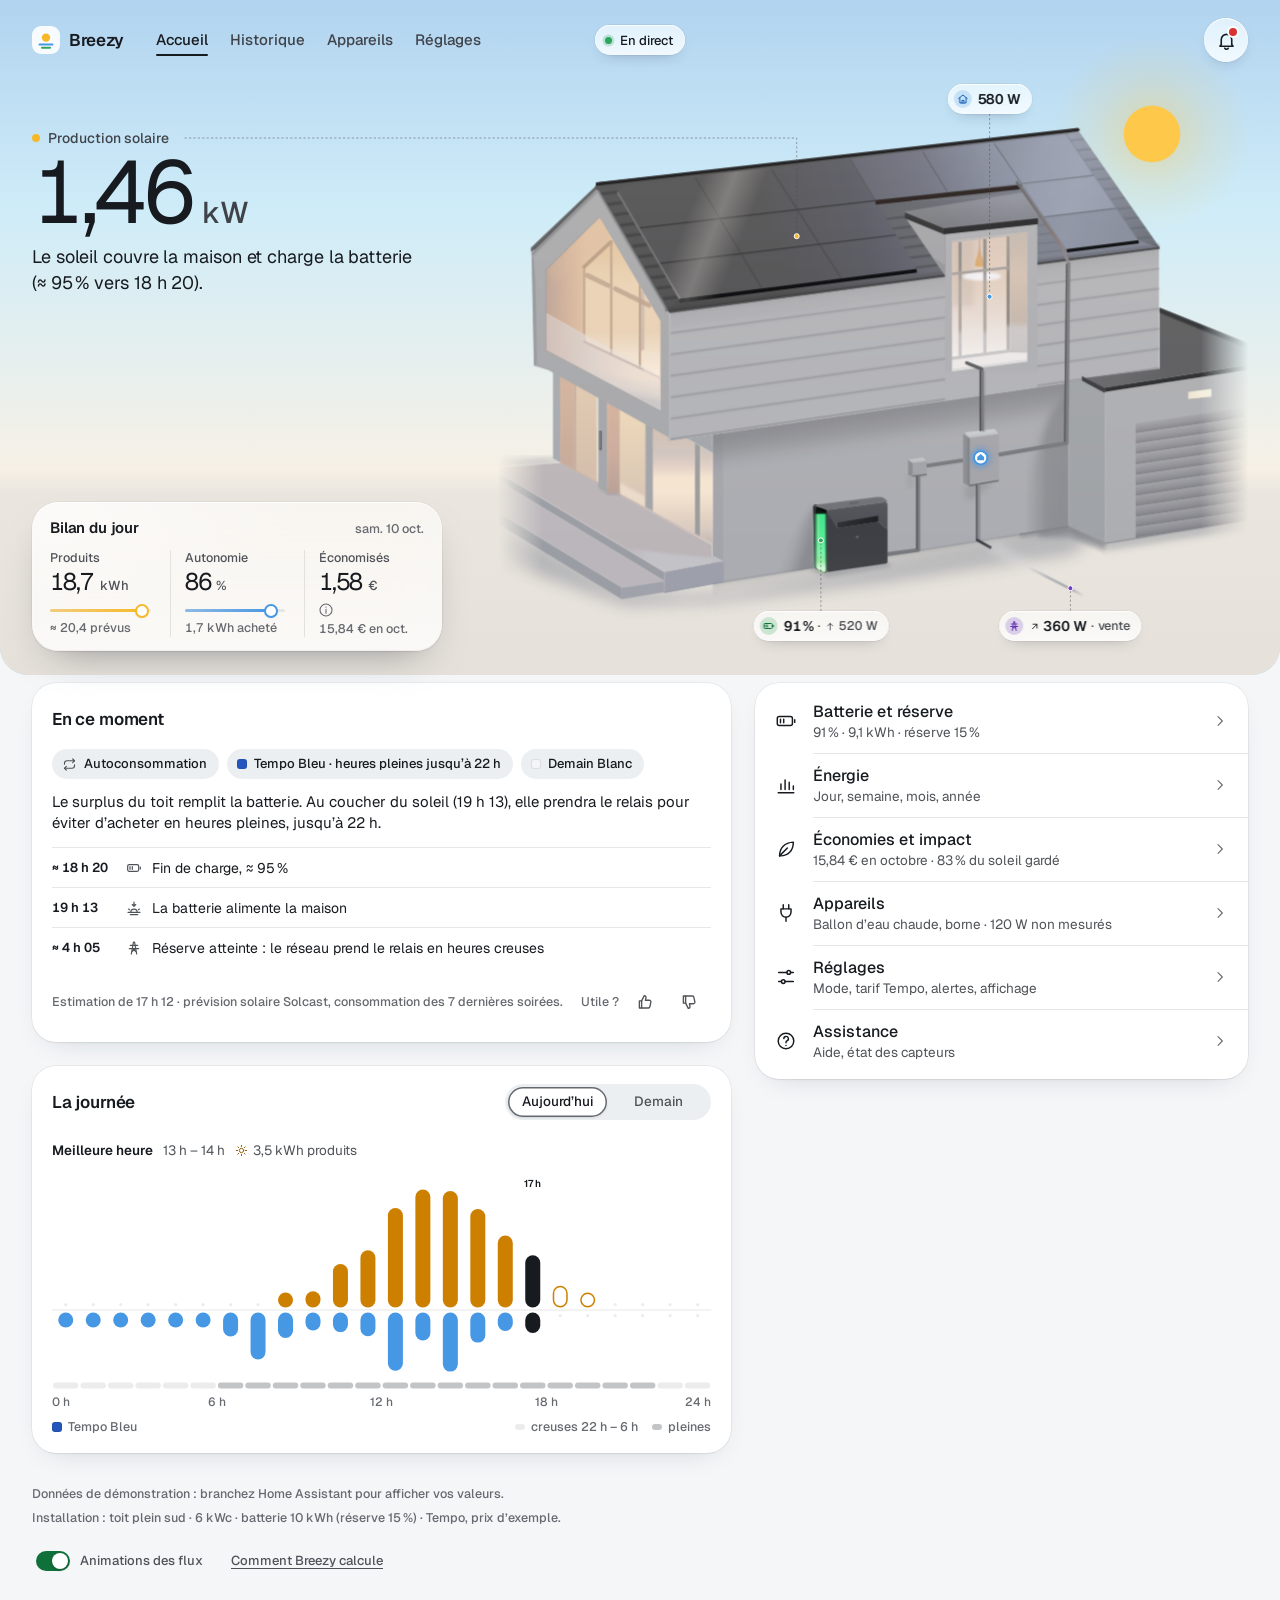
==== commit 48a6c83e: "Finish the redesigned home page after the last QA round - Comet timing back to the S&A-HOME relay (i" ====
--- a/index.html
+++ b/index.html
@@ -47,6 +47,7 @@
   /* énergie : même teinte pour comète, pastille, graphique, icône */
   --soleil: oklch(0.82 0.16 82);
   --soleil-t: oklch(0.52 0.12 70);
+  --soleil-graphe: oklch(0.665 0.15 70);       /* barres du graphique : ≥ 3:1 sur la carte blanche (le héros garde --soleil) */
   --maison: oklch(0.66 0.14 250);
   --maison-t: oklch(0.48 0.15 256);
   --batterie: oklch(0.64 0.15 152);
@@ -77,7 +78,7 @@
     --filet: oklch(0.96 0.004 260 / .10);
     --piste: oklch(0.96 0.004 260 / .12);
     --soleil: oklch(0.86 0.15 85);
-    --soleil-t: oklch(0.86 0.15 85);
+    --soleil-t: oklch(0.86 0.15 85); --soleil-graphe: oklch(0.86 0.15 85);
     --maison: oklch(0.80 0.11 240);
     --maison-t: oklch(0.80 0.11 240);
     --batterie: oklch(0.74 0.15 152);
@@ -100,7 +101,7 @@
   --filet: oklch(0.96 0.004 260 / .10);
   --piste: oklch(0.96 0.004 260 / .12);
   --soleil: oklch(0.86 0.15 85);
-  --soleil-t: oklch(0.86 0.15 85);
+  --soleil-t: oklch(0.86 0.15 85); --soleil-graphe: oklch(0.86 0.15 85);
   --maison: oklch(0.80 0.11 240);
   --maison-t: oklch(0.80 0.11 240);
   --batterie: oklch(0.74 0.15 152);
@@ -390,16 +391,23 @@
 .bm-b { display: flex; flex-direction: column; align-items: flex-start; gap: 2px; padding: 0; margin: 0; border: 0; background: none; text-align: left; border-radius: 8px; min-width: 0; }
 .bm-b::after { content: ""; position: absolute; inset: -6px 0; border-radius: 12px; }
 .bm-b:hover .bm-v { color: color-mix(in oklch, var(--encre) 80%, var(--c)); }
-.bm-l { max-width: 100%; font: 500 12.5px/16px var(--police); color: var(--encre-2); overflow-wrap: break-word; }
-.bm-v { max-width: 100%; font-weight: 400; font-size: clamp(19px, 6.2vw, 24px); line-height: 28px; letter-spacing: -.04em; color: var(--encre); }
+.bm-l { max-width: 100%; font: 500 12.5px/16px var(--police); color: var(--encre-2); }
+.bm-v { max-width: 100%; white-space: nowrap; font-weight: 400; font-size: clamp(19px, 6.2vw, 24px); line-height: 28px; letter-spacing: -.04em; color: var(--encre); }
 .bm-v .u { font-size: 13px; letter-spacing: 0; color: var(--encre-2); margin-left: 3px; }
 .bm-p { position: relative; display: block; height: 3px; margin: 9px 5px 0 0; border-radius: 999px; background: var(--piste); }
 .bm-p i { position: absolute; left: 0; top: 0; bottom: 0; width: calc(var(--v, 0) * 1%); border-radius: inherit; background: linear-gradient(90deg, color-mix(in oklch, var(--c) 55%, transparent), var(--c)); transition: width 1.2s cubic-bezier(.2, .7, .2, 1); }
 .bm-p i::after { content: ""; position: absolute; right: -5px; top: 50%; width: 10px; height: 10px; margin-top: -5px; border-radius: 50%; background: var(--surface); box-shadow: 0 0 0 2px var(--c), 0 1px 3px oklch(.25 .02 260 / .3); }
-.bm-s { margin-top: 8px; font: 500 12.5px/16px var(--police); color: var(--encre-3); white-space: nowrap; font-feature-settings: normal; font-variant-numeric: proportional-nums; }
-.bm-s .court, .bm-s.court .long { display: none; }
-.bm-s.court .court { display: inline; }
-.bm-s.libre { white-space: normal; overflow-wrap: anywhere; }                 /* repli (texte agrandi) : la ligne passe à la ligne plutôt que de déborder */
+/* Sous-lignes : chiffres tabulaires (la forme choisie dépend de la largeur, jamais des chiffres affichés).
+   f1 longue, f2 courte (une ligne), f3 : le nombre puis le mot sur une seconde ligne voulue, dans les trois colonnes à la fois */
+.bm-s { margin-top: 8px; font: 500 12.5px/16px var(--police); color: var(--encre-3); white-space: nowrap; font-variant-numeric: tabular-nums; }
+.bm-s > span { display: none; }
+.bm-s.f1 > .f1, .bm-s.f2 > .f2 { display: inline; }
+.bm-s.f3 > .f3 { display: flex; flex-direction: column; }
+.bm-s.libre { white-space: normal; hyphens: auto; }                           /* texte très agrandi : retour à la ligne entre les mots */
+/* texte agrandi : les libellés ne tiennent plus sur trois colonnes → une rangée par mesure, jamais de mot coupé */
+.bilan-cols.rangees { grid-template-columns: minmax(0, 1fr); row-gap: 12px; }
+.bilan-cols.rangees .bm + .bm { border-left: 0; border-top: 1px solid var(--filet); padding-top: 12px; }
+.bilan-cols.rangees .bm-v { white-space: normal; }
 .bm-i { position: relative; z-index: 2; display: grid; place-items: center; width: 16px; height: 16px; margin: 2px 0 -5px -1px; padding: 0; border: 0; border-radius: 50%; background: none; color: var(--encre-3); }
 .bm-i::before { content: ""; position: absolute; inset: -14px; }
 .bm-i .ic { width: 16px; height: 16px; stroke-width: 1.6; }
@@ -423,11 +431,13 @@
 .lead[hidden] { display: none; }
 .explique { margin-top: 12px; font: 400 15px/21px var(--police); color: var(--encre); text-wrap: pretty; }
 .explique + .explique { margin-top: 8px; }
-.ensuite { margin-top: 14px; border-top: 1px solid var(--filet); }
-.ensuite li { display: grid; grid-template-columns: 64px 16px minmax(0, 1fr); align-items: center; gap: 10px; min-height: 40px; padding: 6px 0; border-bottom: 1px solid var(--filet); }
+/* colonne des heures à la taille de son contenu (texte agrandi ou espacé : l'heure ne recouvre jamais l'icône) ; sous-grille : icônes alignées d'une ligne à l'autre */
+.ensuite { display: grid; grid-template-columns: minmax(64px, max-content) 16px minmax(0, 1fr); column-gap: 10px; margin-top: 14px; border-top: 1px solid var(--filet); }
+.ensuite[hidden] { display: none; }
+.ensuite li { display: grid; grid-column: 1 / -1; grid-template-columns: minmax(64px, max-content) 16px minmax(0, 1fr); grid-template-columns: subgrid; align-items: center; gap: 10px; min-height: 40px; padding: 6px 0; border-bottom: 1px solid var(--filet); }
 .ensuite li:last-child { border-bottom: 0; }
 .ensuite time, .ensuite .t { font: 600 13px/16px var(--police); font-variant-numeric: tabular-nums; color: var(--encre); white-space: nowrap; }
-.ensuite .t.long { white-space: normal; grid-column: 1 / span 1; font-size: 12.5px; }
+.ensuite .t.long { white-space: normal; grid-column: 1 / span 1; max-width: 5.2em; font-size: 12.5px; }
 .ensuite .ic { width: 16px; height: 16px; color: var(--encre-2); }
 .ensuite .x { font: 400 14px/20px var(--police); color: var(--encre); }
 .avis-ligne { display: flex; flex-wrap: wrap; align-items: center; justify-content: space-between; gap: 4px 12px; margin-top: 12px; }
@@ -462,9 +472,9 @@
 .courbe { position: relative; margin-top: 6px; touch-action: pan-y; cursor: crosshair; border-radius: 12px; }
 .courbe svg { display: block; width: 100%; height: auto; overflow: visible; }
 .courbe .ligne0 { stroke: var(--filet); stroke-width: 1; }
-.courbe .c-p { fill: var(--soleil); }
+.courbe .c-p { fill: var(--soleil-graphe); }
 .courbe .c-m { fill: var(--maison); }
-.courbe .c-f { fill: none; stroke: var(--soleil); stroke-width: 1.5; }
+.courbe .c-f { fill: none; stroke: var(--soleil-graphe); stroke-width: 1.5; }
 .courbe .c-now { fill: var(--encre); }
 .courbe .c-0 { fill: var(--piste); }
 .courbe .repere { font: 600 10px/1 var(--police); fill: var(--encre); }
@@ -483,8 +493,8 @@
 .dem-titre b { font-weight: 600; }
 .dem-caps { margin-top: 12px; }
 .dem-caps svg { display: block; width: 100%; height: auto; overflow: visible; }
-.dem-caps .c-f { fill: none; stroke: var(--soleil); stroke-width: 1.4; }
-.dem-caps .c-p { fill: var(--soleil); }
+.dem-caps .c-f { fill: none; stroke: var(--soleil-graphe); stroke-width: 1.5; }
+.dem-caps .c-p { fill: var(--soleil-graphe); }
 .dem-caps .c-0 { fill: var(--piste); }
 .dem-caps .plage { stroke: var(--encre); stroke-width: 1.2; fill: none; }
 .dem-caps .plage-t { font: 600 12px/1 var(--police); fill: var(--encre); }
@@ -547,8 +557,9 @@
 .fiche p { margin-top: 8px; font: 400 15px/21px var(--police); }
 .fiche .note { margin-top: 8px; }
 .fiche-liste { margin-top: 10px; border-top: 1px solid var(--filet); }
-.fiche-liste li { display: flex; justify-content: space-between; gap: 16px; padding: 11px 0; border-bottom: 1px solid var(--filet); font: 400 15px/21px var(--police); }
-.fiche-liste li b { font-weight: 600; white-space: nowrap; }
+/* la valeur reste à droite ; si elle ne tient pas à côté du libellé (écran étroit, texte agrandi), elle passe dessous et se replie entre les mots */
+.fiche-liste li { display: flex; flex-wrap: wrap; justify-content: space-between; gap: 2px 16px; padding: 11px 0; border-bottom: 1px solid var(--filet); font: 400 15px/21px var(--police); }
+.fiche-liste li b { min-width: 0; margin-left: auto; font-weight: 600; text-align: right; }
 .empile { display: flex; height: 10px; margin-top: 12px; border-radius: 999px; overflow: hidden; gap: 2px; background: var(--piste); }
 .empile i { display: block; height: 100%; background: var(--c); }
 .leg-empile { display: grid; gap: 6px; margin-top: 10px; }
@@ -622,6 +633,7 @@
   *, *::before, *::after { animation: none !important; transition: none !important; }
 }
 .calme .etoiles .tw, .calme .nuages, .calme .pluie, .calme .ancre.pouls { animation: none !important; }
+#hero.fige, #hero.fige * { animation-play-state: paused !important; }      /* héros hors écran ou onglet caché */
 
 /* ================================================================ COULEURS FORCÉES (Windows contraste élevé) === */
 @media (forced-colors: active) {
@@ -633,6 +645,7 @@
   .une-k { position: relative; z-index: 1; }           /* le fond imposé de la ligne du chiffre ne masque plus son intitulé */
   .bm-p, .bm-p i { forced-color-adjust: none; }
   .capsule .pt, .une-k i, .pastel { forced-color-adjust: none; }
+  .pastille-n { forced-color-adjust: none; background: Highlight; box-shadow: 0 0 0 2px Canvas, 0 0 0 3px CanvasText; }   /* point d'alerte non lue : visible sur le fond imposé */
 }
 </style>
 </head>
@@ -1404,7 +1417,9 @@
   veille_orage: { active: false, source: 'Vigilance Météo-France' },
   instantane: { production: 1.46, maison: 0.58, batterie: 0.52, reseau: -0.36, batterie_pct: 91, maison_15min: 0.61 },  // 1,46 − 0,52 − 0,36 = 0,58
   jour: { production: 18.7, maison: 12.2, autoconso_directe: 8.6, charge_batterie: 6.9, decharge_batterie: 1.9,
-          export: 3.2, import: 1.7, economies_eur: 1.58, export_eur: 0.13, import_eur: 0.22, pic: { kW: 3.62, heure: '13:20' } },
+          export: 3.2, import: 1.7, economies_eur: 1.58, export_eur: 0.13, import_eur: 0.26, pic: { kW: 3.62, heure: '13:20' } },
+  // € au prix de chaque heure (Tempo bleu) : la nuit (0 h – 6 h, HC) la batterie couvre la maison (1,73 kWh), puis 0,17 kWh après 6 h (HP) ;
+  // le réseau prend le relais avant le soleil, en HP : achats 1,7 × 0,1552 = 0,26 € ; économies 8,6 × 0,1552 + 1,73 × 0,1288 + 0,17 × 0,1552 = 1,58 €
   mois: { economies_eur: 15.84, depuis: '2026-10-01' },
   prevision: { conso_soiree_kW: 0.9 },          // moyenne des 7 dernières soirées (statistiques HA)
   // Courbes au pas de 30 min depuis 0 h (kW). null = créneau pas encore mesuré.
@@ -1419,7 +1434,7 @@
   appareils: [ { nom: 'Ballon d’eau chaude', type: 'ballon', kW: 0, kWh_jour: 2.1 }, { nom: 'Borne de la voiture', type: 've', kW: 0, kWh_jour: 0 } ],
   non_mesure_kW: 0.12,
   lumieres: 'auto',                             // 'auto' = selon l'heure ; sinon l'état des light.* : { pignon, baies, lucarne, applique, tranchee }
-  notifications: [ { titre: 'Batterie pleine hier à 16 h 05', quand: '2026-10-09T16:05:00+02:00', lu: false } ],
+  notifications: [ { titre: 'Batterie pleine hier à 16\u00a0h\u00a005', quand: '2026-10-09T16:05:00+02:00', lu: false } ],
   moments: [],                                  // P1 : « La batterie a tenu la coupure du 3 mars : 2 h 14 sans réseau. »
 
   /* Aperçus de développement uniquement (index.html?apercu=…), à retirer au branchement de Home Assistant.
@@ -1431,20 +1446,21 @@
     maison_soiree: [0.95, 1.35, 1.72, 2.0, 1.65, 1.02, 1.05, 0.95, 0.85, 0.77, 0.66, 0.6, 0.45],   // de 17 h 30 à 23 h 30
     midi: {
       horodatage: '2026-10-10T13:24:00+02:00',
-      instantane: { production: 3.36, maison: 0.66, batterie: 0.9, reseau: -1.8, batterie_pct: 47 },                 // 3,36 − 0,90 − 1,80 = 0,66
-      jour: { production: 7.8, maison: 8.5, autoconso_directe: 4.9, charge_batterie: 2.5, decharge_batterie: 1.9, export: 0.4, import: 1.7, economies_eur: 1.01 },
+      // la batterie prend presque tout le surplus (2,5 kW) ; seul le reste part au réseau
+      instantane: { production: 3.36, maison: 0.66, batterie: 2.5, reseau: -0.2, batterie_pct: 50 },                  // 3,36 − 2,50 − 0,20 = 0,66
+      jour: { production: 7.8, maison: 8.5, autoconso_directe: 4.9, charge_batterie: 2.8, decharge_batterie: 1.9, export: 0.1, import: 1.7, economies_eur: 1.01, import_eur: 0.26 },
       mois: { economies_eur: 15.27, depuis: '2026-10-01' }
     },
     soir: {
       horodatage: '2026-10-10T19:34:00+02:00',
       instantane: { production: 0, maison: 1.62, batterie: -1.62, reseau: 0, batterie_pct: 76 },                    // 0 + 1,62 + 0 = 1,62
-      jour: { production: 20.5, maison: 15.5, autoconso_directe: 10.0, charge_batterie: 7.3, decharge_batterie: 3.8, export: 3.2, import: 1.7, economies_eur: 2.09 },
-      mois: { economies_eur: 16.35, depuis: '2026-10-01' }
+      jour: { production: 20.5, maison: 15.5, autoconso_directe: 10.0, charge_batterie: 7.3, decharge_batterie: 3.8, export: 3.2, import: 1.7, economies_eur: 2.10, import_eur: 0.26 },
+      mois: { economies_eur: 16.36, depuis: '2026-10-01' }
     },
     nuit: {
       horodatage: '2026-10-10T22:36:00+02:00',
       instantane: { production: 0, maison: 0.66, batterie: -0.66, reseau: 0, batterie_pct: 45 },                    // 0 + 0,66 = 0,66
-      jour: { production: 20.5, maison: 18.6, autoconso_directe: 10.0, charge_batterie: 7.3, decharge_batterie: 6.9, export: 3.2, import: 1.7, economies_eur: 2.56 },
+      jour: { production: 20.5, maison: 18.6, autoconso_directe: 10.0, charge_batterie: 7.3, decharge_batterie: 6.9, export: 3.2, import: 1.7, economies_eur: 2.56, import_eur: 0.26 },
       mois: { economies_eur: 16.82, depuis: '2026-10-01' }
     },
     achat: {                                    // nouvelle journée (11 oct.) : compteurs depuis minuit ; encore en heures creuses (5 h 50 < 6 h)
@@ -1454,8 +1470,9 @@
       soleil: { lever: '08:06', coucher: '19:11', lever_demain: '08:08', coucher_demain: '19:09', elevation: null },
       instantane: { production: 0, maison: 0.48, batterie: 0, reseau: 0.48, batterie_pct: 15, maison_15min: 0.47 },   // 0 − 0 + 0,48 = 0,48
       // la batterie finit le 10 à ≈ 36 % ; elle descend à sa réserve (15 %) vers 4 h 10, puis le réseau prend le relais
-      jour: { production: 0, maison: 2.9, autoconso_directe: 0, charge_batterie: 0, decharge_batterie: 2.1, export: 0, import: 0.8, economies_eur: 0.27 },
+      jour: { production: 0, maison: 2.9, autoconso_directe: 0, charge_batterie: 0, decharge_batterie: 2.1, export: 0, import: 0.8, economies_eur: 0.27, import_eur: 0.10 },
       mois: { economies_eur: 17.21, depuis: '2026-10-01' },
+      notifications: [{ titre: 'Batterie à sa réserve (15\u202f%) à 4\u00a0h\u00a010\u00a0: le réseau prend le relais en heures creuses', quand: '2026-10-11T04:10:00+02:00', lu: false }],
       meteo: { maintenant: { ciel: 'clair', temperature_C: 9 },
                demain: { date: '2026-10-12', ciel: 'Éclaircies', production_kWh: 15.8, creneau: ['12:30', '15:00'],
                          prevision_h: [0, 0, 0, 0, 0, 0, 0, 0, 0.1, 0.45, 1.0, 1.6, 2.2, 2.6, 2.5, 2.1, 1.5, 0.95, 0.35, 0.03, 0, 0, 0, 0] } }
@@ -1463,16 +1480,16 @@
     coupure: {
       horodatage: '2026-10-10T20:05:00+02:00', reseau_etat: 'coupure', coupure: { depuis: '2026-10-10T19:52:00+02:00' },
       instantane: { production: 0, maison: 0.8, batterie: -0.8, reseau: 0, batterie_pct: 68, maison_15min: 0.8 },     // 0 + 0,80 = 0,80
-      jour: { production: 20.5, maison: 16.3, autoconso_directe: 10.0, charge_batterie: 7.3, decharge_batterie: 4.6, export: 3.2, import: 1.7, economies_eur: 2.22 },
+      jour: { production: 20.5, maison: 16.3, autoconso_directe: 10.0, charge_batterie: 7.3, decharge_batterie: 4.6, export: 3.2, import: 1.7, economies_eur: 2.22, import_eur: 0.26 },
       mois: { economies_eur: 16.48, depuis: '2026-10-01' },
-      notifications: [{ titre: 'Coupure réseau à 19 h 52 : la batterie alimente la maison', quand: '2026-10-10T19:52:00+02:00', lu: false }]
+      notifications: [{ titre: 'Coupure réseau à 19\u00a0h\u00a052\u00a0: la batterie alimente la maison', quand: '2026-10-10T19:52:00+02:00', lu: false }]
     },
     horsligne: {
       horodatage: '2026-10-10T14:02:00+02:00',
       fraicheur: { derniere_maj: '2026-10-10T14:02:00+02:00', age_s: 11400, connecte: false, source: 'Home Assistant' },
-      instantane: { production: 3.1, maison: 0.7, batterie: 1.2, reseau: -1.2, batterie_pct: 53 },                   // 3,10 − 1,20 − 1,20 = 0,70
-      jour: { production: 10.0, maison: 9.0, autoconso_directe: 5.4, charge_batterie: 3.1, decharge_batterie: 1.9, export: 1.5, import: 1.7, economies_eur: 1.08 },
-      mois: { economies_eur: 15.34, depuis: '2026-10-01' }
+      instantane: { production: 3.1, maison: 0.7, batterie: 2.3, reseau: -0.1, batterie_pct: 65 },                   // 3,10 − 2,30 − 0,10 = 0,70
+      jour: { production: 10.0, maison: 9.0, autoconso_directe: 5.4, charge_batterie: 4.3, decharge_batterie: 1.9, export: 0.3, import: 1.7, economies_eur: 1.09, import_eur: 0.26 },
+      mois: { economies_eur: 15.35, depuis: '2026-10-01' }
     }
   }
 };
@@ -1495,9 +1512,21 @@
 const pLong = kw => {
   const p = puissance(kw);
   if (!p.u) return 'non mesuré';
-  if (p.u === 'W') return `${p.n.replace(NNBSP, ' ')} watt${p.w >= 2 ? 's' : ''}`;
-  return `${p.n} kilowatt${Math.abs(kw) >= 2 ? 's' : ''}`;
+  return `${p.n.replace(NNBSP, ' ')} ${accord(nbAffiche(kw), p.u === 'W' ? 'watt' : 'kilowatt')}`;
 };
+/* nombre tel qu'il est lu (watts arrondis, ou kW à 2 décimales) : sert à l'accord du mot et du participe */
+const nbAffiche = kw => { const p = puissance(kw); return p.u === 'W' ? (p.n === '0' ? 0 : p.w || 10) : Math.round(Math.abs(kw) * 100) / 100; };
+const pLongAccord = (kw, participe) => `${pLong(kw)} ${accord(nbAffiche(kw), participe)}`;
+/* durée lue : « 1 heure 30 », « 2 heures », « 45 minutes » */
+const dureeLongue = h => {
+  if (!fini(h)) return '—';
+  const m = Math.round(h * 60 / 5) * 5, H = Math.floor(m / 60), M = m % 60;
+  return H ? `${H} ${accord(H, 'heure')}${M ? ` ${M}` : ''}` : `${M} ${accord(M, 'minute')}`;
+};
+/* accord à la française : pluriel à partir de 2 (1,7 kilowattheure acheté, 1,58 euro, 1 heure, 2 heures),
+   sur la valeur telle qu'elle est affichée (arr) */
+const arr = (v, d) => fini(v) ? Math.round(v * 10 ** d) / 10 ** d : 0;
+const accord = (n, sing, plur = sing + 's') => Math.abs(n) >= 2 ? plur : sing;
 const kWh = v => fini(v) ? nombre(v, 1) : '—';
 const euros = v => fini(v) ? nombre(v, 2) : '—';
 const pct = v => fini(v) ? new Intl.NumberFormat('fr-FR', { maximumFractionDigits: 0 }).format(v) : '—';
@@ -1668,7 +1697,8 @@
   return { option: tf.option || 'tempo', couleur, periode: hc ? 'HC' : 'HP', hc, fin, prix: tf.prix?.[couleur]?.[hc ? 'hc' : 'hp'] ?? null };
 }
 
-/* Fin de charge de la batterie : suit la prévision solaire (l'excédent sur la consommation actuelle). */
+/* Fin de charge de la batterie : suit la prévision solaire (l'excédent sur la consommation actuelle),
+   jusqu'à la puissance maximale de la batterie ; au-delà de 90 %, charge lente (≈ 10 % de cette puissance), comme le fait le BMS. */
 function finDeCharge(e, h, soleil) {
   const i = e.instantane, inst = e.installation, b = i.batterie;
   const besoin = (100 - i.batterie_pct) / 100 * inst.batterie_kWh;
@@ -1676,12 +1706,15 @@
   const prev = (c.prevision || []).map((v, k) => v == null ? null : [k * pas_h, v]).filter(x => x && x[0] > h);
   if (!soleil || !prev.length) return { pleine: h + besoin / b, socFin: null, finCharge: null };
   const pts = [[h, i.production], ...prev], appoint = Math.max(0, i.reseau), dt = 1 / 12;
+  // charge lente : celle mesurée si la batterie y est déjà, sinon 10 % de la puissance maximale
+  const kWmax = Math.max(b, inst.batterie_kW_max ?? b), lent = i.batterie_pct >= 90 ? b : 0.1 * kWmax;
   let kwh = 0, finCharge = h;
   for (let k = 0; k < pts.length - 1; k++) {
     const [t0, p0] = pts[k], [t1, p1] = pts[k + 1];
     for (let t = t0; t < t1 - 1e-9; t += dt) {
       const d = Math.min(dt, t1 - t), pr = p0 + (p1 - p0) * (t + d / 2 - t0) / (t1 - t0);
-      const charge = Math.min(b, Math.max(0, pr - i.maison) + appoint);
+      const plafond = i.batterie_pct + 100 * kwh / inst.batterie_kWh >= 90 ? lent : kWmax;
+      const charge = Math.min(plafond, Math.max(0, pr - i.maison) + appoint);
       if (charge > 0 && kwh + charge * d >= besoin) return { pleine: t + (besoin - kwh) / charge, socFin: null, finCharge: null };
       kwh += charge * d;
       if (charge > 0) finCharge = t + d;
@@ -1710,7 +1743,7 @@
     else if (nom === 'maison') phase = 'sor';
     else if (nom === 'batterie') phase = v > 0 ? 'sor' : 'ent inv';
     else phase = v < 0 ? 'sor' : 'ent inv';
-    out[nom] = { actif, phase, kW: a, u, signe: Math.sign(v) };
+    out[nom] = { actif, phase, kW: a, u };
   }
   return out;
 }
@@ -1763,9 +1796,8 @@
   const enCours = c.prevision?.[kNow] ?? (c.production?.[kNow] != null || p > 0 ? p : 0);
   const reste = (c.prevision || []).reduce((a, v, k) => a + (v != null && k > kNow ? v * pas : 0), 0) + (h < coucher ? enCours * finCreneau : 0);
   const flux = calculerFlux(e, horsligne, coupure, aBatterie);
-  return { date, h, lever, coucher, midiSol, E, matin, cle, progres, age, horsligne, derniere, coupure, aBatterie, mode_une, tarif,
-    pleine, socFin, finCharge, P15, utile, tenue_h, finTenue, tenue_reduite_h, autonomie, autoconso, evite, economies, economiesEstimees, prixHP, reste, flux, soc,
-    kWmax: Math.max(inst.puissanceCrete_kWc ?? 0, inst.batterie_kW_max ?? 0, 3) };
+  return { date, h, lever, coucher, E, matin, cle, progres, age, horsligne, derniere, coupure, aBatterie, mode_une, tarif,
+    pleine, socFin, finCharge, P15, utile, tenue_h, finTenue, tenue_reduite_h, autonomie, autoconso, evite, economies, economiesEstimees, reste, flux, soc };
 }
 
 /* ================================================================ TEXTES === */
@@ -1957,7 +1989,8 @@
     soleil: { k: 'Production solaire', c: 'var(--soleil)', v: i.production, fiche: 'soleil', ancre: A.PANNEAUX, sr: 'Ouvrir le détail du soleil' },
     maison: { k: 'La maison consomme', c: 'var(--maison)', v: i.maison, fiche: 'maison', ancre: A.LUCARNE, sr: 'Ouvrir le détail de la maison' },
     coupure: { k: 'Coupure réseau', c: 'var(--alerte)', fiche: 'batterie', sr: 'Ouvrir le détail de la batterie' },
-    horsligne: { k: `Hors ligne · ${heureTxt(d.derniere)}`, c: 'var(--ciel-encre-2)', fiche: 'statut', sr: 'Ouvrir l’état des capteurs' }
+    // hors ligne : le surtitre nomme la source du chiffre figé (sa pastille disparaît)
+    horsligne: { k: `Hors ligne · ${(MEMO.derniereUneMode || 'soleil') === 'soleil' ? 'soleil' : 'maison'} à ${heureTxt(d.derniere)}`, c: 'var(--ciel-encre-2)', fiche: 'statut', sr: 'Ouvrir l’état des capteurs' }
   };
   const M = modes[d.mode_une];
   une.dataset.fiche = M.fiche;
@@ -1968,15 +2001,25 @@
   if (d.mode_une === 'coupure') {
     const t = d.tenue_h != null ? Math.round(d.tenue_h * 12) * 5 : null;
     html = t == null ? '—' : `${Math.floor(t / 60)}<span class="u mid">h</span>${String(t % 60).padStart(2, '0')}`;
-    srv = t == null ? 'autonomie inconnue' : `${duree(d.tenue_h).replace(NBSP + 'h' + NBSP, ' heures ').replace(NBSP + 'h', ' heures')} d’autonomie sur batterie`;
-  } else {
-    const v = d.mode_une === 'horsligne' ? (MEMO.derniereUne ?? i.production) : M.v;
+    srv = t == null ? 'autonomie inconnue' : `${dureeLongue(d.tenue_h)} d’autonomie sur batterie`;
+  } else if (d.mode_une === 'horsligne') {
+    // hors ligne : le dernier chiffre connu reste, figé ; son filet le relie à sa source (la pastille de cette source disparaît)
+    const fige = MEMO.derniereUneMode || 'soleil';
+    const v = MEMO.derniereUne ?? (fige === 'soleil' ? i.production : i.maison);
     const pw = puissance(v);
     html = pw.u ? unite(pw.n, pw.u) : pw.n;
     num = pw;
-    srv = `${pLong(v)}`;
-  }
-  if (d.mode_une !== 'horsligne') MEMO.derniereUne = d.mode_une === 'soleil' ? i.production : d.mode_une === 'maison' ? i.maison : MEMO.derniereUne;
+    srv = `${pLong(v)}, dernière valeur connue`;
+    Object.assign(M, { ancre: modes[fige].ancre, cFil: modes[fige].c });
+    MEMO.uneFige = fige;
+  } else {
+    const pw = puissance(M.v);
+    html = pw.u ? unite(pw.n, pw.u) : pw.n;
+    num = pw;
+    srv = `${pLong(M.v)}`;
+  }
+  if (d.mode_une === 'soleil' || d.mode_une === 'maison') { MEMO.derniereUne = M.v; MEMO.derniereUneMode = d.mode_une; }
+  if (d.mode_une !== 'horsligne') MEMO.uneFige = null;
   // décompte : seulement si la valeur bouge d'au moins 2 %
   const el = $('une-v');
   if (num && UNE_VAL && UNE_VAL.u === num.u && fini(UNE_VAL.x) && !immobile() && Math.abs(num.w - UNE_VAL.w) / Math.max(UNE_VAL.w, 1) >= .02) {
@@ -1995,8 +2038,8 @@
   PHRASE = phrase(e, d);
   const ph = $('une-phrase');
   if (!ph.dataset.choix || ph.textContent !== PHRASE[ph.dataset.choix]) ph.textContent = PHRASE[ph.dataset.choix || 'longue'];
-  MEMO.ancreUne = d.mode_une === 'soleil' || d.mode_une === 'maison' ? M.ancre : null;
-  MEMO.couleurUne = M.c;
+  MEMO.ancreUne = M.ancre || null;
+  MEMO.couleurUne = M.cFil || M.c;
   rendrePastilles(e, d);
 }
 
@@ -2012,13 +2055,13 @@
   const pSol = { id: 'soleil', place: 'ciel', ancre: A.PANNEAUX_G, c: 'var(--soleil)', ct: 'var(--soleil-t)', g: icone('soleil') };
   if (perime) Object.assign(pSol, { long: avecHeure(pTxt(i.production), ''), court: [pTxt(i.production), ''], cls: 'perime', label: `Soleil${NBSP}: ${pLong(i.production)} à ${h0}, dernière valeur connue. Ouvrir le détail` });
   else if (!F.soleil.actif) Object.assign(pSol, { long: [pTxt(0), `${sep}au repos`], court: ['', 'au repos'], cls: 'repos', label: `Soleil${NBSP}: panneaux au repos. Ouvrir le détail` });
-  else Object.assign(pSol, { long: [pTxt(i.production), ''], court: [pTxt(i.production), ''], cls: '', label: `Soleil${NBSP}: ${pLong(i.production)} produits. Ouvrir le détail` });
+  else Object.assign(pSol, { long: [pTxt(i.production), ''], court: [pTxt(i.production), ''], cls: '', label: `Soleil${NBSP}: ${pLongAccord(i.production, 'produit')}. Ouvrir le détail` });
   // Maison
   const pMai = { id: 'maison', place: 'ciel', ancre: A.LUCARNE, c: 'var(--maison)', ct: 'var(--maison-t)', g: icone('maison') };
   const mNon = !fini(i.maison);
   Object.assign(pMai, {
     long: perime ? avecHeure(pTxt(i.maison), '') : [mNon ? 'non mesuré' : pTxt(i.maison), ''], court: [mNon ? 'non mesuré' : pTxt(i.maison), ''],
-    cls: perime ? 'perime' : '', label: mNon ? 'Maison : consommation non mesurée. Ouvrir le détail' : `Maison${NBSP}: ${pLong(i.maison)} consommés${perime ? ` à ${h0}, dernière valeur connue` : ''}. Ouvrir le détail`
+    cls: perime ? 'perime' : '', label: mNon ? 'Maison : consommation non mesurée. Ouvrir le détail' : `Maison${NBSP}: ${pLongAccord(i.maison, 'consommé')}${perime ? ` à ${h0}, dernière valeur connue` : ''}. Ouvrir le détail`
   });
   // Batterie
   const inst = e.installation || {}, stock = d.soc / 100 * (inst.batterie_kWh ?? 0);
@@ -2029,7 +2072,7 @@
   else if (F.batterie.actif && b > 0) { bS = `${sep}${fleche('haut')}${pTxt(b)}`; bC = `${fleche('haut')}${pTxt(b)}`; bLab = `en charge à ${pLong(b)}`; }
   else if (F.batterie.actif && b < 0) { bS = `${sep}${fleche('bas')}${pTxt(b)}`; bC = `${fleche('bas')}${pTxt(b)}`; bLab = `en décharge à ${pLong(b)}`; }
   else { bS = `${sep}au repos`; bC = ''; bLab = 'au repos'; }
-  Object.assign(pBat, { long: [socTxt, bS], court: [socTxt, bC], cls: perime ? 'perime' : '', label: `Batterie${NBSP}: ${pct(d.soc)} %, ${bLab}, ${nombre(stock, 1)} kilowattheures stockés. Ouvrir le détail` });
+  Object.assign(pBat, { long: [socTxt, bS], court: [socTxt, bC], cls: perime ? 'perime' : '', label: `Batterie${NBSP}: ${pct(d.soc)} %, ${bLab}, ${nombre(stock, 1)} ${accord(arr(stock, 1), 'kilowattheure')} ${accord(arr(stock, 1), 'stocké')}. Ouvrir le détail` });
   // Réseau
   const pRes = { id: 'reseau', place: 'sol', ancre: A.RESEAU, c: 'var(--reseau)', ct: 'var(--reseau-t)', g: icone('reseau') };
   if (d.coupure) Object.assign(pRes, { long: ['coupé', ''], court: ['coupé', ''], cls: 'coupe', g: icone('reseauCoupe'), label: `Réseau${NBSP}: coupé depuis ${e.coupure?.depuis ? heureTxt(heureLocale(e.coupure.depuis, e.fuseau).h) : '—'}. Ouvrir le détail` });
@@ -2038,13 +2081,16 @@
   else if (F.reseau.actif && r > 0) Object.assign(pRes, { long: [`${fleche('achat')}${pTxt(r)}`, `${sep}achat`], court: [`${fleche('achat')}${pTxt(r)}`, ''], cls: '', label: `Réseau${NBSP}: achat de ${pLong(r)}. Ouvrir le détail` });
   else Object.assign(pRes, { long: [pTxt(0), `${sep}au repos`], court: ['', 'au repos'], cls: 'repos', label: `Réseau${NBSP}: au repos. Ouvrir le détail` });
 
-  if (d.mode_une === 'soleil') L.push(pMai);
-  else if (d.mode_une === 'maison') L.push(pSol);
+  // jamais deux fois la même valeur : la source du chiffre (même figé, hors ligne) n'a pas de pastille
+  const sourceUne = d.mode_une === 'horsligne' ? MEMO.uneFige : d.mode_une;
+  if (sourceUne === 'soleil') L.push(pMai);
+  else if (sourceUne === 'maison') L.push(pSol);
   else L.push(pSol, pMai);
   if (d.aBatterie) L.push(pBat);
   L.push(pRes);
   PASTILLES = L;
-  const ul = $('pastilles');
+  const ul = $('pastilles'), actif = document.activeElement;
+  let perdu = null;
   for (const id of ['soleil', 'maison', 'batterie', 'reseau']) {
     let bt = ul.querySelector(`[data-noeud="${id}"]`);
     if (!bt) {
@@ -2056,7 +2102,7 @@
     }
     const P = L.find(x => x.id === id);
     // pastille absente : tout son <li> sort de la liste (lecteur d'écran), le bouton s'efface en fondu
-    if (!P) { bt.classList.add('cache'); bt.setAttribute('tabindex', '-1'); bt.parentElement.setAttribute('aria-hidden', 'true'); continue; }
+    if (!P) { if (bt === actif) perdu = id; bt.classList.add('cache'); bt.setAttribute('tabindex', '-1'); bt.parentElement.setAttribute('aria-hidden', 'true'); continue; }
     bt.removeAttribute('tabindex'); bt.parentElement.removeAttribute('aria-hidden');
     bt.className = `pill ${P.cls || ''}`.trim();
     bt.style.setProperty('--c', P.c); bt.style.setProperty('--ct', P.ct);
@@ -2065,6 +2111,11 @@
     if (bt.innerHTML !== html) bt.innerHTML = html;
     bt.setAttribute('aria-label', P.label);
   }
+  // la pastille qui avait le focus s'efface (lever ou coucher du soleil) : le focus passe à celle qui la remplace, sinon au chiffre
+  if (perdu) {
+    const rempl = ul.querySelector(`[data-noeud="${perdu === 'maison' ? 'soleil' : 'maison'}"]:not(.cache)`);
+    (rempl || $('une')).focus({ preventScroll: true });
+  }
 }
 function pulserAncre(id) {
   if (immobile()) return;
@@ -2080,7 +2131,11 @@
   // c2 : forme courte (une ligne) quand la barre manque de place ; le chiffre du héros donne déjà le détail en coupure et hors ligne
   if (d.horsligne) ev = { ic: 'horsligne', c: 'oklch(.80 .008 260)', l1: `Hors ligne depuis ${heureTxt(d.derniere)}`, l2: `${e.fraicheur?.source || 'Home Assistant'} ne répond plus`, c2: 'Hors ligne' };
   else if (d.coupure) ev = { ic: 'reseauCoupe', c: 'oklch(.76 .15 27)', l1: 'Coupure réseau', l2: `depuis ${e.coupure?.depuis ? heureTxt(heureLocale(e.coupure.depuis, e.fuseau).h) : '—'} · batterie active`, c2: 'Coupure' };
-  else if (e.tarif?.couleur_demain === 'rouge') ev = { ic: 'alerte', c: 'oklch(.76 .15 27)', l1: 'Tempo rouge demain', l2: `6 h – 22 h${NBSP}: ${nombre(e.tarif?.prix?.rouge?.hp ?? 0, 4)}${NBSP}€/kWh`, c2: 'Rouge demain' };
+  else if (e.tarif?.couleur_demain === 'rouge') {
+    // avant 6 h, couleur_demain désigne le jour Tempo qui commence à 6 h : c'est aujourd'hui
+    const avant6 = d.h < 6;
+    ev = { ic: 'alerte', c: 'oklch(.76 .15 27)', l1: avant6 ? 'Tempo rouge aujourd’hui' : 'Tempo rouge demain', l2: `6${NBSP}h – 22${NBSP}h${NBSP}: ${nombre(e.tarif?.prix?.rouge?.hp ?? 0, 4)}${NBSP}€/kWh`, c2: avant6 ? `Rouge dès 6${NBSP}h` : 'Rouge demain' };
+  }
   else if (e.veille_orage?.active) ev = { ic: 'eclair', c: 'oklch(.86 .15 85)', l1: 'Veille orage active', l2: 'charge à 100 % avant 18 h', c2: 'Veille orage' };
   if (ev) {
     cap.className = `capsule evenement${MEMO.capCompacte ? ' compacte' : ''}`;
@@ -2406,8 +2461,8 @@
 /* ======================================================= FLUX : le relais de S&A-HOME ===
    Une comète = 6 tirets empilés (46/38/30/22/14/7, opacité .10 → 1) + une lueur floutée, têtes alignées.
    Cycle fixe de 5,6 s : les comètes entrantes arrivent au moyeu à 28,2 %, les sortantes partent à 25,7 %.
-   Vitesse : la même pour une même puissance, quel que soit le conduit, et croissante avec elle
-   (v = V0·(0,5 + kW/kWmax), en unités du dessin par seconde) ; la fenêtre de trajet = longueur ÷ vitesse. */
+   Vitesse croissante avec la puissance : les fenêtres de la référence sont le cas le plus lent (u → 0) ;
+   u = √(|kW| / 3) les raccourcit, sans jamais passer sous 0,9 s de trajet. */
 const T_CYCLE = 5600, EASE = 'cubic-bezier(.45,0,.55,1)';
 const COUCHES = [[46, .10], [38, .16], [30, .26], [22, .40], [14, .62], [7, 1]];
 const COULEUR_FLUX = { soleil: null, maison: 'var(--maison)', batterie: 'var(--batterie)', reseau: 'var(--reseau)' };
@@ -2420,12 +2475,11 @@
 const points = d => (d.match(/-?[\d.]+,-?[\d.]+/g) || []).map(q => q.split(',').map(Number));
 const cheminDe = pts => 'M' + pts.map(p => p.join(',')).join(' L');
 const longueur = pts => pts.slice(1).reduce((a, p, k) => a + Math.hypot(p[0] - pts[k][0], p[1] - pts[k][1]), 0);
-const V0 = 800;                                                   // unités du dessin par seconde à kWmax/2 (≈ 265 px/s sur une maison de 390 px)
-function vitesse(kW, kWmax) { return V0 * borne(0.5 + kW / Math.max(kWmax, 1), 0.5, 1.5); }
-/* fenêtre [début, fin] (fraction du cycle) : arrivée au moyeu à 28,2 % (entrantes), départ à 25,7 % (sortantes) */
-function fenetre(phase, kW, kWmax, distance) {
-  const duree = borne(distance / vitesse(kW, kWmax) * 1000 / T_CYCLE, 0.045, 0.28);
-  return phase === 'sor' ? [0.257, 0.257 + duree] : [0.282 - duree, 0.282];
+/* fenêtre [début, fin] (fraction du cycle) : arrivée au moyeu à 28,2 % (entrantes, 1,58 s → 0,90 s),
+   départ à 25,7 % (sortantes, 1,66 s → 0,90 s) ; le reste du cycle est le repos de la référence */
+function fenetre(phase, u) {
+  u = borne(u || 0, 0, 1);
+  return phase === 'sor' ? [0.257, 0.554 - 0.137 * u] : [0.122 * u, 0.282];
 }
 /* images clés du tiret N ; « decal » décale le motif pour un tronçon qui commence plus loin sur le trajet */
 function images(N, PL, phase, [a, b], decal = 0) {
@@ -2553,9 +2607,10 @@
 function demanderFlux(fluxEtat, toutDeSuite) {
   FILE = fluxEtat;
   clearTimeout(MINUTERIE);
-  if (toutDeSuite || T0 == null) { appliquerFlux(false); return; }
+  // sans mouvement (flèches fixes), aucune comète n'est en vol : le nouveau sens s'affiche tout de suite
+  if (toutDeSuite || T0 == null || immobile()) { appliquerFlux(false); return; }
   // les flux cachés (et ceux qui s'éteignent par donnée périmée) changent tout de suite ; les autres attendent la fin du cycle
-  const immediat = Object.entries(fluxEtat).filter(([n, e]) => !FLUX[n].etat.actif);
+  const immediat = Object.entries(fluxEtat).filter(([n]) => !FLUX[n].etat.actif);
   if (immediat.length) appliquerFlux(false, immediat.map(([n]) => n));
   const now = document.timeline.currentTime ?? performance.now();
   const attente = T_CYCLE - (((now - T0) % T_CYCLE) + T_CYCLE) % T_CYCLE;
@@ -2567,8 +2622,7 @@
   for (const f of Object.values(FLUX)) {
     if (seulement && !seulement.includes(f.nom)) continue;
     const voulu = garder ? f.etat : (FILE?.[f.nom] || f.etat);
-    const kWmax = SCENE?.kWmax ?? 6;
-    const cle = `${voulu.actif}|${voulu.phase}|${(voulu.kW ?? 0).toFixed(2)}|${kWmax}|${calme}|${f.PL}`;
+    const cle = `${voulu.actif}|${voulu.phase}|${(voulu.u ?? 0).toFixed(3)}|${calme}|${f.PL}`;
     f.etat = { ...voulu };
     // attributs de test, sur le chemin d'origine
     const src = svg.querySelector('#' + { soleil: 'gaine-pv-flux', maison: 'gaine-lucarne-flux', batterie: 'gaine-batterie-flux', reseau: 'gaine-sol-flux' }[f.nom]);
@@ -2583,8 +2637,7 @@
     orienter(f);
     annuler(f.anims);
     if (!voulu.actif || calme) continue;
-    // distance parcourue par la tête : le trajet entier plus la longueur d'un tiret (47 unités de pathLength)
-    const win = fenetre(voulu.phase, voulu.kW ?? 0, kWmax, f.L * (f.PL + 48) / f.PL);
+    const win = fenetre(voulu.phase, voulu.u);
     f.win = win;
     for (const p of f.paths) {
       const a = p.animate(images(p._N, f.PL, voulu.phase, win, p._decal), { duration: T_CYCLE, iterations: Infinity });
@@ -2594,6 +2647,7 @@
   animerMoyeu();
   animerLed();
   dessinerCoupure();
+  synchroPause();                                                // hors écran ou onglet caché : les nouvelles animations naissent en pause
 }
 /* Coupure : le câble du réseau reste immobile, en pointillés rouges, jusqu'à l'ancre de la pastille, barrée d'une croix
    (la croix remplace le point de l'ancre : filet, ancre et croix coïncident) */
@@ -2639,12 +2693,11 @@
   onde.setAttribute('opacity', mode === 'fixe' ? '0' : '1');
   if (mode === 'fixe') return;
   const bas = 'translateY(26px)', sommet = `translateY(${(haut - 700 - 26).toFixed(1)}px)`;
-  // charge : l'onde monte juste après l'arrivée de la comète ; décharge : elle descend juste avant son départ
-  const [wa, wb] = FLUX.batterie?.win || [0.122, 0.282];
-  const t0 = Math.max(0, wa - 0.16);
+  // charge : l'onde monte juste après l'arrivée de la comète ; décharge : elle descend pendant que la comète part (0 → 18 %)
+  const wb = FLUX.batterie?.win?.[1] ?? 0.554;
   const k = mode === 'charge'
     ? [{ offset: 0, transform: bas, opacity: 0 }, { offset: wb, transform: bas, opacity: 0 }, { offset: wb + .026, transform: bas, opacity: 1, easing: 'ease-in-out' }, { offset: wb + .166, transform: sommet, opacity: 1 }, { offset: wb + .196, transform: sommet, opacity: 0 }, { offset: 1, transform: sommet, opacity: 0 }]
-    : [{ offset: 0, transform: sommet, opacity: t0 > 0 ? 0 : 1 }, { offset: t0, transform: sommet, opacity: 1, easing: 'ease-in-out' }, { offset: wa, transform: bas, opacity: 1 }, { offset: wa + .03, transform: bas, opacity: 0 }, { offset: 1, transform: bas, opacity: 0 }];
+    : [{ offset: 0, transform: sommet, opacity: 0 }, { offset: .02, transform: sommet, opacity: 1, easing: 'ease-in-out' }, { offset: .18, transform: bas, opacity: 1 }, { offset: .21, transform: bas, opacity: 0 }, { offset: 1, transform: bas, opacity: 0 }];
   LED_ANIMS.push(enregistrer(onde.animate(k, { duration: T_CYCLE, iterations: Infinity })));
 }
 
@@ -2652,6 +2705,7 @@
 let VISIBLE = true, ECRAN = true;
 function synchroPause() {
   const actif = VISIBLE && ECRAN;
+  $('hero').classList.toggle('fige', !actif);                    // animations CSS du ciel (étoiles, nuages) : en pause aussi
   for (const a of ANIMS) {
     if (!actif) { if (a.playState === 'running') a.pause(); }
     else if (a.playState === 'paused') a.startTime = T0;
@@ -2936,10 +2990,14 @@
       const [ax, ay] = P(ancreUne);
       if (mode === 'portrait') {
         const y1 = C.hb + 10;
-        const ref = phraseVue ? boite(ph) : boite(une);
-        const lo = gx + 24, hi = Math.max(lo, ref.r + 16);
-        if (ax >= lo && ax <= hi) out += `<path class="fil" d="M${f1(ax)},${f1(y1)}V${f1(ay - 3)}"/>`;
-        else { const xs = borne(ax, lo, hi); out += `<path class="fil" d="M${f1(xs)},${f1(y1)}V${f1(y1 + 10)}H${f1(ax)}V${f1(ay - 3)}"/>`; }
+        // sous la phrase quand elle est là ; sinon sous le chiffre lui-même (le surtitre, plus large, n'est pas au-dessus du filet)
+        // droit si l'ancre est sous le texte ; sinon un coude qui part de sous le texte
+        let hiDroit, hiCoude;
+        if (phraseVue) hiDroit = hiCoude = boite(ph).r + 16;
+        else { const rg = document.createRange(); rg.selectNodeContents($('une-v')); hiDroit = rg.getBoundingClientRect().right - hr.left; hiCoude = hiDroit - 8; }
+        const lo = gx + 24;
+        if (ax >= lo && ax <= Math.max(lo, hiDroit)) out += `<path class="fil" d="M${f1(ax)},${f1(y1)}V${f1(ay - 3)}"/>`;
+        else { const xs = borne(ax, lo, Math.max(lo, hiCoude)); out += `<path class="fil" d="M${f1(xs)},${f1(y1)}V${f1(y1 + 10)}H${f1(ax)}V${f1(ay - 3)}"/>`; }
         out += point('une', [ax, ay], MEMO.couleurUne);
       } else {
         const k = boite($('une-k')), ly = (k.t + k.b) / 2, lx = k.r + 16;
@@ -3064,35 +3122,47 @@
   };
   requestAnimationFrame(pas);
 }
-/* Sous-lignes du bilan : version longue si elle tient sur une ligne, sinon courte, sinon retour à la ligne (texte agrandi) */
-function sousLigne(id, long, court) {
-  const el = $(id), html = `<span class="long">${long}</span><span class="court">${court}</span>`;
+/* Sous-lignes du bilan : f1 longue, f2 courte (une ligne, en bon français), f3 = [nombre, mot] sur deux lignes */
+function sousLigne(id, f1, f2, f3) {
+  const el = $(id), html = `<span class="f1">${f1}</span><span class="f2">${f2}</span><span class="f3"><span>${f3[0]}</span><span>${f3[1]}</span></span>`;
   if (el.dataset.t !== html) { el.dataset.t = html; el.innerHTML = html; }
 }
+/* Le choix ne dépend que de la largeur des colonnes : chiffres tabulaires et marge d'un chiffre (un chiffre de plus ne change pas la forme).
+   Si une colonne n'a plus de forme sur une ligne, les trois passent ensemble au nombre puis au mot, sur deux lignes. */
 function ajusterBilan() {
-  document.querySelectorAll('.bm-s').forEach(el => {
-    el.classList.remove('court', 'libre');
-    if (el.scrollWidth > el.clientWidth + .5) el.classList.add('court');
-    if (el.scrollWidth > el.clientWidth + .5) el.classList.add('libre');
-  });
+  const cols = document.querySelector('.bilan-cols');
+  const S = [...cols.querySelectorAll('.bm-s')];
+  // valeurs finales pendant la mesure (le décompte reprend à l'image suivante, avant d'être peint)
+  cols.querySelectorAll('.bm-v').forEach(el => { if (el._gabarit) el.innerHTML = el._gabarit(el._cible); });
+  cols.classList.remove('rangees');
+  S.forEach(el => { el.className = 'bm-s f1'; });
+  const deborde = el => el.scrollWidth > el.clientWidth + .5;
+  // texte agrandi : un libellé ou une valeur ne tient plus dans sa colonne → une rangée par mesure (jamais de mot coupé)
+  if ([...cols.querySelectorAll('.bm-l, .bm-v')].some(deborde)) cols.classList.add('rangees');
+  const tient = el => el.querySelector(':scope > .' + el.classList[1]).getBoundingClientRect().width + parseFloat(getComputedStyle(el).fontSize) * .62 <= el.clientWidth + .5;
+  let deux = false;
+  S.forEach(el => { if (!tient(el)) { el.className = 'bm-s f2'; if (!tient(el)) deux = true; } });
+  if (deux) S.forEach(el => { el.className = 'bm-s f3'; if (deborde(el)) el.classList.add('libre'); });
 }
 function rendreBilan(e, d) {
   const j = e.jour || {};
   $('bilan-date').textContent = dateCourte(d.date, e.fuseau);
-  const total = (j.production ?? 0) + d.reste;
-  // valeurs : espace simple avant l'unité (elle peut passer dessous si le texte est très agrandi, plutôt que déborder)
-  compter($('bm-prod'), j.production, v => fini(v) ? `${kWh(v)}<span class="u"> kWh</span>` : '—');
+  const total = (j.production ?? 0) + d.reste, achat = j.import ?? 0, mois = e.mois?.economies_eur;
+  // valeur et unité restent ensemble (insécable) ; si elles ne tiennent plus, le bilan passe en rangées
+  compter($('bm-prod'), j.production, v => fini(v) ? `${kWh(v)}<span class="u">${NBSP}kWh</span>` : '—');
   $('bm-prod-p').style.setProperty('--v', total > 0 ? (100 * (j.production ?? 0) / total).toFixed(1) : '0');
-  const couche = d.h >= d.coucher;
-  sousLigne('bm-prod-s', couche ? 'journée terminée' : `sur ≈${NBSP}${kWh(total)} prévus`, couche ? 'jour terminé' : `≈${NBSP}${kWh(total)}${NBSP}prévus`);
-  $('bm-prod-b').setAttribute('aria-label', `Produits aujourd’hui${NBSP}: ${kWh(j.production)} kilowattheures, ${couche ? 'journée terminée' : `sur environ ${kWh(total)} prévus`}. Ouvrir le détail du soleil`);
+  const couche = d.h >= d.coucher, prevu = accord(arr(total, 1), 'prévu');
+  sousLigne('bm-prod-s', couche ? 'journée terminée' : `sur ≈${NBSP}${kWh(total)}${NBSP}kWh ${prevu}`, couche ? 'journée terminée' : `≈${NBSP}${kWh(total)}${NBSP}${prevu}`,
+    couche ? ['journée', 'terminée'] : [`≈${NBSP}${kWh(total)}${NBSP}kWh`, prevu]);
+  $('bm-prod-b').setAttribute('aria-label', `Produits aujourd’hui${NBSP}: ${kWh(j.production)} ${accord(arr(j.production, 1), 'kilowattheure')}, ${couche ? 'journée terminée' : `sur environ ${kWh(total)} ${prevu}`}. Ouvrir le détail du soleil`);
   compter($('bm-auto'), d.autonomie, v => fini(v) ? `${pct(v)}<span class="u">${NNBSP}%</span>` : '—');
   $('bm-auto-p').style.setProperty('--v', fini(d.autonomie) ? d.autonomie.toFixed(1) : '0');
-  sousLigne('bm-auto-s', `${kWh(j.import ?? 0)}${NBSP}kWh achetés`, `${kWh(j.import ?? 0)}${NBSP}kWh achat`);
-  $('bm-auto-b').setAttribute('aria-label', `Autonomie${NBSP}: ${pct(d.autonomie)} % des besoins couverts sans le réseau, ${kWh(j.import ?? 0)} kilowattheures achetés. Ouvrir le détail de la maison`);
-  compter($('bm-eco'), d.economies, v => fini(v) ? `${euros(v)}<span class="u"> €</span>` : '—');
-  sousLigne('bm-eco-s', `${euros(e.mois?.economies_eur)}${NBSP}€ en${NBSP}${moisCourt(e.mois?.depuis)}`, `${euros(e.mois?.economies_eur)}${NBSP}€${NBSP}${moisCourt(e.mois?.depuis)}`);
-  $('bm-eco-b').setAttribute('aria-label', `Économisés aujourd’hui${NBSP}: ${euros(d.economies)} euros${d.economiesEstimees ? ', estimation' : ''}, ${euros(e.mois?.economies_eur)} euros en ${moisNom(e.mois?.depuis)}. Ouvrir le détail des économies`);
+  const achete = accord(arr(achat, 1), 'acheté');
+  sousLigne('bm-auto-s', `${kWh(achat)}${NBSP}kWh ${achete}`, `${kWh(achat)}${NBSP}kWh ${achete}`, [`${kWh(achat)}${NBSP}kWh`, achete]);
+  $('bm-auto-b').setAttribute('aria-label', `Autonomie${NBSP}: ${pct(d.autonomie)} % des besoins couverts sans le réseau, ${kWh(achat)} ${accord(arr(achat, 1), 'kilowattheure')} ${achete}. Ouvrir le détail de la maison`);
+  compter($('bm-eco'), d.economies, v => fini(v) ? `${euros(v)}<span class="u">${NBSP}€</span>` : '—');
+  sousLigne('bm-eco-s', `${euros(mois)}${NBSP}€ en${NBSP}${moisCourt(e.mois?.depuis)}`, `${euros(mois)}${NBSP}€ en${NBSP}${moisCourt(e.mois?.depuis)}`, [`${euros(mois)}${NBSP}€`, `en${NBSP}${moisCourt(e.mois?.depuis)}`]);
+  $('bm-eco-b').setAttribute('aria-label', `Économisés aujourd’hui${NBSP}: ${euros(d.economies)} ${accord(arr(d.economies, 2), 'euro')}${d.economiesEstimees ? ', estimation' : ''}, ${euros(mois)} ${accord(arr(mois, 2), 'euro')} en ${moisNom(e.mois?.depuis)}. Ouvrir le détail des économies`);
   ajusterBilan();
 }
 
@@ -3235,19 +3305,19 @@
   let txt, vt;
   if (!q) {
     const pic = COURBE.pic;
-    if (pic && pic.p > 0.3) { L.innerHTML = `<b>Meilleure heure</b><span>${plage(pic.h)}</span>${v('soleil', 'var(--soleil)', 'var(--soleil-t)', pic.p, 'produits')}`; vt = `Meilleure heure ${plage(pic.h)}, ${kWh(pic.p)} kilowattheures produits`; }
+    if (pic && pic.p > 0.3) { L.innerHTML = `<b>Meilleure heure</b><span>${plage(pic.h)}</span>${v('soleil', 'var(--soleil)', 'var(--soleil-t)', pic.p, 'produits')}`; vt = `Meilleure heure ${plage(pic.h)}, ${kWh(pic.p)} ${accord(arr(pic.p, 1), 'kilowattheure')} ${accord(arr(pic.p, 1), 'produit')}`; }
     else { const lv = COURBE.d.lever; L.innerHTML = `<b>Pas encore de soleil aujourd’hui</b><span>lever à ${heureTxt(lv)}</span>`; vt = 'Pas encore de soleil aujourd’hui'; }
     fig.setAttribute('aria-valuenow', String(Math.floor(COURBE.now)));
     fig.setAttribute('aria-valuetext', vt);
     return;
   }
   const tarif = COURBE.estHC(q.h) ? 'heures creuses' : 'heures pleines';
-  if (q.etat === 'futur') { L.innerHTML = `<b>${plage(q.h)}</b>` + (q.f != null ? `<span>prévision</span>${v('soleil', '', 'var(--soleil-t)', q.f)}` : `<span>à venir</span>`) + `<span>${tarif}</span>`; txt = `${plage(q.h)}, ${q.f != null ? `prévision ${kWh(q.f)} kilowattheures` : 'à venir'}, ${tarif}`; }
+  if (q.etat === 'futur') { L.innerHTML = `<b>${plage(q.h)}</b>` + (q.f != null ? `<span>prévision</span>${v('soleil', '', 'var(--soleil-t)', q.f)}` : `<span>à venir</span>`) + `<span>${tarif}</span>`; txt = `${plage(q.h)}, ${q.f != null ? `prévision ${kWh(q.f)} ${accord(arr(q.f, 1), 'kilowattheure')}` : 'à venir'}, ${tarif}`; }
   else {
     const p = q.etat === 'cours' ? q.eP : q.p ?? 0, m = q.etat === 'cours' ? q.eM : q.m ?? 0;
     const t0 = q.etat === 'cours' ? `${q.h}${NBSP}h – maintenant` : plage(q.h);
     L.innerHTML = `<b>${t0}</b>${v('soleil', '', 'var(--soleil-t)', p)}${v('maison', '', 'var(--maison-t)', m)}<span>${tarif}</span>`;
-    txt = `${t0}, ${kWh(p)} kilowattheures produits, ${kWh(m)} consommés, ${tarif}`;
+    txt = `${t0}, ${kWh(p)} ${accord(arr(p, 1), 'kilowattheure')} ${accord(arr(p, 1), 'produit')}, ${kWh(m)} ${accord(arr(m, 1), 'consommé')}, ${tarif}`;
   }
   fig.setAttribute('aria-valuenow', String(q.h));
   fig.setAttribute('aria-valuetext', txt);
@@ -3303,7 +3373,8 @@
   s += `<text class="axe" x="0" y="${(ym + 15).toFixed(1)}">0${NBSP}h</text><text class="axe" x="${W}" y="${(ym + 15).toFixed(1)}" text-anchor="end">24${NBSP}h</text>`;
   box.innerHTML = `<svg viewBox="0 0 ${W} ${ym + 20}" width="${W}" height="${ym + 20}" role="img" aria-label="Prévision de production de demain, heure par heure${NBSP}; créneau conseillé de ${heureTxt(a)} à ${heureTxt(b)}" focusable="false">${s}</svg>`;
   $('dem-conseil').innerHTML = `Lancez le <span class="nw">lave-linge</span> et le <span class="nw">lave-vaisselle</span> entre ${heureTxt(a)} et ${heureTxt(b)}${NBSP}: ils tourneront au soleil.`;
-  const cd = e.tarif?.couleur_demain;
+  // avant 6 h, couleur_demain est celle du jour Tempo qui commence à 6 h (aujourd'hui) : celle du lendemain n'est pas encore publiée
+  const cd = d && d.h < 6 ? null : e.tarif?.couleur_demain;
   $('dem-rouge').hidden = cd !== 'rouge';
   $('dem-rouge').textContent = `Jour rouge${NBSP}: décalez les gros appareils, la batterie sera chargée la nuit en heures creuses.`;
   majHTML($('dem-puces'), e.tarif?.option === 'tempo'
@@ -3354,7 +3425,7 @@
 const empile = parts => `<div class="empile" aria-hidden="true">${parts.filter(p => p.v > 0.0001).map(p => `<i style="--c:${p.c};flex:${p.v.toFixed(4)}"></i>`).join('')}</div>` +
   `<ul class="leg-empile">${parts.map((p, k) => `<li style="--c:${p.c}"><i></i>${p.n}<b>${p.t}</b></li>`).join('')}</ul>`;
 const valeur = (n, u) => `<p class="fiche-v">${u ? unite(n, u) : n}</p>`;
-const bascule = (id, on, label) => `<button class="interrupteur" id="${id}" type="button" role="switch" aria-checked="${on}" aria-label="${echap(label)}"><span class="tr" aria-hidden="true"></span></button>`;
+const bascule = (id, on, label, extra = '') => `<button class="interrupteur" id="${id}" type="button" role="switch" aria-checked="${on}" aria-label="${echap(label)}"${extra}><span class="tr" aria-hidden="true"></span></button>`;
 const ecranAVenir = (lignes) => lignes.map(t => `<p>${t}</p>`).join('') + `<p class="note">Bientôt dans Breezy.</p>`;
 
 function rendreFiche(nom) {
@@ -3404,7 +3475,7 @@
         `<p class="fiche-v">${pct(soc)}<span class="u">${NNBSP}%</span> <span class="u">· ${nombre(stock, 1)}${NBSP}kWh stockés sur ${nombre(cap, 0)}</span></p>` +
         `<div class="cellules" role="img" aria-label="Charge ${pct(soc)} %, réserve de secours à ${res} %">${cel}<span class="reserve" style="left:${res}%"></span></div>` +
         `<p class="fiche-etat" style="margin-top:14px">${etatTxt}</p>` +
-        `<ul class="fiche-liste"><li>Aujourd’hui<b>+${kWh(j.charge_batterie)}${NBSP}kWh entrés · −${kWh(j.decharge_batterie)}${NBSP}kWh sortis</b></li></ul>` +
+        `<ul class="fiche-liste"><li>Aujourd’hui<b><span class="nw">+${kWh(j.charge_batterie)}${NBSP}kWh ${accord(arr(j.charge_batterie, 1), 'entré')}</span> · <span class="nw">−${kWh(j.decharge_batterie)}${NBSP}kWh ${accord(arr(j.decharge_batterie, 1), 'sorti')}</span></b></li></ul>` +
         `<h3 id="sec-reserve">Réserve de secours</h3><div class="reglage"><input type="range" id="in-reserve" min="5" max="100" step="5" value="${res}" aria-labelledby="sec-reserve" aria-valuetext="${res} %, soit ${nombre(res / 100 * cap, 1)} kWh gardés pour une coupure">` +
         `<div class="reglage-l"><span id="out-reserve">${res}${NNBSP}% · ${nombre(res / 100 * cap, 1)}${NBSP}kWh gardés pour une coupure</span></div></div>` +
         `<h3 id="sec-mode">Mode</h3><div class="choix" role="radiogroup" aria-labelledby="sec-mode">${modes.map(([v, t, x]) => `<label><input type="radio" name="mode" value="${v}"${e.mode === v ? ' checked' : ''}><b>${t}</b><span>${x}</span></label>`).join('')}</div>` +
@@ -3414,15 +3485,16 @@
     case 'reseau': {
       const pw = puissance(r);
       const exp = fini(j.export_eur) ? j.export_eur : (j.export ?? 0) * (inst.tarifRevente_eur_kWh ?? 0.04);
-      const imp = fini(j.import_eur) ? j.import_eur : (j.import ?? 0) * (tf.prix?.[d.tarif.couleur]?.hc ?? 0.1288);
+      // coût des achats : le compteur de coût de Home Assistant (au prix de chaque heure) ; sans lui, aucun montant n'est inventé
+      const imp = fini(j.import_eur) ? j.import_eur : null;
       const etatTxt = d.coupure ? `Coupé depuis ${e.coupure?.depuis ? heureTxt(heureLocale(e.coupure.depuis, e.fuseau).h) : '—'}${NBSP}: la batterie alimente la maison.`
         : d.horsligne ? `${r < -0.01 ? 'Vente du surplus' : r > 0.01 ? 'Achat' : 'Au repos'} à ${heureTxt(d.derniere)} (dernière valeur connue).`
         : d.flux.reseau.actif ? (r < 0 ? 'Vente du surplus.' : 'Achat.') : 'Au repos.';
       const cd = tf.couleur_demain;
       return { titre: 'Réseau', g: d.coupure ? 'reseauCoupe' : 'reseau', c: d.coupure ? 'var(--alerte)' : 'var(--reseau)', ct: d.coupure ? 'var(--alerte-t)' : 'var(--reseau-t)', html:
         (d.coupure ? valeur('coupé', '') : `<p class="fiche-v">${r < -0.01 ? fleche('vente') : r > 0.01 ? fleche('achat') : ''}${pw.u ? unite(pw.n, pw.u) : pw.n}</p>`) + `<p class="fiche-etat">${etatTxt}</p>` +
-        `<ul class="fiche-liste"><li>Vendus aujourd’hui<b>${kWh(j.export)}${NBSP}kWh (+${euros(exp)}${NBSP}€)</b></li><li>Achetés aujourd’hui<b>${kWh(j.import)}${NBSP}kWh (${euros(imp)}${NBSP}€)</b></li>` +
-        `<li>Facture réseau du jour<b>${euros(imp)}${NBSP}€</b></li></ul>` +
+        `<ul class="fiche-liste"><li>Vendus aujourd’hui<b>${kWh(j.export)}${NBSP}kWh (+${euros(exp)}${NBSP}€)</b></li><li>Achetés aujourd’hui<b>${kWh(j.import)}${NBSP}kWh${imp != null ? ` (${euros(imp)}${NBSP}€)` : ''}</b></li>` +
+        (imp != null ? `<li>Facture réseau du jour<b>${euros(imp)}${NBSP}€</b></li>` : '') + '</ul>' +
         (tf.option === 'tempo' ? `<h3>Tarif</h3><ul class="fiche-liste"><li>Tempo ${nomCouleur(d.tarif.couleur)} · ${nomPeriode(d.tarif.hc)}<b>${nombre(d.tarif.prix ?? 0, 4)}${NBSP}€/kWh${d.tarif.fin != null ? ` jusqu’à ${heureTxt(d.tarif.fin)}` : ''}</b></li>` +
           `<li>${d.h < 6 ? 'Dès 6 h' : 'Demain'}<b>${cd ? nomCouleur(cd) : 'publié vers 11 h'}</b></li></ul><p class="note">Prix d’exemple. Revente du surplus${NBSP}: ${nombre(inst.tarifRevente_eur_kWh ?? 0.04, 2)}${NBSP}€/kWh.</p>` : '') };
     }
@@ -3461,7 +3533,7 @@
       return { titre: 'Réglages', g: 'reglages', html:
         `<p>Mode de la batterie, tarif Tempo, alertes et affichage arrivent bientôt ici. Deux réglages d’affichage sont déjà disponibles${NBSP}:</p>` +
         `<h3 id="sec-theme">Thème</h3><div class="segments theme" role="radiogroup" aria-labelledby="sec-theme">${[['auto', 'Auto'], ['light', 'Clair'], ['dark', 'Sombre']].map(([v, l]) => `<button type="button" role="radio" data-theme-choix="${v}" aria-checked="${t === v}" tabindex="${t === v ? 0 : -1}">${l}</button>`).join('')}</div>` +
-        `<h3>Animations des flux</h3><div class="ligne-switch"><p>${reduitMQ.matches ? 'Mouvement réduit demandé par l’appareil.' : 'Les comètes dans les gaines, le moyeu et la LED de la batterie.'}</p>${bascule('in-anim', !immobile(), 'Animations des flux')}</div>` +
+        `<h3>Animations des flux</h3><div class="ligne-switch"><p id="in-anim-note">${reduitMQ.matches ? `Mouvement réduit demandé par l’appareil${NBSP}: les flux restent immobiles.` : 'Les comètes dans les gaines, le moyeu et la LED de la batterie.'}</p>${bascule('in-anim', !immobile(), 'Animations des flux', reduitMQ.matches ? ' disabled aria-describedby="in-anim-note"' : '')}</div>` +
         `<p class="note">Bientôt dans Breezy.</p>` };
     }
     case 'assistance':
@@ -3534,7 +3606,7 @@
 
 /* ================================================================ DÉMARRAGE === */
 function etatCourant(nom) {
-  const Ap = ETAT.apercus, a = nom && Ap && nom !== 'maison_soiree' && Ap[nom];
+  const Ap = ETAT.apercus, a = nom && Ap && nom !== 'maison_soiree' && Object.hasOwn(Ap, nom) && Ap[nom];
   if (!a) return ETAT;
   const c = ETAT.courbe, pas = c.pas_h;
   const debutSoiree = Math.round(17.5 / pas);
@@ -3649,6 +3721,7 @@
   b.setAttribute('aria-checked', String(!immobile()));
   b.disabled = reduitMQ.matches;
   $('anim-note').hidden = !reduitMQ.matches;
+  if (reduitMQ.matches) b.setAttribute('aria-describedby', 'anim-note'); else b.removeAttribute('aria-describedby');
   document.documentElement.classList.toggle('calme', immobile());
 }
 function basculerAnimations() {
@@ -3679,7 +3752,6 @@
   document.addEventListener('visibilitychange', () => { VISIBLE = !document.hidden; synchroPause(); });
   reduitMQ.addEventListener?.('change', () => { majInterrupteur(); rendre(etat, { immediat: true }); appliquerFlux(true); });
   sombreMQ.addEventListener?.('change', () => rendre(etat));
-  // fraîcheur : la capsule se met à jour toutes les 15 s
   // fraîcheur : toutes les 15 s, l'âge des données ; au passage du seuil hors ligne (15 min), toute la page bascule
   // (comètes arrêtées, pastilles périmées, chiffre à 55 %) ; sinon seule la capsule change. Pas d'effet sur l'hystérésis des flux.
   setInterval(() => {
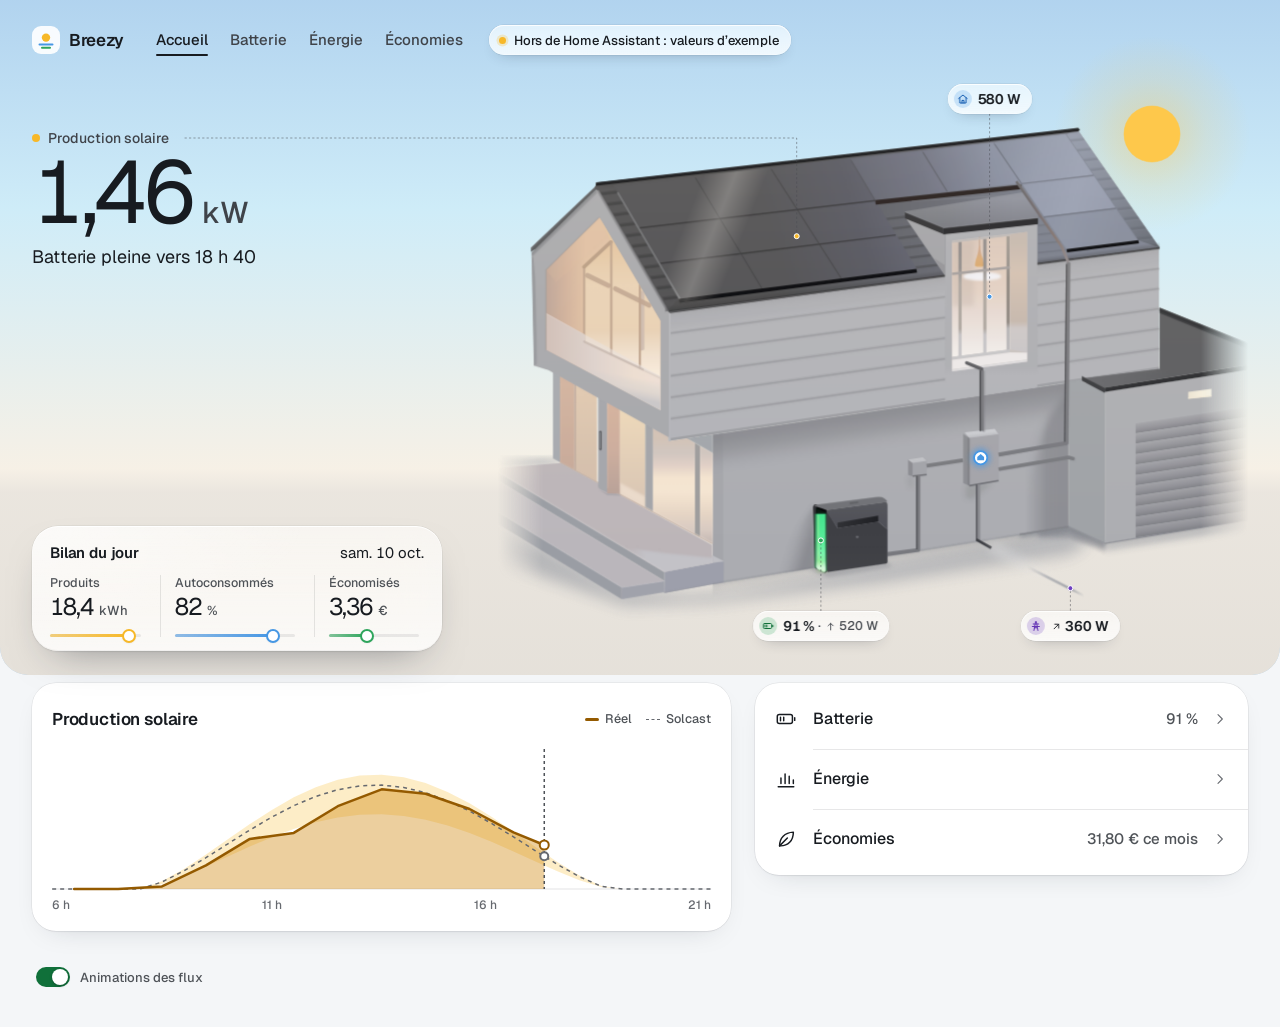
==== commit a123b2be: "Wire the home page to the real Home Assistant entities, declutter Entities and calculations follow S" ====
--- a/index.html
+++ b/index.html
@@ -1,19 +1,24 @@
 <!doctype html>
 <!--
-  Breezy · Accueil — « la maison au grand air » (spécification v3)
+  Breezy · Accueil — « la maison au grand air »
   ---------------------------------------------------------------------------
   GABARIT : l'illustration assets/maison.svg est insérée telle quelle, en ligne, à la place du
   marqueur MAISON_SVG de #scene (ses éléments sont animés à l'exécution, le fichier n'est jamais modifié) :
       node tools/inline-svg.js src/index.template.html index.html
-  Aperçus de développement : index.html?apercu=midi | soir | nuit | achat | coupure | horsligne
+
+  DONNÉES : les entités de Home Assistant (bloc CONFIG.entites du script, « ← AJUSTE ICI »), reçues de
+  la coque de S&A-HOME par postMessage (request_states → states, history_request → history_result).
+  Hors de Home Assistant (page ouverte seule) : des valeurs d'exemple, au même format que les états de
+  Home Assistant, lues par le même code. Aperçus : index.html?apercu=midi | soir | nuit | borne
   (ou Breezy.apercu('nuit') dans la console).
 
   Deux axes indépendants :
-   - la SCÈNE (ciel, lumière sur la maison, soleil, lune, étoiles, nuages) suit l'heure réelle de la
-     maison (Europe/Paris), la hauteur du soleil et la météo ;
-   - le THÈME (fond de page, cartes, texte) suit prefers-color-scheme, ou html[data-theme].
-  Couleurs d'énergie, partout les mêmes : soleil ambre, maison bleu, batterie vert, réseau violet.
-  Le rouge est réservé aux alertes et au Tempo rouge. Une seule famille : Geist (400/500/600).
+   - la SCÈNE (ciel, lumière sur la maison, soleil, lune, étoiles, nuages) suit l'heure de la maison,
+     la hauteur du soleil (sun.sun) et la météo (weather.*) ;
+   - le THÈME (fond de page, cartes, texte) suit le mode sombre de Home Assistant dans la coque,
+     sinon prefers-color-scheme.
+  Couleurs d'énergie, partout les mêmes : soleil ambre, maison bleu, batterie vert, réseau violet, borne prune.
+  Une seule famille : Geist (400/500/600).
   Flux d'énergie : le relais en comètes de S&A-HOME (cycle 5,6 s, moyeu sur le coffret principal).
 -->
 <html lang="fr">
@@ -23,15 +28,11 @@
 <meta name="color-scheme" content="light dark">
 <meta name="theme-color" content="#F4F6F8" media="(prefers-color-scheme: light)">
 <meta name="theme-color" content="#0E0F12" media="(prefers-color-scheme: dark)">
-<meta name="description" content="Breezy, l’énergie de la maison en direct : soleil, batterie, réseau, autonomie et économies du jour.">
+<meta name="description" content="Breezy, l’énergie de la maison en direct : soleil, batterie, réseau, borne et bilan du jour.">
 <title>Breezy · Accueil</title>
 <link rel="preconnect" href="https://fonts.googleapis.com">
 <link rel="preconnect" href="https://fonts.gstatic.com" crossorigin>
 <link rel="stylesheet" href="https://fonts.googleapis.com/css2?family=Geist:wght@400;500;600&display=swap">
-<script>
-  /* Thème choisi dans Réglages (confort de lecture, mémorisé dans ce navigateur seulement) : appliqué avant le premier rendu */
-  try { const t = localStorage.getItem('breezy-theme'); if (t === 'light' || t === 'dark') document.documentElement.dataset.theme = t; } catch (_) { /* stockage indisponible */ }
-</script>
 <style>
 /* ================================================================ JETONS === */
 :root {
@@ -54,12 +55,9 @@
   --batterie-t: oklch(0.48 0.12 152);
   --reseau: oklch(0.50 0.19 295);
   --reseau-t: oklch(0.46 0.19 295);
+  --borne: oklch(0.58 0.19 332);                  /* la recharge de la voiture : un violet rosé, distinct du réseau */
+  --borne-t: oklch(0.50 0.18 332);
   --alerte: oklch(0.58 0.20 27);
-  --alerte-t: oklch(0.50 0.19 27);                 /* texte d'alerte sur fond clair : ≥ 4,5:1 même sur un fond teinté */
-  /* Tempo : toujours accompagné du mot */
-  --tempo-bleu: oklch(0.48 0.17 262);
-  --tempo-blanc: oklch(0.97 0.003 260);
-  --tempo-rouge: var(--alerte);
   --ombre-carte: 0 0 0 .5px var(--filet), 0 1px 2px oklch(0.25 0.02 260 / .04), 0 10px 30px -18px oklch(0.25 0.03 260 / .25);
   --police: Geist, system-ui, -apple-system, "Segoe UI", Roboto, "Helvetica Neue", Arial, sans-serif;
   --gx: 20px;
@@ -85,8 +83,9 @@
     --batterie-t: oklch(0.74 0.15 152);
     --reseau: oklch(0.62 0.17 295);
     --reseau-t: oklch(0.70 0.15 295);
+    --borne: oklch(0.72 0.15 332);
+    --borne-t: oklch(0.76 0.13 332);
     --alerte: oklch(0.72 0.17 27);
-    --alerte-t: oklch(0.72 0.17 27);
     --ombre-carte: 0 0 0 .5px var(--filet), 0 18px 40px -26px oklch(0 0 0 / .7);
   }
 }
@@ -108,8 +107,9 @@
   --batterie-t: oklch(0.74 0.15 152);
   --reseau: oklch(0.62 0.17 295);
   --reseau-t: oklch(0.70 0.15 295);
+  --borne: oklch(0.72 0.15 332);
+  --borne-t: oklch(0.76 0.13 332);
   --alerte: oklch(0.72 0.17 27);
-  --alerte-t: oklch(0.72 0.17 27);
   --ombre-carte: 0 0 0 .5px var(--filet), 0 18px 40px -26px oklch(0 0 0 / .7);
 }
 @media (max-width: 374px) { :root { --gx: 16px; } }
@@ -131,7 +131,6 @@
 button { cursor: pointer; }
 svg { overflow: visible; }
 .sr-only { position: absolute !important; width: 1px; height: 1px; padding: 0; margin: -1px; overflow: hidden; clip: rect(0 0 0 0); white-space: nowrap; border: 0; }
-.nw { white-space: nowrap; }
 :focus { outline: none; }
 :focus-visible { outline: 2px solid var(--encre); outline-offset: 2px; }
 .ic { width: 1em; height: 1em; flex: none; fill: none; stroke: currentColor; stroke-width: 1.8; stroke-linecap: round; stroke-linejoin: round; }
@@ -157,6 +156,7 @@
   --maison: oklch(0.80 0.11 240);
   --batterie: oklch(0.74 0.15 152);
   --reseau: oklch(0.62 0.17 295);
+  --borne: oklch(0.72 0.15 332);
   --surface-scene: oklch(0.24 0.01 260);
   --ciel-encre: oklch(0.97 0.004 260);
   --ciel-encre-2: oklch(0.84 0.008 260);
@@ -220,61 +220,34 @@
 .marque svg { width: 28px; height: 28px; flex: none; }
 .marque-nom { font: 600 17px/1 var(--police); letter-spacing: -.02em; }
 .nav-large { display: none; gap: 22px; }
-.nav-large :is(a, button) { position: relative; padding: 0; border: 0; background: none; font: 500 15px/44px var(--police); color: var(--ciel-encre-2); text-decoration: none; border-radius: 6px; }
+.nav-large a { position: relative; padding: 0; border: 0; background: none; font: 500 15px/44px var(--police); color: var(--ciel-encre-2); text-decoration: none; border-radius: 6px; }
 .nav-large a[aria-current="page"] { color: var(--ciel-encre); }
 .hero.sans-nav .nav-large { display: none !important; }
 .nav-large a[aria-current="page"]::after { content: ""; position: absolute; left: 0; right: 0; bottom: 6px; height: 2px; border-radius: 2px; background: currentColor; }
-.rond {
-  position: relative; justify-self: end; display: grid; place-items: center; flex: none;
-  width: 44px; height: 44px; padding: 0; border: 0; border-radius: 50%; color: var(--ciel-encre); text-decoration: none;
-}
-.rond .ic { width: 21px; height: 21px; }
-.pastille-n { position: absolute; top: 10px; right: 11px; width: 8px; height: 8px; border-radius: 50%; background: var(--alerte); box-shadow: 0 0 0 2px var(--surface-scene); }
-
-/* surfaces givrées de la scène (pastilles, capsule « en direct », bouton rond) — S&A-HOME .hc-chip */
-.givre, .pill, .rond {
+
+/* surfaces givrées de la scène (pastilles, capsule « en direct ») — S&A-HOME .hc-chip */
+.givre, .pill {
   background: linear-gradient(180deg, color-mix(in oklch, var(--surface-scene) 64%, transparent), color-mix(in oklch, var(--surface-scene) 82%, transparent));
   -webkit-backdrop-filter: blur(16px) saturate(1.8); backdrop-filter: blur(16px) saturate(1.8);
   box-shadow: inset 0 1px 0 oklch(1 0 0 / .8), inset 0 0 0 .5px oklch(1 0 0 / .5), 0 0 0 .5px oklch(.35 .01 260 / .12), 0 6px 16px -10px oklch(.25 .03 260 / .45);
 }
-.hero[data-ciel="sombre"] :is(.givre, .pill, .rond) {
+.hero[data-ciel="sombre"] :is(.givre, .pill) {
   background: oklch(.22 .01 260 / .72);
   box-shadow: inset 0 1px 0 oklch(1 0 0 / .10), 0 0 0 .5px oklch(1 0 0 / .08), 0 8px 18px -10px oklch(0 0 0 / .6);
 }
 
-/* --- Capsule d'état (centre de la barre) --- */
+/* --- Capsule d'état (centre de la barre) : « En direct », ou « Hors de Home Assistant : valeurs d’exemple » (S&A-HOME) --- */
 .capsule {
   position: relative; justify-self: center; min-width: 0; max-width: 100%;
   display: inline-flex; align-items: center; gap: 8px;
   height: 30px; padding: 0 12px 0 10px; border: 0; border-radius: 999px;
   font: 500 13px/1 var(--police); color: var(--ciel-encre); white-space: nowrap;
 }
-.capsule::before { content: ""; position: absolute; inset: -7px -4px; }
 .capsule .pt { width: 7px; height: 7px; border-radius: 50%; background: var(--c, var(--batterie)); box-shadow: 0 0 0 2.5px color-mix(in oklch, var(--c, var(--batterie)) 24%, transparent); flex: none; }
-.capsule.evenement {
-  height: 44px; padding: 0 16px 0 12px; gap: 10px;
-  background: oklch(.16 .01 260 / .82); -webkit-backdrop-filter: blur(12px); backdrop-filter: blur(12px);
-  box-shadow: 0 0 0 .5px oklch(1 0 0 / .08), 0 10px 24px -12px oklch(0 0 0 / .6);
-  color: #fff; text-align: left;
-}
-.capsule.evenement::before { inset: 0; }
-.capsule .ev-ic { display: grid; place-items: center; width: 16px; height: 16px; color: var(--c, #fff); flex: none; }
-.capsule .ev-ic .ic { width: 16px; height: 16px; }
-.capsule .ev-t { display: flex; flex-direction: column; gap: 3px; min-width: 0; }
-.capsule .ev-1 { font: 600 12.5px/1.15 var(--police); overflow: hidden; text-overflow: ellipsis; }
-.capsule .ev-2 { font: 500 12px/1.15 var(--police); color: oklch(1 0 0 / .75); overflow: hidden; text-overflow: ellipsis; }
-.capsule .ev-c { display: none; font: 600 12.5px/1 var(--police); }
-.capsule.compacte .ev-t { display: none; }
-.capsule.compacte .ev-c { display: inline; }
+.capsule .cc, .capsule.court .cl { display: none; }
+.capsule.court .cc { display: inline; }
 .hero.sans-nom .marque-nom { display: none; }
-.hero.barre-serree .barre { grid-template-columns: auto minmax(0, 1fr) auto; }
-@media (max-width: 359px) {
-  .barre { gap: 6px; }
-  .capsule.evenement { padding: 0 10px; gap: 8px; }
-  .capsule .ev-1, .capsule .ev-2 { letter-spacing: -.01em; }
-  .capsule.evenement .ev-ic { display: none; }
-  .capsule .ev-2 { font-size: 11.5px; }
-}
+@media (max-width: 359px) { .barre { gap: 6px; } }
 
 /* --- LE chiffre et sa phrase --- */
 .une {
@@ -287,8 +260,6 @@
 .une-k i { width: 8px; height: 8px; border-radius: 50%; background: var(--c, var(--soleil)); flex: none; }
 .une-v { display: block; font-weight: 400; font-size: var(--une-t, 62px); line-height: 1; letter-spacing: -.045em; white-space: nowrap; font-variant-numeric: tabular-nums; transition: opacity .4s; }
 .une-v .u { font-size: .34em; font-weight: 500; letter-spacing: 0; color: var(--ciel-encre-2); margin-left: .12em; }
-.une-v .u.mid { margin: 0 .3em 0 .26em; }
-.une.perime .une-v { color: color-mix(in oklch, var(--ciel-encre) 55%, transparent); }   /* chiffres à 55 % ; l'unité garde son encre pleine (≥ 4,5:1) */
 .hero[data-niveau="2"] .une-k, .hero[data-niveau="3"] .une-k, .hero[data-niveau="4"] .une-k, .hero[data-mode="court"] .une-k { height: 18px; font-size: 13px; line-height: 18px; }
 .une-phrase {
   position: absolute; z-index: 4; left: var(--gx); top: 160px;
@@ -300,7 +271,7 @@
 .hero[data-mode="court"] .une-phrase { font-size: 15px; line-height: 20px; white-space: nowrap; max-width: none; }
 .une-phrase[hidden] { display: none; }
 
-/* --- Pastilles (S&A-HOME, devenues boutons) --- */
+/* --- Pastilles (S&A-HOME) : une valeur par flux allumé --- */
 .pastilles { position: absolute; inset: 0; z-index: 4; pointer-events: none; }
 .pill {
   position: absolute; left: 0; top: 0; pointer-events: auto;
@@ -310,31 +281,22 @@
   color: oklch(.22 .012 260);
   transition: opacity 300ms ease, visibility 0s linear 0s;
 }
-.pill::before { content: ""; position: absolute; inset: -7px -4px; }
 .pill .g { display: grid; place-items: center; width: 18px; height: 18px; border-radius: 999px; flex: none; background: color-mix(in oklch, var(--c) 22%, transparent); color: var(--ct); }
 .pill .g .ic { width: 12px; height: 12px; stroke-width: 2; }
 .pill .v { display: inline-flex; align-items: center; gap: 3px; }
 .pill .v .ic, .pill .s .ic { width: 11px; height: 11px; stroke-width: 2; }
 .pill .s { display: inline-flex; align-items: center; gap: 3px; font-weight: 500; font-size: 12.5px; color: oklch(.41 .01 260); }
+.pill .n { margin-right: 4px; font-weight: 500; font-size: 13px; color: oklch(.41 .01 260); }
 .hero[data-ciel="sombre"] .pill { color: oklch(.97 .004 260); }
-.hero[data-ciel="sombre"] .pill .s { color: oklch(.80 .008 260); }
+.hero[data-ciel="sombre"] .pill :is(.s, .n) { color: oklch(.80 .008 260); }
 .hero[data-ciel="sombre"] .pill .g { color: var(--c); }
-.pill.repos .g { background: oklch(.40 .01 260 / .12); color: oklch(.52 .01 260); }
-.pill.repos .v, .pill.perime .v, .pill.perime .s { color: oklch(.46 .01 260); }
-.hero[data-ciel="sombre"] .pill.repos .g { background: oklch(.96 .004 260 / .12); color: oklch(.72 .008 260); }
-.hero[data-ciel="sombre"] :is(.pill.repos .v, .pill.perime .v, .pill.perime .s) { color: oklch(.72 .008 260); }
-.pill.coupe .g { background: color-mix(in oklch, var(--alerte) 18%, transparent); color: var(--alerte-t); }
-.pill.coupe .v { color: var(--alerte-t); }
-.hero[data-ciel="sombre"] .pill.coupe :is(.g, .v) { color: oklch(.76 .15 27); }
 .pill.cache { opacity: 0; visibility: hidden; transition: opacity 300ms ease, visibility 0s linear 300ms; }
 .hero[data-mode="court"] .pill { transform: none; }
-.pill:focus-visible { outline: 2px solid var(--ciel-encre); outline-offset: 2px; }
 
 /* pastilles sorties du héros (héros minuscule : zoom 400 %) : une rangée qui se replie, sur la page */
 .pastilles.dehors { position: static; display: flex; flex-wrap: wrap; gap: 14px 8px; padding: 14px var(--gx) 2px; pointer-events: auto; }
 .pastilles.dehors .pill { position: relative; transform: none; color: var(--encre); background: var(--surface-2); box-shadow: none; -webkit-backdrop-filter: none; backdrop-filter: none; }
-.pastilles.dehors :is(.pill .s, .pill.repos .v, .pill.perime .v, .pill.perime .s) { color: var(--encre-2); }
-.pastilles.dehors .pill:focus-visible { outline-color: var(--encre); }
+.pastilles.dehors .pill :is(.s, .n) { color: var(--encre-2); }
 
 /* ================================================================ GRANDS ÉCRANS (héros) === */
 .hero[data-mode="large"] .barre { top: 16px; height: 48px; left: var(--edge); right: var(--edge); }
@@ -348,6 +310,7 @@
 <style>
 /* ================================================================ CONTENU === */
 main { display: block; padding: 0 0 8px; }
+@media (prefers-reduced-motion: reduce) { main { padding-bottom: 32px; } }   /* le pied (interrupteur) est masqué : la page garde sa marge basse */
 .page { display: flex; flex-direction: column; gap: 16px; padding: 16px var(--gx) 0; max-width: 1320px; margin: 0 auto; }
 .carte {
   position: relative; border-radius: 24px; padding: 18px 20px;
@@ -356,7 +319,6 @@
 @media (max-width: 359px) { .carte { padding: 16px; } }
 .carte-tete { display: flex; align-items: center; justify-content: space-between; gap: 12px; min-height: 36px; }
 .carte h2, .bilan h2 { font: 600 17px/22px var(--police); letter-spacing: -.01em; }
-.note { font: 500 12.5px/16px var(--police); color: var(--encre-3); }
 .u { font-weight: 500; }
 
 /* --- Bilan du jour (verre dépoli, S&A-HOME .hb-bilan.hb-p) --- */
@@ -370,7 +332,7 @@
 }
 :root[data-theme="dark"] .bilan { background: color-mix(in oklch, var(--surface) 82%, transparent); box-shadow: inset 0 1px 0 oklch(1 0 0 / .08), 0 0 0 .5px oklch(1 0 0 / .08), 0 18px 40px -22px oklch(0 0 0 / .7); }
 @media (prefers-color-scheme: dark) { :root:not([data-theme="light"]) .bilan { background: color-mix(in oklch, var(--surface) 82%, transparent); box-shadow: inset 0 1px 0 oklch(1 0 0 / .08), 0 0 0 .5px oklch(1 0 0 / .08), 0 18px 40px -22px oklch(0 0 0 / .7); } }
-/* Sur une scène sombre ou intermédiaire (soir, nuit, coupure…), le verre dépoli clair deviendrait gris boueux :
+/* Sur une scène sombre ou intermédiaire (soir, nuit…), le verre dépoli clair deviendrait gris boueux :
    - page claire, carte surtout hors du héros (téléphone) : surface claire pleine, sans flou (pas de bande grise ni de couture) ;
    - carte posée dans le héros (grand écran) : verre sombre de la scène, encres claires (comme les pastilles du ciel sombre). */
 .bilan[data-fond="plein"] { background: var(--surface); -webkit-backdrop-filter: none; backdrop-filter: none; }
@@ -385,212 +347,72 @@
 }
 .bilan-tete { display: flex; align-items: baseline; justify-content: space-between; gap: 12px; padding: 0 14px; margin-bottom: 12px; }
 .bilan-tete h2 { font-size: 15px; line-height: 20px; }
-.bilan-cols { display: grid; grid-template-columns: repeat(3, minmax(0, 1fr)); }
+.bilan-cols { display: grid; grid-template-columns: minmax(0, 1fr) minmax(0, 1.25fr) minmax(0, 1fr); }   /* « Autoconsommés », le plus long libellé, tient sur une ligne */
 .bm { position: relative; display: flex; flex-direction: column; min-width: 0; padding: 0 14px; }
-.bm + .bm { border-left: 1px solid var(--filet); }
-.bm-b { display: flex; flex-direction: column; align-items: flex-start; gap: 2px; padding: 0; margin: 0; border: 0; background: none; text-align: left; border-radius: 8px; min-width: 0; }
-.bm-b::after { content: ""; position: absolute; inset: -6px 0; border-radius: 12px; }
-.bm-b:hover .bm-v { color: color-mix(in oklch, var(--encre) 80%, var(--c)); }
+.bm + .bm:not(.premiere) { border-left: 1px solid var(--filet); }
+.bm[hidden], .bilan[hidden], .journee[hidden] { display: none; }
+.bm-b { display: flex; flex-direction: column; align-items: flex-start; gap: 2px; min-width: 0; }
 .bm-l { max-width: 100%; font: 500 12.5px/16px var(--police); color: var(--encre-2); }
 .bm-v { max-width: 100%; white-space: nowrap; font-weight: 400; font-size: clamp(19px, 6.2vw, 24px); line-height: 28px; letter-spacing: -.04em; color: var(--encre); }
 .bm-v .u { font-size: 13px; letter-spacing: 0; color: var(--encre-2); margin-left: 3px; }
 .bm-p { position: relative; display: block; height: 3px; margin: 9px 5px 0 0; border-radius: 999px; background: var(--piste); }
 .bm-p i { position: absolute; left: 0; top: 0; bottom: 0; width: calc(var(--v, 0) * 1%); border-radius: inherit; background: linear-gradient(90deg, color-mix(in oklch, var(--c) 55%, transparent), var(--c)); transition: width 1.2s cubic-bezier(.2, .7, .2, 1); }
 .bm-p i::after { content: ""; position: absolute; right: -5px; top: 50%; width: 10px; height: 10px; margin-top: -5px; border-radius: 50%; background: var(--surface); box-shadow: 0 0 0 2px var(--c), 0 1px 3px oklch(.25 .02 260 / .3); }
-/* Sous-lignes : chiffres tabulaires (la forme choisie dépend de la largeur, jamais des chiffres affichés).
-   f1 longue, f2 courte (une ligne), f3 : le nombre puis le mot sur une seconde ligne voulue, dans les trois colonnes à la fois */
-.bm-s { margin-top: 8px; font: 500 12.5px/16px var(--police); color: var(--encre-3); white-space: nowrap; font-variant-numeric: tabular-nums; }
-.bm-s > span { display: none; }
-.bm-s.f1 > .f1, .bm-s.f2 > .f2 { display: inline; }
-.bm-s.f3 > .f3 { display: flex; flex-direction: column; }
-.bm-s.libre { white-space: normal; hyphens: auto; }                           /* texte très agrandi : retour à la ligne entre les mots */
 /* texte agrandi : les libellés ne tiennent plus sur trois colonnes → une rangée par mesure, jamais de mot coupé */
 .bilan-cols.rangees { grid-template-columns: minmax(0, 1fr); row-gap: 12px; }
-.bilan-cols.rangees .bm + .bm { border-left: 0; border-top: 1px solid var(--filet); padding-top: 12px; }
+.bilan-cols.rangees .bm + .bm:not(.premiere) { border-left: 0; border-top: 1px solid var(--filet); padding-top: 12px; }
 .bilan-cols.rangees .bm-v { white-space: normal; }
-.bm-i { position: relative; z-index: 2; display: grid; place-items: center; width: 16px; height: 16px; margin: 2px 0 -5px -1px; padding: 0; border: 0; border-radius: 50%; background: none; color: var(--encre-3); }
-.bm-i::before { content: ""; position: absolute; inset: -14px; }
-.bm-i .ic { width: 16px; height: 16px; stroke-width: 1.6; }
 @media (max-width: 429px) { .bm { padding: 0 11px; } .bilan-tete { padding: 0 11px; } }
-@media (max-width: 374px) { .bm { padding: 0 9px; } .bilan-tete { padding: 0 9px; } .bilan { margin-left: 10px; margin-right: 10px; } .bm-s { font-size: 12px; } }
+@media (max-width: 374px) { .bm { padding: 0 7px; } .bilan-tete { padding: 0 7px; } .bilan { margin-left: 8px; margin-right: 8px; } .bm-l { font-size: 12px; } }
 @media (min-width: 768px) { .bilan { margin-left: var(--gx); margin-right: var(--gx); } }
 
-/* --- En ce moment --- */
-.puces { display: flex; flex-wrap: wrap; gap: 14px 8px; margin-top: 12px; }
-.puce {
-  position: relative; display: inline-flex; align-items: center; gap: 7px; min-height: 30px; max-width: 100%;
-  padding: 7px 12px 7px 10px; border: 0; border-radius: 15px; background: var(--surface-2); color: var(--encre);
-  font: 500 13px/16px var(--police); text-align: left; text-decoration: none;
-}
-.puce::before { content: ""; position: absolute; inset: -7px -4px; }
-.puce > span:last-child { min-width: 0; text-wrap: balance; }       /* jamais d'ellipse : l'heure de fin est l'information utile */
-.puce .ic { width: 15px; height: 15px; color: var(--encre-2); }
-.pastel { width: 10px; height: 10px; border-radius: 3px; flex: none; background: var(--sw); box-shadow: inset 0 0 0 1px var(--filet); }
-.badge-alerte { display: inline-flex; align-items: center; gap: 6px; height: 26px; padding: 0 10px; border-radius: 999px; font: 600 12.5px/1 var(--police); color: var(--alerte-t); background: color-mix(in oklch, var(--alerte) 12%, transparent); }
-.lead { margin-top: 12px; font: 400 16px/22px var(--police); color: var(--encre); }
-.lead[hidden] { display: none; }
-.explique { margin-top: 12px; font: 400 15px/21px var(--police); color: var(--encre); text-wrap: pretty; }
-.explique + .explique { margin-top: 8px; }
-/* colonne des heures à la taille de son contenu (texte agrandi ou espacé : l'heure ne recouvre jamais l'icône) ; sous-grille : icônes alignées d'une ligne à l'autre */
-.ensuite { display: grid; grid-template-columns: minmax(64px, max-content) 16px minmax(0, 1fr); column-gap: 10px; margin-top: 14px; border-top: 1px solid var(--filet); }
-.ensuite[hidden] { display: none; }
-.ensuite li { display: grid; grid-column: 1 / -1; grid-template-columns: minmax(64px, max-content) 16px minmax(0, 1fr); grid-template-columns: subgrid; align-items: center; gap: 10px; min-height: 40px; padding: 6px 0; border-bottom: 1px solid var(--filet); }
-.ensuite li:last-child { border-bottom: 0; }
-.ensuite time, .ensuite .t { font: 600 13px/16px var(--police); font-variant-numeric: tabular-nums; color: var(--encre); white-space: nowrap; }
-.ensuite .t.long { white-space: normal; grid-column: 1 / span 1; max-width: 5.2em; font-size: 12.5px; }
-.ensuite .ic { width: 16px; height: 16px; color: var(--encre-2); }
-.ensuite .x { font: 400 14px/20px var(--police); color: var(--encre); }
-.avis-ligne { display: flex; flex-wrap: wrap; align-items: center; justify-content: space-between; gap: 4px 12px; margin-top: 12px; }
-.avis-ligne .note { flex: 1 1 240px; min-width: 0; }
-.avis { margin-left: auto; }
-.avis { display: flex; align-items: center; gap: 0; flex: none; font: 500 12.5px/16px var(--police); color: var(--encre-3); }
-.avis span { margin-right: 4px; }
-.btn-ic { display: grid; place-items: center; width: 44px; height: 44px; padding: 0; border: 0; border-radius: 50%; background: none; color: var(--encre-2); }
-.btn-ic:hover { background: var(--surface-2); color: var(--encre); }
-.btn-ic .ic { width: 18px; height: 18px; }
-.btn-ic[aria-pressed="true"] { color: var(--encre); background: var(--surface-2); }
-.lien-btn { display: inline-flex; align-items: center; min-height: 44px; margin-top: 4px; padding: 0; border: 0; background: none; font: 600 15px/21px var(--police); color: var(--maison-t); text-decoration: underline; text-underline-offset: 3px; }
-
-/* --- La journée --- */
-.segments { position: relative; display: inline-grid; grid-auto-flow: column; grid-auto-columns: 1fr; gap: 2px; height: 36px; padding: 3px; border-radius: 999px; background: var(--surface-2); }
-.segments button { position: relative; min-width: 96px; padding: 0 14px; border: 0; border-radius: 999px; background: none; font: 500 13.5px/1 var(--police); color: var(--encre-2); }
-.segments button::before { content: ""; position: absolute; inset: -7px 0; }
-.segments button:is([aria-selected="true"], [aria-checked="true"]) { background: var(--surface); color: var(--encre); box-shadow: inset 0 0 0 1.5px var(--encre-3), 0 1px 2px oklch(.25 .02 260 / .12); }   /* anneau ≥ 3:1 : l'onglet choisi ne tient pas qu'à un fond blanc */
-:root[data-theme="dark"] .segments button:is([aria-selected="true"], [aria-checked="true"]) { background: oklch(0.32 0.008 260); }
-@media (prefers-color-scheme: dark) { :root:not([data-theme="light"]) .segments button:is([aria-selected="true"], [aria-checked="true"]) { background: oklch(0.32 0.008 260); } }
-@media (max-width: 374px) { .segments button { min-width: 0; padding: 0 11px; } }
-/* téléphone étroit : le titre garde sa ligne, les onglets passent dessous, pleine largeur */
-@media (max-width: 399px) {
-  .journee .carte-tete { flex-wrap: wrap; row-gap: 12px; }
-  .journee .segments { width: 100%; }
-  .journee .segments button { min-width: 0; padding: 0 10px; }
-}
-.lecture { display: flex; flex-wrap: wrap; align-items: center; gap: 0 10px; min-height: 40px; margin-top: 10px; font: 400 13.5px/20px var(--police); color: var(--encre-2); }
-.lecture b { font-weight: 600; color: var(--encre); }
-.lecture span { display: inline-flex; align-items: center; gap: 5px; white-space: nowrap; }
-.lecture .ic { width: 13px; height: 13px; color: var(--ct); }
-.courbe { position: relative; margin-top: 6px; touch-action: pan-y; cursor: crosshair; border-radius: 12px; }
-.courbe svg { display: block; width: 100%; height: auto; overflow: visible; }
-.courbe .ligne0 { stroke: var(--filet); stroke-width: 1; }
-.courbe .c-p { fill: var(--soleil-graphe); }
-.courbe .c-m { fill: var(--maison); }
-.courbe .c-f { fill: none; stroke: var(--soleil-graphe); stroke-width: 1.5; }
-.courbe .c-now { fill: var(--encre); }
-.courbe .c-0 { fill: var(--piste); }
-.courbe .repere { font: 600 10px/1 var(--police); fill: var(--encre); }
-.courbe .axe { font: 500 12px/1 var(--police); fill: var(--encre-3); }
-.courbe .t-hc { fill: var(--piste); }
-.courbe .t-hp { fill: color-mix(in oklch, var(--encre) 26%, transparent); }
-.courbe .t-rouge { fill: color-mix(in oklch, var(--alerte) 70%, transparent); }
-.courbe .col { transition: opacity .15s; }
-.courbe.survol .col { opacity: .35; }
-.courbe.survol .col.on { opacity: 1; }
-.legende { display: flex; flex-wrap: wrap; justify-content: space-between; gap: 8px 16px; margin-top: 10px; font: 500 12.5px/16px var(--police); color: var(--encre-3); }
-.legende span { display: inline-flex; flex-wrap: wrap; align-items: center; gap: 6px; }
-.legende .cle { width: 10px; height: 6px; border-radius: 3px; background: var(--k); }
-.dem-k { margin-top: 14px; font: 500 13px/18px var(--police); color: var(--encre-2); }
-.dem-titre { margin-top: 2px; font: 400 16px/22px var(--police); }
-.dem-titre b { font-weight: 600; }
-.dem-caps { margin-top: 12px; }
-.dem-caps svg { display: block; width: 100%; height: auto; overflow: visible; }
-.dem-caps .c-f { fill: none; stroke: var(--soleil-graphe); stroke-width: 1.5; }
-.dem-caps .c-p { fill: var(--soleil-graphe); }
-.dem-caps .c-0 { fill: var(--piste); }
-.dem-caps .plage { stroke: var(--encre); stroke-width: 1.2; fill: none; }
-.dem-caps .plage-t { font: 600 12px/1 var(--police); fill: var(--encre); }
-.dem-caps .axe { font: 500 12px/1 var(--police); fill: var(--encre-3); }
-.conseil { margin-top: 12px; font: 400 15px/21px var(--police); text-wrap: pretty; }
-.conseil.rouge { color: var(--alerte-t); }
-[role="tabpanel"][hidden] { display: none; }
+/* --- Production solaire : réel et prévision Solcast, de 6 h à 21 h (S&A-HOME, écran Énergie) --- */
+.journee .carte-tete { flex-wrap: wrap; row-gap: 4px; }               /* téléphone étroit : la légende passe sous le titre */
+.journee h2 { white-space: nowrap; }
+.legende { display: flex; flex-wrap: wrap; justify-content: flex-end; gap: 4px 14px; font: 500 12.5px/16px var(--police); color: var(--encre-2); }
+.legende span[hidden] { display: none; }
+.legende span { display: inline-flex; align-items: center; gap: 6px; white-space: nowrap; }
+.legende i { display: block; width: 14px; flex: none; }
+.legende .k-reel { height: 3px; border-radius: 2px; background: var(--soleil-t); }
+.legende .k-prev { height: 0; border-top: 1.5px dashed var(--encre-3); }
+.courbe { position: relative; margin-top: 12px; touch-action: pan-y; cursor: crosshair; border-radius: 8px; }
+.courbe svg { display: block; width: 100%; overflow: visible; }
+.courbe .c-bande { fill: color-mix(in oklch, var(--soleil) 26%, transparent); }
+.courbe .c-base { stroke: var(--piste); stroke-width: 1.5; }
+.courbe .c-aire { fill: var(--soleil-graphe); opacity: .38; }
+.courbe .c-prev { fill: none; stroke: var(--encre-3); stroke-width: 1.5; stroke-dasharray: 4 4; }
+.courbe .c-reel { fill: none; stroke: var(--soleil-t); stroke-width: 2.5; stroke-linejoin: round; stroke-linecap: round; }
+.courbe .c-now { stroke: var(--encre-2); stroke-width: 1.5; stroke-dasharray: 3 3; }
+.courbe .c-pin { fill: var(--surface); stroke-width: 2; }
+.courbe .c-pin.r { stroke: var(--soleil-t); }
+.courbe .c-pin.p { stroke: var(--encre-3); }
+.bulle { position: absolute; top: 0; left: 0; z-index: 2; padding: 5px 10px; border-radius: 999px; background: var(--encre); color: var(--fond); font: 600 12.5px/16px var(--police); white-space: nowrap; pointer-events: none; }
+.bulle[hidden] { display: none; }
+.axe-h { display: flex; justify-content: space-between; margin-top: 8px; font: 500 12px/16px var(--police); color: var(--encre-3); }
 
 /* --- Lignes (liste à la Tesla) --- */
 .lignes { margin: 0 calc(var(--gx) * -1); }
-.lignes button {
+.lignes a {
   position: relative; display: grid; grid-template-columns: 24px minmax(0, 1fr) auto 16px; align-items: center; gap: 14px;
-  width: 100%; min-height: 64px; padding: 12px var(--gx); border: 0; background: none; color: var(--encre); text-align: left; text-decoration: none;
-}
-.lignes li + li button::before { content: ""; position: absolute; top: 0; left: calc(var(--gx) + 38px); right: 0; height: 1px; background: var(--filet); }
-.lignes button:hover { background: color-mix(in oklch, var(--surface-2) 70%, transparent); }
+  min-height: 60px; padding: 10px var(--gx); color: var(--encre); text-decoration: none;
+}
+.lignes li + li a::before { content: ""; position: absolute; top: 0; left: calc(var(--gx) + 38px); right: 0; height: 1px; background: var(--filet); }
+.lignes a:hover { background: color-mix(in oklch, var(--surface-2) 70%, transparent); }
 .lignes .ic { width: 22px; height: 22px; stroke-width: 1.6; color: var(--encre); }
 .lignes .chev { width: 16px; height: 16px; color: var(--encre-3); }
-.lignes .lt { display: flex; flex-direction: column; min-width: 0; }
-.lignes .l1 { font: 500 16px/22px var(--police); }
-.lignes .l2 { font: 400 13.5px/18px var(--police); color: var(--encre-2); text-wrap: pretty; }   /* jamais tronquée : passe à la ligne si besoin */
-.lignes .lv { font: 600 14px/20px var(--police); }
-.moment { display: flex; align-items: center; gap: 12px; }
-.moment[hidden] { display: none; }
-
-/* --- Pied --- */
-.pied { max-width: 1320px; margin: 0 auto; padding: 24px var(--gx) 32px; text-align: center; font: 500 12.5px/18px var(--police); color: var(--encre-3); }
-.pied p + p { margin-top: 6px; }
-.pied-actions { display: flex; flex-wrap: wrap; align-items: center; justify-content: center; gap: 4px 20px; margin-top: 12px; }
+.lignes .l1 { min-width: 0; font: 500 16px/22px var(--police); }
+.lignes .lv { font: 500 15px/20px var(--police); color: var(--encre-2); white-space: nowrap; }
+
+/* --- Pied : l'interrupteur des animations (WCAG 2.2.2) --- */
+.pied[hidden] { display: none; }
+.pied { max-width: 1320px; margin: 0 auto; padding: 16px var(--gx) 28px; text-align: center; font: 500 12.5px/18px var(--police); color: var(--encre-3); }
+.pied-actions { display: flex; flex-wrap: wrap; align-items: center; justify-content: center; gap: 4px 20px; }
 .interrupteur { display: inline-flex; align-items: center; justify-content: center; gap: 10px; min-width: 44px; min-height: 44px; padding: 0 4px; border: 0; background: none; font: 500 13px/1 var(--police); color: var(--encre-2); border-radius: 12px; }
 /* piste cerclée (≥ 3:1 sur la page) ; allumée : vert foncé en thème clair */
 .interrupteur .tr { position: relative; width: 34px; height: 20px; border-radius: 999px; background: var(--piste); box-shadow: inset 0 0 0 1px var(--encre-3); transition: background .2s; flex: none; }
 .interrupteur .tr::after { content: ""; position: absolute; top: 2px; left: 2px; width: 16px; height: 16px; border-radius: 50%; background: var(--surface); box-shadow: 0 0 0 1px var(--encre-3), 0 1px 3px oklch(.2 .01 260 / .3); transition: transform .2s; }
 .interrupteur[aria-checked="true"] .tr { background: var(--batterie-t); box-shadow: none; }
-.interrupteur[aria-checked="true"] .tr::after { box-shadow: 0 1px 3px oklch(.2 .01 260 / .3); }
-.interrupteur[aria-checked="true"] .tr::after { transform: translateX(14px); }
-.interrupteur:disabled { cursor: default; opacity: .6; }
-.pied a, .pied .lien { display: inline-flex; align-items: center; min-height: 44px; padding: 0 4px; border: 0; background: none; font: 500 13px/1 var(--police); color: var(--encre-2); text-decoration: underline; text-underline-offset: 3px; }
-
-/* ================================================================ FICHES === */
-.fiche {
-  width: 100%; max-width: 100%; max-height: 88svh; margin: auto 0 0; padding: 0; border: 0;
-  border-radius: 28px 28px 0 0; background: var(--surface); color: var(--encre);
-  box-shadow: 0 -10px 40px -10px oklch(0 0 0 / .35); overflow: auto; overscroll-behavior: contain;
-}
-.fiche[open] { animation: monte 280ms cubic-bezier(.32, .72, 0, 1); }
-@keyframes monte { from { transform: translateY(40px); opacity: 0; } }
-.fiche::backdrop { background: oklch(.15 .01 260 / .45); }
-.fiche-in { padding: 8px 20px max(24px, env(safe-area-inset-bottom)); }
-.fiche-tete { position: sticky; top: 0; z-index: 2; display: flex; align-items: center; gap: 10px; margin: 0 -20px; padding: 12px 8px 8px 20px; background: var(--surface); }
-.fiche-tete h2 { flex: 1; font: 600 17px/22px var(--police); }
-#fiche-titre:focus, #fiche-titre:focus-visible { outline: none; }
-.fiche .fiche-v .ic { width: .5em; height: .5em; margin-right: .08em; vertical-align: .12em; color: var(--encre-2); }
-.fiche-g { display: grid; place-items: center; width: 30px; height: 30px; border-radius: 50%; background: color-mix(in oklch, var(--c, var(--encre-3)) 18%, transparent); color: var(--ct, var(--encre-2)); flex: none; }
-.fiche-g .ic { width: 17px; height: 17px; }
-.fiche .fiche-v { margin-top: 6px; font-weight: 400; font-size: 40px; line-height: 44px; letter-spacing: -.045em; }
-.fiche .fiche-v .u { font-size: 15px; letter-spacing: 0; color: var(--encre-2); margin-left: 4px; }
-.fiche .fiche-etat { margin-top: 4px; font: 400 15px/21px var(--police); color: var(--encre-2); }
-.fiche h3 { margin-top: 22px; font: 600 15px/20px var(--police); }
-.fiche p { margin-top: 8px; font: 400 15px/21px var(--police); }
-.fiche .note { margin-top: 8px; }
-.fiche-liste { margin-top: 10px; border-top: 1px solid var(--filet); }
-/* la valeur reste à droite ; si elle ne tient pas à côté du libellé (écran étroit, texte agrandi), elle passe dessous et se replie entre les mots */
-.fiche-liste li { display: flex; flex-wrap: wrap; justify-content: space-between; gap: 2px 16px; padding: 11px 0; border-bottom: 1px solid var(--filet); font: 400 15px/21px var(--police); }
-.fiche-liste li b { min-width: 0; margin-left: auto; font-weight: 600; text-align: right; }
-.empile { display: flex; height: 10px; margin-top: 12px; border-radius: 999px; overflow: hidden; gap: 2px; background: var(--piste); }
-.empile i { display: block; height: 100%; background: var(--c); }
-.leg-empile { display: grid; gap: 6px; margin-top: 10px; }
-.leg-empile li { display: flex; align-items: center; gap: 8px; font: 400 14px/20px var(--police); }
-.leg-empile li i { width: 10px; height: 10px; border-radius: 3px; background: var(--c); flex: none; }
-.leg-empile li b { margin-left: auto; font-weight: 600; white-space: nowrap; }
-.cellules { position: relative; display: grid; grid-template-columns: repeat(10, 1fr); gap: 4px; margin-top: 14px; }
-.cellules i { position: relative; height: 22px; border-radius: 6px; background: var(--piste); overflow: hidden; }
-.cellules i::after { content: ""; position: absolute; inset: 0 auto 0 0; width: calc(var(--f, 0) * 100%); background: var(--batterie); }
-.cellules .reserve { position: absolute; top: -4px; bottom: -4px; width: 0; border-left: 1.5px dashed var(--encre-2); }
-.reglage { margin-top: 10px; }
-.reglage input[type="range"] { width: 100%; height: 44px; accent-color: var(--batterie-t); margin: 0; }
-.reglage-l { display: flex; justify-content: space-between; font: 500 13px/18px var(--police); color: var(--encre-2); }
-.choix { display: grid; gap: 8px; margin-top: 10px; }
-.choix label { position: relative; display: grid; grid-template-columns: 20px 1fr; gap: 4px 10px; padding: 12px 14px; border-radius: 16px; background: var(--surface-2); cursor: pointer; }
-.choix input { margin: 2px 0 0; accent-color: var(--batterie-t); width: 18px; height: 18px; }
-.choix b { font: 600 15px/20px var(--police); }
-.choix span { grid-column: 2; font: 400 13.5px/18px var(--police); color: var(--encre-2); }
-.choix label:has(input:checked) { box-shadow: inset 0 0 0 1.5px var(--batterie-t); }
-.envoi { margin-top: 8px; font: 500 13px/18px var(--police); color: var(--batterie-t); min-height: 18px; }
-.fermer { width: 44px; height: 44px; }
-.ligne-switch { display: flex; align-items: center; justify-content: space-between; gap: 16px; margin-top: 10px; }
-.ligne-switch .interrupteur { flex: none; }
-.ligne-switch p { margin: 0; font: 400 14px/20px var(--police); color: var(--encre-2); }
-.segments.theme { margin-top: 10px; }
-
-@media (min-width: 640px) {
-  .fiche { width: 520px; max-height: min(86svh, 760px); margin: auto; border-radius: 28px; box-shadow: 0 30px 80px -20px oklch(0 0 0 / .45); }
-  .fiche-in { padding: 8px 24px 24px; }
-  .fiche-tete { margin: 0 -24px; padding: 14px 10px 8px 24px; }
-}
+.interrupteur[aria-checked="true"] .tr::after { box-shadow: 0 1px 3px oklch(.2 .01 260 / .3); transform: translateX(14px); }
 
 /* ================================================================ GRANDS ÉCRANS (contenu) === */
 html[data-mode="large"] .bilan { width: var(--colw); margin: calc(var(--lift, 0px) * -1) 0 0 var(--edge); }
@@ -600,8 +422,8 @@
   .colonne-g { grid-column: 1 / span 7; display: flex; flex-direction: column; gap: 24px; }
   .colonne-d { grid-column: 8 / span 5; display: flex; flex-direction: column; gap: 24px; }
   .lignes { margin: 0; padding: 6px 0; border-radius: 24px; background: var(--surface); box-shadow: var(--ombre-carte); overflow: hidden; }
-  .lignes button { padding: 12px 20px; }
-  .lignes li + li button::before { left: 58px; }
+  .lignes a { padding: 12px 20px; }
+  .lignes li + li a::before { left: 58px; }
   .pied { text-align: left; }
   .pied-actions { justify-content: flex-start; }
 }
@@ -624,6 +446,7 @@
 .pill .court { display: none; }
 .pill .sep { margin-right: 1px; }
 @media (max-width: 359px) { .pill .long { display: none; } .pill .court { display: inline-flex; } .pill .court:empty { display: none; } }
+.hero.borne-courte .pill .n { display: none; }
 .hero.pills-courtes .pill .long { display: none; }
 .hero.pills-courtes .pill .court { display: inline-flex; }
 .hero.pills-courtes .pill .court:empty { display: none; }
@@ -641,16 +464,14 @@
   .interrupteur .tr::after { background: CanvasText; forced-color-adjust: none; }
   .interrupteur[aria-checked="true"] .tr { background: Highlight; border-color: Highlight; forced-color-adjust: none; }
   .interrupteur[aria-checked="true"] .tr::after { background: HighlightText; }
-  .segments button:is([aria-selected="true"], [aria-checked="true"]) { outline: 2px solid Highlight; outline-offset: -2px; }
   .une-k { position: relative; z-index: 1; }           /* le fond imposé de la ligne du chiffre ne masque plus son intitulé */
   .bm-p, .bm-p i { forced-color-adjust: none; }
-  .capsule .pt, .une-k i, .pastel { forced-color-adjust: none; }
-  .pastille-n { forced-color-adjust: none; background: Highlight; box-shadow: 0 0 0 2px Canvas, 0 0 0 3px CanvasText; }   /* point d'alerte non lue : visible sur le fond imposé */
+  .capsule .pt, .une-k i { forced-color-adjust: none; }
 }
 </style>
 </head>
 <body>
-<!-- Le héros : la barre (bandeau du site) puis la section « en direct » (titre h1, chiffre, phrase, pastilles, maison) -->
+<!-- Le héros : la barre (bandeau du site) puis la section « en direct » (titre h1, chiffre, ligne batterie, pastilles, maison) -->
 <div class="hero" id="hero" data-hero data-mode="portrait" data-niveau="0" data-ciel="clair">
   <a class="saut" href="#direct">Aller au contenu</a>
   <!-- Ciel : dégradé CSS (deux calques pour les fondus), astre, nuages, étoiles. Peint DERRIÈRE la maison. -->
@@ -674,25 +495,24 @@
         <span class="marque-nom">Breezy</span>
       </a>
       <nav class="nav-large" aria-label="Navigation principale">
-        <a href="#" aria-current="page">Accueil</a><button type="button" data-fiche="energie" aria-haspopup="dialog">Historique</button><button type="button" data-fiche="appareils" aria-haspopup="dialog">Appareils</button><button type="button" data-fiche="reglages" aria-haspopup="dialog">Réglages</button>
+        <a href="#" aria-current="page">Accueil</a><a href="#">Batterie</a><a href="#">Énergie</a><a href="#">Économies</a>
       </nav>
     </div>
-    <button class="capsule givre" id="capsule" type="button"></button>
-    <button class="rond" id="btn-alertes" type="button" data-fiche="alertes" aria-haspopup="dialog" aria-label="Alertes">
-      <svg class="ic" viewBox="0 0 24 24" aria-hidden="true" focusable="false"><path d="M6 16.5V11a6 6 0 1 1 12 0v5.5l1.5 2h-15z"/><path d="M10 20.8a2.2 2.2 0 0 0 4 0"/></svg>
-      <span class="pastille-n" id="pastille-n" hidden></span>
-    </button>
+    <!-- État des données : en direct (coque Home Assistant) ou valeurs d'exemple (page ouverte seule) -->
+    <p class="capsule givre" id="capsule" role="status"></p>
   </header>
 
   <!-- En direct : cible du lien d'évitement ; ses éléments restent positionnés dans le héros (la section n'a pas de boîte propre) -->
   <section class="direct" id="direct" tabindex="-1" aria-labelledby="direct-t">
     <h1 class="sr-only" id="direct-t">Énergie de la maison, en direct</h1>
-    <!-- LE chiffre : production le jour, consommation de la maison le soir, autonomie en coupure -->
-    <button class="une" id="une" type="button" aria-describedby="une-phrase">
+    <!-- LE chiffre : la production solaire le jour, la consommation de la maison le soir et la nuit -->
+    <p class="une" id="une">
       <span class="une-k" id="une-k" aria-hidden="true"><i></i><span></span></span>
       <span class="une-v" id="une-v" aria-hidden="true"></span>
-    </button>
-    <p class="une-phrase" id="une-phrase"></p>
+      <span class="sr-only" id="une-sr"></span>
+    </p>
+    <!-- une seule ligne : « Batterie pleine vers 18 h 20 » ou « Batterie jusqu’à 23 h 15 » (rien sinon) -->
+    <p class="une-phrase" id="une-phrase" hidden></p>
 
     <ul class="pastilles" id="pastilles" aria-label="Relevés en direct"></ul>
     <!-- La maison entière ; cadrer() règle son viewBox. Comètes et moyeu sont ajoutés DANS ce SVG. -->
@@ -1278,260 +1098,233 @@
     <div class="bilan-tete"><h2 id="bilan-t">Bilan du jour</h2><span class="note" id="bilan-date"></span></div>
     <div class="bilan-cols">
       <div class="bm" style="--c:var(--soleil)">
-        <button class="bm-b" type="button" data-fiche="soleil" id="bm-prod-b"><span class="bm-l">Produits</span><span class="bm-v" id="bm-prod"></span></button>
+        <p class="bm-b"><span class="bm-l">Produits</span><span class="bm-v" id="bm-prod"></span></p>
         <span class="bm-p" aria-hidden="true"><i id="bm-prod-p"></i></span>
-        <span class="bm-s" id="bm-prod-s"></span>
       </div>
       <div class="bm" style="--c:var(--maison)">
-        <button class="bm-b" type="button" data-fiche="maison" id="bm-auto-b"><span class="bm-l">Autonomie</span><span class="bm-v" id="bm-auto"></span></button>
+        <p class="bm-b"><span class="bm-l">Autoconsommés</span><span class="bm-v" id="bm-auto"></span></p>
         <span class="bm-p" aria-hidden="true"><i id="bm-auto-p"></i></span>
-        <span class="bm-s" id="bm-auto-s"></span>
       </div>
       <div class="bm" style="--c:var(--batterie)">
-        <button class="bm-b" type="button" data-fiche="economies" id="bm-eco-b"><span class="bm-l">Économisés</span><span class="bm-v" id="bm-eco"></span></button>
-        <button class="bm-i" type="button" data-fiche="economies" aria-label="Comment ces économies sont calculées">
-          <svg class="ic" viewBox="0 0 24 24" aria-hidden="true" focusable="false"><circle cx="12" cy="12" r="9"/><path d="M12 11v6M12 7.6v.1"/></svg>
-        </button>
-        <span class="bm-s" id="bm-eco-s"></span>
+        <p class="bm-b"><span class="bm-l">Économisés</span><span class="bm-v" id="bm-eco"></span></p>
+        <span class="bm-p" aria-hidden="true"><i id="bm-eco-p"></i></span>
       </div>
     </div>
   </section>
 
   <div class="page">
     <div class="colonne-g">
-      <!-- En ce moment : ce que fait la maison, pourquoi, et la suite -->
-      <section class="carte maintenant" id="maintenant" aria-labelledby="mt-t">
-        <div class="carte-tete"><h2 id="mt-t">En ce moment</h2><span id="mt-badge"></span></div>
-        <div class="puces" id="puces"></div>
-        <p class="lead" id="mt-lead" hidden></p>
-        <div id="mt-corps"></div>
-        <ol class="ensuite" id="ensuite" aria-label="Ensuite"></ol>
-        <div class="avis-ligne">
-          <p class="note" id="mt-source"></p>
-          <div class="avis" id="avis"></div>
-        </div>
-      </section>
-
-      <!-- La journée : aujourd'hui (gélules horaires + tarif) et demain -->
+      <!-- La journée : production réelle (moyennes horaires + valeur actuelle) et prévision Solcast (fourchette 10-90 %) -->
       <section class="carte journee" id="journee" aria-labelledby="jr-t">
         <div class="carte-tete">
-          <h2 id="jr-t">La journée</h2>
-          <div class="segments" role="tablist" aria-label="Choisir le jour">
-            <button type="button" role="tab" id="tab-auj" aria-selected="true" aria-controls="pan-auj">Aujourd’hui</button>
-            <button type="button" role="tab" id="tab-dem" aria-selected="false" aria-controls="pan-dem" tabindex="-1">Demain</button>
-          </div>
+          <h2 id="jr-t">Production solaire</h2>
+          <p class="legende" aria-hidden="true"><span id="leg-reel"><i class="k-reel"></i>Réel</span><span id="leg-prev"><i class="k-prev"></i>Solcast</span></p>
         </div>
-        <div role="tabpanel" id="pan-auj" aria-labelledby="tab-auj">
-          <p class="lecture" id="lecture"></p>
-          <div class="courbe" id="courbe" role="slider" tabindex="0" aria-label="Énergie heure par heure, aujourd’hui" aria-valuemin="0" aria-valuemax="23" aria-valuenow="0" aria-describedby="courbe-desc">
-            <div id="courbe-svg"></div>
-          </div>
-          <p class="sr-only" id="courbe-desc"></p>
-          <div class="legende" id="legende"></div>
-          <div class="sr-only"><table id="courbe-table"></table></div>
+        <div class="courbe" id="courbe" role="slider" tabindex="0" aria-label="Production solaire heure par heure, réelle et prévue par Solcast" aria-valuemin="6" aria-valuemax="21" aria-valuenow="6">
+          <span class="bulle" id="bulle" aria-hidden="true" hidden></span>
+          <div id="courbe-svg"></div>
         </div>
-        <div role="tabpanel" id="pan-dem" aria-labelledby="tab-dem" hidden>
-          <p class="dem-k" id="dem-k"></p>
-          <p class="dem-titre" id="dem-titre"></p>
-          <div class="dem-caps" id="dem-caps"></div>
-          <p class="conseil" id="dem-conseil"></p>
-          <p class="conseil rouge" id="dem-rouge" hidden></p>
-          <div class="puces" id="dem-puces"></div>
-        </div>
+        <div class="axe-h" aria-hidden="true"><span>6 h</span><span>11 h</span><span>16 h</span><span>21 h</span></div>
       </section>
     </div>
 
     <div class="colonne-d">
-      <!-- Moment (P1) : rien tant que ETAT.moments est vide -->
-      <section class="carte moment" id="moment" hidden aria-label="Moment"></section>
-      <!-- chaque ligne ouvre une fiche (fenêtre), ce n'est pas une navigation : une section de boutons -->
-      <section aria-label="Plus de détails">
+      <!-- Les autres pages de Breezy (pas encore construites) -->
+      <nav aria-label="Plus de détails">
         <ul class="lignes" id="lignes"></ul>
-      </section>
+      </nav>
     </div>
   </div>
 </main>
 
 <footer class="pied" id="pied">
-  <p>Données de démonstration : branchez Home Assistant pour afficher vos valeurs.</p>
-  <p id="pied-install"></p>
   <div class="pied-actions">
     <button class="interrupteur" id="btn-anim" type="button" role="switch" aria-checked="true"><span class="tr" aria-hidden="true"></span><span>Animations des flux</span></button>
-    <button class="lien" type="button" data-fiche="methode">Comment Breezy calcule</button>
   </div>
-  <p class="note" id="anim-note" hidden>Mouvement réduit demandé par l’appareil</p>
 </footer>
-
-<dialog class="fiche" id="fiche" aria-labelledby="fiche-titre">
-  <div class="fiche-in">
-    <div class="fiche-tete">
-      <span class="fiche-g" id="fiche-g" aria-hidden="true"></span>
-      <h2 id="fiche-titre" tabindex="-1"></h2>
-      <button class="btn-ic fermer" id="fiche-fermer" type="button" aria-label="Fermer">
-        <svg class="ic" viewBox="0 0 24 24" aria-hidden="true" focusable="false"><path d="M6 6l12 12M18 6 6 18"/></svg>
-      </button>
-    </div>
-    <div id="fiche-corps"></div>
-  </div>
-</dialog>
 <script>
 'use strict';
-/* ==========================================================================
-   ÉTAT DE DÉMONSTRATION — DONNÉES FICTIVES (placeholder)
-   --------------------------------------------------------------------------
-   Tout ce que la page affiche vient de cet objet. Il sera remplacé par les
-   entités Home Assistant : sensor.* de puissance (kW) et d'énergie (kWh, tableau
-   de bord Énergie), sensor.*_battery_level, light.*, sun.sun (élévation),
-   weather.*, une prévision solaire (Solcast / Forecast.Solar), les entités
-   Tempo (couleur du jour et du lendemain) et de prix.
-   Brancher HA = reconstruire cet objet puis appeler Breezy.actualiser(etat).
-   Conventions de signe (kW, instantané) :
-     batterie > 0 = en charge, < 0 = en décharge ;
-     reseau   > 0 = achat (import), < 0 = vente du surplus (export).
-     Bilan instantané : maison = production − batterie + reseau.
-   Bilans (kWh, compteurs depuis minuit) :
-     production = autoconso_directe + charge_batterie + export
-     maison     = autoconso_directe + decharge_batterie + import
-   ========================================================================== */
-const ETAT = {
-  demo: true,                                   // démonstration : les commandes s'appliquent en mémoire
-  horodatage: '2026-10-10T17:12:00+02:00',      // ISO avec décalage (HA fournit de l'UTC : c'est géré)
-  fuseau: 'Europe/Paris',
-  lieu: { nom: 'Toit plein sud', lat: 48.85, lon: 2.35 },
-  fraicheur: { derniere_maj: '2026-10-10T17:11:56+02:00', age_s: 4, connecte: true, source: 'Home Assistant' },
-  reseau_etat: 'normal',                        // 'normal' | 'coupure'
-  coupure: null,                                // { depuis: ISO }
-  soleil: { lever: '08:05', coucher: '19:13', lever_demain: '08:06', coucher_demain: '19:11', elevation: null },  // elevation : attribut de sun.sun
-  meteo: {
-    maintenant: { ciel: 'clair', temperature_C: 17 },  // clair | voile | nuageux | couvert | pluie | orage
-    demain: { date: '2026-10-11', ciel: 'Grand soleil', production_kWh: 21.6, creneau: ['12:00', '15:30'],
-              prevision_h: [0, 0, 0, 0, 0, 0, 0, 0, 0.15, 0.7, 1.5, 2.3, 2.95, 3.3, 3.4, 3.0, 2.3, 1.45, 0.5, 0.05, 0, 0, 0, 0] }
-  },
-  installation: { puissanceCrete_kWc: 6.0, batterie_kWh: 10.0, reserve_pct: 15, batterie_kW_max: 5, tarifRevente_eur_kWh: 0.04 },
-  tarif: {                                      // valeurs D'EXEMPLE : à lire dans les entités prix / Tempo de Home Assistant
-    option: 'tempo', couleur: 'bleu', couleur_demain: 'blanc',   // couleur_demain : null avant la publication RTE (≈ 11 h)
-    hc: [['22:00', '06:00']],
-    prix: { bleu: { hc: 0.1288, hp: 0.1552 }, blanc: { hc: 0.1447, hp: 0.1792 }, rouge: { hc: 0.1518, hp: 0.6586 } }
-  },
-  mode: 'autoconsommation',                     // 'autoconsommation' | 'heures_creuses' | 'secours'
-  veille_orage: { active: false, source: 'Vigilance Météo-France' },
-  instantane: { production: 1.46, maison: 0.58, batterie: 0.52, reseau: -0.36, batterie_pct: 91, maison_15min: 0.61 },  // 1,46 − 0,52 − 0,36 = 0,58
-  jour: { production: 18.7, maison: 12.2, autoconso_directe: 8.6, charge_batterie: 6.9, decharge_batterie: 1.9,
-          export: 3.2, import: 1.7, economies_eur: 1.58, export_eur: 0.13, import_eur: 0.26, pic: { kW: 3.62, heure: '13:20' } },
-  // € au prix de chaque heure (Tempo bleu) : la nuit (0 h – 6 h, HC) la batterie couvre la maison (1,73 kWh), puis 0,17 kWh après 6 h (HP) ;
-  // le réseau prend le relais avant le soleil, en HP : achats 1,7 × 0,1552 = 0,26 € ; économies 8,6 × 0,1552 + 1,73 × 0,1288 + 0,17 × 0,1552 = 1,58 €
-  mois: { economies_eur: 15.84, depuis: '2026-10-01' },
-  prevision: { conso_soiree_kW: 0.9 },          // moyenne des 7 dernières soirées (statistiques HA)
-  // Courbes au pas de 30 min depuis 0 h (kW). null = créneau pas encore mesuré.
-  // « production » et « maison » sont des mesures ; « prevision » (prévision solaire) ne couvre que la suite de la journée.
-  // Leurs intégrales tombent sur les compteurs du jour : 18,7 kWh produits et 12,2 kWh consommés à 17 h 12.
-  courbe: {
-    pas_h: 0.5,
-    production: [0,0,0,0,0,0,0,0,0,0,0,0,0,0,0,0,0,0.08,0.31,0.65,1.06,1.51,1.25,2.13,2.73,3.14,3.41,3.55,3.52,3.35,3.08,2.73,2.33,1.92,1.62,null,null,null,null,null,null,null,null,null,null,null,null,null],
-    prevision:  [null,null,null,null,null,null,null,null,null,null,null,null,null,null,null,null,null,null,null,null,null,null,null,null,null,null,null,null,null,null,null,null,null,null,null,1.22,0.84,0.44,0.12,0,0,0,0,0,0,0,0,0],
-    maison:     [0.33,0.3,0.28,0.27,0.26,0.27,0.26,0.28,0.29,0.28,0.3,0.34,0.47,0.94,1.52,1.24,0.86,0.64,0.56,0.5,0.53,0.62,0.56,0.83,1.56,1.87,0.97,0.68,1.66,1.82,1.15,0.62,0.53,0.56,0.62,null,null,null,null,null,null,null,null,null,null,null,null,null]
-  },
-  appareils: [ { nom: 'Ballon d’eau chaude', type: 'ballon', kW: 0, kWh_jour: 2.1 }, { nom: 'Borne de la voiture', type: 've', kW: 0, kWh_jour: 0 } ],
-  non_mesure_kW: 0.12,
-  lumieres: 'auto',                             // 'auto' = selon l'heure ; sinon l'état des light.* : { pignon, baies, lucarne, applique, tranchee }
-  notifications: [ { titre: 'Batterie pleine hier à 16\u00a0h\u00a005', quand: '2026-10-09T16:05:00+02:00', lu: false } ],
-  moments: [],                                  // P1 : « La batterie a tenu la coupure du 3 mars : 2 h 14 sans réseau. »
-
-  /* Aperçus de développement uniquement (index.html?apercu=…), à retirer au branchement de Home Assistant.
-     Chaque aperçu ne remplace que l'heure, les puissances, des compteurs cohérents (mêmes bilans) et ce dont il a besoin ;
-     ses courbes sont tirées de ce même objet (mesures + prévision ci-dessus, soirée de la maison ci-dessous).
-     Le 10 octobre, compteurs croissants d'un aperçu à l'autre, intégrales des courbes = compteurs, et
-     charge de la batterie = 41 % (minuit) + charge − décharge (10 kWh : 1 kWh = 10 %). */
-  apercus: {
-    maison_soiree: [0.95, 1.35, 1.72, 2.0, 1.65, 1.02, 1.05, 0.95, 0.85, 0.77, 0.66, 0.6, 0.45],   // de 17 h 30 à 23 h 30
-    midi: {
-      horodatage: '2026-10-10T13:24:00+02:00',
-      // la batterie prend presque tout le surplus (2,5 kW) ; seul le reste part au réseau
-      instantane: { production: 3.36, maison: 0.66, batterie: 2.5, reseau: -0.2, batterie_pct: 50 },                  // 3,36 − 2,50 − 0,20 = 0,66
-      jour: { production: 7.8, maison: 8.5, autoconso_directe: 4.9, charge_batterie: 2.8, decharge_batterie: 1.9, export: 0.1, import: 1.7, economies_eur: 1.01, import_eur: 0.26 },
-      mois: { economies_eur: 15.27, depuis: '2026-10-01' }
-    },
-    soir: {
-      horodatage: '2026-10-10T19:34:00+02:00',
-      instantane: { production: 0, maison: 1.62, batterie: -1.62, reseau: 0, batterie_pct: 76 },                    // 0 + 1,62 + 0 = 1,62
-      jour: { production: 20.5, maison: 15.5, autoconso_directe: 10.0, charge_batterie: 7.3, decharge_batterie: 3.8, export: 3.2, import: 1.7, economies_eur: 2.10, import_eur: 0.26 },
-      mois: { economies_eur: 16.36, depuis: '2026-10-01' }
-    },
-    nuit: {
-      horodatage: '2026-10-10T22:36:00+02:00',
-      instantane: { production: 0, maison: 0.66, batterie: -0.66, reseau: 0, batterie_pct: 45 },                    // 0 + 0,66 = 0,66
-      jour: { production: 20.5, maison: 18.6, autoconso_directe: 10.0, charge_batterie: 7.3, decharge_batterie: 6.9, export: 3.2, import: 1.7, economies_eur: 2.56, import_eur: 0.26 },
-      mois: { economies_eur: 16.82, depuis: '2026-10-01' }
-    },
-    achat: {                                    // nouvelle journée (11 oct.) : compteurs depuis minuit ; encore en heures creuses (5 h 50 < 6 h)
-      horodatage: '2026-10-11T05:50:00+02:00',
-      lendemain: true,                          // courbes du jour : la prévision annoncée la veille (meteo.demain) et la nuit ci-dessous
-      maison_nuit: [0.62, 0.56, 0.52, 0.49, 0.47, 0.46, 0.45, 0.46, 0.47, 0.48, 0.5, 0.48],   // de 0 h à 5 h 30
-      soleil: { lever: '08:06', coucher: '19:11', lever_demain: '08:08', coucher_demain: '19:09', elevation: null },
-      instantane: { production: 0, maison: 0.48, batterie: 0, reseau: 0.48, batterie_pct: 15, maison_15min: 0.47 },   // 0 − 0 + 0,48 = 0,48
-      // la batterie finit le 10 à ≈ 36 % ; elle descend à sa réserve (15 %) vers 4 h 10, puis le réseau prend le relais
-      jour: { production: 0, maison: 2.9, autoconso_directe: 0, charge_batterie: 0, decharge_batterie: 2.1, export: 0, import: 0.8, economies_eur: 0.27, import_eur: 0.10 },
-      mois: { economies_eur: 17.21, depuis: '2026-10-01' },
-      notifications: [{ titre: 'Batterie à sa réserve (15\u202f%) à 4\u00a0h\u00a010\u00a0: le réseau prend le relais en heures creuses', quand: '2026-10-11T04:10:00+02:00', lu: false }],
-      meteo: { maintenant: { ciel: 'clair', temperature_C: 9 },
-               demain: { date: '2026-10-12', ciel: 'Éclaircies', production_kWh: 15.8, creneau: ['12:30', '15:00'],
-                         prevision_h: [0, 0, 0, 0, 0, 0, 0, 0, 0.1, 0.45, 1.0, 1.6, 2.2, 2.6, 2.5, 2.1, 1.5, 0.95, 0.35, 0.03, 0, 0, 0, 0] } }
-    },
-    coupure: {
-      horodatage: '2026-10-10T20:05:00+02:00', reseau_etat: 'coupure', coupure: { depuis: '2026-10-10T19:52:00+02:00' },
-      instantane: { production: 0, maison: 0.8, batterie: -0.8, reseau: 0, batterie_pct: 68, maison_15min: 0.8 },     // 0 + 0,80 = 0,80
-      jour: { production: 20.5, maison: 16.3, autoconso_directe: 10.0, charge_batterie: 7.3, decharge_batterie: 4.6, export: 3.2, import: 1.7, economies_eur: 2.22, import_eur: 0.26 },
-      mois: { economies_eur: 16.48, depuis: '2026-10-01' },
-      notifications: [{ titre: 'Coupure réseau à 19\u00a0h\u00a052\u00a0: la batterie alimente la maison', quand: '2026-10-10T19:52:00+02:00', lu: false }]
-    },
-    horsligne: {
-      horodatage: '2026-10-10T14:02:00+02:00',
-      fraicheur: { derniere_maj: '2026-10-10T14:02:00+02:00', age_s: 11400, connecte: false, source: 'Home Assistant' },
-      instantane: { production: 3.1, maison: 0.7, batterie: 2.3, reseau: -0.1, batterie_pct: 65 },                   // 3,10 − 2,30 − 0,10 = 0,70
-      jour: { production: 10.0, maison: 9.0, autoconso_directe: 5.4, charge_batterie: 4.3, decharge_batterie: 1.9, export: 0.3, import: 1.7, economies_eur: 1.09, import_eur: 0.26 },
-      mois: { economies_eur: 15.35, depuis: '2026-10-01' }
+/* ═══════════════════════════════════════════════════════════════════════
+   Breezy · réglages et pont vers Home Assistant (comme S&A-HOME)
+   ← AJUSTE ICI : toutes les entités sont regroupées dans CONFIG.entites.
+   Une entité vide ('') = l'élément n'est pas relié : il est masqué. Une entité absente, « unavailable » ou « unknown »
+   dans Home Assistant : sa valeur s'affiche « — », son flux et sa pastille sont masqués (rien n'est jamais inventé).
+   ═══════════════════════════════════════════════════════════════════════ */
+const CONFIG = {
+  fuseau: 'Europe/Paris',                                                 // ← l'heure de la maison (heures, minuit, « demain »)
+  entites: {
+    // la maison en direct (les mêmes entités que S&A-HOME et Voltia)
+    solaire: 'sensor.production_pv_maison_totale_w',                      // W, somme des trois onduleurs (Izy 2K + Deye 2K + Deye 1K = 5 kW)
+    batterie: 'sensor.solarflow_2400_ac_bat_in_out',                      // W signés, négatif = charge (Zendure SolarFlow 2400 AC)
+    socBatterie: 'sensor.solarflow_2400_ac_electric_level',               // %
+    batterieDispo: 'sensor.solarflow_2400_ac_available_kwh',              // kWh stockés (3 packs AB3000 de 2,88 kWh)
+    batterieMin: 'number.solarflow_2400_ac_min_soc',                      // % : la réserve basse, jamais entamée
+    batterieMax: 'number.solarflow_2400_ac_soc_set',                      // % : la limite haute de charge (« pleine vers » compte jusqu'à 100 %, comme S&A-HOME)
+    reseau: 'sensor.te31njn2n154747_l3_p',                                // W signés, + = import / − = export (Smart3CT L3)
+    voiture: 'sensor.te31njn2n154747_l2_p',                               // W à la borne de la Kia (Smart3CT L2)
+    soleil: 'sun.sun',
+    meteo: ['weather.homelyvibes_sa', 'weather.forecast_maison', 'weather.forecast_home'],   // la première qui existe
+    // le bilan et la courbe du jour
+    productionJour: 'sensor.production_pv_jour',                          // kWh depuis minuit
+    previsionJour: 'sensor.solcast_pv_forecast_previsions_pour_aujourd_hui',   // kWh ; attribut detailedForecast : kW par demi-heure
+    eco: {
+      autoconsoJour: 'sensor.hv_autoconso_reel_jour',                     // kWh
+      jour: 'sensor.hv_eco_reel_jour',                                    // €
+      mois: 'sensor.hv_eco_reel_month',                                   // €
+      cumul: 'sensor.hv_economies_reel_cumul'                             // € depuis le début (pour la future page Économies)
     }
   }
 };
+const ENT = CONFIG.entites;
+
+/* ---------- Home Assistant, par la coque de S&A-HOME (postMessage) ----------
+   page → coque : { type: 'request_states' } · { type: 'history_request', id, start, end, entities, period, types }
+   coque → page : { type: 'states', states, user, dark } · { type: 'history_result', id, success, data }
+   Une entité absente, « unavailable » ou « unknown » vaut null : rien n'est jamais inventé. */
+const HA = {
+  enCoque: window.parent !== window,
+  connecte: false,
+  sombre: null,
+  etats: {},
+  t: null,                                                    // valeurs d'exemple : l'heure figée de l'aperçu
+  id: 1, attentes: {},
+  e(id) { return id ? this.etats[id] || null : null; },
+  etat(id) { const s = this.e(id); return s && s.state !== 'unavailable' && s.state !== 'unknown' ? s.state : null; },
+  nb(id) { const v = parseFloat(this.etat(id)); return Number.isFinite(v) ? v : null; },
+  attr(id, a) { const s = this.e(id); return s && s.attributes && s.attributes[a] != null ? s.attributes[a] : null; },
+  premiere(liste) { return [].concat(liste).find(id => id && this.etats[id]) || null; },
+  maintenant() { return this.t ?? Date.now(); },
+  ecouter(recu) {
+    window.addEventListener('message', ev => {
+      const m = ev.data;
+      if (!m || !m.type || ev.source !== window.parent) return;
+      if (m.type === 'states') {
+        this.etats = m.states || {};
+        this.sombre = typeof m.dark === 'boolean' ? m.dark : null;
+        const premier = !this.connecte;
+        this.connecte = true;
+        recu(premier);
+      } else if (m.type === 'history_result' && this.attentes[m.id]) {
+        const r = this.attentes[m.id]; delete this.attentes[m.id];
+        if (m.success) r.ok(m.data); else r.ko(m.error);
+      }
+    });
+    window.parent.postMessage({ type: 'request_states' }, '*');
+  },
+  historique(q) {
+    if (!this.enCoque) return Promise.reject(new Error('hors de Home Assistant'));
+    const id = this.id++;
+    return new Promise((ok, ko) => {
+      this.attentes[id] = { ok, ko };
+      window.parent.postMessage({ type: 'history_request', id, ...q }, '*');
+      setTimeout(() => { if (this.attentes[id]) { delete this.attentes[id]; ko(new Error('sans réponse')); } }, 20000);
+    });
+  }
+};
+
+/* ---------- Statistiques de Home Assistant (comme S&A-HOME : debutDe, parCle) ---------- */
+const HISTO = { heures: null, quand: 0 };
+const debutDe = p => (typeof p.start === 'number' ? p.start : Date.parse(p.start));
+const parCle = (res, id, cle, champ) => {
+  const o = {};
+  ((res && res[id]) || []).forEach(p => { const v = Number(p[champ || 'change']), k = cle(debutDe(p)); if (Number.isFinite(v) && k != null) o[k] = (o[k] || 0) + v; });
+  return o;
+};
+/* la production heure par heure depuis minuit (moyennes, en W) : comme chargerHisto de S&A-HOME, rechargée toutes les 15 min */
+function chargerHisto() {
+  if (!HA.enCoque || !ENT.solaire) return;
+  const now = Date.now(), minuit = minuitDe(now);
+  HISTO.quand = now;
+  HA.historique({ start: new Date(minuit).toISOString(), end: new Date(now).toISOString(), entities: [ENT.solaire], period: 'hour', types: ['mean'] })
+    .then(r => { HISTO.heures = r || {}; planifierRendu(); })
+    .catch(() => { /* sans historique : la courbe garde la prévision et la valeur actuelle */ });
+}
+
+/* ---------- Valeurs d'exemple (page ouverte hors de Home Assistant) ----------
+   Des états au format de Home Assistant ({ entity_id, state, attributes, last_changed }) et un historique au
+   format des statistiques ({ start, mean }), lus par le MÊME code que les vrais.
+   Journée du samedi 10 octobre 2026 : lever 8 h 05, coucher 19 h 13 ; batterie 3 × 2,88 kWh, réserve 10 % ;
+   un passage nuageux vers 11 h ; économies au prix moyen évité de 0,222 €/kWh. */
+const EXEMPLE = {
+  jour: '2026-10-10', lever: '08:05', coucher: '19:13', capacite: 8.64, reserve: 10, prix: 0.222, moisAvant: 28.44, cumulAvant: 912.4,
+  apercus: {
+    //        heure                          météo HA          W : soleil, batterie (− = charge), réseau (+ = import), borne ; % batterie ; part autoconsommée
+    defaut: { t: '2026-10-10T17:12:00+02:00', meteo: 'sunny',        pv: 1460, bat: -520,  reseau: -360, borne: 0,    soc: 91, auto: .82 },
+    midi:   { t: '2026-10-10T13:24:00+02:00', meteo: 'sunny',        pv: 3360, bat: -2400, reseau: -300, borne: 0,    soc: 50, auto: .94 },
+    soir:   { t: '2026-10-10T19:34:00+02:00', meteo: 'clear-night',  pv: 0,    bat: 1620,  reseau: 3,    borne: 0,    soc: 76, auto: .84 },
+    nuit:   { t: '2026-10-10T22:36:00+02:00', meteo: 'clear-night',  pv: 0,    bat: 660,   reseau: 2,    borne: 0,    soc: 45, auto: .89 },
+    borne:  { t: '2026-10-10T14:10:00+02:00', meteo: 'partlycloudy', pv: 3380, bat: 0,     reseau: 4340, borne: 7200, soc: 98, auto: .86 }
+  }
+};
+/* prévision (kW) à l'heure h, et moyenne réelle de l'heure h → h + 1 */
+const prevuKW = h => (h <= 8.25 || h >= 19 ? 0 : 3.45 * Math.pow(Math.sin(Math.PI * (h - 8.25) / 10.75), 1.4));
+const reelKW = h => prevuKW(h + 0.5) * (h === 11 ? 0.72 : h === 12 ? 0.86 : 0.96);
+function etatsExemple(nom) {
+  const A = EXEMPLE.apercus[nom] || EXEMPLE.apercus.defaut;
+  const t = Date.parse(A.t), date = new Date(t), h = heureLocale(date).h, minuit = minuitDe(t), quand = date.toISOString();
+  const etats = {};
+  const pose = (id, state, attributes = {}) => { if (id) etats[id] = { entity_id: id, state: String(state), attributes, last_changed: quand }; };
+  // historique : les moyennes horaires des heures déjà finies
+  const H = Math.floor(h), serie = [];
+  for (let k = 0; k < H; k++) serie.push({ start: minuit + k * 3600000, end: minuit + (k + 1) * 3600000, mean: Math.round(reelKW(k) * 1000) });
+  const prod = serie.reduce((a, p) => a + p.mean / 1000, 0) + (h - H) * A.pv / 1000;
+  // Solcast : 48 demi-heures (kW), fourchette 10-90 %
+  const det = Array.from({ length: 48 }, (_, k) => {
+    const kw = prevuKW(k / 2 + 0.25);
+    return { period_start: new Date(minuit + k * 1800000).toISOString(), pv_estimate: +kw.toFixed(4), pv_estimate10: +(kw * 0.72).toFixed(4), pv_estimate90: +Math.min(5, kw * 1.1).toFixed(4) };
+  });
+  const prev = det.reduce((a, p) => a + p.pv_estimate / 2, 0);
+  // le soleil de ce jour-là, à Paris
+  const lever = hDe(EXEMPLE.lever), coucher = hDe(EXEMPLE.coucher);
+  const prochain = (x, hx) => new Date(minuit + (h < x ? 0 : 86400000) + hx * 3600000).toISOString();
+  const elevation = positionSoleil(date, 48.85, 2.35).elevation;
+  pose(ENT.soleil, elevation > 0 ? 'above_horizon' : 'below_horizon', { elevation: +elevation.toFixed(2), rising: h < (lever + coucher) / 2, next_rising: prochain(lever, lever), next_setting: prochain(coucher, coucher) });
+  pose([].concat(ENT.meteo)[0], A.meteo);
+  pose(ENT.solaire, A.pv, { unit_of_measurement: 'W' });
+  pose(ENT.batterie, A.bat, { unit_of_measurement: 'W' });
+  pose(ENT.socBatterie, A.soc, { unit_of_measurement: '%' });
+  pose(ENT.batterieDispo, (A.soc / 100 * EXEMPLE.capacite).toFixed(2), { unit_of_measurement: 'kWh' });
+  pose(ENT.batterieMin, EXEMPLE.reserve, { unit_of_measurement: '%' });
+  pose(ENT.batterieMax, 100, { unit_of_measurement: '%' });
+  pose(ENT.reseau, A.reseau, { unit_of_measurement: 'W' });
+  pose(ENT.voiture, A.borne, { unit_of_measurement: 'W' });
+  pose(ENT.productionJour, prod.toFixed(2), { unit_of_measurement: 'kWh' });
+  pose(ENT.previsionJour, prev.toFixed(2), { unit_of_measurement: 'kWh', detailedForecast: det });
+  const auto = prod * A.auto, eco = auto * EXEMPLE.prix;
+  pose(ENT.eco.autoconsoJour, auto.toFixed(2), { unit_of_measurement: 'kWh' });
+  pose(ENT.eco.jour, eco.toFixed(2), { unit_of_measurement: '€' });
+  pose(ENT.eco.mois, (EXEMPLE.moisAvant + eco).toFixed(2), { unit_of_measurement: '€' });
+  pose(ENT.eco.cumul, (EXEMPLE.cumulAvant + eco).toFixed(2), { unit_of_measurement: '€' });
+  return { t, etats, histo: { [ENT.solaire]: serie } };
+}
 
 /* ------------------------------------------------------------ Formats FR -- */
-const NBSP = ' ', NNBSP = ' ';
+const NBSP = ' ', NNBSP = ' ';
 const nf = {};
-const nombre = (v, d = 1) => (nf[d] ||= new Intl.NumberFormat('fr-FR', { minimumFractionDigits: d, maximumFractionDigits: d })).format(v);
+const nombre = (v, d = 1, dMin = d) => (nf[d + '/' + dMin] ||= new Intl.NumberFormat('fr-FR', { minimumFractionDigits: dMin, maximumFractionDigits: d })).format(v);
 const fini = v => typeof v === 'number' && Number.isFinite(v);
 const borne = (v, a, b) => Math.max(a, Math.min(b, v));
-/* Puissance : < 1 000 W en watts arrondis à 10 W ; au-delà en kW à 2 décimales ; un 0 mesuré reste « 0 W » */
-function puissance(kw) {
-  if (!fini(kw)) return { n: '—', u: '', w: null };
-  const w = Math.abs(kw) * 1000, r = Math.round(w / 10) * 10;
-  if (w === 0) return { n: '0', u: 'W', w: 0 };
+/* Puissance (W) : < 1 000 W en watts arrondis à 10 W ; au-delà en kW (1,46 kW, 7,2 kW) ; un 0 mesuré reste « 0 W » */
+const kWtxt = w => nombre(w / 1000, 2, 1);
+function puissance(w) {
+  if (!fini(w)) return { n: '—', u: '', w: null };
+  const a = Math.abs(w), r = Math.round(a / 10) * 10;
+  if (a === 0) return { n: '0', u: 'W', w: 0 };
   if (r < 1000) return { n: r === 0 ? `<${NNBSP}10` : nombre(r, 0), u: 'W', w: r };
-  return { n: nombre(w / 1000, 2), u: 'kW', w };
-}
-const pTxt = kw => { const p = puissance(kw); return p.u ? `${p.n}${NBSP}${p.u}` : p.n; };
-const pLong = kw => {
-  const p = puissance(kw);
+  return { n: kWtxt(a), u: 'kW', w: a };
+}
+const pTxt = w => { const p = puissance(w); return p.u ? `${p.n}${NBSP}${p.u}` : p.n; };
+/* lecture d'écran : « 1,46 kilowatt », « 520 watts » (accord sur le nombre tel qu'il est affiché) */
+const pLong = w => {
+  const p = puissance(w);
   if (!p.u) return 'non mesuré';
-  return `${p.n.replace(NNBSP, ' ')} ${accord(nbAffiche(kw), p.u === 'W' ? 'watt' : 'kilowatt')}`;
+  const n = p.u === 'W' ? p.w || 10 : Math.round(Math.abs(w) / 10) / 100;
+  return `${p.n.replace(NNBSP, ' ')} ${accord(n, p.u === 'W' ? 'watt' : 'kilowatt')}`;
 };
-/* nombre tel qu'il est lu (watts arrondis, ou kW à 2 décimales) : sert à l'accord du mot et du participe */
-const nbAffiche = kw => { const p = puissance(kw); return p.u === 'W' ? (p.n === '0' ? 0 : p.w || 10) : Math.round(Math.abs(kw) * 100) / 100; };
-const pLongAccord = (kw, participe) => `${pLong(kw)} ${accord(nbAffiche(kw), participe)}`;
-/* durée lue : « 1 heure 30 », « 2 heures », « 45 minutes » */
-const dureeLongue = h => {
-  if (!fini(h)) return '—';
-  const m = Math.round(h * 60 / 5) * 5, H = Math.floor(m / 60), M = m % 60;
-  return H ? `${H} ${accord(H, 'heure')}${M ? ` ${M}` : ''}` : `${M} ${accord(M, 'minute')}`;
-};
-/* accord à la française : pluriel à partir de 2 (1,7 kilowattheure acheté, 1,58 euro, 1 heure, 2 heures),
-   sur la valeur telle qu'elle est affichée (arr) */
-const arr = (v, d) => fini(v) ? Math.round(v * 10 ** d) / 10 ** d : 0;
 const accord = (n, sing, plur = sing + 's') => Math.abs(n) >= 2 ? plur : sing;
 const kWh = v => fini(v) ? nombre(v, 1) : '—';
 const euros = v => fini(v) ? nombre(v, 2) : '—';
 const pct = v => fini(v) ? new Intl.NumberFormat('fr-FR', { maximumFractionDigits: 0 }).format(v) : '—';
-const pctU = v => fini(v) ? `${pct(v)}${NNBSP}%` : '—';                 // jamais « — % »
-const kWc = v => nombre(v, Number.isInteger(v) ? 0 : 1);
 const unite = (n, u, cls = 'u') => `${n}<span class="${cls}">${NBSP}${u}</span>`;
 const heureTxt = h => {
   if (!fini(h)) return '—';
@@ -1540,39 +1333,31 @@
   if (M === 60) { H = (H + 1) % 24; M = 0; }
   return M ? `${H}${NBSP}h${NBSP}${String(M).padStart(2, '0')}` : `${H}${NBSP}h`;
 };
-const duree = h => {
-  if (!fini(h)) return '—';
-  const m = Math.round(h * 60 / 5) * 5, H = Math.floor(m / 60), M = m % 60;
-  return H ? (M ? `${H}${NBSP}h${NBSP}${String(M).padStart(2, '0')}` : `${H}${NBSP}h`) : `${M}${NBSP}min`;
-};
 const hDe = (s, defaut = null) => { if (typeof s !== 'string') return defaut; const [H, M] = s.split(':').map(Number); return fini(H) ? H + (M || 0) / 60 : defaut; };
+/* heures annoncées à 5 min près : « pleine vers » au plus proche, « jusqu'à » tronquée (jamais de promesse en trop) */
 const arrondi5 = h => Math.round(h * 12) / 12;
-/* heure d'une projection : arrondie à 5 min, les égalités vers le bas (on ne promet jamais 2 min de trop) */
-const finBatt = h => Math.ceil(h * 12 - 0.5) / 12;
-/* autonomie sur batterie : durée et heure de fin tronquées à 5 min (jamais de promesse en trop) ;
-   à une heure ronde (multiple de 5 min), heure de fin = maintenant + durée, exactement */
 const tronque5 = h => Math.floor(h * 12 + 1e-9) / 12;
-const echap = t => String(t).replace(/[&<>"]/g, c => ({ '&': '&amp;', '<': '&lt;', '>': '&gt;', '"': '&quot;' }[c]));
 const $ = id => document.getElementById(id);
 const SVGNS = 'http://www.w3.org/2000/svg';
 const reduitMQ = window.matchMedia('(prefers-reduced-motion: reduce)');
 const sombreMQ = window.matchMedia('(prefers-color-scheme: dark)');
-let PAUSE = false;                                   // interrupteur « Animations » du pied de page
+let PAUSE = false;                                   // interrupteur « Animations des flux » du pied de page
 const immobile = () => reduitMQ.matches || PAUSE;
 const themeSombre = () => { const t = document.documentElement.dataset.theme; return t === 'dark' || (t !== 'light' && sombreMQ.matches); };
 
-/* Heure locale de la maison, quel que soit le fuseau du navigateur ou de l'horodatage (HA = UTC) */
-function heureLocale(iso, fuseau) {
-  const date = new Date(iso);
-  const valide = !Number.isNaN(date.getTime());
-  const d = valide ? date : new Date();
-  const parts = new Intl.DateTimeFormat('fr-FR', { timeZone: fuseau || 'Europe/Paris', hour: 'numeric', minute: 'numeric', hourCycle: 'h23' }).formatToParts(d);
-  const v = t => Number(parts.find(p => p.type === t)?.value ?? 0);
-  return { date: d, h: v('hour') + v('minute') / 60 };
-}
-const dateCourte = (date, fuseau) => new Intl.DateTimeFormat('fr-FR', { weekday: 'short', day: 'numeric', month: 'short', timeZone: fuseau || 'Europe/Paris' }).format(date);
-const moisNom = iso => new Intl.DateTimeFormat('fr-FR', { month: 'long' }).format(new Date((iso || '2026-10-01') + 'T12:00:00'));
-const moisCourt = iso => new Intl.DateTimeFormat('fr-FR', { month: 'short' }).format(new Date((iso || '2026-10-01') + 'T12:00:00'));
+/* Heure de la maison (CONFIG.fuseau), quel que soit le fuseau du navigateur : { date, h (heures décimales), jour (aaaa-mm-jj) } */
+const FMT_HEURE = new Intl.DateTimeFormat('fr-FR', { timeZone: CONFIG.fuseau, year: 'numeric', month: '2-digit', day: '2-digit', hour: 'numeric', minute: 'numeric', second: 'numeric', hourCycle: 'h23' });
+function heureLocale(date) {
+  const d = date instanceof Date && !Number.isNaN(date.getTime()) ? date : new Date();
+  const parts = FMT_HEURE.formatToParts(d), v = t => Number(parts.find(p => p.type === t)?.value ?? 0);
+  return { date: d, h: v('hour') + v('minute') / 60 + v('second') / 3600, jour: `${v('year')}-${v('month')}-${v('day')}` };
+}
+/* minuit de la maison, le jour de l'instant t (ms), à la milliseconde ; corrigé une fois les jours de changement d'heure */
+const minuitDe = t => {
+  const d = new Date(t), m = t - Math.round(heureLocale(d).h * 3600) * 1000 - d.getMilliseconds(), e = heureLocale(new Date(m)).h;
+  return e ? m - Math.round((e > 12 ? e - 24 : e) * 3600) * 1000 : m;
+};
+const dateCourte = date => new Intl.DateTimeFormat('fr-FR', { weekday: 'short', day: 'numeric', month: 'short', timeZone: CONFIG.fuseau }).format(date);
 
 /* ------------------------------------------------------------ Icônes (traits, 24 × 24) -- */
 const TRACE = {
@@ -1580,31 +1365,16 @@
   maison: '<path d="M3.5 11 12 4l8.5 7"/><path d="M5.8 9.4V20h12.4V9.4"/><path d="M10 20v-5.2h4V20"/>',
   batterie: '<rect x="2.5" y="7" width="16.5" height="10" rx="2.2"/><path d="M21.5 10.5v3"/><path d="M6 10v4M9.5 10v4"/>',
   reseau: '<path d="M8 21 11.2 3h1.6L16 21"/><path d="M6.5 8h11M5 13h14"/><path d="M9.2 17.2 14 13M14.8 17.2 10 13"/>',
-  reseauCoupe: '<path d="M8 21 11.2 3h1.6L16 21"/><path d="M6.5 8h11M5 13h14"/><path d="M3.5 3.5l17 17"/>',
-  boucle: '<path d="M17 3l3 3-3 3"/><path d="M4 11.5V10a4 4 0 0 1 4-4h12"/><path d="M7 21l-3-3 3-3"/><path d="M20 12.5V14a4 4 0 0 1-4 4H4"/>',
-  eclair: '<path d="M13.2 2.5 5.5 13.2h6l-1 8.3 7.9-11h-6z"/>',
-  coucher: '<path d="M3 18.5h18M6.5 22h11"/><path d="M7.2 18.5a4.8 4.8 0 0 1 9.6 0"/><path d="M12 3v6.2M9.4 6.8 12 9.4l2.6-2.6"/><path d="M3.8 13.6l1.6.9M20.2 13.6l-1.6.9"/>',
-  lever: '<path d="M3 18.5h18M6.5 22h11"/><path d="M7.2 18.5a4.8 4.8 0 0 1 9.6 0"/><path d="M12 9.4V3.2M9.4 5.8 12 3.2l2.6 2.6"/><path d="M3.8 13.6l1.6.9M20.2 13.6l-1.6.9"/>',
-  lune: '<path d="M19.5 14.6A8 8 0 0 1 9.4 4.5a8 8 0 1 0 10.1 10.1z"/>',
-  horloge: '<circle cx="12" cy="12" r="8.5"/><path d="M12 7.5V12l3 2"/>',
-  pouceHaut: '<path d="M7.5 10.5V20H4.5v-9.5z"/><path d="M7.5 10.5 11 3.5c1.6 0 2.6 1.2 2.3 2.8l-.7 3.4h5.2a2 2 0 0 1 2 2.4l-1.3 6.2a2 2 0 0 1-2 1.7H7.5"/>',
-  pouceBas: '<path d="M7.5 13.5V4H4.5v9.5z"/><path d="M7.5 13.5 11 20.5c1.6 0 2.6-1.2 2.3-2.8l-.7-3.4h5.2a2 2 0 0 0 2-2.4l-1.3-6.2a2 2 0 0 0-2-1.7H7.5"/>',
+  borne: '<rect x="4.5" y="3" width="9" height="18" rx="2"/><path d="M4.5 9.5h9"/><path d="M13.5 13h2a2 2 0 0 1 2 2v2.5a1.5 1.5 0 0 0 3 0V9l-2.5-2.5"/><path d="M9.6 12 8 14.6h2.2L8.6 17.2"/>',
   chevron: '<path d="M9 5.5 15.5 12 9 18.5"/>',
   graphique: '<path d="M3.5 20.5h17"/><path d="M6.5 17V11M11 17V6.5M15.5 17v-8M20 17v-4"/>',
-  feuille: '<path d="M5 19.5C5 11 10.5 5 20 4.5c0 9.5-6 15-14 15z"/><path d="M5 19.5 13.5 11"/>',
-  prise: '<path d="M9 3v4.5M15 3v4.5"/><path d="M6.5 7.5h11v3.5a5.5 5.5 0 0 1-11 0z"/><path d="M12 16.5V21"/>',
-  reglages: '<path d="M4 7h9M17 7h3M4 17h3M11 17h9"/><circle cx="15" cy="7" r="2"/><circle cx="9" cy="17" r="2"/>',
-  aide: '<circle cx="12" cy="12" r="8.5"/><path d="M9.6 9.4a2.5 2.5 0 1 1 3.4 2.4c-.6.3-1 .9-1 1.6v.6"/><path d="M12 16.9v.1"/>',
-  alerte: '<path d="M12 4 21 19.5H3z"/><path d="M12 10v4.2M12 16.9v.1"/>',
-  horsligne: '<path d="M2.5 9a14 14 0 0 1 19 0M5.5 12.5a9.5 9.5 0 0 1 13 0M8.6 15.9a5 5 0 0 1 6.8 0"/><path d="M12 19.5v.1"/><path d="M3.5 3.5l17 17"/>',
-  cloche: '<path d="M6 16.5V11a6 6 0 1 1 12 0v5.5l1.5 2h-15z"/><path d="M10 20.8a2.2 2.2 0 0 0 4 0"/>',
-  info: '<circle cx="12" cy="12" r="9"/><path d="M12 11v6M12 7.6v.1"/>'
+  feuille: '<path d="M5 19.5C5 11 10.5 5 20 4.5c0 9.5-6 15-14 15z"/><path d="M5 19.5 13.5 11"/>'
 };
 const icone = (nom, cls = 'ic') => `<svg class="${cls}" viewBox="0 0 24 24" aria-hidden="true" focusable="false">${TRACE[nom] || ''}</svg>`;
-/* flèches de sens : ↗ vente, ↙ achat, ↑ charge, ↓ décharge (la couleur n'est jamais seule) */
+/* flèches de sens : ↗ export, ↙ import, ↑ charge, ↓ décharge (la couleur n'est jamais seule) */
 const FL_TRACE = {
-  vente: '<path d="M7 17 17 7M8.5 7H17v8.5"/>',
-  achat: '<path d="M17 7 7 17M7 8.5V17h8.5"/>',
+  export: '<path d="M7 17 17 7M8.5 7H17v8.5"/>',
+  import: '<path d="M17 7 7 17M7 8.5V17h8.5"/>',
   haut: '<path d="M12 19.5V5M6.5 10.5 12 5l5.5 5.5"/>',
   bas: '<path d="M12 4.5V19M6.5 13.5 12 19l5.5-5.5"/>'
 };
@@ -1665,7 +1435,7 @@
 
 /* ------------------------------------------------ Position du soleil ---
    Formules astronomiques simplifiées (≈ 0,5°), suffisantes pour peindre le ciel.
-   Avec Home Assistant, l'attribut elevation de sun.sun est utilisé tel quel (etat.soleil.elevation). */
+   Avec Home Assistant, l’attribut elevation de sun.sun est utilisé tel quel ; ceci ne sert qu’à défaut (et aux valeurs d’exemple). */
 function positionSoleil(date, lat, lon) {
   const d = date.getTime() / 86400000 - 10957.5;
   const g = (357.529 + 0.98560028 * d) * RAD;
@@ -1680,441 +1450,162 @@
   return { elevation: alt / RAD };
 }
 
-/* ------------------------------------------------------- Dérivés de l'état -- */
-let MEMO = { jour: null, flux: {}, annonce: null };
-const SEUILS = { soleil: [0.030, 0.018], maison: [0.030, 0.018], batterie: [0.030, 0.018], reseau: [0.020, 0.010] };   // allumage / extinction (kW)
-
-function tarifA(e, h) {
-  const tf = e.tarif || {};
-  const plages = (tf.hc || []).map(([a, b]) => [hDe(a, 22), hDe(b, 6)]);
-  const dans = (x, [a, b]) => a < b ? x >= a && x < b : x >= a || x < b;
-  const pl = plages.find(p => dans(h, p));
-  const hc = !!pl;
-  let fin = null;
-  if (pl) fin = pl[1];
-  else if (plages.length) fin = plages.map(p => p[0]).sort((x, y) => ((x - h + 24) % 24) - ((y - h + 24) % 24))[0];
-  const couleur = tf.couleur || 'bleu';
-  return { option: tf.option || 'tempo', couleur, periode: hc ? 'HC' : 'HP', hc, fin, prix: tf.prix?.[couleur]?.[hc ? 'hc' : 'hp'] ?? null };
-}
-
-/* Fin de charge de la batterie : suit la prévision solaire (l'excédent sur la consommation actuelle),
-   jusqu'à la puissance maximale de la batterie ; au-delà de 90 %, charge lente (≈ 10 % de cette puissance), comme le fait le BMS. */
-function finDeCharge(e, h, soleil) {
-  const i = e.instantane, inst = e.installation, b = i.batterie;
-  const besoin = (100 - i.batterie_pct) / 100 * inst.batterie_kWh;
-  const c = e.courbe || {}, pas_h = c.pas_h || 0.5;
-  const prev = (c.prevision || []).map((v, k) => v == null ? null : [k * pas_h, v]).filter(x => x && x[0] > h);
-  if (!soleil || !prev.length) return { pleine: h + besoin / b, socFin: null, finCharge: null };
-  const pts = [[h, i.production], ...prev], appoint = Math.max(0, i.reseau), dt = 1 / 12;
-  // charge lente : celle mesurée si la batterie y est déjà, sinon 10 % de la puissance maximale
-  const kWmax = Math.max(b, inst.batterie_kW_max ?? b), lent = i.batterie_pct >= 90 ? b : 0.1 * kWmax;
-  let kwh = 0, finCharge = h;
-  for (let k = 0; k < pts.length - 1; k++) {
-    const [t0, p0] = pts[k], [t1, p1] = pts[k + 1];
-    for (let t = t0; t < t1 - 1e-9; t += dt) {
-      const d = Math.min(dt, t1 - t), pr = p0 + (p1 - p0) * (t + d / 2 - t0) / (t1 - t0);
-      const plafond = i.batterie_pct + 100 * kwh / inst.batterie_kWh >= 90 ? lent : kWmax;
-      const charge = Math.min(plafond, Math.max(0, pr - i.maison) + appoint);
-      if (charge > 0 && kwh + charge * d >= besoin) return { pleine: t + (besoin - kwh) / charge, socFin: null, finCharge: null };
-      kwh += charge * d;
-      if (charge > 0) finCharge = t + d;
-    }
+/* ------------------------------------------------------- Lecture des entités (S&A-HOME : fluxMaison, batterieMaison) --
+   Puissances en W. batNet = −batterie : + = la batterie se charge, − = elle alimente la maison.
+   maison = soleil + réseau − batNet − borne ; elle n'est connue que si le soleil, le réseau et la batterie (si reliée) le sont.
+   La borne (Smart3CT L2) indisponible compte pour 0, comme dans S&A-HOME : seule sa pastille et son flux disparaissent. */
+function fluxMaison() {
+  const pv = HA.nb(ENT.solaire), z = HA.nb(ENT.batterie), grid = HA.nb(ENT.reseau), ve = HA.nb(ENT.voiture);
+  if (pv == null && z == null && grid == null) return null;
+  const batNet = z != null ? -z : null;
+  const complet = pv != null && grid != null && (z != null || !ENT.batterie);
+  return {
+    pv: pv != null ? Math.max(0, pv) : null, batNet, grid, ve: ve != null ? Math.max(0, ve) : null,
+    maison: complet ? Math.max(0, pv + grid - (batNet || 0) - (ve || 0)) : null
+  };
+}
+/* capacité = disponible / charge (comme S&A-HOME) ; « pleine » : jusqu'à 100 %, au rythme de maintenant (plafonné à 24 h) ;
+   « jusqu'à » : au rythme de maintenant, jusqu'à la réserve basse (pas jusqu'à 0 %). Durées en heures. */
+function batterieMaison(f) {
+  const soc = HA.nb(ENT.socBatterie), dispo = HA.nb(ENT.batterieDispo), reserve = HA.nb(ENT.batterieMin);
+  const cap = soc != null && soc > 5 && dispo != null ? dispo / (soc / 100) : null;
+  const utile = dispo != null ? Math.max(0, dispo - (cap && reserve != null ? cap * reserve / 100 : 0)) : null;
+  const batNet = f?.batNet ?? null;
+  const autonomie = batNet != null && utile != null && batNet < -30 ? utile * 1000 / -batNet : null;
+  const pleine = batNet != null && cap && dispo != null && batNet > 50 && soc < 100 ? Math.min(24, Math.max(0, cap - dispo) * 1000 / batNet) : null;
+  return { soc, dispo, cap, pleine, autonomie };
+}
+/* LA ligne du héros : « Batterie pleine vers 18 h 20 », « Batterie jusqu’à 23 h 15 » ou rien */
+function ligneBatterie(d) {
+  const b = d.b;
+  if (b.pleine != null) return `Batterie pleine vers ${heureTxt(arrondi5(d.h + b.pleine))}`;
+  if (b.autonomie != null) {
+    if (b.autonomie >= 24) return `Batterie pour plus de 24${NBSP}h`;
+    const fin = tronque5(d.h + b.autonomie);
+    return `Batterie jusqu’à ${fin >= 24 ? 'demain ' : ''}${heureTxt(fin)}`;
   }
-  return { pleine: null, socFin: Math.min(100, i.batterie_pct + 100 * kwh / inst.batterie_kWh), finCharge };
-}
-function texteCharge(d, soc) {
-  if (d.pleine != null && d.pleine < 24) return `pleine vers ${heureTxt(arrondi5(d.pleine))}`;
-  if (d.socFin != null && Math.round(d.socFin) > Math.round(soc)) return `≈${NBSP}${pct(d.socFin)}${NNBSP}% vers ${heureTxt(arrondi5(d.finCharge))}`;
   return '';
 }
 
-function calculerFlux(e, horsligne, coupure, aBatterie) {
-  const i = e.instantane || {};
-  const val = { soleil: Math.max(0, i.production ?? 0), maison: i.maison ?? 0, batterie: aBatterie ? (i.batterie ?? 0) : 0, reseau: coupure ? 0 : (i.reseau ?? 0) };
+/* ------------------------------------------------------- Dérivés -- */
+let MEMO = { jour: null, annonce: null };
+/* météo de Home Assistant → ciel de la scène */
+const METEO = { sunny: 'clair', 'clear-night': 'clair', partlycloudy: 'nuageux', windy: 'nuageux', 'windy-variant': 'nuageux', cloudy: 'couvert', exceptional: 'couvert', fog: 'voile',
+  rainy: 'pluie', pouring: 'pluie', snowy: 'pluie', 'snowy-rainy': 'pluie', hail: 'pluie', lightning: 'orage', 'lightning-rainy': 'orage' };
+/* Flux allumés aux seuils de S&A-HOME : soleil ≥ 30 W, |batterie| > 30 W, |réseau| > 5 W, borne > 50 W ; la maison dès qu'elle est connue.
+   u = √(kW / 3) : la vitesse des comètes croît avec la puissance. */
+function calculerFlux(f, aBatterie) {
   const out = {};
-  for (const [nom, v] of Object.entries(val)) {
-    const a = Math.abs(v), [on, off] = SEUILS[nom];
-    let actif = MEMO.flux[nom] ? a >= off : a > on - 1e-9;
-    if (horsligne) actif = false;
-    MEMO.flux[nom] = actif;
-    const u = Math.sqrt(borne(a / 3, 0, 1));
-    let phase;
-    if (nom === 'soleil') phase = 'ent';
-    else if (nom === 'maison') phase = 'sor';
-    else if (nom === 'batterie') phase = v > 0 ? 'sor' : 'ent inv';
-    else phase = v < 0 ? 'sor' : 'ent inv';
-    out[nom] = { actif, phase, kW: a, u };
-  }
+  const flux = (nom, actif, w, phase) => { const kW = Math.abs(w || 0) / 1000; out[nom] = { actif: !!actif, phase, kW, u: Math.sqrt(borne(kW / 3, 0, 1)) }; };
+  flux('soleil', f?.pv != null && f.pv >= 30, f?.pv, 'ent');
+  flux('maison', f?.maison != null, f?.maison, 'sor');
+  flux('batterie', aBatterie && f?.batNet != null && Math.abs(f.batNet) > 30, f?.batNet, f?.batNet > 0 ? 'sor' : 'ent inv');
+  flux('reseau', f?.grid != null && Math.abs(f.grid) > 5, f?.grid, f?.grid < 0 ? 'sor' : 'ent inv');
+  flux('voiture', f?.ve != null && f.ve > 50, f?.ve, 'cab');
   return out;
 }
 
-/* Fraîcheur des données (sans effet de bord : la minuterie de 15 s l'appelle seule) */
-function fraicheur(e, h) {
-  const fr = e.fraicheur || {};
-  const age = fini(fr.age_s) ? fr.age_s : fr.derniere_maj ? Math.max(0, (Date.now() - Date.parse(fr.derniere_maj)) / 1000) : 0;
-  return { age, horsligne: age >= 900 || fr.connecte === false, derniere: fr.derniere_maj ? heureLocale(fr.derniere_maj, e.fuseau).h : h };
-}
-
-function deriver(e) {
-  const i = e.instantane || {}, j = e.jour || {}, inst = e.installation || {};
-  const { date, h } = heureLocale(e.horodatage, e.fuseau);
-  const lever = hDe(e.soleil?.lever, 7), coucher = hDe(e.soleil?.coucher, 19);
-  const midiSol = (lever + coucher) / 2;
-  const E = fini(e.soleil?.elevation) ? e.soleil.elevation : positionSoleil(date, e.lieu?.lat ?? 48.85, e.lieu?.lon ?? 2.35).elevation;
-  const matin = h < midiSol;
+function deriver() {
+  const t = HA.maintenant(), { date, h } = heureLocale(new Date(t));
+  // le soleil : sun.sun (élévation, prochains lever et coucher) ; à défaut, sa position calculée à Paris
+  const el = HA.attr(ENT.soleil, 'elevation');
+  const E = el != null && Number.isFinite(Number(el)) ? Number(el) : positionSoleil(date, 48.85, 2.35).elevation;
+  const nr = Date.parse(HA.attr(ENT.soleil, 'next_rising')), ns = Date.parse(HA.attr(ENT.soleil, 'next_setting'));
+  const lever = Number.isFinite(nr) ? heureLocale(new Date(nr)).h : 7.5, coucher = Number.isFinite(ns) ? heureLocale(new Date(ns)).h : 19;
+  const montant = HA.attr(ENT.soleil, 'rising');
+  const matin = typeof montant === 'boolean' ? montant : h < (lever + coucher) / 2;
   const cle = E >= 10 ? 'jour' : E >= -1 ? (matin ? 'aube' : 'doree') : E >= -8 ? 'crepuscule' : 'nuit';
   const progres = borne((h - lever) / (coucher - lever), 0, 1);
-  const { age, horsligne, derniere } = fraicheur(e, h);
-  const coupure = e.reseau_etat === 'coupure';
-  const aBatterie = (inst.batterie_kWh ?? 0) > 0;
-  const p = Math.max(0, i.production ?? 0), b = i.batterie ?? 0, soc = borne(i.batterie_pct ?? 0, 0, 100);
-  // le chiffre : production le jour, maison le soir (hystérésis 80 W / 30 W)
+  const ciel = METEO[HA.etat(HA.premiere(ENT.meteo))] || 'clair';
+  const f = fluxMaison(), b = batterieMaison(f);
+  const aBatterie = !!(ENT.batterie || ENT.socBatterie);
+  // le chiffre : la production le jour, la maison le soir (hystérésis 80 W / 30 W) ; sans mesure du soleil, sa hauteur décide
+  const pv = f?.pv ?? null;
   let jour = MEMO.jour;
-  if (p >= 0.08) jour = true; else if (p < 0.03) jour = false; else if (jour == null) jour = E > 0;
+  if (pv == null) jour = E > 0; else if (pv >= 80) jour = true; else if (pv < 30) jour = false; else if (jour == null) jour = E > 0;
   MEMO.jour = jour;
-  const mode_une = horsligne ? 'horsligne' : coupure ? 'coupure' : jour ? 'soleil' : 'maison';
-  const tarif = tarifA(e, h);
-  // batterie
-  let pleine = null, socFin = null, finCharge = null;
-  if (aBatterie && b > 0.02 && soc < 100) ({ pleine, socFin, finCharge } = finDeCharge(e, h, p > 0.05));
-  const P15 = fini(i.maison_15min) ? i.maison_15min : Math.abs(b);
-  const utile = aBatterie ? Math.max(0, (soc - (inst.reserve_pct ?? 0)) / 100 * inst.batterie_kWh) : 0;
-  const decharge = aBatterie && (b < -0.02 || coupure);
-  const tenue_h = decharge && P15 > 0.01 ? tronque5(utile / P15) : null;     // affichée telle quelle (multiple de 5 min)
-  const finTenue = tenue_h != null ? tronque5(h + utile / P15) : null;
-  const tenue_reduite_h = tenue_h != null ? tronque5(2 * utile / P15) : null;
-  // bilans du jour
-  const autonomie = j.maison > 0 ? 100 * (1 - (j.import ?? 0) / j.maison) : null;
-  const autoconso = j.production > 0 ? 100 * (1 - (j.export ?? 0) / j.production) : null;
-  const evite = (j.autoconso_directe ?? 0) + (j.decharge_batterie ?? 0);
-  const prixHP = e.tarif?.prix?.[tarif.couleur]?.hp ?? 0.1552;
-  const economiesEstimees = !fini(j.economies_eur);
-  const economies = economiesEstimees ? evite * prixHP : j.economies_eur;
-  // reste de la prévision du jour (kWh) : les créneaux à venir, plus la fin du créneau en cours au rythme actuel
-  const c = e.courbe || {}, pas = c.pas_h || 0.5;
-  const kNow = Math.floor(h / pas + 1e-9), finCreneau = (kNow + 1) * pas - h;
-  const enCours = c.prevision?.[kNow] ?? (c.production?.[kNow] != null || p > 0 ? p : 0);
-  const reste = (c.prevision || []).reduce((a, v, k) => a + (v != null && k > kNow ? v * pas : 0), 0) + (h < coucher ? enCours * finCreneau : 0);
-  const flux = calculerFlux(e, horsligne, coupure, aBatterie);
-  return { date, h, lever, coucher, E, matin, cle, progres, age, horsligne, derniere, coupure, aBatterie, mode_une, tarif,
-    pleine, socFin, finCharge, P15, utile, tenue_h, finTenue, tenue_reduite_h, autonomie, autoconso, evite, economies, economiesEstimees, reste, flux, soc };
-}
-
-/* ================================================================ TEXTES === */
-const plageHC = (e) => { const p = e.tarif?.hc?.[0]; return p ? [hDe(p[0], 22), hDe(p[1], 6)] : [22, 6]; };
-const nomPeriode = hc => hc ? 'heures creuses' : 'heures pleines';
-const nomCouleur = c => ({ bleu: 'Bleu', blanc: 'Blanc', rouge: 'Rouge' }[c] || '');
-const SWATCH = { bleu: 'var(--tempo-bleu)', blanc: 'var(--tempo-blanc)', rouge: 'var(--tempo-rouge)' };
-
-/* La phrase du héros : { longue, courte } (la courte perd la seconde proposition) */
-function phrase(e, d) {
-  const i = e.instantane || {}, inst = e.installation || {};
-  const p = Math.max(0, i.production ?? 0), m = i.maison ?? 0, b = i.batterie ?? 0, r = i.reseau ?? 0, soc = d.soc;
-  const F = d.flux, enCharge = F.batterie.actif && b > 0, enDecharge = F.batterie.actif && b < 0, achat = F.reseau.actif && r > 0, vente = F.reseau.actif && r < 0;
-  const une = t => ({ longue: t, courte: t });
-  if (d.mode_une === 'coupure') {
-    const fin = d.finTenue != null ? heureTxt(d.finTenue) : '—';
-    return {
-      longue: `La batterie alimente la maison. À ce rythme (${pTxt(d.P15)}), jusqu’à ≈${NBSP}${fin}${NBSP}; ≈${NBSP}${duree(d.tenue_reduite_h)} en divisant la consommation par deux.`,
-      courte: `La batterie alimente la maison. À ce rythme (${pTxt(d.P15)}), jusqu’à ≈${NBSP}${fin}.`
-    };
-  }
-  if (d.mode_une === 'horsligne') {
-    return { longue: `Plus de nouvelles de la passerelle depuis ${duree(d.age / 3600)}. Les valeurs affichées datent de ${heureTxt(d.derniere)}.`,
-             courte: `Plus de nouvelles de la passerelle depuis ${duree(d.age / 3600)}.` };
-  }
-  const ciel = e.meteo?.maintenant?.ciel;
-  if (d.mode_une === 'soleil') {
-    const c = e.courbe || {}, k = Math.floor(d.h / (c.pas_h || .5));
-    const prevu = c.prevision?.[k] ?? c.prevision?.[k + 1];
-    if (['couvert', 'pluie', 'orage'].includes(ciel) && fini(prevu) && p < prevu * .5) return une(`Ciel couvert${NBSP}: le toit produit peu, ${enDecharge ? 'la batterie' : 'le réseau'} complète la maison.`);
-    if (p >= m) {
-      if (d.aBatterie && soc >= 99) return une(`Batterie pleine${NBSP}: le surplus du toit part au réseau.`);
-      if (enCharge) {
-        const tc = texteCharge(d, soc);
-        return tc ? { longue: `Le soleil couvre la maison et charge la batterie (${tc}).`, courte: 'Le soleil couvre la maison et charge la batterie.' }
-                  : une('Le soleil couvre la maison, charge la batterie et vend le surplus.');
-      }
-      return une(vente ? 'Le soleil couvre la maison et vend le surplus.' : 'Le soleil couvre toute la maison.');
-    }
-    const x = pct(100 * p / Math.max(m, 0.001));
-    if (enDecharge && achat) return une(`Le soleil couvre ${x}${NNBSP}% de la maison${NBSP}; la batterie et le réseau complètent.`);
-    if (enDecharge) return une(`Le soleil couvre ${x}${NNBSP}% de la maison, la batterie complète.`);
-    if (achat) return une(`Le soleil couvre ${x}${NNBSP}% de la maison, le réseau complète en ${nomPeriode(d.tarif.hc)}.`);
-    return une(`Le soleil couvre ${x}${NNBSP}% de la maison.`);
-  }
-  // soir et nuit
-  if (e.mode === 'heures_creuses' && enCharge && achat) {
-    const fin = d.pleine != null ? heureTxt(arrondi5(d.pleine)) : '—';
-    return une(`La batterie se charge en heures creuses, pleine vers ${fin}.`);
-  }
-  if (enDecharge && achat) {
-    const tete = `La batterie (${pTxt(b)}) et le réseau (${pTxt(r)}, ${nomPeriode(d.tarif.hc)}) alimentent la maison`;
-    return { longue: `${tete}.`, courte: 'La batterie et le réseau alimentent la maison.' };
-  }
-  if (enDecharge && d.tenue_h != null) {
-    if (d.tenue_h >= 24) return une('La batterie alimente la maison, plus de 24 h au rythme actuel.');
-    return { longue: `La batterie alimente la maison, jusqu’à ≈${NBSP}${heureTxt(d.finTenue)} au rythme actuel.`, courte: 'La batterie alimente la maison.' };
-  }
-  if (achat) {
-    const res = inst.reserve_pct ?? 0;
-    const tete = d.aBatterie && soc <= res + 1 ? `Batterie à sa réserve (${res}${NNBSP}%)${NBSP}: le réseau prend le relais en ${nomPeriode(d.tarif.hc)}` : `Le réseau alimente la maison en ${nomPeriode(d.tarif.hc)}`;
-    return { longue: `${tete}${d.tarif.fin != null ? `, jusqu’à ${heureTxt(d.tarif.fin)}` : ''}.`, courte: `${tete}.` };
-  }
-  return une('La maison consomme peu, tout est au calme.');
-}
-
-/* En ce moment : ce que fait le système, pourquoi, et la suite (≤ 3 lignes « Ensuite ») */
-function enCeMoment(e, d) {
-  const i = e.instantane || {}, inst = e.installation || {};
-  const p = Math.max(0, i.production ?? 0), m = i.maison ?? 0, b = i.batterie ?? 0, r = i.reseau ?? 0, soc = d.soc;
-  const F = d.flux, enCharge = F.batterie.actif && b > 0, enDecharge = F.batterie.actif && b < 0, achat = F.reseau.actif && r > 0, vente = F.reseau.actif && r < 0;
-  const [debHC, finHC] = plageHC(e);
-  const res = inst.reserve_pct ?? 0, cap = inst.batterie_kWh ?? 0;
-  const leverSuivant = d.h > d.coucher ? hDe(e.soleil?.lever_demain, d.lever) + 24 : d.lever;
-  const corps = [], ensuite = [];
-  const tarifDe = hh => { const t = ((hh % 24) + 24) % 24; return (debHC > finHC ? (t >= debHC || t < finHC) : (t >= debHC && t < finHC)); };
-  if (d.mode_une === 'coupure') {
-    corps.push(`Votre maison est protégée${NBSP}: la batterie prend tout en charge. Elle délivre au plus ${nombre(inst.batterie_kW_max ?? 5, 0)}${NBSP}kW${NBSP}: évitez de lancer le four et les plaques en même temps.`);
-    if (d.tenue_reduite_h != null) corps.push(`À ce rythme (${pTxt(d.P15)}, moyenne des 15 dernières minutes), elle tient ≈${NBSP}${duree(d.tenue_h)}${NBSP}; ≈${NBSP}${duree(d.tenue_reduite_h)} en divisant la consommation par deux.`);
-    if (d.tenue_h != null) ensuite.push({ t: `≈${NBSP}${heureTxt(d.finTenue)}`, g: 'reseau', x: 'Réserve atteinte si la coupure dure' });
-    ensuite.push({ t: 'Dès le retour du réseau', g: 'batterie', x: 'Recharge en heures creuses', long: true });
-    return { corps, ensuite };
-  }
-  if (d.mode_une === 'horsligne') {
-    corps.push(`Breezy ne reçoit plus de données depuis ${heureTxt(d.derniere)} (${duree(d.age / 3600)}).`);
-    corps.push('Vérifiez que la box internet et Home Assistant sont allumés. Les chiffres ci-dessus sont les derniers connus.');
-    return { corps, ensuite, lien: true };
-  }
-  const finHP = tarifDe(d.h) ? null : debHC;
-  // énergie de la batterie au coucher du soleil, puis heure de la réserve (consommation moyenne des soirées)
-  const conso = e.prevision?.conso_soiree_kW ?? (m || 0.6);
-  const reserveDepuis = (t, socT) => t + Math.max(0, (socT - res) / 100 * cap) / Math.max(conso, 0.05);
-  // réserve atteinte au rythme de décharge actuel de la batterie (le réseau peut fournir le reste de la maison)
-  const reserveAuRythme = () => Math.abs(b) > 0.01 && d.utile > 0 ? tronque5(d.h + d.utile / Math.abs(b)) : null;
-  if (d.mode_une === 'soleil') {
-    if (p >= m) {
-      if (enCharge) {
-        corps.push('Le surplus du toit remplit la batterie.');
-        let socCoucher = soc;
-        if (d.pleine != null && d.pleine <= d.coucher) { ensuite.push({ t: `≈${NBSP}${heureTxt(arrondi5(d.pleine))}`, g: 'batterie', x: 'Batterie pleine' }); socCoucher = 100; }
-        else if (d.socFin != null) { ensuite.push({ t: `≈${NBSP}${heureTxt(arrondi5(d.finCharge))}`, g: 'batterie', x: `Fin de charge, ≈${NBSP}${pct(d.socFin)}${NNBSP}%` }); socCoucher = d.socFin; }
-        const tRes = reserveDepuis(d.coucher, socCoucher);
-        const jusqua = finHP != null && tRes > finHP ? heureTxt(finHP) : `≈${NBSP}${heureTxt(finBatt(tRes))}`;
-        corps[0] += ` Au coucher du soleil (${heureTxt(d.coucher)}), elle prendra le relais pour éviter d’acheter en heures pleines, jusqu’à ${jusqua}.`;
-        ensuite.push({ t: heureTxt(d.coucher), g: 'coucher', x: 'La batterie alimente la maison' });
-        if (tRes < leverSuivant + (d.h > d.coucher ? 0 : 24)) ensuite.push({ t: `≈${NBSP}${heureTxt(finBatt(tRes))}`, g: 'reseau', x: `Réserve atteinte${NBSP}: le réseau prend le relais en ${nomPeriode(tarifDe(tRes))}` });
-        else ensuite.push({ t: heureTxt(hDe(e.soleil?.lever_demain, d.lever)), g: 'lever', x: 'La batterie tient jusqu’au lever du soleil' });
-      } else if (d.aBatterie && soc >= 99) {
-        corps.push(`La batterie est pleine${NBSP}: le surplus du toit part au réseau, payé ${nombre(inst.tarifRevente_eur_kWh ?? 0.04, 2)}${NBSP}€/kWh. Gardez les gros appareils pour maintenant${NBSP}: ils tournent au soleil.`);
-        ensuite.push({ t: heureTxt(d.coucher), g: 'coucher', x: 'La batterie alimente la maison' });
-      } else {
-        corps.push('Le toit couvre toute la maison.' + (vente ? ' Le surplus part au réseau.' : ''));
-        ensuite.push({ t: heureTxt(d.coucher), g: 'coucher', x: 'Coucher du soleil' });
-      }
-    } else {
-      corps.push(enDecharge && achat ? `Le toit ne couvre pas toute la maison${NBSP}: la batterie (${pTxt(b)}) et le réseau (${pTxt(r)}, ${nomPeriode(d.tarif.hc)}, ${nombre(d.tarif.prix ?? 0, 4)}${NBSP}€/kWh) complètent.`
-        : enDecharge ? `Le toit ne couvre pas toute la maison${NBSP}: la batterie complète pour éviter d’acheter au réseau.`
-        : achat ? `Le toit ne couvre pas toute la maison${NBSP}: le réseau complète, en ${nomPeriode(d.tarif.hc)} (${nombre(d.tarif.prix ?? 0, 4)}${NBSP}€/kWh).` : 'Le toit couvre une partie de la maison.');
-      ensuite.push({ t: heureTxt(d.coucher), g: 'coucher', x: 'Coucher du soleil' });
-      const tB = enDecharge ? reserveAuRythme() : null;
-      if (tB != null) ensuite.push({ t: `≈${NBSP}${heureTxt(tB)}`, g: 'reseau', x: 'Réserve atteinte au rythme actuel' });
-    }
-    return { corps, ensuite: ensuite.slice(0, 3) };
-  }
-  // soir et nuit
-  if (e.mode === 'heures_creuses' && enCharge && achat) {
-    const fin = d.pleine != null && d.pleine < 48 ? heureTxt(arrondi5(d.pleine)) : null;
-    corps.push(`La batterie se charge sur le réseau en heures creuses (${nombre(d.tarif.prix ?? 0, 4)}${NBSP}€/kWh)${fin ? `, pleine vers ${fin}` : ''}.`);
-    corps.push('Elle gardera cette énergie pour les heures pleines, quand le prix est le plus haut.');
-    const ev = [];
-    if (fin) ev.push({ at: d.pleine < d.h ? d.pleine + 24 : d.pleine, t: `≈${NBSP}${fin}`, g: 'batterie', x: 'Batterie pleine' });
-    ev.push({ at: finHC + (finHC < d.h ? 24 : 0), t: heureTxt(finHC), g: 'horloge', x: 'Fin des heures creuses' });
-    ev.push({ at: leverSuivant, t: heureTxt(leverSuivant), g: 'lever', x: `Lever du soleil${NBSP}: le toit reprend la main` });
-    ev.sort((a, c) => a.at - c.at).slice(0, 3).forEach(x => ensuite.push(x));
-    return { corps, ensuite };
-  }
-  if (enDecharge && achat) {
-    corps.push(`La batterie (${pTxt(b)}) et le réseau (${pTxt(r)}) alimentent ensemble la maison, en ${nomPeriode(d.tarif.hc)} (${nombre(d.tarif.prix ?? 0, 4)}${NBSP}€/kWh).`);
-    const tB = reserveAuRythme();
-    const ev = [];
-    if (tB != null) {
-      corps.push(`Au rythme actuel de la batterie, sa réserve sera atteinte vers ${heureTxt(tB)}${NBSP}; ensuite, le réseau alimentera seul la maison.`);
-      ev.push({ at: tB, t: `≈${NBSP}${heureTxt(tB)}`, g: 'reseau', x: `Réserve atteinte${NBSP}: le réseau prend le relais en ${nomPeriode(tarifDe(tB))}` });
-    }
-    if (!d.tarif.hc) ev.push({ at: debHC + (debHC < d.h ? 24 : 0), t: heureTxt(debHC), g: 'horloge', x: 'Début des heures creuses' });
-    ev.push({ at: leverSuivant, t: heureTxt(leverSuivant), g: 'lever', x: `Lever du soleil${NBSP}: le toit reprend la main` });
-    ev.sort((a, c) => a.at - c.at).slice(0, 3).forEach(x => ensuite.push(x));
-    return { corps, ensuite };
-  }
-  if (enDecharge && d.tenue_h != null) {
-    const tRes = d.finTenue;
-    corps.push(d.tarif.hc ? 'La batterie alimente la maison avec l’énergie du soleil de la journée.' : `Le soleil est couché${NBSP}: la batterie alimente la maison pour éviter d’acheter en heures pleines.`);
-    if (tRes < leverSuivant) corps.push(`Au rythme actuel (${pTxt(Math.abs(b))}), elle tiendra jusqu’à ≈${NBSP}${heureTxt(tRes)}${NBSP}; ensuite, le réseau prendra le relais en ${nomPeriode(tarifDe(tRes))}.`);
-    else corps.push(`Au rythme actuel (${pTxt(Math.abs(b))}), elle tiendra jusqu’au lever du soleil (${heureTxt(leverSuivant)}).`);
-    const ev = [];
-    if (!d.tarif.hc) ev.push({ at: debHC + (debHC < d.h ? 24 : 0), t: heureTxt(debHC), g: 'horloge', x: 'Début des heures creuses' });
-    if (tRes < leverSuivant) ev.push({ at: tRes, t: `≈${NBSP}${heureTxt(tRes)}`, g: 'reseau', x: `Réserve atteinte${NBSP}: le réseau prend le relais en ${nomPeriode(tarifDe(tRes))}` });
-    ev.push({ at: finHC + (finHC < d.h ? 24 : 0), t: heureTxt(finHC), g: 'horloge', x: 'Fin des heures creuses' });
-    ev.push({ at: leverSuivant, t: heureTxt(leverSuivant), g: 'lever', x: `Lever du soleil${NBSP}: le toit reprend la main` });
-    ev.sort((a, c) => a.at - c.at).slice(0, 3).forEach(x => ensuite.push(x));
-    return { corps, ensuite };
-  }
-  if (achat) {
-    if (d.aBatterie && soc <= res + 1) corps.push(`La batterie a atteint sa réserve de ${res}${NNBSP}%${NBSP}: elle la garde pour une coupure.`);
-    corps.push(`Le réseau alimente la maison en ${nomPeriode(d.tarif.hc)} (${nombre(d.tarif.prix ?? 0, 4)}${NBSP}€/kWh)${d.tarif.hc ? ', au tarif le plus bas' : ''}.`);
-    const ev = [];
-    if (d.tarif.hc) {
-      const cd = e.tarif?.couleur_demain;
-      const prixHP = cd ? e.tarif?.prix?.[cd]?.hp : null;
-      ev.push({ at: finHC + (finHC < d.h ? 24 : 0), t: heureTxt(finHC), g: 'horloge', x: cd ? `Heures pleines, jour Tempo ${nomCouleur(cd)} (${nombre(prixHP ?? 0, 4)}${NBSP}€/kWh)` : 'Fin des heures creuses' });
-    } else ev.push({ at: debHC + (debHC < d.h ? 24 : 0), t: heureTxt(debHC), g: 'horloge', x: 'Début des heures creuses' });
-    ev.push({ at: leverSuivant, t: heureTxt(leverSuivant), g: 'lever', x: `Lever du soleil${NBSP}: le toit reprend la maison` });
-    ev.push({ at: leverSuivant + 2.5, t: `≈${NBSP}${heureTxt(arrondi5(leverSuivant + 2.5))}`, g: 'batterie', x: 'La batterie se recharge au soleil' });
-    ev.sort((a, c) => a.at - c.at).slice(0, 3).forEach(x => ensuite.push(x));
-    return { corps, ensuite };
-  }
-  corps.push('Tout est au calme. La maison consomme peu et la batterie attend le soleil.');
-  ensuite.push({ t: heureTxt(leverSuivant), g: 'lever', x: 'Lever du soleil' });
-  return { corps, ensuite };
+  // bilan du jour (S&A-HOME : production, prévision Solcast, part autoconsommée, économies)
+  const prod = HA.nb(ENT.productionJour), prev = HA.nb(ENT.previsionJour), auto = HA.nb(ENT.eco.autoconsoJour);
+  const bilan = { prod, prev, autoPct: prod && auto != null ? borne(Math.round(auto / prod * 100), 0, 100) : null, ecoJour: HA.nb(ENT.eco.jour), ecoMois: HA.nb(ENT.eco.mois) };
+  return { t, date, h, lever, coucher, E, matin, cle, progres, ciel, f, b, soc: b.soc, aBatterie, mode_une: jour ? 'soleil' : 'maison', bilan, flux: calculerFlux(f, aBatterie) };
 }
 
 /* ================================================================ HÉROS === */
-const A = { PANNEAUX: [470, 190], PANNEAUX_G: [330, 175], LUCARNE: [773, 285], BATTERIE: [508, 668], RESEAU: [900, 743], HUB: [759, 538] };
-let PHRASE = { longue: '', courte: '' }, PASTILLES = [], UNE_VAL = null;
-
-function rendreHero(e, d) {
-  const i = e.instantane || {}, une = $('une');
-  const modes = {
-    soleil: { k: 'Production solaire', c: 'var(--soleil)', v: i.production, fiche: 'soleil', ancre: A.PANNEAUX, sr: 'Ouvrir le détail du soleil' },
-    maison: { k: 'La maison consomme', c: 'var(--maison)', v: i.maison, fiche: 'maison', ancre: A.LUCARNE, sr: 'Ouvrir le détail de la maison' },
-    coupure: { k: 'Coupure réseau', c: 'var(--alerte)', fiche: 'batterie', sr: 'Ouvrir le détail de la batterie' },
-    // hors ligne : le surtitre nomme la source du chiffre figé (sa pastille disparaît)
-    horsligne: { k: `Hors ligne · ${(MEMO.derniereUneMode || 'soleil') === 'soleil' ? 'soleil' : 'maison'} à ${heureTxt(d.derniere)}`, c: 'var(--ciel-encre-2)', fiche: 'statut', sr: 'Ouvrir l’état des capteurs' }
-  };
-  const M = modes[d.mode_une];
-  une.dataset.fiche = M.fiche;
-  une.style.setProperty('--c', M.c);
-  une.classList.toggle('perime', d.mode_une === 'horsligne');
+const A = { PANNEAUX: [470, 190], PANNEAUX_G: [330, 175], LUCARNE: [773, 285], BATTERIE: [508, 668], RESEAU: [900, 743], GARAGE: [1065, 362], HUB: [759, 538] };
+let PHRASE = '', PASTILLES = [], UNE_VAL = null;
+
+function rendreHero(d) {
+  const f = d.f, jour = d.mode_une === 'soleil';
+  const M = jour ? { k: 'Production solaire', c: 'var(--soleil)', v: f?.pv ?? null, ancre: A.PANNEAUX }
+                 : { k: 'La maison consomme', c: 'var(--maison)', v: f?.maison ?? null, ancre: A.LUCARNE };
+  $('une').style.setProperty('--c', M.c);
   $('une-k').querySelector('span').textContent = M.k;
-  let html, srv, num = null;
-  if (d.mode_une === 'coupure') {
-    const t = d.tenue_h != null ? Math.round(d.tenue_h * 12) * 5 : null;
-    html = t == null ? '—' : `${Math.floor(t / 60)}<span class="u mid">h</span>${String(t % 60).padStart(2, '0')}`;
-    srv = t == null ? 'autonomie inconnue' : `${dureeLongue(d.tenue_h)} d’autonomie sur batterie`;
-  } else if (d.mode_une === 'horsligne') {
-    // hors ligne : le dernier chiffre connu reste, figé ; son filet le relie à sa source (la pastille de cette source disparaît)
-    const fige = MEMO.derniereUneMode || 'soleil';
-    const v = MEMO.derniereUne ?? (fige === 'soleil' ? i.production : i.maison);
-    const pw = puissance(v);
-    html = pw.u ? unite(pw.n, pw.u) : pw.n;
-    num = pw;
-    srv = `${pLong(v)}, dernière valeur connue`;
-    Object.assign(M, { ancre: modes[fige].ancre, cFil: modes[fige].c });
-    MEMO.uneFige = fige;
-  } else {
-    const pw = puissance(M.v);
-    html = pw.u ? unite(pw.n, pw.u) : pw.n;
-    num = pw;
-    srv = `${pLong(M.v)}`;
-  }
-  if (d.mode_une === 'soleil' || d.mode_une === 'maison') { MEMO.derniereUne = M.v; MEMO.derniereUneMode = d.mode_une; }
-  if (d.mode_une !== 'horsligne') MEMO.uneFige = null;
+  const pw = puissance(M.v), html = pw.u ? unite(pw.n, pw.u) : pw.n;
   // décompte : seulement si la valeur bouge d'au moins 2 %
   const el = $('une-v');
-  if (num && UNE_VAL && UNE_VAL.u === num.u && fini(UNE_VAL.x) && !immobile() && Math.abs(num.w - UNE_VAL.w) / Math.max(UNE_VAL.w, 1) >= .02) {
-    const de = UNE_VAL.w, a = num.w, unit = num.u, t0 = performance.now();
-    cancelAnimationFrame(el._raf);
+  cancelAnimationFrame(el._raf);
+  if (pw.u && UNE_VAL && UNE_VAL.u === pw.u && !immobile() && Math.abs(pw.w - UNE_VAL.w) / Math.max(UNE_VAL.w, 1) >= .02) {
+    const de = UNE_VAL.w, a = pw.w, unit = pw.u, t0 = performance.now();
     const pas = t => {
       const k = Math.min(1, (t - t0) / 600), x = de + (a - de) * (1 - Math.pow(1 - k, 3));
-      const n = unit === 'kW' ? nombre(x / 1000, 2) : nombre(Math.round(x / 10) * 10, 0);
-      el.innerHTML = k < 1 ? unite(n, unit) : html;
+      el.innerHTML = k < 1 ? unite(unit === 'kW' ? kWtxt(x) : nombre(Math.round(x / 10) * 10, 0), unit) : html;
       if (k < 1) el._raf = requestAnimationFrame(pas);
     };
     el._raf = requestAnimationFrame(pas);
   } else el.innerHTML = html;
-  UNE_VAL = num ? { ...num, x: num.w } : null;
-  une.setAttribute('aria-label', `${M.k}${NBSP}: ${srv}. ${M.sr}`);
-  PHRASE = phrase(e, d);
+  UNE_VAL = pw.u ? pw : null;
+  $('une-sr').textContent = `${M.k}${NBSP}: ${pLong(M.v)}`;
+  PHRASE = ligneBatterie(d);
   const ph = $('une-phrase');
-  if (!ph.dataset.choix || ph.textContent !== PHRASE[ph.dataset.choix]) ph.textContent = PHRASE[ph.dataset.choix || 'longue'];
-  MEMO.ancreUne = M.ancre || null;
-  MEMO.couleurUne = M.cFil || M.c;
-  rendrePastilles(e, d);
-}
-
-/* Pastilles : où elles vont (ciel ou sol), leur ancre, leur texte long et court */
-function rendrePastilles(e, d) {
-  const i = e.instantane || {}, F = d.flux;
-  const perime = d.mode_une === 'horsligne', h0 = heureTxt(d.derniere);
-  const b = i.batterie ?? 0, r = i.reseau ?? 0;
+  if (ph.textContent !== PHRASE) ph.textContent = PHRASE;
+  if (!PHRASE) ph.hidden = true;
+  MEMO.ancreUne = M.v != null ? M.ancre : null;
+  MEMO.couleurUne = M.c;
+  rendrePastilles(d);
+}
+
+/* Pastilles : où elles vont (ciel ou sol), leur ancre, leur texte long et court.
+   Un flux à zéro n'a pas de pastille (comme S&A-HOME) ; la source du chiffre n'en a pas non plus. */
+function rendrePastilles(d) {
+  const f = d.f || {}, F = d.flux, L = [];
   const sep = '<span class="sep">·</span>';
-  const L = [];
-  const avecHeure = (v, s) => perime ? [v, `${sep}${h0}`] : [v, s];
-  // Soleil (seulement quand le chiffre n'est pas la production)
-  const pSol = { id: 'soleil', place: 'ciel', ancre: A.PANNEAUX_G, c: 'var(--soleil)', ct: 'var(--soleil-t)', g: icone('soleil') };
-  if (perime) Object.assign(pSol, { long: avecHeure(pTxt(i.production), ''), court: [pTxt(i.production), ''], cls: 'perime', label: `Soleil${NBSP}: ${pLong(i.production)} à ${h0}, dernière valeur connue. Ouvrir le détail` });
-  else if (!F.soleil.actif) Object.assign(pSol, { long: [pTxt(0), `${sep}au repos`], court: ['', 'au repos'], cls: 'repos', label: `Soleil${NBSP}: panneaux au repos. Ouvrir le détail` });
-  else Object.assign(pSol, { long: [pTxt(i.production), ''], court: [pTxt(i.production), ''], cls: '', label: `Soleil${NBSP}: ${pLongAccord(i.production, 'produit')}. Ouvrir le détail` });
-  // Maison
-  const pMai = { id: 'maison', place: 'ciel', ancre: A.LUCARNE, c: 'var(--maison)', ct: 'var(--maison-t)', g: icone('maison') };
-  const mNon = !fini(i.maison);
-  Object.assign(pMai, {
-    long: perime ? avecHeure(pTxt(i.maison), '') : [mNon ? 'non mesuré' : pTxt(i.maison), ''], court: [mNon ? 'non mesuré' : pTxt(i.maison), ''],
-    cls: perime ? 'perime' : '', label: mNon ? 'Maison : consommation non mesurée. Ouvrir le détail' : `Maison${NBSP}: ${pLongAccord(i.maison, 'consommé')}${perime ? ` à ${h0}, dernière valeur connue` : ''}. Ouvrir le détail`
-  });
-  // Batterie
-  const inst = e.installation || {}, stock = d.soc / 100 * (inst.batterie_kWh ?? 0);
-  const pBat = { id: 'batterie', place: 'sol', ancre: A.BATTERIE, c: 'var(--batterie)', ct: 'var(--batterie-t)', g: icone('batterie') };
-  const socTxt = `${pct(d.soc)}${NNBSP}%`;
-  let bS, bC, bLab;
-  if (perime) { bS = `${sep}${h0}`; bC = ''; bLab = `à ${h0}, dernière valeur connue`; }
-  else if (F.batterie.actif && b > 0) { bS = `${sep}${fleche('haut')}${pTxt(b)}`; bC = `${fleche('haut')}${pTxt(b)}`; bLab = `en charge à ${pLong(b)}`; }
-  else if (F.batterie.actif && b < 0) { bS = `${sep}${fleche('bas')}${pTxt(b)}`; bC = `${fleche('bas')}${pTxt(b)}`; bLab = `en décharge à ${pLong(b)}`; }
-  else { bS = `${sep}au repos`; bC = ''; bLab = 'au repos'; }
-  Object.assign(pBat, { long: [socTxt, bS], court: [socTxt, bC], cls: perime ? 'perime' : '', label: `Batterie${NBSP}: ${pct(d.soc)} %, ${bLab}, ${nombre(stock, 1)} ${accord(arr(stock, 1), 'kilowattheure')} ${accord(arr(stock, 1), 'stocké')}. Ouvrir le détail` });
-  // Réseau
-  const pRes = { id: 'reseau', place: 'sol', ancre: A.RESEAU, c: 'var(--reseau)', ct: 'var(--reseau-t)', g: icone('reseau') };
-  if (d.coupure) Object.assign(pRes, { long: ['coupé', ''], court: ['coupé', ''], cls: 'coupe', g: icone('reseauCoupe'), label: `Réseau${NBSP}: coupé depuis ${e.coupure?.depuis ? heureTxt(heureLocale(e.coupure.depuis, e.fuseau).h) : '—'}. Ouvrir le détail` });
-  else if (perime) Object.assign(pRes, { long: [`${r < 0 ? fleche('vente') : r > 0 ? fleche('achat') : ''}${pTxt(r)}`, `${sep}${h0}`], court: [pTxt(r), ''], cls: 'perime', label: `Réseau${NBSP}: ${r < 0 ? 'vente' : r > 0 ? 'achat' : 'au repos'} de ${pLong(r)} à ${h0}, dernière valeur connue. Ouvrir le détail` });
-  else if (F.reseau.actif && r < 0) Object.assign(pRes, { long: [`${fleche('vente')}${pTxt(r)}`, `${sep}vente`], court: [`${fleche('vente')}${pTxt(r)}`, ''], cls: '', label: `Réseau${NBSP}: vente de ${pLong(r)}. Ouvrir le détail` });
-  else if (F.reseau.actif && r > 0) Object.assign(pRes, { long: [`${fleche('achat')}${pTxt(r)}`, `${sep}achat`], court: [`${fleche('achat')}${pTxt(r)}`, ''], cls: '', label: `Réseau${NBSP}: achat de ${pLong(r)}. Ouvrir le détail` });
-  else Object.assign(pRes, { long: [pTxt(0), `${sep}au repos`], court: ['', 'au repos'], cls: 'repos', label: `Réseau${NBSP}: au repos. Ouvrir le détail` });
-
-  // jamais deux fois la même valeur : la source du chiffre (même figé, hors ligne) n'a pas de pastille
-  const sourceUne = d.mode_une === 'horsligne' ? MEMO.uneFige : d.mode_une;
-  if (sourceUne === 'soleil') L.push(pMai);
-  else if (sourceUne === 'maison') L.push(pSol);
-  else L.push(pSol, pMai);
-  if (d.aBatterie) L.push(pBat);
-  L.push(pRes);
+  if (d.mode_une === 'maison' && F.soleil.actif) L.push({ id: 'soleil', place: 'ciel', ancre: A.PANNEAUX_G, c: 'var(--soleil)', ct: 'var(--soleil-t)', g: 'soleil', long: [pTxt(f.pv), ''], court: [pTxt(f.pv), ''], label: `Le soleil produit ${pLong(f.pv)}` });
+  if (d.mode_une === 'soleil' && f.maison != null) L.push({ id: 'maison', place: 'ciel', ancre: A.LUCARNE, c: 'var(--maison)', ct: 'var(--maison-t)', g: 'maison', long: [pTxt(f.maison), ''], court: [pTxt(f.maison), ''], label: `La maison consomme ${pLong(f.maison)}` });
+  // la borne de la Kia : seulement quand elle recharge (le dessin n'a pas de voiture : la pastille montre le garage)
+  if (F.voiture.actif) L.push({ id: 'borne', place: 'ciel', ancre: A.GARAGE, c: 'var(--borne)', ct: 'var(--borne-t)', g: 'borne', nom: 'Borne', long: [pTxt(f.ve), ''], court: [pTxt(f.ve), ''], label: `La borne recharge la voiture à ${pLong(f.ve)}` });
+  // la batterie : sa charge, et sa puissance quand elle se charge (↑) ou se vide (↓)
+  if (d.aBatterie && (d.soc != null || F.batterie.actif)) {
+    const socTxt = d.soc != null ? `${pct(d.soc)}${NNBSP}%` : '—';
+    const sens = F.batterie.actif ? (f.batNet > 0 ? 'haut' : 'bas') : null, pB = sens ? `${fleche(sens)}${pTxt(f.batNet)}` : '';
+    L.push({ id: 'batterie', place: 'sol', ancre: A.BATTERIE, c: 'var(--batterie)', ct: 'var(--batterie-t)', g: 'batterie', long: [socTxt, pB && `${sep}${pB}`], court: [socTxt, pB],
+      label: `Batterie à ${d.soc != null ? `${pct(d.soc)} %` : 'une charge non mesurée'}${sens ? `, ${sens === 'haut' ? 'en charge' : 'en décharge'} à ${pLong(f.batNet)}` : ''}` });
+  }
+  // le réseau : ↙ import, ↗ export
+  if (F.reseau.actif) {
+    const imp = f.grid > 0, v = `${fleche(imp ? 'import' : 'export')}${pTxt(f.grid)}`;
+    L.push({ id: 'reseau', place: 'sol', ancre: A.RESEAU, c: 'var(--reseau)', ct: 'var(--reseau-t)', g: 'reseau', long: [v, ''], court: [v, ''], label: `Réseau${NBSP}: ${imp ? 'import' : 'export'} de ${pLong(f.grid)}` });
+  }
   PASTILLES = L;
-  const ul = $('pastilles'), actif = document.activeElement;
-  let perdu = null;
-  for (const id of ['soleil', 'maison', 'batterie', 'reseau']) {
-    let bt = ul.querySelector(`[data-noeud="${id}"]`);
-    if (!bt) {
+  const ul = $('pastilles');
+  const seg = ([v, s]) => `${v ? `<span class="v">${v}</span>` : ''}${s ? `<span class="s">${s}</span>` : ''}`;
+  for (const id of ['soleil', 'maison', 'borne', 'batterie', 'reseau']) {
+    let pill = ul.querySelector(`.pill[data-noeud="${id}"]`);
+    if (!pill) {
       const li = document.createElement('li');
-      li.innerHTML = `<button class="pill cache" type="button" data-noeud="${id}" data-fiche="${id}"></button>`;
-      ul.appendChild(li); bt = li.firstChild;
-      bt.addEventListener('pointerenter', () => pulserAncre(id));
-      bt.addEventListener('focus', () => pulserAncre(id));
+      li.innerHTML = `<span class="pill cache" data-noeud="${id}" aria-hidden="true"></span><span class="sr-only"></span>`;
+      ul.appendChild(li);
+      pill = li.firstChild;
+      pill.addEventListener('pointerenter', () => pulserAncre(id));
     }
-    const P = L.find(x => x.id === id);
-    // pastille absente : tout son <li> sort de la liste (lecteur d'écran), le bouton s'efface en fondu
-    if (!P) { if (bt === actif) perdu = id; bt.classList.add('cache'); bt.setAttribute('tabindex', '-1'); bt.parentElement.setAttribute('aria-hidden', 'true'); continue; }
-    bt.removeAttribute('tabindex'); bt.parentElement.removeAttribute('aria-hidden');
-    bt.className = `pill ${P.cls || ''}`.trim();
-    bt.style.setProperty('--c', P.c); bt.style.setProperty('--ct', P.ct);
-    const seg = ([v, s]) => `${v ? `<span class="v">${v}</span>` : ''}${s ? `<span class="s">${s}</span>` : ''}`;
-    const html = `<span class="g" aria-hidden="true">${P.g}</span><span class="long" aria-hidden="true">${seg(P.long)}</span><span class="court" aria-hidden="true">${seg(P.court)}</span>`;
-    if (bt.innerHTML !== html) bt.innerHTML = html;
-    bt.setAttribute('aria-label', P.label);
-  }
-  // la pastille qui avait le focus s'efface (lever ou coucher du soleil) : le focus passe à celle qui la remplace, sinon au chiffre
-  if (perdu) {
-    const rempl = ul.querySelector(`[data-noeud="${perdu === 'maison' ? 'soleil' : 'maison'}"]:not(.cache)`);
-    (rempl || $('une')).focus({ preventScroll: true });
+    const li = pill.parentElement, P = L.find(x => x.id === id);
+    // pastille absente : son <li> sort de la liste (lecteur d'écran), la pastille s'efface en fondu
+    if (!P) { pill.classList.add('cache'); li.setAttribute('aria-hidden', 'true'); li.lastChild.textContent = ''; continue; }
+    li.removeAttribute('aria-hidden');
+    pill.className = 'pill';
+    pill.style.setProperty('--c', P.c); pill.style.setProperty('--ct', P.ct);
+    const html = `<span class="g">${icone(P.g)}</span><span class="long">${P.nom ? `<span class="n">${P.nom}</span>` : ''}${seg(P.long)}</span><span class="court">${seg(P.court)}</span>`;
+    if (pill.innerHTML !== html) pill.innerHTML = html;
+    if (li.lastChild.textContent !== P.label) li.lastChild.textContent = P.label;
   }
 }
 function pulserAncre(id) {
@@ -2124,55 +1615,33 @@
   a.classList.remove('pouls'); void a.getBoundingClientRect(); a.classList.add('pouls');
 }
 
-/* --- Capsule d'état : en direct, en retard, ou événement (coupure, hors ligne, Tempo rouge demain, veille orage) --- */
-function rendreCapsule(e, d) {
+/* --- Capsule d'état : en direct (coque de Home Assistant), connexion, ou valeurs d'exemple (page ouverte seule) --- */
+let SANS_REPONSE = false;                            // dans la coque, aucun état reçu après 6 s
+function rendreCapsule() {
+  const [c, long, court] = !HA.enCoque ? ['var(--soleil)', `Hors de Home Assistant${NBSP}: valeurs d’exemple`, 'Valeurs d’exemple']
+    : HA.connecte ? ['var(--batterie)', 'En direct', 'En direct']
+    : SANS_REPONSE ? ['var(--alerte)', 'Home Assistant ne répond pas', 'Sans réponse']
+    : ['var(--ciel-encre-2)', 'Connexion à Home Assistant…', 'Connexion…'];
   const cap = $('capsule');
-  let ev = null;
-  // c2 : forme courte (une ligne) quand la barre manque de place ; le chiffre du héros donne déjà le détail en coupure et hors ligne
-  if (d.horsligne) ev = { ic: 'horsligne', c: 'oklch(.80 .008 260)', l1: `Hors ligne depuis ${heureTxt(d.derniere)}`, l2: `${e.fraicheur?.source || 'Home Assistant'} ne répond plus`, c2: 'Hors ligne' };
-  else if (d.coupure) ev = { ic: 'reseauCoupe', c: 'oklch(.76 .15 27)', l1: 'Coupure réseau', l2: `depuis ${e.coupure?.depuis ? heureTxt(heureLocale(e.coupure.depuis, e.fuseau).h) : '—'} · batterie active`, c2: 'Coupure' };
-  else if (e.tarif?.couleur_demain === 'rouge') {
-    // avant 6 h, couleur_demain désigne le jour Tempo qui commence à 6 h : c'est aujourd'hui
-    const avant6 = d.h < 6;
-    ev = { ic: 'alerte', c: 'oklch(.76 .15 27)', l1: avant6 ? 'Tempo rouge aujourd’hui' : 'Tempo rouge demain', l2: `6${NBSP}h – 22${NBSP}h${NBSP}: ${nombre(e.tarif?.prix?.rouge?.hp ?? 0, 4)}${NBSP}€/kWh`, c2: avant6 ? `Rouge dès 6${NBSP}h` : 'Rouge demain' };
-  }
-  else if (e.veille_orage?.active) ev = { ic: 'eclair', c: 'oklch(.86 .15 85)', l1: 'Veille orage active', l2: 'charge à 100 % avant 18 h', c2: 'Veille orage' };
-  if (ev) {
-    cap.className = `capsule evenement${MEMO.capCompacte ? ' compacte' : ''}`;
-    cap.dataset.fiche = d.horsligne ? 'statut' : 'alertes';
-    cap.style.setProperty('--c', ev.c);
-    const html = `<span class="ev-ic">${icone(ev.ic)}</span><span class="ev-t"><span class="ev-1">${ev.l1}</span><span class="ev-2">${ev.l2}</span></span><span class="ev-c" aria-hidden="true">${ev.c2}</span>`;
-    if (cap.innerHTML !== html) cap.innerHTML = html;
-    cap.setAttribute('aria-label', `${ev.l1}, ${ev.l2}. Ouvrir le détail`);
-    return;
-  }
-  const age = d.age;
-  cap.className = 'capsule givre';
-  cap.dataset.fiche = 'statut';
-  const direct = age < 60;
-  cap.style.setProperty('--c', direct ? 'var(--batterie)' : 'var(--soleil)');
-  const txt = direct ? 'En direct' : `Il y a ${Math.max(1, Math.round(age / 60))}${NBSP}min`;
-  const ageTxt = age < 60 ? `${Math.max(1, Math.round(age))} seconde${Math.round(age) > 1 ? 's' : ''}` : `${Math.round(age / 60)} minute${Math.round(age / 60) > 1 ? 's' : ''}`;
-  const html = `<span class="pt" aria-hidden="true"></span><span>${txt}</span>`;
+  cap.style.setProperty('--c', c);
+  const html = `<span class="pt" aria-hidden="true"></span><span class="cl" aria-hidden="true">${long}</span><span class="cc" aria-hidden="true">${court}</span><span class="sr-only">${long}</span>`;
   if (cap.innerHTML !== html) cap.innerHTML = html;
-  cap.setAttribute('aria-label', `${direct ? 'Données en direct' : 'Données en retard'}, mises à jour il y a ${ageTxt}. Ouvrir l’état des capteurs`);
 }
 
 /* ================================================================ SCÈNE === */
 const svg = document.querySelector('#scene svg');
 let CADRE = null, SCENE = null;
 
-function rendreScene(e, d) {
+function rendreScene(d) {
   SCENE = d;
   const sombre = themeSombre();
   const hero = $('hero');
-  // --- ciel : interpolation OKLab par élévation, puis météo, puis données périmées
+  // --- ciel : interpolation OKLab par élévation (sun.sun), puis météo (weather.*)
   const cles = clesCiel(sombre, d.matin);
   let teintes = [1, 2, 3, 4].map(n => interCles(cles, d.E, n));
-  const meteo = e.meteo?.maintenant?.ciel || 'clair';
+  const meteo = d.ciel;
   const mod = { clair: [1, 0], voile: [.8, 0], nuageux: [.75, 0], couvert: [.35, sombre ? -.02 : -.04], pluie: [.35, sombre ? -.04 : -.06], orage: [.35, sombre ? -.08 : -.10] }[meteo] || [1, 0];
   teintes = teintes.map(t => chroma(t, mod[0], mod[1]));
-  if (d.horsligne) teintes = teintes.map(t => chroma(t, .5));
   const [haut, milieu] = teintes;
   // ciel sombre ou clair (ombres du dessin) ; l'encre du texte, elle, est choisie par encrerCiel() sur le ciel réellement derrière le texte
   const yH = luminanceLab(haut), yM = luminanceLab(milieu), yN = luminanceLab(ENCRE.sombre), yB = luminanceLab(ENCRE.claire);
@@ -2188,7 +1657,7 @@
   astre.classList.toggle('lune', !soleilVu && luneVue);
   astre.style.opacity = (soleilVu || luneVue) && !cache ? String(soleilVu ? voile : 1) : '0';
   const cA = melangeLab(lireOklch('.80 .14 60'), lireOklch('.86 .15 85'), lisser(3, 18, d.E));
-  astre.style.setProperty('--astre', cssLab(d.horsligne ? chroma(cA, .5) : cA));
+  astre.style.setProperty('--astre', cssLab(cA));
   // --- nuages et pluie
   const nb = { voile: 2, nuageux: 3, couvert: 5, pluie: 5, orage: 5 }[meteo] || 0;
   const nuages = $('nuages');
@@ -2200,7 +1669,6 @@
   $('pluie').classList.toggle('anim', !immobile());
 
   // --- la maison : voile (multiplication), teinte, halo, lumières, ombres au sol
-  const i = e.instantane || {};
   const vo = interCles(VOILE[sombre ? 'sombre' : 'clair'], d.E, 1);
   const voileEl = svg.querySelector('#voile'), blanc = luminanceLab(vo) > .985;
   voileEl.setAttribute('display', blanc ? 'none' : 'inline');
@@ -2214,14 +1682,14 @@
   halo.setAttribute('display', HALO ? 'inline' : 'none');
   if (HALO) { svg.querySelector('#halo-couleur').setAttribute('flood-color', HALO[0]); halo.setAttribute('opacity', HALO[1]); }
   const soirOuNuit = d.cle === 'crepuscule' || d.cle === 'nuit';
-  const auto = {
+  // lumières d'ambiance selon l'heure ; la tranchée s'éclaire quand le réseau travaille
+  const Lum = {
     pignon: d.cle !== 'jour',
     baies: soirOuNuit,
     lucarne: d.cle !== 'jour',
     applique: soirOuNuit,
-    tranchee: !d.horsligne && !d.coupure && d.flux.reseau.actif
+    tranchee: d.flux.reseau.actif
   };
-  const Lum = e.lumieres && typeof e.lumieres === 'object' ? { ...auto, ...e.lumieres } : auto;
   const allumees = [];
   for (const [k, on] of Object.entries(Lum)) {
     const g = svg.querySelector('#lueur-' + k);
@@ -2242,24 +1710,29 @@
   // reflet fixe sur les panneaux, le jour
   const uSol = d.flux.soleil.u;
   svg.querySelector('#reflet-pv').setAttribute('opacity', d.flux.soleil.actif ? (.2 + .1 * uSol).toFixed(2) : '0');
-  // LED de la batterie : niveau (bas 718 → haut 617)
-  const soc = d.soc / 100;
+  // LED de la batterie : niveau (bas 718 → haut 617) ; charge non mesurée : ni niveau ni halo (jamais un 0 % inventé)
+  const socConnu = d.soc != null, soc = socConnu ? borne(d.soc, 0, 100) / 100 : 0;
   const r = $('soc-rect'), yHaut = 718 - 101 * soc;
   r.style.transition = immobile() ? 'none' : 'y .6s ease, height .6s ease';
-  r.setAttribute('y', yHaut.toFixed(1)); r.setAttribute('height', (732 - yHaut).toFixed(1));
+  r.setAttribute('y', yHaut.toFixed(1)); r.setAttribute('height', socConnu ? (732 - yHaut).toFixed(1) : '0');
   const ledHalo = svg.querySelector('#lueur-led');
-  if (ledHalo) ledHalo.style.opacity = d.aBatterie ? (0.3 + .7 * soc).toFixed(2) : '0';
+  if (ledHalo) ledHalo.style.opacity = d.aBatterie && socConnu ? (0.3 + .7 * soc).toFixed(2) : '0';
   // sans batterie : on retire batterie, gaines et LED
   for (const id of ['led-batterie', 'gaine-coffrets', 'gaine-batterie', 'calque-led']) { const el = svg.querySelector('#' + id); if (el) el.style.display = d.aBatterie ? '' : 'none'; }
-
-  // hors ligne : le signe des dernières valeurs connues ; sinon, l'état des flux (mêmes seuils que les pastilles et les comètes)
-  const rs = i.reseau ?? 0, bt = i.batterie ?? 0, F = d.flux;
-  const actif = (nom, v, seuil) => d.horsligne ? Math.abs(v) > seuil : F[nom].actif;
-  const etatBatt = !d.aBatterie ? 'absente' : actif('batterie', bt, .02) ? (bt > 0 ? `en charge à ${pLong(bt)}` : `en décharge à ${pLong(bt)}`) : 'au repos';
+  // sans borne reliée : pas de gaine vers le garage
+  svg.querySelector('#gaine-borne').style.display = ENT.voiture ? '' : 'none';
+
+  // la description : l'état des flux (mêmes seuils que les pastilles et les comètes)
+  const f = d.f || {}, F = d.flux;
+  // trois états : actif, au repos (mesuré sous le seuil), non mesuré (entité absente ou indisponible)
+  const etat = (v, actif, txt, nm = 'non mesuré') => v == null ? nm : actif ? txt : 'au repos';
+  const etatBatt = f.batNet == null ? 'puissance non mesurée' : F.batterie.actif ? (f.batNet > 0 ? `en charge à ${pLong(f.batNet)}` : `en décharge à ${pLong(f.batNet)}`) : 'au repos';
   svg.setAttribute('aria-label',
-    `La maison entière${d.horsligne ? `, valeurs de ${heureTxt(d.derniere)}` : ''}. Panneaux solaires ${actif('soleil', i.production ?? 0, .03) ? `produisant ${pLong(i.production)}` : 'au repos'}, ` +
-    `maison consommant ${pLong(i.maison)}, batterie à ${pct(d.soc)} % ${etatBatt}, ` +
-    `réseau ${d.coupure ? 'coupé' : actif('reseau', rs, .01) ? (rs > 0 ? `en achat, ${pLong(rs)}` : `en vente, ${pLong(rs)}`) : 'au repos'}` +
+    `La maison entière. Panneaux solaires ${etat(f.pv, F.soleil.actif, `produisant ${pLong(f.pv)}`, 'non mesurés')}, ` +
+    (f.maison != null ? `maison consommant ${pLong(f.maison)}` : 'consommation de la maison non mesurée') +
+    (d.aBatterie ? `, batterie à ${d.soc != null ? `${pct(d.soc)} %` : 'une charge non mesurée'}, ${etatBatt}` : '') +
+    `, réseau ${etat(f.grid, F.reseau.actif, f.grid > 0 ? `en import, ${pLong(f.grid)}` : `en export, ${pLong(f.grid)}`)}` +
+    (F.voiture.actif ? `, borne de la voiture en charge, ${pLong(f.ve)}` : ENT.voiture && f.ve == null && d.f ? ', borne non mesurée (comptée à zéro)' : '') +
     (allumees.length ? `. Lumière allumée dans ${allumees.join(', ')}.` : '.'));
 }
 
@@ -2350,6 +1823,9 @@
   svg.setAttribute('preserveAspectRatio', 'xMidYMid slice');
   svg.querySelector('title')?.remove();
   svg.querySelector('desc')?.remove();
+  // la gaine de la borne : du coffret principal au garage, le long du mur (parallèle à la gaine du toit), dans le groupe des gaines
+  svg.querySelector('#gaines').insertAdjacentHTML('beforeend', `<g id="gaine-borne"><path d="M787,556 L897,537.4 L906,540" stroke="#7d7e84" stroke-width="4" opacity="0.4" filter="url(#fFlouG)" transform="translate(1.5 1)"/>` +
+    `<path d="M787,556 L897,537.4 L906,540" stroke="#78797e" stroke-width="5.6"/><path id="gaine-borne-flux" d="M787,556 L897,537.4 L906,540" stroke="none"/></g>`);
   const defs = svg.querySelector('defs');
   const GRAND = 'x="-30000" y="-15000" width="61179" height="31000"';
   defs.insertAdjacentHTML('beforeend', `
@@ -2454,7 +1930,7 @@
   refl?.setAttribute('y', '628'); refl?.setAttribute('height', '82');
   svg.querySelector('#reperes')?.setAttribute('display', 'none');
   // 5. Comètes puis moyeu, au-dessus du voile (la multiplication de nuit ne les éteint jamais)
-  svg.querySelector('#reperes').insertAdjacentHTML('beforebegin', `<g id="flux"></g><g id="fl-fixe"></g><g id="fl-coupe"></g><g id="fl-hub"></g>`);
+  svg.querySelector('#reperes').insertAdjacentHTML('beforebegin', `<g id="flux"></g><g id="fl-fixe"></g><g id="fl-hub"></g>`);
   preparerFlux();
 }
 
@@ -2465,7 +1941,7 @@
    u = √(|kW| / 3) les raccourcit, sans jamais passer sous 0,9 s de trajet. */
 const T_CYCLE = 5600, EASE = 'cubic-bezier(.45,0,.55,1)';
 const COUCHES = [[46, .10], [38, .16], [30, .26], [22, .40], [14, .62], [7, 1]];
-const COULEUR_FLUX = { soleil: null, maison: 'var(--maison)', batterie: 'var(--batterie)', reseau: 'var(--reseau)' };
+const COULEUR_FLUX = { soleil: null, maison: 'var(--maison)', batterie: 'var(--batterie)', reseau: 'var(--reseau)', voiture: 'var(--borne)' };
 let T0 = null, FILE = null, MINUTERIE = 0;
 const ANIMS = new Set();
 const FLUX = {};
@@ -2476,10 +1952,11 @@
 const cheminDe = pts => 'M' + pts.map(p => p.join(',')).join(' L');
 const longueur = pts => pts.slice(1).reduce((a, p, k) => a + Math.hypot(p[0] - pts[k][0], p[1] - pts[k][1]), 0);
 /* fenêtre [début, fin] (fraction du cycle) : arrivée au moyeu à 28,2 % (entrantes, 1,58 s → 0,90 s),
-   départ à 25,7 % (sortantes, 1,66 s → 0,90 s) ; le reste du cycle est le repos de la référence */
+   départ à 25,7 % (sortantes, 1,66 s → 0,90 s), puis le câble de la borne de 53,6 à 64,3 % (phase « cab ») ;
+   le reste du cycle est le repos de la référence */
 function fenetre(phase, u) {
   u = borne(u || 0, 0, 1);
-  return phase === 'sor' ? [0.257, 0.554 - 0.137 * u] : [0.122 * u, 0.282];
+  return phase === 'cab' ? [0.536, 0.643] : phase === 'sor' ? [0.257, 0.554 - 0.137 * u] : [0.122 * u, 0.282];
 }
 /* images clés du tiret N ; « decal » décale le motif pour un tronçon qui commence plus loin sur le trajet */
 function images(N, PL, phase, [a, b], decal = 0) {
@@ -2500,7 +1977,8 @@
     soleil:   [lire('gaine-pv-flux')],                                         // toit → moyeu
     maison:   [lire('gaine-lucarne-flux').reverse()],                          // moyeu → chambre sous la lucarne
     batterie: [lire('gaine-coffrets-flux').reverse(), lire('gaine-batterie-flux')],   // moyeu → coffret secondaire → batterie
-    reseau:   [lire('gaine-sol-flux')]                                         // moyeu → tranchée
+    reseau:   [lire('gaine-sol-flux')],                                        // moyeu → tranchée
+    voiture:  [lire('gaine-borne-flux')]                                       // moyeu → garage (le câble de la borne)
   };
   const defs = svg.querySelector('defs');
   for (const [nom, troncons] of Object.entries(T)) {
@@ -2575,7 +2053,7 @@
 }
 function regleEpaisseurs(f) {
   const s = CADRE.s, u = f.etat.u ?? 0;
-  const w = f.coeur * (0.85 + 0.30 * u) / s;
+  const w = f.coeur * (0.85 + 0.30 * u) / s * (f.nom === 'voiture' ? 0.7 : 1);       // le câble : plus fin (S&A-HOME, 2,6 au lieu de 3,75)
   for (const p of f.paths) {
     p.setAttribute('stroke-width', (p._lueur ? w * 1.6 : w).toFixed(2));
     if (p._lueur) p.style.opacity = (.16 + .12 * u).toFixed(3);
@@ -2609,7 +2087,7 @@
   clearTimeout(MINUTERIE);
   // sans mouvement (flèches fixes), aucune comète n'est en vol : le nouveau sens s'affiche tout de suite
   if (toutDeSuite || T0 == null || immobile()) { appliquerFlux(false); return; }
-  // les flux cachés (et ceux qui s'éteignent par donnée périmée) changent tout de suite ; les autres attendent la fin du cycle
+  // les flux cachés changent tout de suite ; les autres attendent la fin du cycle (pas de comète coupée en vol)
   const immediat = Object.entries(fluxEtat).filter(([n]) => !FLUX[n].etat.actif);
   if (immediat.length) appliquerFlux(false, immediat.map(([n]) => n));
   const now = document.timeline.currentTime ?? performance.now();
@@ -2625,7 +2103,7 @@
     const cle = `${voulu.actif}|${voulu.phase}|${(voulu.u ?? 0).toFixed(3)}|${calme}|${f.PL}`;
     f.etat = { ...voulu };
     // attributs de test, sur le chemin d'origine
-    const src = svg.querySelector('#' + { soleil: 'gaine-pv-flux', maison: 'gaine-lucarne-flux', batterie: 'gaine-batterie-flux', reseau: 'gaine-sol-flux' }[f.nom]);
+    const src = svg.querySelector('#' + { soleil: 'gaine-pv-flux', maison: 'gaine-lucarne-flux', batterie: 'gaine-batterie-flux', reseau: 'gaine-sol-flux', voiture: 'gaine-borne-flux' }[f.nom]);
     if (src) { src.dataset.flux = f.nom; src.dataset.phase = voulu.actif ? voulu.phase : 'off'; src.dataset.kw = (voulu.kW ?? 0).toFixed(2); }
     if (f.nom === 'batterie') { const c2 = svg.querySelector('#gaine-coffrets-flux'); if (c2) Object.assign(c2.dataset, src.dataset); }
     if (!CADRE) continue;
@@ -2646,34 +2124,20 @@
   }
   animerMoyeu();
   animerLed();
-  dessinerCoupure();
   synchroPause();                                                // hors écran ou onglet caché : les nouvelles animations naissent en pause
 }
-/* Coupure : le câble du réseau reste immobile, en pointillés rouges, jusqu'à l'ancre de la pastille, barrée d'une croix
-   (la croix remplace le point de l'ancre : filet, ancre et croix coïncident) */
-function dessinerCoupure() {
-  const g = svg.querySelector('#fl-coupe'), f = FLUX.reseau;
-  if (!SCENE?.coupure || !CADRE || !f) { g.innerHTML = ''; return; }
-  const s = CADRE.s, w = f.coeur * .7 / s, [x, y] = A.RESEAU, k = 1 / s;
-  // le tracé s'arrête à l'ancre (sur le dernier tronçon de la tranchée)
-  const pts = f.pieces[0].pts, n = pts.length - 1;
-  const d = cheminDe([...pts.slice(0, n), [x, y]]);
-  g.innerHTML = `<path d="${d}" fill="none" stroke="var(--alerte)" stroke-width="${w.toFixed(2)}" stroke-linecap="round" stroke-dasharray="${(2 * k).toFixed(2)} ${(3 * k).toFixed(2)}"/>` +
-    `<g transform="translate(${x} ${y}) scale(${k.toFixed(4)})" stroke-linecap="round"><path d="M-3,-3L3,3M3,-3L-3,3" stroke="var(--surface-scene)" stroke-width="4"/><path d="M-3,-3L3,3M3,-3L-3,3" stroke="var(--alerte)" stroke-width="1.8"/></g>`;
-}
-
 /* Moyeu : il « reçoit » quand les comètes entrantes arrivent (28,2 %) */
 let HUB_ANIMS = [];
 function animerMoyeu() {
   const halo = svg.querySelector('.hub-halo'), disque = svg.querySelector('.hub-disque');
   const hub = svg.querySelector('#fl-hub');
-  const perime = SCENE?.horsligne;
-  hub.classList.toggle('eteint', !!perime);
-  const cle = `${immobile()}|${perime}|${T0}`;
+  const sansMesure = !SCENE?.f;                                   // aucune mesure : moyeu éteint
+  hub.classList.toggle('eteint', sansMesure);
+  const cle = `${immobile()}|${sansMesure}|${T0}`;
   if (cle === MEMO.cleHub) return;
   MEMO.cleHub = cle;
   annuler(HUB_ANIMS);
-  if (immobile() || perime) return;
+  if (immobile() || sansMesure) return;
   const o = [{ offset: 0, opacity: .55 }, { offset: .22, opacity: .55 }, { offset: .282, opacity: .9 }, { offset: .40, opacity: .55 }, { offset: 1, opacity: .55 }];
   const sc = [{ offset: 0, transform: 'scale(1)' }, { offset: .22, transform: 'scale(1)' }, { offset: .282, transform: 'scale(1.08)' }, { offset: .40, transform: 'scale(1)' }, { offset: 1, transform: 'scale(1)' }];
   HUB_ANIMS.push(enregistrer(halo.animate(o, { duration: T_CYCLE, iterations: Infinity, easing: 'ease-in-out' })));
@@ -2757,24 +2221,24 @@
   const edge = Math.max(32, (W - 1320) / 2 + 32);
   hero.style.setProperty('--edge', edge + 'px'); html.style.setProperty('--edge', edge + 'px');
   const barre = $('barre'), une = $('une'), ph = $('une-phrase'), bilan = $('bilan');
-  const pills = PASTILLES.map(P => ({ P, el: $('pastilles').querySelector(`[data-noeud="${P.id}"]`) }));
+  const pills = PASTILLES.map(P => ({ P, el: $('pastilles').querySelector(`.pill[data-noeud="${P.id}"]`) }));
   const ciel = pills.filter(x => x.P.place === 'ciel'), solP = pills.filter(x => x.P.place === 'sol');
   let s, hx, hy, ov = 0, phraseVue = false, skyTop = null, groundTop, ligne = false, colW = W, bilanZone = null, gauche = gx, droite = W - gx, dehors = false;
   pastillesDehors(false);
-  hero.classList.remove('pills-courtes');
+  hero.classList.remove('pills-courtes', 'borne-courte');
   barre.style.width = '';
   ajusterBilan();
+  // la ligne batterie : affichée si elle tient (en lignes, et en largeur si demandé)
   const choisirPhrase = (maxLignes, lh, largeurMax) => {
-    for (const cle of ['longue', 'courte']) {
-      ph.hidden = false; ph.dataset.choix = cle; ph.textContent = PHRASE[cle];
-      if (ph.offsetHeight <= maxLignes * lh + 1 && (!largeurMax || ph.scrollWidth <= largeurMax)) return true;
-    }
-    ph.hidden = true; ph.dataset.choix = 'longue'; ph.textContent = PHRASE.longue;
+    ph.hidden = !PHRASE;
+    if (!PHRASE) return false;
+    if (ph.offsetHeight <= maxLignes * lh + 1 && (!largeurMax || ph.scrollWidth <= largeurMax)) return true;
+    ph.hidden = true;
     return false;
   };
   const bas = () => barre.offsetTop + barre.offsetHeight;
   const largeur = x => x.el.offsetWidth || 90;
-  // une rangée de pastilles trop large pour sa place : libellés courts (« au repos », « 800 W »…)
+  // une rangée de pastilles trop large pour sa place : libellés courts (« 91 % ↑ 520 W » sans le point, « Borne » sans le mot)
   const rangee = (L, place) => L.reduce((a, x) => a + largeur(x), 0) + 8 * Math.max(0, L.length - 1) > place;
 
   if (mode === 'portrait') {
@@ -2787,7 +2251,7 @@
       const N = v.taille(W);
       une.style.setProperty('--une-t', N.toFixed(1) + 'px');
       let pv = false, pH = 0;
-      if (v.phrase) { pv = choisirPhrase(2, v.lh); if (!pv) continue; pH = ph.offsetHeight; }
+      if (v.phrase && PHRASE) { pv = choisirPhrase(2, v.lh); if (!pv) continue; pH = ph.offsetHeight; }
       else ph.hidden = true;
       const bB = bas(), uH = une.offsetHeight;                 // hauteur mesurée : suit le texte agrandi ou espacé
       const hb = bB + v.gBK + uH + (pv ? v.sg + pH : 0);
@@ -2843,7 +2307,7 @@
       hx = W - 1179 * s - Math.max(8, safeR); hy = H - 6 - 740 * s;
       colW = hx - 16;
       hero.style.setProperty('--colw', colW + 'px');
-      // la barre s'étend vers la droite tant que le toit reste sous elle (la capsule et la cloche ne couvrent jamais la maison)
+      // la barre s'étend vers la droite tant que le toit reste sous elle (la capsule ne couvre jamais la maison)
       const yB = barre.offsetTop + barre.offsetHeight + 8;
       let xr = W - gx;
       for (let x = gx; x <= W - gx; x += 4) if (silhouette(x, { s, hx, hy }) < yB) { xr = x - 8; break; }
@@ -2905,13 +2369,20 @@
   hero.style.setProperty('--colw', colW + 'px');
   html.style.setProperty('--ov', ov + 'px');
   pastillesDehors(dehors);
-  MEMO.phraseDansHero = phraseVue;
-  $('mt-lead').hidden = phraseVue || !PHRASE.longue;
-  $('mt-lead').textContent = PHRASE.longue;
-  if (mode !== 'court' && (rangee(solP, droite - gauche) || (!ligne && rangee(ciel, droite - gauche)))) {
-    hero.classList.add('pills-courtes');
-    // même en libellés courts, une rangée déborde (texte très agrandi) : les pastilles passent sous le héros
-    if (rangee(solP, droite - gauche) || (!ligne && rangee(ciel, droite - gauche))) { dehors = true; pastillesDehors(true); }
+  const P = ([ax, ay]) => [hx + ax * s, hy + (ay - 20) * s];
+  const ancreUne = MEMO.ancreUne;
+  // la rangée du ciel, sur téléphone : le filet du chiffre la coupe en deux ; chaque pastille reste du côté de son ancre, à 12 px du filet
+  const lxUne = mode === 'portrait' && !ligne && ancreUne ? P(ancreUne)[0] : null;
+  const cotes = avecFil => avecFil && lxUne != null
+    ? [[ciel.filter(x => P(x.P.ancre)[0] < lxUne), gauche, lxUne - 12], [ciel.filter(x => P(x.P.ancre)[0] >= lxUne), lxUne + 12, droite]]
+    : [[ciel, gauche, droite]];
+  const tient = avecFil => !rangee(solP, droite - gauche) && (ligne || cotes(avecFil).every(([L, g, d]) => !L.length || !rangee(L, d - g)));
+  let avecFil = true;
+  if (mode !== 'court') {
+    // la borne sans son mot, puis tous les libellés courts ; sinon la rangée du ciel ignore le filet ;
+    // sinon (texte très agrandi) les pastilles passent sous le héros
+    for (const cls of ['borne-courte', 'pills-courtes']) { if (tient(true)) break; hero.classList.add(cls); }
+    if (!tient(true)) { avecFil = false; if (!tient(false)) { dehors = true; pastillesDehors(true); } }
   }
 
   // --- la maison : viewBox à partir du cadrage
@@ -2919,7 +2390,6 @@
   C.bilanZone = bilanZone;
   const x0 = -hx / s, y0 = 20 - hy / s;
   svg.setAttribute('viewBox', `${x0.toFixed(2)} ${y0.toFixed(2)} ${(W / s).toFixed(2)} ${(H / s).toFixed(2)}`);
-  const P = ([ax, ay]) => [hx + ax * s, hy + (ay - 20) * s];
   $('ciel').style.setProperty('--yh', (hy + 535 * s).toFixed(1) + 'px');
   // bords coupés du dessin : fondus quand ils ne touchent pas le bord de l'écran
   const fonduG = hx > .5, fonduD = hx + 1179 * s < W - .5;
@@ -2930,7 +2400,6 @@
   // --- pastilles : ciel au-dessus du toit, sol sous la maison
   const hr = hero.getBoundingClientRect();
   const boite = el => { const r = el.getBoundingClientRect(); return { l: r.left - hr.left, r: r.right - hr.left, t: r.top - hr.top, b: r.bottom - hr.top }; };
-  const ancreUne = MEMO.ancreUne;
   if (dehors) {
     pills.forEach(x => { x.el.style.left = ''; x.el.style.top = ''; });
   } else if (mode !== 'court') {
@@ -2940,15 +2409,10 @@
         let r = W - gx;
         [...ciel].reverse().forEach(x => { const w = largeur(x); x.cx = r - w / 2; r -= w + 8; });
       } else {
-        const cx = resoudre(ciel.map(x => ({ x: P(x.P.ancre)[0], w: largeur(x) })), gauche, droite);
-        ciel.forEach((x, k) => { x.cx = cx[k]; x.top = skyTop; });
-        // ≥ 12 px entre une pastille et le filet du chiffre
-        if (ancreUne && mode === 'portrait') {
-          const lx = P(ancreUne)[0];
-          ciel.forEach(x => {
-            const w = largeur(x), l = x.cx - w / 2, r = x.cx + w / 2;
-            if (lx > l - 12 && lx < r + 12) x.cx = x.cx >= lx ? Math.min(droite - w / 2, lx + 12 + w / 2) : Math.max(gauche + w / 2, lx - 12 - w / 2);
-          });
+        for (const [L, g, d] of cotes(avecFil)) {
+          if (!L.length) continue;
+          const cx = resoudre(L.map(x => ({ x: P(x.P.ancre)[0], w: largeur(x) })), g, d);
+          L.forEach((x, k) => { x.cx = cx[k]; x.top = skyTop; });
         }
       }
     }
@@ -2959,13 +2423,12 @@
     pills.forEach(x => { x.el.style.left = x.left.toFixed(1) + 'px'; x.el.style.top = x.top.toFixed(1) + 'px'; });
   }
 
-  // --- filets (S&A-HOME .h4-fil) et ancres ; en coupure, la croix rouge tient lieu d'ancre du réseau
+  // --- filets (S&A-HOME .h4-fil) et ancres
   const fils = $('fils');
   fils.setAttribute('viewBox', `0 0 ${W} ${H}`);
   const f1 = v => v.toFixed(1);
   let out = '';
-  const coupe = !!SCENE.coupure;
-  const point = (id, [x, y], c) => coupe && id === 'reseau' ? '' : `<circle class="ancre" data-noeud="${id}" cx="${f1(x)}" cy="${f1(y)}" r="2.5" style="--c:${c}"/>`;
+  const point = (id, [x, y], c) => `<circle class="ancre" data-noeud="${id}" cx="${f1(x)}" cy="${f1(y)}" r="2.5" style="--c:${c}"/>`;
   const obstaclesFil = [];
   if (mode === 'court' || dehors) {
     pills.forEach(x => { out += point(x.P.id, P(x.P.ancre), x.P.c); });
@@ -2985,8 +2448,8 @@
       }
       out += point(x.P.id, [ax, ay], x.P.c);
     });
-    // filet du chiffre
-    if (ancreUne) {
+    // filet du chiffre (sur téléphone, omis si les pastilles du ciel n'ont pas pu se ranger à côté de lui)
+    if (ancreUne && (mode !== 'portrait' || avecFil)) {
       const [ax, ay] = P(ancreUne);
       if (mode === 'portrait') {
         const y1 = C.hb + 10;
@@ -3011,18 +2474,18 @@
   }
   fils.innerHTML = out;
 
-  // --- barre : le menu, la marque puis les deux lignes de la capsule s'effacent tour à tour plutôt que de se chevaucher
-  hero.classList.remove('sans-nom', 'barre-serree', 'sans-nav');
-  const cap = $('capsule'), nav = barre.querySelector('.nav-large');
-  MEMO.capCompacte = false; cap.classList.remove('compacte');
+  // --- barre : la forme longue de la capsule, le menu puis le nom de la marque s'effacent tour à tour plutôt que de se chevaucher
+  hero.classList.remove('sans-nom', 'sans-nav');
+  const cap = $('capsule'), nav = barre.querySelector('.nav-large'), marque = barre.querySelector('.marque');
+  cap.classList.remove('court');
   const vu = el => el && el.offsetWidth > 0;
-  if (vu(nav) && boite(nav).r + 16 > boite(cap).l) hero.classList.add('sans-nav');
-  const chevauche = () => { const m = boite(barre.querySelector('.marque')), c = boite(cap), r = boite($('btn-alertes')); return m.r + 6 > c.l || c.r + 6 > r.l; };
-  if (chevauche()) { hero.classList.add('sans-nom'); if (chevauche()) hero.classList.add('barre-serree'); }
-  if (cap.classList.contains('evenement') && [...cap.querySelectorAll('.ev-1, .ev-2')].some(t => t.scrollWidth > t.clientWidth + 1)) { MEMO.capCompacte = true; cap.classList.add('compacte'); }
-  const texte = [barre.querySelector('.marque'), vu(nav) ? nav : null, une, phraseVue ? ph : null].filter(Boolean).map(boite);
+  const gene = () => { const c = boite(cap), g = vu(nav) ? boite(nav).r + 16 : boite(marque).r + 6; return g > c.l || cap.scrollWidth > cap.clientWidth + 1; };
+  if (gene()) cap.classList.add('court');
+  if (gene() && vu(nav)) hero.classList.add('sans-nav');
+  if (gene()) hero.classList.add('sans-nom');
+  const texte = [marque, vu(nav) ? nav : null, une, phraseVue ? ph : null].filter(Boolean).map(boite);
   C.texte = [Math.max(0, Math.min(...texte.map(b => b.t))), Math.max(...texte.map(b => b.b))];
-  C.obstacles = [barre.querySelector('.marque'), vu(nav) ? nav : null, cap, $('btn-alertes'), une, phraseVue ? ph : null, ...(dehors ? [] : pills.map(x => x.el))].filter(Boolean).map(boite).concat(obstaclesFil);
+  C.obstacles = [marque, vu(nav) ? nav : null, cap, une, phraseVue ? ph : null, ...(dehors ? [] : pills.map(x => x.el))].filter(Boolean).map(boite).concat(obstaclesFil);
   if (bilanZone && mode === 'large') C.obstacles.push(boite(bilan));
   encrerCiel();
   placerCiel();
@@ -3117,611 +2580,195 @@
   const t0 = performance.now();
   const pas = t => {
     const k = Math.min(1, (t - t0) / 900), ease = 1 - Math.pow(1 - k, 3);
-    el.innerHTML = el._gabarit(el._cible * ease);
+    el.innerHTML = el._gabarit(fini(el._cible) ? el._cible * ease : el._cible);
     if (k < 1) requestAnimationFrame(pas); else el.innerHTML = el._gabarit(el._cible);
   };
   requestAnimationFrame(pas);
 }
-/* Sous-lignes du bilan : f1 longue, f2 courte (une ligne, en bon français), f3 = [nombre, mot] sur deux lignes */
-function sousLigne(id, f1, f2, f3) {
-  const el = $(id), html = `<span class="f1">${f1}</span><span class="f2">${f2}</span><span class="f3"><span>${f3[0]}</span><span>${f3[1]}</span></span>`;
-  if (el.dataset.t !== html) { el.dataset.t = html; el.innerHTML = html; }
-}
-/* Le choix ne dépend que de la largeur des colonnes : chiffres tabulaires et marge d'un chiffre (un chiffre de plus ne change pas la forme).
-   Si une colonne n'a plus de forme sur une ligne, les trois passent ensemble au nombre puis au mot, sur deux lignes. */
+/* texte agrandi : un libellé ou une valeur ne tient plus dans sa colonne → une rangée par mesure (jamais de mot coupé) */
 function ajusterBilan() {
   const cols = document.querySelector('.bilan-cols');
-  const S = [...cols.querySelectorAll('.bm-s')];
   // valeurs finales pendant la mesure (le décompte reprend à l'image suivante, avant d'être peint)
   cols.querySelectorAll('.bm-v').forEach(el => { if (el._gabarit) el.innerHTML = el._gabarit(el._cible); });
   cols.classList.remove('rangees');
-  S.forEach(el => { el.className = 'bm-s f1'; });
-  const deborde = el => el.scrollWidth > el.clientWidth + .5;
-  // texte agrandi : un libellé ou une valeur ne tient plus dans sa colonne → une rangée par mesure (jamais de mot coupé)
-  if ([...cols.querySelectorAll('.bm-l, .bm-v')].some(deborde)) cols.classList.add('rangees');
-  const tient = el => el.querySelector(':scope > .' + el.classList[1]).getBoundingClientRect().width + parseFloat(getComputedStyle(el).fontSize) * .62 <= el.clientWidth + .5;
-  let deux = false;
-  S.forEach(el => { if (!tient(el)) { el.className = 'bm-s f2'; if (!tient(el)) deux = true; } });
-  if (deux) S.forEach(el => { el.className = 'bm-s f3'; if (deborde(el)) el.classList.add('libre'); });
-}
-function rendreBilan(e, d) {
-  const j = e.jour || {};
-  $('bilan-date').textContent = dateCourte(d.date, e.fuseau);
-  const total = (j.production ?? 0) + d.reste, achat = j.import ?? 0, mois = e.mois?.economies_eur;
-  // valeur et unité restent ensemble (insécable) ; si elles ne tiennent plus, le bilan passe en rangées
-  compter($('bm-prod'), j.production, v => fini(v) ? `${kWh(v)}<span class="u">${NBSP}kWh</span>` : '—');
-  $('bm-prod-p').style.setProperty('--v', total > 0 ? (100 * (j.production ?? 0) / total).toFixed(1) : '0');
-  const couche = d.h >= d.coucher, prevu = accord(arr(total, 1), 'prévu');
-  sousLigne('bm-prod-s', couche ? 'journée terminée' : `sur ≈${NBSP}${kWh(total)}${NBSP}kWh ${prevu}`, couche ? 'journée terminée' : `≈${NBSP}${kWh(total)}${NBSP}${prevu}`,
-    couche ? ['journée', 'terminée'] : [`≈${NBSP}${kWh(total)}${NBSP}kWh`, prevu]);
-  $('bm-prod-b').setAttribute('aria-label', `Produits aujourd’hui${NBSP}: ${kWh(j.production)} ${accord(arr(j.production, 1), 'kilowattheure')}, ${couche ? 'journée terminée' : `sur environ ${kWh(total)} ${prevu}`}. Ouvrir le détail du soleil`);
-  compter($('bm-auto'), d.autonomie, v => fini(v) ? `${pct(v)}<span class="u">${NNBSP}%</span>` : '—');
-  $('bm-auto-p').style.setProperty('--v', fini(d.autonomie) ? d.autonomie.toFixed(1) : '0');
-  const achete = accord(arr(achat, 1), 'acheté');
-  sousLigne('bm-auto-s', `${kWh(achat)}${NBSP}kWh ${achete}`, `${kWh(achat)}${NBSP}kWh ${achete}`, [`${kWh(achat)}${NBSP}kWh`, achete]);
-  $('bm-auto-b').setAttribute('aria-label', `Autonomie${NBSP}: ${pct(d.autonomie)} % des besoins couverts sans le réseau, ${kWh(achat)} ${accord(arr(achat, 1), 'kilowattheure')} ${achete}. Ouvrir le détail de la maison`);
-  compter($('bm-eco'), d.economies, v => fini(v) ? `${euros(v)}<span class="u">${NBSP}€</span>` : '—');
-  sousLigne('bm-eco-s', `${euros(mois)}${NBSP}€ en${NBSP}${moisCourt(e.mois?.depuis)}`, `${euros(mois)}${NBSP}€ en${NBSP}${moisCourt(e.mois?.depuis)}`, [`${euros(mois)}${NBSP}€`, `en${NBSP}${moisCourt(e.mois?.depuis)}`]);
-  $('bm-eco-b').setAttribute('aria-label', `Économisés aujourd’hui${NBSP}: ${euros(d.economies)} ${accord(arr(d.economies, 2), 'euro')}${d.economiesEstimees ? ', estimation' : ''}, ${euros(mois)} ${accord(arr(mois, 2), 'euro')} en ${moisNom(e.mois?.depuis)}. Ouvrir le détail des économies`);
+  if ([...cols.querySelectorAll('.bm-l, .bm-v')].some(el => el.scrollWidth > el.clientWidth + .5)) cols.classList.add('rangees');
+}
+/* Bilan du jour (S&A-HOME) : produits (sur la prévision Solcast), part autoconsommée, économies (le filet : le jour sur un quart du mois) */
+function rendreBilan(d) {
+  const B = d.bilan;
+  $('bilan-date').textContent = dateCourte(d.date);
+  // une mesure dont l'entité n'est pas reliée ('' dans CONFIG) est masquée ; les autres se partagent la largeur
+  const relie = { 'bm-prod': ENT.productionJour, 'bm-auto': ENT.productionJour && ENT.eco.autoconsoJour, 'bm-eco': ENT.eco.jour };
+  const cols = [...document.querySelectorAll('.bm')];
+  cols.forEach(bm => { bm.hidden = !relie[bm.querySelector('.bm-v').id]; bm.classList.remove('premiere'); });
+  const vues = cols.filter(bm => !bm.hidden);
+  vues[0]?.classList.add('premiere');
+  $('bilan').hidden = !vues.length;
+  document.querySelector('.bilan-cols').style.gridTemplateColumns = vues.length === 3 ? '' : `repeat(${vues.length}, minmax(0, 1fr))`;
+  const filet = (id, v) => { const i = $(id); i.style.visibility = fini(v) ? '' : 'hidden'; i.style.setProperty('--v', fini(v) ? borne(v, 0, 100).toFixed(1) : '0'); };
+  compter($('bm-prod'), B.prod, v => fini(v) ? `${kWh(v)}<span class="u">${NBSP}kWh</span>` : '—');
+  filet('bm-prod-p', B.prod != null && B.prev > 0 ? 100 * B.prod / B.prev : null);
+  compter($('bm-auto'), B.autoPct, v => fini(v) ? `${pct(v)}<span class="u">${NNBSP}%</span>` : '—');
+  filet('bm-auto-p', B.autoPct);
+  compter($('bm-eco'), B.ecoJour, v => fini(v) ? `${euros(v)}<span class="u">${NBSP}€</span>` : '—');
+  filet('bm-eco-p', B.ecoJour != null && B.ecoMois > 0 ? 400 * B.ecoJour / B.ecoMois : null);
   ajusterBilan();
 }
 
-/* Remplace un contenu seulement s'il change, et rend le focus clavier à l'élément équivalent (id, nom et valeur, rang) */
+/* ------------------------------------------------ Production solaire du jour (S&A-HOME, écran Énergie) ---
+   Réel : les moyennes horaires des statistiques (heures finies), puis la valeur de maintenant ; prévision Solcast
+   (detailedForecast, kW par demi-heure) et sa fourchette 10-90 % ; de 6 h à 21 h, avec le repère de maintenant. */
+let COURBE = null, curseur = -1;
+const interp = (pts, h) => {
+  if (!pts.length || h < pts[0].h || h > pts.at(-1).h) return null;
+  for (let k = 1; k < pts.length; k++) if (h <= pts[k].h) { const a = pts[k - 1], b = pts[k], t = b.h > a.h ? (h - a.h) / (b.h - a.h) : 0; return a.kw + (b.kw - a.kw) * t; }
+  return pts.at(-1).kw;
+};
+function donneesCourbe(d) {
+  const jour = heureLocale(d.date).jour, minuit = minuitDe(d.t);
+  const det = (HA.attr(ENT.previsionJour, 'detailedForecast') || []).map(p => {
+    const ts = Date.parse(p.period_start), l = Number.isFinite(ts) ? heureLocale(new Date(ts)) : null;
+    return { h: l && l.jour === jour ? l.h : NaN, kw: Number(p.pv_estimate), lo: Number(p.pv_estimate10), hi: Number(p.pv_estimate90) };
+  }).filter(p => fini(p.h) && fini(p.kw) && p.h >= 6 && p.h <= 21).sort((a, b) => a.h - b.h);
+  const moyH = parCle(HISTO.heures, ENT.solaire, ts => (ts >= minuit && ts < minuit + 86400000 ? Math.floor(heureLocale(new Date(ts)).h + 1e-6) : null), 'mean');
+  const hNow = d.h, H = Math.floor(hNow), pv = d.f?.pv ?? null;
+  const reel = Object.keys(moyH).map(Number).filter(h => h >= 6 && h < H && h <= 20).sort((a, b) => a - b).map(h => ({ h: h + 0.5, kw: moyH[h] / 1000 }));
+  if (pv != null && hNow >= 6 && hNow <= 21) reel.push({ h: hNow, kw: pv / 1000 });
+  const prevH = h => { const p = det.filter(x => Math.floor(x.h) === h); return p.length ? p.reduce((a, x) => a + x.kw, 0) / p.length : null; };
+  const heures = [];
+  for (let h = 6; h <= 21; h++) heures.push({ h, reel: h < H ? (moyH[h] != null ? moyH[h] / 1000 : null) : h === H ? (pv != null ? pv / 1000 : null) : null, prev: prevH(h) });
+  const maxKW = Math.max(1, ...det.map(p => (fini(p.hi) ? p.hi : p.kw)), ...reel.map(p => p.kw)) * 1.12;
+  return { det, reel, heures, maxKW, hNow, pv };
+}
+function rendreCourbe(d) {
+  const box = $('courbe-svg');
+  $('journee').hidden = !ENT.solaire && !ENT.previsionJour;
+  const W = Math.max(240, Math.round(box.clientWidth || 320)), H = 140;
+  const C = donneesCourbe(d);
+  const X = h => (h - 6) / 15 * W, Y = kw => H - Math.max(0, kw) * (H - 12) / C.maxKW, f1 = v => v.toFixed(1);
+  const chemin = pts => pts.map((p, k) => `${k ? 'L' : 'M'}${f1(X(p.h))} ${f1(Y(p.kw))}`).join(' ');
+  let s = '';
+  if (C.det.length) s += `<path class="c-bande" d="${chemin(C.det.map(p => ({ h: p.h, kw: fini(p.hi) ? p.hi : p.kw })))} ${C.det.slice().reverse().map(p => `L${f1(X(p.h))} ${f1(Y(fini(p.lo) ? p.lo : p.kw))}`).join(' ')} Z"/>`;
+  s += `<path class="c-base" d="M0 ${H} H${W}"/>`;
+  const r = C.reel;
+  if (r.length > 1) s += `<path class="c-aire" d="${chemin(r)} L${f1(X(r.at(-1).h))} ${H} L${f1(X(r[0].h))} ${H} Z"/>`;
+  if (C.det.length) s += `<path class="c-prev" d="${chemin(C.det)}"/>`;
+  if (r.length > 1) s += `<path class="c-reel" d="${chemin(r)}"/>`;
+  box.innerHTML = `<svg viewBox="0 0 ${W} ${H}" width="${W}" height="${H}" aria-hidden="true" focusable="false">${s}<g class="c-repere"></g></svg>`;
+  $('leg-reel').hidden = !r.length; $('leg-prev').hidden = !C.det.length;
+  COURBE = { ...C, W, H, X, Y };
+  repere();
+}
+/* le repère : maintenant au repos ; l'heure choisie au doigt, à la souris ou au clavier (avec sa bulle) */
+function repere() {
+  const C = COURBE;
+  if (!C) return;
+  const g = $('courbe-svg').querySelector('.c-repere'), fig = $('courbe'), bulle = $('bulle');
+  const H0 = borne(Math.floor(C.hNow), 6, 21), h = curseur < 0 ? H0 : curseur, q = C.heures[h - 6];
+  const enCours = h === Math.floor(C.hNow);
+  // abscisse : le milieu de l'heure (où sont posées les moyennes), maintenant pour l'heure en cours
+  const xh = enCours ? borne(C.hNow, 6, 21) : Math.min(21, h + 0.5), x = C.X(xh);
+  const kwP = interp(C.det, xh), kwR = enCours ? (C.reel.length && C.reel.at(-1).h === C.hNow ? C.reel.at(-1).kw : null) : q.reel != null && h < Math.floor(C.hNow) ? interp(C.reel, xh) : null;
+  let s = `<line class="c-now" x1="${x.toFixed(1)}" x2="${x.toFixed(1)}" y1="0" y2="${C.H}"/>`;
+  if (kwP != null) s += `<circle class="c-pin p" cx="${x.toFixed(1)}" cy="${C.Y(kwP).toFixed(1)}" r="4"/>`;
+  if (kwR != null) s += `<circle class="c-pin r" cx="${x.toFixed(1)}" cy="${C.Y(kwR).toFixed(1)}" r="4.5"/>`;
+  g.innerHTML = s;
+  const w = v => (v != null ? pTxt(v * 1000) : null), quand = enCours ? 'Maintenant' : `${h}${NBSP}h`;
+  const court = [quand, w(q.reel), q.prev != null ? `prévu ${w(q.prev)}` : null].filter(Boolean).join(' · ');
+  // au repos : maintenant (la valeur en direct, la prévision du moment) ; sinon l'heure choisie (moyennes de l'heure)
+  const long = curseur < 0
+    ? `Maintenant, ${heureTxt(C.hNow)}${NBSP}: ${C.pv != null ? `${pLong(C.pv)} produits` : 'production non mesurée'}${kwP != null ? `, ${pLong(kwP * 1000)} prévus par Solcast` : ''}`
+    : `${enCours ? `Maintenant, ${heureTxt(C.hNow)}` : `De ${h} h à ${h + 1} h`}${NBSP}: ${q.reel != null ? `${pLong(q.reel * 1000)} produits` : 'pas de mesure'}${q.prev != null ? `, ${pLong(q.prev * 1000)} prévus par Solcast` : ''}`;
+  fig.setAttribute('aria-valuenow', String(h));
+  fig.setAttribute('aria-valuetext', long);
+  bulle.hidden = curseur < 0;
+  if (curseur >= 0) {
+    bulle.textContent = court;
+    const bw = bulle.offsetWidth;
+    bulle.style.left = borne(x - bw / 2, 0, Math.max(0, C.W - bw)).toFixed(1) + 'px';
+  }
+}
+function brancherCourbe() {
+  const fig = $('courbe');
+  const aller = h => { curseur = h < 0 ? -1 : borne(h, 6, 21); repere(); };
+  const sousLeDoigt = ev => { const r = fig.getBoundingClientRect(); return 6 + Math.floor(borne((ev.clientX - r.left) / r.width, 0, .9999) * 16); };
+  fig.addEventListener('pointermove', ev => aller(sousLeDoigt(ev)));
+  fig.addEventListener('pointerdown', ev => aller(sousLeDoigt(ev)));
+  fig.addEventListener('pointerleave', () => aller(-1));
+  fig.addEventListener('blur', () => aller(-1));
+  fig.addEventListener('keydown', ev => {
+    if (ev.key === 'Escape') { if (curseur >= 0) { ev.stopPropagation(); aller(-1); } return; }
+    const base = curseur < 0 ? borne(Math.floor(COURBE?.hNow ?? 6), 6, 21) : curseur;
+    const cible = { ArrowLeft: base - 1, ArrowDown: base - 1, ArrowRight: base + 1, ArrowUp: base + 1, Home: 6, End: 21 }[ev.key];
+    if (cible == null) return;
+    ev.preventDefault();
+    aller(cible);
+  });
+}
+
+/* ------------------------------------------------ Lignes (liste à la Tesla) : les autres pages de Breezy */
+/* remplace un contenu seulement s'il change, et rend le focus clavier au lien de même rang */
 const MODELE = document.createElement('template');
-const FOCALISABLES = 'button, a[href], input, select, [tabindex]';
-function cleFocus(el) {
-  if (el.id) return '#' + CSS.escape(el.id);
-  if (el.name && el.value != null) return `[name="${CSS.escape(el.name)}"][value="${CSS.escape(el.value)}"]`;
-  for (const k of ['themeChoix', 'avis', 'fiche']) if (el.dataset?.[k] != null) return `[data-${k.replace(/[A-Z]/g, c => '-' + c.toLowerCase())}="${CSS.escape(el.dataset[k])}"]`;
-  return null;
-}
 function majHTML(el, html) {
   MODELE.innerHTML = html;
-  if (el.innerHTML === MODELE.innerHTML) return false;
-  const act = document.activeElement;
-  let cle = null, rang = -1;
-  if (act && act !== el && el.contains(act)) { cle = cleFocus(act); rang = [...el.querySelectorAll(FOCALISABLES)].indexOf(act); }
+  if (el.innerHTML === MODELE.innerHTML) return;
+  const act = document.activeElement, rang = act && el.contains(act) ? [...el.querySelectorAll('a')].indexOf(act) : -1;
   el.innerHTML = html;
-  if (cle || rang >= 0) {
-    const tous = [...el.querySelectorAll(FOCALISABLES)];
-    (cle && el.querySelector(cle) || tous[Math.min(rang, tous.length - 1)])?.focus({ preventScroll: true });
-  }
-  return true;
-}
-function puce(fiche, inner, label, extra = '') { return `<button class="puce" type="button" data-fiche="${fiche}" aria-haspopup="dialog"${extra}${label ? ` aria-label="${echap(label)}"` : ''}>${inner}</button>`; }
-function pucesTarif(e, d) {
-  const tf = e.tarif || {}, out = [];
-  const coul = d.tarif.couleur;
-  if (tf.option === 'tempo') {
-    const finP = d.tarif.fin != null ? ` jusqu’à ${heureTxt(d.tarif.fin)}` : '';
-    out.push(puce('reseau', `<span class="pastel" style="--sw:${SWATCH[coul]}"></span><span>Tempo ${nomCouleur(coul)} · ${nomPeriode(d.tarif.hc)}${finP}</span>`, ''));
-    const cd = tf.couleur_demain;
-    const avant6 = d.h < 6;
-    if (cd) out.push(puce('reseau', `<span class="pastel" style="--sw:${SWATCH[cd]}"></span><span>${avant6 ? 'Dès 6 h' : 'Demain'} ${nomCouleur(cd)}</span>`, `${avant6 ? 'Dès 6 heures' : 'Demain'}${NBSP}: jour Tempo ${nomCouleur(cd)}. Ouvrir le détail du réseau`));
-    else out.push(puce('reseau', `<span class="pastel" style="--sw:var(--piste)"></span><span>Demain${NBSP}: couleur publiée vers 11${NBSP}h</span>`, ''));
-  }
-  return out;
-}
-function rendreMaintenant(e, d) {
-  const modeNom = { autoconsommation: 'Autoconsommation', heures_creuses: 'Heures creuses', secours: 'Secours' }[e.mode] || 'Autoconsommation';
-  const p = [puce('batterie', `${icone('boucle')}<span>${modeNom}</span>`, `Mode de la batterie${NBSP}: ${modeNom}. Changer de mode`, ' data-section="mode"'), ...pucesTarif(e, d)];
-  if (e.veille_orage?.active) p.push(puce('batterie', `${icone('eclair')}<span>Veille orage · charge à 100${NNBSP}%</span>`, '', ' data-section="orage"'));
-  majHTML($('puces'), p.join(''));
-  majHTML($('mt-badge'), d.coupure ? `<span class="badge-alerte">${icone('reseauCoupe')}Coupure réseau</span>` : d.horsligne ? `<span class="badge-alerte">${icone('horsligne')}Hors ligne</span>` : '');
-  const x = enCeMoment(e, d);
-  majHTML($('mt-corps'), x.corps.map(t => `<p class="explique">${t}</p>`).join('') + (x.lien ? `<button class="lien-btn" type="button" data-fiche="assistance" aria-haspopup="dialog">Voir l’état des capteurs</button>` : ''));
-  majHTML($('ensuite'), x.ensuite.map(it => `<li><span class="t${it.long ? ' long' : ''}">${it.t}</span>${icone(it.g)}<span class="x">${it.x}</span></li>`).join(''));
-  $('ensuite').hidden = !x.ensuite.length;
-  $('mt-lead').textContent = PHRASE.longue;
-  $('mt-lead').hidden = MEMO.phraseDansHero !== false;
-  const heure = heureTxt(d.h);
-  $('mt-source').textContent = d.horsligne ? `Dernières données reçues à ${heureTxt(d.derniere)}.` : d.coupure ? `Estimation de ${heure} · consommation moyenne des 15 dernières minutes.` : `Estimation de ${heure} · prévision solaire Solcast, consommation des 7 dernières soirées.`;
-  // « Utile ? » : les deux boutons restent en place (le focus aussi) ; « Merci » s'annonce dans la même étiquette
-  const avis = $('avis');
-  if (d.horsligne) majHTML(avis, '');
-  else if (!avis.dataset.merci) majHTML(avis, `<span role="status">Utile${NBSP}?</span><button class="btn-ic" type="button" aria-pressed="false" data-avis="1" aria-label="Oui, cette explication est utile">${icone('pouceHaut')}</button><button class="btn-ic" type="button" aria-pressed="false" data-avis="0" aria-label="Non, cette explication n’est pas utile">${icone('pouceBas')}</button>`);
-  MEMO.explication = x.corps.join(' ');
-}
-
-/* ------------------------------------------------ La journée : gélules horaires (production au-dessus, consommation en miroir) */
-function heures(e, d) {
-  const c = e.courbe || {}, pas = c.pas_h || 0.5, n = Math.round(1 / pas), now = d.h, hNow = Math.floor(now + 1e-9);
-  const moyenne = a => a.length ? a.reduce((x, y) => x + y, 0) / a.length : null;
-  const out = [];
-  for (let h = 0; h < 24; h++) {
-    const etat = h < hNow ? 'passe' : h === hNow ? 'cours' : 'futur';
-    const P = [], M = [], F = [];
-    for (let k = 0; k < n; k++) {
-      const idx = h * n + k, t = h + k * pas;
-      if (t <= now + 1e-9) {
-        if (c.production?.[idx] != null) P.push(c.production[idx]);
-        if (c.maison?.[idx] != null) M.push(c.maison[idx]);
-      } else if (c.prevision?.[idx] != null) F.push(c.prevision[idx]);
-    }
-    if (etat === 'cours') { P.push(e.instantane?.production ?? 0); if (fini(e.instantane?.maison)) M.push(e.instantane.maison); }
-    let eP = 0, eM = 0;
-    for (let k = 0; k < n; k++) {
-      const t = h + k * pas, dt = Math.max(0, Math.min(pas, now - t));
-      if (dt <= 0) continue;
-      eP += (c.production?.[h * n + k] ?? 0) * dt; eM += (c.maison?.[h * n + k] ?? 0) * dt;
-    }
-    out.push({ h, etat, p: moyenne(P), m: moyenne(M), f: etat === 'futur' ? moyenne(F) : null, eP, eM });
-  }
-  return out;
-}
-let COURBE = null, curseurIdx = -1;
-const plage = h => `${h}${NBSP}h – ${h + 1}${NBSP}h`;
-function rendreJournee(e, d) {
-  const box = $('courbe-svg');
-  const W = Math.max(240, Math.round(box.clientWidth || 320));
-  const Hu = W < 420 ? 78 : W < 640 ? 96 : 118;
-  const hs = heures(e, d);
-  const pmax = Math.max(0, ...hs.map(x => Math.max(x.p ?? 0, x.f ?? 0))), cmax = Math.max(0, ...hs.map(x => x.m ?? 0));
-  const k = Hu / Math.max(2, pmax, cmax);
-  const Hd = Math.max(26, Math.min(Hu, Math.ceil(cmax * k) + 2));
-  const col = W / 24, cw = borne(col * 0.56, 5, 15), r = cw / 2, g = 2.5, top = 16;
-  const y0 = top + Hu, yT = y0 + g + Hd + 8, H = yT + 6 + 20;
-  const caps = (x, y, h, cls) => `<rect class="${cls}" x="${(x - r).toFixed(2)}" y="${y.toFixed(2)}" width="${cw.toFixed(2)}" height="${Math.max(cw, h).toFixed(2)}" rx="${r.toFixed(2)}"/>`;
-  const point = (x, y) => `<circle class="c-0" cx="${x.toFixed(2)}" cy="${y.toFixed(2)}" r="${Math.min(1.6, r * .5).toFixed(2)}"/>`;
-  const [debHC, finHC] = plageHC(e);
-  const estHC = h => debHC > finHC ? (h >= debHC || h < finHC) : (h >= debHC && h < finHC);
-  const rouge = d.tarif.couleur === 'rouge';
-  let cols = '', tarifs = '';
-  const cg = 2, cwT = col - cg;
-  for (const q of hs) {
-    const x = col * q.h + col / 2;
-    let s = '';
-    const vp = q.etat === 'futur' ? q.f : q.p;
-    if (vp != null && vp > 0.03) {
-      const hgt = Math.max(cw, vp * k);
-      s += q.etat === 'futur'
-        ? `<rect class="c-f" x="${(x - r + .75).toFixed(2)}" y="${(y0 - g - hgt + .75).toFixed(2)}" width="${(cw - 1.5).toFixed(2)}" height="${(hgt - 1.5).toFixed(2)}" rx="${(r - .75).toFixed(2)}"/>`
-        : caps(x, y0 - g - hgt, hgt, q.etat === 'cours' ? 'c-now' : 'c-p');
-    } else s += point(x, y0 - g - 3);
-    if (q.etat !== 'futur' && q.m != null && q.m > 0.02) s += caps(x, y0 + g, Math.max(cw, q.m * k), q.etat === 'cours' ? 'c-now' : 'c-m');
-    else s += point(x, y0 + g + 3);
-    if (q.etat === 'cours') s += `<text class="repere" x="${x.toFixed(1)}" y="${(top - 5).toFixed(1)}" text-anchor="middle">${q.h}${NBSP}h</text>`;
-    cols += `<g class="col${q.h === curseurIdx ? ' on' : ''}" data-h="${q.h}">${s}</g>`;
-    tarifs += `<rect class="${estHC(q.h) ? 't-hc' : rouge ? 't-rouge' : 't-hp'}" x="${(col * q.h + cg / 2).toFixed(2)}" y="${yT}" width="${cwT.toFixed(2)}" height="6" rx="3"/>`;
-  }
-  const heuresAxe = [0, 6, 12, 18, 24].map(t => `<text class="axe" x="${(col * t).toFixed(1)}" y="${(H - 3).toFixed(1)}" text-anchor="${t === 0 ? 'start' : t === 24 ? 'end' : 'middle'}">${t}${NBSP}h</text>`).join('');
-  box.innerHTML = `<svg viewBox="0 0 ${W} ${H}" width="${W}" height="${H}" aria-hidden="true" focusable="false"><line class="ligne0" x1="0" x2="${W}" y1="${y0}" y2="${y0}"/>${cols}${tarifs}${heuresAxe}</svg>`;
-  const pic = hs.filter(q => q.etat === 'passe' && q.p != null).reduce((a, q) => (q.p > (a?.p ?? 0) ? q : a), null);
-  COURBE = { W, col, hs, now: d.h, pic, e, d, estHC };
-  lecture(curseurIdx >= 0 ? hs[curseurIdx] : null);
-  $('legende').innerHTML = `<span><span class="pastel" style="--sw:${SWATCH[d.tarif.couleur]}"></span>Tempo ${nomCouleur(d.tarif.couleur)}</span>` +
-    `<span><span class="cle" style="--k:var(--piste)"></span>creuses ${heureTxt(debHC)} – ${heureTxt(finHC)}<span class="cle" style="--k:${rouge ? 'color-mix(in oklch, var(--alerte) 70%, transparent)' : 'color-mix(in oklch, var(--encre) 26%, transparent)'};margin-left:8px"></span>pleines</span>`;
-  $('courbe-desc').textContent = `Une gélule par heure, de 0 h à 24 h${NBSP}: production solaire au-dessus de la ligne, consommation de la maison en dessous, heures à venir en contour (prévision). ` +
-    (pic && pic.p > 0.3 ? `Heure la plus productive${NBSP}: de ${heureTxt(pic.h)} à ${heureTxt(pic.h + 1)}, ${kWh(pic.p)} kWh. ` : '') +
-    `Flèches gauche et droite, Début et Fin pour parcourir les heures, Échap pour revenir.`;
-  $('courbe-table').innerHTML = `<caption>Énergie par heure (kWh)</caption><thead><tr><th scope="col">Heure</th><th scope="col">Production</th><th scope="col">Consommation</th><th scope="col">Tarif</th></tr></thead><tbody>` +
-    hs.map(q => `<tr><th scope="row">${plage(q.h)}</th><td>${q.etat === 'futur' ? (q.f != null ? `prévision ${kWh(q.f)}` : '—') : q.p == null ? '—' : kWh(q.etat === 'cours' ? q.eP : q.p)}</td><td>${q.etat === 'futur' || q.m == null ? '—' : kWh(q.etat === 'cours' ? q.eM : q.m)}</td><td>${estHC(q.h) ? 'heures creuses' : 'heures pleines'}</td></tr>`).join('') + '</tbody>';
-  rendreDemain(e, d);
-}
-function lecture(q) {
-  const L = $('lecture'), fig = $('courbe');
-  if (!COURBE) return;
-  const v = (nom, c, ct, x, mot = '') => `<span style="--ct:${ct}">${icone(nom)}${kWh(x)}${NBSP}kWh${mot ? ' ' + mot : ''}</span>`;
-  let txt, vt;
-  if (!q) {
-    const pic = COURBE.pic;
-    if (pic && pic.p > 0.3) { L.innerHTML = `<b>Meilleure heure</b><span>${plage(pic.h)}</span>${v('soleil', 'var(--soleil)', 'var(--soleil-t)', pic.p, 'produits')}`; vt = `Meilleure heure ${plage(pic.h)}, ${kWh(pic.p)} ${accord(arr(pic.p, 1), 'kilowattheure')} ${accord(arr(pic.p, 1), 'produit')}`; }
-    else { const lv = COURBE.d.lever; L.innerHTML = `<b>Pas encore de soleil aujourd’hui</b><span>lever à ${heureTxt(lv)}</span>`; vt = 'Pas encore de soleil aujourd’hui'; }
-    fig.setAttribute('aria-valuenow', String(Math.floor(COURBE.now)));
-    fig.setAttribute('aria-valuetext', vt);
-    return;
-  }
-  const tarif = COURBE.estHC(q.h) ? 'heures creuses' : 'heures pleines';
-  if (q.etat === 'futur') { L.innerHTML = `<b>${plage(q.h)}</b>` + (q.f != null ? `<span>prévision</span>${v('soleil', '', 'var(--soleil-t)', q.f)}` : `<span>à venir</span>`) + `<span>${tarif}</span>`; txt = `${plage(q.h)}, ${q.f != null ? `prévision ${kWh(q.f)} ${accord(arr(q.f, 1), 'kilowattheure')}` : 'à venir'}, ${tarif}`; }
-  else {
-    const p = q.etat === 'cours' ? q.eP : q.p ?? 0, m = q.etat === 'cours' ? q.eM : q.m ?? 0;
-    const t0 = q.etat === 'cours' ? `${q.h}${NBSP}h – maintenant` : plage(q.h);
-    L.innerHTML = `<b>${t0}</b>${v('soleil', '', 'var(--soleil-t)', p)}${v('maison', '', 'var(--maison-t)', m)}<span>${tarif}</span>`;
-    txt = `${t0}, ${kWh(p)} ${accord(arr(p, 1), 'kilowattheure')} ${accord(arr(p, 1), 'produit')}, ${kWh(m)} ${accord(arr(m, 1), 'consommé')}, ${tarif}`;
-  }
-  fig.setAttribute('aria-valuenow', String(q.h));
-  fig.setAttribute('aria-valuetext', txt);
-}
-function montrerHeure(idx, annoncer) {
-  if (!COURBE) return;
-  const fig = $('courbe');
-  curseurIdx = idx < 0 ? -1 : borne(idx, 0, 23);
-  fig.classList.toggle('survol', curseurIdx >= 0);
-  fig.querySelectorAll('.col').forEach(g => g.classList.toggle('on', +g.dataset.h === curseurIdx));
-  $('lecture').setAttribute('aria-live', annoncer ? 'polite' : 'off');
-  lecture(curseurIdx >= 0 ? COURBE.hs[curseurIdx] : null);
-}
-function brancherCourbe() {
-  const fig = $('courbe');
-  const idxDe = ev => { const r = fig.getBoundingClientRect(); return Math.floor(borne((ev.clientX - r.left) / r.width, 0, .9999) * 24); };
-  fig.addEventListener('pointermove', ev => montrerHeure(idxDe(ev)));
-  fig.addEventListener('pointerdown', ev => montrerHeure(idxDe(ev)));
-  fig.addEventListener('pointerleave', () => montrerHeure(-1));
-  fig.addEventListener('blur', () => montrerHeure(-1));
-  fig.addEventListener('keydown', ev => {
-    if (ev.key === 'Escape') { if (curseurIdx >= 0) { ev.stopPropagation(); montrerHeure(-1, true); } return; }
-    const base = curseurIdx < 0 ? Math.floor(COURBE.now) : curseurIdx;
-    const cible = { ArrowLeft: curseurIdx < 0 ? base : base - 1, ArrowRight: curseurIdx < 0 ? base : base + 1, ArrowDown: base - 1, ArrowUp: base + 1, Home: 0, End: 23 }[ev.key];
-    if (cible == null) return;
-    ev.preventDefault();
-    montrerHeure(cible, true);
-  });
-}
-function rendreDemain(e, d) {
-  const dm = e.meteo?.demain;
-  if (!dm) { $('dem-titre').textContent = 'Prévision indisponible.'; return; }
-  const dd = new Date(dm.date + 'T12:00:00');
-  $('dem-k').textContent = `Demain · ${new Intl.DateTimeFormat('fr-FR', { weekday: 'short', day: 'numeric', month: 'short' }).format(dd)}`;
-  $('dem-titre').innerHTML = `${echap(dm.ciel)} · <b>≈${NBSP}${kWh(dm.production_kWh)}${NBSP}kWh</b> attendus`;
-  const [a, b] = (dm.creneau || ['12:00', '15:00']).map(x => hDe(x, 12));
-  const pv = dm.prevision_h || [];
-  const box = $('dem-caps');
-  const W = Math.max(220, Math.round(box.clientWidth || 300)), Hu = 52, col = W / 24, cw = borne(col * .56, 4, 13), r = cw / 2;
-  const vmax = Math.max(1, ...pv), y0 = 4 + Hu;
-  let s = '';
-  for (let h = 0; h < 24; h++) {
-    const v = pv[h] ?? 0, x = col * h + col / 2, dans = h + 0.5 > a && h < b;
-    if (v > 0.05) {
-      const hgt = Math.max(cw, v / vmax * Hu);
-      s += dans ? `<rect class="c-p" x="${(x - r).toFixed(2)}" y="${(y0 - hgt).toFixed(2)}" width="${cw.toFixed(2)}" height="${hgt.toFixed(2)}" rx="${r.toFixed(2)}"/>`
-        : `<rect class="c-f" x="${(x - r + .7).toFixed(2)}" y="${(y0 - hgt + .7).toFixed(2)}" width="${(cw - 1.4).toFixed(2)}" height="${(hgt - 1.4).toFixed(2)}" rx="${(r - .7).toFixed(2)}"/>`;
-    } else s += `<circle class="c-0" cx="${x.toFixed(2)}" cy="${(y0 - 2).toFixed(2)}" r="1.4"/>`;
-  }
-  const xa = col * a, xb = col * b, ym = y0 + 9;
-  s += `<path class="plage" d="M${xa.toFixed(1)},${(ym - 4).toFixed(1)}V${ym}H${xb.toFixed(1)}V${(ym - 4).toFixed(1)}"/>`;
-  s += `<text class="plage-t" x="${((xa + xb) / 2).toFixed(1)}" y="${(ym + 15).toFixed(1)}" text-anchor="middle">${heureTxt(a)} – ${heureTxt(b)}</text>`;
-  s += `<text class="axe" x="0" y="${(ym + 15).toFixed(1)}">0${NBSP}h</text><text class="axe" x="${W}" y="${(ym + 15).toFixed(1)}" text-anchor="end">24${NBSP}h</text>`;
-  box.innerHTML = `<svg viewBox="0 0 ${W} ${ym + 20}" width="${W}" height="${ym + 20}" role="img" aria-label="Prévision de production de demain, heure par heure${NBSP}; créneau conseillé de ${heureTxt(a)} à ${heureTxt(b)}" focusable="false">${s}</svg>`;
-  $('dem-conseil').innerHTML = `Lancez le <span class="nw">lave-linge</span> et le <span class="nw">lave-vaisselle</span> entre ${heureTxt(a)} et ${heureTxt(b)}${NBSP}: ils tourneront au soleil.`;
-  // avant 6 h, couleur_demain est celle du jour Tempo qui commence à 6 h (aujourd'hui) : celle du lendemain n'est pas encore publiée
-  const cd = d && d.h < 6 ? null : e.tarif?.couleur_demain;
-  $('dem-rouge').hidden = cd !== 'rouge';
-  $('dem-rouge').textContent = `Jour rouge${NBSP}: décalez les gros appareils, la batterie sera chargée la nuit en heures creuses.`;
-  majHTML($('dem-puces'), e.tarif?.option === 'tempo'
-    ? (cd ? puce('reseau', `<span class="pastel" style="--sw:${SWATCH[cd]}"></span><span>Tempo ${nomCouleur(cd)}</span>`, `Demain${NBSP}: jour Tempo ${nomCouleur(cd)}. Ouvrir le détail du réseau`) : puce('reseau', `<span class="pastel" style="--sw:var(--piste)"></span><span>Couleur Tempo publiée vers 11${NBSP}h</span>`, ''))
-    : '');
-}
-
-/* ------------------------------------------------ Lignes (liste à la Tesla) */
-function rendreLignes(e, d) {
-  const inst = e.installation || {}, stock = d.soc / 100 * (inst.batterie_kWh ?? 0);
-  const app = (e.appareils || []).map(a => a.nom.split(' ')[0] === 'Borne' ? 'borne' : a.nom).join(', ');
+  if (rang >= 0) el.querySelectorAll('a')[rang]?.focus({ preventScroll: true });
+}
+function rendreLignes(d) {
+  // la valeur d'une ligne : « — » si l'entité ne répond pas, rien si elle n'est pas reliée
   const L = [
-    d.aBatterie ? ['batterie', 'batterie', 'Batterie et réserve', `${pct(d.soc)}${NNBSP}% · ${nombre(stock, 1)}${NBSP}kWh · réserve ${inst.reserve_pct}${NNBSP}%`] : null,
-    ['graphique', 'energie', 'Énergie', 'Jour, semaine, mois, année'],
-    ['feuille', 'economies', 'Économies et impact', `${euros(e.mois?.economies_eur)}${NBSP}€ en ${moisNom(e.mois?.depuis)}${fini(d.autoconso) ? ` · ${pct(d.autoconso)}${NNBSP}% du soleil gardé` : ''}`],
-    ['prise', 'appareils', 'Appareils', `${app || 'Aucun appareil suivi'}${fini(e.non_mesure_kW) ? ` · ${pTxt(e.non_mesure_kW)} non mesurés` : ''}`],
-    ['reglages', 'reglages', 'Réglages', 'Mode, tarif Tempo, alertes, affichage'],
-    ['aide', 'assistance', 'Assistance', 'Aide, état des capteurs']
+    d.aBatterie ? ['batterie', 'Batterie', !ENT.socBatterie ? '' : d.soc != null ? `${pct(d.soc)}${NNBSP}%` : '—'] : null,
+    ['graphique', 'Énergie', ''],
+    ['feuille', 'Économies', !ENT.eco.mois ? '' : d.bilan.ecoMois != null ? `${euros(d.bilan.ecoMois)}${NBSP}€ ce mois` : '—']
   ].filter(Boolean);
-  // chaque ligne ouvre une fiche (une fenêtre), pas une page : ce sont des boutons
-  majHTML($('lignes'), L.map(([ic, f, t, s]) => `<li><button type="button" data-fiche="${f}" aria-haspopup="dialog">${icone(ic)}<span class="lt"><span class="l1">${t}</span><span class="l2">${s}</span></span><span></span>${icone('chevron', 'ic chev')}</button></li>`).join(''));
-}
-function rendreMoment(e) {
-  const m = (e.moments || [])[0], el = $('moment');
-  if (!m) { el.hidden = true; el.innerHTML = ''; return; }
-  el.hidden = false;
-  el.innerHTML = `<p class="explique" style="margin:0;flex:1">${echap(m.texte || m)}</p><button class="btn-ic" type="button" aria-label="Masquer ce moment" data-masquer-moment>${'<svg class="ic" viewBox="0 0 24 24" aria-hidden="true"><path d="M6 6l12 12M18 6 6 18"/></svg>'}</button>`;
-}
-function rendrePied(e) {
-  const inst = e.installation || {};
-  $('pied-install').textContent = `Installation${NBSP}: ${(e.lieu?.nom || 'toit').toLowerCase()} · ${kWc(inst.puissanceCrete_kWc ?? 0)}${NBSP}kWc · batterie ${nombre(inst.batterie_kWh ?? 0, 0)}${NBSP}kWh (réserve ${inst.reserve_pct ?? 0}${NNBSP}%) · ${e.tarif?.option === 'tempo' ? 'Tempo' : 'tarif'}, prix d’exemple.`;
-  const n = (e.notifications || []).filter(x => !x.lu).length;
-  $('btn-alertes').setAttribute('aria-label', n ? `Alertes${NBSP}: ${n} nouvelle${n > 1 ? 's' : ''}` : `Alertes${NBSP}: aucune nouvelle`);
-  $('pastille-n').hidden = !n;
-}
-
-/* ================================================================ FICHES ===
-   Une seule <dialog>, rendue depuis l'état. Les commandes ne modifient jamais l'état localement :
-   elles émettent « breezy:commande » ; en démonstration (ETAT.demo), on les applique en mémoire. */
-function repartir(vals) {
-  const v = vals.map(x => Math.max(0, x)), tot = v.reduce((a, x) => a + x, 0);
-  if (tot <= 0) return v.map(() => 0);
-  const brut = v.map(x => 100 * x / tot), ent = brut.map(Math.floor);
-  let reste = 100 - ent.reduce((a, x) => a + x, 0);
-  brut.map((x, k) => [x - ent[k], k]).sort((a, b) => b[0] - a[0]).forEach(([, k]) => { if (reste > 0) { ent[k]++; reste--; } });
-  return ent;
-}
-const empile = parts => `<div class="empile" aria-hidden="true">${parts.filter(p => p.v > 0.0001).map(p => `<i style="--c:${p.c};flex:${p.v.toFixed(4)}"></i>`).join('')}</div>` +
-  `<ul class="leg-empile">${parts.map((p, k) => `<li style="--c:${p.c}"><i></i>${p.n}<b>${p.t}</b></li>`).join('')}</ul>`;
-const valeur = (n, u) => `<p class="fiche-v">${u ? unite(n, u) : n}</p>`;
-const bascule = (id, on, label, extra = '') => `<button class="interrupteur" id="${id}" type="button" role="switch" aria-checked="${on}" aria-label="${echap(label)}"${extra}><span class="tr" aria-hidden="true"></span></button>`;
-const ecranAVenir = (lignes) => lignes.map(t => `<p>${t}</p>`).join('') + `<p class="note">Bientôt dans Breezy.</p>`;
-
-function rendreFiche(nom) {
-  const e = etat, d = SCENE || deriver(e), i = e.instantane || {}, j = e.jour || {}, inst = e.installation || {}, tf = e.tarif || {};
-  const p = Math.max(0, i.production ?? 0), m = i.maison ?? 0, b = i.batterie ?? 0, r = i.reseau ?? 0;
-  switch (nom) {
-    case 'soleil': {
-      const solMaison = Math.max(0, Math.min(p, m)), bSol = Math.max(0, Math.min(Math.max(b, 0), p - solMaison)), solRes = Math.max(0, p - solMaison - bSol);
-      const pc = repartir([solMaison, bSol, solRes]);
-      const pw = puissance(p);
-      return { titre: 'Soleil', g: 'soleil', c: 'var(--soleil)', ct: 'var(--soleil-t)', html:
-        valeur(pw.n, pw.u) + `<p class="fiche-etat">${d.horsligne ? `${p > .03 ? 'Le toit produisait' : 'Panneaux au repos'} à ${heureTxt(d.derniere)} (dernière valeur connue).` : d.flux.soleil.actif ? 'Le toit produit maintenant.' : 'Panneaux au repos.'}</p>` +
-        `<ul class="fiche-liste"><li>Aujourd’hui<b>${kWh(j.production)}${NBSP}kWh${d.reste > .05 ? `, sur ≈${NBSP}${kWh((j.production ?? 0) + d.reste)} prévus` : ''}</b></li>` +
-        `<li>Pic de la journée<b>${j.pic ? `${pTxt(j.pic.kW)} à ${heureTxt(hDe(j.pic.heure))}` : COURBE?.pic ? `≈${NBSP}${kWh(COURBE.pic.p)}${NBSP}kWh de ${plage(COURBE.pic.h)}` : '—'}</b></li>` +
-        `<li>Demain<b>≈${NBSP}${kWh(e.meteo?.demain?.production_kWh)}${NBSP}kWh</b></li></ul>` +
-        `<h3>Partage du soleil, maintenant</h3>` + (p > 0.03 ? empile([
-          { c: 'var(--maison)', v: solMaison, n: 'Maison', t: `${pTxt(solMaison)} · ${pc[0]}${NNBSP}%` },
-          { c: 'var(--batterie)', v: bSol, n: 'Batterie', t: `${pTxt(bSol)} · ${pc[1]}${NNBSP}%` },
-          { c: 'var(--reseau)', v: solRes, n: 'Réseau (vente)', t: `${pTxt(solRes)} · ${pc[2]}${NNBSP}%` }]) : '<p>Rien à partager pour l’instant.</p>') +
-        `<h3>Aujourd’hui, ce que vous gardez</h3><ul class="fiche-liste"><li>Gardés à la maison (autoconsommation)<b>${pctU(d.autoconso)}</b></li>` +
-        `<li>De vos besoins couverts (autonomie)<b>${pctU(d.autonomie)}</b></li><li>Vendus au réseau<b>${kWh(j.export)}${NBSP}kWh</b></li></ul>` };
-    }
-    case 'maison': {
-      const pw = puissance(i.maison);
-      const tot = (j.autoconso_directe ?? 0) + (j.decharge_batterie ?? 0) + (j.import ?? 0);
-      const pc = repartir([j.autoconso_directe ?? 0, j.decharge_batterie ?? 0, j.import ?? 0]);
-      return { titre: 'Maison', g: 'maison', c: 'var(--maison)', ct: 'var(--maison-t)', html:
-        valeur(pw.n, pw.u) + `<p class="fiche-etat">${d.horsligne ? `Consommation de la maison à ${heureTxt(d.derniere)} (dernière valeur connue).` : 'Consommation de la maison maintenant.'}</p>` +
-        `<ul class="fiche-liste"><li>Aujourd’hui<b>${kWh(j.maison)}${NBSP}kWh</b></li><li>Autonomie du jour<b>${pctU(d.autonomie)}</b></li></ul>` +
-        `<h3>D’où vient l’énergie aujourd’hui</h3>` + (tot > 0 ? empile([
-          { c: 'var(--soleil)', v: j.autoconso_directe ?? 0, n: 'Soleil, en direct', t: `${kWh(j.autoconso_directe)}${NBSP}kWh · ${pc[0]}${NNBSP}%` },
-          { c: 'var(--batterie)', v: j.decharge_batterie ?? 0, n: 'Batterie', t: `${kWh(j.decharge_batterie)}${NBSP}kWh · ${pc[1]}${NNBSP}%` },
-          { c: 'var(--reseau)', v: j.import ?? 0, n: 'Réseau (achat)', t: `${kWh(j.import)}${NBSP}kWh · ${pc[2]}${NNBSP}%` }]) : '<p>Pas encore de consommation mesurée.</p>') +
-        (fini(e.non_mesure_kW) && (e.appareils || []).length ? `<p class="note">Non mesuré${NBSP}: ${pTxt(e.non_mesure_kW)} (appareils sans compteur dédié).</p>` : '') };
-    }
-    case 'batterie': {
-      const soc = d.soc, cap = inst.batterie_kWh ?? 0, stock = soc / 100 * cap, res = inst.reserve_pct ?? 0;
-      let etatTxt;
-      if (d.horsligne) etatTxt = `${b > 0.02 ? `En charge à ${pTxt(b)}` : b < -0.02 ? `En décharge à ${pTxt(b)}` : 'Au repos'} à ${heureTxt(d.derniere)} (dernière valeur connue).`;
-      else if (d.flux.batterie.actif && b > 0) { const tc = texteCharge(d, soc); etatTxt = `En charge · ${pTxt(b)}${tc ? ` · ${tc}` : ''}`; }
-      else if (d.tenue_h != null) etatTxt = `≈${NBSP}${duree(d.tenue_h)} d’autonomie, jusqu’à ≈${NBSP}${heureTxt(d.finTenue)}, au rythme des 15 dernières minutes${NBSP}; ≈${NBSP}${duree(d.tenue_reduite_h)} en divisant la consommation par deux.`;
-      else etatTxt = soc >= 99 ? 'Pleine, au repos.' : soc <= res + 1 ? `À sa réserve (${res}${NNBSP}%), gardée pour une coupure.` : 'Au repos.';
-      let cel = '';
-      for (let k = 0; k < 10; k++) cel += `<i style="--f:${borne(soc / 10 - k, 0, 1).toFixed(2)}"></i>`;
-      const modes = [['autoconsommation', 'Autoconsommation', 'Garde le surplus du toit pour le soir et la nuit.'], ['heures_creuses', 'Heures creuses', 'Recharge aussi sur le réseau la nuit, au prix le plus bas.'], ['secours', 'Secours', 'Reste pleine en permanence, prête pour une coupure.']];
-      return { titre: 'Batterie', g: 'batterie', c: 'var(--batterie)', ct: 'var(--batterie-t)', html:
-        `<p class="fiche-v">${pct(soc)}<span class="u">${NNBSP}%</span> <span class="u">· ${nombre(stock, 1)}${NBSP}kWh stockés sur ${nombre(cap, 0)}</span></p>` +
-        `<div class="cellules" role="img" aria-label="Charge ${pct(soc)} %, réserve de secours à ${res} %">${cel}<span class="reserve" style="left:${res}%"></span></div>` +
-        `<p class="fiche-etat" style="margin-top:14px">${etatTxt}</p>` +
-        `<ul class="fiche-liste"><li>Aujourd’hui<b><span class="nw">+${kWh(j.charge_batterie)}${NBSP}kWh ${accord(arr(j.charge_batterie, 1), 'entré')}</span> · <span class="nw">−${kWh(j.decharge_batterie)}${NBSP}kWh ${accord(arr(j.decharge_batterie, 1), 'sorti')}</span></b></li></ul>` +
-        `<h3 id="sec-reserve">Réserve de secours</h3><div class="reglage"><input type="range" id="in-reserve" min="5" max="100" step="5" value="${res}" aria-labelledby="sec-reserve" aria-valuetext="${res} %, soit ${nombre(res / 100 * cap, 1)} kWh gardés pour une coupure">` +
-        `<div class="reglage-l"><span id="out-reserve">${res}${NNBSP}% · ${nombre(res / 100 * cap, 1)}${NBSP}kWh gardés pour une coupure</span></div></div>` +
-        `<h3 id="sec-mode">Mode</h3><div class="choix" role="radiogroup" aria-labelledby="sec-mode">${modes.map(([v, t, x]) => `<label><input type="radio" name="mode" value="${v}"${e.mode === v ? ' checked' : ''}><b>${t}</b><span>${x}</span></label>`).join('')}</div>` +
-        `<h3 id="sec-orage">Veille orage</h3><div class="ligne-switch"><p>Charger à 100${NNBSP}% en cas de vigilance orange orages ou vent (Météo-France).</p>${bascule('in-orage', !!e.veille_orage?.active, 'Veille orage')}</div>` +
-        `<p class="envoi" id="envoi" aria-live="polite"></p>` };
-    }
-    case 'reseau': {
-      const pw = puissance(r);
-      const exp = fini(j.export_eur) ? j.export_eur : (j.export ?? 0) * (inst.tarifRevente_eur_kWh ?? 0.04);
-      // coût des achats : le compteur de coût de Home Assistant (au prix de chaque heure) ; sans lui, aucun montant n'est inventé
-      const imp = fini(j.import_eur) ? j.import_eur : null;
-      const etatTxt = d.coupure ? `Coupé depuis ${e.coupure?.depuis ? heureTxt(heureLocale(e.coupure.depuis, e.fuseau).h) : '—'}${NBSP}: la batterie alimente la maison.`
-        : d.horsligne ? `${r < -0.01 ? 'Vente du surplus' : r > 0.01 ? 'Achat' : 'Au repos'} à ${heureTxt(d.derniere)} (dernière valeur connue).`
-        : d.flux.reseau.actif ? (r < 0 ? 'Vente du surplus.' : 'Achat.') : 'Au repos.';
-      const cd = tf.couleur_demain;
-      return { titre: 'Réseau', g: d.coupure ? 'reseauCoupe' : 'reseau', c: d.coupure ? 'var(--alerte)' : 'var(--reseau)', ct: d.coupure ? 'var(--alerte-t)' : 'var(--reseau-t)', html:
-        (d.coupure ? valeur('coupé', '') : `<p class="fiche-v">${r < -0.01 ? fleche('vente') : r > 0.01 ? fleche('achat') : ''}${pw.u ? unite(pw.n, pw.u) : pw.n}</p>`) + `<p class="fiche-etat">${etatTxt}</p>` +
-        `<ul class="fiche-liste"><li>Vendus aujourd’hui<b>${kWh(j.export)}${NBSP}kWh (+${euros(exp)}${NBSP}€)</b></li><li>Achetés aujourd’hui<b>${kWh(j.import)}${NBSP}kWh${imp != null ? ` (${euros(imp)}${NBSP}€)` : ''}</b></li>` +
-        (imp != null ? `<li>Facture réseau du jour<b>${euros(imp)}${NBSP}€</b></li>` : '') + '</ul>' +
-        (tf.option === 'tempo' ? `<h3>Tarif</h3><ul class="fiche-liste"><li>Tempo ${nomCouleur(d.tarif.couleur)} · ${nomPeriode(d.tarif.hc)}<b>${nombre(d.tarif.prix ?? 0, 4)}${NBSP}€/kWh${d.tarif.fin != null ? ` jusqu’à ${heureTxt(d.tarif.fin)}` : ''}</b></li>` +
-          `<li>${d.h < 6 ? 'Dès 6 h' : 'Demain'}<b>${cd ? nomCouleur(cd) : 'publié vers 11 h'}</b></li></ul><p class="note">Prix d’exemple. Revente du surplus${NBSP}: ${nombre(inst.tarifRevente_eur_kWh ?? 0.04, 2)}${NBSP}€/kWh.</p>` : '') };
-    }
-    case 'economies': {
-      const pHP = tf.prix?.[d.tarif.couleur]?.hp, pHC = tf.prix?.[d.tarif.couleur]?.hc;
-      return { titre: 'Économies', g: 'feuille', c: 'var(--batterie)', ct: 'var(--batterie-t)', html:
-        valeur(euros(d.economies), '€') + `<p class="fiche-etat">Économisés aujourd’hui${d.economiesEstimees ? ' (estimation au prix des heures pleines)' : ''}.</p>` +
-        `<p>${kWh(d.evite)}${NBSP}kWh pris au soleil et à la batterie plutôt qu’au réseau, valorisés au prix de chaque heure (Tempo ${nomCouleur(d.tarif.couleur)}${NBSP}: ${nombre(pHP ?? 0, 4)}${NBSP}€ en heures pleines, ${nombre(pHC ?? 0, 4)}${NBSP}€ en heures creuses).</p>` +
-        `<ul class="fiche-liste"><li>En ${moisNom(e.mois?.depuis)}<b>${euros(e.mois?.economies_eur)}${NBSP}€</b></li>` +
-        `<li>Autonomie (vos besoins couverts)<b>${pctU(d.autonomie)} · ${kWh(d.evite)}${NBSP}kWh</b></li><li>Autoconsommation (soleil gardé)<b>${pctU(d.autoconso)} · ${kWh((j.production ?? 0) - (j.export ?? 0))}${NBSP}kWh</b></li></ul>` +
-        `<p class="note">Le surplus vendu n’est pas compté ici${NBSP}: il apparaît dans le détail du réseau.</p>` };
-    }
-    case 'methode':
-      return { titre: 'Comment Breezy calcule', g: 'info', html:
-        `<h3>Autonomie</h3><p>Énergie produite et consommée sur place, divisée par la consommation de la maison. Elle dit quelle part de vos besoins le soleil et la batterie ont couverte.</p>` +
-        `<h3>Autoconsommation</h3><p>Énergie produite et consommée sur place, divisée par la production. Elle dit quelle part du soleil vous avez gardée. Breezy l’affiche toujours à côté de l’autonomie et d’une valeur en kWh.</p>` +
-        `<h3>Économies</h3><p>Les kWh pris au soleil et à la batterie plutôt qu’au réseau, valorisés au prix de l’heure où vous les avez consommés (heures pleines ou creuses, couleur Tempo du jour). La vente du surplus est comptée à part.</p>` +
-        `<h3>Autonomie en coupure</h3><p>(Charge − réserve) × capacité, divisé par la consommation moyenne des 15 dernières minutes. Breezy donne aussi la durée en divisant la consommation par deux.</p>` };
-    case 'statut': {
-      const age = d.age;
-      return { titre: 'État des données', g: d.horsligne ? 'horsligne' : 'horloge', c: d.horsligne ? 'var(--encre-3)' : 'var(--batterie)', ct: d.horsligne ? 'var(--encre-2)' : 'var(--batterie-t)', html:
-        `<p class="fiche-v" style="font-size:28px;line-height:34px">${d.horsligne ? `Hors ligne depuis ${heureTxt(d.derniere)}` : age < 60 ? 'En direct' : `Il y a ${Math.round(age / 60)}${NBSP}min`}</p>` +
-        `<p class="fiche-etat">${d.horsligne ? `${e.fraicheur?.source || 'Home Assistant'} ne répond plus depuis ${duree(age / 3600)}. Les valeurs affichées sont les dernières connues.` : `Mis à jour il y a ${age < 60 ? `${Math.max(1, Math.round(age))}${NBSP}s` : `${Math.round(age / 60)}${NBSP}min`}, depuis ${e.fraicheur?.source || 'Home Assistant'}.`}</p>` +
-        `<ul class="fiche-liste"><li>Passerelle<b>${d.horsligne ? 'injoignable' : 'connectée'}</b></li><li>Compteur Linky<b>${d.horsligne ? '—' : 'à jour'}</b></li><li>Onduleur et batterie<b>${d.horsligne ? '—' : 'à jour'}</b></li><li>Prévision solaire<b>Solcast</b></li></ul>` };
-    }
-    case 'alertes': {
-      const L = e.notifications || [];
-      return { titre: 'Alertes', g: 'cloche', html: L.length ? `<ul class="fiche-liste">${L.map(n => `<li>${echap(n.titre)}<b>${n.quand ? `${dateCourte(new Date(n.quand), e.fuseau)} · ${heureTxt(heureLocale(n.quand, e.fuseau).h)}` : ''}</b></li>`).join('')}</ul>` : '<p>Aucune alerte.</p>' };
-    }
-    case 'energie':
-      return { titre: 'Énergie', g: 'graphique', html: ecranAVenir(['L’historique de la maison, par jour, semaine, mois, année ou depuis le début.', 'Le jour en aires empilées (soleil, batterie, réseau), au-delà en barres, avec un tableau des achats et des ventes.', 'Un export CSV dont les chiffres sont exactement ceux de l’application.']) };
-    case 'appareils':
-      return { titre: 'Appareils', g: 'prise', html: ecranAVenir([`La consommation de chaque appareil suivi${(e.appareils || []).length ? ` (${(e.appareils || []).map(a => a.nom.toLowerCase()).join(', ')})` : ''}.`, `Et, honnêtement, ce qui n’est pas mesuré${fini(e.non_mesure_kW) ? `${NBSP}: ${pTxt(e.non_mesure_kW)} en ce moment` : ''}.`]) };
-    case 'reglages': {
-      const t = document.documentElement.dataset.theme || 'auto';
-      return { titre: 'Réglages', g: 'reglages', html:
-        `<p>Mode de la batterie, tarif Tempo, alertes et affichage arrivent bientôt ici. Deux réglages d’affichage sont déjà disponibles${NBSP}:</p>` +
-        `<h3 id="sec-theme">Thème</h3><div class="segments theme" role="radiogroup" aria-labelledby="sec-theme">${[['auto', 'Auto'], ['light', 'Clair'], ['dark', 'Sombre']].map(([v, l]) => `<button type="button" role="radio" data-theme-choix="${v}" aria-checked="${t === v}" tabindex="${t === v ? 0 : -1}">${l}</button>`).join('')}</div>` +
-        `<h3>Animations des flux</h3><div class="ligne-switch"><p id="in-anim-note">${reduitMQ.matches ? `Mouvement réduit demandé par l’appareil${NBSP}: les flux restent immobiles.` : 'Les comètes dans les gaines, le moyeu et la LED de la batterie.'}</p>${bascule('in-anim', !immobile(), 'Animations des flux', reduitMQ.matches ? ' disabled aria-describedby="in-anim-note"' : '')}</div>` +
-        `<p class="note">Bientôt dans Breezy.</p>` };
-    }
-    case 'assistance':
-      return { titre: 'Assistance', g: 'aide', html: ecranAVenir(['L’aide de Breezy et l’état de chaque capteur (passerelle, compteur, onduleur, batterie, prévision).', `Données actuelles${NBSP}: ${d.horsligne ? `hors ligne depuis ${heureTxt(d.derniere)}` : 'à jour'}.`]) };
-  }
-  return { titre: 'Détail', html: '<p>—</p>' };
-}
-
-let OUVREUR = null, FICHE = null;
-function ouvrirFiche(nom, ouvreur, section) {
-  const dlg = $('fiche');
-  FICHE = nom; OUVREUR = ouvreur || document.activeElement;
-  remplirFiche();
-  if (!dlg.open) dlg.showModal();
-  if (section) dlg.querySelector('#sec-' + section)?.scrollIntoView({ block: 'start' });
-  $('fiche-titre').focus();
-}
-function remplirFiche() {
-  if (!FICHE) return;
-  const f = rendreFiche(FICHE);
-  $('fiche-titre').textContent = f.titre;
-  const g = $('fiche-g');
-  g.innerHTML = icone(f.g || 'info');
-  g.style.setProperty('--c', f.c || 'var(--encre-3)'); g.style.setProperty('--ct', f.ct || 'var(--encre-2)');
-  const envoi = $('envoi')?.textContent;
-  majHTML($('fiche-corps'), f.html);                          // le curseur, le bouton radio ou l'interrupteur actif garde le focus
-  if (envoi && $('envoi')) $('envoi').textContent = envoi;
-}
-function commande(type, valeur) {
-  document.dispatchEvent(new CustomEvent('breezy:commande', { detail: { type, valeur } }));
-  const env = $('envoi');
-  if (etat.demo) {
-    if (type === 'reserve') etat.installation = { ...etat.installation, reserve_pct: valeur };
-    if (type === 'mode') etat.mode = valeur;
-    if (type === 'veille_orage') etat.veille_orage = { ...(etat.veille_orage || {}), active: valeur };
-    rendre(etat);
-    if ($('envoi')) $('envoi').textContent = 'Appliqué (démonstration).';
-  } else if (env) env.textContent = 'Envoyé à Home Assistant…';
+  majHTML($('lignes'), L.map(([ic, t, v]) => `<li><a href="#">${icone(ic)}<span class="l1">${t}</span><span class="lv">${v}</span>${icone('chevron', 'ic chev')}</a></li>`).join(''));
 }
 
 /* ================================================================ RENDU === */
-let etat = null;
 function annoncer(d) {
-  const cle = d.horsligne ? 'horsligne' : d.coupure ? 'coupure' : `${d.flux.batterie.actif ? (d.flux.batterie.phase === 'sor' ? 'charge' : 'decharge') : 'repos'}`;
+  const fb = d.flux.batterie, cle = d.f?.batNet == null ? 'inconnu' : fb.actif ? (fb.phase === 'sor' ? 'charge' : 'decharge') : 'repos';
+  if (cle === 'inconnu') return;                                       // batterie non mesurée : rien n'est annoncé, le dernier état connu est gardé
   const avant = MEMO.annonce;
   MEMO.annonce = cle;
   if (avant == null || avant === cle) return;
-  const t = cle === 'horsligne' ? 'Breezy ne reçoit plus de données.' : cle === 'coupure' ? `Coupure réseau${NBSP}: la batterie alimente la maison.`
-    : avant === 'horsligne' ? 'Données à nouveau à jour.' : avant === 'coupure' ? 'Le réseau est rétabli.'
-    : cle === 'charge' ? 'La batterie commence à se charger.' : cle === 'decharge' ? 'La batterie commence à se décharger.' : 'La batterie est au repos.';
-  $('annonce').textContent = t;
-}
-function rendre(e, opts = {}) {
-  const d = deriver(e);
+  $('annonce').textContent = cle === 'charge' ? 'La batterie commence à se charger.' : cle === 'decharge' ? 'La batterie commence à se décharger.' : 'La batterie est au repos.';
+}
+function rendre(opts = {}) {
+  const d = deriver();
   SCENE = d;
-  rendreScene(e, d);
-  rendreHero(e, d);
-  rendreCapsule(e, d);
-  rendreBilan(e, d);
-  rendreMaintenant(e, d);
-  rendreJournee(e, d);
-  rendreLignes(e, d);
-  rendreMoment(e);
-  rendrePied(e);
+  rendreScene(d);
+  rendreHero(d);
+  rendreCapsule();
+  rendreBilan(d);
+  rendreCourbe(d);
+  rendreLignes(d);
   annoncer(d);
   cadrer();
   demanderFlux(d.flux, opts.immediat);
-  if ($('fiche').open) remplirFiche();
-}
-
-/* ================================================================ DÉMARRAGE === */
-function etatCourant(nom) {
-  const Ap = ETAT.apercus, a = nom && Ap && nom !== 'maison_soiree' && Object.hasOwn(Ap, nom) && Ap[nom];
-  if (!a) return ETAT;
-  const c = ETAT.courbe, pas = c.pas_h;
-  const debutSoiree = Math.round(17.5 / pas);
-  // le lendemain (achat) : la prévision annoncée la veille, heure par heure, et la nuit mesurée de l'aperçu
-  const production = a.lendemain ? c.production.map((_, k) => ETAT.meteo?.demain?.prevision_h?.[Math.floor(k * pas)] ?? 0)
-    : c.production.map((v, k) => v ?? c.prevision[k] ?? 0);
-  const maison = a.lendemain ? c.maison.map((_, k) => a.maison_nuit?.[k] ?? null)
-    : c.maison.map((v, k) => v ?? Ap.maison_soiree[k - debutSoiree] ?? null);
-  const { h } = heureLocale(a.horodatage, ETAT.fuseau);
-  const coupe = (arr, f) => arr.map((v, k) => f(k * pas) ? v : null);
-  // pic de production : celui du jour s'il a déjà eu lieu, sinon le plus fort relevé jusqu'à maintenant
-  const pic0 = ETAT.jour?.pic, i = a.instantane || {};
-  let pic = !a.lendemain && pic0 && hDe(pic0.heure, 99) <= h ? pic0 : null;
-  if (!pic) {
-    let best = { kW: i.production ?? 0, h };
-    production.forEach((v, k) => { if (k * pas + pas <= h && v > best.kW) best = { kW: v, h: k * pas + pas / 2 }; });
-    const H = Math.floor(best.h), M = Math.round((best.h - H) * 60);
-    pic = best.kW > 0.03 ? { kW: best.kW, heure: `${String(H).padStart(2, '0')}:${String(M).padStart(2, '0')}` } : null;
-  }
-  return {
-    ...ETAT, ...a,
-    fraicheur: a.fraicheur || { ...ETAT.fraicheur, derniere_maj: a.horodatage },
-    instantane: { ...a.instantane },
-    jour: { ...(a.jour || ETAT.jour), pic },
-    courbe: { pas_h: pas, production: coupe(production, t => t <= h), prevision: coupe(production, t => t > h), maison: coupe(maison, t => t <= h) }
-  };
-}
-
-function brancher() {
-  // tous les nombres sont des boutons : ouverture des fiches par délégation
-  document.addEventListener('click', ev => {
-    const t = ev.target.closest('[data-fiche]');
-    if (t && !t.closest('.fiche')) { ev.preventDefault(); ouvrirFiche(t.dataset.fiche, t, t.dataset.section); return; }
-    const av = ev.target.closest('[data-avis]');
-    if (av) {
-      const utile = av.dataset.avis === '1';
-      document.dispatchEvent(new CustomEvent('breezy:avis', { detail: { utile, texte: MEMO.explication || '', horodatage: new Date().toISOString() } }));
-      const box = $('avis');
-      box.dataset.merci = '1';
-      box.querySelector('span').textContent = 'Merci';
-      box.querySelectorAll('[data-avis]').forEach(b => b.setAttribute('aria-pressed', String(b === av)));
-      clearTimeout(box._t);
-      box._t = setTimeout(() => {
-        delete box.dataset.merci;
-        const l = box.querySelector('span');
-        if (l) l.textContent = `Utile${NBSP}?`;
-        box.querySelectorAll('[data-avis]').forEach(b => b.setAttribute('aria-pressed', 'false'));
-      }, 4000);
-      return;
-    }
-    if (ev.target.closest('[data-masquer-moment]')) { etat.moments = (etat.moments || []).slice(1); rendreMoment(etat); }
-    const th = ev.target.closest('[data-theme-choix]');
-    if (th) { choisirTheme(th.dataset.themeChoix); return; }
-    if (ev.target.closest('#in-orage')) { commande('veille_orage', !etat.veille_orage?.active); return; }
-    if (ev.target.closest('#in-anim')) { basculerAnimations(); remplirFiche(); }
-  });
-  const dlg = $('fiche');
-  $('fiche-fermer').addEventListener('click', () => dlg.close());
-  dlg.addEventListener('click', ev => { if (ev.target === dlg) dlg.close(); });
-  dlg.addEventListener('close', () => { FICHE = null; if (OUVREUR && document.contains(OUVREUR)) OUVREUR.focus(); });
-  dlg.addEventListener('input', ev => {
-    if (ev.target.id === 'in-reserve') {
-      const v = +ev.target.value, cap = etat.installation?.batterie_kWh ?? 0;
-      ev.target.setAttribute('aria-valuetext', `${v} %, soit ${nombre(v / 100 * cap, 1)} kWh gardés pour une coupure`);
-      $('out-reserve').textContent = `${v}${NNBSP}% · ${nombre(v / 100 * cap, 1)}${NBSP}kWh gardés pour une coupure`;
-    }
-  });
-  // groupe radio du thème : une seule tabulation, les flèches déplacent et choisissent
-  dlg.addEventListener('keydown', ev => {
-    const th = ev.target.closest?.('[data-theme-choix]');
-    if (!th) return;
-    const pas = { ArrowRight: 1, ArrowDown: 1, ArrowLeft: -1, ArrowUp: -1 }[ev.key];
-    if (!pas) return;
-    ev.preventDefault();
-    const tous = [...th.parentElement.querySelectorAll('[data-theme-choix]')];
-    const v = tous[(tous.indexOf(th) + pas + tous.length) % tous.length].dataset.themeChoix;
-    choisirTheme(v);
-    $('fiche-corps').querySelector(`[data-theme-choix="${v}"]`)?.focus();
-  });
-  dlg.addEventListener('change', ev => {
-    if (ev.target.id === 'in-reserve') commande('reserve', +ev.target.value);
-    if (ev.target.name === 'mode') commande('mode', ev.target.value);
-  });
-  // onglets Aujourd'hui / Demain (flèches gauche et droite)
-  const tabs = [$('tab-auj'), $('tab-dem')];
-  const choisir = (k, focus) => {
-    tabs.forEach((t, n) => { t.setAttribute('aria-selected', String(n === k)); t.tabIndex = n === k ? 0 : -1; $(t.getAttribute('aria-controls')).hidden = n !== k; });
-    if (focus) tabs[k].focus();
-    if (k === 1) rendreDemain(etat, SCENE);
-  };
-  tabs.forEach((t, k) => {
-    t.addEventListener('click', () => choisir(k));
-    t.addEventListener('keydown', ev => {
-      if (ev.key === 'ArrowRight' || ev.key === 'ArrowLeft') { ev.preventDefault(); choisir(k === 0 ? 1 : 0, true); }
-      if (ev.key === 'Home') { ev.preventDefault(); choisir(0, true); }
-      if (ev.key === 'End') { ev.preventDefault(); choisir(1, true); }
-    });
-  });
-  brancherCourbe();
-  $('btn-anim').addEventListener('click', basculerAnimations);
-}
-
-function choisirTheme(v) {
-  if (v === 'auto') delete document.documentElement.dataset.theme; else document.documentElement.dataset.theme = v;
-  try { if (v === 'auto') localStorage.removeItem('breezy-theme'); else localStorage.setItem('breezy-theme', v); } catch (_) { /* stockage indisponible */ }
-  rendre(etat);
-}
-
-/* Interrupteur « Animations » (WCAG 2.2.2) : coupe comètes, moyeu, LED et nuages ; mémorisé dans ce navigateur seulement */
+}
+/* les états arrivent par rafales : un seul rendu par image */
+let RENDU = 0;
+function planifierRendu() { cancelAnimationFrame(RENDU); RENDU = requestAnimationFrame(() => rendre()); }
+
+/* le thème de Home Assistant (coque) ; hors de la coque, celui de l'appareil */
+function appliquerTheme() {
+  const r = document.documentElement;
+  if (HA.sombre == null) delete r.dataset.theme; else r.dataset.theme = HA.sombre ? 'dark' : 'light';
+}
+/* valeurs d'exemple : les états et l'historique d'un aperçu, au format de Home Assistant */
+function chargerExemple(nom) {
+  const x = etatsExemple(nom);
+  HA.etats = x.etats; HA.t = x.t;
+  HISTO.heures = x.histo;
+}
+
+/* Interrupteur « Animations des flux » (WCAG 2.2.2) : coupe comètes, moyeu, LED et nuages ; mémorisé dans ce navigateur seulement.
+   Mouvement réduit demandé par l'appareil : tout est déjà immobile, l'interrupteur n'a plus d'utilité et le pied est masqué. */
 function majInterrupteur() {
-  const b = $('btn-anim');
-  b.setAttribute('aria-checked', String(!immobile()));
-  b.disabled = reduitMQ.matches;
-  $('anim-note').hidden = !reduitMQ.matches;
-  if (reduitMQ.matches) b.setAttribute('aria-describedby', 'anim-note'); else b.removeAttribute('aria-describedby');
+  $('btn-anim').setAttribute('aria-checked', String(!immobile()));
+  $('pied').hidden = reduitMQ.matches;
   document.documentElement.classList.toggle('calme', immobile());
 }
 function basculerAnimations() {
@@ -3729,51 +2776,47 @@
   PAUSE = !PAUSE;
   try { localStorage.setItem('breezy-animations', PAUSE ? '0' : '1'); } catch (_) { /* stockage indisponible */ }
   majInterrupteur();
-  rendre(etat, { immediat: true });
+  rendre({ immediat: true });
   appliquerFlux(true);
 }
 
+/* ================================================================ DÉMARRAGE === */
 function demarrer() {
   try { PAUSE = localStorage.getItem('breezy-animations') === '0'; } catch (_) { PAUSE = false; }
   majInterrupteur();
-  etat = etatCourant(new URLSearchParams(location.search).get('apercu'));
   preparerSvg();
-  brancher();
-  rendre(etat, { immediat: true });
+  brancherCourbe();
+  $('btn-anim').addEventListener('click', basculerAnimations);
+  const histoPerime = () => Date.now() - HISTO.quand > 15 * 60000 || HISTO.quand < minuitDe(Date.now());
+  if (HA.enCoque) {
+    // dans la coque de S&A-HOME : les états de Home Assistant, puis la production heure par heure (toutes les 15 min)
+    HA.ecouter(premier => {
+      appliquerTheme();
+      if (histoPerime()) chargerHisto();
+      if (premier) rendre({ immediat: true }); else planifierRendu();
+    });
+    setTimeout(() => { if (!HA.connecte) { SANS_REPONSE = true; rendreCapsule(); cadrer(); } }, 6000);
+    // l'heure avance même sans nouvel état : repère de la courbe, « pleine vers », « jusqu'à »
+    setInterval(() => { if (!HA.connecte) return; if (histoPerime()) chargerHisto(); planifierRendu(); }, 60000);
+  } else chargerExemple(new URLSearchParams(location.search).get('apercu'));
+  rendre({ immediat: true });
   requestAnimationFrame(() => cadrer());
   document.fonts?.ready?.then(() => cadrer());
   let rz = 0;
   const obs = new ResizeObserver(() => { cancelAnimationFrame(rz); rz = requestAnimationFrame(cadrer); });
   [$('hero'), $('barre'), $('une'), $('bilan')].forEach(el => obs.observe(el));
   let largeurCourbe = $('courbe-svg').clientWidth;
-  new ResizeObserver(() => { const w = $('courbe-svg').clientWidth; if (Math.abs(w - largeurCourbe) > 2) { largeurCourbe = w; rendreJournee(etat, SCENE); } }).observe($('courbe-svg'));
+  new ResizeObserver(() => { const w = $('courbe-svg').clientWidth; if (SCENE && Math.abs(w - largeurCourbe) > 2) { largeurCourbe = w; rendreCourbe(SCENE); } }).observe($('courbe-svg'));
   // pause hors écran et onglet caché
   new IntersectionObserver(es => { ECRAN = es[0].isIntersecting; synchroPause(); }, { threshold: 0 }).observe($('hero'));
   document.addEventListener('visibilitychange', () => { VISIBLE = !document.hidden; synchroPause(); });
-  reduitMQ.addEventListener?.('change', () => { majInterrupteur(); rendre(etat, { immediat: true }); appliquerFlux(true); });
-  sombreMQ.addEventListener?.('change', () => rendre(etat));
-  // fraîcheur : toutes les 15 s, l'âge des données ; au passage du seuil hors ligne (15 min), toute la page bascule
-  // (comètes arrêtées, pastilles périmées, chiffre à 55 %) ; sinon seule la capsule change. Pas d'effet sur l'hystérésis des flux.
-  setInterval(() => {
-    if (!etat || !SCENE || fini(etat.fraicheur?.age_s)) return;
-    const f = fraicheur(etat, SCENE.h);
-    if (f.horsligne !== SCENE.horsligne) rendre(etat, { immediat: true });
-    else rendreCapsule(etat, { ...SCENE, ...f });
-  }, 15000);
-}
-
-/* Point d'entrée pour Home Assistant */
+  reduitMQ.addEventListener?.('change', () => { majInterrupteur(); rendre({ immediat: true }); appliquerFlux(true); });
+  sombreMQ.addEventListener?.('change', () => rendre());
+}
+
+/* Outil de développement, hors de Home Assistant : Breezy.apercu('nuit') */
 window.Breezy = {
-  get etat() { return etat; },
-  actualiser(nouvelEtat) { etat = nouvelEtat; rendre(etat); },                  // textes tout de suite ; flux au prochain début de cycle
-  apercu(nom) { MEMO = { jour: null, flux: {}, annonce: null }; etat = etatCourant(nom); rendre(etat, { immediat: true }); },
-  /* contrôle des bilans (outil de développement) : maison = production − batterie + réseau ; compteurs du jour */
-  verifier(e = etat) {
-    const i = e.instantane || {}, j = e.jour || {}, r2 = v => Math.round(v * 100) / 100;
-    const inst = r2((i.production ?? 0) - (i.batterie ?? 0) + (e.reseau_etat === 'coupure' ? 0 : (i.reseau ?? 0)));
-    const prod = r2((j.autoconso_directe ?? 0) + (j.charge_batterie ?? 0) + (j.export ?? 0)), mais = r2((j.autoconso_directe ?? 0) + (j.decharge_batterie ?? 0) + (j.import ?? 0));
-    return { instantane: inst === r2(i.maison ?? 0), production: prod === r2(j.production ?? 0), maison: mais === r2(j.maison ?? 0) };
-  }
+  apercu(nom) { if (HA.enCoque) return; MEMO = { jour: null, annonce: null }; chargerExemple(nom); rendre({ immediat: true }); }
 };
 demarrer();
 </script>
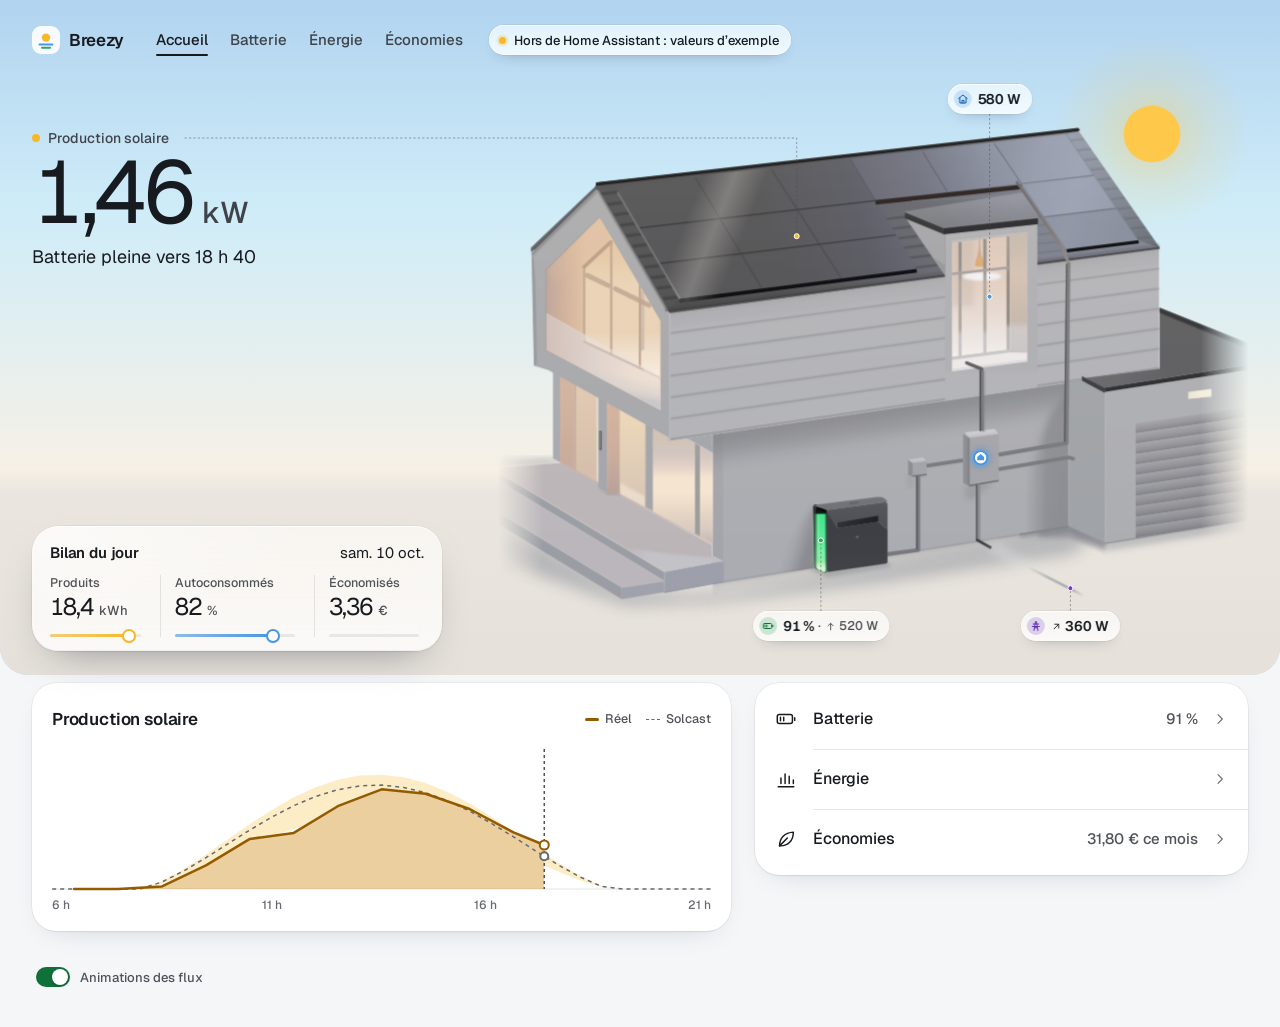
==== commit c7d87511: "Fix last QA findings on the real-entity home page - No battery end time when SoC or reserve is unava" ====
--- a/index.html
+++ b/index.html
@@ -1465,11 +1465,13 @@
   };
 }
 /* capacité = disponible / charge (comme S&A-HOME) ; « pleine » : jusqu'à 100 %, au rythme de maintenant (plafonné à 24 h) ;
-   « jusqu'à » : au rythme de maintenant, jusqu'à la réserve basse (pas jusqu'à 0 %). Durées en heures. */
+   « jusqu'à » : au rythme de maintenant, jusqu'à la réserve basse (pas jusqu'à 0 %). Durées en heures.
+   Réserve reliée mais illisible (charge ou réserve indisponible) : pas d'heure, plutôt qu'une heure comptée jusqu'à 0 %. */
 function batterieMaison(f) {
   const soc = HA.nb(ENT.socBatterie), dispo = HA.nb(ENT.batterieDispo), reserve = HA.nb(ENT.batterieMin);
   const cap = soc != null && soc > 5 && dispo != null ? dispo / (soc / 100) : null;
-  const utile = dispo != null ? Math.max(0, dispo - (cap && reserve != null ? cap * reserve / 100 : 0)) : null;
+  const reserveOk = !ENT.batterieMin || (cap != null && reserve != null);
+  const utile = dispo != null && reserveOk ? Math.max(0, dispo - (ENT.batterieMin ? cap * reserve / 100 : 0)) : null;
   const batNet = f?.batNet ?? null;
   const autonomie = batNet != null && utile != null && batNet < -30 ? utile * 1000 / -batNet : null;
   const pleine = batNet != null && cap && dispo != null && batNet > 50 && soc < 100 ? Math.min(24, Math.max(0, cap - dispo) * 1000 / batNet) : null;
@@ -2373,15 +2375,38 @@
   const ancreUne = MEMO.ancreUne;
   // la rangée du ciel, sur téléphone : le filet du chiffre la coupe en deux ; chaque pastille reste du côté de son ancre, à 12 px du filet
   const lxUne = mode === 'portrait' && !ligne && ancreUne ? P(ancreUne)[0] : null;
+  let etage = null;   // la pastille de la borne, montée d'un étage au-dessus de la rangée du ciel (téléphone)
+  const rangCiel = () => ciel.filter(x => x !== etage);
   const cotes = avecFil => avecFil && lxUne != null
-    ? [[ciel.filter(x => P(x.P.ancre)[0] < lxUne), gauche, lxUne - 12], [ciel.filter(x => P(x.P.ancre)[0] >= lxUne), lxUne + 12, droite]]
-    : [[ciel, gauche, droite]];
+    ? [[rangCiel().filter(x => P(x.P.ancre)[0] < lxUne), gauche, lxUne - 12], [rangCiel().filter(x => P(x.P.ancre)[0] >= lxUne), lxUne + 12, droite]]
+    : [[rangCiel(), gauche, droite]];
   const tient = avecFil => !rangee(solP, droite - gauche) && (ligne || cotes(avecFil).every(([L, g, d]) => !L.length || !rangee(L, d - g)));
+  // téléphone : plutôt que de perdre son mot, « Borne 7,2 kW » monte d'un étage, de son côté du filet du chiffre, si
+  // l'étage tient sous le texte, si son filet descend droit vers le garage et ne passe sous aucune pastille de la rangée
+  const etageBorne = () => {
+    const pb = ciel.find(x => x.P.id === 'borne');
+    if (mode !== 'portrait' || ligne || skyTop == null || lxUne == null || !pb) return null;
+    const top = skyTop - 44, ax = P(pb.P.ancre)[0], w = largeur(pb);
+    const [g, d] = ax >= lxUne ? [lxUne + 12, droite] : [gauche, lxUne - 12];
+    if (top < CADRE.hb + 16 || w > d - g) return null;
+    const cx = borne(ax, g + w / 2, d - w / 2);
+    if (ax < cx - w / 2 + 15 || ax > cx + w / 2 - 15) return null;
+    etage = pb;
+    const L = cotes(true).find(([, g2]) => g2 === g)[0];
+    const cxL = resoudre(L.map(x => ({ x: P(x.P.ancre)[0], w: largeur(x) })), g, d);
+    if (!tient(true) || L.some((x, k) => Math.abs(ax - cxL[k]) < largeur(x) / 2 + 8)) { etage = null; return null; }
+    pb.cx = cx; pb.top = top;
+    return pb;
+  };
   let avecFil = true;
   if (mode !== 'court') {
-    // la borne sans son mot, puis tous les libellés courts ; sinon la rangée du ciel ignore le filet ;
+    // la borne d'un étage plus haut ou sans son mot, puis tous les libellés courts ; sinon la rangée du ciel ignore le filet ;
     // sinon (texte très agrandi) les pastilles passent sous le héros
-    for (const cls of ['borne-courte', 'pills-courtes']) { if (tient(true)) break; hero.classList.add(cls); }
+    for (const cls of ['borne-courte', 'pills-courtes']) {
+      if (tient(true)) break;
+      if (cls === 'borne-courte' && etageBorne()) break;
+      hero.classList.add(cls);
+    }
     if (!tient(true)) { avecFil = false; if (!tient(false)) { dehors = true; pastillesDehors(true); } }
   }
 
@@ -2593,7 +2618,7 @@
   cols.classList.remove('rangees');
   if ([...cols.querySelectorAll('.bm-l, .bm-v')].some(el => el.scrollWidth > el.clientWidth + .5)) cols.classList.add('rangees');
 }
-/* Bilan du jour (S&A-HOME) : produits (sur la prévision Solcast), part autoconsommée, économies (le filet : le jour sur un quart du mois) */
+/* Bilan du jour (S&A-HOME) : produits (le filet : sur la prévision Solcast), part autoconsommée (le filet : ce %), économies (piste seule) */
 function rendreBilan(d) {
   const B = d.bilan;
   $('bilan-date').textContent = dateCourte(d.date);
@@ -2611,7 +2636,7 @@
   compter($('bm-auto'), B.autoPct, v => fini(v) ? `${pct(v)}<span class="u">${NNBSP}%</span>` : '—');
   filet('bm-auto-p', B.autoPct);
   compter($('bm-eco'), B.ecoJour, v => fini(v) ? `${euros(v)}<span class="u">${NBSP}€</span>` : '—');
-  filet('bm-eco-p', B.ecoJour != null && B.ecoMois > 0 ? 400 * B.ecoJour / B.ecoMois : null);
+  filet('bm-eco-p', null);   // pas de référence définie pour les économies du jour : la piste seule, sans remplissage
   ajusterBilan();
 }
 
@@ -2648,10 +2673,12 @@
   const X = h => (h - 6) / 15 * W, Y = kw => H - Math.max(0, kw) * (H - 12) / C.maxKW, f1 = v => v.toFixed(1);
   const chemin = pts => pts.map((p, k) => `${k ? 'L' : 'M'}${f1(X(p.h))} ${f1(Y(p.kw))}`).join(' ');
   let s = '';
-  if (C.det.length) s += `<path class="c-bande" d="${chemin(C.det.map(p => ({ h: p.h, kw: fini(p.hi) ? p.hi : p.kw })))} ${C.det.slice().reverse().map(p => `L${f1(X(p.h))} ${f1(Y(fini(p.lo) ? p.lo : p.kw))}`).join(' ')} Z"/>`;
+  const r = C.reel, aire = r.length > 1 ? `${chemin(r)} L${f1(X(r.at(-1).h))} ${H} L${f1(X(r[0].h))} ${H} Z` : '';
+  // la fourchette 10-90 % n'est peinte qu'hors de l'aire du réel : deux couches lisibles, pas de troisième teinte
+  if (C.det.length && aire) s += `<defs><mask id="c-hors-reel" maskUnits="userSpaceOnUse" x="-8" y="-8" width="${W + 16}" height="${H + 16}"><rect x="-8" y="-8" width="${W + 16}" height="${H + 16}" fill="#fff"/><path d="${aire}" fill="#000"/></mask></defs>`;
+  if (C.det.length) s += `<path class="c-bande"${aire ? ' mask="url(#c-hors-reel)"' : ''} d="${chemin(C.det.map(p => ({ h: p.h, kw: fini(p.hi) ? p.hi : p.kw })))} ${C.det.slice().reverse().map(p => `L${f1(X(p.h))} ${f1(Y(fini(p.lo) ? p.lo : p.kw))}`).join(' ')} Z"/>`;
   s += `<path class="c-base" d="M0 ${H} H${W}"/>`;
-  const r = C.reel;
-  if (r.length > 1) s += `<path class="c-aire" d="${chemin(r)} L${f1(X(r.at(-1).h))} ${H} L${f1(X(r[0].h))} ${H} Z"/>`;
+  if (aire) s += `<path class="c-aire" d="${aire}"/>`;
   if (C.det.length) s += `<path class="c-prev" d="${chemin(C.det)}"/>`;
   if (r.length > 1) s += `<path class="c-reel" d="${chemin(r)}"/>`;
   box.innerHTML = `<svg viewBox="0 0 ${W} ${H}" width="${W}" height="${H}" aria-hidden="true" focusable="false">${s}<g class="c-repere"></g></svg>`;
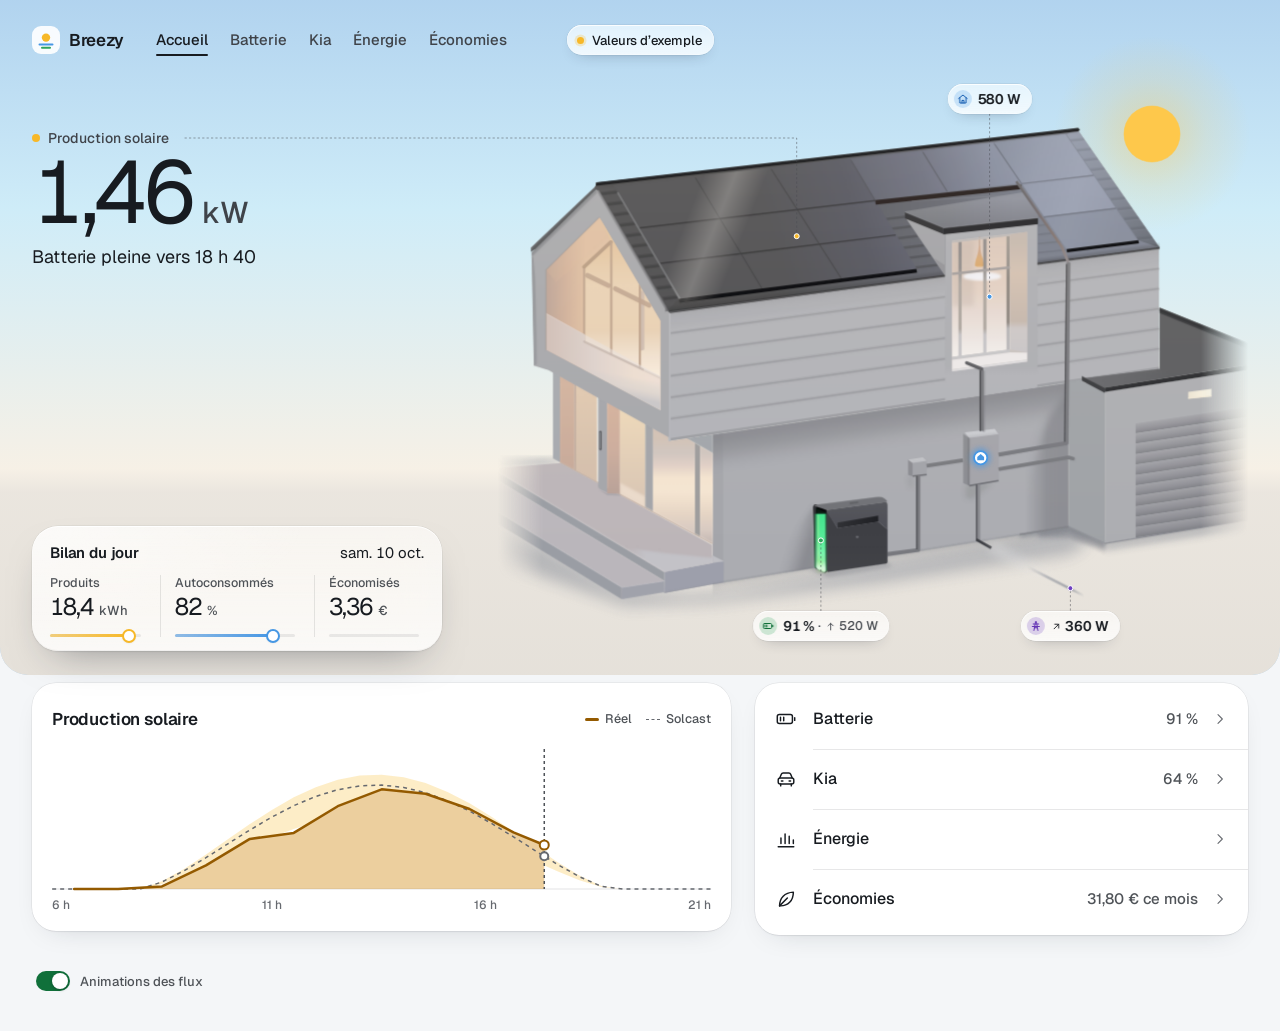
==== commit a70d6b5b: "WIP: Kia page after first review fixes, README build notes Both pages rebuild identically from their" ====
--- a/index.html
+++ b/index.html
@@ -2,9 +2,13 @@
 <!--
   Breezy · Accueil — « la maison au grand air »
   ---------------------------------------------------------------------------
-  GABARIT : l'illustration assets/maison.svg est insérée telle quelle, en ligne, à la place du
-  marqueur MAISON_SVG de #scene (ses éléments sont animés à l'exécution, le fichier n'est jamais modifié) :
-      node tools/inline-svg.js src/index.template.html index.html
+  GABARIT : tools/build.js produit index.html (une page autonome) depuis ce fichier :
+   - les marqueurs INCLURE insèrent le code commun à toutes les pages (src/partage/ : jetons, scène, pont vers
+     Home Assistant, formats, icônes, ciel, comètes, interrupteur des animations) ;
+   - l'illustration assets/maison.svg est insérée telle quelle, en ligne, à la place du marqueur MAISON_SVG de #scene
+     (ses éléments sont animés à l'exécution, le fichier n'est jamais modifié).
+      node tools/build.js                                      (toutes les pages)
+      node tools/build.js src/index.template.html index.html   (ou : node tools/inline-svg.js src/index.template.html index.html)
 
   DONNÉES : les entités de Home Assistant (bloc CONFIG.entites du script, « ← AJUSTE ICI »), reçues de
   la coque de S&A-HOME par postMessage (request_states → states, history_request → history_result).
@@ -34,6 +38,7 @@
 <link rel="preconnect" href="https://fonts.gstatic.com" crossorigin>
 <link rel="stylesheet" href="https://fonts.googleapis.com/css2?family=Geist:wght@400;500;600&display=swap">
 <style>
+/* Breezy · jetons et base, communs à toutes les pages (inclus par tools/build.js) */
 /* ================================================================ JETONS === */
 :root {
   color-scheme: light;
@@ -135,6 +140,15 @@
 :focus-visible { outline: 2px solid var(--encre); outline-offset: 2px; }
 .ic { width: 1em; height: 1em; flex: none; fill: none; stroke: currentColor; stroke-width: 1.8; stroke-linecap: round; stroke-linejoin: round; }
 
+.saut {
+  position: absolute; z-index: 20; left: var(--gx); top: -80px;
+  padding: 10px 14px; border-radius: 12px;
+  background: var(--encre); color: var(--fond); font-weight: 600; text-decoration: none;
+}
+.saut:focus { top: max(8px, env(safe-area-inset-top)); }
+
+/* Breezy · la scène et les composants communs (héros, ciel, barre, pastilles, chiffre, verre dépoli, cartes, lignes, pied)
+   — inclus par tools/build.js ; les règles propres à une page restent dans son gabarit, APRÈS ce fichier. */
 /* ================================================================ HÉROS === */
 .hero {
   position: relative; display: block;
@@ -163,12 +177,6 @@
   --fil: oklch(0.88 0.01 260 / .45);
 }
 .hero :focus-visible { outline-color: var(--ciel-encre); }
-.saut {
-  position: absolute; z-index: 20; left: var(--gx); top: -80px;
-  padding: 10px 14px; border-radius: 12px;
-  background: var(--encre); color: var(--fond); font-weight: 600; text-decoration: none;
-}
-.saut:focus { top: max(8px, env(safe-area-inset-top)); }
 #annonce { top: 0; left: 0; }
 .direct:focus { outline: none; }
 
@@ -291,6 +299,7 @@
 .hero[data-ciel="sombre"] .pill :is(.s, .n) { color: oklch(.80 .008 260); }
 .hero[data-ciel="sombre"] .pill .g { color: var(--c); }
 .pill.cache { opacity: 0; visibility: hidden; transition: opacity 300ms ease, visibility 0s linear 300ms; }
+a.pill { text-decoration: none; cursor: pointer; }                   /* une pastille qui ouvre une page (la borne → Kia) */
 .hero[data-mode="court"] .pill { transform: none; }
 
 /* pastilles sorties du héros (héros minuscule : zoom 400 %) : une rangée qui se replie, sur la page */
@@ -306,8 +315,6 @@
 @media (min-width: 1100px) { .hero[data-mode="large"] .nav-large { display: flex; } }
 .hero[data-mode="court"] .barre { top: 6px; right: auto; width: calc(var(--colw) - var(--gx)); }
 .hero[data-mode="court"] .une-v { letter-spacing: -.05em; }
-</style>
-<style>
 /* ================================================================ CONTENU === */
 main { display: block; padding: 0 0 8px; }
 @media (prefers-reduced-motion: reduce) { main { padding-bottom: 32px; } }   /* le pied (interrupteur) est masqué : la page garde sa marge basse */
@@ -347,10 +354,94 @@
 }
 .bilan-tete { display: flex; align-items: baseline; justify-content: space-between; gap: 12px; padding: 0 14px; margin-bottom: 12px; }
 .bilan-tete h2 { font-size: 15px; line-height: 20px; }
+.bilan[hidden] { display: none; }
+@media (max-width: 429px) { .bilan-tete { padding: 0 11px; } }
+@media (max-width: 374px) { .bilan-tete { padding: 0 7px; } .bilan { margin-left: 8px; margin-right: 8px; } }
+@media (min-width: 768px) { .bilan { margin-left: var(--gx); margin-right: var(--gx); } }
+
+/* --- Lignes (liste à la Tesla) --- */
+.lignes { margin: 0 calc(var(--gx) * -1); }
+.lignes a {
+  position: relative; display: grid; grid-template-columns: 24px minmax(0, 1fr) auto 16px; align-items: center; gap: 14px;
+  min-height: 60px; padding: 10px var(--gx); color: var(--encre); text-decoration: none;
+}
+.lignes li + li a::before { content: ""; position: absolute; top: 0; left: calc(var(--gx) + 38px); right: 0; height: 1px; background: var(--filet); }
+.lignes a:hover { background: color-mix(in oklch, var(--surface-2) 70%, transparent); }
+.lignes .ic { width: 22px; height: 22px; stroke-width: 1.6; color: var(--encre); }
+.lignes .chev { width: 16px; height: 16px; color: var(--encre-3); }
+.lignes .l1 { min-width: 0; font: 500 16px/22px var(--police); }
+.lignes .lv { font: 500 15px/20px var(--police); color: var(--encre-2); white-space: nowrap; }
+/* une ligne d'information, sans lien ni chevron */
+.lignes .ligne { position: relative; display: grid; grid-template-columns: 24px minmax(0, 1fr) auto; align-items: center; gap: 14px; min-height: 60px; padding: 10px var(--gx); color: var(--encre); }
+.lignes li + li .ligne::before { content: ""; position: absolute; top: 0; left: calc(var(--gx) + 38px); right: 0; height: 1px; background: var(--filet); }
+
+/* --- Pied : l'interrupteur des animations (WCAG 2.2.2) --- */
+.pied[hidden] { display: none; }
+.pied { max-width: 1320px; margin: 0 auto; padding: 16px var(--gx) 28px; text-align: center; font: 500 12.5px/18px var(--police); color: var(--encre-3); }
+.pied-actions { display: flex; flex-wrap: wrap; align-items: center; justify-content: center; gap: 4px 20px; }
+.interrupteur { display: inline-flex; align-items: center; justify-content: center; gap: 10px; min-width: 44px; min-height: 44px; padding: 0 4px; border: 0; background: none; font: 500 13px/1 var(--police); color: var(--encre-2); border-radius: 12px; }
+/* piste cerclée (≥ 3:1 sur la page) ; allumée : vert foncé en thème clair */
+.interrupteur .tr { position: relative; width: 34px; height: 20px; border-radius: 999px; background: var(--piste); box-shadow: inset 0 0 0 1px var(--encre-3); transition: background .2s; flex: none; }
+.interrupteur .tr::after { content: ""; position: absolute; top: 2px; left: 2px; width: 16px; height: 16px; border-radius: 50%; background: var(--surface); box-shadow: 0 0 0 1px var(--encre-3), 0 1px 3px oklch(.2 .01 260 / .3); transition: transform .2s; }
+.interrupteur[aria-checked="true"] .tr { background: var(--batterie-t); box-shadow: none; }
+.interrupteur[aria-checked="true"] .tr::after { box-shadow: 0 1px 3px oklch(.2 .01 260 / .3); transform: translateX(14px); }
+
+/* ================================================================ GRANDS ÉCRANS (contenu) === */
+html[data-mode="large"] .bilan { width: var(--colw); margin: calc(var(--lift, 0px) * -1) 0 0 var(--edge); }
+html[data-mode="court"] .bilan { margin: 12px var(--gx) 0; }
+@media (min-width: 900px) {
+  .page { display: grid; grid-template-columns: repeat(12, minmax(0, 1fr)); gap: 24px; align-items: start; padding-top: 32px; }
+  .colonne-g { grid-column: 1 / span 7; display: flex; flex-direction: column; gap: 24px; }
+  .colonne-d { grid-column: 8 / span 5; display: flex; flex-direction: column; gap: 24px; }
+  .lignes { margin: 0; padding: 6px 0; border-radius: 24px; background: var(--surface); box-shadow: var(--ombre-carte); overflow: hidden; }
+  .lignes a { padding: 12px 20px; }
+  .lignes li + li a::before { left: 58px; }
+  .lignes .ligne { padding: 12px 20px; }
+  .lignes li + li .ligne::before { left: 58px; }
+  .pied { text-align: left; }
+  .pied-actions { justify-content: flex-start; }
+}
+@media (max-width: 899px) { .colonne-g, .colonne-d { display: contents; } }
+
+/* ================================================================ COMÈTES ET MOYEU (dans le SVG) === */
+.fl-flux { transition: opacity 300ms ease; }
+.fl-flux path, .fl-fixe path { fill: none; stroke-linecap: round; stroke-linejoin: round; }
+.fl-lueur { filter: url(#fl-flou); }
+.fl-fixe .fl-fleche { stroke: var(--surface-scene); stroke-width: 1; stroke-linejoin: round; vector-effect: non-scaling-stroke; }
+.pill .long, .pill .court { align-items: center; gap: 4px; }
+.pill .long { display: inline-flex; }
+.pill .court { display: none; }
+.pill .sep { margin-right: 1px; }
+@media (max-width: 359px) { .pill .long { display: none; } .pill .court { display: inline-flex; } .pill .court:empty { display: none; } }
+.hero.borne-courte .pill .n { display: none; }
+.hero.pills-courtes .pill .long { display: none; }
+.hero.pills-courtes .pill .court { display: inline-flex; }
+.hero.pills-courtes .pill .court:empty { display: none; }
+
+/* ================================================================ MOUVEMENT RÉDUIT === */
+@media (prefers-reduced-motion: reduce) {
+  *, *::before, *::after { animation: none !important; transition: none !important; }
+}
+.calme .etoiles .tw, .calme .nuages, .calme .pluie, .calme .ancre.pouls { animation: none !important; }
+#hero.fige, #hero.fige * { animation-play-state: paused !important; }      /* héros hors écran ou onglet caché */
+
+/* ================================================================ COULEURS FORCÉES (Windows contraste élevé) === */
+@media (forced-colors: active) {
+  .interrupteur .tr { border: 1px solid CanvasText; background: Canvas; }
+  .interrupteur .tr::after { background: CanvasText; forced-color-adjust: none; }
+  .interrupteur[aria-checked="true"] .tr { background: Highlight; border-color: Highlight; forced-color-adjust: none; }
+  .interrupteur[aria-checked="true"] .tr::after { background: HighlightText; }
+  .une-k { position: relative; z-index: 1; }           /* le fond imposé de la ligne du chiffre ne masque plus son intitulé */
+  .capsule .pt, .une-k i { forced-color-adjust: none; }
+}
+
+</style>
+<style>
+/* ================================================================ ACCUEIL === */
 .bilan-cols { display: grid; grid-template-columns: minmax(0, 1fr) minmax(0, 1.25fr) minmax(0, 1fr); }   /* « Autoconsommés », le plus long libellé, tient sur une ligne */
 .bm { position: relative; display: flex; flex-direction: column; min-width: 0; padding: 0 14px; }
 .bm + .bm:not(.premiere) { border-left: 1px solid var(--filet); }
-.bm[hidden], .bilan[hidden], .journee[hidden] { display: none; }
+.bm[hidden], .journee[hidden] { display: none; }
 .bm-b { display: flex; flex-direction: column; align-items: flex-start; gap: 2px; min-width: 0; }
 .bm-l { max-width: 100%; font: 500 12.5px/16px var(--police); color: var(--encre-2); }
 .bm-v { max-width: 100%; white-space: nowrap; font-weight: 400; font-size: clamp(19px, 6.2vw, 24px); line-height: 28px; letter-spacing: -.04em; color: var(--encre); }
@@ -362,9 +453,8 @@
 .bilan-cols.rangees { grid-template-columns: minmax(0, 1fr); row-gap: 12px; }
 .bilan-cols.rangees .bm + .bm:not(.premiere) { border-left: 0; border-top: 1px solid var(--filet); padding-top: 12px; }
 .bilan-cols.rangees .bm-v { white-space: normal; }
-@media (max-width: 429px) { .bm { padding: 0 11px; } .bilan-tete { padding: 0 11px; } }
-@media (max-width: 374px) { .bm { padding: 0 7px; } .bilan-tete { padding: 0 7px; } .bilan { margin-left: 8px; margin-right: 8px; } .bm-l { font-size: 12px; } }
-@media (min-width: 768px) { .bilan { margin-left: var(--gx); margin-right: var(--gx); } }
+@media (max-width: 429px) { .bm { padding: 0 11px; } }
+@media (max-width: 374px) { .bm { padding: 0 7px; } .bm-l { font-size: 12px; } }
 
 /* --- Production solaire : réel et prévision Solcast, de 6 h à 21 h (S&A-HOME, écran Énergie) --- */
 .journee .carte-tete { flex-wrap: wrap; row-gap: 4px; }               /* téléphone étroit : la légende passe sous le titre */
@@ -390,50 +480,7 @@
 .bulle[hidden] { display: none; }
 .axe-h { display: flex; justify-content: space-between; margin-top: 8px; font: 500 12px/16px var(--police); color: var(--encre-3); }
 
-/* --- Lignes (liste à la Tesla) --- */
-.lignes { margin: 0 calc(var(--gx) * -1); }
-.lignes a {
-  position: relative; display: grid; grid-template-columns: 24px minmax(0, 1fr) auto 16px; align-items: center; gap: 14px;
-  min-height: 60px; padding: 10px var(--gx); color: var(--encre); text-decoration: none;
-}
-.lignes li + li a::before { content: ""; position: absolute; top: 0; left: calc(var(--gx) + 38px); right: 0; height: 1px; background: var(--filet); }
-.lignes a:hover { background: color-mix(in oklch, var(--surface-2) 70%, transparent); }
-.lignes .ic { width: 22px; height: 22px; stroke-width: 1.6; color: var(--encre); }
-.lignes .chev { width: 16px; height: 16px; color: var(--encre-3); }
-.lignes .l1 { min-width: 0; font: 500 16px/22px var(--police); }
-.lignes .lv { font: 500 15px/20px var(--police); color: var(--encre-2); white-space: nowrap; }
-
-/* --- Pied : l'interrupteur des animations (WCAG 2.2.2) --- */
-.pied[hidden] { display: none; }
-.pied { max-width: 1320px; margin: 0 auto; padding: 16px var(--gx) 28px; text-align: center; font: 500 12.5px/18px var(--police); color: var(--encre-3); }
-.pied-actions { display: flex; flex-wrap: wrap; align-items: center; justify-content: center; gap: 4px 20px; }
-.interrupteur { display: inline-flex; align-items: center; justify-content: center; gap: 10px; min-width: 44px; min-height: 44px; padding: 0 4px; border: 0; background: none; font: 500 13px/1 var(--police); color: var(--encre-2); border-radius: 12px; }
-/* piste cerclée (≥ 3:1 sur la page) ; allumée : vert foncé en thème clair */
-.interrupteur .tr { position: relative; width: 34px; height: 20px; border-radius: 999px; background: var(--piste); box-shadow: inset 0 0 0 1px var(--encre-3); transition: background .2s; flex: none; }
-.interrupteur .tr::after { content: ""; position: absolute; top: 2px; left: 2px; width: 16px; height: 16px; border-radius: 50%; background: var(--surface); box-shadow: 0 0 0 1px var(--encre-3), 0 1px 3px oklch(.2 .01 260 / .3); transition: transform .2s; }
-.interrupteur[aria-checked="true"] .tr { background: var(--batterie-t); box-shadow: none; }
-.interrupteur[aria-checked="true"] .tr::after { box-shadow: 0 1px 3px oklch(.2 .01 260 / .3); transform: translateX(14px); }
-
-/* ================================================================ GRANDS ÉCRANS (contenu) === */
-html[data-mode="large"] .bilan { width: var(--colw); margin: calc(var(--lift, 0px) * -1) 0 0 var(--edge); }
-html[data-mode="court"] .bilan { margin: 12px var(--gx) 0; }
-@media (min-width: 900px) {
-  .page { display: grid; grid-template-columns: repeat(12, minmax(0, 1fr)); gap: 24px; align-items: start; padding-top: 32px; }
-  .colonne-g { grid-column: 1 / span 7; display: flex; flex-direction: column; gap: 24px; }
-  .colonne-d { grid-column: 8 / span 5; display: flex; flex-direction: column; gap: 24px; }
-  .lignes { margin: 0; padding: 6px 0; border-radius: 24px; background: var(--surface); box-shadow: var(--ombre-carte); overflow: hidden; }
-  .lignes a { padding: 12px 20px; }
-  .lignes li + li a::before { left: 58px; }
-  .pied { text-align: left; }
-  .pied-actions { justify-content: flex-start; }
-}
-@media (max-width: 899px) { .colonne-g, .colonne-d { display: contents; } }
-
-/* ================================================================ COMÈTES ET MOYEU (dans le SVG) === */
-.fl-flux { transition: opacity 300ms ease; }
-.fl-flux path, .fl-fixe path { fill: none; stroke-linecap: round; stroke-linejoin: round; }
-.fl-lueur { filter: url(#fl-flou); }
-.fl-fixe .fl-fleche { stroke: var(--surface-scene); stroke-width: 1; stroke-linejoin: round; vector-effect: non-scaling-stroke; }
+/* moyeu des flux (dans le SVG de la maison) */
 .hub-halo { fill: var(--maison); opacity: .55; }
 .hub-disque { transform-box: fill-box; transform-origin: center; }
 .hub-rond { fill: var(--surface-scene); stroke: var(--maison); stroke-width: 1.8; }
@@ -441,32 +488,8 @@
 #fl-hub.eteint .hub-halo { display: none; }
 #fl-hub.eteint .hub-rond { stroke: var(--encre-3); }
 #fl-hub.eteint .hub-ic { fill: var(--encre-3); }
-.pill .long, .pill .court { align-items: center; gap: 4px; }
-.pill .long { display: inline-flex; }
-.pill .court { display: none; }
-.pill .sep { margin-right: 1px; }
-@media (max-width: 359px) { .pill .long { display: none; } .pill .court { display: inline-flex; } .pill .court:empty { display: none; } }
-.hero.borne-courte .pill .n { display: none; }
-.hero.pills-courtes .pill .long { display: none; }
-.hero.pills-courtes .pill .court { display: inline-flex; }
-.hero.pills-courtes .pill .court:empty { display: none; }
-
-/* ================================================================ MOUVEMENT RÉDUIT === */
-@media (prefers-reduced-motion: reduce) {
-  *, *::before, *::after { animation: none !important; transition: none !important; }
-}
-.calme .etoiles .tw, .calme .nuages, .calme .pluie, .calme .ancre.pouls { animation: none !important; }
-#hero.fige, #hero.fige * { animation-play-state: paused !important; }      /* héros hors écran ou onglet caché */
-
-/* ================================================================ COULEURS FORCÉES (Windows contraste élevé) === */
 @media (forced-colors: active) {
-  .interrupteur .tr { border: 1px solid CanvasText; background: Canvas; }
-  .interrupteur .tr::after { background: CanvasText; forced-color-adjust: none; }
-  .interrupteur[aria-checked="true"] .tr { background: Highlight; border-color: Highlight; forced-color-adjust: none; }
-  .interrupteur[aria-checked="true"] .tr::after { background: HighlightText; }
-  .une-k { position: relative; z-index: 1; }           /* le fond imposé de la ligne du chiffre ne masque plus son intitulé */
   .bm-p, .bm-p i { forced-color-adjust: none; }
-  .capsule .pt, .une-k i { forced-color-adjust: none; }
 }
 </style>
 </head>
@@ -495,7 +518,7 @@
         <span class="marque-nom">Breezy</span>
       </a>
       <nav class="nav-large" aria-label="Navigation principale">
-        <a href="#" aria-current="page">Accueil</a><a href="#">Batterie</a><a href="#">Énergie</a><a href="#">Économies</a>
+        <a href="index.html" aria-current="page">Accueil</a><a href="#">Batterie</a><a href="kia.html">Kia</a><a href="#">Énergie</a><a href="#">Économies</a>
       </nav>
     </div>
     <!-- État des données : en direct (coque Home Assistant) ou valeurs d'exemple (page ouverte seule) -->
@@ -1162,6 +1185,7 @@
     batterieMax: 'number.solarflow_2400_ac_soc_set',                      // % : la limite haute de charge (« pleine vers » compte jusqu'à 100 %, comme S&A-HOME)
     reseau: 'sensor.te31njn2n154747_l3_p',                                // W signés, + = import / − = export (Smart3CT L3)
     voiture: 'sensor.te31njn2n154747_l2_p',                               // W à la borne de la Kia (Smart3CT L2)
+    kia: 'sensor.e_niro_e_niro_e_niro_ev_battery_level',                  // % de la Kia (la ligne « Kia », vers kia.html)
     soleil: 'sun.sun',
     meteo: ['weather.homelyvibes_sa', 'weather.forecast_maison', 'weather.forecast_home'],   // la première qui existe
     // le bilan et la courbe du jour
@@ -1177,9 +1201,11 @@
 };
 const ENT = CONFIG.entites;
 
-/* ---------- Home Assistant, par la coque de S&A-HOME (postMessage) ----------
+/* ---------- Home Assistant, par la coque de S&A-HOME (postMessage) — partagé par toutes les pages ----------
    page → coque : { type: 'request_states' } · { type: 'history_request', id, start, end, entities, period, types }
+                  · { type: 'service_call', id, domain, service, entity_id, data }                  (S&A-HOME : ha.appel)
    coque → page : { type: 'states', states, user, dark } · { type: 'history_result', id, success, data }
+                  · { type: 'service_result', id, success, error }
    Une entité absente, « unavailable » ou « unknown » vaut null : rien n'est jamais inventé. */
 const HA = {
   enCoque: window.parent !== window,
@@ -1194,6 +1220,14 @@
   attr(id, a) { const s = this.e(id); return s && s.attributes && s.attributes[a] != null ? s.attributes[a] : null; },
   premiere(liste) { return [].concat(liste).find(id => id && this.etats[id]) || null; },
   maintenant() { return this.t ?? Date.now(); },
+  /* âge d'une donnée, en minutes (S&A-HOME : ha.age) : l'horodatage de l'état (capteur timestamp), à défaut son last_changed ;
+     null si l'entité est absente ou indisponible */
+  age(id) {
+    const s = this.e(id);
+    if (!s || this.etat(id) == null) return null;
+    const t = Date.parse(s.state), t2 = Number.isFinite(t) ? t : Date.parse(s.last_changed);
+    return Number.isFinite(t2) ? Math.max(0, (this.maintenant() - t2) / 60000) : null;
+  },
   ecouter(recu) {
     window.addEventListener('message', ev => {
       const m = ev.data;
@@ -1204,7 +1238,7 @@
         const premier = !this.connecte;
         this.connecte = true;
         recu(premier);
-      } else if (m.type === 'history_result' && this.attentes[m.id]) {
+      } else if ((m.type === 'history_result' || m.type === 'service_result') && this.attentes[m.id]) {
         const r = this.attentes[m.id]; delete this.attentes[m.id];
         if (m.success) r.ok(m.data); else r.ko(m.error);
       }
@@ -1219,86 +1253,30 @@
       window.parent.postMessage({ type: 'history_request', id, ...q }, '*');
       setTimeout(() => { if (this.attentes[id]) { delete this.attentes[id]; ko(new Error('sans réponse')); } }, 20000);
     });
+  },
+  /* une commande, exactement comme S&A-HOME (ha.appel) : service_call, puis service_result ; sans réponse après 15 s, elle est
+     tenue pour faite. Résout { ok: true } ou { ok: false, erreur } (jamais rejetée). Hors de Home Assistant : rien n'est envoyé. */
+  appel(domaine, service, entite, donnees) {
+    if (!this.enCoque) return Promise.resolve({ ok: true, envoye: false });
+    const id = this.id++;
+    return new Promise(fin => {
+      this.attentes[id] = { ok: () => fin({ ok: true, envoye: true }), ko: erreur => fin({ ok: false, envoye: true, erreur }) };
+      window.parent.postMessage({ type: 'service_call', id, domain: domaine, service, entity_id: entite, data: donnees || {} }, '*');
+      setTimeout(() => { if (this.attentes[id]) { delete this.attentes[id]; fin({ ok: true, envoye: true }); } }, 15000);
+    });
   }
 };
 
 /* ---------- Statistiques de Home Assistant (comme S&A-HOME : debutDe, parCle) ---------- */
-const HISTO = { heures: null, quand: 0 };
 const debutDe = p => (typeof p.start === 'number' ? p.start : Date.parse(p.start));
 const parCle = (res, id, cle, champ) => {
   const o = {};
   ((res && res[id]) || []).forEach(p => { const v = Number(p[champ || 'change']), k = cle(debutDe(p)); if (Number.isFinite(v) && k != null) o[k] = (o[k] || 0) + v; });
   return o;
 };
-/* la production heure par heure depuis minuit (moyennes, en W) : comme chargerHisto de S&A-HOME, rechargée toutes les 15 min */
-function chargerHisto() {
-  if (!HA.enCoque || !ENT.solaire) return;
-  const now = Date.now(), minuit = minuitDe(now);
-  HISTO.quand = now;
-  HA.historique({ start: new Date(minuit).toISOString(), end: new Date(now).toISOString(), entities: [ENT.solaire], period: 'hour', types: ['mean'] })
-    .then(r => { HISTO.heures = r || {}; planifierRendu(); })
-    .catch(() => { /* sans historique : la courbe garde la prévision et la valeur actuelle */ });
-}
-
-/* ---------- Valeurs d'exemple (page ouverte hors de Home Assistant) ----------
-   Des états au format de Home Assistant ({ entity_id, state, attributes, last_changed }) et un historique au
-   format des statistiques ({ start, mean }), lus par le MÊME code que les vrais.
-   Journée du samedi 10 octobre 2026 : lever 8 h 05, coucher 19 h 13 ; batterie 3 × 2,88 kWh, réserve 10 % ;
-   un passage nuageux vers 11 h ; économies au prix moyen évité de 0,222 €/kWh. */
-const EXEMPLE = {
-  jour: '2026-10-10', lever: '08:05', coucher: '19:13', capacite: 8.64, reserve: 10, prix: 0.222, moisAvant: 28.44, cumulAvant: 912.4,
-  apercus: {
-    //        heure                          météo HA          W : soleil, batterie (− = charge), réseau (+ = import), borne ; % batterie ; part autoconsommée
-    defaut: { t: '2026-10-10T17:12:00+02:00', meteo: 'sunny',        pv: 1460, bat: -520,  reseau: -360, borne: 0,    soc: 91, auto: .82 },
-    midi:   { t: '2026-10-10T13:24:00+02:00', meteo: 'sunny',        pv: 3360, bat: -2400, reseau: -300, borne: 0,    soc: 50, auto: .94 },
-    soir:   { t: '2026-10-10T19:34:00+02:00', meteo: 'clear-night',  pv: 0,    bat: 1620,  reseau: 3,    borne: 0,    soc: 76, auto: .84 },
-    nuit:   { t: '2026-10-10T22:36:00+02:00', meteo: 'clear-night',  pv: 0,    bat: 660,   reseau: 2,    borne: 0,    soc: 45, auto: .89 },
-    borne:  { t: '2026-10-10T14:10:00+02:00', meteo: 'partlycloudy', pv: 3380, bat: 0,     reseau: 4340, borne: 7200, soc: 98, auto: .86 }
-  }
-};
-/* prévision (kW) à l'heure h, et moyenne réelle de l'heure h → h + 1 */
-const prevuKW = h => (h <= 8.25 || h >= 19 ? 0 : 3.45 * Math.pow(Math.sin(Math.PI * (h - 8.25) / 10.75), 1.4));
-const reelKW = h => prevuKW(h + 0.5) * (h === 11 ? 0.72 : h === 12 ? 0.86 : 0.96);
-function etatsExemple(nom) {
-  const A = EXEMPLE.apercus[nom] || EXEMPLE.apercus.defaut;
-  const t = Date.parse(A.t), date = new Date(t), h = heureLocale(date).h, minuit = minuitDe(t), quand = date.toISOString();
-  const etats = {};
-  const pose = (id, state, attributes = {}) => { if (id) etats[id] = { entity_id: id, state: String(state), attributes, last_changed: quand }; };
-  // historique : les moyennes horaires des heures déjà finies
-  const H = Math.floor(h), serie = [];
-  for (let k = 0; k < H; k++) serie.push({ start: minuit + k * 3600000, end: minuit + (k + 1) * 3600000, mean: Math.round(reelKW(k) * 1000) });
-  const prod = serie.reduce((a, p) => a + p.mean / 1000, 0) + (h - H) * A.pv / 1000;
-  // Solcast : 48 demi-heures (kW), fourchette 10-90 %
-  const det = Array.from({ length: 48 }, (_, k) => {
-    const kw = prevuKW(k / 2 + 0.25);
-    return { period_start: new Date(minuit + k * 1800000).toISOString(), pv_estimate: +kw.toFixed(4), pv_estimate10: +(kw * 0.72).toFixed(4), pv_estimate90: +Math.min(5, kw * 1.1).toFixed(4) };
-  });
-  const prev = det.reduce((a, p) => a + p.pv_estimate / 2, 0);
-  // le soleil de ce jour-là, à Paris
-  const lever = hDe(EXEMPLE.lever), coucher = hDe(EXEMPLE.coucher);
-  const prochain = (x, hx) => new Date(minuit + (h < x ? 0 : 86400000) + hx * 3600000).toISOString();
-  const elevation = positionSoleil(date, 48.85, 2.35).elevation;
-  pose(ENT.soleil, elevation > 0 ? 'above_horizon' : 'below_horizon', { elevation: +elevation.toFixed(2), rising: h < (lever + coucher) / 2, next_rising: prochain(lever, lever), next_setting: prochain(coucher, coucher) });
-  pose([].concat(ENT.meteo)[0], A.meteo);
-  pose(ENT.solaire, A.pv, { unit_of_measurement: 'W' });
-  pose(ENT.batterie, A.bat, { unit_of_measurement: 'W' });
-  pose(ENT.socBatterie, A.soc, { unit_of_measurement: '%' });
-  pose(ENT.batterieDispo, (A.soc / 100 * EXEMPLE.capacite).toFixed(2), { unit_of_measurement: 'kWh' });
-  pose(ENT.batterieMin, EXEMPLE.reserve, { unit_of_measurement: '%' });
-  pose(ENT.batterieMax, 100, { unit_of_measurement: '%' });
-  pose(ENT.reseau, A.reseau, { unit_of_measurement: 'W' });
-  pose(ENT.voiture, A.borne, { unit_of_measurement: 'W' });
-  pose(ENT.productionJour, prod.toFixed(2), { unit_of_measurement: 'kWh' });
-  pose(ENT.previsionJour, prev.toFixed(2), { unit_of_measurement: 'kWh', detailedForecast: det });
-  const auto = prod * A.auto, eco = auto * EXEMPLE.prix;
-  pose(ENT.eco.autoconsoJour, auto.toFixed(2), { unit_of_measurement: 'kWh' });
-  pose(ENT.eco.jour, eco.toFixed(2), { unit_of_measurement: '€' });
-  pose(ENT.eco.mois, (EXEMPLE.moisAvant + eco).toFixed(2), { unit_of_measurement: '€' });
-  pose(ENT.eco.cumul, (EXEMPLE.cumulAvant + eco).toFixed(2), { unit_of_measurement: '€' });
-  return { t, etats, histo: { [ENT.solaire]: serie } };
-}
-
-/* ------------------------------------------------------------ Formats FR -- */
+
+/* ------------------------------------------------------------ Formats FR, outils, heure de la maison -- partagé
+   Contrat : la page déclare CONFIG (CONFIG.fuseau) AVANT ce fichier. */
 const NBSP = ' ', NNBSP = ' ';
 const nf = {};
 const nombre = (v, d = 1, dMin = d) => (nf[d + '/' + dMin] ||= new Intl.NumberFormat('fr-FR', { minimumFractionDigits: dMin, maximumFractionDigits: d })).format(v);
@@ -1359,7 +1337,7 @@
 };
 const dateCourte = date => new Intl.DateTimeFormat('fr-FR', { weekday: 'short', day: 'numeric', month: 'short', timeZone: CONFIG.fuseau }).format(date);
 
-/* ------------------------------------------------------------ Icônes (traits, 24 × 24) -- */
+/* ------------------------------------------------------------ Icônes (traits, 24 × 24) -- partagé */
 const TRACE = {
   soleil: '<circle cx="12" cy="12" r="4"/><path d="M12 2.5v2.2M12 19.3v2.2M2.5 12h2.2M19.3 12h2.2M5.3 5.3l1.6 1.6M17.1 17.1l1.6 1.6M5.3 18.7l1.6-1.6M17.1 6.9l1.6-1.6"/>',
   maison: '<path d="M3.5 11 12 4l8.5 7"/><path d="M5.8 9.4V20h12.4V9.4"/><path d="M10 20v-5.2h4V20"/>',
@@ -1368,7 +1346,23 @@
   borne: '<rect x="4.5" y="3" width="9" height="18" rx="2"/><path d="M4.5 9.5h9"/><path d="M13.5 13h2a2 2 0 0 1 2 2v2.5a1.5 1.5 0 0 0 3 0V9l-2.5-2.5"/><path d="M9.6 12 8 14.6h2.2L8.6 17.2"/>',
   chevron: '<path d="M9 5.5 15.5 12 9 18.5"/>',
   graphique: '<path d="M3.5 20.5h17"/><path d="M6.5 17V11M11 17V6.5M15.5 17v-8M20 17v-4"/>',
-  feuille: '<path d="M5 19.5C5 11 10.5 5 20 4.5c0 9.5-6 15-14 15z"/><path d="M5 19.5 13.5 11"/>'
+  feuille: '<path d="M5 19.5C5 11 10.5 5 20 4.5c0 9.5-6 15-14 15z"/><path d="M5 19.5 13.5 11"/>',
+  // la voiture et ses commandes (page Kia, ligne Kia de l'Accueil)
+  voiture: '<path d="M5.2 11 6.9 6.9A2.2 2.2 0 0 1 8.9 5.5h6.2a2.2 2.2 0 0 1 2 1.4l1.7 4.1"/><rect x="3.5" y="11" width="17" height="6.5" rx="2.2"/><path d="M6.2 17.5v2M17.8 17.5v2M7 14.2h1.6M15.4 14.2H17"/>',
+  verrou: '<rect x="5" y="10.5" width="14" height="10" rx="2.6"/><path d="M8.2 10.5V7.8a3.8 3.8 0 0 1 7.6 0v2.7"/><path d="M12 14.4v2.2"/>',
+  verrouOuvert: '<rect x="5" y="10.5" width="14" height="10" rx="2.6"/><path d="M8.2 10.5V7.8a3.8 3.8 0 0 1 7.3-1.5"/><path d="M12 14.4v2.2"/>',
+  ventilateur: '<circle cx="12" cy="12" r="1.7"/><path d="M12 10.3C10.5 7.6 10.9 3.9 13.5 3.6c2.5-.3 3.4 2.6 1.5 4.4-1 .9-2 1.6-3 2.3z"/><path d="M12 10.3C10.5 7.6 10.9 3.9 13.5 3.6c2.5-.3 3.4 2.6 1.5 4.4-1 .9-2 1.6-3 2.3z" transform="rotate(120 12 12)"/><path d="M12 10.3C10.5 7.6 10.9 3.9 13.5 3.6c2.5-.3 3.4 2.6 1.5 4.4-1 .9-2 1.6-3 2.3z" transform="rotate(240 12 12)"/>',
+  actualiser: '<path d="M19.5 12a7.5 7.5 0 1 1-2.3-5.4"/><path d="M19.6 4.4v3.9h-3.9"/>',
+  eclair: '<path d="M13.2 3 5.8 13.2h5.9L10.8 21l7.4-10.2h-5.9z"/>',
+  stop: '<rect x="6.5" y="6.5" width="11" height="11" rx="2.2"/>',
+  moins: '<path d="M6 12h12"/>',
+  plus: '<path d="M12 6v12M6 12h12"/>',
+  soleilLune: '<circle cx="9.5" cy="13.5" r="3.4"/><path d="M9.5 6.8v1.6M9.5 18.6v1.6M2.8 13.5h1.6M14.6 13.5h1.6M4.8 8.8l1.1 1.1M13.1 17.1l1.1 1.1M4.8 18.2l1.1-1.1"/><path d="M21 7.4a3.3 3.3 0 1 1-3.6-4.3 2.6 2.6 0 0 0 3.6 4.3z"/>',
+  b12v: '<rect x="3" y="7.5" width="18" height="11.5" rx="2.2"/><path d="M6.5 7.5V5.5h3v2M14.5 7.5V5.5h3v2"/><path d="M6.6 13.2h3M15 11.7v3M13.5 13.2h3"/>',
+  compteur: '<path d="M4.3 17.6a8.6 8.6 0 1 1 15.4 0"/><path d="M12 14.4 15.6 9.2"/><circle cx="12" cy="14.6" r="1.3"/>',
+  cle: '<path d="M14.8 6.2a4 4 0 0 0-5.3 5.2l-5.7 5.7a1.6 1.6 0 0 0 2.3 2.3l5.7-5.7a4 4 0 0 0 5.2-5.3l-2.5 2.5-2.1-.5-.5-2.1z"/>',
+  retour: '<path d="M15 5.5 8.5 12 15 18.5"/>',
+  coche: '<path d="M5 12.6 9.8 17.4 19 7.4"/>'
 };
 const icone = (nom, cls = 'ic') => `<svg class="${cls}" viewBox="0 0 24 24" aria-hidden="true" focusable="false">${TRACE[nom] || ''}</svg>`;
 /* flèches de sens : ↗ export, ↙ import, ↑ charge, ↓ décharge (la couleur n'est jamais seule) */
@@ -1379,6 +1373,13 @@
   bas: '<path d="M12 4.5V19M6.5 13.5 12 19l5.5-5.5"/>'
 };
 const fleche = nom => `<svg class="ic" viewBox="0 0 24 24" aria-hidden="true" focusable="false">${FL_TRACE[nom]}</svg>`;
+
+/* ════════════════════════════════════════════════════════════ CIEL — partagé par toutes les pages ═══
+   Couleurs OKLab, ciel par hauteur du soleil (sun.sun) et météo (weather.*), encre du texte posé sur le ciel, astre,
+   étoiles, nuages. Contrat : la page déclare MEMO (objet), CADRE / SCENE, et les éléments #hero, #ciel, #ciel-a, #ciel-b,
+   #astre, #nuages, #pluie, #etoiles. Le cadre C (cadrer() de la page) fournit : mode, W, H, s, hx, gx, bB, yh (ligne
+   d'horizon, px), silhouette(x) (haut de l'objet posé au sol, px ; Infinity hors de lui), lune ([x, y], grand écran),
+   texte ([y0, y1]), obstacles, verre (la carte en verre dépoli) et bilanZone ([y0, y1] de cette carte sur la scène). */
 
 /* ------------------------------------------------------------ Couleurs (OKLab) -- */
 const RAD = Math.PI / 180;
@@ -1427,7 +1428,7 @@
   const k14 = sombre ? [14, ...[1, 2, 3, 4].map(n => melangeLab(k4[n], T.jour[n], .66))] : T.k14;
   return [CIEL.nuit, CIEL.crep, k4, k14, T.jour];
 }
-/* Voile posé sur la maison (multiplication) : blanc = aucun effet */
+/* Voile posé sur l'objet de la scène, maison ou voiture (multiplication) : blanc = aucun effet */
 const VOILE = {
   clair:  [[-12, depuisHex('#262b49')], [-4, depuisHex('#55557f')], [4, depuisHex('#d9d3d8')], [12, depuisHex('#ffffff')]],
   sombre: [[-12, depuisHex('#262b49')], [-4, depuisHex('#55557f')], [4, depuisHex('#a2a3b9')], [12, depuisHex('#c4c9d6')]]
@@ -1450,192 +1451,15 @@
   return { elevation: alt / RAD };
 }
 
-/* ------------------------------------------------------- Lecture des entités (S&A-HOME : fluxMaison, batterieMaison) --
-   Puissances en W. batNet = −batterie : + = la batterie se charge, − = elle alimente la maison.
-   maison = soleil + réseau − batNet − borne ; elle n'est connue que si le soleil, le réseau et la batterie (si reliée) le sont.
-   La borne (Smart3CT L2) indisponible compte pour 0, comme dans S&A-HOME : seule sa pastille et son flux disparaissent. */
-function fluxMaison() {
-  const pv = HA.nb(ENT.solaire), z = HA.nb(ENT.batterie), grid = HA.nb(ENT.reseau), ve = HA.nb(ENT.voiture);
-  if (pv == null && z == null && grid == null) return null;
-  const batNet = z != null ? -z : null;
-  const complet = pv != null && grid != null && (z != null || !ENT.batterie);
-  return {
-    pv: pv != null ? Math.max(0, pv) : null, batNet, grid, ve: ve != null ? Math.max(0, ve) : null,
-    maison: complet ? Math.max(0, pv + grid - (batNet || 0) - (ve || 0)) : null
-  };
-}
-/* capacité = disponible / charge (comme S&A-HOME) ; « pleine » : jusqu'à 100 %, au rythme de maintenant (plafonné à 24 h) ;
-   « jusqu'à » : au rythme de maintenant, jusqu'à la réserve basse (pas jusqu'à 0 %). Durées en heures.
-   Réserve reliée mais illisible (charge ou réserve indisponible) : pas d'heure, plutôt qu'une heure comptée jusqu'à 0 %. */
-function batterieMaison(f) {
-  const soc = HA.nb(ENT.socBatterie), dispo = HA.nb(ENT.batterieDispo), reserve = HA.nb(ENT.batterieMin);
-  const cap = soc != null && soc > 5 && dispo != null ? dispo / (soc / 100) : null;
-  const reserveOk = !ENT.batterieMin || (cap != null && reserve != null);
-  const utile = dispo != null && reserveOk ? Math.max(0, dispo - (ENT.batterieMin ? cap * reserve / 100 : 0)) : null;
-  const batNet = f?.batNet ?? null;
-  const autonomie = batNet != null && utile != null && batNet < -30 ? utile * 1000 / -batNet : null;
-  const pleine = batNet != null && cap && dispo != null && batNet > 50 && soc < 100 ? Math.min(24, Math.max(0, cap - dispo) * 1000 / batNet) : null;
-  return { soc, dispo, cap, pleine, autonomie };
-}
-/* LA ligne du héros : « Batterie pleine vers 18 h 20 », « Batterie jusqu’à 23 h 15 » ou rien */
-function ligneBatterie(d) {
-  const b = d.b;
-  if (b.pleine != null) return `Batterie pleine vers ${heureTxt(arrondi5(d.h + b.pleine))}`;
-  if (b.autonomie != null) {
-    if (b.autonomie >= 24) return `Batterie pour plus de 24${NBSP}h`;
-    const fin = tronque5(d.h + b.autonomie);
-    return `Batterie jusqu’à ${fin >= 24 ? 'demain ' : ''}${heureTxt(fin)}`;
-  }
-  return '';
-}
-
-/* ------------------------------------------------------- Dérivés -- */
-let MEMO = { jour: null, annonce: null };
 /* météo de Home Assistant → ciel de la scène */
 const METEO = { sunny: 'clair', 'clear-night': 'clair', partlycloudy: 'nuageux', windy: 'nuageux', 'windy-variant': 'nuageux', cloudy: 'couvert', exceptional: 'couvert', fog: 'voile',
   rainy: 'pluie', pouring: 'pluie', snowy: 'pluie', 'snowy-rainy': 'pluie', hail: 'pluie', lightning: 'orage', 'lightning-rainy': 'orage' };
-/* Flux allumés aux seuils de S&A-HOME : soleil ≥ 30 W, |batterie| > 30 W, |réseau| > 5 W, borne > 50 W ; la maison dès qu'elle est connue.
-   u = √(kW / 3) : la vitesse des comètes croît avec la puissance. */
-function calculerFlux(f, aBatterie) {
-  const out = {};
-  const flux = (nom, actif, w, phase) => { const kW = Math.abs(w || 0) / 1000; out[nom] = { actif: !!actif, phase, kW, u: Math.sqrt(borne(kW / 3, 0, 1)) }; };
-  flux('soleil', f?.pv != null && f.pv >= 30, f?.pv, 'ent');
-  flux('maison', f?.maison != null, f?.maison, 'sor');
-  flux('batterie', aBatterie && f?.batNet != null && Math.abs(f.batNet) > 30, f?.batNet, f?.batNet > 0 ? 'sor' : 'ent inv');
-  flux('reseau', f?.grid != null && Math.abs(f.grid) > 5, f?.grid, f?.grid < 0 ? 'sor' : 'ent inv');
-  flux('voiture', f?.ve != null && f.ve > 50, f?.ve, 'cab');
-  return out;
-}
-
-function deriver() {
-  const t = HA.maintenant(), { date, h } = heureLocale(new Date(t));
-  // le soleil : sun.sun (élévation, prochains lever et coucher) ; à défaut, sa position calculée à Paris
-  const el = HA.attr(ENT.soleil, 'elevation');
-  const E = el != null && Number.isFinite(Number(el)) ? Number(el) : positionSoleil(date, 48.85, 2.35).elevation;
-  const nr = Date.parse(HA.attr(ENT.soleil, 'next_rising')), ns = Date.parse(HA.attr(ENT.soleil, 'next_setting'));
-  const lever = Number.isFinite(nr) ? heureLocale(new Date(nr)).h : 7.5, coucher = Number.isFinite(ns) ? heureLocale(new Date(ns)).h : 19;
-  const montant = HA.attr(ENT.soleil, 'rising');
-  const matin = typeof montant === 'boolean' ? montant : h < (lever + coucher) / 2;
-  const cle = E >= 10 ? 'jour' : E >= -1 ? (matin ? 'aube' : 'doree') : E >= -8 ? 'crepuscule' : 'nuit';
-  const progres = borne((h - lever) / (coucher - lever), 0, 1);
-  const ciel = METEO[HA.etat(HA.premiere(ENT.meteo))] || 'clair';
-  const f = fluxMaison(), b = batterieMaison(f);
-  const aBatterie = !!(ENT.batterie || ENT.socBatterie);
-  // le chiffre : la production le jour, la maison le soir (hystérésis 80 W / 30 W) ; sans mesure du soleil, sa hauteur décide
-  const pv = f?.pv ?? null;
-  let jour = MEMO.jour;
-  if (pv == null) jour = E > 0; else if (pv >= 80) jour = true; else if (pv < 30) jour = false; else if (jour == null) jour = E > 0;
-  MEMO.jour = jour;
-  // bilan du jour (S&A-HOME : production, prévision Solcast, part autoconsommée, économies)
-  const prod = HA.nb(ENT.productionJour), prev = HA.nb(ENT.previsionJour), auto = HA.nb(ENT.eco.autoconsoJour);
-  const bilan = { prod, prev, autoPct: prod && auto != null ? borne(Math.round(auto / prod * 100), 0, 100) : null, ecoJour: HA.nb(ENT.eco.jour), ecoMois: HA.nb(ENT.eco.mois) };
-  return { t, date, h, lever, coucher, E, matin, cle, progres, ciel, f, b, soc: b.soc, aBatterie, mode_une: jour ? 'soleil' : 'maison', bilan, flux: calculerFlux(f, aBatterie) };
-}
-
-/* ================================================================ HÉROS === */
-const A = { PANNEAUX: [470, 190], PANNEAUX_G: [330, 175], LUCARNE: [773, 285], BATTERIE: [508, 668], RESEAU: [900, 743], GARAGE: [1065, 362], HUB: [759, 538] };
-let PHRASE = '', PASTILLES = [], UNE_VAL = null;
-
-function rendreHero(d) {
-  const f = d.f, jour = d.mode_une === 'soleil';
-  const M = jour ? { k: 'Production solaire', c: 'var(--soleil)', v: f?.pv ?? null, ancre: A.PANNEAUX }
-                 : { k: 'La maison consomme', c: 'var(--maison)', v: f?.maison ?? null, ancre: A.LUCARNE };
-  $('une').style.setProperty('--c', M.c);
-  $('une-k').querySelector('span').textContent = M.k;
-  const pw = puissance(M.v), html = pw.u ? unite(pw.n, pw.u) : pw.n;
-  // décompte : seulement si la valeur bouge d'au moins 2 %
-  const el = $('une-v');
-  cancelAnimationFrame(el._raf);
-  if (pw.u && UNE_VAL && UNE_VAL.u === pw.u && !immobile() && Math.abs(pw.w - UNE_VAL.w) / Math.max(UNE_VAL.w, 1) >= .02) {
-    const de = UNE_VAL.w, a = pw.w, unit = pw.u, t0 = performance.now();
-    const pas = t => {
-      const k = Math.min(1, (t - t0) / 600), x = de + (a - de) * (1 - Math.pow(1 - k, 3));
-      el.innerHTML = k < 1 ? unite(unit === 'kW' ? kWtxt(x) : nombre(Math.round(x / 10) * 10, 0), unit) : html;
-      if (k < 1) el._raf = requestAnimationFrame(pas);
-    };
-    el._raf = requestAnimationFrame(pas);
-  } else el.innerHTML = html;
-  UNE_VAL = pw.u ? pw : null;
-  $('une-sr').textContent = `${M.k}${NBSP}: ${pLong(M.v)}`;
-  PHRASE = ligneBatterie(d);
-  const ph = $('une-phrase');
-  if (ph.textContent !== PHRASE) ph.textContent = PHRASE;
-  if (!PHRASE) ph.hidden = true;
-  MEMO.ancreUne = M.v != null ? M.ancre : null;
-  MEMO.couleurUne = M.c;
-  rendrePastilles(d);
-}
-
-/* Pastilles : où elles vont (ciel ou sol), leur ancre, leur texte long et court.
-   Un flux à zéro n'a pas de pastille (comme S&A-HOME) ; la source du chiffre n'en a pas non plus. */
-function rendrePastilles(d) {
-  const f = d.f || {}, F = d.flux, L = [];
-  const sep = '<span class="sep">·</span>';
-  if (d.mode_une === 'maison' && F.soleil.actif) L.push({ id: 'soleil', place: 'ciel', ancre: A.PANNEAUX_G, c: 'var(--soleil)', ct: 'var(--soleil-t)', g: 'soleil', long: [pTxt(f.pv), ''], court: [pTxt(f.pv), ''], label: `Le soleil produit ${pLong(f.pv)}` });
-  if (d.mode_une === 'soleil' && f.maison != null) L.push({ id: 'maison', place: 'ciel', ancre: A.LUCARNE, c: 'var(--maison)', ct: 'var(--maison-t)', g: 'maison', long: [pTxt(f.maison), ''], court: [pTxt(f.maison), ''], label: `La maison consomme ${pLong(f.maison)}` });
-  // la borne de la Kia : seulement quand elle recharge (le dessin n'a pas de voiture : la pastille montre le garage)
-  if (F.voiture.actif) L.push({ id: 'borne', place: 'ciel', ancre: A.GARAGE, c: 'var(--borne)', ct: 'var(--borne-t)', g: 'borne', nom: 'Borne', long: [pTxt(f.ve), ''], court: [pTxt(f.ve), ''], label: `La borne recharge la voiture à ${pLong(f.ve)}` });
-  // la batterie : sa charge, et sa puissance quand elle se charge (↑) ou se vide (↓)
-  if (d.aBatterie && (d.soc != null || F.batterie.actif)) {
-    const socTxt = d.soc != null ? `${pct(d.soc)}${NNBSP}%` : '—';
-    const sens = F.batterie.actif ? (f.batNet > 0 ? 'haut' : 'bas') : null, pB = sens ? `${fleche(sens)}${pTxt(f.batNet)}` : '';
-    L.push({ id: 'batterie', place: 'sol', ancre: A.BATTERIE, c: 'var(--batterie)', ct: 'var(--batterie-t)', g: 'batterie', long: [socTxt, pB && `${sep}${pB}`], court: [socTxt, pB],
-      label: `Batterie à ${d.soc != null ? `${pct(d.soc)} %` : 'une charge non mesurée'}${sens ? `, ${sens === 'haut' ? 'en charge' : 'en décharge'} à ${pLong(f.batNet)}` : ''}` });
-  }
-  // le réseau : ↙ import, ↗ export
-  if (F.reseau.actif) {
-    const imp = f.grid > 0, v = `${fleche(imp ? 'import' : 'export')}${pTxt(f.grid)}`;
-    L.push({ id: 'reseau', place: 'sol', ancre: A.RESEAU, c: 'var(--reseau)', ct: 'var(--reseau-t)', g: 'reseau', long: [v, ''], court: [v, ''], label: `Réseau${NBSP}: ${imp ? 'import' : 'export'} de ${pLong(f.grid)}` });
-  }
-  PASTILLES = L;
-  const ul = $('pastilles');
-  const seg = ([v, s]) => `${v ? `<span class="v">${v}</span>` : ''}${s ? `<span class="s">${s}</span>` : ''}`;
-  for (const id of ['soleil', 'maison', 'borne', 'batterie', 'reseau']) {
-    let pill = ul.querySelector(`.pill[data-noeud="${id}"]`);
-    if (!pill) {
-      const li = document.createElement('li');
-      li.innerHTML = `<span class="pill cache" data-noeud="${id}" aria-hidden="true"></span><span class="sr-only"></span>`;
-      ul.appendChild(li);
-      pill = li.firstChild;
-      pill.addEventListener('pointerenter', () => pulserAncre(id));
-    }
-    const li = pill.parentElement, P = L.find(x => x.id === id);
-    // pastille absente : son <li> sort de la liste (lecteur d'écran), la pastille s'efface en fondu
-    if (!P) { pill.classList.add('cache'); li.setAttribute('aria-hidden', 'true'); li.lastChild.textContent = ''; continue; }
-    li.removeAttribute('aria-hidden');
-    pill.className = 'pill';
-    pill.style.setProperty('--c', P.c); pill.style.setProperty('--ct', P.ct);
-    const html = `<span class="g">${icone(P.g)}</span><span class="long">${P.nom ? `<span class="n">${P.nom}</span>` : ''}${seg(P.long)}</span><span class="court">${seg(P.court)}</span>`;
-    if (pill.innerHTML !== html) pill.innerHTML = html;
-    if (li.lastChild.textContent !== P.label) li.lastChild.textContent = P.label;
-  }
-}
-function pulserAncre(id) {
-  if (immobile()) return;
-  const a = $('fils').querySelector(`.ancre[data-noeud="${id}"]`);
-  if (!a) return;
-  a.classList.remove('pouls'); void a.getBoundingClientRect(); a.classList.add('pouls');
-}
-
-/* --- Capsule d'état : en direct (coque de Home Assistant), connexion, ou valeurs d'exemple (page ouverte seule) --- */
-let SANS_REPONSE = false;                            // dans la coque, aucun état reçu après 6 s
-function rendreCapsule() {
-  const [c, long, court] = !HA.enCoque ? ['var(--soleil)', `Hors de Home Assistant${NBSP}: valeurs d’exemple`, 'Valeurs d’exemple']
-    : HA.connecte ? ['var(--batterie)', 'En direct', 'En direct']
-    : SANS_REPONSE ? ['var(--alerte)', 'Home Assistant ne répond pas', 'Sans réponse']
-    : ['var(--ciel-encre-2)', 'Connexion à Home Assistant…', 'Connexion…'];
-  const cap = $('capsule');
-  cap.style.setProperty('--c', c);
-  const html = `<span class="pt" aria-hidden="true"></span><span class="cl" aria-hidden="true">${long}</span><span class="cc" aria-hidden="true">${court}</span><span class="sr-only">${long}</span>`;
-  if (cap.innerHTML !== html) cap.innerHTML = html;
-}
-
-/* ================================================================ SCÈNE === */
-const svg = document.querySelector('#scene svg');
-let CADRE = null, SCENE = null;
-
-function rendreScene(d) {
-  SCENE = d;
+/* halo derrière l'objet de la scène (contre-jour), par moment du jour : couleur, opacité */
+const HALO = { doree: ['#ffaa60', .35], aube: ['#ffaa60', .35], crepuscule: ['#8a8fff', .34], nuit: ['#7d93ff', .36] };
+
+/* Le ciel d'une scène (la partie « ciel » de rendreScene) : dégradé par élévation et météo, encre, astre, nuages, pluie.
+   d : { E, matin, ciel } ; C : le cadre courant (null au premier rendu). Renvoie 'clair' ou 'sombre' (ciel derrière l'objet). */
+function peindreCiel(d, C) {
   const sombre = themeSombre();
   const hero = $('hero');
   // --- ciel : interpolation OKLab par élévation (sun.sun), puis météo (weather.*)
@@ -1648,9 +1472,9 @@
   // ciel sombre ou clair (ombres du dessin) ; l'encre du texte, elle, est choisie par encrerCiel() sur le ciel réellement derrière le texte
   const yH = luminanceLab(haut), yM = luminanceLab(milieu), yN = luminanceLab(ENCRE.sombre), yB = luminanceLab(ENCRE.claire);
   const ciel = Math.min(contraste(yN, yH), contraste(yN, yM)) >= Math.min(contraste(yB, yH), contraste(yB, yM)) ? 'clair' : 'sombre';
-  if (!CADRE) hero.dataset.ciel = ciel;
+  if (!C) hero.dataset.ciel = ciel;
   MEMO.teintes = teintes; MEMO.fonduCiel = true;
-  encrerCiel();
+  encrerCiel(C);
   // --- astre : soleil (E ≥ −1), lune (E < −4)
   const astre = $('astre');
   const soleilVu = d.E >= -1, luneVue = d.E < -4;
@@ -1669,73 +1493,7 @@
   nuages.style.setProperty('--nuage', meteo === 'voile' ? 'oklch(1 0 0 / .35)' : meteo === 'orage' ? 'oklch(.36 .012 260 / .8)' : nuit ? 'oklch(.3 .01 260 / .6)' : meteo === 'nuageux' ? 'oklch(1 0 0 / .7)' : 'oklch(.93 .005 260 / .8)');
   $('pluie').hidden = !(meteo === 'pluie' || meteo === 'orage');
   $('pluie').classList.toggle('anim', !immobile());
-
-  // --- la maison : voile (multiplication), teinte, halo, lumières, ombres au sol
-  const vo = interCles(VOILE[sombre ? 'sombre' : 'clair'], d.E, 1);
-  const voileEl = svg.querySelector('#voile'), blanc = luminanceLab(vo) > .985;
-  voileEl.setAttribute('display', blanc ? 'none' : 'inline');
-  voileEl.setAttribute('fill', cssLab(vo));
-  const teinte = svg.querySelector('#teinte');
-  if (d.cle === 'jour') { teinte.setAttribute('display', 'inline'); teinte.setAttribute('fill', 'url(#gTeinteJour)'); teinte.setAttribute('opacity', sombre ? '.25' : '.35'); }
-  else if (d.cle === 'doree' || d.cle === 'aube') { teinte.setAttribute('display', 'inline'); teinte.setAttribute('fill', 'url(#gTeinteDoree)'); teinte.setAttribute('opacity', '.55'); }
-  else teinte.setAttribute('display', 'none');
-  const HALO = { doree: ['#ffaa60', .35], aube: ['#ffaa60', .35], crepuscule: ['#8a8fff', .34], nuit: ['#7d93ff', .36] }[d.cle];
-  const halo = svg.querySelector('#halo');
-  halo.setAttribute('display', HALO ? 'inline' : 'none');
-  if (HALO) { svg.querySelector('#halo-couleur').setAttribute('flood-color', HALO[0]); halo.setAttribute('opacity', HALO[1]); }
-  const soirOuNuit = d.cle === 'crepuscule' || d.cle === 'nuit';
-  // lumières d'ambiance selon l'heure ; la tranchée s'éclaire quand le réseau travaille
-  const Lum = {
-    pignon: d.cle !== 'jour',
-    baies: soirOuNuit,
-    lucarne: d.cle !== 'jour',
-    applique: soirOuNuit,
-    tranchee: d.flux.reseau.actif
-  };
-  const allumees = [];
-  for (const [k, on] of Object.entries(Lum)) {
-    const g = svg.querySelector('#lueur-' + k);
-    if (!g) continue;
-    g.style.transition = immobile() ? 'none' : 'opacity 1.2s ease';
-    g.style.opacity = on ? '1' : '0';
-    const fen = svg.querySelector('#fen-' + k);
-    if (fen) fen.setAttribute('fill-opacity', on ? '1' : '0');
-    if (on && k !== 'tranchee') allumees.push({ pignon: 'le séjour', baies: 'la terrasse', lucarne: 'la chambre sous la lucarne', applique: 'le garage' }[k]);
-  }
-  svg.querySelector('#flaques').setAttribute('opacity', soirOuNuit && (Lum.baies || Lum.applique) ? '1' : '0');
-  // ombres du dessin : grises de jour sur ciel clair, noires sur ciel sombre
-  const sombreCiel = ciel === 'sombre';
-  svg.querySelectorAll('#sol > g').forEach(g => {
-    g.setAttribute('opacity', sombreCiel ? '.6' : g.dataset.o);
-    g.querySelectorAll('polygon').forEach(pg => pg.setAttribute('fill', sombreCiel ? '#000' : pg.dataset.f));
-  });
-  // reflet fixe sur les panneaux, le jour
-  const uSol = d.flux.soleil.u;
-  svg.querySelector('#reflet-pv').setAttribute('opacity', d.flux.soleil.actif ? (.2 + .1 * uSol).toFixed(2) : '0');
-  // LED de la batterie : niveau (bas 718 → haut 617) ; charge non mesurée : ni niveau ni halo (jamais un 0 % inventé)
-  const socConnu = d.soc != null, soc = socConnu ? borne(d.soc, 0, 100) / 100 : 0;
-  const r = $('soc-rect'), yHaut = 718 - 101 * soc;
-  r.style.transition = immobile() ? 'none' : 'y .6s ease, height .6s ease';
-  r.setAttribute('y', yHaut.toFixed(1)); r.setAttribute('height', socConnu ? (732 - yHaut).toFixed(1) : '0');
-  const ledHalo = svg.querySelector('#lueur-led');
-  if (ledHalo) ledHalo.style.opacity = d.aBatterie && socConnu ? (0.3 + .7 * soc).toFixed(2) : '0';
-  // sans batterie : on retire batterie, gaines et LED
-  for (const id of ['led-batterie', 'gaine-coffrets', 'gaine-batterie', 'calque-led']) { const el = svg.querySelector('#' + id); if (el) el.style.display = d.aBatterie ? '' : 'none'; }
-  // sans borne reliée : pas de gaine vers le garage
-  svg.querySelector('#gaine-borne').style.display = ENT.voiture ? '' : 'none';
-
-  // la description : l'état des flux (mêmes seuils que les pastilles et les comètes)
-  const f = d.f || {}, F = d.flux;
-  // trois états : actif, au repos (mesuré sous le seuil), non mesuré (entité absente ou indisponible)
-  const etat = (v, actif, txt, nm = 'non mesuré') => v == null ? nm : actif ? txt : 'au repos';
-  const etatBatt = f.batNet == null ? 'puissance non mesurée' : F.batterie.actif ? (f.batNet > 0 ? `en charge à ${pLong(f.batNet)}` : `en décharge à ${pLong(f.batNet)}`) : 'au repos';
-  svg.setAttribute('aria-label',
-    `La maison entière. Panneaux solaires ${etat(f.pv, F.soleil.actif, `produisant ${pLong(f.pv)}`, 'non mesurés')}, ` +
-    (f.maison != null ? `maison consommant ${pLong(f.maison)}` : 'consommation de la maison non mesurée') +
-    (d.aBatterie ? `, batterie à ${d.soc != null ? `${pct(d.soc)} %` : 'une charge non mesurée'}, ${etatBatt}` : '') +
-    `, réseau ${etat(f.grid, F.reseau.actif, f.grid > 0 ? `en import, ${pLong(f.grid)}` : `en export, ${pLong(f.grid)}`)}` +
-    (F.voiture.actif ? `, borne de la voiture en charge, ${pLong(f.ve)}` : ENT.voiture && f.ve == null && d.f ? ', borne non mesurée (comptée à zéro)' : '') +
-    (allumees.length ? `. Lumière allumée dans ${allumees.join(', ')}.` : '.'));
+  return ciel;
 }
 
 /* ------------------------------------------------ Encre du héros et voile de lecture ---
@@ -1744,17 +1502,18 @@
    puis, si elle reste sous 4,5:1 (autour de l'aube et du crépuscule, ciel mauve), on pose en haut du ciel un voile
    de sa propre teinte, plus clair ou plus sombre, juste assez opaque pour l'atteindre. L'encre secondaire
    (intitulé, unité, menu) se rapproche de l'encre principale tant qu'elle n'atteint pas 4,5:1.
-   Le bilan, quand il chevauche une scène sombre ou intermédiaire en thème clair, passe en surface pleine ou en verre sombre. */
+   La carte en verre (C.verre : le bilan, la charge), quand elle chevauche une scène sombre ou intermédiaire en thème clair,
+   passe en surface pleine ou en verre sombre. */
 const ENCRE = { sombre: lireOklch('.22 .012 260'), claire: lireOklch('.97 .004 260') };
 const CIBLE = 4.6;
 const versSrgb = lab => versRgbLin(lab).map(v => { v = borne(v, 0, 1); return v <= .0031308 ? 12.92 * v : 1.055 * Math.pow(v, 1 / 2.4) - .055; });
 const lumSrgb = c => .2126 * lin(c[0]) + .7152 * lin(c[1]) + .0722 * lin(c[2]);
-function encrerCiel() {
+function encrerCiel(C) {
   const T = MEMO.teintes;
   if (!T) return;
-  const hero = $('hero'), C = CADRE, sombreTheme = themeSombre();
+  const hero = $('hero'), sombreTheme = themeSombre();
   const [haut, milieu, horizon, sol] = T;
-  const H = C?.H || hero.clientHeight || 600, yh = C ? C.hy + 535 * C.s : H * .6;
+  const H = C?.H || hero.clientHeight || 600, yh = C ? C.yh : H * .6;
   const [y0, y1] = C?.texte || [0, yh * .45];
   // le dégradé CSS du ciel (interpolé en sRGB, comme le navigateur)
   const arrets = [[0, haut], [yh * .45, milieu], [yh, horizon], [yh + 24, sol], [H, chroma(sol, 1, -.015)]].map(([y, c]) => [y, versSrgb(c)]);
@@ -1804,7 +1563,7 @@
   }
   MEMO.fonduCiel = false;
   hero.style.setProperty('--ciel-haut-actuel', vars['--c-haut']);
-  // le bilan sur la scène (thème clair seulement : en thème sombre, son verre sombre suffit partout)
+  // la carte en verre sur la scène (thème clair seulement : en thème sombre, son verre sombre suffit partout)
   let fond = '';
   if (!sombreTheme && C?.bilanZone) {
     const [b0, b1] = C.bilanZone;
@@ -1812,8 +1571,503 @@
     if (C.mode === 'large' && encre === 'sombre') fond = 'sombre';
     else if (yMin < .52) fond = 'plein';
   }
-  const bilan = $('bilan');
-  if ((bilan.dataset.fond || '') !== fond) { if (fond) bilan.dataset.fond = fond; else delete bilan.dataset.fond; }
+  const verre = C?.verre;
+  if (verre && (verre.dataset.fond || '') !== fond) { if (fond) verre.dataset.fond = fond; else delete verre.dataset.fond; }
+}
+
+/* ------------------------------------------------ Ciel : soleil ou lune, étoiles, nuages (jamais sous le texte) */
+function placerCiel(C, d) {
+  if (!C || !d) return;
+  const { W, s, hx, gx, mode } = C;
+  const astre = $('astre');
+  const yh = C.yh;
+  const touche = (x, y, m) => C.obstacles.some(o => x > o.l - m && x < o.r + m && y > o.t - m && y < o.b + m);
+  const p = d.progres;
+  const lune = d.E < -4;
+  const r = lune ? 13 : mode === 'large' ? 28 : 20;
+  let ax, ay;
+  if (mode === 'portrait') {
+    if (lune) { ax = W - gx - 40; ay = C.bB + 40; }
+    else { ax = W - gx - 36 - (1 - p) * .18 * W; ay = C.bB + 26 + (1 - Math.sin(Math.PI * p)) * .10 * C.H; }
+  } else if (mode === 'court') {
+    ax = hx + 80 * s; ay = 24;
+  } else {
+    // grand écran : le ciel libre à droite de la colonne de texte ; matin à gauche, soir à droite, plus haut vers midi
+    const xa = C.edge + C.colW + 16 + r, xb = W - C.edge - r;
+    if (lune) [ax, ay] = C.lune;
+    else { ax = xa + p * (xb - xa); ay = C.bB + r + 24 + (1 - Math.sin(Math.PI * p)) * Math.max(0, yh - r - 40 - (C.bB + r + 24)) * .7; }
+  }
+  // place libre la plus proche : le disque plus une marge (la partie vive du halo) ne touche ni texte, ni pastille, ni filet, ni toit
+  const libre = (x, y, m) => {
+    if (x - r < 4 || x + r > W - 4 || y - r < (mode === 'large' ? C.bB - 8 : 4) || y + r > yh - 8) return false;   // grand écran : pas dans la rangée du menu
+    const R = r + m;
+    if (C.obstacles.some(o => x + R > o.l && x - R < o.r && y + R > o.t && y - R < o.b)) return false;
+    const Rt = R + (mode === 'large' ? 8 : 0);                      // le profil du toit est approché : un peu plus d'air au-dessus
+    for (let a = 0; a <= 180; a += 30) { const t = a * RAD, px = x + Rt * Math.cos(t), py = y + Rt * Math.sin(t); if (py >= C.silhouette(px)) return false; }
+    return true;
+  };
+  const marges = mode === 'large' ? [24, 16, 8] : [12, 8];
+  let place = null;
+  for (const m of marges) {
+    if (libre(ax, ay, m)) { place = [ax, ay]; break; }
+    let best = null, d2 = Infinity;
+    for (let y = r + 4; y <= yh - r - 8; y += 6) for (let x = r + 4; x <= W - r - 4; x += 8) {
+      const q = (x - ax) ** 2 + (y - ay) ** 2;
+      if (q < d2 && libre(x, y, m)) { d2 = q; best = [x, y]; }
+    }
+    if (best) { place = best; break; }
+  }
+  if (place) [ax, ay] = place;
+  astre.style.transform = `translate(${ax.toFixed(1)}px, ${ay.toFixed(1)}px)`;
+  astre.style.setProperty('--r', r + 'px');
+  // étoiles : 24 points déterministes (suite du nombre d'or), dans les 70 % hauts du ciel, hors du texte
+  let et = '';
+  if (d.E < -6) {
+    const phi = 0.6180339887, phi2 = 0.7548776662;
+    let tw = 0;
+    for (let k = 1; k <= 24; k++) {
+      const x = ((k * phi) % 1) * W, y = ((k * phi2 + .13) % 1) * .7 * yh;
+      if (touche(x, y, 10) || y > C.silhouette(x) - 8 || Math.hypot(x - ax, y - ay) < r + 16) continue;
+      const rr = .6 + .6 * ((k * 0.38196) % 1), op = .25 + .25 * ((k * 0.7071) % 1);
+      const twc = tw < 5 && k % 4 === 1;
+      if (twc) tw++;
+      et += `<circle cx="${x.toFixed(1)}" cy="${y.toFixed(1)}" r="${rr.toFixed(2)}" opacity="${op.toFixed(2)}"${twc ? ` class="tw" style="--d:${(3.5 + (k % 5) * .55).toFixed(2)}s;--r:${(-(k % 7) * .7).toFixed(1)}s"` : ''}/>`;
+    }
+  }
+  $('etoiles').innerHTML = et;
+  // nuages : des formes douces dans la bande de ciel au-dessus de l'objet
+  const n = +($('nuages').dataset.n || 0);
+  const pos = [[.12, .30, .34], [.62, .18, .30], [.36, .48, .26], [.86, .42, .24], [.02, .58, .22]];
+  const cirrus = $('nuages').dataset.meteo === 'voile';
+  $('nuages').innerHTML = pos.slice(0, n).map(([fx, fy, fw]) => {
+    const w = fw * W * (cirrus ? 1.6 : 1), h = cirrus ? 10 : w * .34;
+    return `<i style="left:${(fx * W).toFixed(0)}px;top:${(C.bB + fy * (yh * .55)).toFixed(0)}px;width:${w.toFixed(0)}px;height:${h.toFixed(0)}px"></i>`;
+  }).join('');
+}
+
+/* ======================================================= FLUX : le relais de S&A-HOME — partagé ===
+   Une comète = 6 tirets empilés (46/38/30/22/14/7, opacité .10 → 1) + une lueur floutée, têtes alignées.
+   Cycle fixe de 5,6 s : les comètes entrantes arrivent au moyeu à 28,2 %, les sortantes partent à 25,7 %.
+   Vitesse croissante avec la puissance : les fenêtres de la référence sont le cas le plus lent (u → 0) ;
+   u = √(|kW| / 3) les raccourcit, sans jamais passer sous 0,9 s de trajet.
+   Contrat : la page déclare l'élément #hero (pause de ses animations CSS). */
+const T_CYCLE = 5600, EASE = 'cubic-bezier(.45,0,.55,1)';
+const COUCHES = [[46, .10], [38, .16], [30, .26], [22, .40], [14, .62], [7, 1]];
+let T0 = null;
+const ANIMS = new Set();
+function enregistrer(a) { ANIMS.add(a); a.startTime = T0; return a; }
+function annuler(liste) { liste.forEach(a => { a.cancel(); ANIMS.delete(a); }); liste.length = 0; }
+
+const points = d => (d.match(/-?[\d.]+,-?[\d.]+/g) || []).map(q => q.split(',').map(Number));
+const cheminDe = pts => 'M' + pts.map(p => p.join(',')).join(' L');
+const longueur = pts => pts.slice(1).reduce((a, p, k) => a + Math.hypot(p[0] - pts[k][0], p[1] - pts[k][1]), 0);
+/* fenêtre [début, fin] (fraction du cycle) : arrivée au moyeu à 28,2 % (entrantes, 1,58 s → 0,90 s),
+   départ à 25,7 % (sortantes, 1,66 s → 0,90 s), puis le câble de la borne de 53,6 à 64,3 % (phase « cab ») ;
+   le reste du cycle est le repos de la référence */
+function fenetre(phase, u) {
+  u = borne(u || 0, 0, 1);
+  return phase === 'cab' ? [0.536, 0.643] : phase === 'sor' ? [0.257, 0.554 - 0.137 * u] : [0.122 * u, 0.282];
+}
+/* images clés du tiret N ; « decal » décale le motif pour un tronçon qui commence plus loin sur le trajet */
+function images(N, PL, phase, [a, b], decal = 0) {
+  const inv = phase === 'ent inv';
+  const o0 = (inv ? -PL - 1 : N + 1) + decal;                    // ±1 : le tiret attend entièrement hors du tracé
+  const o1 = (inv ? 47 : N - (PL + 47)) + decal;
+  const k = [{ offset: 0, strokeDashoffset: o0 }];
+  if (a > 0) k.push({ offset: a, strokeDashoffset: o0 });
+  k[k.length - 1].easing = EASE;
+  k.push({ offset: b, strokeDashoffset: o1 }, { offset: 1, strokeDashoffset: o1 });
+  return k;
+}
+
+/* Une comète sur un trajet fait de tronçons ({ d, len }) : la lueur puis les 6 tirets de chaque tronçon, dans g.
+   PL : longueur du motif (pathLength du trajet entier) ; gradId : le dégradé du trait. Renvoie les tracés créés
+   (_N : longueur du tiret, _decal : début du tronçon sur le trajet, _lueur). */
+function construireComete(g, pieces, PL, gradId) {
+  const L = pieces.reduce((a, p) => a + p.len, 0), paths = [];
+  let decal = 0;
+  for (const piece of pieces) {
+    const plp = PL * piece.len / L;
+    const couches = [['fl-lueur', 14, null], ...COUCHES.map(([N, o]) => ['fl-trait l' + N, N, o])];
+    for (const [cls, N, op] of couches) {
+      const p = document.createElementNS(SVGNS, 'path');
+      p.setAttribute('d', piece.d);
+      p.setAttribute('pathLength', plp.toFixed(3));
+      p.setAttribute('class', cls);
+      p.setAttribute('stroke', `url(#${gradId})`);
+      p.setAttribute('stroke-dasharray', `${N} ${PL + 300}`);
+      p.setAttribute('stroke-dashoffset', String(N + 1 + decal));
+      if (op != null) p.style.opacity = op;
+      p._N = N; p._decal = decal; p._lueur = op == null;
+      g.appendChild(p);
+      paths.push(p);
+    }
+    decal += plp;
+  }
+  return paths;
+}
+
+/* Hors écran, ou onglet caché : tout se met en pause ; au retour, même origine T0 (les flux restent en phase) */
+let VISIBLE = true, ECRAN = true;
+function synchroPause() {
+  const actif = VISIBLE && ECRAN;
+  $('hero').classList.toggle('fige', !actif);                    // animations CSS du ciel (étoiles, nuages) : en pause aussi
+  for (const a of ANIMS) {
+    if (!actif) { if (a.playState === 'running') a.pause(); }
+    else if (a.playState === 'paused') a.startTime = T0;
+  }
+}
+
+/* Interrupteur « Animations des flux » (WCAG 2.2.2) — partagé : coupe comètes, pulsations, nuages ; mémorisé dans ce navigateur
+   seulement, sous la même clé sur toutes les pages. Mouvement réduit demandé par l'appareil : tout est déjà immobile,
+   l'interrupteur n'a plus d'utilité et le pied est masqué. Contrat : la page déclare #btn-anim et #pied. */
+const lireAnimations = () => { try { PAUSE = localStorage.getItem('breezy-animations') === '0'; } catch (_) { PAUSE = false; } };
+function majInterrupteur() {
+  $('btn-anim').setAttribute('aria-checked', String(!immobile()));
+  $('pied').hidden = reduitMQ.matches;
+  document.documentElement.classList.toggle('calme', immobile());
+}
+/* apres : ce que la page refait une fois l'interrupteur basculé (rendu immédiat, flux recréés) */
+function basculerAnimations(apres) {
+  if (reduitMQ.matches) return;
+  PAUSE = !PAUSE;
+  try { localStorage.setItem('breezy-animations', PAUSE ? '0' : '1'); } catch (_) { /* stockage indisponible */ }
+  majInterrupteur();
+  apres();
+}
+
+
+/* ---------- Statistiques de Home Assistant : la production heure par heure ---------- */
+const HISTO = { heures: null, quand: 0 };
+/* la production heure par heure depuis minuit (moyennes, en W) : comme chargerHisto de S&A-HOME, rechargée toutes les 15 min */
+function chargerHisto() {
+  if (!HA.enCoque || !ENT.solaire) return;
+  const now = Date.now(), minuit = minuitDe(now);
+  HISTO.quand = now;
+  HA.historique({ start: new Date(minuit).toISOString(), end: new Date(now).toISOString(), entities: [ENT.solaire], period: 'hour', types: ['mean'] })
+    .then(r => { HISTO.heures = r || {}; planifierRendu(); })
+    .catch(() => { /* sans historique : la courbe garde la prévision et la valeur actuelle */ });
+}
+
+/* ---------- Valeurs d'exemple (page ouverte hors de Home Assistant) ----------
+   Des états au format de Home Assistant ({ entity_id, state, attributes, last_changed }) et un historique au
+   format des statistiques ({ start, mean }), lus par le MÊME code que les vrais.
+   Journée du samedi 10 octobre 2026 : lever 8 h 05, coucher 19 h 13 ; batterie 3 × 2,88 kWh, réserve 10 % ;
+   un passage nuageux vers 11 h ; économies au prix moyen évité de 0,222 €/kWh. */
+const EXEMPLE = {
+  jour: '2026-10-10', lever: '08:05', coucher: '19:13', capacite: 8.64, reserve: 10, prix: 0.222, moisAvant: 28.44, cumulAvant: 912.4,
+  apercus: {
+    //        heure                          météo HA          W : soleil, batterie (− = charge), réseau (+ = import), borne ; % batterie ; part autoconsommée
+    defaut: { t: '2026-10-10T17:12:00+02:00', meteo: 'sunny',        pv: 1460, bat: -520,  reseau: -360, borne: 0,    soc: 91, auto: .82 },
+    midi:   { t: '2026-10-10T13:24:00+02:00', meteo: 'sunny',        pv: 3360, bat: -2400, reseau: -300, borne: 0,    soc: 50, auto: .94 },
+    soir:   { t: '2026-10-10T19:34:00+02:00', meteo: 'clear-night',  pv: 0,    bat: 1620,  reseau: 3,    borne: 0,    soc: 76, auto: .84 },
+    nuit:   { t: '2026-10-10T22:36:00+02:00', meteo: 'clear-night',  pv: 0,    bat: 660,   reseau: 2,    borne: 0,    soc: 45, auto: .89 },
+    borne:  { t: '2026-10-10T14:10:00+02:00', meteo: 'partlycloudy', pv: 3380, bat: 0,     reseau: 4340, borne: 7200, soc: 98, auto: .86 }
+  }
+};
+/* prévision (kW) à l'heure h, et moyenne réelle de l'heure h → h + 1 */
+const prevuKW = h => (h <= 8.25 || h >= 19 ? 0 : 3.45 * Math.pow(Math.sin(Math.PI * (h - 8.25) / 10.75), 1.4));
+const reelKW = h => prevuKW(h + 0.5) * (h === 11 ? 0.72 : h === 12 ? 0.86 : 0.96);
+function etatsExemple(nom) {
+  const A = EXEMPLE.apercus[nom] || EXEMPLE.apercus.defaut;
+  const t = Date.parse(A.t), date = new Date(t), h = heureLocale(date).h, minuit = minuitDe(t), quand = date.toISOString();
+  const etats = {};
+  const pose = (id, state, attributes = {}) => { if (id) etats[id] = { entity_id: id, state: String(state), attributes, last_changed: quand }; };
+  // historique : les moyennes horaires des heures déjà finies
+  const H = Math.floor(h), serie = [];
+  for (let k = 0; k < H; k++) serie.push({ start: minuit + k * 3600000, end: minuit + (k + 1) * 3600000, mean: Math.round(reelKW(k) * 1000) });
+  const prod = serie.reduce((a, p) => a + p.mean / 1000, 0) + (h - H) * A.pv / 1000;
+  // Solcast : 48 demi-heures (kW), fourchette 10-90 %
+  const det = Array.from({ length: 48 }, (_, k) => {
+    const kw = prevuKW(k / 2 + 0.25);
+    return { period_start: new Date(minuit + k * 1800000).toISOString(), pv_estimate: +kw.toFixed(4), pv_estimate10: +(kw * 0.72).toFixed(4), pv_estimate90: +Math.min(5, kw * 1.1).toFixed(4) };
+  });
+  const prev = det.reduce((a, p) => a + p.pv_estimate / 2, 0);
+  // le soleil de ce jour-là, à Paris
+  const lever = hDe(EXEMPLE.lever), coucher = hDe(EXEMPLE.coucher);
+  const prochain = (x, hx) => new Date(minuit + (h < x ? 0 : 86400000) + hx * 3600000).toISOString();
+  const elevation = positionSoleil(date, 48.85, 2.35).elevation;
+  pose(ENT.soleil, elevation > 0 ? 'above_horizon' : 'below_horizon', { elevation: +elevation.toFixed(2), rising: h < (lever + coucher) / 2, next_rising: prochain(lever, lever), next_setting: prochain(coucher, coucher) });
+  pose([].concat(ENT.meteo)[0], A.meteo);
+  pose(ENT.solaire, A.pv, { unit_of_measurement: 'W' });
+  pose(ENT.batterie, A.bat, { unit_of_measurement: 'W' });
+  pose(ENT.socBatterie, A.soc, { unit_of_measurement: '%' });
+  pose(ENT.batterieDispo, (A.soc / 100 * EXEMPLE.capacite).toFixed(2), { unit_of_measurement: 'kWh' });
+  pose(ENT.batterieMin, EXEMPLE.reserve, { unit_of_measurement: '%' });
+  pose(ENT.batterieMax, 100, { unit_of_measurement: '%' });
+  pose(ENT.reseau, A.reseau, { unit_of_measurement: 'W' });
+  pose(ENT.voiture, A.borne, { unit_of_measurement: 'W' });
+  pose(ENT.kia, 64, { unit_of_measurement: '%' });
+  pose(ENT.productionJour, prod.toFixed(2), { unit_of_measurement: 'kWh' });
+  pose(ENT.previsionJour, prev.toFixed(2), { unit_of_measurement: 'kWh', detailedForecast: det });
+  const auto = prod * A.auto, eco = auto * EXEMPLE.prix;
+  pose(ENT.eco.autoconsoJour, auto.toFixed(2), { unit_of_measurement: 'kWh' });
+  pose(ENT.eco.jour, eco.toFixed(2), { unit_of_measurement: '€' });
+  pose(ENT.eco.mois, (EXEMPLE.moisAvant + eco).toFixed(2), { unit_of_measurement: '€' });
+  pose(ENT.eco.cumul, (EXEMPLE.cumulAvant + eco).toFixed(2), { unit_of_measurement: '€' });
+  return { t, etats, histo: { [ENT.solaire]: serie } };
+}
+
+/* ------------------------------------------------------- Lecture des entités (S&A-HOME : fluxMaison, batterieMaison) --
+   Puissances en W. batNet = −batterie : + = la batterie se charge, − = elle alimente la maison.
+   maison = soleil + réseau − batNet − borne ; elle n'est connue que si le soleil, le réseau et la batterie (si reliée) le sont.
+   La borne (Smart3CT L2) indisponible compte pour 0, comme dans S&A-HOME : seule sa pastille et son flux disparaissent. */
+function fluxMaison() {
+  const pv = HA.nb(ENT.solaire), z = HA.nb(ENT.batterie), grid = HA.nb(ENT.reseau), ve = HA.nb(ENT.voiture);
+  if (pv == null && z == null && grid == null) return null;
+  const batNet = z != null ? -z : null;
+  const complet = pv != null && grid != null && (z != null || !ENT.batterie);
+  return {
+    pv: pv != null ? Math.max(0, pv) : null, batNet, grid, ve: ve != null ? Math.max(0, ve) : null,
+    maison: complet ? Math.max(0, pv + grid - (batNet || 0) - (ve || 0)) : null
+  };
+}
+/* capacité = disponible / charge (comme S&A-HOME) ; « pleine » : jusqu'à 100 %, au rythme de maintenant (plafonné à 24 h) ;
+   « jusqu'à » : au rythme de maintenant, jusqu'à la réserve basse (pas jusqu'à 0 %). Durées en heures.
+   Réserve reliée mais illisible (charge ou réserve indisponible) : pas d'heure, plutôt qu'une heure comptée jusqu'à 0 %. */
+function batterieMaison(f) {
+  const soc = HA.nb(ENT.socBatterie), dispo = HA.nb(ENT.batterieDispo), reserve = HA.nb(ENT.batterieMin);
+  const cap = soc != null && soc > 5 && dispo != null ? dispo / (soc / 100) : null;
+  const reserveOk = !ENT.batterieMin || (cap != null && reserve != null);
+  const utile = dispo != null && reserveOk ? Math.max(0, dispo - (ENT.batterieMin ? cap * reserve / 100 : 0)) : null;
+  const batNet = f?.batNet ?? null;
+  const autonomie = batNet != null && utile != null && batNet < -30 ? utile * 1000 / -batNet : null;
+  const pleine = batNet != null && cap && dispo != null && batNet > 50 && soc < 100 ? Math.min(24, Math.max(0, cap - dispo) * 1000 / batNet) : null;
+  return { soc, dispo, cap, pleine, autonomie };
+}
+/* LA ligne du héros : « Batterie pleine vers 18 h 20 », « Batterie jusqu’à 23 h 15 » ou rien */
+function ligneBatterie(d) {
+  const b = d.b;
+  if (b.pleine != null) return `Batterie pleine vers ${heureTxt(arrondi5(d.h + b.pleine))}`;
+  if (b.autonomie != null) {
+    if (b.autonomie >= 24) return `Batterie pour plus de 24${NBSP}h`;
+    const fin = tronque5(d.h + b.autonomie);
+    return `Batterie jusqu’à ${fin >= 24 ? 'demain ' : ''}${heureTxt(fin)}`;
+  }
+  return '';
+}
+
+/* ------------------------------------------------------- Dérivés -- */
+let MEMO = { jour: null, annonce: null };
+/* Flux allumés aux seuils de S&A-HOME : soleil ≥ 30 W, |batterie| > 30 W, |réseau| > 5 W, borne > 50 W ; la maison dès qu'elle est connue.
+   u = √(kW / 3) : la vitesse des comètes croît avec la puissance. */
+function calculerFlux(f, aBatterie) {
+  const out = {};
+  const flux = (nom, actif, w, phase) => { const kW = Math.abs(w || 0) / 1000; out[nom] = { actif: !!actif, phase, kW, u: Math.sqrt(borne(kW / 3, 0, 1)) }; };
+  flux('soleil', f?.pv != null && f.pv >= 30, f?.pv, 'ent');
+  flux('maison', f?.maison != null, f?.maison, 'sor');
+  flux('batterie', aBatterie && f?.batNet != null && Math.abs(f.batNet) > 30, f?.batNet, f?.batNet > 0 ? 'sor' : 'ent inv');
+  flux('reseau', f?.grid != null && Math.abs(f.grid) > 5, f?.grid, f?.grid < 0 ? 'sor' : 'ent inv');
+  flux('voiture', f?.ve != null && f.ve > 50, f?.ve, 'cab');
+  return out;
+}
+
+function deriver() {
+  const t = HA.maintenant(), { date, h } = heureLocale(new Date(t));
+  // le soleil : sun.sun (élévation, prochains lever et coucher) ; à défaut, sa position calculée à Paris
+  const el = HA.attr(ENT.soleil, 'elevation');
+  const E = el != null && Number.isFinite(Number(el)) ? Number(el) : positionSoleil(date, 48.85, 2.35).elevation;
+  const nr = Date.parse(HA.attr(ENT.soleil, 'next_rising')), ns = Date.parse(HA.attr(ENT.soleil, 'next_setting'));
+  const lever = Number.isFinite(nr) ? heureLocale(new Date(nr)).h : 7.5, coucher = Number.isFinite(ns) ? heureLocale(new Date(ns)).h : 19;
+  const montant = HA.attr(ENT.soleil, 'rising');
+  const matin = typeof montant === 'boolean' ? montant : h < (lever + coucher) / 2;
+  const cle = E >= 10 ? 'jour' : E >= -1 ? (matin ? 'aube' : 'doree') : E >= -8 ? 'crepuscule' : 'nuit';
+  const progres = borne((h - lever) / (coucher - lever), 0, 1);
+  const ciel = METEO[HA.etat(HA.premiere(ENT.meteo))] || 'clair';
+  const f = fluxMaison(), b = batterieMaison(f);
+  const aBatterie = !!(ENT.batterie || ENT.socBatterie);
+  // le chiffre : la production le jour, la maison le soir (hystérésis 80 W / 30 W) ; sans mesure du soleil, sa hauteur décide
+  const pv = f?.pv ?? null;
+  let jour = MEMO.jour;
+  if (pv == null) jour = E > 0; else if (pv >= 80) jour = true; else if (pv < 30) jour = false; else if (jour == null) jour = E > 0;
+  MEMO.jour = jour;
+  // bilan du jour (S&A-HOME : production, prévision Solcast, part autoconsommée, économies)
+  const prod = HA.nb(ENT.productionJour), prev = HA.nb(ENT.previsionJour), auto = HA.nb(ENT.eco.autoconsoJour);
+  const bilan = { prod, prev, autoPct: prod && auto != null ? borne(Math.round(auto / prod * 100), 0, 100) : null, ecoJour: HA.nb(ENT.eco.jour), ecoMois: HA.nb(ENT.eco.mois) };
+  return { t, date, h, lever, coucher, E, matin, cle, progres, ciel, f, b, soc: b.soc, aBatterie, mode_une: jour ? 'soleil' : 'maison', bilan, flux: calculerFlux(f, aBatterie) };
+}
+
+/* ================================================================ HÉROS === */
+const A = { PANNEAUX: [470, 190], PANNEAUX_G: [330, 175], LUCARNE: [773, 285], BATTERIE: [508, 668], RESEAU: [900, 743], GARAGE: [1065, 362], HUB: [759, 538] };
+let PHRASE = '', PASTILLES = [], UNE_VAL = null;
+
+function rendreHero(d) {
+  const f = d.f, jour = d.mode_une === 'soleil';
+  const M = jour ? { k: 'Production solaire', c: 'var(--soleil)', v: f?.pv ?? null, ancre: A.PANNEAUX }
+                 : { k: 'La maison consomme', c: 'var(--maison)', v: f?.maison ?? null, ancre: A.LUCARNE };
+  $('une').style.setProperty('--c', M.c);
+  $('une-k').querySelector('span').textContent = M.k;
+  const pw = puissance(M.v), html = pw.u ? unite(pw.n, pw.u) : pw.n;
+  // décompte : seulement si la valeur bouge d'au moins 2 %
+  const el = $('une-v');
+  cancelAnimationFrame(el._raf);
+  if (pw.u && UNE_VAL && UNE_VAL.u === pw.u && !immobile() && Math.abs(pw.w - UNE_VAL.w) / Math.max(UNE_VAL.w, 1) >= .02) {
+    const de = UNE_VAL.w, a = pw.w, unit = pw.u, t0 = performance.now();
+    const pas = t => {
+      const k = Math.min(1, (t - t0) / 600), x = de + (a - de) * (1 - Math.pow(1 - k, 3));
+      el.innerHTML = k < 1 ? unite(unit === 'kW' ? kWtxt(x) : nombre(Math.round(x / 10) * 10, 0), unit) : html;
+      if (k < 1) el._raf = requestAnimationFrame(pas);
+    };
+    el._raf = requestAnimationFrame(pas);
+  } else el.innerHTML = html;
+  UNE_VAL = pw.u ? pw : null;
+  $('une-sr').textContent = `${M.k}${NBSP}: ${pLong(M.v)}`;
+  PHRASE = ligneBatterie(d);
+  const ph = $('une-phrase');
+  if (ph.textContent !== PHRASE) ph.textContent = PHRASE;
+  if (!PHRASE) ph.hidden = true;
+  MEMO.ancreUne = M.v != null ? M.ancre : null;
+  MEMO.couleurUne = M.c;
+  rendrePastilles(d);
+}
+
+/* Pastilles : où elles vont (ciel ou sol), leur ancre, leur texte long et court.
+   Un flux à zéro n'a pas de pastille (comme S&A-HOME) ; la source du chiffre n'en a pas non plus. */
+function rendrePastilles(d) {
+  const f = d.f || {}, F = d.flux, L = [];
+  const sep = '<span class="sep">·</span>';
+  if (d.mode_une === 'maison' && F.soleil.actif) L.push({ id: 'soleil', place: 'ciel', ancre: A.PANNEAUX_G, c: 'var(--soleil)', ct: 'var(--soleil-t)', g: 'soleil', long: [pTxt(f.pv), ''], court: [pTxt(f.pv), ''], label: `Le soleil produit ${pLong(f.pv)}` });
+  if (d.mode_une === 'soleil' && f.maison != null) L.push({ id: 'maison', place: 'ciel', ancre: A.LUCARNE, c: 'var(--maison)', ct: 'var(--maison-t)', g: 'maison', long: [pTxt(f.maison), ''], court: [pTxt(f.maison), ''], label: `La maison consomme ${pLong(f.maison)}` });
+  // la borne de la Kia : seulement quand elle recharge (le dessin n'a pas de voiture : la pastille montre le garage)
+  if (F.voiture.actif) L.push({ id: 'borne', place: 'ciel', ancre: A.GARAGE, c: 'var(--borne)', ct: 'var(--borne-t)', g: 'borne', nom: 'Borne', long: [pTxt(f.ve), ''], court: [pTxt(f.ve), ''], label: `La borne recharge la voiture à ${pLong(f.ve)}` });
+  // la batterie : sa charge, et sa puissance quand elle se charge (↑) ou se vide (↓)
+  if (d.aBatterie && (d.soc != null || F.batterie.actif)) {
+    const socTxt = d.soc != null ? `${pct(d.soc)}${NNBSP}%` : '—';
+    const sens = F.batterie.actif ? (f.batNet > 0 ? 'haut' : 'bas') : null, pB = sens ? `${fleche(sens)}${pTxt(f.batNet)}` : '';
+    L.push({ id: 'batterie', place: 'sol', ancre: A.BATTERIE, c: 'var(--batterie)', ct: 'var(--batterie-t)', g: 'batterie', long: [socTxt, pB && `${sep}${pB}`], court: [socTxt, pB],
+      label: `Batterie à ${d.soc != null ? `${pct(d.soc)} %` : 'une charge non mesurée'}${sens ? `, ${sens === 'haut' ? 'en charge' : 'en décharge'} à ${pLong(f.batNet)}` : ''}` });
+  }
+  // le réseau : ↙ import, ↗ export
+  if (F.reseau.actif) {
+    const imp = f.grid > 0, v = `${fleche(imp ? 'import' : 'export')}${pTxt(f.grid)}`;
+    L.push({ id: 'reseau', place: 'sol', ancre: A.RESEAU, c: 'var(--reseau)', ct: 'var(--reseau-t)', g: 'reseau', long: [v, ''], court: [v, ''], label: `Réseau${NBSP}: ${imp ? 'import' : 'export'} de ${pLong(f.grid)}` });
+  }
+  PASTILLES = L;
+  const ul = $('pastilles');
+  const seg = ([v, s]) => `${v ? `<span class="v">${v}</span>` : ''}${s ? `<span class="s">${s}</span>` : ''}`;
+  for (const id of ['soleil', 'maison', 'borne', 'batterie', 'reseau']) {
+    let pill = ul.querySelector(`.pill[data-noeud="${id}"]`);
+    if (!pill) {
+      const li = document.createElement('li');
+      // la borne : un lien vers la page Kia (son libellé est celui du lien) ; les autres : une valeur, doublée pour le lecteur d'écran
+      li.innerHTML = id === 'borne' ? `<a class="pill cache" data-noeud="${id}" href="kia.html" tabindex="-1"></a>`
+        : `<span class="pill cache" data-noeud="${id}" aria-hidden="true"></span><span class="sr-only"></span>`;
+      ul.appendChild(li);
+      pill = li.firstChild;
+      pill.addEventListener('pointerenter', () => pulserAncre(id));
+    }
+    const li = pill.parentElement, P = L.find(x => x.id === id), lien = pill.tagName === 'A';
+    // pastille absente : son <li> sort de la liste (lecteur d'écran), la pastille s'efface en fondu
+    if (!P) {
+      pill.classList.add('cache'); li.setAttribute('aria-hidden', 'true');
+      if (lien) { pill.setAttribute('tabindex', '-1'); pill.removeAttribute('aria-label'); } else li.lastChild.textContent = '';
+      continue;
+    }
+    li.removeAttribute('aria-hidden');
+    pill.className = 'pill';
+    pill.style.setProperty('--c', P.c); pill.style.setProperty('--ct', P.ct);
+    const html = `<span class="g">${icone(P.g)}</span><span class="long">${P.nom ? `<span class="n">${P.nom}</span>` : ''}${seg(P.long)}</span><span class="court">${seg(P.court)}</span>`;
+    if (pill.innerHTML !== html) pill.innerHTML = html;
+    if (lien) { pill.removeAttribute('tabindex'); pill.setAttribute('aria-label', `${P.label}. Ouvrir la page Kia`); }
+    else if (li.lastChild.textContent !== P.label) li.lastChild.textContent = P.label;
+  }
+}
+function pulserAncre(id) {
+  if (immobile()) return;
+  const a = $('fils').querySelector(`.ancre[data-noeud="${id}"]`);
+  if (!a) return;
+  a.classList.remove('pouls'); void a.getBoundingClientRect(); a.classList.add('pouls');
+}
+
+/* --- Capsule d'état : en direct (coque de Home Assistant), connexion, ou valeurs d'exemple (page ouverte seule) --- */
+let SANS_REPONSE = false;                            // dans la coque, aucun état reçu après 6 s
+function rendreCapsule() {
+  const [c, long, court] = !HA.enCoque ? ['var(--soleil)', `Hors de Home Assistant${NBSP}: valeurs d’exemple`, 'Valeurs d’exemple']
+    : HA.connecte ? ['var(--batterie)', 'En direct', 'En direct']
+    : SANS_REPONSE ? ['var(--alerte)', 'Home Assistant ne répond pas', 'Sans réponse']
+    : ['var(--ciel-encre-2)', 'Connexion à Home Assistant…', 'Connexion…'];
+  const cap = $('capsule');
+  cap.style.setProperty('--c', c);
+  const html = `<span class="pt" aria-hidden="true"></span><span class="cl" aria-hidden="true">${long}</span><span class="cc" aria-hidden="true">${court}</span><span class="sr-only">${long}</span>`;
+  if (cap.innerHTML !== html) cap.innerHTML = html;
+}
+
+/* ================================================================ SCÈNE === */
+const svg = document.querySelector('#scene svg');
+let CADRE = null, SCENE = null;
+
+function rendreScene(d) {
+  SCENE = d;
+  // --- le ciel (partage/ciel.js) : dégradé, encre, astre, nuages, pluie
+  const ciel = peindreCiel(d, CADRE);
+  const sombre = themeSombre();
+
+  // --- la maison : voile (multiplication), teinte, halo, lumières, ombres au sol
+  const vo = interCles(VOILE[sombre ? 'sombre' : 'clair'], d.E, 1);
+  const voileEl = svg.querySelector('#voile'), blanc = luminanceLab(vo) > .985;
+  voileEl.setAttribute('display', blanc ? 'none' : 'inline');
+  voileEl.setAttribute('fill', cssLab(vo));
+  const teinte = svg.querySelector('#teinte');
+  if (d.cle === 'jour') { teinte.setAttribute('display', 'inline'); teinte.setAttribute('fill', 'url(#gTeinteJour)'); teinte.setAttribute('opacity', sombre ? '.25' : '.35'); }
+  else if (d.cle === 'doree' || d.cle === 'aube') { teinte.setAttribute('display', 'inline'); teinte.setAttribute('fill', 'url(#gTeinteDoree)'); teinte.setAttribute('opacity', '.55'); }
+  else teinte.setAttribute('display', 'none');
+  const contreJour = HALO[d.cle];
+  const halo = svg.querySelector('#halo');
+  halo.setAttribute('display', contreJour ? 'inline' : 'none');
+  if (contreJour) { svg.querySelector('#halo-couleur').setAttribute('flood-color', contreJour[0]); halo.setAttribute('opacity', contreJour[1]); }
+  const soirOuNuit = d.cle === 'crepuscule' || d.cle === 'nuit';
+  // lumières d'ambiance selon l'heure ; la tranchée s'éclaire quand le réseau travaille
+  const Lum = {
+    pignon: d.cle !== 'jour',
+    baies: soirOuNuit,
+    lucarne: d.cle !== 'jour',
+    applique: soirOuNuit,
+    tranchee: d.flux.reseau.actif
+  };
+  const allumees = [];
+  for (const [k, on] of Object.entries(Lum)) {
+    const g = svg.querySelector('#lueur-' + k);
+    if (!g) continue;
+    g.style.transition = immobile() ? 'none' : 'opacity 1.2s ease';
+    g.style.opacity = on ? '1' : '0';
+    const fen = svg.querySelector('#fen-' + k);
+    if (fen) fen.setAttribute('fill-opacity', on ? '1' : '0');
+    if (on && k !== 'tranchee') allumees.push({ pignon: 'le séjour', baies: 'la terrasse', lucarne: 'la chambre sous la lucarne', applique: 'le garage' }[k]);
+  }
+  svg.querySelector('#flaques').setAttribute('opacity', soirOuNuit && (Lum.baies || Lum.applique) ? '1' : '0');
+  // ombres du dessin : grises de jour sur ciel clair, noires sur ciel sombre
+  const sombreCiel = ciel === 'sombre';
+  svg.querySelectorAll('#sol > g').forEach(g => {
+    g.setAttribute('opacity', sombreCiel ? '.6' : g.dataset.o);
+    g.querySelectorAll('polygon').forEach(pg => pg.setAttribute('fill', sombreCiel ? '#000' : pg.dataset.f));
+  });
+  // reflet fixe sur les panneaux, le jour
+  const uSol = d.flux.soleil.u;
+  svg.querySelector('#reflet-pv').setAttribute('opacity', d.flux.soleil.actif ? (.2 + .1 * uSol).toFixed(2) : '0');
+  // LED de la batterie : niveau (bas 718 → haut 617) ; charge non mesurée : ni niveau ni halo (jamais un 0 % inventé)
+  const socConnu = d.soc != null, soc = socConnu ? borne(d.soc, 0, 100) / 100 : 0;
+  const r = $('soc-rect'), yHaut = 718 - 101 * soc;
+  r.style.transition = immobile() ? 'none' : 'y .6s ease, height .6s ease';
+  r.setAttribute('y', yHaut.toFixed(1)); r.setAttribute('height', socConnu ? (732 - yHaut).toFixed(1) : '0');
+  const ledHalo = svg.querySelector('#lueur-led');
+  if (ledHalo) ledHalo.style.opacity = d.aBatterie && socConnu ? (0.3 + .7 * soc).toFixed(2) : '0';
+  // sans batterie : on retire batterie, gaines et LED
+  for (const id of ['led-batterie', 'gaine-coffrets', 'gaine-batterie', 'calque-led']) { const el = svg.querySelector('#' + id); if (el) el.style.display = d.aBatterie ? '' : 'none'; }
+  // sans borne reliée : pas de gaine vers le garage
+  svg.querySelector('#gaine-borne').style.display = ENT.voiture ? '' : 'none';
+
+  // la description : l'état des flux (mêmes seuils que les pastilles et les comètes)
+  const f = d.f || {}, F = d.flux;
+  // trois états : actif, au repos (mesuré sous le seuil), non mesuré (entité absente ou indisponible)
+  const etat = (v, actif, txt, nm = 'non mesuré') => v == null ? nm : actif ? txt : 'au repos';
+  const etatBatt = f.batNet == null ? 'puissance non mesurée' : F.batterie.actif ? (f.batNet > 0 ? `en charge à ${pLong(f.batNet)}` : `en décharge à ${pLong(f.batNet)}`) : 'au repos';
+  svg.setAttribute('aria-label',
+    `La maison entière. Panneaux solaires ${etat(f.pv, F.soleil.actif, `produisant ${pLong(f.pv)}`, 'non mesurés')}, ` +
+    (f.maison != null ? `maison consommant ${pLong(f.maison)}` : 'consommation de la maison non mesurée') +
+    (d.aBatterie ? `, batterie à ${d.soc != null ? `${pct(d.soc)} %` : 'une charge non mesurée'}, ${etatBatt}` : '') +
+    `, réseau ${etat(f.grid, F.reseau.actif, f.grid > 0 ? `en import, ${pLong(f.grid)}` : `en export, ${pLong(f.grid)}`)}` +
+    (F.voiture.actif ? `, borne de la voiture en charge, ${pLong(f.ve)}` : ENT.voiture && f.ve == null && d.f ? ', borne non mesurée (comptée à zéro)' : '') +
+    (allumees.length ? `. Lumière allumée dans ${allumees.join(', ')}.` : '.'));
 }
 
 /* ------------------------------------------------ Préparation du dessin (une fois) ---
@@ -1936,41 +2190,10 @@
   preparerFlux();
 }
 
-/* ======================================================= FLUX : le relais de S&A-HOME ===
-   Une comète = 6 tirets empilés (46/38/30/22/14/7, opacité .10 → 1) + une lueur floutée, têtes alignées.
-   Cycle fixe de 5,6 s : les comètes entrantes arrivent au moyeu à 28,2 %, les sortantes partent à 25,7 %.
-   Vitesse croissante avec la puissance : les fenêtres de la référence sont le cas le plus lent (u → 0) ;
-   u = √(|kW| / 3) les raccourcit, sans jamais passer sous 0,9 s de trajet. */
-const T_CYCLE = 5600, EASE = 'cubic-bezier(.45,0,.55,1)';
-const COUCHES = [[46, .10], [38, .16], [30, .26], [22, .40], [14, .62], [7, 1]];
+/* ======================================================= FLUX de la maison (moteur : partage/flux.js) === */
 const COULEUR_FLUX = { soleil: null, maison: 'var(--maison)', batterie: 'var(--batterie)', reseau: 'var(--reseau)', voiture: 'var(--borne)' };
-let T0 = null, FILE = null, MINUTERIE = 0;
-const ANIMS = new Set();
+let FILE = null, MINUTERIE = 0;
 const FLUX = {};
-function enregistrer(a) { ANIMS.add(a); a.startTime = T0; return a; }
-function annuler(liste) { liste.forEach(a => { a.cancel(); ANIMS.delete(a); }); liste.length = 0; }
-
-const points = d => (d.match(/-?[\d.]+,-?[\d.]+/g) || []).map(q => q.split(',').map(Number));
-const cheminDe = pts => 'M' + pts.map(p => p.join(',')).join(' L');
-const longueur = pts => pts.slice(1).reduce((a, p, k) => a + Math.hypot(p[0] - pts[k][0], p[1] - pts[k][1]), 0);
-/* fenêtre [début, fin] (fraction du cycle) : arrivée au moyeu à 28,2 % (entrantes, 1,58 s → 0,90 s),
-   départ à 25,7 % (sortantes, 1,66 s → 0,90 s), puis le câble de la borne de 53,6 à 64,3 % (phase « cab ») ;
-   le reste du cycle est le repos de la référence */
-function fenetre(phase, u) {
-  u = borne(u || 0, 0, 1);
-  return phase === 'cab' ? [0.536, 0.643] : phase === 'sor' ? [0.257, 0.554 - 0.137 * u] : [0.122 * u, 0.282];
-}
-/* images clés du tiret N ; « decal » décale le motif pour un tronçon qui commence plus loin sur le trajet */
-function images(N, PL, phase, [a, b], decal = 0) {
-  const inv = phase === 'ent inv';
-  const o0 = (inv ? -PL - 1 : N + 1) + decal;                    // ±1 : le tiret attend entièrement hors du tracé
-  const o1 = (inv ? 47 : N - (PL + 47)) + decal;
-  const k = [{ offset: 0, strokeDashoffset: o0 }];
-  if (a > 0) k.push({ offset: a, strokeDashoffset: o0 });
-  k[k.length - 1].easing = EASE;
-  k.push({ offset: b, strokeDashoffset: o1 }, { offset: 1, strokeDashoffset: o1 });
-  return k;
-}
 
 function preparerFlux() {
   const lire = id => points(svg.querySelector('#' + id)?.getAttribute('d') || '');
@@ -2029,27 +2252,7 @@
 function construireFlux(f) {
   annuler(f.anims);
   f.g.textContent = '';
-  f.paths = [];
-  let decal = 0;
-  const PL = f.PL;
-  for (const piece of f.pieces) {
-    const plp = PL * piece.len / f.L;
-    const couches = [['fl-lueur', 14, null], ...COUCHES.map(([N, o]) => ['fl-trait l' + N, N, o])];
-    for (const [cls, N, op] of couches) {
-      const p = document.createElementNS(SVGNS, 'path');
-      p.setAttribute('d', piece.d);
-      p.setAttribute('pathLength', plp.toFixed(3));
-      p.setAttribute('class', cls);
-      p.setAttribute('stroke', `url(#fl-g-${f.nom})`);
-      p.setAttribute('stroke-dasharray', `${N} ${PL + 300}`);
-      p.setAttribute('stroke-dashoffset', String(N + 1 + decal));
-      if (op != null) p.style.opacity = op;
-      p._N = N; p._decal = decal; p._lueur = op == null;
-      f.g.appendChild(p);
-      f.paths.push(p);
-    }
-    decal += plp;
-  }
+  f.paths = construireComete(f.g, f.pieces, f.PL, `fl-g-${f.nom}`);
   // tracé fixe + flèche (mouvement réduit)
   f.gf.innerHTML = f.pieces.map(pc => `<path d="${pc.d}" stroke="url(#fl-gs-${f.nom})"/>`).join('') + '<path class="fl-fleche"/>';
 }
@@ -2165,17 +2368,6 @@
     ? [{ offset: 0, transform: bas, opacity: 0 }, { offset: wb, transform: bas, opacity: 0 }, { offset: wb + .026, transform: bas, opacity: 1, easing: 'ease-in-out' }, { offset: wb + .166, transform: sommet, opacity: 1 }, { offset: wb + .196, transform: sommet, opacity: 0 }, { offset: 1, transform: sommet, opacity: 0 }]
     : [{ offset: 0, transform: sommet, opacity: 0 }, { offset: .02, transform: sommet, opacity: 1, easing: 'ease-in-out' }, { offset: .18, transform: bas, opacity: 1 }, { offset: .21, transform: bas, opacity: 0 }, { offset: 1, transform: bas, opacity: 0 }];
   LED_ANIMS.push(enregistrer(onde.animate(k, { duration: T_CYCLE, iterations: Infinity })));
-}
-
-/* Hors écran, ou onglet caché : tout se met en pause ; au retour, même origine T0 (les flux restent en phase) */
-let VISIBLE = true, ECRAN = true;
-function synchroPause() {
-  const actif = VISIBLE && ECRAN;
-  $('hero').classList.toggle('fige', !actif);                    // animations CSS du ciel (étoiles, nuages) : en pause aussi
-  for (const a of ANIMS) {
-    if (!actif) { if (a.playState === 'running') a.pause(); }
-    else if (a.playState === 'paused') a.startTime = T0;
-  }
 }
 
 /* ================================================================ CADRAGE ===
@@ -2413,6 +2605,11 @@
   // --- la maison : viewBox à partir du cadrage
   const C = CADRE;
   C.bilanZone = bilanZone;
+  // pour le ciel partagé (partage/ciel.js) : horizon, profil du toit, lune du grand écran, carte en verre
+  C.yh = hy + 535 * s;
+  C.silhouette = x => silhouette(x, C);
+  C.lune = [hx + 1179 * s * .78, C.bB + 34];
+  C.verre = $('bilan');
   const x0 = -hx / s, y0 = 20 - hy / s;
   svg.setAttribute('viewBox', `${x0.toFixed(2)} ${y0.toFixed(2)} ${(W / s).toFixed(2)} ${(H / s).toFixed(2)}`);
   $('ciel').style.setProperty('--yh', (hy + 535 * s).toFixed(1) + 'px');
@@ -2512,8 +2709,8 @@
   C.texte = [Math.max(0, Math.min(...texte.map(b => b.t))), Math.max(...texte.map(b => b.b))];
   C.obstacles = [marque, vu(nav) ? nav : null, cap, une, phraseVue ? ph : null, ...(dehors ? [] : pills.map(x => x.el))].filter(Boolean).map(boite).concat(obstaclesFil);
   if (bilanZone && mode === 'large') C.obstacles.push(boite(bilan));
-  encrerCiel();
-  placerCiel();
+  encrerCiel(C);
+  placerCiel(C, SCENE);
   echelleFlux();
 }
 
@@ -2523,77 +2720,6 @@
   if (oui === ul.classList.contains('dehors')) return;
   ul.classList.toggle('dehors', oui);
   if (oui) $('contenu').prepend(ul); else $('direct').insertBefore(ul, $('scene'));
-}
-
-/* ------------------------------------------------ Ciel : soleil ou lune, étoiles, nuages (jamais sous le texte) */
-function placerCiel() {
-  const C = CADRE, d = SCENE;
-  if (!C || !d) return;
-  const { W, s, hx, hy, gx, mode } = C;
-  const astre = $('astre');
-  const yh = hy + 535 * s;
-  const touche = (x, y, m) => C.obstacles.some(o => x > o.l - m && x < o.r + m && y > o.t - m && y < o.b + m);
-  const p = d.progres;
-  const lune = d.E < -4;
-  const r = lune ? 13 : mode === 'large' ? 28 : 20;
-  let ax, ay;
-  if (mode === 'portrait') {
-    if (lune) { ax = W - gx - 40; ay = C.bB + 40; }
-    else { ax = W - gx - 36 - (1 - p) * .18 * W; ay = C.bB + 26 + (1 - Math.sin(Math.PI * p)) * .10 * C.H; }
-  } else if (mode === 'court') {
-    ax = hx + 80 * s; ay = 24;
-  } else {
-    // grand écran : le ciel libre à droite de la colonne de texte ; matin à gauche, soir à droite, plus haut vers midi
-    const xa = C.edge + C.colW + 16 + r, xb = W - C.edge - r;
-    if (lune) { ax = hx + 1179 * s * .78; ay = C.bB + 34; }
-    else { ax = xa + p * (xb - xa); ay = C.bB + r + 24 + (1 - Math.sin(Math.PI * p)) * Math.max(0, yh - r - 40 - (C.bB + r + 24)) * .7; }
-  }
-  // place libre la plus proche : le disque plus une marge (la partie vive du halo) ne touche ni texte, ni pastille, ni filet, ni toit
-  const libre = (x, y, m) => {
-    if (x - r < 4 || x + r > W - 4 || y - r < (mode === 'large' ? C.bB - 8 : 4) || y + r > yh - 8) return false;   // grand écran : pas dans la rangée du menu
-    const R = r + m;
-    if (C.obstacles.some(o => x + R > o.l && x - R < o.r && y + R > o.t && y - R < o.b)) return false;
-    const Rt = R + (mode === 'large' ? 8 : 0);                      // le profil du toit est approché : un peu plus d'air au-dessus
-    for (let a = 0; a <= 180; a += 30) { const t = a * RAD, px = x + Rt * Math.cos(t), py = y + Rt * Math.sin(t); if (py >= silhouette(px, C)) return false; }
-    return true;
-  };
-  const marges = mode === 'large' ? [24, 16, 8] : [12, 8];
-  let place = null;
-  for (const m of marges) {
-    if (libre(ax, ay, m)) { place = [ax, ay]; break; }
-    let best = null, d2 = Infinity;
-    for (let y = r + 4; y <= yh - r - 8; y += 6) for (let x = r + 4; x <= W - r - 4; x += 8) {
-      const q = (x - ax) ** 2 + (y - ay) ** 2;
-      if (q < d2 && libre(x, y, m)) { d2 = q; best = [x, y]; }
-    }
-    if (best) { place = best; break; }
-  }
-  if (place) [ax, ay] = place;
-  astre.style.transform = `translate(${ax.toFixed(1)}px, ${ay.toFixed(1)}px)`;
-  astre.style.setProperty('--r', r + 'px');
-  // étoiles : 24 points déterministes (suite du nombre d'or), dans les 70 % hauts du ciel, hors du texte
-  let et = '';
-  if (d.E < -6) {
-    const phi = 0.6180339887, phi2 = 0.7548776662;
-    let tw = 0;
-    for (let k = 1; k <= 24; k++) {
-      const x = ((k * phi) % 1) * W, y = ((k * phi2 + .13) % 1) * .7 * yh;
-      if (touche(x, y, 10) || y > silhouette(x, C) - 8 || Math.hypot(x - ax, y - ay) < r + 16) continue;
-      const rr = .6 + .6 * ((k * 0.38196) % 1), op = .25 + .25 * ((k * 0.7071) % 1);
-      const twc = tw < 5 && k % 4 === 1;
-      if (twc) tw++;
-      et += `<circle cx="${x.toFixed(1)}" cy="${y.toFixed(1)}" r="${rr.toFixed(2)}" opacity="${op.toFixed(2)}"${twc ? ` class="tw" style="--d:${(3.5 + (k % 5) * .55).toFixed(2)}s;--r:${(-(k % 7) * .7).toFixed(1)}s"` : ''}/>`;
-    }
-  }
-  $('etoiles').innerHTML = et;
-  // nuages : des formes douces dans la bande de ciel au-dessus du toit
-  const n = +($('nuages').dataset.n || 0);
-  const pos = [[.12, .30, .34], [.62, .18, .30], [.36, .48, .26], [.86, .42, .24], [.02, .58, .22]];
-  const cirrus = $('nuages').dataset.meteo === 'voile';
-  $('nuages').innerHTML = pos.slice(0, n).map(([fx, fy, fw]) => {
-    const w = fw * W * (cirrus ? 1.6 : 1), h = cirrus ? 10 : w * .34;
-    return `<i style="left:${(fx * W).toFixed(0)}px;top:${(C.bB + fy * (yh * .55)).toFixed(0)}px;width:${w.toFixed(0)}px;height:${h.toFixed(0)}px"></i>`;
-  }).join('');
 }
 
 /* ================================================================ SOUS LE HÉROS === */
@@ -2745,12 +2871,14 @@
 }
 function rendreLignes(d) {
   // la valeur d'une ligne : « — » si l'entité ne répond pas, rien si elle n'est pas reliée
+  const kia = HA.nb(ENT.kia);
   const L = [
     d.aBatterie ? ['batterie', 'Batterie', !ENT.socBatterie ? '' : d.soc != null ? `${pct(d.soc)}${NNBSP}%` : '—'] : null,
+    ENT.kia ? ['voiture', 'Kia', kia != null ? `${pct(kia)}${NNBSP}%` : '—', 'kia.html'] : null,
     ['graphique', 'Énergie', ''],
     ['feuille', 'Économies', !ENT.eco.mois ? '' : d.bilan.ecoMois != null ? `${euros(d.bilan.ecoMois)}${NBSP}€ ce mois` : '—']
   ].filter(Boolean);
-  majHTML($('lignes'), L.map(([ic, t, v]) => `<li><a href="#">${icone(ic)}<span class="l1">${t}</span><span class="lv">${v}</span>${icone('chevron', 'ic chev')}</a></li>`).join(''));
+  majHTML($('lignes'), L.map(([ic, t, v, href = '#']) => `<li><a href="${href}">${icone(ic)}<span class="l1">${t}</span><span class="lv">${v}</span>${icone('chevron', 'ic chev')}</a></li>`).join(''));
 }
 
 /* ================================================================ RENDU === */
@@ -2791,29 +2919,13 @@
   HISTO.heures = x.histo;
 }
 
-/* Interrupteur « Animations des flux » (WCAG 2.2.2) : coupe comètes, moyeu, LED et nuages ; mémorisé dans ce navigateur seulement.
-   Mouvement réduit demandé par l'appareil : tout est déjà immobile, l'interrupteur n'a plus d'utilité et le pied est masqué. */
-function majInterrupteur() {
-  $('btn-anim').setAttribute('aria-checked', String(!immobile()));
-  $('pied').hidden = reduitMQ.matches;
-  document.documentElement.classList.toggle('calme', immobile());
-}
-function basculerAnimations() {
-  if (reduitMQ.matches) return;
-  PAUSE = !PAUSE;
-  try { localStorage.setItem('breezy-animations', PAUSE ? '0' : '1'); } catch (_) { /* stockage indisponible */ }
-  majInterrupteur();
-  rendre({ immediat: true });
-  appliquerFlux(true);
-}
-
 /* ================================================================ DÉMARRAGE === */
 function demarrer() {
-  try { PAUSE = localStorage.getItem('breezy-animations') === '0'; } catch (_) { PAUSE = false; }
+  lireAnimations();
   majInterrupteur();
   preparerSvg();
   brancherCourbe();
-  $('btn-anim').addEventListener('click', basculerAnimations);
+  $('btn-anim').addEventListener('click', () => basculerAnimations(() => { rendre({ immediat: true }); appliquerFlux(true); }));
   const histoPerime = () => Date.now() - HISTO.quand > 15 * 60000 || HISTO.quand < minuitDe(Date.now());
   if (HA.enCoque) {
     // dans la coque de S&A-HOME : les états de Home Assistant, puis la production heure par heure (toutes les 15 min)
